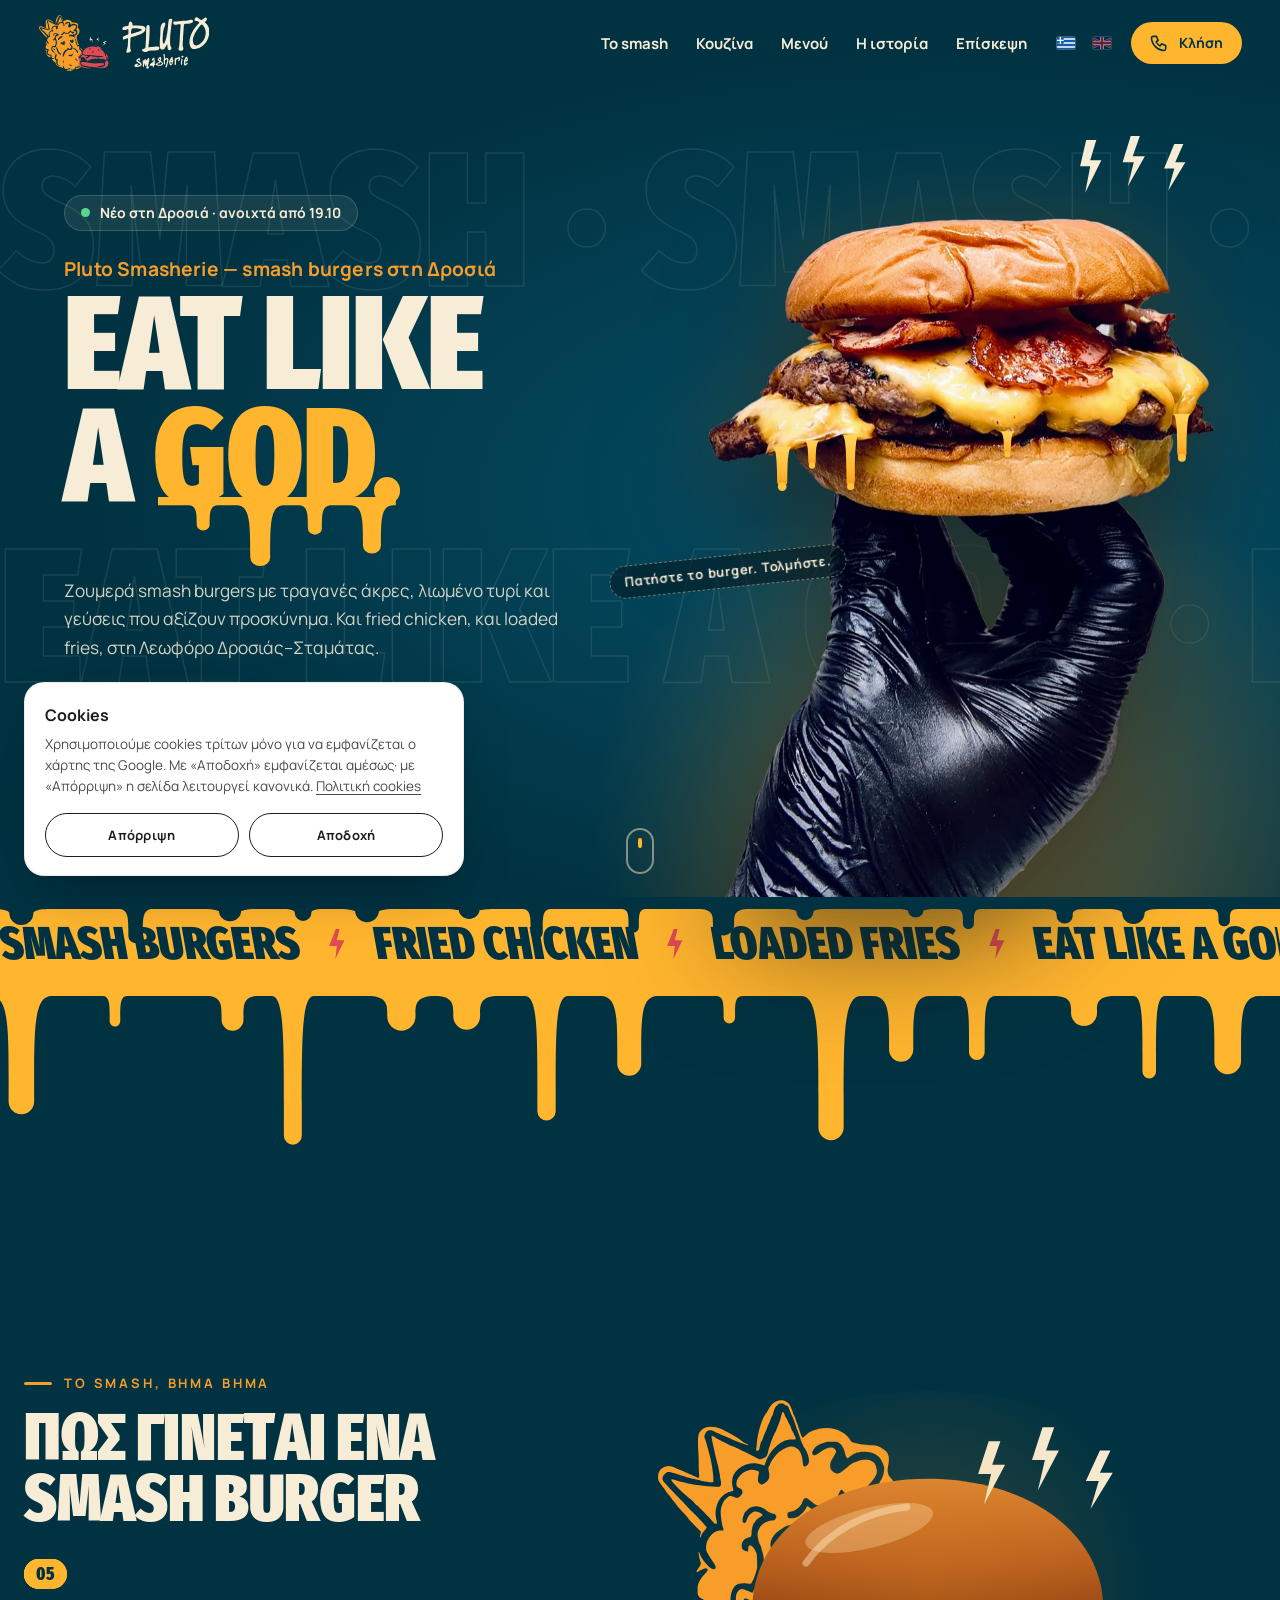
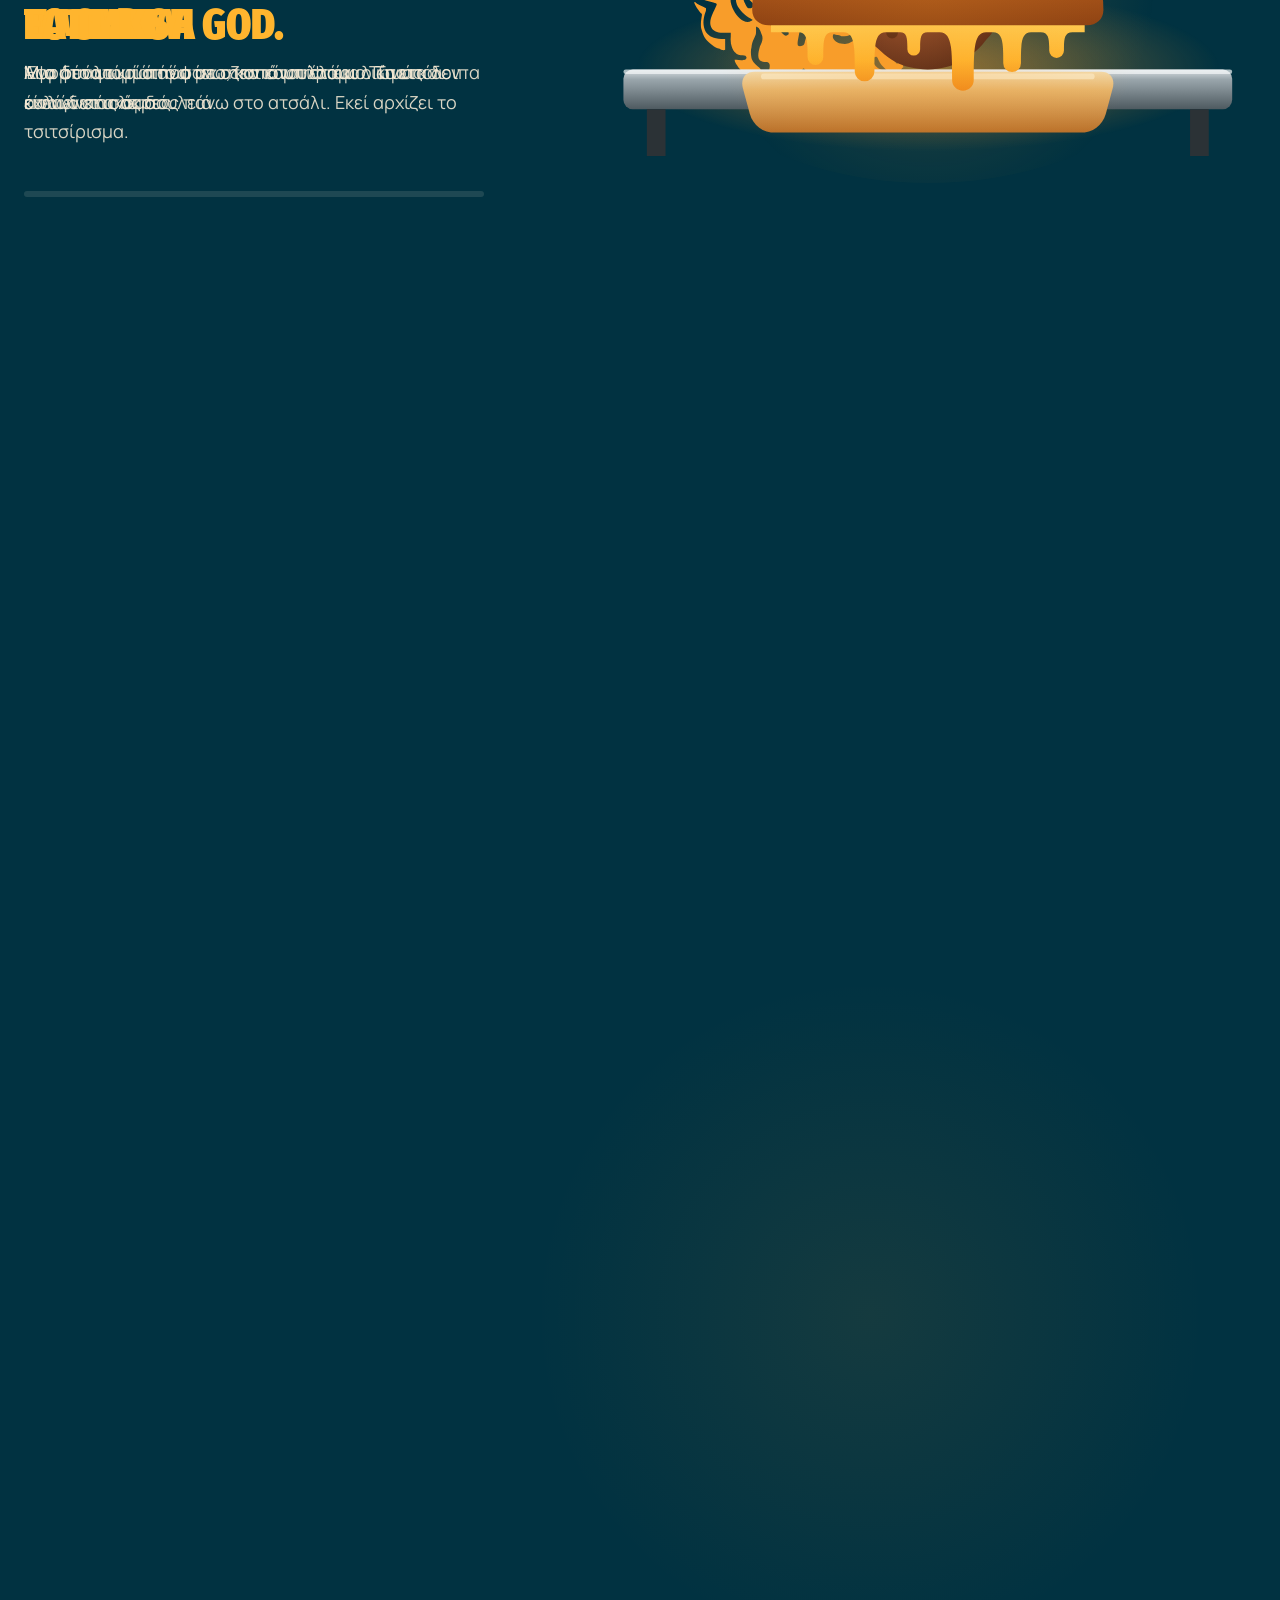
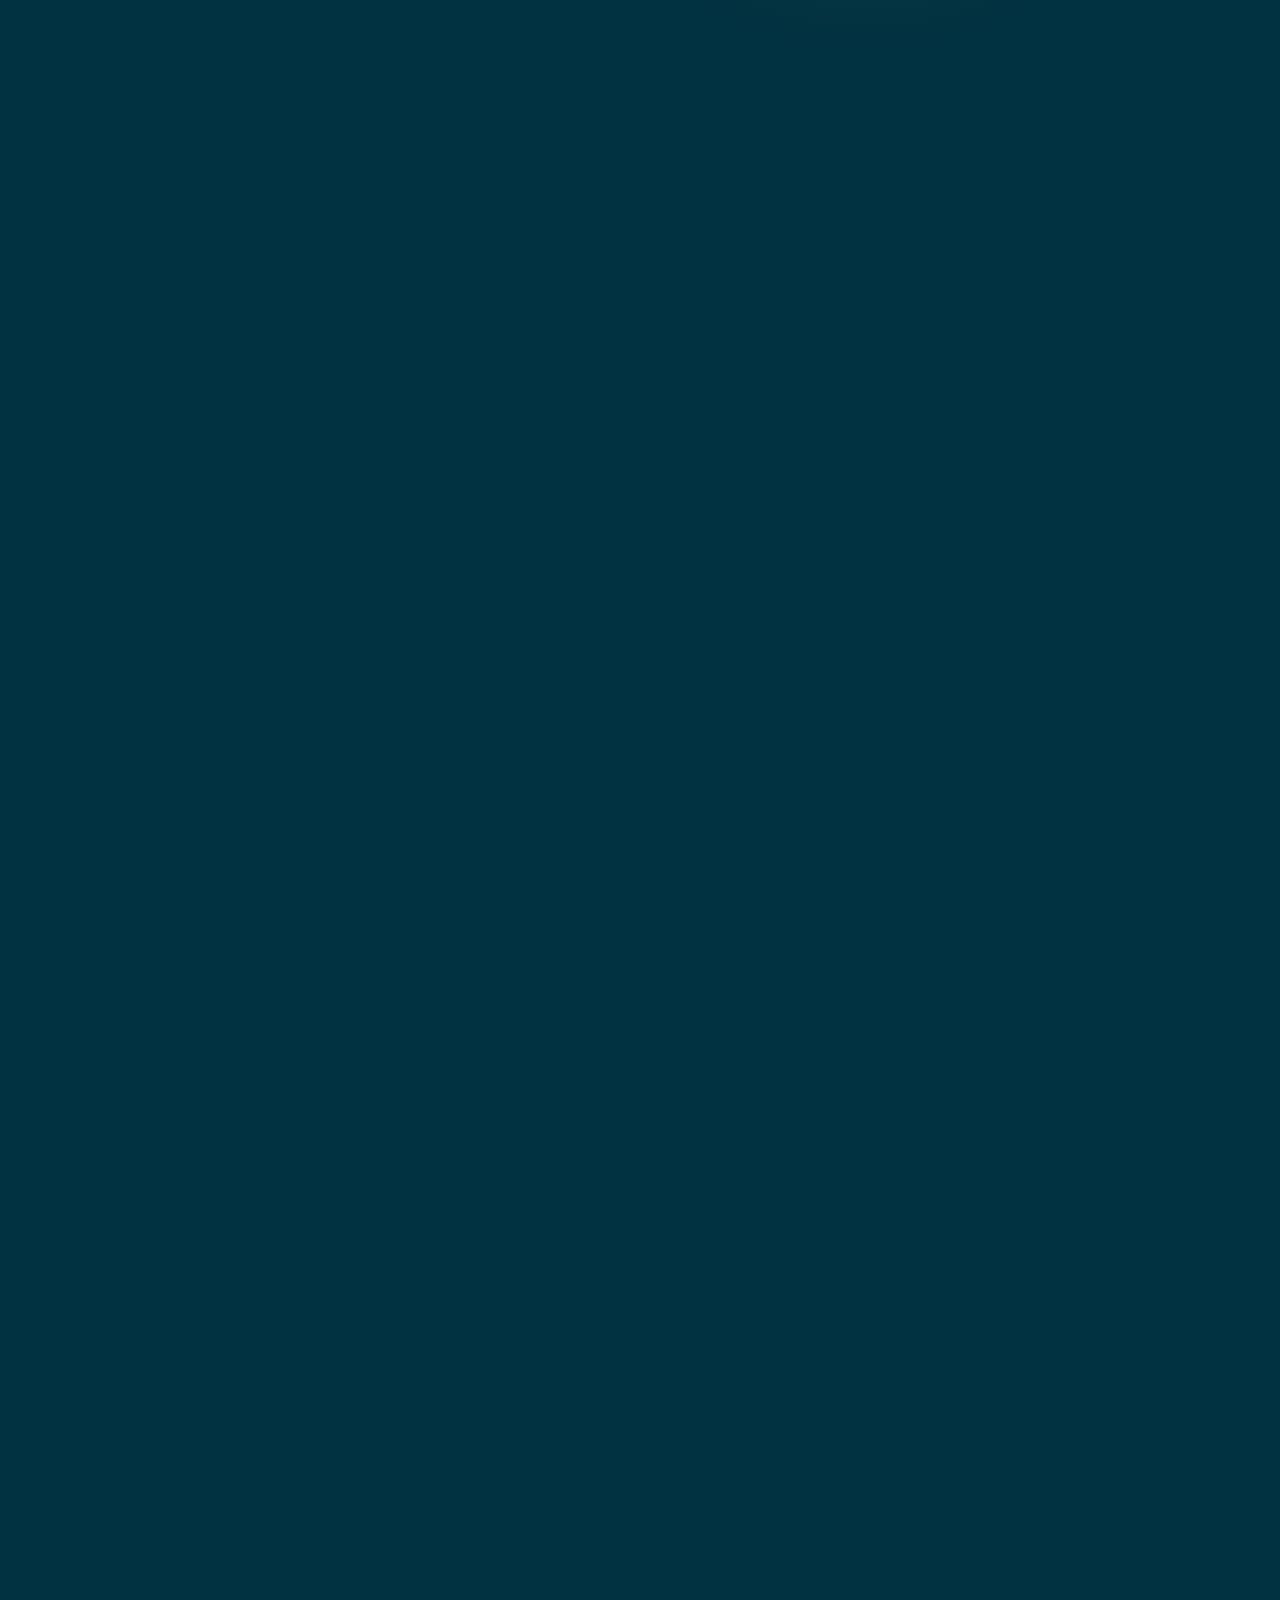
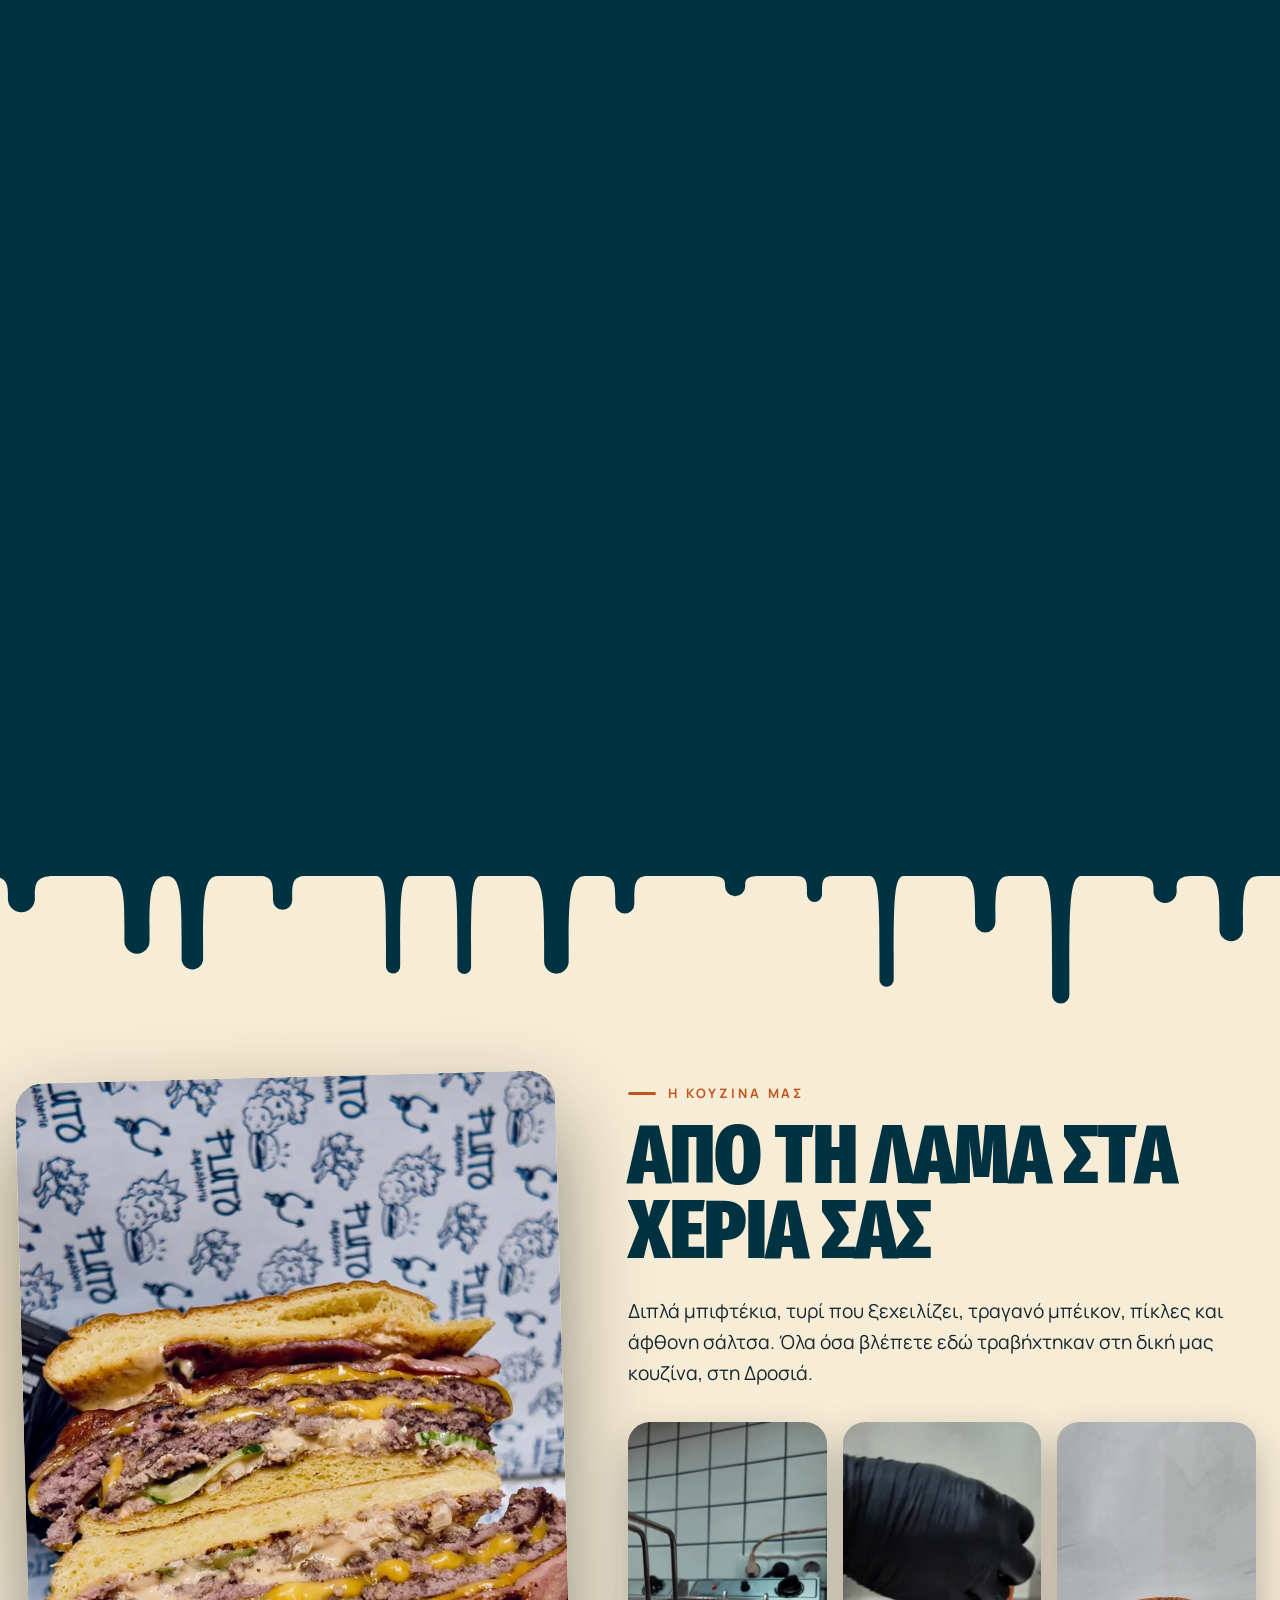
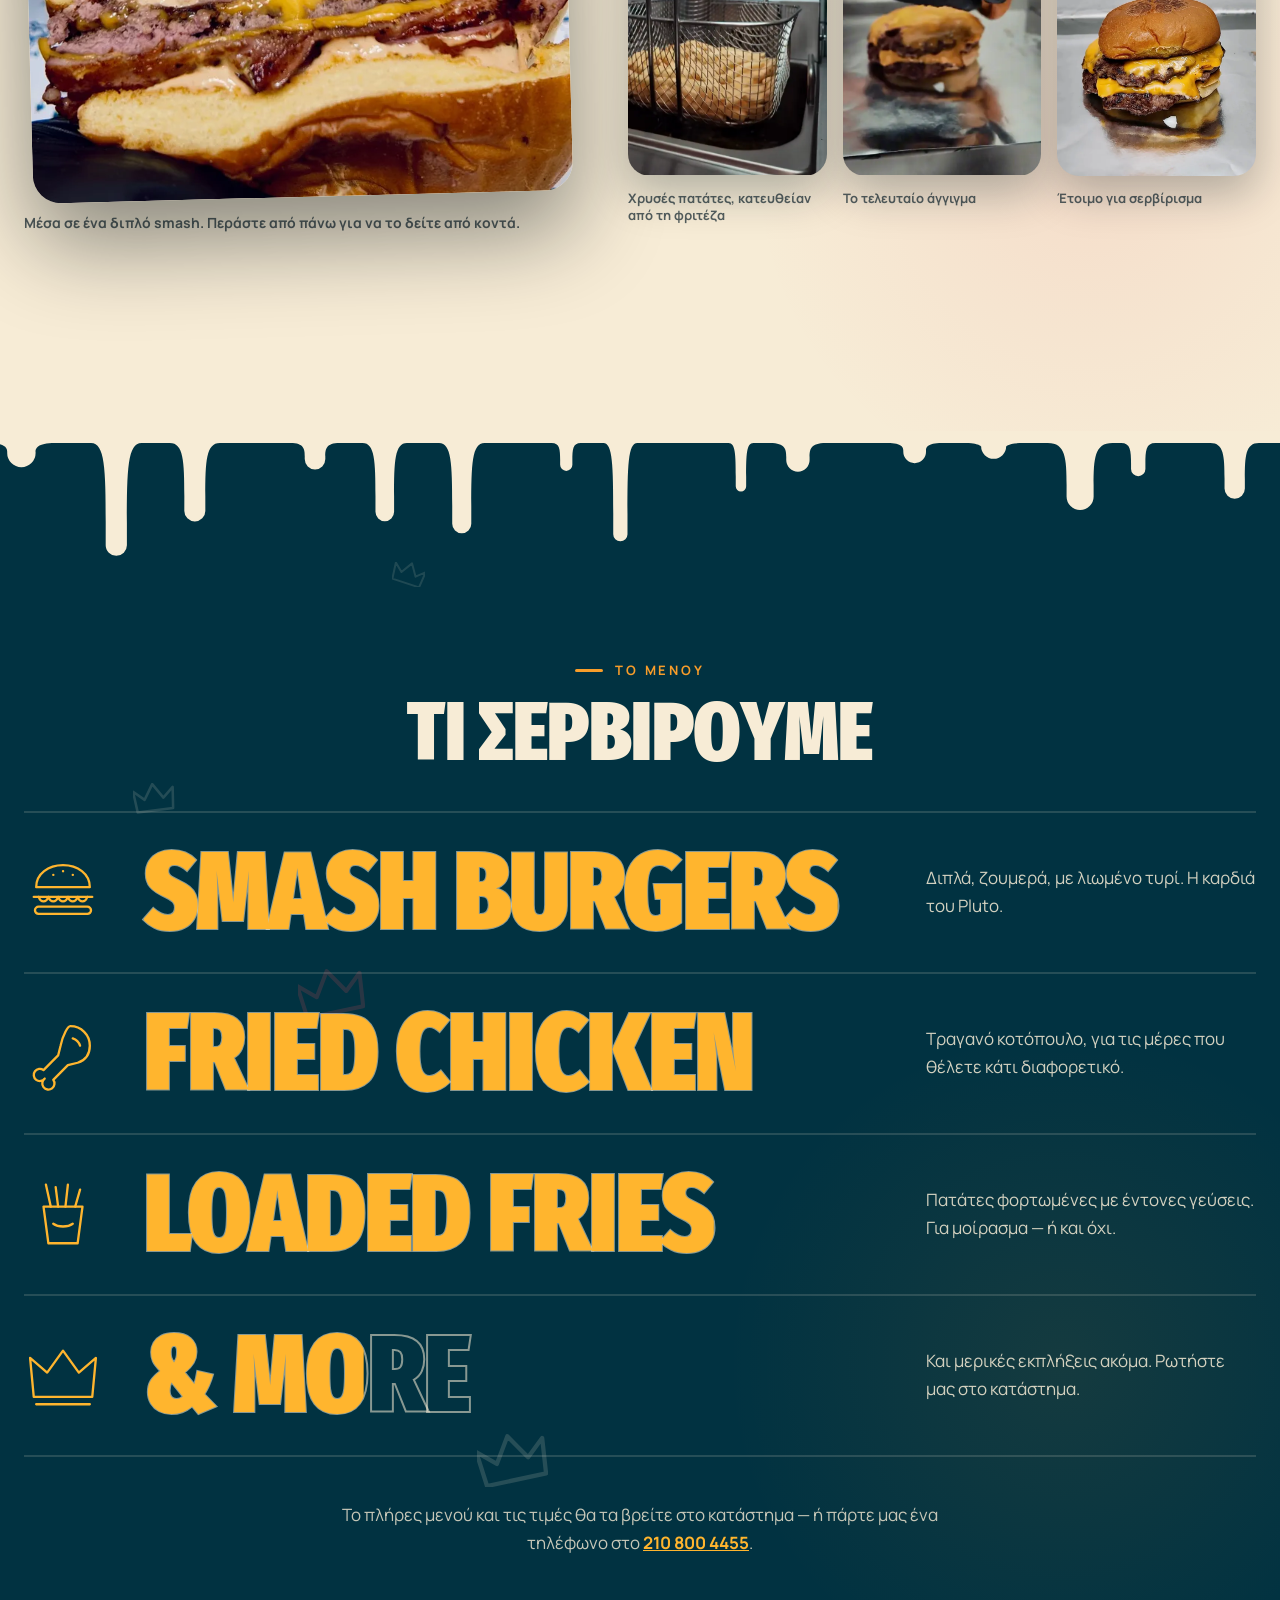
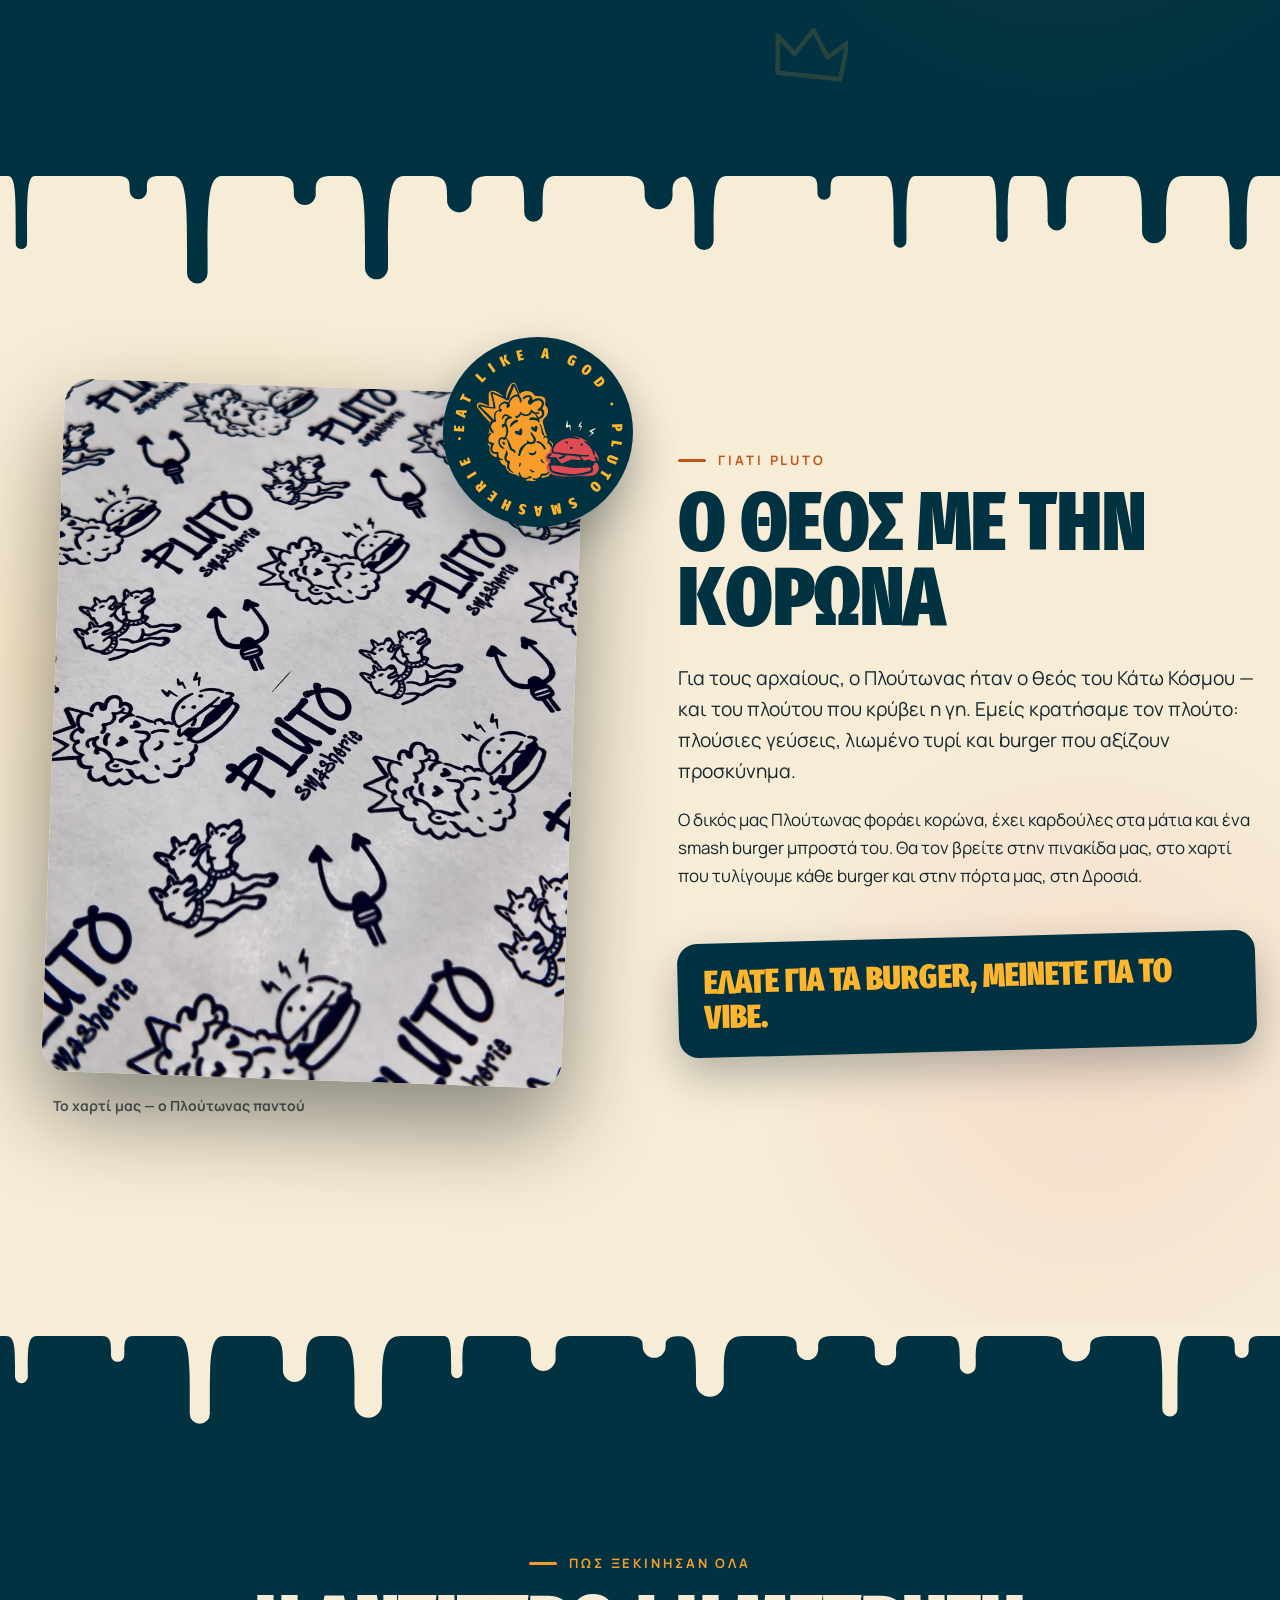
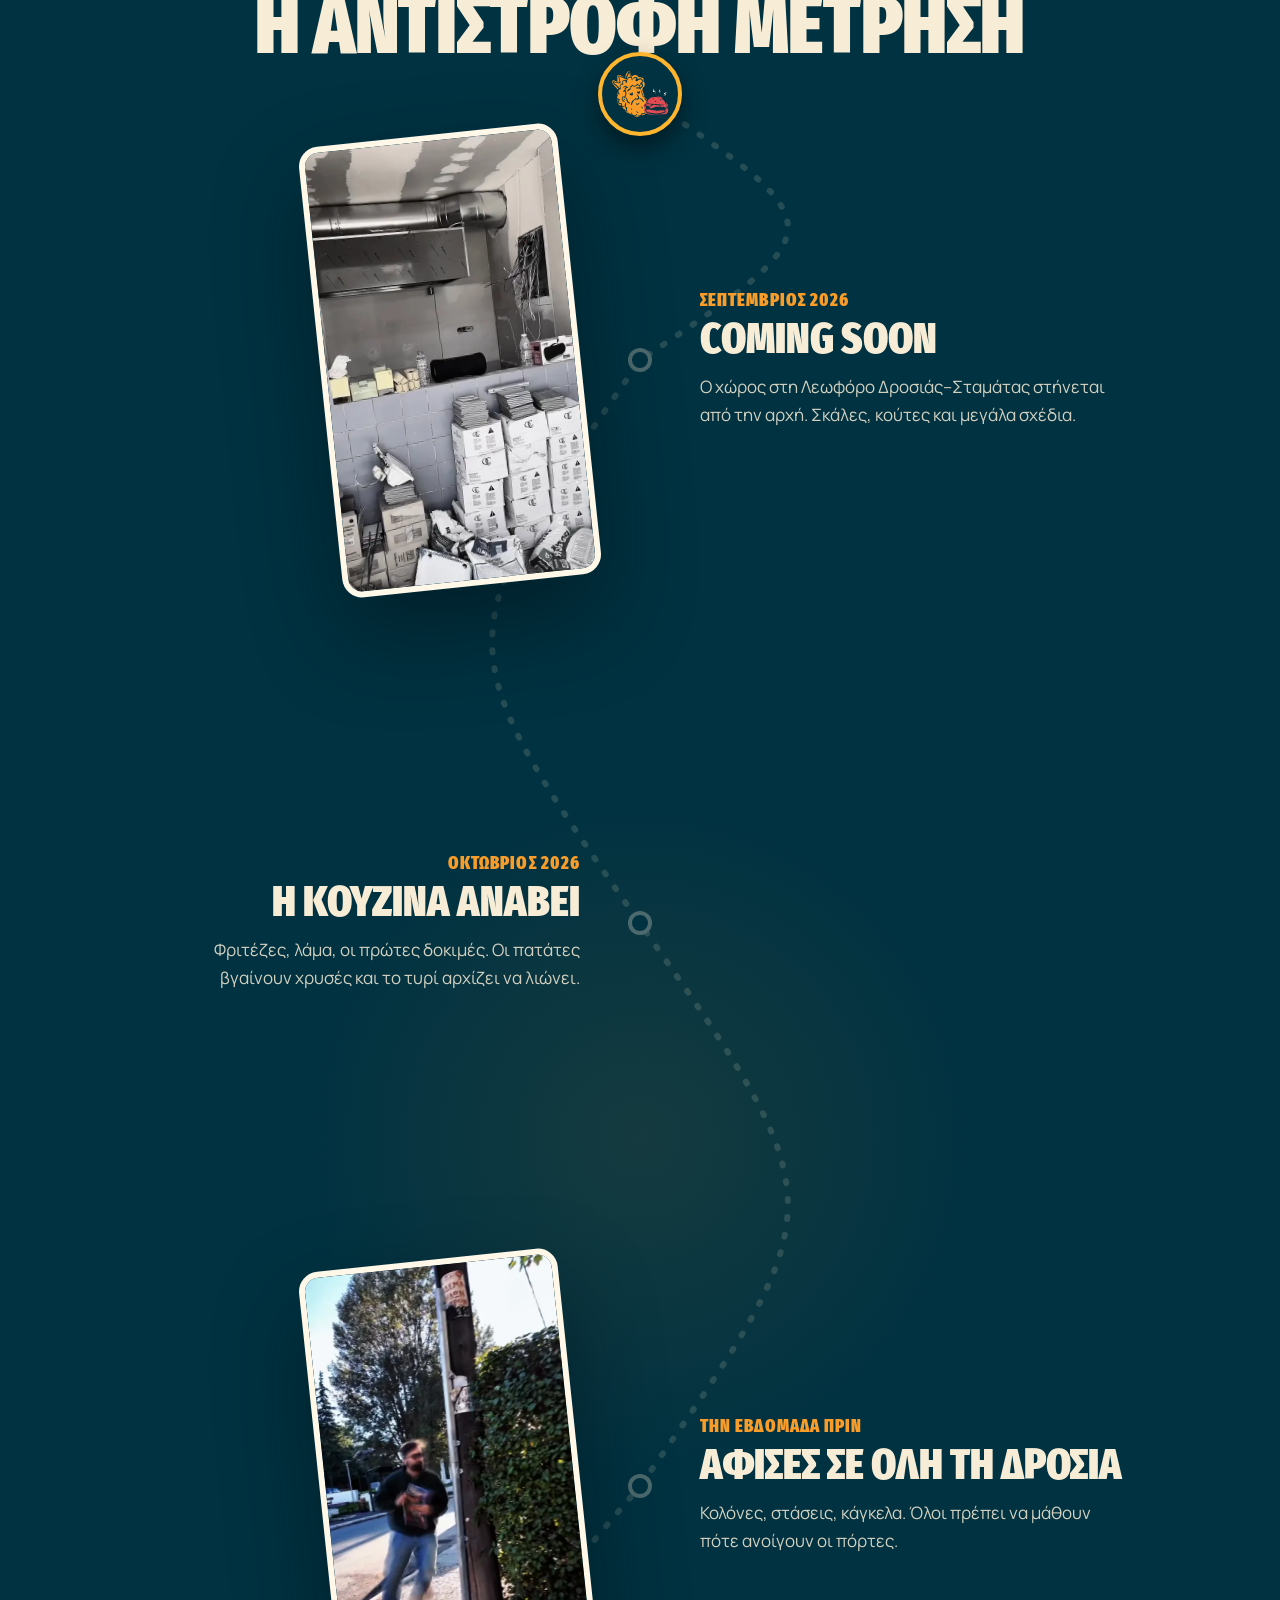
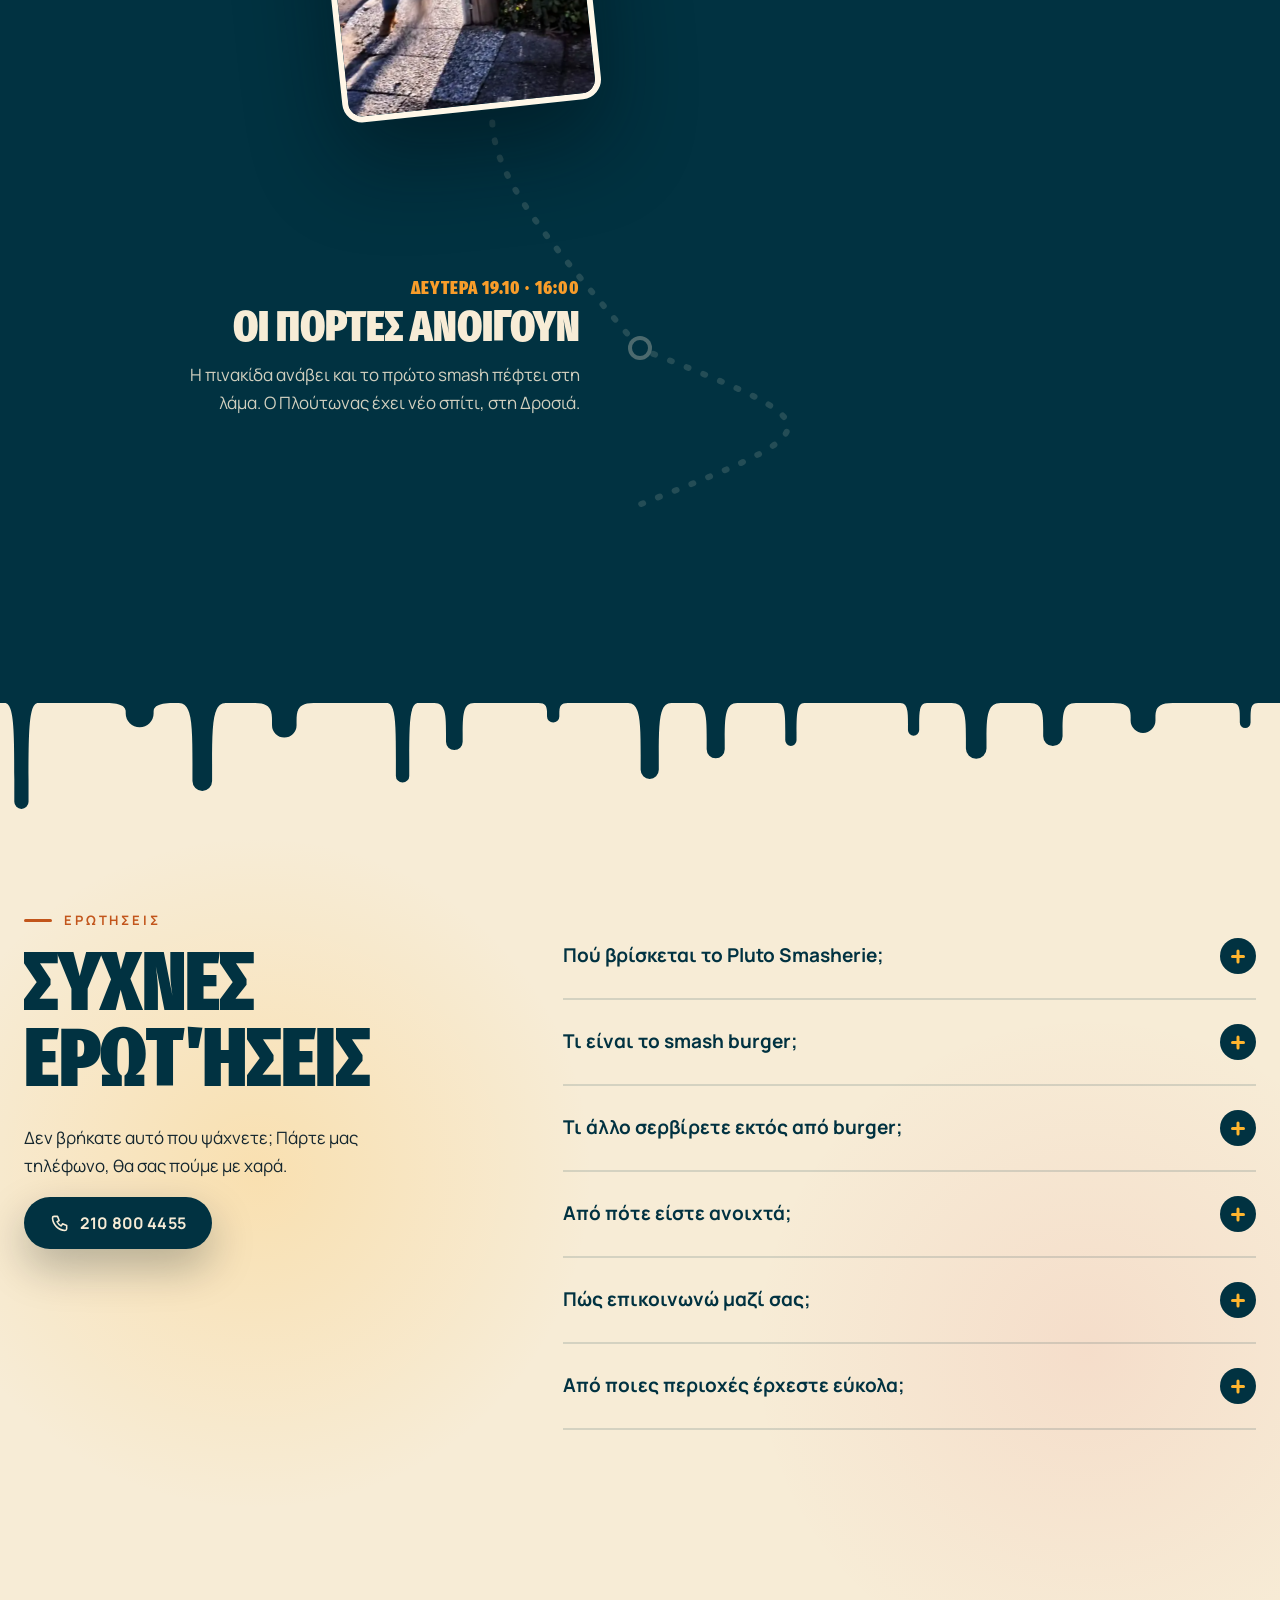
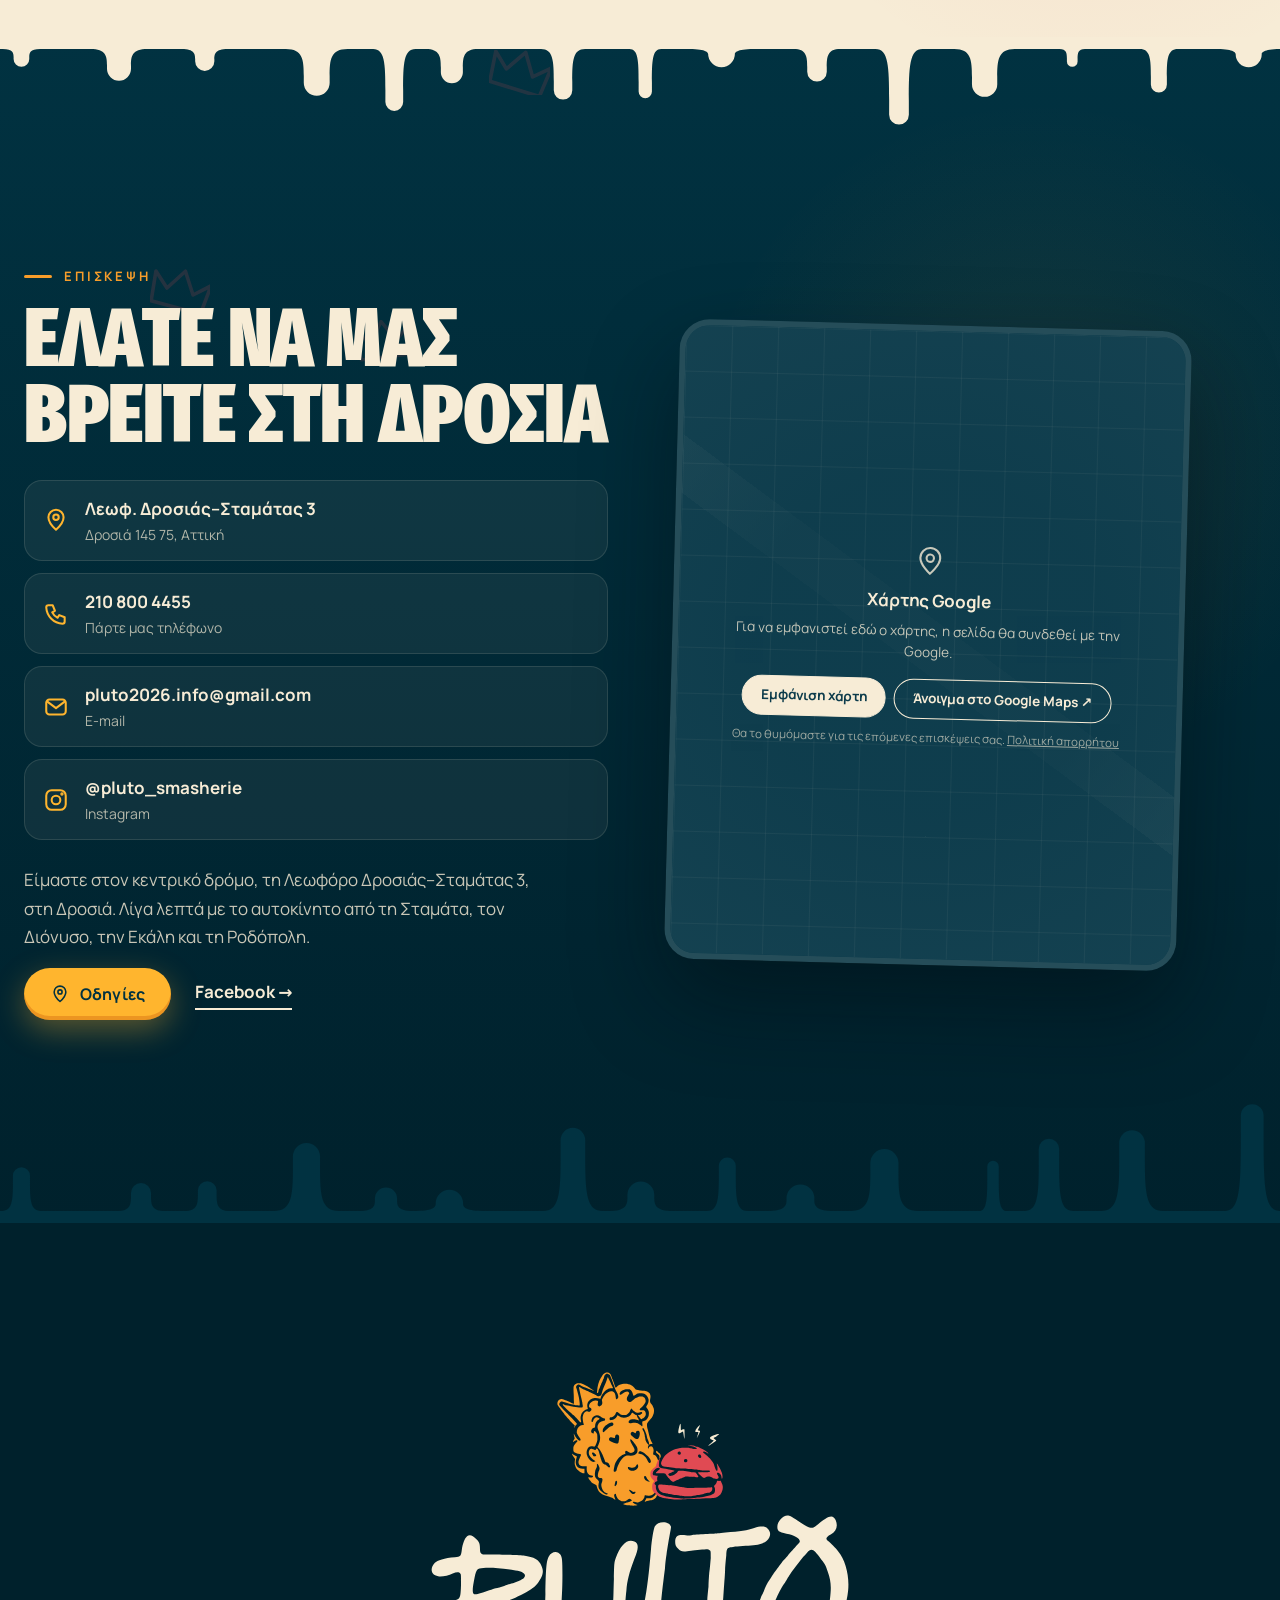
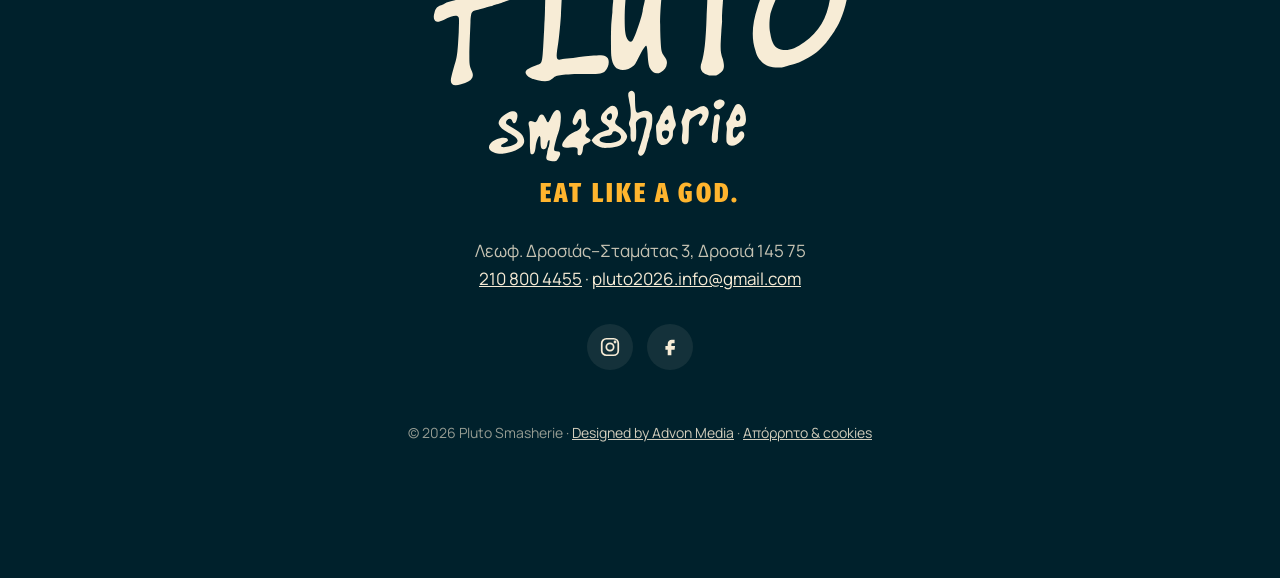
==== index.html @ eefd1eb3 "PLUTO: logo + wordmark in the header; fix Pluto head cropped at the crown everywhere Co-Authored-By:" ====
<!doctype html>
<html lang="el">
<head>
<meta charset="utf-8">
<meta name="viewport" content="width=device-width,initial-scale=1,viewport-fit=cut">
<title>Smash Burgers Δροσιά | Pluto Smasherie — Eat Like a God</title>
<!-- advon-icons · favicon.py · made from assets/img/pluto-smasherie-logo.svg · vc93f7c94 -->
<link rel="icon" href="favicon.ico?v=c93f7c94" sizes="32x32">
<link rel="icon" href="assets/icons/favicon-96.png?v=c93f7c94" type="image/png" sizes="96x96">
<link rel="icon" href="assets/icons/favicon-48.png?v=c93f7c94" type="image/png" sizes="48x48">
<link rel="apple-touch-icon" href="assets/icons/apple-touch-icon.png?v=c93f7c94">
<link rel="manifest" href="site.webmanifest?v=c93f7c94">
<!-- /advon-icons -->
<meta name="description" content="Pluto Smasherie στη Δροσιά: ζουμερά smash burgers με τραγανές άκρες και λιωμένο τυρί, fried chicken και loaded fries. Λεωφ. Δροσιάς–Σταμάτας 3 · 210 800 4455.">
<meta name="robots" content="index,follow,max-image-preview:large">
<!-- advon-en -->
<script>try{localStorage.setItem("pluto-lang","el")}catch(e){}</script>
<!-- /advon-en -->
<script id="advon-draft-guard">/* Advon: drafts stay out of Google; the real domain is untouched */(function(h){if(/(^|\.)(drafts\.advonmedia\.com|github\.io|netlify\.app)$/.test(h)){var m=document.createElement("meta");m.name="robots";m.content="noindex,nofollow";document.head.appendChild(m)}})(location.hostname)</script>
<meta name="theme-color" content="#013241">
<meta name="color-scheme" content="light only">
<meta property="og:type" content="restaurant.restaurant">
<meta property="og:site_name" content="Pluto Smasherie">
<meta property="og:title" content="Smash Burgers Δροσιά | Pluto Smasherie — Eat Like a God">
<meta property="og:description" content="Pluto Smasherie στη Δροσιά: ζουμερά smash burgers με τραγανές άκρες και λιωμένο τυρί, fried chicken και loaded fries. Λεωφ. Δροσιάς–Σταμάτας 3 · 210 800 4455.">
<meta property="og:image" content="assets/img/pluto-smasherie-og.jpg">
<meta property="og:image:width" content="1200">
<meta property="og:image:height" content="630">
<meta property="og:locale" content="el_GR">
<meta property="og:locale:alternate" content="en_GB">
<meta name="twitter:card" content="summary_large_image">
<link rel="preload" href="assets/img/pluto-smasherie-smash-burger-drosia-820.webp" as="image" fetchpriority="high" imagesrcset="assets/img/pluto-smasherie-smash-burger-drosia-520.webp 520w, assets/img/pluto-smasherie-smash-burger-drosia-820.webp 820w, assets/img/pluto-smasherie-smash-burger-drosia-1100.webp 1100w" imagesizes="(max-width:760px) 88vw, 46vw">
<link rel="preload" href="assets/fonts/fira-sans-extra-condensed-latin-900-normal.woff2" as="font" type="font/woff2" crossorigin>
<link rel="preload" href="assets/fonts/manrope-greek-400-normal.woff2" as="font" type="font/woff2" crossorigin>
<script>document.documentElement.classList.add('js')</script>
<style id="advon-fonts">@font-face{font-family:'Fira Sans Extra Condensed';font-style:normal;font-display:swap;font-weight:900;src:url(assets/fonts/fira-sans-extra-condensed-greek-900-normal.woff2) format('woff2');unicode-range:U+0370-0377,U+037A-037F,U+0384-038A,U+038C,U+038E-03A1,U+03A3-03FF}@font-face{font-family:'Fira Sans Extra Condensed';font-style:normal;font-display:swap;font-weight:900;src:url(assets/fonts/fira-sans-extra-condensed-latin-ext-900-normal.woff2) format('woff2');unicode-range:U+0100-02BA,U+02BD-02C5,U+02C7-02CC,U+02CE-02D7,U+02DD-02FF,U+0304,U+0308,U+0329,U+1D00-1DBF,U+1E00-1E9F,U+1EF2-1EFF,U+2020,U+20A0-20AB,U+20AD-20C0,U+2113,U+2C60-2C7F,U+A720-A7FF}@font-face{font-family:'Fira Sans Extra Condensed';font-style:normal;font-display:swap;font-weight:900;src:url(assets/fonts/fira-sans-extra-condensed-latin-900-normal.woff2) format('woff2');unicode-range:U+0000-00FF,U+0131,U+0152-0153,U+02BB-02BC,U+02C6,U+02DA,U+02DC,U+0304,U+0308,U+0329,U+2000-206F,U+20AC,U+2122,U+2191,U+2193,U+2212,U+2215,U+FEFF,U+FFFD}@font-face{font-family:'Manrope';font-style:normal;font-display:swap;font-weight:400;src:url(assets/fonts/manrope-greek-400-normal.woff2) format('woff2');unicode-range:U+0370-0377,U+037A-037F,U+0384-038A,U+038C,U+038E-03A1,U+03A3-03FF}@font-face{font-family:'Manrope';font-style:normal;font-display:swap;font-weight:400;src:url(assets/fonts/manrope-latin-ext-400-normal.woff2) format('woff2');unicode-range:U+0100-02BA,U+02BD-02C5,U+02C7-02CC,U+02CE-02D7,U+02DD-02FF,U+0304,U+0308,U+0329,U+1D00-1DBF,U+1E00-1E9F,U+1EF2-1EFF,U+2020,U+20A0-20AB,U+20AD-20C0,U+2113,U+2C60-2C7F,U+A720-A7FF}@font-face{font-family:'Manrope';font-style:normal;font-display:swap;font-weight:400;src:url(assets/fonts/manrope-latin-400-normal.woff2) format('woff2');unicode-range:U+0000-00FF,U+0131,U+0152-0153,U+02BB-02BC,U+02C6,U+02DA,U+02DC,U+0304,U+0308,U+0329,U+2000-206F,U+20AC,U+2122,U+2191,U+2193,U+2212,U+2215,U+FEFF,U+FFFD}@font-face{font-family:'Manrope';font-style:normal;font-display:swap;font-weight:700;src:url(assets/fonts/manrope-greek-700-normal.woff2) format('woff2');unicode-range:U+0370-0377,U+037A-037F,U+0384-038A,U+038C,U+038E-03A1,U+03A3-03FF}@font-face{font-family:'Manrope';font-style:normal;font-display:swap;font-weight:700;src:url(assets/fonts/manrope-latin-ext-700-normal.woff2) format('woff2');unicode-range:U+0100-02BA,U+02BD-02C5,U+02C7-02CC,U+02CE-02D7,U+02DD-02FF,U+0304,U+0308,U+0329,U+1D00-1DBF,U+1E00-1E9F,U+1EF2-1EFF,U+2020,U+20A0-20AB,U+20AD-20C0,U+2113,U+2C60-2C7F,U+A720-A7FF}@font-face{font-family:'Manrope';font-style:normal;font-display:swap;font-weight:700;src:url(assets/fonts/manrope-latin-700-normal.woff2) format('woff2');unicode-range:U+0000-00FF,U+0131,U+0152-0153,U+02BB-02BC,U+02C6,U+02DA,U+02DC,U+0304,U+0308,U+0329,U+2000-206F,U+20AC,U+2122,U+2191,U+2193,U+2212,U+2215,U+FEFF,U+FFFD}</style>
<style>:root{--navy:#013241;--navy2:#03465C;--deep:#00212C;--cream:#F7ECD6;--cream2:#FFF7E8;--ink:#14262E;--cheese:#FFB52E;--orange:#F89D2A;--ketchup:#E04A53;--ok:#C2551B;--fd:'Fira Sans Extra Condensed','Arial Narrow',Impact,sans-serif;--fb:'Manrope',system-ui,-apple-system,'Segoe UI',sans-serif;--sh1:0 6px 18px rgba(0,20,28,.18);--sh2:0 18px 44px rgba(0,20,28,.28);--sh3:0 40px 90px rgba(0,10,16,.45);--ease:cubic-bezier(.22,1,.36,1);--spring:cubic-bezier(.34,1.56,.64,1);--w:1240px;color-scheme:light only}*,*::before,*::after{box-sizing:border-box}html{scroll-behavior:smooth;-webkit-text-size-adjust:100%;overflow-x:clip}@media (prefers-reduced-motion:reduce){html{scroll-behavior:auto}}body{margin:0;background:var(--navy);color:var(--cream);font:400 17px/1.65 var(--fb);overflow-x:clip;-webkit-font-smoothing:antialiased}img,video,svg{display:block;max-width:100%}a{color:inherit}h1,h2,h3{margin:0;font-weight:900}p{margin:0 0 1em}.skip{position:absolute;left:-9999px;top:8px;z-index:200;background:var(--cheese);color:var(--navy);padding:10px 16px;border-radius:10px;font-weight:700}.skip:focus{left:12px}:focus-visible{outline:3px solid var(--cheese);outline-offset:3px;border-radius:6px}.wrap{width:min(var(--w),100% - 48px);margin-inline:auto}section{position:relative;isolation:isolate}.eyebrow{font:700 13px/1 var(--fb);letter-spacing:.22em;text-transform:uppercase;color:var(--orange);margin:0 0 18px;display:flex;align-items:center;gap:12px}.eyebrow::before{content:"";width:28px;height:3px;border-radius:3px;background:currentColor}h2{font:900 clamp(46px,6.4vw,96px)/.92 var(--fd);text-transform:uppercase;letter-spacing:-.005em;margin-bottom:28px}.lead{font-size:clamp(18px,1.5vw,21px);line-height:1.6}.btn{display:inline-flex;align-items:center;gap:10px;padding:16px 26px;border-radius:999px;font:800 16px/1 var(--fb);text-decoration:none;letter-spacing:.01em;position:relative;overflow:hidden;transition:transform .35s var(--spring),box-shadow .35s}.btn svg{width:20px;height:20px;flex:none}.btn-p{background:var(--cheese);color:var(--navy);box-shadow:0 10px 30px rgba(255,181,46,.35),inset 0 -4px 0 rgba(200,90,10,.35)}.btn-d{background:var(--navy);color:var(--cream);box-shadow:var(--sh2)}.btn-s{padding:11px 18px;font-size:14px;background:var(--cheese);color:var(--navy)}.btn::after{content:"";position:absolute;inset:0;background:linear-gradient(105deg,transparent 30%,rgba(255,255,255,.55) 50%,transparent 70%);transform:translateX(-120%)}@media (hover:hover){.btn:hover{transform:translateY(-3px) scale(1.03)}.btn:hover::after{transform:translateX(120%);transition:transform .8s}}.btn:active{transform:scale(.96)}.tlink{font-weight:700;text-decoration:none;border-bottom:2px solid currentColor;padding-bottom:2px}@media (hover:hover){.tlink:hover{color:var(--cheese)}}.hd{position:fixed;inset:0 0 auto;z-index:60;display:flex;align-items:center;gap:24px;padding:14px clamp(16px,3vw,40px);transition:background .4s,box-shadow .4s,padding .4s}.hd.solid{background:rgba(1,50,65,.92);-webkit-backdrop-filter:blur(12px);backdrop-filter:blur(12px);box-shadow:0 8px 30px rgba(0,0,0,.25);padding-block:10px}.brand{display:flex;align-items:center;gap:12px;color:var(--cream);margin-right:auto;text-decoration:none}.hd-logo{width:auto;height:58px;flex:none;transition:transform .6s var(--spring);transform-origin:50% 80%}.hd.solid .hd-logo{transform:scale(.84)}@media (hover:hover){.brand:hover .hd-logo{transform:rotate(-8deg) scale(1.06)}}.wm{width:auto;height:52px;fill:currentColor;transition:transform .5s var(--spring)}.hd.solid .wm{transform:scale(.86) rotate(-2deg)}.nav{display:flex;gap:28px;align-items:center}.nav a{color:var(--cream);text-decoration:none;font:700 15px/1 var(--fb);position:relative;padding:8px 0}.nav a::after{content:"";position:absolute;left:0;right:0;bottom:0;height:3px;border-radius:3px;background:var(--cheese);transform:scaleX(0);transform-origin:left;transition:transform .35s var(--ease)}@media (hover:hover){.nav a:hover::after{transform:scaleX(1)}}.nav .nav-call{display:none}.hd-r{display:flex;align-items:center;gap:14px}.langs{display:flex;gap:6px}.langs button{border:0;background:none;padding:6px;border-radius:8px;cursor:pointer;opacity:.55;transition:opacity .2s,transform .2s}.langs button[aria-pressed=true]{opacity:1}.flag{display:block;width:18px;height:12px;overflow:hidden;line-height:0;border-radius:2px;box-shadow:0 0 0 1px rgba(255,255,255,.25)}.flag svg{display:block;width:100%;height:100%}.burger{display:none;width:46px;height:46px;border:0;border-radius:50%;background:var(--cheese);cursor:pointer;position:relative}.burger i{position:absolute;left:13px;right:13px;height:3px;border-radius:3px;background:var(--navy);transition:transform .35s var(--ease),opacity .2s}.burger i:nth-child(1){top:15px}.burger i:nth-child(2){top:21.5px}.burger i:nth-child(3){top:28px}.burger[aria-expanded=true] i:nth-child(1){transform:translateY(6.5px) rotate(45deg)}.burger[aria-expanded=true] i:nth-child(2){opacity:0}.burger[aria-expanded=true] i:nth-child(3){transform:translateY(-6.5px) rotate(-45deg)}@media (max-width:1020px){.burger{display:block;z-index:70}.hd-call{display:none}.nav{position:fixed;inset:0;z-index:65;flex-direction:column;justify-content:center;gap:10px;background:var(--navy);clip-path:circle(0 at calc(100% - 44px) 38px);transition:clip-path .6s var(--ease);visibility:hidden}.nav.open{clip-path:circle(150% at calc(100% - 44px) 38px);visibility:visible}.nav a{font:900 44px/1.1 var(--fd);text-transform:uppercase;opacity:0;transform:translateY(20px);transition:opacity .4s,transform .5s var(--spring)}.nav.open a{opacity:1;transform:none}.nav.open a:nth-child(2){transition-delay:.05s}.nav.open a:nth-child(3){transition-delay:.1s}.nav.open a:nth-child(4){transition-delay:.15s}.nav.open a:nth-child(5){transition-delay:.2s}.nav.open a:nth-child(6){transition-delay:.25s}.nav .nav-call{display:inline-flex;align-items:center;gap:10px;margin-top:18px;font:800 20px/1 var(--fb);background:var(--cheese);color:var(--navy);padding:16px 24px;border-radius:999px}.nav .nav-call svg{width:22px;height:22px}.nav .nav-call::after{display:none}.langs{position:relative;z-index:70}}@media (max-width:520px){.wm{height:36px}.hd-logo{height:44px}.brand{gap:8px}.hd{gap:12px}}#intro{position:fixed;inset:0;z-index:100;background:var(--navy);display:none;place-items:center;pointer-events:none}.intro #intro{display:grid}.in-logo svg{width:100%;height:auto}.in-logo{width:min(56vw,340px);transform:scale(.2);opacity:0;animation:inPop .7s var(--spring) .05s forwards}@keyframes inPop{to{transform:scale(1);opacity:1}}.in-cheese{position:absolute;left:0;top:0;width:100%;height:100%;overflow:visible;transform:translateY(-120%);fill:var(--cheese)}.intro.go .in-cheese{transition:transform .5s cubic-bezier(.55,0,.3,1);transform:translateY(0)}.intro.out #intro{transition:transform .75s cubic-bezier(.65,0,.35,1);transform:translateY(118%)}.intro.out .in-logo{transition:opacity .2s;opacity:0}.hero{min-height:100svh;display:grid;grid-template-columns:minmax(0,1.05fr) minmax(0,1fr);align-items:center;gap:20px;padding:120px clamp(20px,5vw,80px) 0;overflow-x:clip;background:radial-gradient(110% 80% at 75% 55%,#05506A 0,var(--navy) 62%)}.h-bg{position:absolute;inset:0;z-index:-1;pointer-events:none;overflow:hidden}.h-glow{position:absolute;width:70vmax;height:70vmax;right:-12vmax;bottom:-30vmax;border-radius:50%;background:radial-gradient(circle,rgba(248,157,42,.42),rgba(248,157,42,0) 62%);transform:translate(var(--gx,0),var(--gy,0));transition:transform .6s var(--ease)}.mq{position:absolute;left:0;white-space:nowrap;display:flex;font:900 clamp(110px,15vw,240px)/1 var(--fd);color:transparent;-webkit-text-stroke:1.5px rgba(247,236,214,.10);letter-spacing:.01em}.mq span{padding-right:.2em}.mq1{top:14%;animation:mq 46s linear infinite}.mq2{top:58%;animation:mq 60s linear infinite reverse}@keyframes mq{to{transform:translateX(-50%)}}.h-txt{position:relative;z-index:2;max-width:640px;padding-bottom:9vh}.kick{display:inline-flex;align-items:center;gap:10px;font:700 14px/1 var(--fb);background:rgba(247,236,214,.08);border:1px solid rgba(247,236,214,.18);padding:10px 16px;border-radius:999px;margin:0 0 26px}.kick .dot{width:9px;height:9px;border-radius:50%;background:#58D68D;box-shadow:0 0 0 0 rgba(88,214,141,.6);animation:pulse 2.2s infinite}@keyframes pulse{70%{box-shadow:0 0 0 10px rgba(88,214,141,0)}100%{box-shadow:0 0 0 0 rgba(88,214,141,0)}}.h1{font:800 clamp(17px,1.5vw,21px)/1.35 var(--fb);color:var(--orange);margin:0 0 6px;letter-spacing:.01em}.display{font:900 clamp(84px,10.4vw,176px)/.84 var(--fd);margin:0 0 clamp(50px,5vw,74px);letter-spacing:-.01em;color:var(--cream)}.display .dl{display:block}.god{position:relative;display:inline-block;color:var(--cheese)}.god-drip{position:absolute;left:2%;top:86%;width:96%;height:.55em;overflow:visible;fill:var(--cheese)}.h-sub{font-size:clamp(17px,1.35vw,20px);max-width:520px;color:rgba(247,236,214,.86)}.h-cta{display:flex;align-items:center;gap:26px;flex-wrap:wrap;margin-top:30px}.h-food{position:relative;z-index:1;align-self:end;justify-self:center;width:min(100%,560px);height:100%;display:flex;flex-direction:column;justify-content:flex-end;align-items:center}.bite-btn{all:unset;display:block;position:relative;cursor:pointer;width:100%;-webkit-tap-highlight-color:transparent}.bite-btn:focus-visible{outline:3px solid var(--cheese);outline-offset:6px;border-radius:24px}.tilt{display:block;position:relative;transform-style:preserve-3d;transform:perspective(1100px) rotateX(var(--rx,0deg)) rotateY(var(--ry,0deg)) translateY(var(--ty,0px));transition:transform .5s var(--ease);will-change:transform}.h-burger{width:100%;height:auto}.bite-btn{filter:drop-shadow(0 40px 60px rgba(0,8,12,.55)) drop-shadow(0 0 40px rgba(248,157,42,.18))}.tilt{-webkit-mask-composite:source-in;mask-composite:intersect}.h-drips{position:absolute;inset:0;width:100%;height:100%;overflow:visible;pointer-events:none}.h-drips .d{fill:url(#hdg);transform-origin:50% 0;transform-box:fill-box;animation:drip var(--t,5s) ease-in-out var(--dl,0s) infinite alternate}@keyframes drip{from{transform:scaleY(.55)}to{transform:scaleY(1.12)}}.h-drips .drop{fill:#FFC23D;animation:drop var(--t,5s) ease-in var(--dl,0s) infinite}@keyframes drop{0%,62%{transform:translateY(0) scale(0);opacity:0}66%{transform:translateY(0) scale(1);opacity:1}100%{transform:translateY(220px) scale(.7);opacity:0}}.bolts{position:absolute;top:2%;right:4%;width:22%;z-index:2}.bolts path{fill:var(--cream);transform-box:fill-box;transform-origin:50% 100%;animation:zap 2.6s infinite}.bolts .b2{animation-delay:.25s}.bolts .b3{animation-delay:.5s}@keyframes zap{0%,40%,100%{opacity:1;transform:none}45%{opacity:.2;transform:scale(.85)}50%{opacity:1;transform:scale(1.12) rotate(-6deg)}60%{opacity:.5}}.bite-hint{font:700 13px/1 var(--fb);letter-spacing:.06em;color:var(--cream);background:rgba(0,20,28,.55);border:1px dashed rgba(247,236,214,.45);padding:9px 14px;border-radius:999px;position:absolute;left:-10%;bottom:40%;transform:rotate(-6deg);z-index:3;margin:0;animation:bob 3s ease-in-out infinite}@keyframes bob{50%{transform:rotate(-6deg) translateY(-6px)}}.crumbs{position:absolute;inset:0;pointer-events:none}.crumbs i{position:absolute;width:var(--s,8px);height:var(--s,8px);border-radius:40% 60% 50% 45%;background:var(--c,#D9822F);animation:crumb .9s var(--ease) forwards}@keyframes crumb{to{transform:translate(var(--x),var(--y)) rotate(var(--r));opacity:0}}.scroll-cue{position:absolute;left:50%;bottom:26px;width:28px;height:46px;border:2px solid rgba(247,236,214,.5);border-radius:20px;transform:translateX(-50%);z-index:3;transition:opacity .4s}.scroll-cue span{position:absolute;left:50%;top:8px;width:4px;height:10px;margin-left:-2px;border-radius:2px;background:var(--cheese);animation:cue 1.8s infinite}@keyframes cue{60%{transform:translateY(14px);opacity:0}100%{opacity:0}}.scrolled .scroll-cue{opacity:0}.js .h-txt>*{opacity:0;transform:translateY(26px)}.js .ready .h-txt>*{opacity:1}.js .ready .h-txt>*{opacity:1;transform:none;transition:opacity .6s,transform .9s var(--spring)}.js .ready .h-txt>*:nth-child(2){transition-delay:.08s}.js .ready .h-txt>*:nth-child(3){transition-delay:.16s}.js .ready .h-txt>*:nth-child(4){transition-delay:.26s}.js .ready .h-txt>*:nth-child(5){transition-delay:.34s}.js .h-food .bite-btn{transform:translateY(40%) scale(.9);opacity:0}.js .ready .h-food .bite-btn{transform:none;opacity:1;transition:transform 1.1s var(--spring) .15s,opacity .5s .15s}.js .ready .god-drip path{animation:godDrip 1.6s var(--ease) .7s both}@keyframes godDrip{from{transform:scaleY(0)}}.god-drip path{transform-origin:50% 0}@media (max-width:860px){.hero{grid-template-columns:1fr;padding:96px 20px 0;gap:0;min-height:auto}.h-txt{display:contents}.kick{order:1;justify-self:start}.h1{order:2}.display{order:3;margin-bottom:34px}.h-food{order:4}.h-sub{order:5;margin-top:10px}.h-cta{order:6;margin:22px 0 60px}.h-food .bite-btn{max-height:58svh;overflow:hidden;-webkit-mask-image:linear-gradient(#000 78%,transparent);mask-image:linear-gradient(#000 78%,transparent)}.display{font-size:clamp(70px,22vw,120px)}.h-food{width:min(100%,430px);margin-top:10px}.bite-hint{bottom:auto;top:8%;left:0}.mq1{top:30%}.mq2{top:64%}.scroll-cue{display:none}}.drip-edge{position:absolute;left:0;right:0;top:100%;height:150px;z-index:5;pointer-events:none;margin-top:-1px}.drip-edge svg{position:absolute;inset:0 0 auto;width:100%;height:100%;overflow:visible}.drip-edge[data-up]{top:auto;bottom:100%;margin:0 0 -1px;transform:scaleY(-1)}.drip-edge .fall{position:absolute;top:0;width:12px;height:16px;border-radius:50% 50% 50% 50%/60% 60% 40% 40%;opacity:0;animation:fall var(--t,4s) ease-in var(--dl,0s) infinite}@keyframes fall{0%,70%{opacity:0;transform:translateY(var(--y0,40px)) scale(.3)}74%{opacity:1;transform:translateY(var(--y0,40px)) scale(1)}100%{opacity:0;transform:translateY(calc(var(--y0,40px) + 160px)) scale(.8)}}.ticker{position:relative;background:var(--cheese);color:var(--navy);padding:22px 0 20px;overflow:visible;margin-top:-1px}.tk-in{display:flex;align-items:center;gap:28px;white-space:nowrap;font:900 clamp(30px,3.6vw,52px)/1 var(--fd);text-transform:uppercase;width:max-content;animation:mq 34s linear infinite;transform-origin:center}.ticker .tk-wrap{overflow:hidden}.tk-in i{display:block;width:19px;height:30px;background:var(--ketchup);flex:none;clip-path:polygon(60% 0,10% 56.25%,50% 56.25%,30% 100%,95% 37.5%,55% 37.5%,80% 0)}.tk-in i svg{width:100%;height:100%;fill:currentColor}.ticker{overflow-x:clip}.amb{position:absolute;inset:0;z-index:-1;overflow:hidden;pointer-events:none}.amb i{position:absolute;display:block}.amb.off i{animation-play-state:paused!important}.amb .ab{width:var(--s);height:calc(var(--s)*1.6);color:var(--c);opacity:0;animation:twk var(--t) ease-in-out var(--dl) infinite}.amb .ab svg,.amb .ac svg{width:100%;height:100%;fill:currentColor}@keyframes twk{0%,100%{opacity:0;transform:scale(.6)}50%{opacity:var(--o,.5);transform:scale(1)}}.amb .ac{width:var(--s);height:calc(var(--s)*.75);color:var(--c);opacity:var(--o,.12);animation:drift var(--t) ease-in-out var(--dl) infinite alternate}@keyframes drift{from{transform:translate(0,0)}to{transform:translate(var(--dx),var(--dy))}}.amb .pat{inset:-120px;background-size:220px 220px;opacity:.07;animation:pat 60s linear infinite}@keyframes pat{to{transform:translate(220px,220px)}}.amb .wash{width:60vmax;height:60vmax;border-radius:50%;background:radial-gradient(circle,var(--c),transparent 62%);opacity:.5;animation:drift var(--t) ease-in-out infinite alternate}.smash{background:var(--navy);height:520vh;padding-top:150px}.sm-pin{position:sticky;top:0;height:100svh;display:grid;grid-template-columns:minmax(0,.9fr) minmax(0,1.1fr);align-items:center;gap:40px;width:min(var(--w),100% - 48px);margin-inline:auto}.sm-txt h2{font-size:clamp(46px,5.2vw,82px)}.steps{list-style:none;margin:0;padding:0;display:grid}.steps li{grid-area:1/1;opacity:0;transform:translateY(24px);transition:opacity .45s,transform .6s var(--spring);pointer-events:none;max-width:460px}.steps li.on{opacity:1;transform:none;pointer-events:auto}.steps b{font:900 18px/1 var(--fd);color:var(--navy);background:var(--cheese);border-radius:999px;padding:6px 12px;display:inline-block;margin-bottom:14px}.steps h3{font:900 clamp(34px,3.4vw,52px)/1 var(--fd);text-transform:uppercase;color:var(--cheese);margin-bottom:12px}.steps p{font-size:18px;color:rgba(247,236,214,.88)}.sm-prog{height:6px;border-radius:6px;background:rgba(247,236,214,.12);margin-top:26px;max-width:460px;overflow:hidden}.sm-prog i{display:block;height:100%;width:100%;background:linear-gradient(90deg,var(--orange),var(--cheese));transform:scaleX(var(--p,0));transform-origin:left;border-radius:6px}.sm-stage{position:relative;aspect-ratio:560/380;justify-self:center;width:100%}.sm-stage::before{content:"";position:absolute;inset:6%;border-radius:50%;background:radial-gradient(circle,rgba(248,157,42,.2),transparent 65%)}#scene{width:100%;height:100%;overflow:hidden}#steam path{fill:none;stroke:rgba(247,236,214,.55);stroke-width:5;stroke-linecap:round;stroke-dasharray:30 200;animation:steam 1.6s linear infinite}#steam path:nth-child(2){animation-delay:.4s}#steam path:nth-child(3){animation-delay:.8s}@keyframes steam{from{stroke-dashoffset:230}to{stroke-dashoffset:0}}#splat circle{fill:#F6D58A}@media (max-width:860px){.smash{height:480vh;padding-top:120px}.sm-pin{grid-template-columns:1fr;grid-template-rows:auto 1fr;align-content:center;gap:0;padding-top:70px}.sm-stage{order:-1;width:100%;margin-bottom:6px}.sm-txt h2{font-size:clamp(34px,9.5vw,52px);margin-bottom:14px}.sm-txt .eyebrow{margin-bottom:10px}.steps h3{font-size:30px;margin-bottom:6px}.steps p{font-size:16px;margin:0}.steps b{margin-bottom:8px}.sm-prog{margin-top:14px}}.kitchen{background:var(--cream);color:var(--ink);padding:210px 0 200px}.kitchen .eyebrow,.story .eyebrow,.faq .eyebrow{color:var(--ok)}.ki-grid{display:grid;grid-template-columns:minmax(0,.86fr) minmax(0,1fr);gap:clamp(32px,5vw,80px);align-items:center}.ki-big{margin:0}.lens-box{position:relative;border-radius:28px;overflow:hidden;box-shadow:var(--sh3);transform:rotate(-1.5deg);cursor:zoom-in}.lens-box img{width:100%;height:auto}.lens{position:absolute;width:200px;height:200px;border-radius:50%;pointer-events:none;border:4px solid var(--cream2);box-shadow:0 18px 40px rgba(0,0,0,.4),inset 0 0 0 2px rgba(0,0,0,.08);background-repeat:no-repeat;opacity:0;transform:scale(.4);transition:opacity .25s,transform .35s var(--spring)}.lens-box.on .lens{opacity:1;transform:scale(1)}figcaption{font-size:14px;color:rgba(20,38,46,.72);margin-top:14px;font-weight:600}.ki-txt h2{color:var(--navy)}.tiles{display:grid;grid-template-columns:repeat(3,1fr);gap:16px;margin-top:34px}.tile{margin:0}.tile img{aspect-ratio:auto}.tile video,.tile img{width:100%;height:auto;border-radius:22px;box-shadow:var(--sh2);background:#ddd}.tile video{aspect-ratio:9/16;object-fit:cover}.tile figcaption{font-size:13px;line-height:1.35}.js .tile{opacity:0;transform:translateY(70px) scale(.92)}.js .tile.in{opacity:1;transform:translateY(var(--ty,0));transition:opacity .5s,transform .9s var(--spring)}.tile.t2{transition-delay:.08s}.tile.t3{transition-delay:.16s}@media (hover:hover){.tile:hover video,.tile:hover img{transform:scale(1.03);transition:transform .5s var(--spring)}}@media (max-width:860px){.kitchen{padding:170px 0 170px}.ki-grid{grid-template-columns:1fr}.tiles{gap:10px}.tile video,.tile img{border-radius:14px}.lens{display:none}}.menu{background:var(--navy);padding:230px 0 210px}.me-head{text-align:center;margin-bottom:40px}.me-head .eyebrow{justify-content:center}.rows{list-style:none;margin:0;padding:0;border-top:2px solid rgba(247,236,214,.15)}.row{display:grid;grid-template-columns:90px minmax(0,1fr) minmax(0,330px);gap:30px;align-items:center;padding:30px 0;border-bottom:2px solid rgba(247,236,214,.15);position:relative}.row .ico{width:78px;height:78px;color:var(--cheese);transition:transform .5s var(--spring)}.row .ico svg{width:100%;height:100%}.big{position:relative;font:900 clamp(56px,8.6vw,140px)/.9 var(--fd);letter-spacing:-.01em;white-space:nowrap}.big .o{color:transparent;-webkit-text-stroke:2px rgba(247,236,214,.55)}.big .f{position:absolute;left:0;top:0;color:var(--cheese);clip-path:inset(0 calc(100% - var(--fill,0%)) 0 0)}.row p{margin:0;color:rgba(247,236,214,.85);font-size:17px}@media (hover:hover){.row:hover .ico{transform:rotate(-12deg) scale(1.15)}.row:hover .big .f{--fill:100%!important}}.me-note{text-align:center;margin:44px auto 0;max-width:640px;color:rgba(247,236,214,.8)}.me-note a{color:var(--cheese);font-weight:800}@media (max-width:860px){.menu{padding:190px 0 180px}.row{grid-template-columns:52px 1fr;gap:6px 16px;padding:22px 0}.row .ico{width:50px;height:50px;grid-row:span 2}.big{font-size:clamp(40px,12.5vw,64px)}.big .o{-webkit-text-stroke-width:1.5px}.row p{font-size:15px}}.story{background:var(--cream);color:var(--ink);padding:220px 0 210px}.st-grid{display:grid;grid-template-columns:minmax(0,1fr) minmax(0,1fr);gap:clamp(40px,6vw,96px);align-items:center}.st-ph{margin:0;position:relative;max-width:520px;justify-self:center}.st-ph img{width:100%;height:auto;border-radius:26px;box-shadow:var(--sh3)}.js .st-ph img{transform:rotate(-8deg) scale(.86) translateY(40px);opacity:0}.js .st-ph.in img{transform:rotate(2deg);opacity:1;transition:transform 1.1s var(--spring),opacity .5s}.badge{text-decoration:none;position:absolute;right:-60px;top:-50px;width:190px;height:190px;border-radius:50%;background:var(--navy);box-shadow:var(--sh2);display:grid;place-items:center}.badge .ring{position:absolute;inset:0;width:100%;height:100%;animation:spin 22s linear infinite}.badge text{font:900 15.5px var(--fd);letter-spacing:.14em;fill:var(--cheese)}.badge .b-logo{width:66%;animation:nod 3.4s ease-in-out infinite;transform-origin:50% 80%}@keyframes spin{to{transform:rotate(360deg)}}@keyframes nod{50%{transform:rotate(-5deg) translateY(-3px)}}.st-txt h2{color:var(--navy)}.quote{margin:30px 0 0;padding:22px 26px;border-radius:20px;background:var(--navy);color:var(--cheese);font:900 clamp(26px,2.6vw,36px)/1.05 var(--fd);text-transform:uppercase;transform:rotate(-1.5deg);box-shadow:var(--sh2);display:inline-block}@media (max-width:860px){.story{padding:180px 0 170px}.st-grid{grid-template-columns:1fr}.st-ph{max-width:86%}.badge{right:-24px;top:-40px;width:130px;height:130px}.badge text{font-size:15px}}.road{background:var(--navy);padding:230px 0 220px}.ro-head{text-align:center;margin-bottom:70px}.ro-head .eyebrow{justify-content:center}.ro{position:relative}.ro-path{position:absolute;left:0;top:0;width:100%;height:100%;overflow:visible;pointer-events:none}.ro-path path{fill:none;stroke-linecap:round;stroke-linejoin:round}.ro-bg{stroke:rgba(247,236,214,.14);stroke-width:6;stroke-dasharray:2 16}.ro-fg{stroke:var(--cheese);stroke-width:12;filter:drop-shadow(0 6px 14px rgba(255,181,46,.35))}.ro-walker{position:absolute;left:0;top:0;width:84px;height:84px;margin:-42px 0 0 -42px;z-index:3;transform:translate(var(--wx,50%),var(--wy,0));border-radius:50%;background:var(--navy);border:4px solid var(--cheese);padding:9px;box-shadow:0 12px 26px rgba(0,0,0,.45)}.ro-walker svg{width:100%;height:100%;animation:nod 1.2s ease-in-out infinite}.stops{list-style:none;margin:0;padding:0;display:grid;gap:110px;position:relative;z-index:2}.stop{display:grid;grid-template-columns:minmax(0,1fr) minmax(0,1fr);gap:120px;align-items:center}.stop .pin{position:absolute;left:50%;width:30px;height:30px;margin-left:-15px;border-radius:50%;background:var(--navy);border:5px solid rgba(247,236,214,.3);transition:background .4s,border-color .4s,transform .5s var(--spring);transform:scale(.8)}.stop{position:relative}.stop.lit .pin{background:var(--cheese);border-color:var(--cream);transform:scale(1.15)}.stop figure{margin:0;justify-self:end;width:min(260px,100%)}.stop figure.wide{width:min(420px,100%)}.stop img{width:100%;height:auto;border-radius:20px;box-shadow:var(--sh3);border:6px solid var(--cream2)}.stop:nth-child(even) figure{order:2;justify-self:start}.stop:nth-child(even)>div{text-align:right}.when{font:900 18px/1 var(--fd);letter-spacing:.06em;color:var(--orange);text-transform:uppercase;margin-bottom:8px}.stop h3{font:900 clamp(34px,3.4vw,54px)/1 var(--fd);text-transform:uppercase;color:var(--cream);margin-bottom:12px}.stop p:last-child{color:rgba(247,236,214,.85);margin:0;max-width:420px}.stop:nth-child(even) p:last-child{margin-left:auto}.js .stop figure{opacity:0;transform:rotate(var(--sr,-6deg)) scale(.85)}.js .stop.lit figure{opacity:1;transform:rotate(var(--sr,-6deg));transition:transform .9s var(--spring),opacity .4s}.stop:nth-child(even){--sr:5deg}@media (max-width:860px){.road{padding:180px 0 170px}.ro-head{margin-bottom:46px}.stops{gap:70px;padding-left:58px}.stop{grid-template-columns:1fr;gap:18px}.stop .pin{left:-44px;margin-left:0}.stop figure,.stop:nth-child(even) figure{order:0;justify-self:start;width:min(200px,70%)}.stop figure.wide{width:min(320px,100%)}.stop:nth-child(even)>div{text-align:left}.stop:nth-child(even) p:last-child{margin-left:0}.ro-walker{width:58px;height:58px;margin:-29px 0 0 -29px;padding:6px;border-width:3px}}.faq{background:var(--cream);color:var(--ink);padding:220px 0 210px}.fa-grid{display:grid;grid-template-columns:minmax(0,.8fr) minmax(0,1.2fr);gap:clamp(32px,6vw,90px);align-items:start}.fa-side{position:sticky;top:120px}.fa-side h2{color:var(--navy)}.fa-side p{max-width:380px}.qa{border-bottom:2px solid rgba(1,50,65,.14)}.qa summary{list-style:none;cursor:pointer;display:flex;justify-content:space-between;gap:20px;align-items:center;padding:24px 0;font:800 19px/1.35 var(--fb);color:var(--navy);transition:transform .3s var(--spring)}.qa summary::-webkit-details-marker{display:none}.qa summary i{flex:none;width:36px;height:36px;border-radius:50%;background:var(--navy);position:relative;transition:transform .4s var(--spring),background .3s}.qa summary i::before,.qa summary i::after{content:"";position:absolute;left:11px;right:11px;top:16.5px;height:3px;border-radius:2px;background:var(--cheese)}.qa summary i::after{transform:rotate(90deg);transition:transform .3s}.qa[open] summary i{transform:rotate(180deg);background:var(--ketchup)}.qa[open] summary i::after{transform:rotate(0)}@media (hover:hover){.qa summary:hover{transform:translateX(6px)}}.qa .ans{overflow:hidden}.qa .ans p{margin:0 0 24px;max-width:640px}@media (max-width:860px){.faq{padding:180px 0 170px}.fa-grid{grid-template-columns:1fr}.fa-side{position:static}.qa summary{font-size:17px}}.visit{background:linear-gradient(180deg,var(--navy),var(--deep));padding:230px 0 200px}.vi-grid{display:grid;grid-template-columns:minmax(0,1fr) minmax(0,1fr);gap:clamp(32px,5vw,80px);align-items:center}address{font-style:normal;display:grid;gap:12px;margin:10px 0 26px}.vi-row{display:flex;gap:16px;align-items:center;text-decoration:none;padding:14px 18px;border-radius:18px;background:rgba(247,236,214,.06);border:1px solid rgba(247,236,214,.12);transition:transform .35s var(--spring),background .3s}.vi-row svg{width:26px;height:26px;color:var(--cheese);flex:none}.vi-row>span{display:grid}.vi-row b{font-size:17px}.vi-row span span{font-size:14px;color:rgba(247,236,214,.7)}@media (hover:hover){.vi-row:hover{transform:translateX(8px);background:rgba(247,236,214,.1)}}.dirs{color:rgba(247,236,214,.82);max-width:520px}.vi-cta{display:flex;align-items:center;gap:24px;flex-wrap:wrap;margin-top:8px}.vi-map{border-radius:30px;overflow:hidden;box-shadow:var(--sh3);aspect-ratio:4/5;max-height:640px;border:6px solid rgba(247,236,214,.1);background:#0c3b4b;transform:rotate(1.5deg)}.vi-map iframe{display:block;width:100%;height:100%;border:0}@media (max-width:860px){.visit{padding:180px 0 140px}.vi-grid{grid-template-columns:1fr}.vi-map{aspect-ratio:1;transform:none}}.ft{position:relative;background:var(--deep);padding:150px 0 120px;text-align:center}.ft-drip{z-index:1}.ft-brand{display:inline-flex;flex-direction:column;align-items:center;gap:6px;color:var(--cream);text-decoration:none}.ft-logo{width:170px;transition:transform .6s var(--spring)}@media (hover:hover){.ft-brand:hover .ft-logo{transform:rotate(-8deg) scale(1.06)}}.ft-wm{width:min(420px,80vw);height:auto;fill:currentColor}.ft-slogan{font:900 26px/1 var(--fd);letter-spacing:.12em;text-transform:uppercase;color:var(--cheese);margin:18px 0 30px}.ft-cols{display:grid;justify-items:center;gap:14px;color:rgba(247,236,214,.8)}.ft-cols a{color:var(--cream)}.ft-soc{display:flex;gap:14px;justify-content:center}.ft-soc a{width:46px;height:46px;border-radius:50%;display:grid;place-items:center;background:rgba(247,236,214,.08);transition:transform .35s var(--spring),background .3s}.ft-soc svg{width:22px;height:22px}@media (hover:hover){.ft-soc a:hover{transform:translateY(-4px) rotate(-6deg);background:var(--cheese);color:var(--navy)}}.ft-legal{margin-top:34px;font-size:14px;color:rgba(247,236,214,.6)}.ft-legal a{color:rgba(247,236,214,.85)}.mbar{display:none}@media (max-width:860px){.mbar{position:fixed;left:12px;right:12px;bottom:calc(12px + env(safe-area-inset-bottom));z-index:50;display:grid;grid-template-columns:repeat(3,1fr);background:rgba(0,33,44,.94);-webkit-backdrop-filter:blur(10px);backdrop-filter:blur(10px);border-radius:22px;box-shadow:var(--sh3);border:1px solid rgba(247,236,214,.12);transform:translateY(140%);transition:transform .6s var(--spring)}.mbar.on{transform:none}.mbar a{display:flex;flex-direction:column;align-items:center;gap:4px;padding:11px 0;text-decoration:none;font:700 12px/1 var(--fb);color:var(--cream)}.mbar a:first-child{color:var(--cheese)}.mbar svg{width:22px;height:22px}.ft{padding-bottom:140px}}.totop{position:fixed;right:22px;bottom:22px;z-index:50;width:52px;height:52px;opacity:0;transform:translateY(20px) scale(.8);transition:opacity .4s,transform .5s var(--spring);color:var(--navy)}.totop.on{opacity:1;transform:none}.totop svg{width:100%;height:100%}.tt-bg{fill:var(--cheese)}.tt-fg{fill:none;stroke:var(--ketchup);stroke-width:4;stroke-dasharray:126;stroke-dashoffset:calc(126 - 126*var(--p,0));transform:rotate(-90deg);transform-origin:center}.totop path{fill:none;stroke:var(--navy);stroke-width:3;stroke-linecap:round;stroke-linejoin:round}@media (max-width:860px){.totop{display:none}}.lc-w{display:inline-block;white-space:nowrap}.lc-c{display:inline-block}.js .lc .lc-c{opacity:0}.js .lc.in .lc-c{opacity:1;transition:opacity .35s,transform .7s var(--spring);transition-delay:calc(var(--i)*24ms)}.js .lc[data-fx=drop] .lc-c{transform:translateY(-.9em) rotate(-8deg)}.js .lc[data-fx=squash] .lc-c{transform:scale(1.6,.2);transform-origin:50% 100%}.js .lc[data-fx=flip] .lc-c{transform:rotateX(-95deg);transform-origin:50% 100%}.js .lc[data-fx=crown] .lc-c{transform:translateY(.6em) scale(.4)}.js .lc[data-fx=count] .lc-c{transform:translateX(.6em) skewX(-20deg)}.js .lc.in .lc-c{transform:none}.js .rv{opacity:0;transform:translateY(30px)}.js .rv.in{opacity:1;transform:none;transition:opacity .5s,transform .7s var(--spring)}.swap main,.swap .hd{transition:opacity .2s}.swap main{opacity:.4}.lb{position:fixed;inset:0;z-index:120;background:rgba(0,16,22,.92);display:grid;place-items:center;padding:24px}.lb[hidden]{display:none}.lb img{max-width:min(92vw,1100px);max-height:86vh;width:auto;height:auto;border-radius:18px;box-shadow:var(--sh3);animation:lbIn .45s var(--spring)}@keyframes lbIn{from{transform:scale(.8);opacity:0}}.lb-x{position:absolute;top:18px;right:18px;width:52px;height:52px;border-radius:50%;border:0;background:var(--cheese);color:var(--navy);font:700 32px/1 var(--fb);cursor:pointer}[data-lb]{cursor:zoom-in}@media (prefers-reduced-motion:reduce){*,*::before,*::after{animation:none!important;transition:none!important}.js .h-txt>*,.js .h-food .bite-btn,.js .tile,.js .st-ph img,.js .stop figure,.js .rv,.js .lc .lc-c{opacity:1!important;transform:none!important}.steps li{transition:none}}.hero{z-index:9}.ticker{z-index:8}.smash{z-index:7}.kitchen{z-index:6}.menu{z-index:5}.story{z-index:4}.road{z-index:3}.faq{z-index:2}.visit{z-index:1}</style>
<script type="application/ld+json">{"@context":"https://schema.org","@graph":[{"@type":"Restaurant","@id":"#restaurant","name":"Pluto Smasherie","alternateName":["Pluto","PLUTO Smasherie"],"description":"Smash burger restaurant in Drosia, Attica: smash burgers, fried chicken and loaded fries.","slogan":"Eat Like a God.","servesCuisine":["Burgers","Smash burgers","Fried chicken","American"],"telephone":"+30 210 800 4455","email":"pluto2026.info@gmail.com","image":"assets/img/pluto-smasherie-smash-burger-drosia-1100.webp","logo":"assets/icons/icon-512.png","address":{"@type":"PostalAddress","streetAddress":"Λεωφ. Δροσιάς–Σταμάτας 3","addressLocality":"Δροσιά","postalCode":"145 75","addressRegion":"Αττική","addressCountry":"GR"},"geo":{"@type":"GeoCoordinates","latitude":38.1209119,"longitude":23.8590225},"hasMap":"https://maps.google.com/?cid=13492553042540232839","areaServed":["Δροσιά","Σταμάτα","Διόνυσος","Εκάλη","Ροδόπολη"],"acceptsReservations":false,"knowsAbout":["Smash burgers","Fried chicken","Loaded fries","Burgers στη Δροσιά"],"sameAs":["https://www.instagram.com/pluto_smasherie/","https://www.facebook.com/p/Pluto-Smasherie-61594371047403/","https://maps.google.com/?cid=13492553042540232839"]},{"@type":"WebSite","name":"Pluto Smasherie","alternateName":["Pluto Smasherie Δροσιά","Pluto smash burgers"],"inLanguage":["el","en"]},{"@type":"FAQPage","mainEntity":[{"@type":"Question","name":"Πού βρίσκεται το Pluto Smasherie;","acceptedAnswer":{"@type":"Answer","text":"Στη Λεωφόρο Δροσιάς–Σταμάτας 3, στη Δροσιά (Τ.Κ. 145 75), πάνω στον κεντρικό δρόμο που ενώνει τη Δροσιά με τη Σταμάτα."}},{"@type":"Question","name":"Τι είναι το smash burger;","acceptedAnswer":{"@type":"Answer","text":"Είναι burger όπου η μπάλα του κιμά πατιέται με δύναμη πάνω σε πολύ καυτή λάμα. Έτσι το μπιφτέκι γίνεται λεπτό, με τραγανή, καραμελωμένη κρούστα στις άκρες, και μένει ζουμερό μέσα."}},{"@type":"Question","name":"Τι άλλο σερβίρετε εκτός από burger;","acceptedAnswer":{"@type":"Answer","text":"Fried chicken, loaded fries και μερικές ακόμα γεύσεις. Ολόκληρο το μενού και τις τιμές θα τα βρείτε στο κατάστημα."}},{"@type":"Question","name":"Από πότε είστε ανοιχτά;","acceptedAnswer":{"@type":"Answer","text":"Ανοίξαμε τη Δευτέρα 19 Οκτωβρίου 2026. Για το ωράριο, πάρτε μας τηλέφωνο στο 210 800 4455 ή δείτε το Instagram μας."}},{"@type":"Question","name":"Πώς επικοινωνώ μαζί σας;","acceptedAnswer":{"@type":"Answer","text":"Στο 210 800 4455, στο pluto2026.info@gmail.com ή με μήνυμα στο Instagram, στο @pluto_smasherie."}},{"@type":"Question","name":"Από ποιες περιοχές έρχεστε εύκολα;","acceptedAnswer":{"@type":"Answer","text":"Είμαστε λίγα λεπτά με το αυτοκίνητο από τη Σταμάτα, τον Διόνυσο, την Εκάλη και τη Ροδόπολη."}}]}]}</script>
<style id="advon-consent-css">.advon-ck{position:fixed;z-index:2147483000;left:16px;right:16px;bottom:16px;max-width:440px;background:#fff;color:#1d1d1f;border:1px solid rgba(0,0,0,.08);border-radius:20px;box-shadow:0 26px 60px -20px rgba(0,0,0,.35),0 2px 10px rgba(0,0,0,.06);padding:20px 20px 18px;font:inherit;font-size:14px;line-height:1.55;text-align:left;animation:advon-up .5s cubic-bezier(.16,1,.3,1) both}
.advon-ck[hidden]{display:none}
.advon-ck-t{font-weight:700;font-size:16px;margin:0 0 6px;color:#1d1d1f}
.advon-ck-p{margin:0 0 16px;color:#4a4a4f;font-size:13.5px}
.advon-ck-p a{color:inherit;text-decoration:underline;text-underline-offset:3px}
.advon-ck-b{display:flex;gap:10px}
.advon-ck-b button{flex:1 1 0;min-height:44px;border-radius:999px;border:1px solid #1d1d1f;background:#fff;color:#1d1d1f;font:inherit;font-size:13px;font-weight:600;letter-spacing:.02em;cursor:pointer;transition:background-color .2s,color .2s}
.advon-ck-b button:focus-visible{outline:2px solid #1d1d1f;outline-offset:3px}
@media (hover:hover){.advon-ck-b button:hover{background:#1d1d1f;color:#fff}}
@media (min-width:640px){.advon-ck{left:24px;right:auto;bottom:24px}}
@keyframes advon-up{from{opacity:0;transform:translateY(20px)}to{opacity:1;transform:none}}
@media (prefers-reduced-motion:reduce){.advon-ck{animation:none}}
</style>
</head>
<body>
<svg width="0" height="0" style="position:absolute" aria-hidden="true" focusable="false"><symbol id="lg" viewBox="165 235 750 610"><path fill="#F89D2A" fill-rule="evenodd" d="M499 833C497 833 492 832 488 832C481 832 474 830 469 828C465 826 465 826 471 824C474 823 479 822 482 820C485 819 491 817 495 816C500 814 503 812 504 812C505 809 498 803 494 803C492 803 489 805 485 807C484 809 482 810 482 810C481 810 480 811 479 812C475 814 465 815 459 814C451 811 442 805 439 798C437 794 434 787 434 783C434 782 433 781 433 781C432 780 429 782 428 783C426 785 426 785 426 788C426 792 428 799 430 803C433 808 431 808 425 804C417 798 415 798 390 790C376 785 369 781 362 774C355 767 352 760 349 748C348 743 348 743 346 742C335 737 326 732 324 728C323 727 322 726 322 725C318 721 312 712 312 709L312 708L315 708C320 709 328 709 330 708C333 706 334 704 332 702C332 701 331 701 326 700C318 700 315 698 310 692C306 685 304 677 305 667C305 664 305 661 305 660C305 660 303 660 296 660C282 660 277 658 272 653C267 646 267 638 274 623C279 613 280 610 280 609C280 608 278 607 274 606C255 601 250 599 247 593C246 591 246 590 246 584C246 578 246 577 247 573C250 566 252 563 257 557C262 552 264 549 264 548C264 547 262 545 261 545C259 545 254 547 250 549C246 552 244 552 244 551C244 550 247 545 250 541C252 537 252 537 251 533C250 530 248 522 248 519C247 514 249 515 250 520C253 527 256 531 262 538C270 547 276 549 278 544C278 542 278 540 275 536C263 518 261 515 261 509C261 498 266 488 276 481C279 479 283 478 288 478C293 478 293 478 290 469C288 459 287 450 287 444C288 433 292 424 299 419C303 416 305 416 310 418C313 420 317 420 319 419C321 418 324 414 325 413C326 411 326 407 325 406C325 405 323 404 322 403C316 400 315 399 315 394C315 387 322 377 331 373C337 370 344 369 350 371C356 372 356 373 354 381C353 386 353 390 354 392C356 394 358 396 360 396C363 396 370 391 372 387C374 384 374 379 373 374C372 371 372 367 372 365C373 365 373 363 374 362C376 355 387 340 394 336C396 335 397 334 397 334C397 334 398 334 399 333C407 328 415 327 420 330C428 334 432 342 433 356C434 363 434 364 437 364C439 364 442 361 443 359C446 353 443 342 437 332C434 328 434 327 430 318C427 308 424 302 424 300C423 299 422 297 422 296C422 295 420 289 415 276C412 271 410 264 409 262C408 258 406 256 405 256C404 256 403 255 401 254C399 252 399 252 395 252C391 252 390 252 388 255C385 257 385 257 382 264C381 268 380 271 380 272C378 274 376 280 376 280C376 280 375 282 375 283C373 288 372 289 370 294C369 297 368 300 368 300C367 301 365 307 362 314C361 317 360 319 359 320C358 322 357 327 356 332C355 336 354 336 351 336C350 335 350 335 350 333C350 332 351 330 351 327C352 308 358 285 367 270C368 270 369 268 370 266C375 256 381 250 386 248C395 244 404 246 410 254C411 256 416 268 416 269C416 270 416 271 417 272C418 273 418 275 419 276C420 278 421 283 423 287C425 292 426 297 427 299C428 302 430 308 432 312C432 312 433 313 433 313C433 313 436 311 438 309C444 303 450 300 462 297C485 291 510 301 519 319C520 320 521 321 521 321C525 322 536 325 540 325C542 325 547 326 552 326C563 326 566 327 572 330C575 332 580 335 581 337C582 337 583 339 584 341C587 347 587 353 585 363C583 373 584 378 590 385C592 387 597 394 598 398C604 409 603 424 597 436C596 439 594 442 593 443C592 444 592 445 592 446C592 446 588 450 584 454C576 463 575 465 573 468C571 473 570 476 571 481C571 485 573 495 575 500C575 500 576 504 577 508C582 530 587 547 594 557C595 560 596 562 595 562C595 562 593 562 591 562C588 562 586 563 584 563C581 565 581 565 580 561C580 555 578 551 575 543C572 537 572 536 568 519C565 510 560 497 556 493C554 491 552 491 552 492C550 495 551 497 554 503C558 510 559 514 561 523C561 527 562 532 563 534C563 536 564 540 564 543C566 551 569 556 576 563C579 566 579 568 578 568C576 569 575 575 575 578C576 583 577 583 579 578C579 576 581 575 582 574C590 567 599 574 600 588C600 591 600 594 599 598C598 602 598 605 598 606C598 608 598 608 604 610C610 612 614 618 618 629C620 634 620 635 621 636C622 636 623 637 622 638C621 638 621 641 621 645C621 647 620 648 619 650C619 650 618 652 618 652C618 653 618 653 617 653C616 654 616 654 616 654C616 655 616 656 615 656C614 657 614 658 614 659C614 660 614 661 613 662C613 663 612 664 612 665C611 668 608 670 608 668C608 667 607 667 606 667C606 668 606 668 607 669C608 670 607 672 606 672C606 672 605 672 605 672C605 673 602 676 602 676C601 676 601 675 600 674C599 673 598 672 598 673C598 673 598 674 599 675C601 677 601 677 600 678C599 680 597 680 595 679C593 678 593 678 592 680C592 681 592 682 593 681L594 681L594 685C594 687 594 690 594 690C594 691 590 691 590 690C590 690 590 691 590 694C590 697 590 698 591 699C591 700 592 700 592 700C592 700 592 700 592 700C592 700 592 699 592 698C592 697 592 697 592 697C594 697 595 698 594 700C594 702 594 703 595 704C595 704 595 705 595 706C595 708 596 710 598 712C600 715 601 715 603 714C604 712 608 711 608 713C608 713 608 714 608 715L609 717L609 716C610 713 611 714 611 716C611 718 612 720 612 720C612 722 612 722 611 722C610 722 610 723 609 724C608 727 607 728 606 727C605 727 605 727 605 728C606 729 605 730 605 730C604 730 604 730 604 731C604 731 604 732 603 731C602 731 602 731 602 732C602 732 602 733 601 733C601 733 601 734 601 734C601 735 601 736 600 736C600 737 600 737 600 737C601 737 604 744 604 746C604 747 604 748 604 749C602 751 603 753 606 753C607 753 607 753 607 754C607 755 607 755 606 755C604 755 604 758 605 760C606 761 606 763 606 764C606 765 606 766 606 767C607 768 607 768 608 767C608 767 608 766 608 765C608 763 610 764 610 766C611 768 611 770 610 771C609 772 606 772 606 771C606 770 604 768 603 768C602 768 602 766 602 763C602 760 602 760 601 758C600 757 599 752 601 751C601 751 601 750 600 750C600 749 600 748 599 747C599 745 599 742 599 743C598 744 598 744 598 745C598 745 597 747 597 749C597 755 597 758 598 758C598 758 599 758 599 759C599 759 599 761 599 762C600 764 600 765 600 766C600 766 600 767 601 768C602 768 603 769 604 770C605 771 606 772 606 772C607 772 606 774 606 775C605 775 605 776 605 776C605 777 598 783 595 785C588 789 578 790 568 789C566 788 563 788 562 788C562 788 560 790 560 792C560 802 547 816 534 818C528 820 524 819 518 817C514 816 510 816 509 817C508 818 508 820 511 822C515 826 520 828 526 829C529 830 531 830 531 831C531 831 529 832 526 832C520 834 506 834 499 833ZM561 815C561 815 562 813 563 811C564 810 566 806 566 804C568 800 567 800 574 801C581 802 589 800 595 797C602 793 610 784 610 781C610 780 611 780 612 780C614 780 614 778 612 778C611 777 611 777 612 776C613 775 614 775 614 776C614 778 614 778 615 778C616 777 617 778 616 779C616 780 616 780 617 780C617 780 618 780 617 782C617 783 617 783 618 783C619 783 619 783 619 784C620 786 620 786 618 786C618 786 618 786 618 786C618 787 617 787 617 787C616 787 615 789 614 790C614 792 613 794 612 794C612 794 612 795 611 796C609 801 602 806 594 808C592 808 589 809 585 810C572 813 567 814 565 815C563 816 561 816 561 815ZM672 801C671 801 668 801 667 801C664 800 664 799 667 799C668 799 669 799 669 798C669 798 671 797 672 798C672 798 674 799 676 799C679 799 680 799 680 800C680 800 681 800 682 800C684 800 684 801 684 801C684 802 678 802 672 801ZM831 798C831 798 830 798 828 798C826 798 825 797 825 797C825 796 826 796 829 796C831 796 832 796 832 796C832 796 832 796 831 796C830 796 830 795 830 795C830 794 831 794 832 794C834 794 834 794 834 795C834 796 834 796 835 796C836 796 836 796 836 795C836 795 837 794 840 794C842 794 843 795 843 795C843 796 842 797 841 797C839 797 838 797 838 798C838 799 832 799 831 798ZM646 796C645 796 644 796 642 796C638 796 638 796 638 795C637 794 638 793 640 792C642 792 642 792 642 792C642 793 644 793 645 793C647 793 648 794 648 796C648 797 647 798 646 796ZM866 794L866 792L868 792C870 792 872 792 872 792C875 792 874 794 872 794C871 794 870 794 870 794C869 794 869 794 869 795C869 796 868 796 867 796C866 796 866 796 866 794ZM844 794C844 793 846 792 848 792C851 791 855 793 852 794C850 795 844 795 844 794ZM874 792C874 792 875 792 876 792C878 792 878 791 878 791C878 790 878 790 879 790C879 790 880 789 881 789C882 788 882 788 883 788C884 788 884 785 883 784C882 783 882 783 881 784C880 784 880 785 881 785C881 785 882 785 882 786C882 786 881 786 881 786C880 786 880 786 880 786C880 786 879 786 878 786C875 786 875 785 877 784C877 784 878 783 878 782C878 781 878 780 879 780C880 779 880 778 880 778C880 777 880 777 881 777C882 777 882 777 882 778C882 778 882 779 883 780C884 780 884 781 884 782C884 784 884 784 886 784C887 784 888 784 888 784C889 785 889 787 888 786C888 786 887 787 886 787C886 788 885 788 884 788C884 788 884 788 884 789C884 789 883 790 882 790C882 790 882 791 882 791C882 792 881 792 880 792C879 792 878 792 878 792C878 793 877 793 876 793C875 793 874 793 874 792ZM625 791C625 790 625 790 627 790C629 790 630 790 630 789C630 788 630 788 632 788C632 788 634 789 635 789C636 789 636 789 636 790C636 790 633 792 632 791C631 791 630 791 630 791C630 792 629 792 628 792C625 792 625 792 625 791ZM622 789C621 788 622 787 623 786C623 786 624 785 624 784C625 783 626 783 627 784C629 785 629 786 626 786L624 786L624 788C625 790 624 790 623 790C623 790 622 790 622 789ZM864 786C864 785 867 783 868 783C869 783 869 783 869 782C869 781 871 780 872 781C872 781 872 782 872 782C871 782 871 784 871 784C871 785 871 786 869 786C866 787 864 787 864 786ZM736 785C736 784 736 784 736 783C736 783 738 783 741 783C746 783 746 783 746 784C746 785 746 785 744 786C739 786 737 786 736 785ZM761 785C761 784 761 784 761 783C761 783 769 783 772 784C776 785 775 786 767 786C760 786 760 786 761 785ZM780 786C779 786 779 785 779 784C779 783 781 783 782 784C783 785 784 785 784 784C784 784 786 783 788 783C792 783 792 783 792 784C792 785 792 785 788 786C784 786 783 786 780 786ZM396 783C398 782 398 782 398 781C398 781 396 780 394 779C386 776 381 772 376 765C375 763 374 761 374 761C374 761 374 760 373 759C369 750 368 740 371 733C374 725 375 719 374 716C373 713 371 712 367 712C360 711 357 710 355 706C353 702 354 694 357 684C358 682 359 679 360 677C362 672 362 667 360 663C358 658 358 657 355 652C354 650 351 649 350 649C350 649 350 652 350 656C350 663 350 663 346 671C344 674 342 682 342 685C340 691 341 701 342 705C344 711 345 712 356 722C359 725 360 728 358 734C356 747 356 751 359 758C364 768 378 779 388 783C392 784 394 784 396 783ZM513 782C517 781 521 776 520 773C520 772 518 772 515 772C510 774 510 773 504 769C498 765 495 763 494 763C493 763 492 764 492 766C493 769 501 778 505 781C508 782 510 783 513 782ZM871 778C871 777 871 776 872 775C872 774 873 772 873 771C874 768 876 768 877 768C878 769 878 776 877 777C876 777 876 778 876 778C876 778 875 779 873 779C872 779 872 779 871 778ZM672 774C673 772 672 771 670 770C668 770 666 770 664 770C661 770 661 770 661 769C661 768 661 768 662 768C669 768 672 768 672 770C672 770 672 770 673 770C674 770 674 770 674 770C674 771 675 771 677 771C679 771 680 771 681 772C681 772 681 772 681 772C681 771 684 771 684 772C684 772 685 772 686 772C688 772 688 772 688 773C688 774 688 774 684 774C682 774 680 774 680 774C680 775 678 775 676 775L672 776L672 774ZM800 773C800 772 800 771 800 771C799 771 799 769 800 769C800 769 800 768 800 768C800 766 801 766 802 766C802 766 804 767 805 766L808 766L808 769C808 772 808 772 807 772C807 772 806 772 806 773C805 774 804 774 802 774C800 774 800 774 800 773ZM841 771L841 769L843 769C846 770 849 769 849 768C849 768 849 768 848 768C848 768 848 767 848 765C848 764 848 762 848 762C849 762 852 760 852 759C852 758 852 758 852 758C853 758 853 758 853 757C853 757 853 756 854 756C855 756 855 758 854 758C854 758 854 759 855 759C855 759 856 760 855 763C855 767 854 768 851 766C850 766 850 766 850 767C850 767 850 768 850 768C851 768 851 768 851 768C851 769 851 769 850 769C850 769 850 769 850 770C850 770 849 771 848 771C847 772 846 772 846 773C846 773 846 773 844 773L841 773L841 771ZM896 773C895 772 894 772 894 772C893 772 892 772 892 772C892 771 892 771 891 771C891 771 890 771 890 770C890 770 890 770 889 770C888 770 888 770 888 769L888 767L893 768L897 768L898 766C898 766 898 765 899 765C900 765 900 763 900 757C899 754 899 753 899 753C898 752 898 746 898 746C899 746 899 745 899 744C899 743 900 742 901 744C901 745 902 746 902 747C903 750 902 765 900 765C900 765 900 766 900 766C900 768 899 768 899 768C898 768 898 769 898 771C899 773 899 774 898 774C897 774 896 773 896 773ZM832 770C831 768 829 768 828 770C827 770 825 770 822 770C816 770 815 770 816 767C816 766 816 766 824 766C830 766 832 766 832 766C833 765 834 765 834 766C834 766 837 766 840 766C846 766 847 766 847 767C847 768 847 768 843 768C840 768 840 768 839 769C839 769 839 770 840 770C840 770 840 772 839 772C839 772 838 772 838 772C838 772 838 772 837 772C834 773 833 773 832 770ZM634 769C633 768 633 765 634 765C634 765 634 765 634 764C633 764 633 764 633 764C633 763 634 763 636 763C637 763 638 763 638 764C638 764 638 764 639 764C640 764 641 765 641 766C641 767 640 768 639 768C639 768 638 769 638 769C638 770 635 770 634 769ZM740 769C740 768 740 768 739 768C737 769 737 768 737 768C737 767 737 767 740 766C741 766 743 766 743 766C744 766 744 766 744 766C744 766 745 766 746 766C746 766 747 765 747 765C747 764 750 764 750 765C751 766 753 766 765 766C766 766 766 767 766 768C766 768 766 769 766 769C765 769 765 769 765 769C765 768 761 768 751 769C747 769 745 769 745 769C745 768 744 768 744 768C743 768 742 768 742 768C742 769 742 769 741 769C741 769 740 769 740 769ZM768 768C768 768 768 768 768 767C768 767 769 766 775 766C781 766 782 767 782 767C782 768 781 768 780 768C779 768 776 768 773 768C771 768 768 768 768 768ZM784 765C784 763 784 763 792 762C799 762 800 762 800 764L800 766L794 766C790 766 786 766 785 766C784 766 784 766 784 765ZM721 764C720 763 720 760 721 760C722 760 722 760 722 760C722 760 722 760 721 760C720 760 720 759 720 759C720 758 720 758 721 758C722 758 722 758 722 758C722 759 722 759 723 759C724 759 724 759 724 760C724 760 726 760 730 760L736 761L736 762C736 764 735 764 735 764C734 764 734 764 734 764C734 765 721 765 721 764ZM833 763C833 763 834 762 838 762C840 762 841 762 840 762C839 762 838 762 838 761C838 760 834 760 833 760C833 761 830 761 823 761C818 760 811 760 809 760C807 760 805 760 805 760C804 760 804 760 803 760C802 760 802 759 802 759C802 758 803 758 809 758C814 758 817 758 817 758C817 757 832 757 842 758C848 758 848 758 848 759C848 760 848 760 848 760C848 760 848 761 848 761C848 762 848 762 848 762C847 762 847 762 847 763C847 764 847 764 840 764C834 764 833 764 833 763ZM746 762C746 762 744 761 741 761C738 761 736 760 736 760C736 760 736 759 737 759C737 759 737 759 736 759C735 759 734 759 735 758C735 757 739 757 741 758C742 758 748 759 753 759C757 759 757 759 757 760C757 761 755 762 752 762C751 762 750 762 750 762C750 763 749 763 749 762C749 761 748 761 748 762C748 763 746 763 746 762ZM776 761C774 760 775 759 776 759C778 760 784 758 784 757C785 756 789 756 789 757C789 757 788 758 788 758C786 758 786 758 786 758C786 759 786 759 785 759C785 759 784 759 783 760C783 761 777 761 776 761ZM872 756L872 752L874 752C876 752 877 754 875 755C875 755 874 756 874 756C874 758 874 760 873 760C872 760 872 759 872 756ZM636 758C636 758 636 758 635 758C634 758 634 758 634 757C634 756 634 756 634 756C633 756 633 756 633 755C633 755 633 754 634 754C634 754 634 754 634 753C634 752 634 752 632 752C629 752 628 753 628 754C629 756 629 757 628 757C628 757 628 757 628 758C628 758 627 759 625 758C623 758 622 754 624 752C625 751 631 750 636 751C639 751 640 751 640 752C641 754 641 756 640 756C640 756 640 756 640 757C640 758 640 758 639 758C638 758 638 758 638 758C638 759 637 759 637 759C636 759 636 759 636 758ZM697 752C697 752 696 752 696 752C694 752 694 752 694 751C694 750 697 750 702 750C704 751 706 751 706 751C707 751 708 751 708 752C708 753 707 753 702 753C698 753 697 753 697 752ZM672 748L672 746L676 746C680 746 680 747 680 748L680 750L676 750L672 750L672 748ZM871 749C871 748 871 748 870 748C870 748 870 748 870 747C870 747 870 746 870 746C871 746 871 746 871 746C871 745 871 745 872 745C872 745 872 745 872 744C872 744 873 744 874 744C875 744 875 744 875 743C874 741 875 741 876 742C878 743 878 746 877 746C877 746 876 747 875 747C874 748 874 748 873 748C873 748 872 749 872 749C872 749 872 750 872 750C871 750 871 749 871 749ZM656 747C654 745 655 744 657 744C660 744 666 745 666 746C666 747 656 748 656 747ZM434 745C437 741 439 736 439 731C439 727 439 727 437 725C434 722 433 723 431 729C429 736 428 743 428 746C429 748 431 748 434 745ZM640 746C638 745 642 743 645 744C645 744 647 744 648 744C651 744 652 744 652 745C652 746 651 746 648 746C646 746 643 746 642 746C641 746 640 746 640 746ZM584 728C584 728 581 725 578 722C572 716 570 713 567 706C565 702 563 702 560 704L558 705L558 708C558 714 563 721 569 724C575 727 584 729 584 728ZM685 714C685 714 685 713 684 713C684 713 684 712 684 710L684 708L686 708L688 708L688 712L688 715L686 715C685 715 685 715 685 714ZM707 714C704 713 707 708 710 708C711 708 712 708 712 708C712 709 713 709 713 709C715 709 715 711 713 712C713 712 712 712 713 712C714 712 714 714 713 714C712 714 712 714 712 714C712 713 712 713 711 713C711 713 710 713 710 714C710 715 709 715 707 714ZM610 711C610 710 610 709 610 708C611 704 607 703 606 707C606 708 605 708 604 708C600 708 599 705 601 703C602 702 603 702 605 702C607 702 608 702 608 702C608 703 610 703 611 703C613 703 613 703 612 705C612 706 612 706 613 707C614 707 614 708 613 710C612 712 611 713 610 711ZM875 712C874 712 873 711 873 711C872 711 871 710 869 710C866 710 866 710 866 709C866 708 866 708 875 707C877 707 880 706 880 706C880 706 880 706 880 706C882 706 881 704 878 704C876 703 876 703 876 701C877 700 880 700 880 701C880 702 880 702 881 702C882 702 882 702 882 704C882 705 882 705 882 706C881 706 881 706 882 707C883 710 882 711 881 709C880 708 880 708 880 710C880 711 879 712 878 712C878 712 876 712 875 712ZM720 709C720 708 719 708 718 708C717 708 716 707 716 706C716 705 716 705 717 705C717 705 718 705 718 704C718 703 719 703 720 704C720 705 720 706 720 707C720 708 720 708 722 707C722 707 723 706 723 706C725 706 725 709 723 710C721 710 720 710 720 709ZM668 708C668 708 667 708 666 707C665 707 665 707 665 706C665 704 665 704 664 704C663 704 662 703 663 701C663 700 663 700 665 700C667 700 668 701 668 703C668 705 668 705 668 706C669 706 670 706 670 708C670 709 668 710 668 708ZM863 708C862 708 862 708 862 708C860 708 858 706 858 705C858 704 859 704 860 704C863 704 863 704 863 700C863 698 863 697 864 697C864 697 864 696 864 694C864 692 864 692 865 692C866 692 866 692 866 690C866 688 866 688 864 688C863 688 863 688 863 686C863 684 863 684 864 684C866 684 866 684 866 685C866 686 866 686 867 686C868 686 868 686 868 686C868 685 870 684 871 685C872 686 872 687 871 687C870 687 870 687 870 688C870 688 870 688 871 688C872 688 872 688 871 691C871 692 871 694 870 694C870 694 870 696 870 699C870 702 870 704 870 704C869 704 869 704 869 705C869 706 869 706 866 706C863 706 862 706 862 706C862 707 863 707 864 707C864 707 864 707 864 708C864 709 863 709 863 708ZM704 707C703 707 703 706 703 706C703 705 703 704 700 704C698 704 698 704 698 702C699 701 698 701 696 700C695 700 694 700 694 701C694 701 694 702 694 702C693 702 693 701 693 701C693 700 693 700 694 700C694 700 694 700 694 699C694 698 696 695 698 695C698 695 702 693 703 692C703 692 704 692 704 692C704 692 705 691 705 690C706 689 706 689 709 689L712 689L712 693L712 696L706 696C703 696 700 696 701 696C701 696 701 700 700 700C699 701 700 702 703 702C704 702 704 702 704 702C704 703 705 703 706 703C708 703 709 704 708 706C708 708 708 708 706 708C705 708 704 708 704 707ZM830 705C830 705 830 704 830 704C830 704 830 704 830 704C830 703 831 703 831 703C832 703 832 703 832 702C832 701 833 700 837 700C839 700 840 700 840 701C840 701 840 702 842 702C842 702 843 701 843 701C843 700 846 700 847 701C849 703 848 703 840 703C834 703 832 703 832 704C832 705 831 706 830 706C830 706 830 706 830 705ZM788 700C786 698 786 696 787 696C788 696 788 696 787 696C787 696 786 695 786 695C786 694 787 694 788 694C788 694 789 694 789 694C790 694 790 695 790 696C790 696 790 696 790 697C791 697 791 698 791 699C792 701 792 701 790 701C789 701 788 700 788 700ZM810 696C810 696 809 696 809 696C809 696 808 695 808 695C807 694 807 693 808 693C808 693 810 691 810 691C810 690 810 690 811 689C811 688 812 688 813 688C816 688 817 688 817 690C817 692 817 692 816 692C816 692 815 693 815 693C815 694 814 694 814 694C813 694 813 694 813 695C813 695 813 696 812 696C812 696 811 696 811 696C811 696 811 696 810 696C810 696 810 696 810 696ZM896 692C896 692 896 691 896 691C896 690 895 690 894 690C893 689 893 688 895 687C897 686 898 686 898 688C898 689 899 691 899 691C899 692 899 692 898 692C897 692 896 692 896 692ZM288 690C286 689 284 688 283 688C277 686 269 680 264 675C258 669 256 664 253 654C251 650 252 638 253 632C254 627 254 626 252 625C248 621 240 609 240 606C240 604 242 605 245 608C247 609 251 611 255 613L261 616L261 618C261 619 261 621 260 623C255 637 255 649 261 659C267 667 274 670 288 671L295 671L295 677C295 681 295 684 295 686C295 689 295 689 295 690C294 691 291 691 288 690ZM656 689C655 688 655 686 655 686C655 686 661 686 663 687C664 687 664 689 664 690C663 691 662 691 662 690C662 689 660 688 659 690C658 691 656 691 656 689ZM617 686C617 686 618 685 619 684C620 683 621 683 621 682C621 680 623 679 625 680C626 680 627 680 628 680C630 680 630 681 630 682C630 684 630 684 629 684C628 684 628 684 628 685C628 686 628 686 627 686C626 686 624 684 624 683C624 682 624 682 623 683C623 683 622 684 622 684C622 685 622 685 621 686C620 686 619 686 619 687C618 688 616 688 617 686ZM711 686C711 685 711 684 712 684C713 684 714 683 715 683C716 682 724 682 727 683C729 683 730 683 730 683C731 682 732 682 733 683C733 684 733 684 734 684C735 684 736 684 736 685C736 686 736 686 730 685C729 685 728 685 727 686C726 686 723 686 723 685C723 684 722 684 722 684C721 684 721 684 721 685C721 686 721 686 720 686C719 686 718 686 718 686C718 687 716 687 714 687C711 687 711 687 711 686ZM849 684C849 683 849 682 849 682C850 682 850 680 849 678C849 677 848 676 847 676C845 676 844 675 845 674C845 674 845 674 845 673C845 672 845 671 847 672C849 672 850 674 848 674C847 674 847 674 847 674C847 675 848 675 848 675C849 675 850 675 850 676C850 676 850 676 851 676C852 676 852 676 852 679C852 681 852 684 852 684C852 687 850 687 849 684ZM888 684C888 684 888 683 887 683C886 683 886 683 886 680C886 676 887 673 888 673C889 673 889 672 888 672C887 672 885 666 886 665C886 663 888 663 888 664C888 665 888 665 888 665C889 666 889 666 889 666C889 667 889 668 890 668C890 668 890 669 890 672C891 675 891 676 892 676C893 676 893 677 892 678C891 678 891 680 891 681C892 683 891 684 891 684C890 685 888 685 888 684ZM432 683C435 682 436 681 437 675C443 652 457 628 470 618C478 612 483 611 492 612C506 615 521 610 527 600C529 595 530 587 528 579C527 576 527 575 523 569C521 567 519 563 518 562C514 556 503 543 501 542C500 541 500 541 499 541C494 542 498 553 508 569C511 574 513 577 515 582C517 587 516 593 513 596C511 598 504 601 500 601C496 601 490 599 486 595C482 592 479 590 478 591C475 592 474 596 475 601C476 605 476 605 470 607C459 611 449 619 442 628C432 642 429 649 426 665C424 675 423 681 425 683C426 684 430 684 432 683ZM667 682C667 681 667 680 668 680C668 680 668 680 668 679C668 679 667 679 666 680C665 681 664 681 664 680C664 679 664 678 666 678C668 677 670 677 670 678C670 679 671 679 672 678C674 677 677 677 677 678C677 678 678 678 679 678C680 679 681 679 680 680C680 681 679 681 676 681C672 681 672 681 671 682C670 684 667 684 667 682ZM513 679C519 678 527 672 530 667C533 662 533 656 529 652C527 649 527 650 526 653C525 654 523 657 522 659C518 665 513 667 502 666C500 665 496 664 494 664C488 662 487 662 487 664C485 670 491 677 501 679C508 680 508 680 513 679ZM864 676C863 675 863 672 864 672C865 672 865 671 865 670C865 668 865 668 866 668C866 668 866 668 866 669C866 670 867 670 867 669C868 668 869 668 869 671C869 672 868 673 868 674C868 676 868 676 866 676C866 676 864 676 864 676ZM800 675C800 674 799 674 798 674C796 674 795 673 796 672C796 671 799 671 800 672C801 674 802 674 801 672C801 672 801 672 803 672C805 672 806 672 806 672C806 673 806 673 805 673C804 673 804 673 804 674C804 675 800 676 800 675ZM827 675C824 674 823 673 826 673C828 672 836 672 836 673C836 674 832 675 827 675ZM751 667C751 666 751 666 748 666C745 667 744 666 744 666C743 665 742 665 742 666C742 667 742 667 739 667C736 667 736 667 736 666C736 666 736 665 737 665C737 665 736 665 736 665C733 664 724 664 723 664C721 664 720 664 720 665C720 666 720 666 716 666C714 666 712 666 712 666C712 665 711 665 710 665C708 665 708 665 708 664C708 663 708 663 710 663C711 663 712 663 712 664C712 664 712 664 713 664C714 664 714 664 714 664C714 663 716 662 719 662C720 662 720 662 720 662C720 662 722 662 723 662C724 662 727 662 730 661C735 661 738 662 738 663C738 664 738 664 738 664C739 664 739 664 739 663C739 662 739 662 740 662C741 662 741 662 741 663C741 664 743 664 744 663C744 663 744 662 744 662C743 662 743 662 743 662C743 661 744 661 744 661C746 661 746 661 746 662C746 663 746 663 748 663C750 663 751 662 751 662C751 662 751 662 752 662C752 662 752 661 752 661C752 660 754 660 760 660L768 660L768 663L768 666L764 666C761 666 761 666 761 665L761 664L761 665C760 666 760 666 758 666C755 666 755 666 755 665C755 664 755 664 754 664C753 664 752 664 753 666C753 667 753 668 752 668C751 668 751 668 751 667ZM699 665C699 664 698 664 696 664C695 664 694 663 694 663C694 662 690 662 689 663C688 663 684 663 680 662C679 662 677 661 675 661C673 661 672 660 674 660C675 660 676 659 676 659C676 658 680 658 680 659C680 660 680 660 680 659C680 658 687 658 688 659C689 660 691 660 694 661C704 662 704 662 704 663C704 664 704 664 703 664C702 664 701 665 700 665C700 665 699 665 699 665ZM406 664C409 662 409 661 405 653C403 649 401 645 400 645C398 643 394 642 392 642C387 642 386 640 384 632C378 616 371 599 364 589C361 585 354 576 353 576C352 575 352 574 355 569C361 556 364 546 364 534C364 526 362 516 360 512C360 511 360 510 359 508C359 507 358 504 356 501C352 488 351 483 356 474C359 467 366 462 377 460C383 460 384 459 385 456C386 454 386 454 386 452C385 450 383 448 382 448C378 448 371 445 366 440C353 431 339 433 330 446C328 450 327 453 326 458C326 463 326 464 328 464C331 465 332 464 333 460C336 451 341 446 347 444C351 444 356 445 360 448C362 450 362 451 359 453C355 455 351 458 349 461C348 462 348 464 347 464C345 465 342 476 342 483C342 486 341 488 341 489C341 489 339 489 338 490C334 491 332 492 329 494C323 500 323 510 328 513C331 514 333 515 335 515C336 515 336 515 336 511C336 507 337 505 339 504C342 504 348 510 351 519C352 524 352 539 352 544C349 557 344 569 341 572C340 573 339 573 334 572C317 570 311 574 306 589C304 596 304 604 306 610C310 623 319 635 328 639C332 641 338 641 341 639C343 638 344 637 344 637C344 637 342 636 341 635C330 629 320 619 316 610C311 597 316 582 325 582C327 582 332 584 337 586C343 589 344 589 345 586C348 580 350 580 353 584C356 589 359 596 362 608C363 610 364 614 364 616C365 619 366 623 367 625C369 631 372 640 373 641C374 642 374 642 374 643C374 644 377 648 379 649C381 651 382 652 386 652C390 653 391 654 395 659C400 665 403 666 406 664ZM617 664C616 663 616 662 616 661C616 660 616 659 617 659C618 659 618 658 618 658C618 656 619 656 620 658C620 658 620 659 621 660C622 661 622 661 622 662C621 664 621 664 619 664C618 664 617 664 617 664ZM863 660C863 657 863 656 862 656C862 656 862 656 862 655C862 652 860 651 858 652C856 652 856 652 855 651C855 650 855 650 855 651C855 651 855 652 854 652C854 652 854 653 854 654C854 656 854 656 853 656C852 656 852 656 852 656C852 657 852 657 851 657C850 657 850 656 851 653C851 652 851 651 852 651C853 651 853 651 853 650C853 650 853 650 854 650C854 650 855 649 855 643C856 641 856 640 856 640C857 640 859 643 859 644C859 644 859 644 860 644C860 644 860 645 860 646C860 646 860 647 860 647C859 647 859 647 859 648C859 648 859 648 860 648C860 648 860 648 860 648C860 647 861 647 862 648C863 649 864 652 864 653C864 653 864 654 865 655C866 657 866 657 865 659C864 661 863 662 863 660ZM670 660C670 660 669 660 669 660C669 658 658 658 658 659C658 660 655 660 655 659C655 657 656 656 657 656L659 656L658 656C657 656 656 656 656 655C656 654 656 654 658 655C660 655 661 655 662 655C662 655 663 655 663 656C663 657 664 657 667 657C669 657 670 657 670 658C670 658 672 657 672 656C672 656 673 656 674 656C676 656 676 656 676 656C676 657 676 658 675 658C675 658 674 658 674 658C674 658 674 658 674 658C673 658 672 659 672 660C672 660 672 661 670 660ZM737 658C736 658 736 658 720 658C707 658 703 658 703 658C703 657 702 657 700 657C699 657 698 657 698 656C698 656 698 655 701 656C702 656 704 656 704 655C704 655 712 655 720 655L736 655L736 654C736 653 736 652 737 652C737 652 737 652 736 652C734 650 735 648 737 647C738 647 739 646 739 646C740 646 740 646 740 646C741 645 741 645 742 645C742 645 743 648 742 648C742 648 742 649 742 650C742 651 742 651 741 651C740 651 740 651 740 652C740 652 740 652 741 652C742 652 742 652 742 653C742 654 743 654 745 654C747 654 747 654 747 655C747 656 747 656 746 656C744 656 744 656 744 657C744 658 744 658 742 658C740 658 739 658 739 659C738 660 737 660 737 658ZM750 648C750 646 749 646 748 647C747 648 747 648 746 648C745 647 745 646 746 646C746 646 747 645 748 644C751 643 753 643 753 645C753 646 753 646 752 646C751 646 751 646 752 646C754 646 753 648 752 648C751 648 750 648 750 648ZM641 644C641 641 641 641 640 640C639 640 639 640 639 638C639 637 639 636 639 636C638 636 638 636 638 635C638 634 640 634 640 635C640 635 640 635 640 634C640 633 642 632 644 632C644 632 644 632 644 633C644 634 644 634 645 634C646 634 646 634 646 635C646 636 646 636 647 636C648 636 648 636 648 636C648 637 648 637 649 637C649 637 650 637 650 638C652 639 651 640 650 640L648 640L648 644L648 648L645 648L642 648L641 644ZM848 647C847 645 847 641 847 641C848 640 848 640 849 640C851 640 851 640 851 642C851 644 850 645 850 645C850 645 850 646 850 646C850 648 848 648 848 647ZM585 644C589 642 589 637 585 629C581 620 574 614 561 603C559 601 551 597 548 596C546 595 544 595 544 594C544 594 542 594 541 594C538 594 538 594 536 596C532 600 532 604 535 604C538 604 544 605 548 607C558 612 566 620 571 630C576 640 578 643 581 645C583 646 583 646 585 644ZM725 641C724 640 724 637 725 636C727 633 728 633 728 635C729 636 729 637 730 637C731 637 731 638 730 639C729 639 729 640 729 640C729 641 729 641 727 641C726 641 725 641 725 641ZM853 639C853 639 852 638 851 638C850 638 850 638 850 638C850 637 849 636 848 636C848 636 846 634 846 632C846 632 848 630 848 630C849 630 851 633 851 634C851 635 852 636 853 637C854 638 855 639 855 639C855 640 854 640 853 639ZM842 628C842 625 843 625 846 625C847 626 847 626 847 628L847 630L844 630L842 630L842 628ZM728 627C728 626 728 626 728 626C729 626 729 625 729 624C729 623 733 622 734 624C734 625 737 625 737 624C737 623 738 623 739 624C740 625 740 626 738 626C732 627 732 627 732 626C732 624 732 624 731 625C730 626 730 627 730 627C730 628 730 628 729 628C728 628 728 628 728 627ZM837 625C836 624 836 624 836 622C836 620 836 620 834 620C834 620 833 620 833 619C833 619 833 618 832 618C832 618 832 618 832 618C832 617 832 616 833 616C834 616 836 618 836 619C836 620 836 620 837 620C838 620 842 623 842 624C842 625 838 625 837 625ZM646 623C646 623 648 622 649 620C653 617 654 616 654 616C654 615 654 615 654 615C655 615 655 615 655 614C655 614 655 614 656 614C656 614 656 614 656 616C656 619 656 620 654 620C653 620 653 620 652 622C652 624 651 624 648 624C647 624 646 624 646 623ZM793 624C793 623 793 622 794 622C794 622 794 622 794 622C794 621 794 621 794 621C793 621 793 621 793 622C793 622 793 622 792 622C792 622 792 622 792 621C792 621 792 620 792 620C793 620 793 619 792 619C791 619 789 613 790 613C790 613 790 611 790 610C790 608 790 608 791 608C791 608 792 608 792 608C792 609 792 609 793 609C794 609 794 609 794 610C794 610 794 610 794 610C792 610 792 611 793 612C794 613 794 613 793 615C793 616 793 616 793 617C794 617 794 618 794 619C794 620 795 620 795 620C796 620 796 621 796 622C796 622 796 622 795 622C795 622 794 623 794 624C794 624 794 624 794 624C793 624 793 624 793 624ZM626 622C626 621 626 619 626 617C626 612 623 608 614 602C611 600 611 599 611 595C612 590 613 590 616 594C617 596 619 597 622 600C628 603 630 606 631 611C632 615 632 617 630 621C628 625 626 625 626 622ZM710 623C709 623 709 622 709 622C709 621 709 621 708 621C707 620 708 617 709 616C710 615 712 615 712 616C712 616 713 616 714 616L716 616L716 618C716 621 716 622 715 622C714 622 714 622 714 623C714 624 714 624 712 624C711 624 710 624 710 623ZM341 616C344 615 347 613 347 611C347 609 339 601 336 600C332 598 328 598 328 602C328 602 329 605 330 607C335 617 335 617 341 616ZM734 607C733 606 733 603 734 603C734 603 734 602 734 601C734 599 734 599 735 599C736 599 736 599 736 604C736 608 736 608 735 608C735 608 734 608 734 607ZM792 606C792 604 792 604 794 604C794 604 795 604 795 604C795 603 796 603 798 603C800 603 800 603 800 604C800 607 800 607 796 607L792 608L792 606ZM812 606C812 604 812 604 813 604C814 604 815 604 815 602C815 601 815 601 816 601C818 601 818 601 818 602C818 603 818 604 819 604C820 605 820 606 819 606C818 606 817 606 816 606C816 605 816 605 815 606C815 607 815 607 814 607C812 607 812 607 812 606ZM684 604C683 604 683 603 684 602C684 602 683 602 682 602C681 602 680 602 680 602C680 602 680 602 680 602C679 602 679 602 679 603L679 604L676 604C673 604 672 604 672 603C672 602 671 602 671 603C670 604 669 604 669 603C669 602 669 602 669 602C670 602 670 601 670 601C671 599 672 599 672 600C672 601 677 601 679 600C680 599 680 599 680 598C680 595 684 593 685 595C686 596 686 599 685 599C683 599 684 600 686 600C688 602 689 602 689 603C689 604 689 604 688 604C688 604 688 604 688 605C688 606 686 606 684 604ZM703 595C703 594 703 593 704 591L704 589L708 589C711 589 711 589 711 590C711 591 711 592 710 592C710 592 708 592 707 594C705 596 704 597 703 595ZM800 594C800 593 800 593 799 593C798 593 798 591 799 590C800 590 806 590 806 590C806 591 806 591 806 591C807 591 807 593 806 594C806 595 805 595 805 595C804 595 804 595 804 596C804 596 803 596 802 596C800 596 800 596 800 594ZM719 593C719 592 718 592 717 593C717 594 716 594 716 592C716 591 718 590 719 591C720 591 720 591 720 591C720 590 724 590 730 590C736 590 740 590 740 590C740 590 751 590 755 590C757 590 758 590 758 590C758 589 761 590 762 591C762 591 762 592 762 592C762 592 752 592 741 592C722 592 721 592 721 593C720 594 719 594 719 593ZM780 592C780 592 780 592 780 592C779 592 779 591 780 590C780 590 781 590 782 590C784 590 784 590 784 588C784 587 784 587 786 587C788 587 788 587 788 588C788 590 788 590 786 590C785 590 784 591 784 591C784 592 782 593 781 593C781 593 780 593 780 592ZM817 592C817 592 816 592 815 591C814 591 813 591 813 590C813 590 812 590 810 590C809 590 808 590 808 589C808 589 808 588 808 588C809 588 809 588 809 588C809 588 808 588 808 588C807 588 804 585 804 584C804 583 803 583 803 583C802 583 802 583 802 584C802 584 801 584 800 584C799 584 798 584 798 584C798 584 797 584 796 584C794 584 795 579 798 579C800 579 804 581 804 582C804 583 804 583 805 583C806 583 807 583 807 584C807 584 808 584 808 584C809 584 810 584 810 585C810 586 810 586 811 586C812 586 812 586 813 586C813 587 814 587 814 587C815 587 816 588 816 588C816 590 818 591 819 591C820 591 820 591 820 592C820 592 820 592 819 592C818 592 817 592 817 592ZM696 588C696 587 696 587 700 586C704 585 705 585 704 587C704 589 704 589 702 589C700 590 699 590 698 590C696 590 696 590 696 588ZM768 587C768 587 767 586 766 586C763 586 761 585 761 585C761 584 761 584 761 585C760 585 760 585 758 585C756 585 755 584 754 584C753 584 752 584 752 584C752 584 748 584 747 584C746 584 744 584 741 584C731 584 720 585 720 585C719 586 714 585 714 584C714 584 713 584 712 584C711 584 710 584 710 583C710 582 712 582 715 582C717 582 718 582 718 582C718 582 720 582 723 582C726 582 734 582 741 582C756 582 762 583 763 584C763 584 764 584 765 584C766 583 772 583 774 584C776 585 777 586 775 586C774 586 774 586 774 586C774 587 768 587 768 587ZM442 559C444 557 446 554 446 551C446 549 446 546 447 545C448 542 448 540 448 534C448 526 448 525 444 522C442 519 439 519 435 521C432 523 432 523 431 526C431 527 430 530 430 532C430 536 429 536 422 534C416 532 411 531 408 533C405 534 403 537 403 541C403 547 409 551 424 556C429 557 433 559 434 559C435 560 439 560 442 559ZM532 538C534 536 538 528 538 524C540 516 539 507 536 505C530 500 522 504 522 511C521 515 520 515 518 513C515 511 512 509 510 508C504 507 498 512 499 518C500 523 516 536 524 539C526 540 530 539 532 538ZM390 500C402 488 406 485 416 482C425 481 425 469 417 467C414 467 413 467 410 468C405 469 402 471 400 472C399 472 397 474 394 476C392 477 388 480 386 482C383 485 378 492 378 493C378 494 378 494 377 495C376 497 375 504 376 505C376 506 376 507 376 508C377 509 378 510 380 509C380 509 385 505 390 500ZM250 488C250 488 251 485 251 484L252 480L244 472C239 467 235 463 234 462C233 461 230 457 226 452C218 444 206 430 206 429C206 429 204 426 201 423C199 420 196 416 194 414C192 412 189 407 187 404C180 395 176 389 176 387C174 376 179 367 189 364C194 362 199 363 208 367C209 368 212 369 215 370C220 372 231 377 234 378C244 383 247 384 248 384C249 384 249 384 248 367C248 358 248 343 247 334C246 307 247 305 253 299C260 293 266 292 279 294C286 296 293 299 305 306C307 307 317 313 320 315C321 316 323 317 324 318C326 319 328 321 330 322C332 323 334 324 334 324C336 325 337 326 335 326C335 326 333 326 331 325C329 324 326 323 323 322C317 319 312 318 304 314C289 308 287 307 280 304C271 299 269 299 265 300C261 302 258 307 258 311C258 312 259 315 260 317C262 323 263 328 264 331C270 352 272 362 274 382C274 388 274 390 274 391L273 392L269 392C266 392 263 391 262 391C260 391 258 390 256 390C254 390 251 389 249 388C247 388 244 387 243 387C236 386 222 382 208 377C195 373 193 373 189 376C184 380 182 386 185 390C186 391 192 398 194 400C198 405 220 427 221 428C221 429 231 439 242 450C256 465 262 472 262 472C262 473 261 475 259 477C256 481 254 482 252 488C251 490 249 491 250 488ZM550 483C551 482 551 476 550 471C550 469 550 466 550 465C550 463 549 463 557 460C562 458 565 457 570 452C576 445 579 439 579 429C580 419 578 414 571 404C569 401 567 398 567 398C567 397 570 392 573 387C577 379 578 374 578 366C577 361 576 359 574 355C571 347 564 342 555 339C550 338 540 337 535 338C533 339 531 339 530 339C529 339 528 339 528 340C528 340 527 341 525 341C522 343 516 347 515 348C513 351 511 349 509 343C507 333 504 328 500 324C496 320 494 320 484 320C476 320 476 320 470 322C464 324 459 326 455 330C450 336 449 340 451 343C454 345 456 344 462 340C476 330 485 328 490 333C493 336 493 338 491 341C490 344 486 350 485 352C482 355 481 364 483 369C485 372 489 376 492 376C494 377 498 376 500 375C502 374 509 368 514 364C519 359 522 358 530 355C536 352 540 352 546 352C551 352 552 352 555 354C560 356 562 359 563 363C564 364 564 366 564 367C566 370 565 377 563 380C561 384 556 391 551 396C550 397 549 398 548 399C547 399 546 400 546 400C546 400 540 405 539 407C539 407 539 408 539 410C540 413 541 413 549 413C559 412 561 414 564 420C566 425 566 431 565 435C564 437 560 444 559 444C559 444 558 445 557 446C555 448 547 452 545 452C544 452 544 452 539 445C537 443 535 439 534 438C531 436 531 435 533 434C533 434 535 434 537 434C543 432 550 428 550 425C550 421 547 419 544 420C536 424 530 424 523 422C517 419 513 416 507 410C505 408 502 405 502 405C501 405 500 407 497 413C496 416 495 419 494 420C491 424 484 430 481 432C478 433 472 434 468 434C459 434 455 433 448 426C439 418 436 418 433 426C432 427 432 429 432 429C432 430 428 435 426 437C420 442 416 444 413 444C408 444 405 446 406 451C406 455 408 457 415 456C423 456 432 449 438 440C439 438 440 436 440 436C441 434 442 435 445 437C457 447 473 448 488 441C494 438 499 434 502 428C504 423 505 423 510 426C515 430 517 431 521 433L525 434L527 439C528 442 529 445 530 446C532 449 535 455 535 456C535 458 534 458 530 456C525 454 517 452 512 452C507 452 506 452 501 453L496 454L493 458C490 462 489 464 490 467C492 471 496 471 505 469C513 467 526 468 535 473C537 474 539 476 542 478C548 484 549 484 550 483ZM275 464C274 463 272 461 271 460C268 456 252 440 246 434C243 432 240 429 240 429C240 428 237 425 233 422C216 408 199 390 199 388C199 386 200 386 206 388C214 391 216 391 221 392C229 394 242 397 246 397C260 399 269 400 278 400L285 400L286 399C288 397 288 395 287 388C286 386 286 380 285 376C283 364 282 362 278 346C273 322 270 311 271 310C272 309 274 310 280 314C284 316 291 320 296 322C301 325 308 328 311 329C314 331 319 333 322 334C330 338 342 344 348 347C356 352 359 352 364 349C368 347 370 344 371 339C373 331 379 313 383 305C386 300 392 284 394 277C394 274 396 271 396 270C397 266 398 266 400 269C400 271 403 276 405 280C407 285 410 290 411 292C412 295 413 298 414 300C415 301 417 305 418 308C421 313 421 314 420 315C420 316 420 316 415 316C411 315 402 317 401 318C400 318 399 319 397 320C389 324 380 333 374 342C371 347 368 353 368 354C368 354 368 355 367 356C367 357 366 359 366 360C365 363 364 363 361 361C353 358 342 357 334 360C329 361 322 365 318 369C308 377 305 390 309 403C310 406 310 407 307 408C303 409 300 410 298 411C292 414 286 420 283 426C282 429 281 431 281 431C280 433 278 441 278 445C278 449 278 452 280 461C281 465 280 466 278 466C276 466 276 465 275 464Z"/><path fill="#E04A53" fill-rule="evenodd" d="M691 806C683 805 665 803 660 802C657 802 652 801 650 801C636 798 629 796 621 791C619 789 617 788 616 788C616 788 615 788 614 787C614 787 614 786 613 786C613 786 612 786 612 786C612 786 612 785 612 785C610 785 610 784 610 782C610 781 606 777 604 777C603 777 602 776 602 776C602 776 601 774 600 773C599 771 598 770 598 770C598 769 598 769 597 768C594 765 593 749 594 742C595 740 595 738 595 738C595 737 596 736 596 736C596 735 597 734 597 734C597 733 600 730 602 727C602 726 603 725 603 725C602 725 602 725 602 724C602 724 599 720 599 720C598 720 596 719 596 718C596 718 596 717 595 717C593 716 591 712 589 708C588 706 587 704 586 704C586 703 586 700 586 694C586 686 586 686 587 683C588 681 589 680 589 680C589 680 590 679 590 679C590 678 598 669 601 667C603 666 605 664 605 664C606 664 606 664 607 664C607 664 608 663 608 662C609 660 609 660 609 660C610 660 612 656 612 652C613 651 613 648 614 646C615 645 615 643 616 642C616 641 617 638 618 636C618 636 618 635 618 635C618 634 619 634 619 634C620 634 626 627 626 625C626 624 626 624 626 624C627 624 627 624 627 623C627 623 627 622 628 622C629 622 628 625 627 628C626 630 624 638 624 645C622 664 624 666 645 670C646 670 652 671 658 672C672 675 679 676 685 677C691 678 692 678 692 680C692 682 689 683 677 688C665 692 663 694 666 699C670 703 675 703 684 700C694 696 702 690 705 685C706 683 708 681 711 680C713 680 730 680 738 681C746 682 757 684 764 685C767 686 773 686 777 686L785 687L786 688C788 690 789 692 790 693C790 694 793 698 795 700C796 703 798 706 798 706C798 708 795 708 787 708C783 707 776 707 771 706C766 706 757 706 752 705C741 705 740 705 731 709C727 711 720 714 718 714C717 715 714 716 712 717C710 718 707 720 705 720C701 721 689 727 688 728C687 729 684 729 683 727C682 727 680 726 679 725C676 723 670 716 668 713C666 712 665 710 664 709C663 708 662 706 660 704C659 702 657 700 656 698C655 698 654 696 653 694C652 693 651 692 651 692C650 692 641 691 631 691C612 690 610 690 610 689C610 687 620 678 624 675C628 673 629 672 627 670C625 665 619 666 611 670C608 672 601 679 599 682C598 685 596 690 596 693C596 699 600 701 610 701C612 701 616 701 617 702C619 702 619 703 618 704C616 705 615 715 616 720C617 724 617 724 616 725C616 726 615 726 615 726C611 727 606 730 605 733C603 736 604 739 608 741C609 742 610 742 610 746C610 758 610 760 614 768C617 774 620 778 627 782C640 790 663 796 704 800C729 803 731 803 747 802C765 802 777 801 788 799C790 799 793 798 795 798C798 798 801 797 804 797C807 796 811 796 813 796C816 795 820 794 823 794C826 794 830 793 832 792C844 791 860 785 866 780C872 775 873 760 868 750C867 749 866 748 866 747C866 747 868 745 870 744C875 739 878 733 879 728C880 723 880 723 885 724C889 725 890 725 892 724C894 724 895 724 896 724C896 725 902 737 904 742C906 751 906 760 902 770C900 774 900 776 898 779C897 780 896 782 896 782C896 783 889 790 885 792C880 796 880 796 875 798C866 800 862 801 814 802C801 803 784 803 778 804C770 804 757 804 748 804C738 805 727 805 722 806C715 806 698 806 691 806ZM736 792C735 792 732 791 729 791C726 790 723 790 720 790C717 790 713 789 700 787C696 786 690 786 686 785C682 784 675 783 671 782C666 782 661 781 659 780C656 780 652 779 649 778C646 777 642 776 641 776C637 775 632 772 628 769C625 766 623 762 621 755C619 747 620 743 623 741C626 739 640 740 656 742C668 743 674 744 676 744C684 745 698 747 704 748C719 751 725 752 728 752C731 752 734 753 736 753C742 754 758 756 763 756C768 756 772 756 783 755C786 755 801 754 818 754C839 754 848 753 851 753C858 751 858 752 859 757C859 763 858 766 855 770C853 772 848 776 846 776C845 776 842 776 839 777C830 779 827 780 820 782C816 783 815 783 804 785C801 786 797 787 796 787C794 787 791 788 788 788C786 789 780 790 775 790C768 792 765 792 752 792C745 792 737 792 736 792ZM869 714C867 714 865 713 860 710C850 706 848 705 843 705C840 704 834 706 832 707C831 709 825 711 823 711C820 711 814 707 805 698C798 692 795 687 797 686C798 686 805 686 814 686C822 686 833 686 838 686C847 686 848 685 848 682C848 678 847 678 840 678C820 678 817 678 808 677C803 676 797 676 795 675C793 675 788 674 786 674C783 674 778 674 774 673C770 673 765 672 762 672C752 672 741 671 734 670C730 670 721 670 713 669C705 668 697 668 695 667C686 666 673 664 664 663C658 663 653 662 651 662C642 659 640 659 637 656C635 655 633 651 633 648C633 646 634 639 636 637C644 618 653 608 672 596C675 594 678 592 678 592C679 592 680 591 682 590C684 589 688 588 691 586C709 580 718 578 739 578C752 578 755 578 772 582C778 583 786 584 788 584C790 584 791 582 790 580C789 577 780 573 765 570C763 569 762 569 761 569C761 568 759 568 757 568C753 567 752 567 752 566C752 565 754 566 763 567C774 568 774 568 786 572C787 572 790 573 793 574C796 575 798 576 799 576C799 576 800 576 800 576C800 577 802 578 805 579C820 585 828 590 837 598C843 603 844 605 838 602C834 599 830 598 826 596C821 594 820 594 818 597C818 599 818 600 825 604C834 611 844 620 847 624C848 624 858 637 859 639C861 641 866 651 867 654C868 655 868 658 869 661C872 670 873 674 876 677C877 679 878 680 879 680C882 680 882 677 882 668C882 663 881 659 881 658C881 657 880 655 880 653C879 652 879 650 879 649C878 647 880 648 881 650C882 652 884 654 884 654C886 658 895 673 896 676C902 690 904 695 904 704C904 709 904 711 903 713C902 716 901 715 900 711C900 705 897 697 892 693C889 689 887 688 883 688C880 688 880 688 880 689C879 692 880 695 883 699C889 708 888 712 882 715C879 716 873 716 869 714ZM744 642C745 642 746 641 747 640C749 638 749 638 749 635C749 632 749 632 747 630C745 628 744 628 741 628C737 628 733 632 734 635C734 640 739 644 744 642ZM808 622C811 621 811 615 808 611C806 608 804 608 801 608C798 608 798 608 797 610C794 614 798 623 804 623C806 623 807 623 808 622ZM719 607C722 604 720 597 715 595C712 594 708 596 707 598C706 600 706 605 707 606C710 609 716 610 719 607Z"/><path fill="#F6EBD2" fill-rule="evenodd" d="M842 569C842 568 851 560 859 553C862 549 865 547 865 546C866 546 854 540 852 540C852 540 849 537 849 536C848 532 852 529 866 523C876 520 888 517 888 518C888 520 874 530 868 533C866 534 865 535 865 536C865 536 867 538 870 540C877 544 878 546 873 549C870 552 857 560 856 560C856 560 856 560 855 561C854 562 843 570 842 570C842 570 842 569 842 569ZM735 534C734 531 733 524 732 518C731 512 730 507 730 506C730 506 726 508 723 510C715 515 713 515 710 513C709 512 709 512 709 509C709 499 716 472 718 472C720 472 720 481 720 492C720 497 721 501 721 501C721 501 724 500 727 498C733 496 735 496 736 498C737 499 737 539 736 539C736 539 735 537 735 534ZM791 533C791 533 793 527 795 521C797 514 798 510 798 510C798 510 795 509 792 509C786 509 786 509 785 508C783 506 784 504 786 499C792 489 804 476 804 480C804 481 801 488 798 494C796 498 795 501 795 501C795 502 797 502 799 502C804 503 805 504 805 506C805 507 802 513 799 520C795 527 792 533 792 534C792 534 792 534 792 534C791 534 791 534 791 533Z"/></symbol><symbol id="phd" viewBox="160 225 470 625"><path fill="#F89D2A" fill-rule="evenodd" d="M499 833C497 833 492 832 488 832C481 832 474 830 469 828C465 826 465 826 471 824C474 823 479 822 482 820C485 819 491 817 495 816C500 814 503 812 504 812C505 809 498 803 494 803C492 803 489 805 485 807C484 809 482 810 482 810C481 810 480 811 479 812C475 814 465 815 459 814C451 811 442 805 439 798C437 794 434 787 434 783C434 782 433 781 433 781C432 780 429 782 428 783C426 785 426 785 426 788C426 792 428 799 430 803C433 808 431 808 425 804C417 798 415 798 390 790C376 785 369 781 362 774C355 767 352 760 349 748C348 743 348 743 346 742C335 737 326 732 324 728C323 727 322 726 322 725C318 721 312 712 312 709L312 708L315 708C320 709 328 709 330 708C333 706 334 704 332 702C332 701 331 701 326 700C318 700 315 698 310 692C306 685 304 677 305 667C305 664 305 661 305 660C305 660 303 660 296 660C282 660 277 658 272 653C267 646 267 638 274 623C279 613 280 610 280 609C280 608 278 607 274 606C255 601 250 599 247 593C246 591 246 590 246 584C246 578 246 577 247 573C250 566 252 563 257 557C262 552 264 549 264 548C264 547 262 545 261 545C259 545 254 547 250 549C246 552 244 552 244 551C244 550 247 545 250 541C252 537 252 537 251 533C250 530 248 522 248 519C247 514 249 515 250 520C253 527 256 531 262 538C270 547 276 549 278 544C278 542 278 540 275 536C263 518 261 515 261 509C261 498 266 488 276 481C279 479 283 478 288 478C293 478 293 478 290 469C288 459 287 450 287 444C288 433 292 424 299 419C303 416 305 416 310 418C313 420 317 420 319 419C321 418 324 414 325 413C326 411 326 407 325 406C325 405 323 404 322 403C316 400 315 399 315 394C315 387 322 377 331 373C337 370 344 369 350 371C356 372 356 373 354 381C353 386 353 390 354 392C356 394 358 396 360 396C363 396 370 391 372 387C374 384 374 379 373 374C372 371 372 367 372 365C373 365 373 363 374 362C376 355 387 340 394 336C396 335 397 334 397 334C397 334 398 334 399 333C407 328 415 327 420 330C428 334 432 342 433 356C434 363 434 364 437 364C439 364 442 361 443 359C446 353 443 342 437 332C434 328 434 327 430 318C427 308 424 302 424 300C423 299 422 297 422 296C422 295 420 289 415 276C412 271 410 264 409 262C408 258 406 256 405 256C404 256 403 255 401 254C399 252 399 252 395 252C391 252 390 252 388 255C385 257 385 257 382 264C381 268 380 271 380 272C378 274 376 280 376 280C376 280 375 282 375 283C373 288 372 289 370 294C369 297 368 300 368 300C367 301 365 307 362 314C361 317 360 319 359 320C358 322 357 327 356 332C355 336 354 336 351 336C350 335 350 335 350 333C350 332 351 330 351 327C352 308 358 285 367 270C368 270 369 268 370 266C375 256 381 250 386 248C395 244 404 246 410 254C411 256 416 268 416 269C416 270 416 271 417 272C418 273 418 275 419 276C420 278 421 283 423 287C425 292 426 297 427 299C428 302 430 308 432 312C432 312 433 313 433 313C433 313 436 311 438 309C444 303 450 300 462 297C485 291 510 301 519 319C520 320 521 321 521 321C525 322 536 325 540 325C542 325 547 326 552 326C563 326 566 327 572 330C575 332 580 335 581 337C582 337 583 339 584 341C587 347 587 353 585 363C583 373 584 378 590 385C592 387 597 394 598 398C604 409 603 424 597 436C596 439 594 442 593 443C592 444 592 445 592 446C592 446 588 450 584 454C576 463 575 465 573 468C571 473 570 476 571 481C571 485 573 495 575 500C575 500 576 504 577 508C582 530 587 547 594 557C595 560 596 562 595 562C595 562 593 562 591 562C588 562 586 563 584 563C581 565 581 565 580 561C580 555 578 551 575 543C572 537 572 536 568 519C565 510 560 497 556 493C554 491 552 491 552 492C550 495 551 497 554 503C558 510 559 514 561 523C561 527 562 532 563 534C563 536 564 540 564 543C566 551 569 556 576 563C579 566 579 568 578 568C576 569 575 575 575 578C576 583 577 583 579 578C579 576 581 575 582 574C590 567 599 574 600 588C600 591 600 594 599 598C598 602 598 605 598 606C598 608 598 608 604 610C610 612 614 618 618 629C620 634 620 635 621 636C622 636 623 637 622 638C621 638 621 641 621 645C621 647 620 648 619 650C619 650 618 652 618 652C618 653 618 653 617 653C616 654 616 654 616 654C616 655 616 656 615 656C614 657 614 658 614 659C614 660 614 661 613 662C613 663 612 664 612 665C611 668 608 670 608 668C608 667 607 667 606 667C606 668 606 668 607 669C608 670 607 672 606 672C606 672 605 672 605 672C605 673 602 676 602 676C601 676 601 675 600 674C599 673 598 672 598 673C598 673 598 674 599 675C601 677 601 677 600 678C599 680 597 680 595 679C593 678 593 678 592 680C592 681 592 682 593 681L594 681L594 685C594 687 594 690 594 690C594 691 590 691 590 690C590 690 590 691 590 694C590 697 590 698 591 699C591 700 592 700 592 700C592 700 592 700 592 700C592 700 592 699 592 698C592 697 592 697 592 697C594 697 595 698 594 700C594 702 594 703 595 704C595 704 595 705 595 706C595 708 596 710 598 712C600 715 601 715 603 714C604 712 608 711 608 713C608 713 608 714 608 715L609 717L609 716C610 713 611 714 611 716C611 718 612 720 612 720C612 722 612 722 611 722C610 722 610 723 609 724C608 727 607 728 606 727C605 727 605 727 605 728C606 729 605 730 605 730C604 730 604 730 604 731C604 731 604 732 603 731C602 731 602 731 602 732C602 732 602 733 601 733C601 733 601 734 601 734C601 735 601 736 600 736C600 737 600 737 600 737C601 737 604 744 604 746C604 747 604 748 604 749C602 751 603 753 606 753C607 753 607 753 607 754C607 755 607 755 606 755C604 755 604 758 605 760C606 761 606 763 606 764C606 765 606 766 606 767C607 768 607 768 608 767C608 767 608 766 608 765C608 763 610 764 610 766C611 768 611 770 610 771C609 772 606 772 606 771C606 770 604 768 603 768C602 768 602 766 602 763C602 760 602 760 601 758C600 757 599 752 601 751C601 751 601 750 600 750C600 749 600 748 599 747C599 745 599 742 599 743C598 744 598 744 598 745C598 745 597 747 597 749C597 755 597 758 598 758C598 758 599 758 599 759C599 759 599 761 599 762C600 764 600 765 600 766C600 766 600 767 601 768C602 768 603 769 604 770C605 771 606 772 606 772C607 772 606 774 606 775C605 775 605 776 605 776C605 777 598 783 595 785C588 789 578 790 568 789C566 788 563 788 562 788C562 788 560 790 560 792C560 802 547 816 534 818C528 820 524 819 518 817C514 816 510 816 509 817C508 818 508 820 511 822C515 826 520 828 526 829C529 830 531 830 531 831C531 831 529 832 526 832C520 834 506 834 499 833ZM561 815C561 815 562 813 563 811C564 810 566 806 566 804C568 800 567 800 574 801C581 802 589 800 595 797C602 793 610 784 610 781C610 780 611 780 612 780C614 780 614 778 612 778C611 777 611 777 612 776C613 775 614 775 614 776C614 778 614 778 615 778C616 777 617 778 616 779C616 780 616 780 617 780C617 780 618 780 617 782C617 783 617 783 618 783C619 783 619 783 619 784C620 786 620 786 618 786C618 786 618 786 618 786C618 787 617 787 617 787C616 787 615 789 614 790C614 792 613 794 612 794C612 794 612 795 611 796C609 801 602 806 594 808C592 808 589 809 585 810C572 813 567 814 565 815C563 816 561 816 561 815ZM672 801C671 801 668 801 667 801C664 800 664 799 667 799C668 799 669 799 669 798C669 798 671 797 672 798C672 798 674 799 676 799C679 799 680 799 680 800C680 800 681 800 682 800C684 800 684 801 684 801C684 802 678 802 672 801ZM831 798C831 798 830 798 828 798C826 798 825 797 825 797C825 796 826 796 829 796C831 796 832 796 832 796C832 796 832 796 831 796C830 796 830 795 830 795C830 794 831 794 832 794C834 794 834 794 834 795C834 796 834 796 835 796C836 796 836 796 836 795C836 795 837 794 840 794C842 794 843 795 843 795C843 796 842 797 841 797C839 797 838 797 838 798C838 799 832 799 831 798ZM646 796C645 796 644 796 642 796C638 796 638 796 638 795C637 794 638 793 640 792C642 792 642 792 642 792C642 793 644 793 645 793C647 793 648 794 648 796C648 797 647 798 646 796ZM866 794L866 792L868 792C870 792 872 792 872 792C875 792 874 794 872 794C871 794 870 794 870 794C869 794 869 794 869 795C869 796 868 796 867 796C866 796 866 796 866 794ZM844 794C844 793 846 792 848 792C851 791 855 793 852 794C850 795 844 795 844 794ZM874 792C874 792 875 792 876 792C878 792 878 791 878 791C878 790 878 790 879 790C879 790 880 789 881 789C882 788 882 788 883 788C884 788 884 785 883 784C882 783 882 783 881 784C880 784 880 785 881 785C881 785 882 785 882 786C882 786 881 786 881 786C880 786 880 786 880 786C880 786 879 786 878 786C875 786 875 785 877 784C877 784 878 783 878 782C878 781 878 780 879 780C880 779 880 778 880 778C880 777 880 777 881 777C882 777 882 777 882 778C882 778 882 779 883 780C884 780 884 781 884 782C884 784 884 784 886 784C887 784 888 784 888 784C889 785 889 787 888 786C888 786 887 787 886 787C886 788 885 788 884 788C884 788 884 788 884 789C884 789 883 790 882 790C882 790 882 791 882 791C882 792 881 792 880 792C879 792 878 792 878 792C878 793 877 793 876 793C875 793 874 793 874 792ZM625 791C625 790 625 790 627 790C629 790 630 790 630 789C630 788 630 788 632 788C632 788 634 789 635 789C636 789 636 789 636 790C636 790 633 792 632 791C631 791 630 791 630 791C630 792 629 792 628 792C625 792 625 792 625 791ZM622 789C621 788 622 787 623 786C623 786 624 785 624 784C625 783 626 783 627 784C629 785 629 786 626 786L624 786L624 788C625 790 624 790 623 790C623 790 622 790 622 789ZM864 786C864 785 867 783 868 783C869 783 869 783 869 782C869 781 871 780 872 781C872 781 872 782 872 782C871 782 871 784 871 784C871 785 871 786 869 786C866 787 864 787 864 786ZM736 785C736 784 736 784 736 783C736 783 738 783 741 783C746 783 746 783 746 784C746 785 746 785 744 786C739 786 737 786 736 785ZM761 785C761 784 761 784 761 783C761 783 769 783 772 784C776 785 775 786 767 786C760 786 760 786 761 785ZM780 786C779 786 779 785 779 784C779 783 781 783 782 784C783 785 784 785 784 784C784 784 786 783 788 783C792 783 792 783 792 784C792 785 792 785 788 786C784 786 783 786 780 786ZM396 783C398 782 398 782 398 781C398 781 396 780 394 779C386 776 381 772 376 765C375 763 374 761 374 761C374 761 374 760 373 759C369 750 368 740 371 733C374 725 375 719 374 716C373 713 371 712 367 712C360 711 357 710 355 706C353 702 354 694 357 684C358 682 359 679 360 677C362 672 362 667 360 663C358 658 358 657 355 652C354 650 351 649 350 649C350 649 350 652 350 656C350 663 350 663 346 671C344 674 342 682 342 685C340 691 341 701 342 705C344 711 345 712 356 722C359 725 360 728 358 734C356 747 356 751 359 758C364 768 378 779 388 783C392 784 394 784 396 783ZM513 782C517 781 521 776 520 773C520 772 518 772 515 772C510 774 510 773 504 769C498 765 495 763 494 763C493 763 492 764 492 766C493 769 501 778 505 781C508 782 510 783 513 782ZM871 778C871 777 871 776 872 775C872 774 873 772 873 771C874 768 876 768 877 768C878 769 878 776 877 777C876 777 876 778 876 778C876 778 875 779 873 779C872 779 872 779 871 778ZM672 774C673 772 672 771 670 770C668 770 666 770 664 770C661 770 661 770 661 769C661 768 661 768 662 768C669 768 672 768 672 770C672 770 672 770 673 770C674 770 674 770 674 770C674 771 675 771 677 771C679 771 680 771 681 772C681 772 681 772 681 772C681 771 684 771 684 772C684 772 685 772 686 772C688 772 688 772 688 773C688 774 688 774 684 774C682 774 680 774 680 774C680 775 678 775 676 775L672 776L672 774ZM800 773C800 772 800 771 800 771C799 771 799 769 800 769C800 769 800 768 800 768C800 766 801 766 802 766C802 766 804 767 805 766L808 766L808 769C808 772 808 772 807 772C807 772 806 772 806 773C805 774 804 774 802 774C800 774 800 774 800 773ZM841 771L841 769L843 769C846 770 849 769 849 768C849 768 849 768 848 768C848 768 848 767 848 765C848 764 848 762 848 762C849 762 852 760 852 759C852 758 852 758 852 758C853 758 853 758 853 757C853 757 853 756 854 756C855 756 855 758 854 758C854 758 854 759 855 759C855 759 856 760 855 763C855 767 854 768 851 766C850 766 850 766 850 767C850 767 850 768 850 768C851 768 851 768 851 768C851 769 851 769 850 769C850 769 850 769 850 770C850 770 849 771 848 771C847 772 846 772 846 773C846 773 846 773 844 773L841 773L841 771ZM896 773C895 772 894 772 894 772C893 772 892 772 892 772C892 771 892 771 891 771C891 771 890 771 890 770C890 770 890 770 889 770C888 770 888 770 888 769L888 767L893 768L897 768L898 766C898 766 898 765 899 765C900 765 900 763 900 757C899 754 899 753 899 753C898 752 898 746 898 746C899 746 899 745 899 744C899 743 900 742 901 744C901 745 902 746 902 747C903 750 902 765 900 765C900 765 900 766 900 766C900 768 899 768 899 768C898 768 898 769 898 771C899 773 899 774 898 774C897 774 896 773 896 773ZM832 770C831 768 829 768 828 770C827 770 825 770 822 770C816 770 815 770 816 767C816 766 816 766 824 766C830 766 832 766 832 766C833 765 834 765 834 766C834 766 837 766 840 766C846 766 847 766 847 767C847 768 847 768 843 768C840 768 840 768 839 769C839 769 839 770 840 770C840 770 840 772 839 772C839 772 838 772 838 772C838 772 838 772 837 772C834 773 833 773 832 770ZM634 769C633 768 633 765 634 765C634 765 634 765 634 764C633 764 633 764 633 764C633 763 634 763 636 763C637 763 638 763 638 764C638 764 638 764 639 764C640 764 641 765 641 766C641 767 640 768 639 768C639 768 638 769 638 769C638 770 635 770 634 769ZM740 769C740 768 740 768 739 768C737 769 737 768 737 768C737 767 737 767 740 766C741 766 743 766 743 766C744 766 744 766 744 766C744 766 745 766 746 766C746 766 747 765 747 765C747 764 750 764 750 765C751 766 753 766 765 766C766 766 766 767 766 768C766 768 766 769 766 769C765 769 765 769 765 769C765 768 761 768 751 769C747 769 745 769 745 769C745 768 744 768 744 768C743 768 742 768 742 768C742 769 742 769 741 769C741 769 740 769 740 769ZM768 768C768 768 768 768 768 767C768 767 769 766 775 766C781 766 782 767 782 767C782 768 781 768 780 768C779 768 776 768 773 768C771 768 768 768 768 768ZM784 765C784 763 784 763 792 762C799 762 800 762 800 764L800 766L794 766C790 766 786 766 785 766C784 766 784 766 784 765ZM721 764C720 763 720 760 721 760C722 760 722 760 722 760C722 760 722 760 721 760C720 760 720 759 720 759C720 758 720 758 721 758C722 758 722 758 722 758C722 759 722 759 723 759C724 759 724 759 724 760C724 760 726 760 730 760L736 761L736 762C736 764 735 764 735 764C734 764 734 764 734 764C734 765 721 765 721 764ZM833 763C833 763 834 762 838 762C840 762 841 762 840 762C839 762 838 762 838 761C838 760 834 760 833 760C833 761 830 761 823 761C818 760 811 760 809 760C807 760 805 760 805 760C804 760 804 760 803 760C802 760 802 759 802 759C802 758 803 758 809 758C814 758 817 758 817 758C817 757 832 757 842 758C848 758 848 758 848 759C848 760 848 760 848 760C848 760 848 761 848 761C848 762 848 762 848 762C847 762 847 762 847 763C847 764 847 764 840 764C834 764 833 764 833 763ZM746 762C746 762 744 761 741 761C738 761 736 760 736 760C736 760 736 759 737 759C737 759 737 759 736 759C735 759 734 759 735 758C735 757 739 757 741 758C742 758 748 759 753 759C757 759 757 759 757 760C757 761 755 762 752 762C751 762 750 762 750 762C750 763 749 763 749 762C749 761 748 761 748 762C748 763 746 763 746 762ZM776 761C774 760 775 759 776 759C778 760 784 758 784 757C785 756 789 756 789 757C789 757 788 758 788 758C786 758 786 758 786 758C786 759 786 759 785 759C785 759 784 759 783 760C783 761 777 761 776 761ZM872 756L872 752L874 752C876 752 877 754 875 755C875 755 874 756 874 756C874 758 874 760 873 760C872 760 872 759 872 756ZM636 758C636 758 636 758 635 758C634 758 634 758 634 757C634 756 634 756 634 756C633 756 633 756 633 755C633 755 633 754 634 754C634 754 634 754 634 753C634 752 634 752 632 752C629 752 628 753 628 754C629 756 629 757 628 757C628 757 628 757 628 758C628 758 627 759 625 758C623 758 622 754 624 752C625 751 631 750 636 751C639 751 640 751 640 752C641 754 641 756 640 756C640 756 640 756 640 757C640 758 640 758 639 758C638 758 638 758 638 758C638 759 637 759 637 759C636 759 636 759 636 758ZM697 752C697 752 696 752 696 752C694 752 694 752 694 751C694 750 697 750 702 750C704 751 706 751 706 751C707 751 708 751 708 752C708 753 707 753 702 753C698 753 697 753 697 752ZM672 748L672 746L676 746C680 746 680 747 680 748L680 750L676 750L672 750L672 748ZM871 749C871 748 871 748 870 748C870 748 870 748 870 747C870 747 870 746 870 746C871 746 871 746 871 746C871 745 871 745 872 745C872 745 872 745 872 744C872 744 873 744 874 744C875 744 875 744 875 743C874 741 875 741 876 742C878 743 878 746 877 746C877 746 876 747 875 747C874 748 874 748 873 748C873 748 872 749 872 749C872 749 872 750 872 750C871 750 871 749 871 749ZM656 747C654 745 655 744 657 744C660 744 666 745 666 746C666 747 656 748 656 747ZM434 745C437 741 439 736 439 731C439 727 439 727 437 725C434 722 433 723 431 729C429 736 428 743 428 746C429 748 431 748 434 745ZM640 746C638 745 642 743 645 744C645 744 647 744 648 744C651 744 652 744 652 745C652 746 651 746 648 746C646 746 643 746 642 746C641 746 640 746 640 746ZM584 728C584 728 581 725 578 722C572 716 570 713 567 706C565 702 563 702 560 704L558 705L558 708C558 714 563 721 569 724C575 727 584 729 584 728ZM685 714C685 714 685 713 684 713C684 713 684 712 684 710L684 708L686 708L688 708L688 712L688 715L686 715C685 715 685 715 685 714ZM707 714C704 713 707 708 710 708C711 708 712 708 712 708C712 709 713 709 713 709C715 709 715 711 713 712C713 712 712 712 713 712C714 712 714 714 713 714C712 714 712 714 712 714C712 713 712 713 711 713C711 713 710 713 710 714C710 715 709 715 707 714ZM610 711C610 710 610 709 610 708C611 704 607 703 606 707C606 708 605 708 604 708C600 708 599 705 601 703C602 702 603 702 605 702C607 702 608 702 608 702C608 703 610 703 611 703C613 703 613 703 612 705C612 706 612 706 613 707C614 707 614 708 613 710C612 712 611 713 610 711ZM875 712C874 712 873 711 873 711C872 711 871 710 869 710C866 710 866 710 866 709C866 708 866 708 875 707C877 707 880 706 880 706C880 706 880 706 880 706C882 706 881 704 878 704C876 703 876 703 876 701C877 700 880 700 880 701C880 702 880 702 881 702C882 702 882 702 882 704C882 705 882 705 882 706C881 706 881 706 882 707C883 710 882 711 881 709C880 708 880 708 880 710C880 711 879 712 878 712C878 712 876 712 875 712ZM720 709C720 708 719 708 718 708C717 708 716 707 716 706C716 705 716 705 717 705C717 705 718 705 718 704C718 703 719 703 720 704C720 705 720 706 720 707C720 708 720 708 722 707C722 707 723 706 723 706C725 706 725 709 723 710C721 710 720 710 720 709ZM668 708C668 708 667 708 666 707C665 707 665 707 665 706C665 704 665 704 664 704C663 704 662 703 663 701C663 700 663 700 665 700C667 700 668 701 668 703C668 705 668 705 668 706C669 706 670 706 670 708C670 709 668 710 668 708ZM863 708C862 708 862 708 862 708C860 708 858 706 858 705C858 704 859 704 860 704C863 704 863 704 863 700C863 698 863 697 864 697C864 697 864 696 864 694C864 692 864 692 865 692C866 692 866 692 866 690C866 688 866 688 864 688C863 688 863 688 863 686C863 684 863 684 864 684C866 684 866 684 866 685C866 686 866 686 867 686C868 686 868 686 868 686C868 685 870 684 871 685C872 686 872 687 871 687C870 687 870 687 870 688C870 688 870 688 871 688C872 688 872 688 871 691C871 692 871 694 870 694C870 694 870 696 870 699C870 702 870 704 870 704C869 704 869 704 869 705C869 706 869 706 866 706C863 706 862 706 862 706C862 707 863 707 864 707C864 707 864 707 864 708C864 709 863 709 863 708ZM704 707C703 707 703 706 703 706C703 705 703 704 700 704C698 704 698 704 698 702C699 701 698 701 696 700C695 700 694 700 694 701C694 701 694 702 694 702C693 702 693 701 693 701C693 700 693 700 694 700C694 700 694 700 694 699C694 698 696 695 698 695C698 695 702 693 703 692C703 692 704 692 704 692C704 692 705 691 705 690C706 689 706 689 709 689L712 689L712 693L712 696L706 696C703 696 700 696 701 696C701 696 701 700 700 700C699 701 700 702 703 702C704 702 704 702 704 702C704 703 705 703 706 703C708 703 709 704 708 706C708 708 708 708 706 708C705 708 704 708 704 707ZM830 705C830 705 830 704 830 704C830 704 830 704 830 704C830 703 831 703 831 703C832 703 832 703 832 702C832 701 833 700 837 700C839 700 840 700 840 701C840 701 840 702 842 702C842 702 843 701 843 701C843 700 846 700 847 701C849 703 848 703 840 703C834 703 832 703 832 704C832 705 831 706 830 706C830 706 830 706 830 705ZM788 700C786 698 786 696 787 696C788 696 788 696 787 696C787 696 786 695 786 695C786 694 787 694 788 694C788 694 789 694 789 694C790 694 790 695 790 696C790 696 790 696 790 697C791 697 791 698 791 699C792 701 792 701 790 701C789 701 788 700 788 700ZM810 696C810 696 809 696 809 696C809 696 808 695 808 695C807 694 807 693 808 693C808 693 810 691 810 691C810 690 810 690 811 689C811 688 812 688 813 688C816 688 817 688 817 690C817 692 817 692 816 692C816 692 815 693 815 693C815 694 814 694 814 694C813 694 813 694 813 695C813 695 813 696 812 696C812 696 811 696 811 696C811 696 811 696 810 696C810 696 810 696 810 696ZM896 692C896 692 896 691 896 691C896 690 895 690 894 690C893 689 893 688 895 687C897 686 898 686 898 688C898 689 899 691 899 691C899 692 899 692 898 692C897 692 896 692 896 692ZM288 690C286 689 284 688 283 688C277 686 269 680 264 675C258 669 256 664 253 654C251 650 252 638 253 632C254 627 254 626 252 625C248 621 240 609 240 606C240 604 242 605 245 608C247 609 251 611 255 613L261 616L261 618C261 619 261 621 260 623C255 637 255 649 261 659C267 667 274 670 288 671L295 671L295 677C295 681 295 684 295 686C295 689 295 689 295 690C294 691 291 691 288 690ZM656 689C655 688 655 686 655 686C655 686 661 686 663 687C664 687 664 689 664 690C663 691 662 691 662 690C662 689 660 688 659 690C658 691 656 691 656 689ZM617 686C617 686 618 685 619 684C620 683 621 683 621 682C621 680 623 679 625 680C626 680 627 680 628 680C630 680 630 681 630 682C630 684 630 684 629 684C628 684 628 684 628 685C628 686 628 686 627 686C626 686 624 684 624 683C624 682 624 682 623 683C623 683 622 684 622 684C622 685 622 685 621 686C620 686 619 686 619 687C618 688 616 688 617 686ZM711 686C711 685 711 684 712 684C713 684 714 683 715 683C716 682 724 682 727 683C729 683 730 683 730 683C731 682 732 682 733 683C733 684 733 684 734 684C735 684 736 684 736 685C736 686 736 686 730 685C729 685 728 685 727 686C726 686 723 686 723 685C723 684 722 684 722 684C721 684 721 684 721 685C721 686 721 686 720 686C719 686 718 686 718 686C718 687 716 687 714 687C711 687 711 687 711 686ZM849 684C849 683 849 682 849 682C850 682 850 680 849 678C849 677 848 676 847 676C845 676 844 675 845 674C845 674 845 674 845 673C845 672 845 671 847 672C849 672 850 674 848 674C847 674 847 674 847 674C847 675 848 675 848 675C849 675 850 675 850 676C850 676 850 676 851 676C852 676 852 676 852 679C852 681 852 684 852 684C852 687 850 687 849 684ZM888 684C888 684 888 683 887 683C886 683 886 683 886 680C886 676 887 673 888 673C889 673 889 672 888 672C887 672 885 666 886 665C886 663 888 663 888 664C888 665 888 665 888 665C889 666 889 666 889 666C889 667 889 668 890 668C890 668 890 669 890 672C891 675 891 676 892 676C893 676 893 677 892 678C891 678 891 680 891 681C892 683 891 684 891 684C890 685 888 685 888 684ZM432 683C435 682 436 681 437 675C443 652 457 628 470 618C478 612 483 611 492 612C506 615 521 610 527 600C529 595 530 587 528 579C527 576 527 575 523 569C521 567 519 563 518 562C514 556 503 543 501 542C500 541 500 541 499 541C494 542 498 553 508 569C511 574 513 577 515 582C517 587 516 593 513 596C511 598 504 601 500 601C496 601 490 599 486 595C482 592 479 590 478 591C475 592 474 596 475 601C476 605 476 605 470 607C459 611 449 619 442 628C432 642 429 649 426 665C424 675 423 681 425 683C426 684 430 684 432 683ZM667 682C667 681 667 680 668 680C668 680 668 680 668 679C668 679 667 679 666 680C665 681 664 681 664 680C664 679 664 678 666 678C668 677 670 677 670 678C670 679 671 679 672 678C674 677 677 677 677 678C677 678 678 678 679 678C680 679 681 679 680 680C680 681 679 681 676 681C672 681 672 681 671 682C670 684 667 684 667 682ZM513 679C519 678 527 672 530 667C533 662 533 656 529 652C527 649 527 650 526 653C525 654 523 657 522 659C518 665 513 667 502 666C500 665 496 664 494 664C488 662 487 662 487 664C485 670 491 677 501 679C508 680 508 680 513 679ZM864 676C863 675 863 672 864 672C865 672 865 671 865 670C865 668 865 668 866 668C866 668 866 668 866 669C866 670 867 670 867 669C868 668 869 668 869 671C869 672 868 673 868 674C868 676 868 676 866 676C866 676 864 676 864 676ZM800 675C800 674 799 674 798 674C796 674 795 673 796 672C796 671 799 671 800 672C801 674 802 674 801 672C801 672 801 672 803 672C805 672 806 672 806 672C806 673 806 673 805 673C804 673 804 673 804 674C804 675 800 676 800 675ZM827 675C824 674 823 673 826 673C828 672 836 672 836 673C836 674 832 675 827 675ZM751 667C751 666 751 666 748 666C745 667 744 666 744 666C743 665 742 665 742 666C742 667 742 667 739 667C736 667 736 667 736 666C736 666 736 665 737 665C737 665 736 665 736 665C733 664 724 664 723 664C721 664 720 664 720 665C720 666 720 666 716 666C714 666 712 666 712 666C712 665 711 665 710 665C708 665 708 665 708 664C708 663 708 663 710 663C711 663 712 663 712 664C712 664 712 664 713 664C714 664 714 664 714 664C714 663 716 662 719 662C720 662 720 662 720 662C720 662 722 662 723 662C724 662 727 662 730 661C735 661 738 662 738 663C738 664 738 664 738 664C739 664 739 664 739 663C739 662 739 662 740 662C741 662 741 662 741 663C741 664 743 664 744 663C744 663 744 662 744 662C743 662 743 662 743 662C743 661 744 661 744 661C746 661 746 661 746 662C746 663 746 663 748 663C750 663 751 662 751 662C751 662 751 662 752 662C752 662 752 661 752 661C752 660 754 660 760 660L768 660L768 663L768 666L764 666C761 666 761 666 761 665L761 664L761 665C760 666 760 666 758 666C755 666 755 666 755 665C755 664 755 664 754 664C753 664 752 664 753 666C753 667 753 668 752 668C751 668 751 668 751 667ZM699 665C699 664 698 664 696 664C695 664 694 663 694 663C694 662 690 662 689 663C688 663 684 663 680 662C679 662 677 661 675 661C673 661 672 660 674 660C675 660 676 659 676 659C676 658 680 658 680 659C680 660 680 660 680 659C680 658 687 658 688 659C689 660 691 660 694 661C704 662 704 662 704 663C704 664 704 664 703 664C702 664 701 665 700 665C700 665 699 665 699 665ZM406 664C409 662 409 661 405 653C403 649 401 645 400 645C398 643 394 642 392 642C387 642 386 640 384 632C378 616 371 599 364 589C361 585 354 576 353 576C352 575 352 574 355 569C361 556 364 546 364 534C364 526 362 516 360 512C360 511 360 510 359 508C359 507 358 504 356 501C352 488 351 483 356 474C359 467 366 462 377 460C383 460 384 459 385 456C386 454 386 454 386 452C385 450 383 448 382 448C378 448 371 445 366 440C353 431 339 433 330 446C328 450 327 453 326 458C326 463 326 464 328 464C331 465 332 464 333 460C336 451 341 446 347 444C351 444 356 445 360 448C362 450 362 451 359 453C355 455 351 458 349 461C348 462 348 464 347 464C345 465 342 476 342 483C342 486 341 488 341 489C341 489 339 489 338 490C334 491 332 492 329 494C323 500 323 510 328 513C331 514 333 515 335 515C336 515 336 515 336 511C336 507 337 505 339 504C342 504 348 510 351 519C352 524 352 539 352 544C349 557 344 569 341 572C340 573 339 573 334 572C317 570 311 574 306 589C304 596 304 604 306 610C310 623 319 635 328 639C332 641 338 641 341 639C343 638 344 637 344 637C344 637 342 636 341 635C330 629 320 619 316 610C311 597 316 582 325 582C327 582 332 584 337 586C343 589 344 589 345 586C348 580 350 580 353 584C356 589 359 596 362 608C363 610 364 614 364 616C365 619 366 623 367 625C369 631 372 640 373 641C374 642 374 642 374 643C374 644 377 648 379 649C381 651 382 652 386 652C390 653 391 654 395 659C400 665 403 666 406 664ZM617 664C616 663 616 662 616 661C616 660 616 659 617 659C618 659 618 658 618 658C618 656 619 656 620 658C620 658 620 659 621 660C622 661 622 661 622 662C621 664 621 664 619 664C618 664 617 664 617 664ZM863 660C863 657 863 656 862 656C862 656 862 656 862 655C862 652 860 651 858 652C856 652 856 652 855 651C855 650 855 650 855 651C855 651 855 652 854 652C854 652 854 653 854 654C854 656 854 656 853 656C852 656 852 656 852 656C852 657 852 657 851 657C850 657 850 656 851 653C851 652 851 651 852 651C853 651 853 651 853 650C853 650 853 650 854 650C854 650 855 649 855 643C856 641 856 640 856 640C857 640 859 643 859 644C859 644 859 644 860 644C860 644 860 645 860 646C860 646 860 647 860 647C859 647 859 647 859 648C859 648 859 648 860 648C860 648 860 648 860 648C860 647 861 647 862 648C863 649 864 652 864 653C864 653 864 654 865 655C866 657 866 657 865 659C864 661 863 662 863 660ZM670 660C670 660 669 660 669 660C669 658 658 658 658 659C658 660 655 660 655 659C655 657 656 656 657 656L659 656L658 656C657 656 656 656 656 655C656 654 656 654 658 655C660 655 661 655 662 655C662 655 663 655 663 656C663 657 664 657 667 657C669 657 670 657 670 658C670 658 672 657 672 656C672 656 673 656 674 656C676 656 676 656 676 656C676 657 676 658 675 658C675 658 674 658 674 658C674 658 674 658 674 658C673 658 672 659 672 660C672 660 672 661 670 660ZM737 658C736 658 736 658 720 658C707 658 703 658 703 658C703 657 702 657 700 657C699 657 698 657 698 656C698 656 698 655 701 656C702 656 704 656 704 655C704 655 712 655 720 655L736 655L736 654C736 653 736 652 737 652C737 652 737 652 736 652C734 650 735 648 737 647C738 647 739 646 739 646C740 646 740 646 740 646C741 645 741 645 742 645C742 645 743 648 742 648C742 648 742 649 742 650C742 651 742 651 741 651C740 651 740 651 740 652C740 652 740 652 741 652C742 652 742 652 742 653C742 654 743 654 745 654C747 654 747 654 747 655C747 656 747 656 746 656C744 656 744 656 744 657C744 658 744 658 742 658C740 658 739 658 739 659C738 660 737 660 737 658ZM750 648C750 646 749 646 748 647C747 648 747 648 746 648C745 647 745 646 746 646C746 646 747 645 748 644C751 643 753 643 753 645C753 646 753 646 752 646C751 646 751 646 752 646C754 646 753 648 752 648C751 648 750 648 750 648ZM641 644C641 641 641 641 640 640C639 640 639 640 639 638C639 637 639 636 639 636C638 636 638 636 638 635C638 634 640 634 640 635C640 635 640 635 640 634C640 633 642 632 644 632C644 632 644 632 644 633C644 634 644 634 645 634C646 634 646 634 646 635C646 636 646 636 647 636C648 636 648 636 648 636C648 637 648 637 649 637C649 637 650 637 650 638C652 639 651 640 650 640L648 640L648 644L648 648L645 648L642 648L641 644ZM848 647C847 645 847 641 847 641C848 640 848 640 849 640C851 640 851 640 851 642C851 644 850 645 850 645C850 645 850 646 850 646C850 648 848 648 848 647ZM585 644C589 642 589 637 585 629C581 620 574 614 561 603C559 601 551 597 548 596C546 595 544 595 544 594C544 594 542 594 541 594C538 594 538 594 536 596C532 600 532 604 535 604C538 604 544 605 548 607C558 612 566 620 571 630C576 640 578 643 581 645C583 646 583 646 585 644ZM725 641C724 640 724 637 725 636C727 633 728 633 728 635C729 636 729 637 730 637C731 637 731 638 730 639C729 639 729 640 729 640C729 641 729 641 727 641C726 641 725 641 725 641ZM853 639C853 639 852 638 851 638C850 638 850 638 850 638C850 637 849 636 848 636C848 636 846 634 846 632C846 632 848 630 848 630C849 630 851 633 851 634C851 635 852 636 853 637C854 638 855 639 855 639C855 640 854 640 853 639ZM842 628C842 625 843 625 846 625C847 626 847 626 847 628L847 630L844 630L842 630L842 628ZM728 627C728 626 728 626 728 626C729 626 729 625 729 624C729 623 733 622 734 624C734 625 737 625 737 624C737 623 738 623 739 624C740 625 740 626 738 626C732 627 732 627 732 626C732 624 732 624 731 625C730 626 730 627 730 627C730 628 730 628 729 628C728 628 728 628 728 627ZM837 625C836 624 836 624 836 622C836 620 836 620 834 620C834 620 833 620 833 619C833 619 833 618 832 618C832 618 832 618 832 618C832 617 832 616 833 616C834 616 836 618 836 619C836 620 836 620 837 620C838 620 842 623 842 624C842 625 838 625 837 625ZM646 623C646 623 648 622 649 620C653 617 654 616 654 616C654 615 654 615 654 615C655 615 655 615 655 614C655 614 655 614 656 614C656 614 656 614 656 616C656 619 656 620 654 620C653 620 653 620 652 622C652 624 651 624 648 624C647 624 646 624 646 623ZM793 624C793 623 793 622 794 622C794 622 794 622 794 622C794 621 794 621 794 621C793 621 793 621 793 622C793 622 793 622 792 622C792 622 792 622 792 621C792 621 792 620 792 620C793 620 793 619 792 619C791 619 789 613 790 613C790 613 790 611 790 610C790 608 790 608 791 608C791 608 792 608 792 608C792 609 792 609 793 609C794 609 794 609 794 610C794 610 794 610 794 610C792 610 792 611 793 612C794 613 794 613 793 615C793 616 793 616 793 617C794 617 794 618 794 619C794 620 795 620 795 620C796 620 796 621 796 622C796 622 796 622 795 622C795 622 794 623 794 624C794 624 794 624 794 624C793 624 793 624 793 624ZM626 622C626 621 626 619 626 617C626 612 623 608 614 602C611 600 611 599 611 595C612 590 613 590 616 594C617 596 619 597 622 600C628 603 630 606 631 611C632 615 632 617 630 621C628 625 626 625 626 622ZM710 623C709 623 709 622 709 622C709 621 709 621 708 621C707 620 708 617 709 616C710 615 712 615 712 616C712 616 713 616 714 616L716 616L716 618C716 621 716 622 715 622C714 622 714 622 714 623C714 624 714 624 712 624C711 624 710 624 710 623ZM341 616C344 615 347 613 347 611C347 609 339 601 336 600C332 598 328 598 328 602C328 602 329 605 330 607C335 617 335 617 341 616ZM734 607C733 606 733 603 734 603C734 603 734 602 734 601C734 599 734 599 735 599C736 599 736 599 736 604C736 608 736 608 735 608C735 608 734 608 734 607ZM792 606C792 604 792 604 794 604C794 604 795 604 795 604C795 603 796 603 798 603C800 603 800 603 800 604C800 607 800 607 796 607L792 608L792 606ZM812 606C812 604 812 604 813 604C814 604 815 604 815 602C815 601 815 601 816 601C818 601 818 601 818 602C818 603 818 604 819 604C820 605 820 606 819 606C818 606 817 606 816 606C816 605 816 605 815 606C815 607 815 607 814 607C812 607 812 607 812 606ZM684 604C683 604 683 603 684 602C684 602 683 602 682 602C681 602 680 602 680 602C680 602 680 602 680 602C679 602 679 602 679 603L679 604L676 604C673 604 672 604 672 603C672 602 671 602 671 603C670 604 669 604 669 603C669 602 669 602 669 602C670 602 670 601 670 601C671 599 672 599 672 600C672 601 677 601 679 600C680 599 680 599 680 598C680 595 684 593 685 595C686 596 686 599 685 599C683 599 684 600 686 600C688 602 689 602 689 603C689 604 689 604 688 604C688 604 688 604 688 605C688 606 686 606 684 604ZM703 595C703 594 703 593 704 591L704 589L708 589C711 589 711 589 711 590C711 591 711 592 710 592C710 592 708 592 707 594C705 596 704 597 703 595ZM800 594C800 593 800 593 799 593C798 593 798 591 799 590C800 590 806 590 806 590C806 591 806 591 806 591C807 591 807 593 806 594C806 595 805 595 805 595C804 595 804 595 804 596C804 596 803 596 802 596C800 596 800 596 800 594ZM719 593C719 592 718 592 717 593C717 594 716 594 716 592C716 591 718 590 719 591C720 591 720 591 720 591C720 590 724 590 730 590C736 590 740 590 740 590C740 590 751 590 755 590C757 590 758 590 758 590C758 589 761 590 762 591C762 591 762 592 762 592C762 592 752 592 741 592C722 592 721 592 721 593C720 594 719 594 719 593ZM780 592C780 592 780 592 780 592C779 592 779 591 780 590C780 590 781 590 782 590C784 590 784 590 784 588C784 587 784 587 786 587C788 587 788 587 788 588C788 590 788 590 786 590C785 590 784 591 784 591C784 592 782 593 781 593C781 593 780 593 780 592ZM817 592C817 592 816 592 815 591C814 591 813 591 813 590C813 590 812 590 810 590C809 590 808 590 808 589C808 589 808 588 808 588C809 588 809 588 809 588C809 588 808 588 808 588C807 588 804 585 804 584C804 583 803 583 803 583C802 583 802 583 802 584C802 584 801 584 800 584C799 584 798 584 798 584C798 584 797 584 796 584C794 584 795 579 798 579C800 579 804 581 804 582C804 583 804 583 805 583C806 583 807 583 807 584C807 584 808 584 808 584C809 584 810 584 810 585C810 586 810 586 811 586C812 586 812 586 813 586C813 587 814 587 814 587C815 587 816 588 816 588C816 590 818 591 819 591C820 591 820 591 820 592C820 592 820 592 819 592C818 592 817 592 817 592ZM696 588C696 587 696 587 700 586C704 585 705 585 704 587C704 589 704 589 702 589C700 590 699 590 698 590C696 590 696 590 696 588ZM768 587C768 587 767 586 766 586C763 586 761 585 761 585C761 584 761 584 761 585C760 585 760 585 758 585C756 585 755 584 754 584C753 584 752 584 752 584C752 584 748 584 747 584C746 584 744 584 741 584C731 584 720 585 720 585C719 586 714 585 714 584C714 584 713 584 712 584C711 584 710 584 710 583C710 582 712 582 715 582C717 582 718 582 718 582C718 582 720 582 723 582C726 582 734 582 741 582C756 582 762 583 763 584C763 584 764 584 765 584C766 583 772 583 774 584C776 585 777 586 775 586C774 586 774 586 774 586C774 587 768 587 768 587ZM442 559C444 557 446 554 446 551C446 549 446 546 447 545C448 542 448 540 448 534C448 526 448 525 444 522C442 519 439 519 435 521C432 523 432 523 431 526C431 527 430 530 430 532C430 536 429 536 422 534C416 532 411 531 408 533C405 534 403 537 403 541C403 547 409 551 424 556C429 557 433 559 434 559C435 560 439 560 442 559ZM532 538C534 536 538 528 538 524C540 516 539 507 536 505C530 500 522 504 522 511C521 515 520 515 518 513C515 511 512 509 510 508C504 507 498 512 499 518C500 523 516 536 524 539C526 540 530 539 532 538ZM390 500C402 488 406 485 416 482C425 481 425 469 417 467C414 467 413 467 410 468C405 469 402 471 400 472C399 472 397 474 394 476C392 477 388 480 386 482C383 485 378 492 378 493C378 494 378 494 377 495C376 497 375 504 376 505C376 506 376 507 376 508C377 509 378 510 380 509C380 509 385 505 390 500ZM250 488C250 488 251 485 251 484L252 480L244 472C239 467 235 463 234 462C233 461 230 457 226 452C218 444 206 430 206 429C206 429 204 426 201 423C199 420 196 416 194 414C192 412 189 407 187 404C180 395 176 389 176 387C174 376 179 367 189 364C194 362 199 363 208 367C209 368 212 369 215 370C220 372 231 377 234 378C244 383 247 384 248 384C249 384 249 384 248 367C248 358 248 343 247 334C246 307 247 305 253 299C260 293 266 292 279 294C286 296 293 299 305 306C307 307 317 313 320 315C321 316 323 317 324 318C326 319 328 321 330 322C332 323 334 324 334 324C336 325 337 326 335 326C335 326 333 326 331 325C329 324 326 323 323 322C317 319 312 318 304 314C289 308 287 307 280 304C271 299 269 299 265 300C261 302 258 307 258 311C258 312 259 315 260 317C262 323 263 328 264 331C270 352 272 362 274 382C274 388 274 390 274 391L273 392L269 392C266 392 263 391 262 391C260 391 258 390 256 390C254 390 251 389 249 388C247 388 244 387 243 387C236 386 222 382 208 377C195 373 193 373 189 376C184 380 182 386 185 390C186 391 192 398 194 400C198 405 220 427 221 428C221 429 231 439 242 450C256 465 262 472 262 472C262 473 261 475 259 477C256 481 254 482 252 488C251 490 249 491 250 488ZM550 483C551 482 551 476 550 471C550 469 550 466 550 465C550 463 549 463 557 460C562 458 565 457 570 452C576 445 579 439 579 429C580 419 578 414 571 404C569 401 567 398 567 398C567 397 570 392 573 387C577 379 578 374 578 366C577 361 576 359 574 355C571 347 564 342 555 339C550 338 540 337 535 338C533 339 531 339 530 339C529 339 528 339 528 340C528 340 527 341 525 341C522 343 516 347 515 348C513 351 511 349 509 343C507 333 504 328 500 324C496 320 494 320 484 320C476 320 476 320 470 322C464 324 459 326 455 330C450 336 449 340 451 343C454 345 456 344 462 340C476 330 485 328 490 333C493 336 493 338 491 341C490 344 486 350 485 352C482 355 481 364 483 369C485 372 489 376 492 376C494 377 498 376 500 375C502 374 509 368 514 364C519 359 522 358 530 355C536 352 540 352 546 352C551 352 552 352 555 354C560 356 562 359 563 363C564 364 564 366 564 367C566 370 565 377 563 380C561 384 556 391 551 396C550 397 549 398 548 399C547 399 546 400 546 400C546 400 540 405 539 407C539 407 539 408 539 410C540 413 541 413 549 413C559 412 561 414 564 420C566 425 566 431 565 435C564 437 560 444 559 444C559 444 558 445 557 446C555 448 547 452 545 452C544 452 544 452 539 445C537 443 535 439 534 438C531 436 531 435 533 434C533 434 535 434 537 434C543 432 550 428 550 425C550 421 547 419 544 420C536 424 530 424 523 422C517 419 513 416 507 410C505 408 502 405 502 405C501 405 500 407 497 413C496 416 495 419 494 420C491 424 484 430 481 432C478 433 472 434 468 434C459 434 455 433 448 426C439 418 436 418 433 426C432 427 432 429 432 429C432 430 428 435 426 437C420 442 416 444 413 444C408 444 405 446 406 451C406 455 408 457 415 456C423 456 432 449 438 440C439 438 440 436 440 436C441 434 442 435 445 437C457 447 473 448 488 441C494 438 499 434 502 428C504 423 505 423 510 426C515 430 517 431 521 433L525 434L527 439C528 442 529 445 530 446C532 449 535 455 535 456C535 458 534 458 530 456C525 454 517 452 512 452C507 452 506 452 501 453L496 454L493 458C490 462 489 464 490 467C492 471 496 471 505 469C513 467 526 468 535 473C537 474 539 476 542 478C548 484 549 484 550 483ZM275 464C274 463 272 461 271 460C268 456 252 440 246 434C243 432 240 429 240 429C240 428 237 425 233 422C216 408 199 390 199 388C199 386 200 386 206 388C214 391 216 391 221 392C229 394 242 397 246 397C260 399 269 400 278 400L285 400L286 399C288 397 288 395 287 388C286 386 286 380 285 376C283 364 282 362 278 346C273 322 270 311 271 310C272 309 274 310 280 314C284 316 291 320 296 322C301 325 308 328 311 329C314 331 319 333 322 334C330 338 342 344 348 347C356 352 359 352 364 349C368 347 370 344 371 339C373 331 379 313 383 305C386 300 392 284 394 277C394 274 396 271 396 270C397 266 398 266 400 269C400 271 403 276 405 280C407 285 410 290 411 292C412 295 413 298 414 300C415 301 417 305 418 308C421 313 421 314 420 315C420 316 420 316 415 316C411 315 402 317 401 318C400 318 399 319 397 320C389 324 380 333 374 342C371 347 368 353 368 354C368 354 368 355 367 356C367 357 366 359 366 360C365 363 364 363 361 361C353 358 342 357 334 360C329 361 322 365 318 369C308 377 305 390 309 403C310 406 310 407 307 408C303 409 300 410 298 411C292 414 286 420 283 426C282 429 281 431 281 431C280 433 278 441 278 445C278 449 278 452 280 461C281 465 280 466 278 466C276 466 276 465 275 464Z"/></symbol><symbol id="wm" viewBox="0 0 1110 658"><path fill-rule="evenodd" d="M336 650C340 645 344 637 344 634C344 629 342 627 334 627C328 626 328 626 328 622C328 616 334 592 339 579C345 563 348 532 344 524C341 517 334 516 328 523C326 524 322 532 319 539C312 554 311 554 306 542C301 532 299 530 295 530C291 530 288 534 285 541C282 549 279 552 274 549C262 544 258 549 262 562C263 567 264 574 264 584C264 591 264 605 264 614C265 632 265 634 268 635C274 636 277 632 279 617C281 598 289 581 291 589C292 590 292 596 292 602C292 618 295 624 303 621C307 619 308 618 310 609C311 601 313 597 315 597C317 597 316 607 314 615C312 618 311 624 310 628C310 631 309 636 308 639C306 649 308 651 319 653C329 654 333 654 336 650ZM562 637C567 633 571 623 574 606C575 602 577 597 577 595C578 593 580 588 580 583C581 578 583 570 585 566C588 553 589 532 585 528C578 519 569 518 556 523C545 528 543 525 542 498C542 475 542 474 538 470C535 466 531 466 527 470C524 473 524 473 524 481C525 485 526 493 527 498C531 512 532 537 528 545C525 551 525 556 528 561C530 565 530 566 530 579C529 598 532 605 540 601C545 599 545 594 545 572C544 558 544 551 545 550C549 542 560 536 567 538C574 539 574 548 567 570C566 576 563 588 560 598C557 607 554 618 553 621C549 629 549 633 552 636C556 640 559 640 562 637ZM399 636C402 633 403 630 404 622C405 612 406 610 415 606C427 599 427 598 418 593C408 588 408 584 417 576C423 571 424 567 419 564C413 559 412 556 412 540C412 525 411 519 406 517C398 511 386 520 380 538C376 547 376 553 379 556C383 560 387 558 391 548C394 541 396 540 398 542C400 544 401 551 400 558C399 566 396 569 384 575C371 581 363 587 357 595C343 612 348 621 370 617C389 615 391 616 390 628C390 633 390 635 391 636C394 638 397 638 399 636ZM200 632C217 630 231 624 241 616C247 610 249 606 249 600C249 586 240 576 210 560C202 556 201 555 201 550C201 546 206 541 211 541C214 541 216 543 218 549C222 557 227 553 230 541C235 523 224 516 206 525C188 535 179 546 182 556C184 563 193 571 207 578C228 588 236 598 229 605C223 612 195 619 189 615C186 613 189 609 196 606C205 601 206 600 206 598C206 585 168 593 159 608C155 613 155 619 158 623C161 627 171 632 178 633C187 634 188 634 200 632ZM488 616C498 615 504 612 511 606C517 600 521 593 521 588C521 581 511 569 500 562C488 555 487 551 493 540C504 521 490 499 474 510C468 514 457 526 454 531C449 541 452 549 463 556C471 562 475 567 473 569C472 570 469 572 465 572C450 576 436 584 430 594L427 598L431 604C436 610 447 616 456 618C462 619 477 618 488 616ZM810 609C818 606 828 595 830 589C833 579 826 571 819 576C817 577 815 581 813 584C809 592 803 594 801 587C800 584 800 570 802 567C804 563 805 563 816 562C830 561 834 557 835 545C836 518 820 494 808 505C806 507 797 524 793 535C792 539 789 544 787 546C782 552 782 553 784 561C785 567 785 569 784 576C783 587 783 599 784 603C788 613 799 615 810 609ZM626 608C631 605 640 595 641 589C642 587 642 583 642 579C642 573 642 572 646 566C651 558 651 556 646 542C644 535 643 527 642 521C641 508 638 505 630 506C627 507 620 515 616 521C615 524 613 528 611 530C610 532 608 537 607 541C605 545 602 551 600 554C597 560 597 560 598 577C599 590 599 595 601 599C606 610 615 614 626 608ZM681 605C683 602 684 597 684 570C685 544 685 544 697 536C712 526 716 525 719 530C721 533 720 536 715 543C710 550 709 554 712 558C717 563 725 557 732 543C739 528 738 516 729 510C723 506 718 507 706 514C694 521 692 522 686 518C679 512 676 514 673 526C672 529 669 536 667 541C664 550 664 550 666 556C668 564 668 568 667 578C665 589 665 602 668 605C671 609 678 610 681 605ZM756 604C760 602 761 597 761 587C761 578 764 551 766 542C768 531 761 525 754 532C751 534 751 535 750 546C750 552 748 561 748 564C745 578 744 597 745 600C747 605 752 607 756 604ZM456 603C445 600 446 592 457 589C460 588 465 587 470 586C478 585 481 583 482 578C485 569 503 577 505 588C506 598 493 605 470 605C464 605 459 604 456 603ZM618 593C613 588 611 578 615 574C617 572 624 571 628 573C632 574 633 578 631 585C628 595 624 597 618 593ZM622 555C619 553 620 549 623 546C626 542 628 542 630 546C633 552 627 559 622 555ZM810 545C807 543 808 535 811 532C815 527 819 529 820 536C821 544 814 550 810 545ZM470 543C464 539 468 529 475 527C479 526 481 528 481 534C481 543 476 548 470 543ZM768 514C780 506 782 497 774 492C765 487 750 495 750 504C750 513 761 519 768 514ZM82 450C109 443 118 432 111 416C104 401 104 397 104 374C104 351 106 314 107 285C109 257 109 257 127 253C132 252 141 250 146 248C150 246 159 244 164 243C168 241 176 239 180 238C184 237 192 234 197 232C202 230 210 227 214 226C226 222 255 207 267 199C280 191 285 184 293 170C299 157 300 150 295 138C288 121 276 114 247 110C231 108 182 107 161 107C134 108 132 107 132 89C132 79 130 74 122 66C113 56 104 53 98 59C92 64 86 79 84 95C82 111 81 113 66 114C38 116 19 122 13 129C-2 145 3 163 24 165C33 166 50 162 60 157C70 153 77 153 80 157C82 160 82 160 82 185C81 222 80 224 66 228C55 230 45 233 38 237C36 239 30 241 27 242C18 246 15 250 12 260C8 272 10 282 17 284C21 286 26 284 36 280C59 268 71 266 75 272C77 274 77 278 76 312C73 367 72 379 64 402C59 420 55 435 55 440C55 452 64 456 82 450ZM314 441C316 440 320 438 324 435C330 429 331 428 344 426C356 424 382 422 419 423C450 423 456 422 463 415C472 406 475 389 470 381C466 376 460 373 452 373C439 373 412 375 400 377C394 378 380 380 370 381C360 382 350 383 348 384C335 388 333 382 336 360C340 339 344 298 346 269C349 211 350 195 350 161C350 122 349 115 345 108C338 96 321 98 314 112C308 123 306 139 305 213C304 240 304 269 303 279C302 289 302 306 301 317C297 395 297 394 286 398C255 409 247 416 256 426C265 437 298 445 314 441ZM758 426C760 425 765 422 767 420C778 412 779 403 774 384C767 363 767 360 770 310C771 298 772 286 772 283C771 276 773 245 774 235C775 228 775 221 778 178C779 168 780 152 780 142C781 132 782 118 783 110C784 92 785 91 793 88C796 88 805 86 812 86C820 85 833 84 841 84C868 82 883 78 890 71C901 59 902 48 892 38C886 32 873 32 857 37C840 43 819 46 781 49C773 50 764 51 762 51C759 52 744 52 728 53C711 54 696 55 691 56C685 57 681 57 676 56C655 54 648 58 648 74C648 82 650 86 656 92C663 100 669 100 690 97C701 95 726 93 733 93C735 93 737 94 739 96C742 98 742 98 742 116C741 126 740 143 738 155C737 167 736 183 736 192C735 200 734 213 733 222C733 230 732 253 731 272C729 334 725 370 718 392C711 410 718 422 736 426C741 427 753 427 758 426ZM610 418C620 412 625 406 626 395C627 389 625 384 619 376C611 364 611 362 609 326C607 270 609 237 621 144C622 129 624 113 625 108C626 99 630 74 634 52C636 43 637 37 637 34C634 18 602 17 594 33C591 39 586 69 584 94C579 156 573 203 567 232C565 241 562 252 562 257C558 278 541 327 535 335C528 343 518 331 516 312C514 299 514 259 516 236C517 226 518 210 519 203C521 176 527 153 540 119C552 90 552 78 540 73C522 65 504 81 491 116C487 128 487 128 486 172C485 201 485 223 484 232C483 239 482 252 482 260C481 267 480 282 479 292C478 314 478 359 479 374C480 387 484 398 489 404C499 416 523 415 538 401C542 398 544 394 552 378C561 360 568 349 571 348C573 348 574 353 575 368C576 389 578 401 581 407C588 420 599 425 610 418ZM950 400C975 393 978 392 992 384C1017 371 1028 361 1047 340C1054 331 1063 319 1066 314C1069 309 1073 302 1075 299C1088 280 1102 235 1105 203C1109 163 1098 122 1079 99C1072 90 1059 77 1054 73C1044 66 1046 61 1059 54C1074 46 1079 32 1072 16C1064 0 1054 3 1018 33C1009 40 1002 38 972 18C956 7 950 4 945 4C932 4 918 20 918 34C918 45 921 48 942 52C965 56 980 66 977 74C977 75 973 79 970 82C967 86 961 92 958 96C954 100 948 107 945 111C941 115 936 121 932 125C930 129 924 136 921 140C917 145 912 152 909 156C907 159 902 167 898 173C891 183 886 192 882 205C880 209 878 214 876 217C875 220 870 233 866 246C851 291 849 328 860 361C864 376 868 382 877 391C888 402 899 406 921 406C931 406 932 406 950 400ZM927 358C911 354 904 344 899 314C896 301 897 281 899 268C904 246 925 198 938 182C940 178 944 172 946 168C948 165 951 160 953 157C955 154 961 146 967 138C972 131 980 121 984 116C988 112 994 106 997 102C1008 89 1014 92 1034 120C1044 132 1046 136 1051 152C1060 177 1061 192 1057 225C1049 275 1028 311 989 339C964 357 945 363 927 358ZM117 212C111 210 112 196 118 167C123 146 124 145 141 143C158 141 185 143 226 149C248 152 256 160 248 169C245 173 226 181 215 184C212 185 204 187 196 190C188 193 178 196 174 196C167 198 148 204 135 209C126 212 120 213 117 212Z"/></symbol></svg>
<a class="skip" href="#main" data-en="Skip to content">Μετάβαση στο περιεχόμενο</a>

<div id="intro" aria-hidden="true">
  <div class="in-logo"><svg viewBox="0 0 750 610"><use href="#lg"/></svg></div>
  <svg class="in-cheese" id="inCheese" preserveAspectRatio="none"><path/></svg>
</div>

<header class="hd" id="hd">
  <a href="#top" class="brand" aria-label="Pluto Smasherie — επιστροφή στην αρχή" data-en-aria="Pluto Smasherie — back to top">
    <svg class="hd-logo" viewBox="0 0 750 610" aria-hidden="true"><use href="#lg"/></svg>
    <svg class="wm" viewBox="0 0 1110 658" aria-hidden="true"><use href="#wm"/></svg>
  </a>
  <nav class="nav" id="nav" aria-label="Κύριο μενού" data-en-aria="Main menu">
    <a href="#smash" data-en="The smash">Το smash</a>
    <a href="#kitchen" data-en="Kitchen">Κουζίνα</a>
    <a href="#menu" data-en="Menu">Μενού</a>
    <a href="#story" data-en="Our story">Η ιστορία</a>
    <a href="#visit" data-en="Visit">Επίσκεψη</a>
    <a class="nav-call" href="tel:+302108004455"><svg viewBox="0 0 24 24" fill="none" stroke="currentColor" stroke-width="1.9" stroke-linecap="round" stroke-linejoin="round" aria-hidden="true"><path d="M5 4h4l2 5-2.5 1.5a11 11 0 0 0 5 5L15 13l5 2v4a2 2 0 0 1-2 2A16 16 0 0 1 3 6a2 2 0 0 1 2-2"/></svg><span>210 800 4455</span></a>
  </nav>
  <div class="hd-r">
    <div class="langs" role="group" aria-label="Γλώσσα" data-en-aria="Language">
      <button type="button" data-l="el" aria-label="Ελληνικά"><span class="flag"><svg viewBox="0 0 27 18" preserveAspectRatio="xMidYMid slice" aria-hidden="true"><rect width="27" height="18" fill="#0D5EAF"/><path d="M0 3h27M0 9h27M0 15h27" stroke="#fff" stroke-width="2"/><rect width="10" height="10" fill="#0D5EAF"/><path d="M5 0v10M0 5h10" stroke="#fff" stroke-width="2"/></svg></span></button>
      <button type="button" data-l="en" aria-label="English"><span class="flag"><svg viewBox="0 0 60 30" preserveAspectRatio="xMidYMid slice" aria-hidden="true"><clipPath id="uk"><path d="M0 0v30h60V0z"/></clipPath><g clip-path="url(#uk)"><path d="M0 0v30h60V0z" fill="#012169"/><path d="M0 0l60 30m0-30L0 30" stroke="#fff" stroke-width="6"/><path d="M0 0l60 30m0-30L0 30" stroke="#C8102E" stroke-width="4"/><path d="M30 0v30M0 15h60" stroke="#fff" stroke-width="10"/><path d="M30 0v30M0 15h60" stroke="#C8102E" stroke-width="6"/></g></svg></span></button>
    </div>
    <a class="btn btn-s hd-call" href="tel:+302108004455"><svg viewBox="0 0 24 24" fill="none" stroke="currentColor" stroke-width="1.9" stroke-linecap="round" stroke-linejoin="round" aria-hidden="true"><path d="M5 4h4l2 5-2.5 1.5a11 11 0 0 0 5 5L15 13l5 2v4a2 2 0 0 1-2 2A16 16 0 0 1 3 6a2 2 0 0 1 2-2"/></svg><span data-en="Call">Κλήση</span></a>
    <button class="burger" id="burger" type="button" aria-expanded="false" aria-controls="nav" aria-label="Μενού πλοήγησης" data-en-aria="Navigation menu"><i></i><i></i><i></i></button>
  </div>
</header>

<main id="main">
<!-- ============ HERO ============ -->
<section class="hero" id="top" aria-labelledby="h1">
  <div class="h-bg" aria-hidden="true">
    <div class="h-glow"></div>
    <div class="mq mq1"><span>SMASH · SMASH · SMASH · SMASH · SMASH · SMASH · </span><span>SMASH · SMASH · SMASH · SMASH · SMASH · SMASH · </span></div>
    <div class="mq mq2"><span>EAT LIKE A GOD · EAT LIKE A GOD · EAT LIKE A GOD · </span><span>EAT LIKE A GOD · EAT LIKE A GOD · EAT LIKE A GOD · </span></div>
  </div>
  <div class="h-txt">
    <p class="kick"><span class="dot"></span><span data-en="New in Drosia · open since 19.10">Νέο στη Δροσιά · ανοιχτά από 19.10</span></p>
    <h1 id="h1" class="h1" data-en="Pluto Smasherie — smash burgers in Drosia">Pluto Smasherie — smash burgers στη Δροσιά</h1>
    <p class="display" aria-label="Eat like a god."><span class="dl">EAT LIKE</span> <span class="dl">A <span class="god">GOD.<svg class="god-drip" viewBox="0 0 200 70" preserveAspectRatio="none" aria-hidden="true"><path/></svg></span></span></p>
    <p class="h-sub" data-en="Juicy smash burgers with crispy edges, melted cheese and flavours worth worshipping. Fried chicken and loaded fries too, on Drosias–Stamatas Avenue.">Ζουμερά smash burgers με τραγανές άκρες, λιωμένο τυρί και γεύσεις που αξίζουν προσκύνημα. Και fried chicken, και loaded fries, στη Λεωφόρο Δροσιάς–Σταμάτας.</p>
    <div class="h-cta">
      <a class="btn btn-p mag" href="tel:+302108004455"><svg viewBox="0 0 24 24" fill="none" stroke="currentColor" stroke-width="1.9" stroke-linecap="round" stroke-linejoin="round" aria-hidden="true"><path d="M5 4h4l2 5-2.5 1.5a11 11 0 0 0 5 5L15 13l5 2v4a2 2 0 0 1-2 2A16 16 0 0 1 3 6a2 2 0 0 1 2-2"/></svg><span>210 800 4455</span></a>
      <a class="tlink" href="#visit" data-en="How to find us →">Πώς θα μας βρείτε →</a>
    </div>
  </div>
  <div class="h-food" id="hFood">
    <div class="bolts" aria-hidden="true"><svg viewBox="0 0 120 60"><path class="b1" d="M14 4 8 30h10l-5 26 16-32H18l6-20z"/><path class="b2" d="M58 0 50 26h11l-6 24 17-30H60l7-20z"/><path class="b3" d="M101 8l-10 24h10l-6 22 17-28h-10l8-18z"/></svg></div>
    <button class="bite-btn" id="biteBtn" type="button" aria-label="Δοκιμάστε μια μπουκιά" data-en-aria="Take a bite">
      <span class="tilt" id="tilt">
        <img class="h-burger" id="hBurger" src="assets/img/pluto-smasherie-smash-burger-drosia-820.webp" srcset="assets/img/pluto-smasherie-smash-burger-drosia-520.webp 520w, assets/img/pluto-smasherie-smash-burger-drosia-820.webp 820w, assets/img/pluto-smasherie-smash-burger-drosia-1100.webp 1100w" sizes="(max-width:760px) 88vw, 46vw" width="820" height="1015" fetchpriority="high" decoding="async" alt="Διπλό smash burger με λιωμένο τυρί και μπέικον, σε χέρι με μαύρο γάντι" data-en-alt="Double smash burger with melted cheese and bacon, held in a black-gloved hand">
        <svg class="h-drips" viewBox="0 0 1000 1238" aria-hidden="true"><g id="hDrips"></g></svg>
      </span>
      <span class="crumbs" id="crumbs" aria-hidden="true"></span>
    </button>
    <p class="bite-hint" id="biteHint" aria-live="polite"><span data-en="Tap the burger. Go on.">Πατήστε το burger. Τολμήστε.</span></p>
  </div>
  <a class="scroll-cue" href="#smash" aria-label="Συνέχεια" data-en-aria="Scroll on"><span></span></a>
  <div class="drip-edge" data-c="#013241" aria-hidden="true"></div>
</section>

<!-- ============ TICKER ============ -->
<div class="ticker" aria-hidden="true">
  <div class="tk-in"><span>SMASH BURGERS</span><i></i><span>FRIED CHICKEN</span><i></i><span>LOADED FRIES</span><i></i><span>EAT LIKE A GOD</span><i></i><span>ΔΡΟΣΙΑ · ΣΤΑΜΑΤΑ</span><i></i><span>SMASH BURGERS</span><i></i><span>FRIED CHICKEN</span><i></i><span>LOADED FRIES</span><i></i><span>EAT LIKE A GOD</span><i></i><span>ΔΡΟΣΙΑ · ΣΤΑΜΑΤΑ</span><i></i></div>
  <div class="drip-edge" data-c="#FFB52E" data-n="1.25"></div>
</div>

<!-- ============ SMASH (signature, pinned scroll) ============ -->
<section class="smash" id="smash" aria-labelledby="smH">
  <div class="amb" data-k="bolts" aria-hidden="true"></div>
  <div class="sm-pin">
    <div class="sm-txt">
      <p class="eyebrow" data-en="The smash, step by step">Το smash, βήμα βήμα</p>
      <h2 id="smH" class="lc" data-fx="drop" data-en="How a smash burger is made">Πώς γίνεται ένα smash burger</h2>
      <ol class="steps" id="steps">
        <li class="on"><b>01</b><h3 data-en="The ball">Η μπάλα</h3><p data-en="A ball of minced beef hits the hot steel. Nothing has happened yet.">Μια μπάλα κιμά πέφτει στην καυτή λάμα. Τίποτα δεν έχει γίνει ακόμα.</p></li>
        <li><b>02</b><h3 data-en="The smash">Το smash</h3><p data-en="One hard press with the spatula and the beef spreads thin across the steel. That is where the sizzle starts.">Ένα δυνατό πάτημα με τη σπάτουλα και ο κιμάς απλώνεται λεπτός πάνω στο ατσάλι. Εκεί αρχίζει το τσιτσίρισμα.</p></li>
        <li><b>03</b><h3 data-en="The crust">Η κρούστα</h3><p data-en="The edges caramelise and turn crispy like lace, while the inside stays juicy.">Οι άκρες καραμελώνουν και γίνονται τραγανές σαν δαντέλα, ενώ μέσα το μπιφτέκι μένει ζουμερό.</p></li>
        <li><b>04</b><h3 data-en="The cheese">Το τυρί</h3><p data-en="A slice of cheese on the hot patty melts and runs down the sides.">Μια φέτα τυρί πάνω στο ζεστό μπιφτέκι λιώνει και κυλάει στις άκρες.</p></li>
        <li><b>05</b><h3>Eat like a god.</h3><p data-en="A soft bun on top and it is ready. The rest is up to you.">Αφράτο ψωμί από πάνω, και είναι έτοιμο. Τα υπόλοιπα είναι δική σας δουλειά.</p></li>
      </ol>
      <div class="sm-prog" aria-hidden="true"><i id="smBar"></i></div>
    </div>
    <div class="sm-stage" aria-hidden="true">
      <svg id="scene" viewBox="20 170 560 380">
        <defs>
          <radialGradient id="gMeat" cx=".38" cy=".32" r=".75"><stop offset="0" stop-color="#B0654A"/><stop offset=".55" stop-color="#7A3B26"/><stop offset="1" stop-color="#4A2014"/></radialGradient>
          <linearGradient id="gPatty" x1="0" y1="0" x2="0" y2="1"><stop offset="0" stop-color="#6B3320"/><stop offset=".5" stop-color="#4E2215"/><stop offset="1" stop-color="#2E130B"/></linearGradient>
          <linearGradient id="gSteel" x1="0" y1="0" x2="0" y2="1"><stop offset="0" stop-color="#D9E0E3"/><stop offset=".25" stop-color="#9AA6AC"/><stop offset="1" stop-color="#4E5A60"/></linearGradient>
          <linearGradient id="gBlade" x1="0" y1="0" x2="1" y2="0"><stop offset="0" stop-color="#8E9AA0"/><stop offset=".45" stop-color="#E9EEF0"/><stop offset="1" stop-color="#7E8A90"/></linearGradient>
          <linearGradient id="gCheese" x1="0" y1="0" x2="0" y2="1"><stop offset="0" stop-color="#FFD25A"/><stop offset=".6" stop-color="#FFB52E"/><stop offset="1" stop-color="#F08A1C"/></linearGradient>
          <linearGradient id="gBun" x1="0" y1="0" x2="0" y2="1"><stop offset="0" stop-color="#D9822F"/><stop offset=".55" stop-color="#B85E1E"/><stop offset="1" stop-color="#8A3F12"/></linearGradient>
          <linearGradient id="gBunB" x1="0" y1="0" x2="0" y2="1"><stop offset="0" stop-color="#F3D9A8"/><stop offset=".3" stop-color="#E7B46A"/><stop offset="1" stop-color="#B9702A"/></linearGradient>
          <radialGradient id="gHeat" cx=".5" cy=".5" r=".5"><stop offset="0" stop-color="#F89D2A" stop-opacity=".55"/><stop offset="1" stop-color="#F89D2A" stop-opacity="0"/></radialGradient>
        </defs>
        <ellipse id="heat" cx="300" cy="430" rx="250" ry="70" fill="url(#gHeat)" opacity="0"/>
        <g id="godHead" opacity="0"><svg x="22" y="190" width="290" height="300" viewBox="0 0 470 625"><use href="#phd"/></svg></g>
        <g id="griddle"><rect x="40" y="430" width="520" height="34" rx="8" fill="url(#gSteel)"/><rect x="40" y="430" width="520" height="4" rx="2" fill="#F4F7F8" opacity=".7"/><rect x="60" y="464" width="16" height="40" fill="#2B3236"/><rect x="524" y="464" width="16" height="40" fill="#2B3236"/></g>
        <g id="bunB" opacity="0"><path d="M152 432h296c8 0 12 6 10 14l-6 22c-3 10-11 16-22 16H170c-11 0-19-6-22-16l-6-22c-2-8 2-14 10-14z" fill="url(#gBunB)"/><path d="M160 436h280" stroke="#FBEBC8" stroke-width="5" stroke-linecap="round" opacity=".7"/></g>
        <g id="splat"></g>
        <g id="meat"><path id="meatP" fill="url(#gMeat)"/><path id="lace" fill="none" stroke="#2A0F07" stroke-width="5" stroke-linejoin="round" opacity="0"/><g id="specks"></g></g>
        <path id="cheese" fill="url(#gCheese)"/>
        <g id="steam" opacity="0"><path d="M240 360c-14-20 14-34 0-56s14-34 0-56"/><path d="M300 350c-14-20 14-34 0-56s14-34 0-56"/><path d="M360 360c-14-20 14-34 0-56s14-34 0-56"/></g>
        <g id="bunT" opacity="0"><path d="M150 0C150-70 220-112 300-112S450-70 450 0c0 8-6 13-14 13H164c-8 0-14-5-14-13z" fill="url(#gBun)"/><ellipse cx="250" cy="-70" rx="56" ry="17" fill="#FFE2B0" opacity=".35" transform="rotate(-14 250 -70)"/><path d="M196-40c18-26 50-44 86-48" stroke="#FFF1D6" stroke-width="6" stroke-linecap="round" fill="none" opacity=".45"/></g>
        <g id="spat"><rect x="160" y="-34" width="280" height="16" rx="4" fill="url(#gBlade)"/><path d="M270-34l14-60h32l14 60z" fill="#9AA6AC"/><rect x="284" y="-250" width="32" height="170" rx="14" fill="#1C2A30"/><rect x="290" y="-240" width="6" height="150" rx="3" fill="#3B4D55"/></g>
        <g id="sBolts" fill="#F6EBD2" opacity="0"><path d="M352 238l-9 28h11l-6 26 18-34h-11l7-20z"/><path d="M398 226l-9 28h11l-6 26 18-34h-11l7-20z"/><path d="M447 246l-12 26h11l-7 24 19-31h-11l9-19z"/></g>
      </svg>
    </div>
  </div>
  <div class="drip-edge" data-c="#013241" data-n=".9"></div>
</section>

<!-- ============ KITCHEN ============ -->
<section class="kitchen" id="kitchen" aria-labelledby="kiH">
  <div class="amb" data-k="pattern" aria-hidden="true"></div>
  <div class="wrap ki-grid">
    <figure class="ki-big">
      <div class="lens-box" id="lensBox">
        <img src="assets/img/pluto-smasherie-diplo-smash-burger-tomi-720.webp" srcset="assets/img/pluto-smasherie-diplo-smash-burger-tomi-720.webp 720w, assets/img/pluto-smasherie-diplo-smash-burger-tomi-1200.webp 1200w" sizes="(max-width:760px) 92vw, 40vw" width="720" height="960" loading="lazy" decoding="async" alt="Τομή από διπλό smash burger με τυρί, μπέικον, πίκλες και σάλτσα, μπροστά στο χαρτί του Pluto" data-en-alt="Cross-section of a double smash burger with cheese, bacon, pickles and sauce, in front of Pluto's wrapping paper">
        <span class="lens" id="lens" aria-hidden="true"></span>
      </div>
      <figcaption data-en="Inside a double smash. Move over it and look closer.">Μέσα σε ένα διπλό smash. Περάστε από πάνω για να το δείτε από κοντά.</figcaption>
    </figure>
    <div class="ki-txt">
      <p class="eyebrow" data-en="Our kitchen">Η κουζίνα μας</p>
      <h2 id="kiH" class="lc" data-fx="squash" data-en="From the steel to your hands">Από τη λάμα στα χέρια σας</h2>
      <p class="lead" data-en="Double patties, cheese that melts over the edges, crispy bacon, pickles and plenty of sauce. Everything you see here was shot in our own kitchen in Drosia.">Διπλά μπιφτέκια, τυρί που ξεχειλίζει, τραγανό μπέικον, πίκλες και άφθονη σάλτσα. Όλα όσα βλέπετε εδώ τραβήχτηκαν στη δική μας κουζίνα, στη Δροσιά.</p>
      <div class="tiles">
        <figure class="tile t1"><video muted loop playsinline preload="none" poster="assets/video/pluto-smasherie-fries-poster.webp" data-src="assets/video/pluto-smasherie-fries.mp4" width="540" height="960" aria-label="Τραγανές πατάτες πέφτουν από το καλάθι της φριτέζας" data-en-aria="Crispy fries tipped out of the fryer basket"></video><figcaption data-en="Golden fries, straight from the fryer">Χρυσές πατάτες, κατευθείαν από τη φριτέζα</figcaption></figure>
        <figure class="tile t2"><video muted loop playsinline preload="none" poster="assets/video/pluto-smasherie-press-poster.webp" data-src="assets/video/pluto-smasherie-press.mp4" width="540" height="960" aria-label="Το πάνω ψωμί μπαίνει πάνω σε διπλό smash burger" data-en-aria="The top bun goes on a double smash burger"></video><figcaption data-en="The last touch">Το τελευταίο άγγιγμα</figcaption></figure>
        <figure class="tile t3"><img src="assets/img/pluto-smasherie-smash-burger-lama-720.webp" width="720" height="1280" loading="lazy" decoding="async" alt="Διπλό smash burger με λιωμένο τυρί πάνω σε ατσάλινο πάγκο" data-en-alt="Double smash burger with melted cheese on a steel counter"><figcaption data-en="Ready to go">Έτοιμο για σερβίρισμα</figcaption></figure>
      </div>
    </div>
  </div>
  <div class="drip-edge" data-c="#F7ECD6" data-n=".8"></div>
</section>

<!-- ============ MENU ============ -->
<section class="menu" id="menu" aria-labelledby="meH">
  <div class="amb" data-k="crowns" aria-hidden="true"></div>
  <div class="wrap">
    <div class="me-head">
      <p class="eyebrow" data-en="The menu">Το μενού</p>
      <h2 id="meH" class="lc" data-fx="flip" data-en="What we serve">Τι σερβίρουμε</h2>
    </div>
    <ul class="rows">
      <li class="row"><span class="ico"><svg viewBox="0 0 64 64" fill="none" stroke="currentColor" stroke-width="1.9" stroke-linecap="round" stroke-linejoin="round" stroke-width="2.6" aria-hidden="true"><path d="M10 28c0-11 10-18 22-18s22 7 22 18z"/><path d="M8 36h48"/><path d="M12 36c2 5 6 5 8 0 2 5 6 5 8 0 2 5 6 5 8 0 2 5 6 5 8 0 2 5 6 5 8 0"/><path d="M12 44h40a3 3 0 0 1 0 6H12a3 3 0 0 1 0-6z"/><path d="M24 18h.1M32 15h.1M40 18h.1"/></svg></span><h3 class="big"><span class="o">SMASH BURGERS</span><span class="f" aria-hidden="true">SMASH BURGERS</span></h3><p data-en="Double, juicy, with melted cheese. The heart of Pluto.">Διπλά, ζουμερά, με λιωμένο τυρί. Η καρδιά του Pluto.</p></li>
      <li class="row"><span class="ico"><svg viewBox="0 0 64 64" fill="none" stroke="currentColor" stroke-width="1.9" stroke-linecap="round" stroke-linejoin="round" stroke-width="2.6" aria-hidden="true"><path d="M38 10c9 0 16 7 16 16 0 7-4 12-10 14l-8 2-12 12a5 5 0 1 1-7-1 5 5 0 1 1-1-7l12-12 2-8c2-9 6-16 8-16z"/><path d="M40 20c3 1 5 3 6 6"/></svg></span><h3 class="big"><span class="o">FRIED CHICKEN</span><span class="f" aria-hidden="true">FRIED CHICKEN</span></h3><p data-en="Crispy chicken for the days you want something different.">Τραγανό κοτόπουλο, για τις μέρες που θέλετε κάτι διαφορετικό.</p></li>
      <li class="row"><span class="ico"><svg viewBox="0 0 64 64" fill="none" stroke="currentColor" stroke-width="1.9" stroke-linecap="round" stroke-linejoin="round" stroke-width="2.6" aria-hidden="true"><path d="M16 26h32l-4 30H20z"/><path d="M22 26 18 8m10 18-2-16m8 16 2-18m6 18 4-14"/><path d="M24 40c4 3 12 3 16 0"/></svg></span><h3 class="big"><span class="o">LOADED FRIES</span><span class="f" aria-hidden="true">LOADED FRIES</span></h3><p data-en="Fries loaded with bold flavours. Made for sharing — or not.">Πατάτες φορτωμένες με έντονες γεύσεις. Για μοίρασμα — ή και όχι.</p></li>
      <li class="row"><span class="ico"><svg viewBox="0 0 64 64" fill="none" stroke="currentColor" stroke-width="1.9" stroke-linecap="round" stroke-linejoin="round" stroke-width="2.6" aria-hidden="true"><path d="M8 50 5 18l14 12 13-18 13 18 14-12-3 32z"/><path d="M10 56h44"/></svg></span><h3 class="big"><span class="o">&amp; MORE</span><span class="f" aria-hidden="true">&amp; MORE</span></h3><p data-en="And a few more surprises. Ask us in store.">Και μερικές εκπλήξεις ακόμα. Ρωτήστε μας στο κατάστημα.</p></li>
    </ul>
    <p class="me-note" data-en="You will find the full menu and prices in store — or give us a call on <a href=&quot;tel:+302108004455&quot;>210 800 4455</a>.">Το πλήρες μενού και τις τιμές θα τα βρείτε στο κατάστημα — ή πάρτε μας ένα τηλέφωνο στο <a href="tel:+302108004455">210 800 4455</a>.</p>
  </div>
  <div class="drip-edge" data-c="#013241" data-n="1"></div>
</section>

<!-- ============ STORY ============ -->
<section class="story" id="story" aria-labelledby="stH">
  <div class="amb" data-k="pattern" aria-hidden="true"></div>
  <div class="wrap st-grid">
    <figure class="st-ph">
      <img src="assets/img/pluto-smasherie-xarti-perityligmatos-900.webp" width="900" height="1200" loading="lazy" decoding="async" alt="Το χαρτί περιτυλίγματος του Pluto Smasherie με τον Πλούτωνα, το δίκρανο και burger" data-en-alt="Pluto Smasherie's wrapping paper with Pluto, the bident and burgers">
      <figcaption data-en="Our wrapping paper — Pluto everywhere">Το χαρτί μας — ο Πλούτωνας παντού</figcaption>
      <a class="badge" href="#top" aria-label="Pluto Smasherie — επιστροφή στην αρχή" data-en-aria="Pluto Smasherie — back to top">
        <svg class="ring" aria-hidden="true" viewBox="0 0 200 200"><defs><path id="rp" d="M100 100m-78 0a78 78 0 1 1 156 0a78 78 0 1 1-156 0"/></defs><text><textPath href="#rp" textLength="486" lengthAdjust="spacing">EAT LIKE A GOD · PLUTO SMASHERIE ·</textPath></text></svg>
        <svg class="b-logo" viewBox="0 0 750 610" aria-hidden="true"><use href="#lg"/></svg>
      </a>
    </figure>
    <div class="st-txt">
      <p class="eyebrow" data-en="Why Pluto">Γιατί Pluto</p>
      <h2 id="stH" class="lc" data-fx="crown" data-en="The god with the crown">Ο θεός με την κορώνα</h2>
      <p class="lead" data-en="For the ancients, Pluto was the god of the underworld — and of the riches hidden in the earth. We kept the riches: rich flavours, melted cheese and burgers worth worshipping.">Για τους αρχαίους, ο Πλούτωνας ήταν ο θεός του Κάτω Κόσμου — και του πλούτου που κρύβει η γη. Εμείς κρατήσαμε τον πλούτο: πλούσιες γεύσεις, λιωμένο τυρί και burger που αξίζουν προσκύνημα.</p>
      <p data-en="Our Pluto wears a crown, has hearts for eyes and a smash burger in front of him. You will find him on our sign, on the paper we wrap every burger in and at our door in Drosia.">Ο δικός μας Πλούτωνας φοράει κορώνα, έχει καρδούλες στα μάτια και ένα smash burger μπροστά του. Θα τον βρείτε στην πινακίδα μας, στο χαρτί που τυλίγουμε κάθε burger και στην πόρτα μας, στη Δροσιά.</p>
      <blockquote class="quote"><span data-en="Come for the burgers, stay for the vibe.">Ελάτε για τα burger, μείνετε για το vibe.</span></blockquote>
    </div>
  </div>
  <div class="drip-edge" data-c="#F7ECD6" data-n=".85"></div>
</section>

<!-- ============ ROADMAP ============ -->
<section class="road" id="road" aria-labelledby="roH">
  <div class="amb" data-k="bolts" aria-hidden="true"></div>
  <div class="wrap">
    <div class="ro-head">
      <p class="eyebrow" data-en="How it all began">Πώς ξεκίνησαν όλα</p>
      <h2 id="roH" class="lc" data-fx="count" data-en="The countdown">Η αντίστροφη μέτρηση</h2>
    </div>
    <div class="ro" id="ro">
      <svg class="ro-path" id="roSvg" aria-hidden="true"><path class="ro-bg"/><path class="ro-fg" id="roFg"/></svg>
      <div class="ro-walker" id="roWalker" aria-hidden="true"><svg viewBox="0 0 750 610"><use href="#lg"/></svg></div>
      <ol class="stops">
        <li class="stop"><span class="pin"></span><figure><img src="assets/img/pluto-smasherie-anakainisi-katastimatos-540.webp" width="540" height="960" loading="lazy" decoding="async" alt="Ο χώρος του Pluto Smasherie στη Δροσιά κατά την ανακαίνιση" data-en-alt="The Pluto Smasherie space in Drosia during the renovation"></figure><div><p class="when" data-en="September 2026">Σεπτέμβριος 2026</p><h3>Coming soon</h3><p data-en="The space on Drosias–Stamatas Avenue is built from scratch. Ladders, boxes and big plans.">Ο χώρος στη Λεωφόρο Δροσιάς–Σταμάτας στήνεται από την αρχή. Σκάλες, κούτες και μεγάλα σχέδια.</p></div></li>
        <li class="stop"><span class="pin"></span><figure><img src="assets/img/pluto-smasherie-tiganites-patates-fritreza-540.webp" width="540" height="960" loading="lazy" decoding="async" alt="Πατάτες τηγανίζονται στο καλάθι της φριτέζας" data-en-alt="Fries frying in the fryer basket"></figure><div><p class="when" data-en="October 2026">Οκτώβριος 2026</p><h3 data-en="The kitchen fires up">Η κουζίνα ανάβει</h3><p data-en="Fryers, the steel, the first tests. The fries come out golden and the cheese starts to melt.">Φριτέζες, λάμα, οι πρώτες δοκιμές. Οι πατάτες βγαίνουν χρυσές και το τυρί αρχίζει να λιώνει.</p></div></li>
        <li class="stop"><span class="pin"></span><figure><img src="assets/img/pluto-smasherie-afises-egkainia-drosia-540.webp" width="540" height="960" loading="lazy" decoding="async" alt="Η ομάδα του Pluto μοιράζει αφίσες για τα εγκαίνια στους δρόμους της Δροσιάς" data-en-alt="The Pluto team putting up opening posters around Drosia"></figure><div><p class="when" data-en="The week before">Την εβδομάδα πριν</p><h3 data-en="Posters all over Drosia">Αφίσες σε όλη τη Δροσιά</h3><p data-en="Poles, bus stops, fences. Everyone has to know when the doors open.">Κολόνες, στάσεις, κάγκελα. Όλοι πρέπει να μάθουν πότε ανοίγουν οι πόρτες.</p></div></li>
        <li class="stop"><span class="pin"></span><figure class="wide"><img src="assets/img/pluto-smasherie-pinakida-drosia-631.webp" width="631" height="371" loading="lazy" decoding="async" alt="Η φωτεινή πινακίδα του Pluto Smasherie με τον Πλούτωνα" data-en-alt="The lit Pluto Smasherie sign with Pluto"></figure><div><p class="when" data-en="Monday 19.10 · 16:00">Δευτέρα 19.10 · 16:00</p><h3 data-en="Doors open">Οι πόρτες ανοίγουν</h3><p data-en="The sign lights up and the first smash hits the steel. Pluto has a new home in Drosia.">Η πινακίδα ανάβει και το πρώτο smash πέφτει στη λάμα. Ο Πλούτωνας έχει νέο σπίτι, στη Δροσιά.</p></div></li>
      </ol>
    </div>
  </div>
  <div class="drip-edge" data-c="#013241" data-n=".9"></div>
</section>

<!-- ============ FAQ ============ -->
<section class="faq" id="faq" aria-labelledby="faH">
  <div class="amb" data-k="pattern" aria-hidden="true"></div>
  <div class="wrap fa-grid">
    <div class="fa-side">
      <p class="eyebrow" data-en="Questions">Ερωτήσεις</p>
      <h2 id="faH" class="lc" data-fx="drop" data-en="Frequently asked questions">Συχνές ερωτήσεις</h2>
      <p data-en="Can't find what you are looking for? Call us, we're happy to help.">Δεν βρήκατε αυτό που ψάχνετε; Πάρτε μας τηλέφωνο, θα σας πούμε με χαρά.</p>
      <a class="btn btn-d mag" href="tel:+302108004455"><svg viewBox="0 0 24 24" fill="none" stroke="currentColor" stroke-width="1.9" stroke-linecap="round" stroke-linejoin="round" aria-hidden="true"><path d="M5 4h4l2 5-2.5 1.5a11 11 0 0 0 5 5L15 13l5 2v4a2 2 0 0 1-2 2A16 16 0 0 1 3 6a2 2 0 0 1 2-2"/></svg><span>210 800 4455</span></a>
    </div>
    <div class="fa-list" id="faList">
      <details class="qa"><summary><span data-en="Where is Pluto Smasherie?">Πού βρίσκεται το Pluto Smasherie;</span><i aria-hidden="true"></i></summary><div class="ans"><p data-en="At Drosias–Stamatas Avenue 3 in Drosia (145 75), on the main road between Drosia and Stamata.">Στη Λεωφόρο Δροσιάς–Σταμάτας 3, στη Δροσιά (Τ.Κ. 145 75), πάνω στον κεντρικό δρόμο που ενώνει τη Δροσιά με τη Σταμάτα.</p></div></details>
      <details class="qa"><summary><span data-en="What is a smash burger?">Τι είναι το smash burger;</span><i aria-hidden="true"></i></summary><div class="ans"><p data-en="It is a burger where a ball of minced beef is pressed hard onto a very hot griddle. The patty turns thin, with a crispy, caramelised crust at the edges, and stays juicy inside.">Είναι burger όπου η μπάλα του κιμά πατιέται με δύναμη πάνω σε πολύ καυτή λάμα. Έτσι το μπιφτέκι γίνεται λεπτό, με τραγανή, καραμελωμένη κρούστα στις άκρες, και μένει ζουμερό μέσα.</p></div></details>
      <details class="qa"><summary><span data-en="What else do you serve besides burgers?">Τι άλλο σερβίρετε εκτός από burger;</span><i aria-hidden="true"></i></summary><div class="ans"><p data-en="Fried chicken, loaded fries and a few more flavours. You will find the full menu and prices in store.">Fried chicken, loaded fries και μερικές ακόμα γεύσεις. Ολόκληρο το μενού και τις τιμές θα τα βρείτε στο κατάστημα.</p></div></details>
      <details class="qa"><summary><span data-en="Since when are you open?">Από πότε είστε ανοιχτά;</span><i aria-hidden="true"></i></summary><div class="ans"><p data-en="We opened on Monday 19 October 2026. For our opening hours, call us on 210 800 4455 or check our Instagram.">Ανοίξαμε τη Δευτέρα 19 Οκτωβρίου 2026. Για το ωράριο, πάρτε μας τηλέφωνο στο 210 800 4455 ή δείτε το Instagram μας.</p></div></details>
      <details class="qa"><summary><span data-en="How can I contact you?">Πώς επικοινωνώ μαζί σας;</span><i aria-hidden="true"></i></summary><div class="ans"><p data-en="On 210 800 4455, at pluto2026.info@gmail.com or with a message on Instagram, @pluto_smasherie.">Στο 210 800 4455, στο pluto2026.info@gmail.com ή με μήνυμα στο Instagram, στο @pluto_smasherie.</p></div></details>
      <details class="qa"><summary><span data-en="Which areas are close by?">Από ποιες περιοχές έρχεστε εύκολα;</span><i aria-hidden="true"></i></summary><div class="ans"><p data-en="We are a few minutes by car from Stamata, Dionysos, Ekali and Rodopoli.">Είμαστε λίγα λεπτά με το αυτοκίνητο από τη Σταμάτα, τον Διόνυσο, την Εκάλη και τη Ροδόπολη.</p></div></details>
    </div>
  </div>
  <div class="drip-edge" data-c="#F7ECD6" data-n=".8"></div>
</section>

<!-- ============ VISIT ============ -->
<section class="visit" id="visit" aria-labelledby="viH">
  <div class="amb" data-k="crowns" aria-hidden="true"></div>
  <div class="wrap vi-grid">
    <div class="vi-txt">
      <p class="eyebrow" data-en="Visit">Επίσκεψη</p>
      <h2 id="viH" class="lc" data-fx="squash" data-en="Come and find us in Drosia">Ελάτε να μας βρείτε στη Δροσιά</h2>
      <address>
        <a class="vi-row" href="https://maps.google.com/?cid=13492553042540232839" target="_blank" rel="noopener"><svg viewBox="0 0 24 24" fill="none" stroke="currentColor" stroke-width="1.9" stroke-linecap="round" stroke-linejoin="round" aria-hidden="true"><path d="M12 21s-7-6.2-7-11.5a7 7 0 0 1 14 0C19 14.8 12 21 12 21z"/><circle cx="12" cy="9.5" r="2.5"/></svg><span><b data-en="Drosias–Stamatas Ave 3">Λεωφ. Δροσιάς–Σταμάτας 3</b><span data-en="Drosia 145 75, Attica">Δροσιά 145 75, Αττική</span></span></a>
        <a class="vi-row" href="tel:+302108004455"><svg viewBox="0 0 24 24" fill="none" stroke="currentColor" stroke-width="1.9" stroke-linecap="round" stroke-linejoin="round" aria-hidden="true"><path d="M5 4h4l2 5-2.5 1.5a11 11 0 0 0 5 5L15 13l5 2v4a2 2 0 0 1-2 2A16 16 0 0 1 3 6a2 2 0 0 1 2-2"/></svg><span><b>210 800 4455</b><span data-en="Call us">Πάρτε μας τηλέφωνο</span></span></a>
        <a class="vi-row" href="mailto:pluto2026.info@gmail.com"><svg viewBox="0 0 24 24" fill="none" stroke="currentColor" stroke-width="1.9" stroke-linecap="round" stroke-linejoin="round" aria-hidden="true"><rect x="3" y="5" width="18" height="14" rx="3"/><path d="m4 7 8 6 8-6"/></svg><span><b>pluto2026.info@gmail.com</b><span>E-mail</span></span></a>
        <a class="vi-row" href="https://www.instagram.com/pluto_smasherie/" target="_blank" rel="noopener"><svg viewBox="0 0 24 24" fill="none" stroke="currentColor" stroke-width="1.9" stroke-linecap="round" stroke-linejoin="round" aria-hidden="true"><rect x="3" y="3" width="18" height="18" rx="5"/><circle cx="12" cy="12" r="4"/><circle cx="17.5" cy="6.5" r=".6" fill="currentColor"/></svg><span><b>@pluto_smasherie</b><span>Instagram</span></span></a>
      </address>
      <p class="dirs" data-en="We are on the main Drosias–Stamatas Avenue, at number 3, in Drosia. A few minutes by car from Stamata, Dionysos, Ekali and Rodopoli.">Είμαστε στον κεντρικό δρόμο, τη Λεωφόρο Δροσιάς–Σταμάτας 3, στη Δροσιά. Λίγα λεπτά με το αυτοκίνητο από τη Σταμάτα, τον Διόνυσο, την Εκάλη και τη Ροδόπολη.</p>
      <div class="vi-cta"><a class="btn btn-p mag" href="https://www.google.com/maps/dir/?api=1&amp;destination=38.1209119,23.8590225" target="_blank" rel="noopener"><svg viewBox="0 0 24 24" fill="none" stroke="currentColor" stroke-width="1.9" stroke-linecap="round" stroke-linejoin="round" aria-hidden="true"><path d="M12 21s-7-6.2-7-11.5a7 7 0 0 1 14 0C19 14.8 12 21 12 21z"/><circle cx="12" cy="9.5" r="2.5"/></svg><span data-en="Directions">Οδηγίες</span></a><a class="tlink" href="https://www.facebook.com/p/Pluto-Smasherie-61594371047403/" target="_blank" rel="noopener">Facebook →</a></div>
    </div>
    <div class="vi-map">
      <iframe title="Χάρτης: Pluto Smasherie, Λεωφ. Δροσιάς–Σταμάτας 3, Δροσιά" data-en-title="Map: Pluto Smasherie, Drosias–Stamatas Ave 3, Drosia" src="about:blank" data-advon-src="https://www.google.com/maps?q=Pluto+Smasherie,+%CE%9B%CE%B5%CF%89%CF%86.+%CE%94%CF%81%CE%BF%CF%83%CE%B9%CE%AC%CF%82+%CE%A3%CF%84%CE%B1%CE%BC%CE%B1%CF%84%CE%AC%CF%82+3,+%CE%94%CF%81%CE%BF%CF%83%CE%B9%CE%AC+145+75&amp;ll=38.1209119,23.8590225&amp;z=16&amp;output=embed" data-advon-kind="map" data-advon-provider="Google" data-advon-link="https://maps.google.com/?cid=13492553042540232839" loading="lazy" referrerpolicy="no-referrer-when-downgrade"></iframe>
    </div>
  </div>
</section>
</main>

<footer class="ft">
  <div class="ft-drip drip-edge" data-c="#013241" data-up="1" aria-hidden="true"></div>
  <div class="wrap ft-in">
    <a href="#top" class="ft-brand" aria-label="Pluto Smasherie — επιστροφή στην αρχή" data-en-aria="Pluto Smasherie — back to top">
      <svg class="ft-logo" viewBox="0 0 750 610" aria-hidden="true"><use href="#lg"/></svg>
      <svg class="ft-wm" viewBox="0 0 1110 658" aria-hidden="true"><use href="#wm"/></svg>
    </a>
    <p class="ft-slogan">Eat Like a God.</p>
    <div class="ft-cols">
      <p><span data-en="Drosias–Stamatas Ave 3, Drosia 145 75">Λεωφ. Δροσιάς–Σταμάτας 3, Δροσιά 145 75</span><br><a href="tel:+302108004455">210 800 4455</a> · <a href="mailto:pluto2026.info@gmail.com">pluto2026.info@gmail.com</a></p>
      <p class="ft-soc"><a href="https://www.instagram.com/pluto_smasherie/" target="_blank" rel="noopener" aria-label="Instagram"><svg viewBox="0 0 24 24" fill="none" stroke="currentColor" stroke-width="1.9" stroke-linecap="round" stroke-linejoin="round" aria-hidden="true"><rect x="3" y="3" width="18" height="18" rx="5"/><circle cx="12" cy="12" r="4"/><circle cx="17.5" cy="6.5" r=".6" fill="currentColor"/></svg></a><a href="https://www.facebook.com/p/Pluto-Smasherie-61594371047403/" target="_blank" rel="noopener" aria-label="Facebook"><svg viewBox="0 0 24 24" fill="currentColor" aria-hidden="true"><path d="M14 8h3V4h-3c-2.8 0-4.5 1.9-4.5 4.7V11H7v4h2.5v6h4v-6H17l.5-4h-4V9c0-.6.4-1 1-1z"/></svg></a></p>
    </div>
    <p class="ft-legal">© 2026 Pluto Smasherie · <a href="https://advonmedia.com" target="_blank" rel="noopener">Designed by Advon Media</a> <span aria-hidden="true">·</span> <a href="privacy.html" data-en="Privacy &amp; cookies">Απόρρητο &amp; cookies</a></p>
  </div>
</footer>

<nav class="mbar" aria-label="Γρήγορες ενέργειες" data-en-aria="Quick actions">
  <a href="tel:+302108004455"><svg viewBox="0 0 24 24" fill="none" stroke="currentColor" stroke-width="1.9" stroke-linecap="round" stroke-linejoin="round" aria-hidden="true"><path d="M5 4h4l2 5-2.5 1.5a11 11 0 0 0 5 5L15 13l5 2v4a2 2 0 0 1-2 2A16 16 0 0 1 3 6a2 2 0 0 1 2-2"/></svg><span data-en="Call">Κλήση</span></a>
  <a href="https://www.google.com/maps/dir/?api=1&amp;destination=38.1209119,23.8590225" target="_blank" rel="noopener"><svg viewBox="0 0 24 24" fill="none" stroke="currentColor" stroke-width="1.9" stroke-linecap="round" stroke-linejoin="round" aria-hidden="true"><path d="M12 21s-7-6.2-7-11.5a7 7 0 0 1 14 0C19 14.8 12 21 12 21z"/><circle cx="12" cy="9.5" r="2.5"/></svg><span data-en="Directions">Οδηγίες</span></a>
  <a href="https://www.instagram.com/pluto_smasherie/" target="_blank" rel="noopener"><svg viewBox="0 0 24 24" fill="none" stroke="currentColor" stroke-width="1.9" stroke-linecap="round" stroke-linejoin="round" aria-hidden="true"><rect x="3" y="3" width="18" height="18" rx="5"/><circle cx="12" cy="12" r="4"/><circle cx="17.5" cy="6.5" r=".6" fill="currentColor"/></svg><span>Instagram</span></a>
</nav>
<a class="totop" href="#top" aria-label="Στην αρχή" data-en-aria="Back to top"><svg viewBox="0 0 44 44" aria-hidden="true"><circle cx="22" cy="22" r="20" class="tt-bg"/><circle cx="22" cy="22" r="20" class="tt-fg" id="ttFg"/><path d="M22 29V15m-6 6 6-6 6 6"/></svg></a>

<div class="lb" id="lb" hidden role="dialog" aria-modal="true" aria-label="Μεγέθυνση φωτογραφίας" data-en-aria="Enlarged photo"><button type="button" class="lb-x" id="lbX" aria-label="Κλείσιμο" data-en-aria="Close">×</button><img id="lbImg" alt=""></div>

<script>(function(){
'use strict';
var d=document,D=d.documentElement,W=window,RM=matchMedia('(prefers-reduced-motion:reduce)').matches,HOVER=matchMedia('(hover:hover) and (pointer:fine)').matches;
var $=function(s,c){return (c||d).querySelector(s)},$$=function(s,c){return [].slice.call((c||d).querySelectorAll(s))};
var clamp=function(v,a,b){return v<a?a:v>b?b:v},lerp=function(a,b,t){return a+(b-a)*t},seg=function(p,a,b){return clamp((p-a)/(b-a),0,1)};
var eo=function(t){return 1-Math.pow(1-t,3)},eio=function(t){return t<.5?4*t*t*t:1-Math.pow(-2*t+2,3)/2},back=function(t){var c=1.70158,c3=c+1;return 1+c3*Math.pow(t-1,3)+c*Math.pow(t-1,2)};
var META={el:{t:d.title,d:(($('meta[name=description]')||{}).content||'')},en:{t:'Smash Burgers Drosia | Pluto Smasherie — Eat Like a God',d:'Pluto Smasherie in Drosia: juicy smash burgers with crispy edges and melted cheese, fried chicken and loaded fries. Drosias–Stamatas Ave 3 · +30 210 800 4455.'}};
var lang='el';try{lang=localStorage.getItem('pluto-lang')==='en'?'en':'el'}catch(e){}
if(D.lang==='en')lang='en';
function T(el,en){return lang==='en'?en:el}

/* ---------- seeded random + drips ---------- */
function rng(s){return function(){s=(s*16807)%2147483647;return (s-1)/2147483646}}
function dripD(x,y,w,L){var r=Math.max(4,w*.42),h=w/2;
 return 'M'+(x-h-6)+' '+(y-2)+'C'+(x-h)+' '+y+' '+(x-r)+' '+(y+L*.35)+' '+(x-r)+' '+(y+L-r)+'A'+r+' '+r+' 0 0 0 '+(x+r)+' '+(y+L-r)+'C'+(x+r)+' '+(y+L*.35)+' '+(x+h)+' '+y+' '+(x+h+6)+' '+(y-2)+'Z'}
function edgeD(Wd,base,drips,k){var s='M0 -2H'+Wd+'V'+base;
 drips.slice().sort(function(a,b){return b.x-a.x}).forEach(function(q){var L=q.L*k,r=Math.max(5,q.w*.42),h=q.w/2+q.w*.5;
  s+='L'+(q.x+h)+' '+base+'C'+(q.x+r*.9)+' '+base+' '+(q.x+r)+' '+(base+L*.3)+' '+(q.x+r)+' '+(base+L-r)+'A'+r+' '+r+' 0 0 1 '+(q.x-r)+' '+(base+L-r)+'C'+(q.x-r)+' '+(base+L*.3)+' '+(q.x-r*.9)+' '+base+' '+(q.x-h)+' '+base});
 return s+'L0 '+base+'Z'}
var EDGES=[];
function buildEdges(){var vw=D.clientWidth;EDGES=[];
 $$('.drip-edge').forEach(function(el,i){var R=rng(97+i*31),n=Math.max(5,Math.round(vw/(vw<700?58:84))),f=+(el.dataset.n||1),drips=[];
  for(var j=0;j<n;j++){var x=(j+.25+R()*.5)/n*vw;drips.push({x:x,w:12+R()*(vw<700?16:22),L:(18+R()*R()*120)*f})}
  var mx=Math.max.apply(null,drips.map(function(q){return q.L}));
  el.innerHTML='<svg viewBox="0 0 '+vw+' 150" preserveAspectRatio="none" style="height:150px"><path fill="'+el.dataset.c+'"/></svg>';
  var fl=drips.slice().sort(function(a,b){return b.L-a.L}).slice(0,vw<700?2:3);
  fl.forEach(function(q,m){var f2=d.createElement('span');f2.className='fall';f2.style.cssText='left:'+(q.x-6)+'px;background:'+el.dataset.c+';--y0:'+(q.L+8)+'px;--t:'+(3.6+m*1.3)+'s;--dl:'+(m*1.1)+'s';el.appendChild(f2)});
  EDGES.push({el:el,p:$('path',el),drips:drips,vw:vw,k:-1})});
 edges(true)}
function edges(force){var vh=innerHeight;EDGES.forEach(function(e){var r=e.el.getBoundingClientRect();if(!force&&(r.bottom<-50||r.top>vh+50))return;
 var t=RM?1:clamp(1-(r.top-vh*.15)/(vh*.85),0,1),k=.45+.75*eo(t);if(Math.abs(k-e.k)<.01&&!force)return;e.k=k;e.p.setAttribute('d',edgeD(e.vw,10,e.drips,k))})}

/* ---------- hero: god drip + burger drips ---------- */
(function(){var p=$('.god-drip path');if(p){var R=rng(7),s='M0 0H200V8';[[180,18,46],[132,14,28],[86,20,58],[38,13,24]].forEach(function(q){var x=q[0],w=q[1],L=q[2],r=w*.42;
 s+='L'+(x+w)+' 8C'+(x+r)+' 8 '+(x+r)+' '+(8+L*.3)+' '+(x+r)+' '+(8+L-r)+'A'+r+' '+r+' 0 0 1 '+(x-r)+' '+(8+L-r)+'C'+(x-r)+' '+(8+L*.3)+' '+(x-r)+' 8 '+(x-w)+' 8'});p.setAttribute('d',s+'L0 8Z')}
 var g=$('#hDrips');if(!g)return;var html='<defs><linearGradient id="hdg" x1="0" y1="0" x2="0" y2="1"><stop offset="0" stop-color="#FFD45E"/><stop offset=".7" stop-color="#FFB52E"/><stop offset="1" stop-color="#F59A1C"/></linearGradient></defs>';
 [[214,420,22,70,5.2,0],[268,408,16,44,4.4,.8],[338,398,18,92,6,1.6],[622,392,15,40,4.8,.4],[938,360,20,78,5.6,1.1]].forEach(function(q){
  html+='<path class="d" style="--t:'+q[4]+'s;--dl:'+q[5]+'s" d="'+dripD(q[0],q[1],q[2],q[3])+'"/><circle class="drop" cx="'+q[0]+'" cy="'+(q[1]+q[3])+'" r="'+(q[2]*.36)+'" style="--t:'+(q[4]*1.6)+'s;--dl:'+(q[5]+1)+'s"/>'});
 g.innerHTML=html})();

/* ---------- intro: melt ---------- */
var introOn=false;
function ready(){D.classList.add('ready');var h=$('.hero');h&&h.classList.add('ready')}
(function(){var seen=false;try{seen=sessionStorage.getItem('pluto-intro')}catch(e){}
 if(seen||RM||d.hidden){ready();return}
 try{sessionStorage.setItem('pluto-intro','1')}catch(e){}
 introOn=true;D.classList.add('intro');
 var vw=innerWidth,vh=innerHeight,R=rng(3),drips=[],n=Math.round(vw/60);
 for(var i=0;i<n;i++)drips.push({x:(i+.2+R()*.6)/n*vw,w:14+R()*26,L:30+R()*R()*vh*.32});
 var sv=$('#inCheese');sv.setAttribute('viewBox','0 0 '+vw+' '+vh);$('path',sv).setAttribute('d',edgeD(vw,vh*.86,drips,1));
 setTimeout(function(){D.classList.add('go')},620);
 setTimeout(function(){D.classList.add('out')},1180);
 setTimeout(ready,1300);
 setTimeout(function(){D.classList.remove('intro','go','out');var i=$('#intro');i&&i.remove()},2100)})();
setTimeout(function(){if(!D.classList.contains('ready'))ready()},2600);

/* ---------- i18n ---------- */
var A={'data-en-alt':'alt','data-en-aria':'aria-label','data-en-title':'title'};
function applyLang(l,first){lang=l;D.lang=l;
 $$('[data-en]').forEach(function(e){if(e.dataset.el==null)e.dataset.el=e.innerHTML;var v=l==='en'?e.dataset.en:e.dataset.el;if(!first||l==='en')e.innerHTML=v});
 Object.keys(A).forEach(function(k){$$('['+k+']').forEach(function(e){var a=A[k],ek='el'+a.replace(/\W/g,'');if(e.dataset[ek]==null)e.dataset[ek]=e.getAttribute(a)||'';e.setAttribute(a,l==='en'?e.getAttribute(k):e.dataset[ek])})});
 d.title=META[l].t;var md=$('meta[name=description]');if(md)md.content=META[l].d;
 $$('.langs button').forEach(function(b){b.setAttribute('aria-pressed',b.dataset.l===l)});
 try{localStorage.setItem('pluto-lang',l)}catch(e){}
 $$('.lc').forEach(function(h){var seen=h.classList.contains('in');split(h);if(seen)h.classList.add('in')});
 hint(bites)}
$$('.langs button').forEach(function(b){b.addEventListener('click',function(){if(b.dataset.l!==lang){D.classList.add('swap');applyLang(b.dataset.l);setTimeout(function(){D.classList.remove('swap')},350)}})});

/* ---------- letter split for headings ---------- */
function split(h){h.setAttribute('aria-label',h.textContent.replace(/\s+/g,' ').trim());var i=0;
 (function walk(n){[].slice.call(n.childNodes).forEach(function(c){
  if(c.nodeType===3){var f=d.createDocumentFragment();c.textContent.split(/(\s+)/).forEach(function(w){if(!w)return;if(/^\s+$/.test(w)){f.appendChild(d.createTextNode(' '));return}
   var ws=d.createElement('span');ws.className='lc-w';ws.setAttribute('aria-hidden','true');
   Array.from(w).forEach(function(ch){var s=d.createElement('span');s.className='lc-c';s.style.setProperty('--i',i++);s.textContent=ch;ws.appendChild(s)});f.appendChild(ws)});c.replaceWith(f)}
  else if(c.nodeType===1&&c.tagName!=='BR')walk(c)})})(h)}

/* ---------- nav ---------- */
var hd=$('#hd'),nav=$('#nav'),bg=$('#burger');
function navT(o){nav.classList.toggle('open',o);bg.setAttribute('aria-expanded',o);d.body.style.overflow=o?'hidden':''}
bg.addEventListener('click',function(){navT(!nav.classList.contains('open'))});
$$('a',nav).forEach(function(a){a.addEventListener('click',function(){navT(false)})});
d.addEventListener('keydown',function(e){if(e.key==='Escape'){navT(false);lbClose()}});

/* ---------- hero tilt + bite ---------- */
var hf=$('#hFood'),tilt=$('#tilt'),hero=$('.hero'),img=$('#hBurger'),btn=$('#biteBtn'),cr=$('#crumbs'),bites=0,BL=[];
if(HOVER&&!RM&&hero){hero.addEventListener('pointermove',function(e){var r=hero.getBoundingClientRect(),x=(e.clientX-r.left)/r.width-.5,y=(e.clientY-r.top)/r.height-.5;
 tilt.style.setProperty('--ry',(x*16).toFixed(2)+'deg');tilt.style.setProperty('--rx',(-y*10).toFixed(2)+'deg');
 hero.style.setProperty('--gx',(x*60).toFixed(1)+'px');hero.style.setProperty('--gy',(y*40).toFixed(1)+'px')});
 hero.addEventListener('pointerleave',function(){tilt.style.setProperty('--ry','0deg');tilt.style.setProperty('--rx','0deg')})}
function hint(n){var h=$('#biteHint span');if(!h)return;var M=[[ 'Πατήστε το burger. Τολμήστε.','Tap the burger. Go on.'],['Άλλη μία;','One more?'],['Τελευταία μπουκιά…','Last bite…'],['Νέο burger, έτοιμο.','A fresh one, ready.']];
 var m=M[Math.min(n,3)];h.dataset.el=m[0];h.dataset.en=m[1];h.textContent=lang==='en'?m[1]:m[0]}
function mask(){var img=tilt;if(!BL.length){img.style.webkitMaskImage=img.style.maskImage='';return}
 var L=[];BL.forEach(function(c){L.push('radial-gradient(circle at '+c[0].toFixed(1)+'% '+c[1].toFixed(1)+'%, transparent '+c[2].toFixed(1)+'px, #000 '+(c[2]+1).toFixed(1)+'px)')});
 var v=L.join(',');img.style.webkitMaskImage=v;img.style.maskImage=v}
function bite(px,py){var r=img.getBoundingClientRect(),R=r.width*.085;if(bites>=3)return;bites++;
 for(var a=-1.6;a<=1.6;a+=.8){var ox=Math.cos(a+Math.PI/2)*R*.75,oy=Math.sin(a)*R*.5;BL.push([(px+ox)/r.width*100,(py+oy)/r.height*100,R*(.62+Math.random()*.12)])}
 mask();
 if(!RM){for(var i=0;i<14;i++){var c=d.createElement('i'),ang=Math.random()*Math.PI*2,dist=40+Math.random()*90;
  c.style.cssText='left:'+px+'px;top:'+py+'px;--s:'+(4+Math.random()*9)+'px;--c:'+['#D9822F','#FFB52E','#6B3320','#F3D9A8'][i%4]+';--x:'+(Math.cos(ang)*dist)+'px;--y:'+(Math.sin(ang)*dist+60)+'px;--r:'+(Math.random()*400)+'deg';
  cr.appendChild(c);setTimeout(function(n){return function(){n.remove()}}(c),950)}
  tilt.animate([{transform:getComputedStyle(tilt).transform},{transform:'perspective(1100px) scale(.96) rotate(-2deg)'},{transform:getComputedStyle(tilt).transform}],{duration:320,easing:'ease-out'})}
 hint(bites);
 if(bites>=3)setTimeout(function(){BL=[];bites=0;mask();if(!RM)img.animate([{transform:'translateY(40px) scale(.9)',opacity:0},{transform:'none',opacity:1}],{duration:650,easing:'cubic-bezier(.34,1.56,.64,1)'});setTimeout(function(){hint(0)},2200)},1100);
}
if(btn){btn.addEventListener('click',function(e){var r=img.getBoundingClientRect(),x,y;
 if(e.detail===0||!e.clientX){x=r.width*(.2+Math.random()*.6);y=r.height*(.16+Math.random()*.12)}else{x=e.clientX-r.left;y=e.clientY-r.top}
 var L=x<r.width/2,k=bites*.075;x=r.width*(L?.07+k+Math.random()*.04:.93-k-Math.random()*.04);y=clamp(y,r.height*.14,r.height*.3);bite(x,y)})}

/* ---------- smash scene (signature) ---------- */
var SC={sec:$('#smash'),steps:$$('#steps li'),bar:$('#smBar'),last:-1};
(function(){if(!SC.sec)return;var N=48,i;
 SC.meat=$('#meatP');SC.lace=$('#lace');SC.ch=$('#cheese');SC.spat=$('#spat');SC.bunT=$('#bunT');SC.bunB=$('#bunB');SC.gr=$('#griddle');SC.heat=$('#heat');SC.steam=$('#steam');SC.sb=$('#sBolts');SC.god=$('#godHead');SC.splat=$('#splat');
 var R=rng(11);SC.noise=[];for(i=0;i<N;i++)SC.noise.push(R());SC.N=N;
 var sp='';for(i=0;i<16;i++){var a=Math.PI+(i/15)*Math.PI;sp+='<circle cx="300" cy="425" r="'+(2+R()*4)+'" data-a="'+a.toFixed(3)+'" data-d="'+(120+R()*130)+'"/>'}SC.splat.innerHTML=sp;SC.drops=$$('circle',SC.splat);
 var sk='';for(i=0;i<9;i++)sk+='<circle cx="'+(262+R()*76)+'" cy="'+(330+R()*70)+'" r="'+(2+R()*3)+'" fill="#3A170C" opacity=".6"/>';$('#specks').innerHTML=sk;SC.specks=$('#specks')})();
function meatPts(s,c){var pts=[],N=SC.N,cx=300,b=430,r=62,rx=lerp(r,166,s),ry=lerp(r,19,s),cy=b-ry;
 for(var i=0;i<N;i++){var a=i/N*Math.PI*2,ca=Math.cos(a),sa=Math.sin(a),n=lerp(2,4.5,s),
  ex=Math.sign(ca)*Math.pow(Math.abs(ca),2/n),ey=Math.sign(sa)*Math.pow(Math.abs(sa),2/n),j=1+(SC.noise[i]-.5)*(.05+.16*c*(Math.abs(ca)>.6?1:.25));
  var x=cx+ex*rx*j,y=cy+ey*ry*(sa>0?1:j);if(y>b)y=b;pts.push([x,y])}return pts}
function smooth(p){var s='M'+p[0][0].toFixed(1)+' '+p[0][1].toFixed(1),n=p.length;
 for(var i=0;i<n;i++){var p0=p[(i-1+n)%n],p1=p[i],p2=p[(i+1)%n],p3=p[(i+2)%n];
  s+='C'+(p1[0]+(p2[0]-p0[0])/6).toFixed(1)+' '+(p1[1]+(p2[1]-p0[1])/6).toFixed(1)+' '+(p2[0]-(p3[0]-p1[0])/6).toFixed(1)+' '+(p2[1]-(p3[1]-p1[1])/6).toFixed(1)+' '+p2[0].toFixed(1)+' '+p2[1].toFixed(1)}return s+'Z'}
function cheeseD(top,m){var x0=172,x1=428,th=10+5*m,s='M'+(x0-6*m)+' '+(top+th)+'L'+(x0-6*m)+' '+(top+5)+'Q'+(x0-6*m)+' '+top+' '+(x0+5)+' '+top+'L'+(x1-5)+' '+top+'Q'+(x1+6*m)+' '+top+' '+(x1+6*m)+' '+(top+5)+'L'+(x1+6*m)+' '+(top+th),b=top+th;
 if(m>.03)[[410,15,22],[372,18,34],[330,22,50],[288,13,20],[246,20,42],[204,16,28]].forEach(function(q){var x=q[0],w=q[1],L=q[2]*m,r=w*.42,h=w*.9;
  s+='L'+(x+h)+' '+b+'C'+(x+r)+' '+b+' '+(x+r)+' '+(b+L*.3)+' '+(x+r)+' '+(b+L-r)+'A'+r+' '+r+' 0 0 1 '+(x-r)+' '+(b+L-r)+'C'+(x-r)+' '+(b+L*.3)+' '+(x-r)+' '+b+' '+(x-h)+' '+b});
 return s+'L'+(x0-6*m)+' '+b+'Z'}
function smashUpd(){if(!SC.sec)return;var r=SC.sec.getBoundingClientRect(),vh=innerHeight,p=RM?1:clamp(-r.top/(r.height-vh),0,1);
 if(Math.abs(p-SC.last)<.0008)return;SC.last=p;
 var s=eio(seg(p,.17,.29)),c=seg(p,.36,.5),dsc=seg(p,.08,.17),lift=seg(p,.3,.4),pts=meatPts(s,c),top=Math.min.apply(null,pts.map(function(q){return q[1]}));
 SC.meat.setAttribute('d',smooth(pts));SC.lace.setAttribute('d',smooth(pts));SC.lace.setAttribute('opacity',(c*.9).toFixed(2));SC.specks.setAttribute('opacity',(1-s).toFixed(2));
 var sy=p<.17?lerp(-80,top+18,eo(dsc)):p<.3?top+18:lerp(top+18,-200,eio(lift));SC.spat.setAttribute('transform','translate(0 '+sy.toFixed(1)+')');SC.spat.setAttribute('opacity',p>.4?0:1);
 var sp=seg(p,.18,.34);SC.drops.forEach(function(e){var a=+e.dataset.a,dd=+e.dataset.d*eo(sp);e.setAttribute('transform','translate('+(Math.cos(a)*dd).toFixed(1)+' '+(Math.sin(a)*dd*.55+sp*sp*90).toFixed(1)+')');e.setAttribute('opacity',sp>0&&sp<1?(1-sp).toFixed(2):0)});
 SC.heat.setAttribute('opacity',(seg(p,.1,.25)*(1-seg(p,.8,.9))).toFixed(2));SC.steam.setAttribute('opacity',(seg(p,.2,.3)*(1-seg(p,.7,.8))).toFixed(2));
 var cf=seg(p,.53,.61),cm=eo(seg(p,.61,.74)),ct=top-8;
 if(p<.52){SC.ch.setAttribute('opacity',0)}else{SC.ch.setAttribute('opacity',1);var cy=lerp(-280,0,eo(cf)),rot=lerp(-14,0,eo(cf));SC.ch.setAttribute('d',cheeseD(ct,cm));SC.ch.setAttribute('transform','translate(0 '+cy.toFixed(1)+') rotate('+rot.toFixed(1)+' 300 '+ct+')')}
 var bt=seg(p,.77,.86),bb=seg(p,.79,.88);SC.bunT.setAttribute('opacity',p>.76?1:0);SC.bunT.setAttribute('transform','translate(0 '+(lerp(-260,ct-4,back(bt))).toFixed(1)+')');
 SC.bunB.setAttribute('opacity',bb.toFixed(2));SC.bunB.setAttribute('transform','translate(0 '+lerp(30,0,eo(bb)).toFixed(1)+')');SC.gr.setAttribute('opacity',(1-bb).toFixed(2));
 var g=seg(p,.88,.97);SC.sb.setAttribute('opacity',g>0?1:0);SC.sb.setAttribute('transform','translate(0 '+lerp(30,0,back(g)).toFixed(1)+')');SC.god.setAttribute('opacity',eo(g).toFixed(2));SC.god.setAttribute('transform','translate('+lerp(-80,0,back(g)).toFixed(1)+' 0)');
 var k=p<.17?0:p<.36?1:p<.53?2:p<.77?3:4;SC.steps.forEach(function(li,i){li.classList.toggle('on',i===k)});SC.bar.style.setProperty('--p',p.toFixed(3))}

/* ---------- lens ---------- */
(function(){var b=$('#lensBox'),l=$('#lens');if(!b||!HOVER)return;var im=$('img',b),Z=2.4,srcBig='assets/img/pluto-smasherie-diplo-smash-burger-tomi-1200.webp';
 b.addEventListener('pointerenter',function(){l.style.backgroundImage='url('+srcBig+')';b.classList.add('on')});
 b.addEventListener('pointerleave',function(){b.classList.remove('on')});
 b.addEventListener('pointermove',function(e){var r=b.getBoundingClientRect(),x=e.clientX-r.left,y=e.clientY-r.top;l.style.left=(x-100)+'px';l.style.top=(y-100)+'px';
  l.style.backgroundSize=(r.width*Z)+'px '+(r.height*Z)+'px';l.style.backgroundPosition=(-(x*Z-100))+'px '+(-(y*Z-100))+'px'})})();

/* ---------- roadmap ---------- */
var RO={box:$('#ro'),svg:$('#roSvg'),fg:$('#roFg'),bgp:$('.ro-bg'),wk:$('#roWalker'),pins:$$('.stop .pin'),stops:$$('.stop'),len:0,ys:[]};
function roBuild(){if(!RO.box)return;var br=RO.box.getBoundingClientRect(),w=br.width,h=br.height,mob=innerWidth<=860,P=[];
 RO.pins.forEach(function(p,i){var r=p.getBoundingClientRect();p.style.top=(RO.stops[i].offsetHeight/2-15)+'px';r=p.getBoundingClientRect();P.push([r.left+r.width/2-br.left,r.top+r.height/2-br.top])});
 var x0=P[0][0],s='M'+x0+' '+(-40);P.unshift([x0,-40]);P.push([P[P.length-1][0],h+30]);
 for(var i=1;i<P.length;i++){var a=P[i-1],b=P[i],my=(b[1]-a[1])*.5,wob=mob?0:(i%2?1:-1)*w*.16;
  s+='C'+(a[0]+wob)+' '+(a[1]+my)+' '+(b[0]+wob)+' '+(b[1]-my)+' '+b[0]+' '+b[1]}
 RO.svg.setAttribute('viewBox','0 0 '+w+' '+h);RO.fg.setAttribute('d',s);RO.bgp.setAttribute('d',s);RO.len=RO.fg.getTotalLength();
 RO.fg.style.strokeDasharray=RO.len;RO.ys=P.slice(1,-1).map(function(q){return q[1]});RO.lastp=-1;roUpd()}
function roUpd(){if(!RO.box||!RO.len)return;var r=RO.box.getBoundingClientRect(),vh=innerHeight,p=RM?1:clamp((vh*.62-r.top)/r.height,0,1);
 if(Math.abs(p-RO.lastp)<.0005)return;RO.lastp=p;RO.fg.style.strokeDashoffset=(RO.len*(1-p)).toFixed(1);
 var pt=RO.fg.getPointAtLength(RO.len*p);RO.wk.style.setProperty('--wx',pt.x.toFixed(1)+'px');RO.wk.style.setProperty('--wy',pt.y.toFixed(1)+'px');
 RO.stops.forEach(function(st,i){st.classList.toggle('lit',pt.y>=RO.ys[i]-20)})}

/* ---------- menu fill ---------- */
var ROWS=$$('.row');
function rowsUpd(){var vh=innerHeight;ROWS.forEach(function(r){var b=r.getBoundingClientRect();if(b.bottom<0||b.top>vh)return;var f=RM?100:clamp((vh*.82-b.top)/(vh*.4),0,1)*100;r.style.setProperty('--fill',f.toFixed(1)+'%')})}

/* ---------- ticker skew ---------- */
var tk=$('.tk-in'),tkw;if(tk){tkw=d.createElement('div');tkw.className='tk-sk';tk.parentNode.insertBefore(tkw,tk);tkw.appendChild(tk);tkw.style.overflow='hidden'}
var lastY=scrollY,vel=0;

/* ---------- ambient ---------- */
function ICON(t,r){return t==='bolt'?'<svg viewBox="0 0 20 32"><path transform="rotate('+r+' 10 16)" d="M12 0 2 18h8l-4 14 13-20h-8l5-12z"/></svg>':'<svg viewBox="0 0 40 30"><path transform="rotate('+r+' 20 15)" d="M3 26 1 6l10 9L20 1l9 14 10-9-2 20z" fill="none" stroke="currentColor" stroke-width="2.4" stroke-linejoin="round"/></svg>'}
var PAT="url(\"data:image/svg+xml,%3Csvg xmlns='http://www.w3.org/2000/svg' width='220' height='220' fill='none' stroke='%23013241' stroke-width='3' stroke-linecap='round' stroke-linejoin='round'%3E%3Cpath d='M30 70V40m0 0c0-8 6-12 6-12m-6 12c0-8-6-12-6-12M30 40h0'/%3E%3Cpath d='M22 28v-6m16 6v-6M30 70v18'/%3E%3Cpath d='M140 60c0-14 12-24 30-24s30 10 30 24zM140 66h60M142 74c4 8 52 8 56 0'/%3E%3Cpath d='M70 160l-6-22 12 10 8-16 8 16 12-10-6 22z'/%3E%3Cpath d='M170 150l-8 16h8l-4 14 12-18h-8l5-12z'/%3E%3C/svg%3E\")";
$$('.amb').forEach(function(a,ix){var k=a.dataset.k,R=rng(200+ix*13),m=innerWidth<700,h='';
 if(k==='pattern'){h+='<i class="pat" style="background-image:'+PAT+'"></i>';h+='<i class="wash" style="left:-10%;top:10%;--c:rgba(255,181,46,.45);--t:26s;--dx:80px;--dy:60px;--r:0deg"></i><i class="wash" style="right:-15%;bottom:-10%;left:auto;--c:rgba(224,74,83,.18);--t:32s;--dx:-90px;--dy:-40px;--r:0deg"></i>'}
 else{var n=k==='bolts'?(m?7:13):(m?4:8);for(var i=0;i<n;i++){var isB=k==='bolts'||i%3===0;
  h+='<i class="'+(isB?'ab':'ac')+'" style="left:'+(R()*96).toFixed(1)+'%;top:'+(R()*94).toFixed(1)+'%;--s:'+(isB?10+R()*20:30+R()*50).toFixed(0)+'px;--c:'+['#F7ECD6','#FFB52E','#F89D2A','#E04A53'][Math.floor(R()*4)]+';--t:'+(4+R()*7).toFixed(1)+'s;--dl:'+(-R()*8).toFixed(1)+'s;--r:'+(R()*50-25).toFixed(0)+'deg;--o:'+(isB?.35+R()*.3:.1+R()*.08).toFixed(2)+';--dx:'+(R()*80-40).toFixed(0)+'px;--dy:'+(R()*80-40).toFixed(0)+'px">'+ICON(isB?'bolt':'crown',(R()*40-20).toFixed(0))+'</i>'}
  h+='<i class="wash" style="left:'+(R()*60).toFixed(0)+'%;top:'+(R()*50).toFixed(0)+'%;--c:rgba(248,157,42,.16);--t:28s;--dx:100px;--dy:80px;--r:0deg"></i>'}
 a.innerHTML=h});
if('IntersectionObserver' in W){var aio=new IntersectionObserver(function(es){es.forEach(function(e){e.target.classList.toggle('off',!e.isIntersecting)})});$$('.amb').forEach(function(a){aio.observe(a)})}

/* ---------- reveals, videos ---------- */
$$('.lc').forEach(split);
var io=new IntersectionObserver(function(es){es.forEach(function(e){if(e.isIntersecting){e.target.classList.add('in');io.unobserve(e.target)}})},{rootMargin:'0px 0px -8% 0px',threshold:.04});
$$('.lc,.tile,.st-ph,.rv').forEach(function(e){if(RM)e.classList.add('in');else io.observe(e)});
var vio=new IntersectionObserver(function(es){es.forEach(function(e){var v=e.target;if(e.isIntersecting){if(!v.src&&v.dataset.src){v.src=v.dataset.src}if(!RM)v.play().catch(function(){})}else v.pause()})},{threshold:.2});
var con=navigator.connection||{};$$('video[data-src]').forEach(function(v){if(!(con.saveData||/2g/.test(con.effectiveType||'')))vio.observe(v)});

/* ---------- FAQ: one open ---------- */
$$('.qa').forEach(function(q){q.addEventListener('toggle',function(){if(q.open)$$('.qa').forEach(function(o){if(o!==q)o.open=false})})});

/* ---------- lightbox ---------- */
var lb=$('#lb'),lbi=$('#lbImg'),lastF=null;
function lbOpen(im){lastF=d.activeElement;lbi.src=(im.currentSrc||im.src).replace('-720.webp','-1200.webp');lbi.alt=im.alt;lb.hidden=false;d.body.style.overflow='hidden';$('#lbX').focus()}
function lbClose(){if(!lb||lb.hidden)return;lb.hidden=true;d.body.style.overflow='';lastF&&lastF.focus()}
$$('.lens-box img,.tile img,.st-ph img,.stop img').forEach(function(im){var t=im.closest('.lens-box')||im;t.setAttribute('data-lb','');t.tabIndex=0;t.setAttribute('role','button');
 t.addEventListener('click',function(){lbOpen(im)});t.addEventListener('keydown',function(e){if(e.key==='Enter'||e.key===' '){e.preventDefault();lbOpen(im)}})});
lb.addEventListener('click',function(e){if(e.target!==lbi)lbClose()});

/* ---------- one scroll loop ---------- */
var mb=$('.mbar'),tt=$('.totop'),ttf=$('#ttFg'),tick=false;
function onScroll(){tick=false;var y=scrollY,vh=innerHeight,H=D.scrollHeight-vh;
 hd.classList.toggle('solid',y>40);D.classList.toggle('scrolled',y>60);
 if(mb)mb.classList.toggle('on',y>vh*.7);if(tt){tt.classList.toggle('on',y>vh);tt.style.setProperty('--p',(y/H).toFixed(3))}
 if(!RM&&tilt&&y<vh*1.2)tilt.style.setProperty('--ty',(y*.12).toFixed(1)+'px');
 vel=lerp(vel,y-lastY,.2);lastY=y;if(tkw&&!RM)tkw.style.transform='skewX('+clamp(-vel*.25,-10,10).toFixed(2)+'deg)';
 edges();smashUpd();rowsUpd();roUpd();
 if(Math.abs(vel)>.3&&!tick){tick=true;requestAnimationFrame(onScroll)}}
addEventListener('scroll',function(){if(!tick){tick=true;requestAnimationFrame(onScroll)}},{passive:true});
var rz;addEventListener('resize',function(){clearTimeout(rz);rz=setTimeout(function(){if(Math.abs(D.clientWidth-(EDGES[0]&&EDGES[0].vw||0))>40)buildEdges();roBuild();SC.last=-1;onScroll()},180)});
buildEdges();applyLang(lang,true);
(d.fonts&&d.fonts.ready?d.fonts.ready:Promise.resolve()).then(function(){roBuild();onScroll()});
addEventListener('load',function(){roBuild();onScroll()});
onScroll();
})();
</script>
<script id="advon-consent">/* advon-consent (+tour kind, 13 Oct 2026) · nothing from Google, Mux, YouTube… loads until the visitor says so (GDPR / ePrivacy). Advon Media, Sept 2026 */
(function () {
  var KEY = 'advon-consent', PRIV = 'privacy.html', YEAR = 365 * 864e5;
  function get() { try { var c = JSON.parse(localStorage.getItem(KEY) || '{}') || {}; return (c.t && Date.now() - c.t > YEAR) ? {} : c; } catch (e) { return {}; } }
  function put(c) { c.t = Date.now(); try { localStorage.setItem(KEY, JSON.stringify(c)); } catch (e) {} }
  var C = get();
  function en() { return /^en/i.test(document.documentElement.getAttribute('lang') || ''); }
  var TX = {
    el: {
      map: ['Χάρτης Google', 'Για να εμφανιστεί εδώ ο χάρτης, η σελίδα θα συνδεθεί με την Google.', 'Εμφάνιση χάρτη', 'Άνοιγμα στο Google Maps'],
      video: ['Βίντεο', 'Για να παίξει εδώ το βίντεο, η σελίδα θα συνδεθεί με τον πάροχο %p.', 'Αναπαραγωγή βίντεο', 'Άνοιγμα στο %p'],
      tour: ['3D περιήγηση', 'Για να εμφανιστεί εδώ η 3D περιήγηση, η σελίδα θα συνδεθεί με τον πάροχο %p.', 'Έναρξη 3D περιήγησης', 'Άνοιγμα στο %p'],
      booking: ['Ημερολόγιο', 'Για να εμφανιστεί εδώ, η σελίδα θα συνδεθεί με τον πάροχο %p.', 'Εμφάνιση', 'Άνοιγμα σε νέα καρτέλα'],
      other: ['Εξωτερικό περιεχόμενο', 'Για να εμφανιστεί εδώ, η σελίδα θα συνδεθεί με το %p.', 'Εμφάνιση', 'Άνοιγμα σε νέα καρτέλα'],
      remember: 'Θα το θυμόμαστε για τις επόμενες επισκέψεις σας.', privacy: 'Πολιτική απορρήτου',
      boxT: 'Cookies στατιστικών', boxP: 'Με τη συγκατάθεσή σας χρησιμοποιούμε %s, για να βλέπουμε πόσοι επισκέπτες έρχονται στη σελίδα και τι τους ενδιαφέρει. Τα στοιχεία τα επεξεργάζεται %c. Αν επιλέξετε «Απόρριψη», η σελίδα λειτουργεί κανονικά.',
      no: 'Απόρριψη', yes: 'Αποδοχή', more: 'Περισσότερα'
    },
    en: {
      map: ['Google Maps', 'To show the map here, this page will connect to Google.', 'Show map', 'Open in Google Maps'],
      video: ['Video', 'To play the video here, this page will connect to %p.', 'Play video', 'Open on %p'],
      tour: ['3D tour', 'To show the 3D tour here, this page will connect to %p.', 'Start 3D tour', 'Open on %p'],
      booking: ['Calendar', 'To show it here, this page will connect to %p.', 'Show', 'Open in a new tab'],
      other: ['External content', 'To show it here, this page will connect to %p.', 'Show', 'Open in a new tab'],
      remember: 'We will remember this for your next visits.', privacy: 'Privacy policy',
      boxT: 'Statistics cookies', boxP: 'With your consent we use %s to see how many people visit this page and what interests them. The data is processed by %c. If you choose “Reject”, the page works normally.',
      no: 'Reject', yes: 'Accept', more: 'More'
    }
  };
  function t() { return TX[en() ? 'en' : 'el']; }
  function esc(s) { return String(s).replace(/[&<>"]/g, function (c) { return { '&': '&amp;', '<': '&lt;', '>': '&gt;', '"': '&quot;' }[c]; }); }

  /* ── iframes: a card inside the same box, so the layout never moves ── */
  function frames(kind) { return [].slice.call(document.querySelectorAll('iframe[data-advon-src]')).filter(function (f) { return !kind || f.getAttribute('data-advon-kind') === kind; }); }
  function load(f) {
    if (f.getAttribute('data-advon-on')) return;
    f.setAttribute('data-advon-on', '1'); f.removeAttribute('srcdoc'); f.src = f.getAttribute('data-advon-src');
  }
  function tone(el) {
    var n = el, bg = '', fg = getComputedStyle(el.parentNode || document.body).color;
    while (n && n.nodeType === 1) { var b = getComputedStyle(n).backgroundColor; if (b && !/rgba\(0, 0, 0, 0\)|transparent/.test(b)) { bg = b; break; } n = n.parentNode; }
    return { bg: bg || 'rgb(255,255,255)', fg: fg || 'rgb(30,30,30)', font: getComputedStyle(el.parentNode || document.body).fontFamily };
  }
  function card(f) {
    if (f.getAttribute('data-advon-on')) return;
    var k = f.getAttribute('data-advon-kind') || 'other', p = f.getAttribute('data-advon-provider') || '', L = t(), w = L[k] || L.other;
    var link = f.getAttribute('data-advon-link'), c = tone(f), fonts = document.getElementById('advon-fonts');
    var icon = k === 'map' ? '<path d="M12 21s-7-6.1-7-11.2A7 7 0 0 1 19 9.8C19 14.9 12 21 12 21z"/><circle cx="12" cy="10" r="2.6"/>'
      : k === 'video' ? '<circle cx="12" cy="12" r="9.5"/><path d="M10 8.5l6 3.5-6 3.5z"/>'
      : k === 'tour' ? '<path d="M12 3l8 4.5v9L12 21l-8-4.5v-9z"/><path d="M12 12l8-4.5M12 12v9M12 12L4 7.5"/>'
      : '<rect x="3.5" y="5" width="17" height="15" rx="2"/><path d="M3.5 10h17M8 3v4M16 3v4"/>';
    var pat = k === 'map' ? "background-image:linear-gradient(var(--l) 1px,transparent 1px),linear-gradient(90deg,var(--l) 1px,transparent 1px),radial-gradient(120% 90% at 50% 50%,color-mix(in srgb,var(--bg) 70%,transparent) 30%,transparent 75%),linear-gradient(35deg,transparent 47%,var(--l2) 47%,var(--l2) 53%,transparent 53%);background-size:46px 46px,46px 46px,100% 100%,100% 100%;" : '';
    var doc = '<!doctype html><html lang="' + (en() ? 'en' : 'el') + '"><head><meta charset="utf-8"><base target="_blank">' + (fonts ? fonts.outerHTML : '') +
      '<style>:root{--fg:' + c.fg + ';--bg:' + c.bg + ';--l:color-mix(in srgb,var(--fg) 5%,transparent);--l2:color-mix(in srgb,var(--fg) 5%,transparent)}' +
      '*{box-sizing:border-box}html,body{height:100%;margin:0}body{font-family:' + c.font.replace(/</g, '') + ';color:var(--fg);background:color-mix(in srgb,var(--fg) 4%,var(--bg));' + pat +
      'display:flex;align-items:center;justify-content:center;text-align:center;padding:18px;-webkit-font-smoothing:antialiased}' +
      '.c{max-width:430px;display:flex;flex-direction:column;align-items:center;gap:10px}svg{width:34px;height:34px;fill:none;stroke:currentColor;stroke-width:1.5;stroke-linecap:round;stroke-linejoin:round;opacity:.8}' +
      'h2{font-size:17px;line-height:1.25;margin:2px 0 0;font-weight:600}p{font-size:13.5px;line-height:1.55;margin:0;opacity:.78}' +
      '.b{display:flex;flex-wrap:wrap;gap:8px;justify-content:center;margin-top:6px}' +
      'button,a.o{font:inherit;font-size:13.5px;font-weight:600;line-height:1;padding:12px 18px;border-radius:999px;cursor:pointer;text-decoration:none;border:1px solid var(--fg)}' +
      'button{background:var(--fg);color:var(--bg)}a.o{background:transparent;color:var(--fg)}' +
      'button:focus-visible,a:focus-visible{outline:2px solid var(--fg);outline-offset:3px}small{font-size:11.5px;opacity:.62;line-height:1.5}small a{color:inherit}' +
      '@media (hover:hover){button:hover{opacity:.88}a.o:hover{background:color-mix(in srgb,var(--fg) 8%,transparent)}}' +
      '@media (max-height:250px){p,small{display:none}svg{width:26px;height:26px}}@media (max-height:170px){h2{display:none}}</style></head><body><div class="c">' +
      '<svg viewBox="0 0 24 24" aria-hidden="true">' + icon + '</svg><h2>' + esc(w[0]) + '</h2><p>' + esc(w[1].replace('%p', p)) + '</p>' +
      '<div class="b"><button type="button" id="y">' + esc(w[2]) + '</button>' + (link ? '<a class="o" href="' + esc(link) + '" rel="noopener">' + esc(w[3].replace('%p', p)) + ' ↗</a>' : '') + '</div>' +
      '<small>' + esc(L.remember) + ' <a href="' + esc(new URL(PRIV, location.href).href) + '" target="_top">' + esc(L.privacy) + '</a></small></div>' +
      '<script>document.getElementById("y").onclick=function(){parent.advonConsent.allow("' + k + '")}<\/script></body></html>';
    f.setAttribute('srcdoc', doc);
    if (!f.getAttribute('title')) f.setAttribute('title', w[0]);
  }
  function paint() { frames().forEach(function (f) { var k = f.getAttribute('data-advon-kind'); if (C[k] === 1) load(f); else card(f); }); }

  /* ── statistics / ads: a small box, both choices equal ── */
  var TR = window.ADVON_TRACKERS || [], box;
  function loadTrackers() {
    if (window.__advonTR) return; window.__advonTR = 1;
    var g = TR.filter(function (i) { return /^(G|AW|UA|DC)-/.test(i); });
    window.dataLayer = window.dataLayer || []; window.gtag = window.gtag || function () { dataLayer.push(arguments); };
    gtag('consent', 'update', { ad_storage: 'granted', analytics_storage: 'granted', ad_user_data: 'granted', ad_personalization: 'granted' });
    if (g.length) { var s = document.createElement('script'); s.async = true; s.src = 'https://www.googletagmanager.com/gtag/js?id=' + g[0]; document.head.appendChild(s); gtag('js', new Date()); g.forEach(function (i) { gtag('config', i); }); }
    TR.filter(function (i) { return /^GTM-/.test(i); }).forEach(function (i) {
      dataLayer.push({ 'gtm.start': new Date().getTime(), event: 'gtm.js' }); var s = document.createElement('script'); s.async = true; s.src = 'https://www.googletagmanager.com/gtm.js?id=' + i; document.head.appendChild(s);
    });
    TR.filter(function (i) { return /^FB-/.test(i); }).forEach(function (i) {
      !function (f, b, e, v, n, t, s) { if (f.fbq) return; n = f.fbq = function () { n.callMethod ? n.callMethod.apply(n, arguments) : n.queue.push(arguments); }; if (!f._fbq) f._fbq = n; n.push = n; n.loaded = !0; n.version = '2.0'; n.queue = []; t = b.createElement(e); t.async = !0; t.src = v; s = b.getElementsByTagName(e)[0]; s.parentNode.insertBefore(t, s); }(window, document, 'script', 'https://connect.facebook.net/en_US/fbevents.js');
      fbq('init', i.slice(3)); fbq('track', 'PageView');
    });
  }
  function clearCookies() {
    var h = location.hostname, ds = ['', h, '.' + h, '.' + h.split('.').slice(-2).join('.')];
    document.cookie.split(';').forEach(function (c) { var n = c.split('=')[0].trim(); if (/^(_ga|_gid|_gcl|_fbp|_fbc)/.test(n)) ds.forEach(function (d) { document.cookie = n + '=; Max-Age=0; path=/' + (d ? '; domain=' + d : ''); }); });
  }
  /* ── one cookie box (Angelo, 25 Sept 2026): «Αποδοχή» loads the map / video / statistics at once and on every later visit;
        «Απόρριψη» keeps the page as it is (the map card stays, one click still loads it) ── */
  function kindsHere() { var k = {}; frames().forEach(function (f) { k[f.getAttribute('data-advon-kind') || 'other'] = 1; }); return k; }
  function decided() { return C.all === 1 || C.all === 0 || (!frames().length && (C.stats === 1 || C.stats === 0)); }
  function acceptAll() { var k = kindsHere(); for (var x in k) C[x] = 1; C.all = 1; if (TR.length) C.stats = 1; put(C); frames().forEach(load); if (TR.length) loadTrackers(); }
  function rejectAll() { var had = !!window.__advonTR; C.all = 0; C.stats = 0; put(C); clearCookies(); if (had) location.reload(); }
  function showBox() {
    var k = kindsHere(); if (!TR.length && !Object.keys(k).length) return;
    var L = t(), E = en(), show = [], who = {};
    if (k.map) show.push(E ? 'the Google map' : 'ο χάρτης της Google');
    if (k.video) { var vp = frames('video').map(function (f) { return f.getAttribute('data-advon-provider') || ''; }).filter(Boolean); show.push((E ? 'the video' : 'το βίντεο') + (vp.length ? ' (' + vp[0] + ')' : '')); }
    if (k.tour) { var tp = frames('tour').map(function (f) { return f.getAttribute('data-advon-provider') || ''; }).filter(Boolean); show.push((E ? 'the 3D tour' : 'η 3D περιήγηση') + (tp.length ? ' (' + tp[0] + ')' : '')); }
    if (k.booking || k.other) show.push(E ? 'the embedded calendar' : 'το ενσωματωμένο ημερολόγιο');
    if (TR.length) { if (TR.some(function (i) { return !/^FB-/.test(i); })) who.Google = 1; if (TR.some(function (i) { return /^FB-/.test(i); })) who.Meta = 1; }
    function and(a) { return a.length > 1 ? a.slice(0, -1).join(', ') + (E ? ' and ' : ' και ') + a[a.length - 1] : (a[0] || ''); }
    var n = show.length, st = TR.length ? (E ? 'for visitor statistics (' : 'για στατιστικά επισκεψιμότητας (') + and(Object.keys(who)) + ')' : '';
    var txt = E
      ? 'We use third-party cookies only ' + (n ? 'to show ' + and(show) : '') + (n && st ? ' and ' : '') + st + '. “Accept” ' + (n ? 'shows ' + (n > 1 ? 'them' : 'it') + ' straight away' : 'turns them on') + '; with “Reject” the page works normally.'
      : 'Χρησιμοποιούμε cookies τρίτων μόνο ' + (n ? 'για να εμφανίζ' + (n > 1 ? 'ονται ' : 'εται ') + and(show) : '') + (n && st ? ' και ' : '') + st + '. Με «Αποδοχή» ' + (n ? 'εμφανίζ' + (n > 1 ? 'ονται' : 'εται') + ' αμέσως' : 'ενεργοποιούνται') + '· με «Απόρριψη» η σελίδα λειτουργεί κανονικά.';
    if (!box) { box = document.createElement('div'); box.className = 'advon-ck'; box.setAttribute('role', 'region'); document.body.appendChild(box); }
    box.setAttribute('aria-label', 'Cookies');
    box.innerHTML = '<p class="advon-ck-t">Cookies</p><p class="advon-ck-p">' + esc(txt)
      + (PRIV ? ' <a href="' + esc(PRIV) + '">' + esc(E ? 'Cookie policy' : 'Πολιτική cookies') + '</a>' : '') + '</p><div class="advon-ck-b"><button type="button" data-a="0">' + esc(L.no) + '</button><button type="button" data-a="1">' + esc(L.yes) + '</button></div>';
    box.hidden = false;
    [].forEach.call(box.querySelectorAll('button'), function (b) {
      b.onclick = function () { box.hidden = true; if (b.getAttribute('data-a') === '1') acceptAll(); else rejectAll(); };
    });
  }

  window.advonConsent = {
    allow: function (k) { C[k] = 1; put(C); frames(k).forEach(load); },
    settings: function () { showBox(); },
    reset: function () { C = {}; try { localStorage.removeItem(KEY); } catch (e) {} clearCookies(); }
  };
  function start() {
    paint();
    if (TR.length && C.stats === 1) loadTrackers();
    if (!decided()) showBox();
    [].forEach.call(document.querySelectorAll('[data-advon-settings]'), function (a) { a.addEventListener('click', function (e) { e.preventDefault(); showBox(); }); });
    new MutationObserver(function () { frames().forEach(function (f) { if (!f.getAttribute('data-advon-on')) card(f); }); if (box && !box.hidden) showBox(); })
      .observe(document.documentElement, { attributes: true, attributeFilter: ['lang'] });
  }
  if (document.readyState === 'loading') document.addEventListener('DOMContentLoaded', start); else start();
})();
</script>
<script id="advon-en-nav">/* flags = links between / and /en (Google ranks both) */document.addEventListener("click",function(e){var b=e.target.closest&&e.target.closest("button[data-l],button[data-lang],a[data-l],a[data-lang],[data-set-lang]");if(!b)return;var l=b.getAttribute("data-l")||b.getAttribute("data-lang")||b.getAttribute("data-set-lang");if(l==="el"||(l!=="el"&&l!=="en"))return;e.preventDefault();e.stopImmediatePropagation();location.href=(l==="en"?"en":"./")+location.hash},true)</script>
</body>
</html>
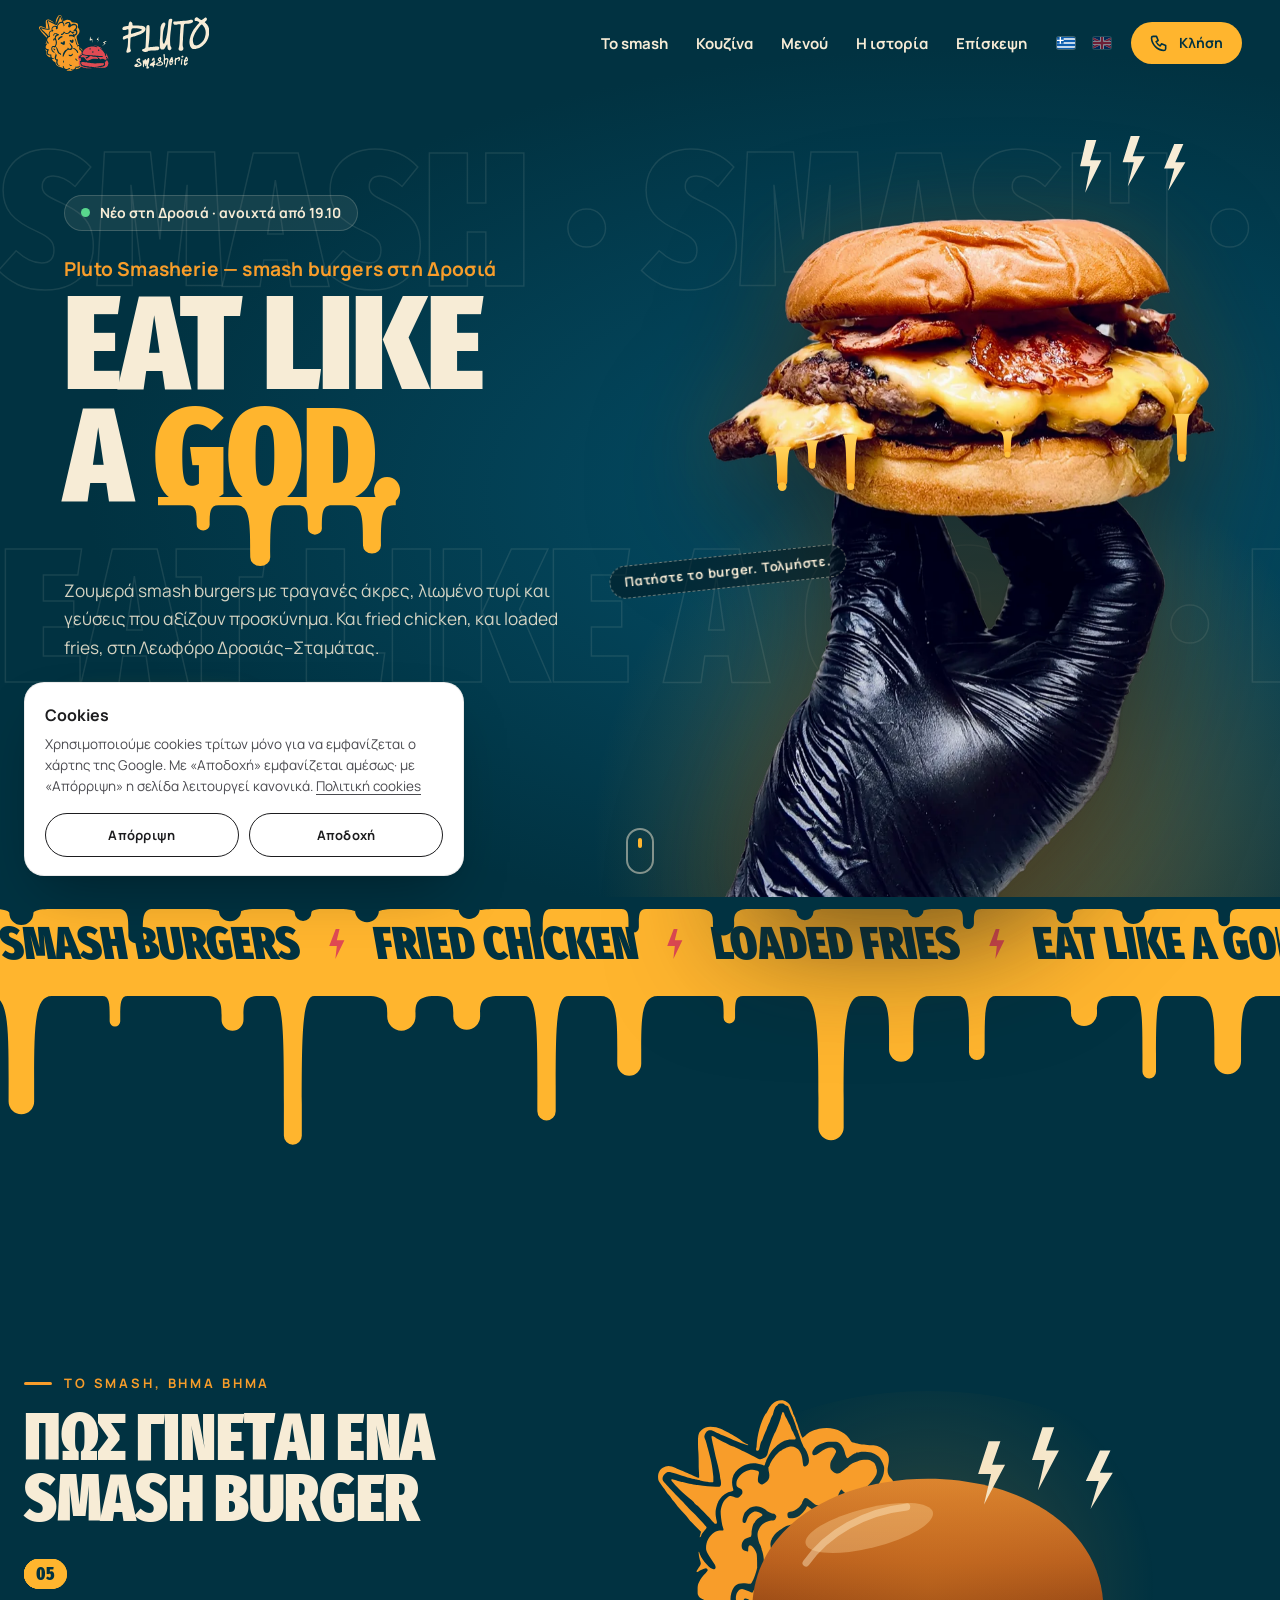
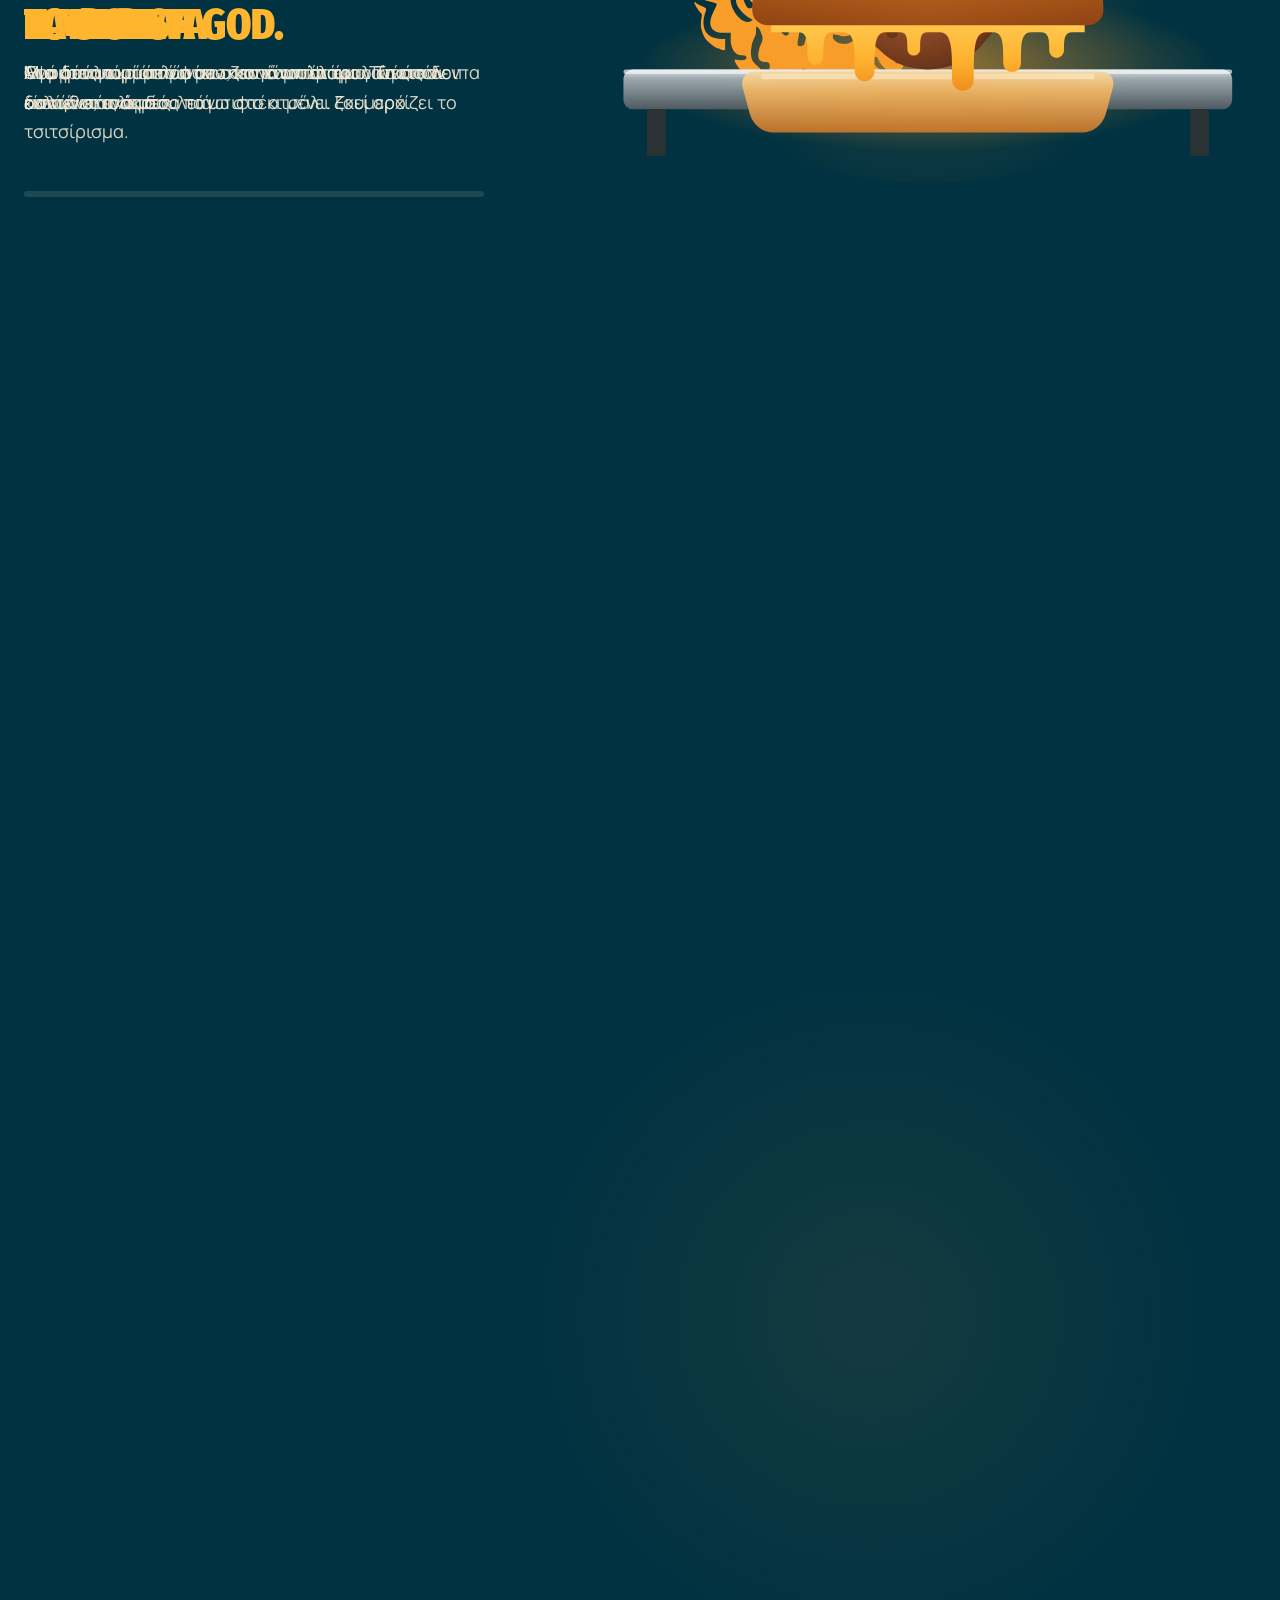
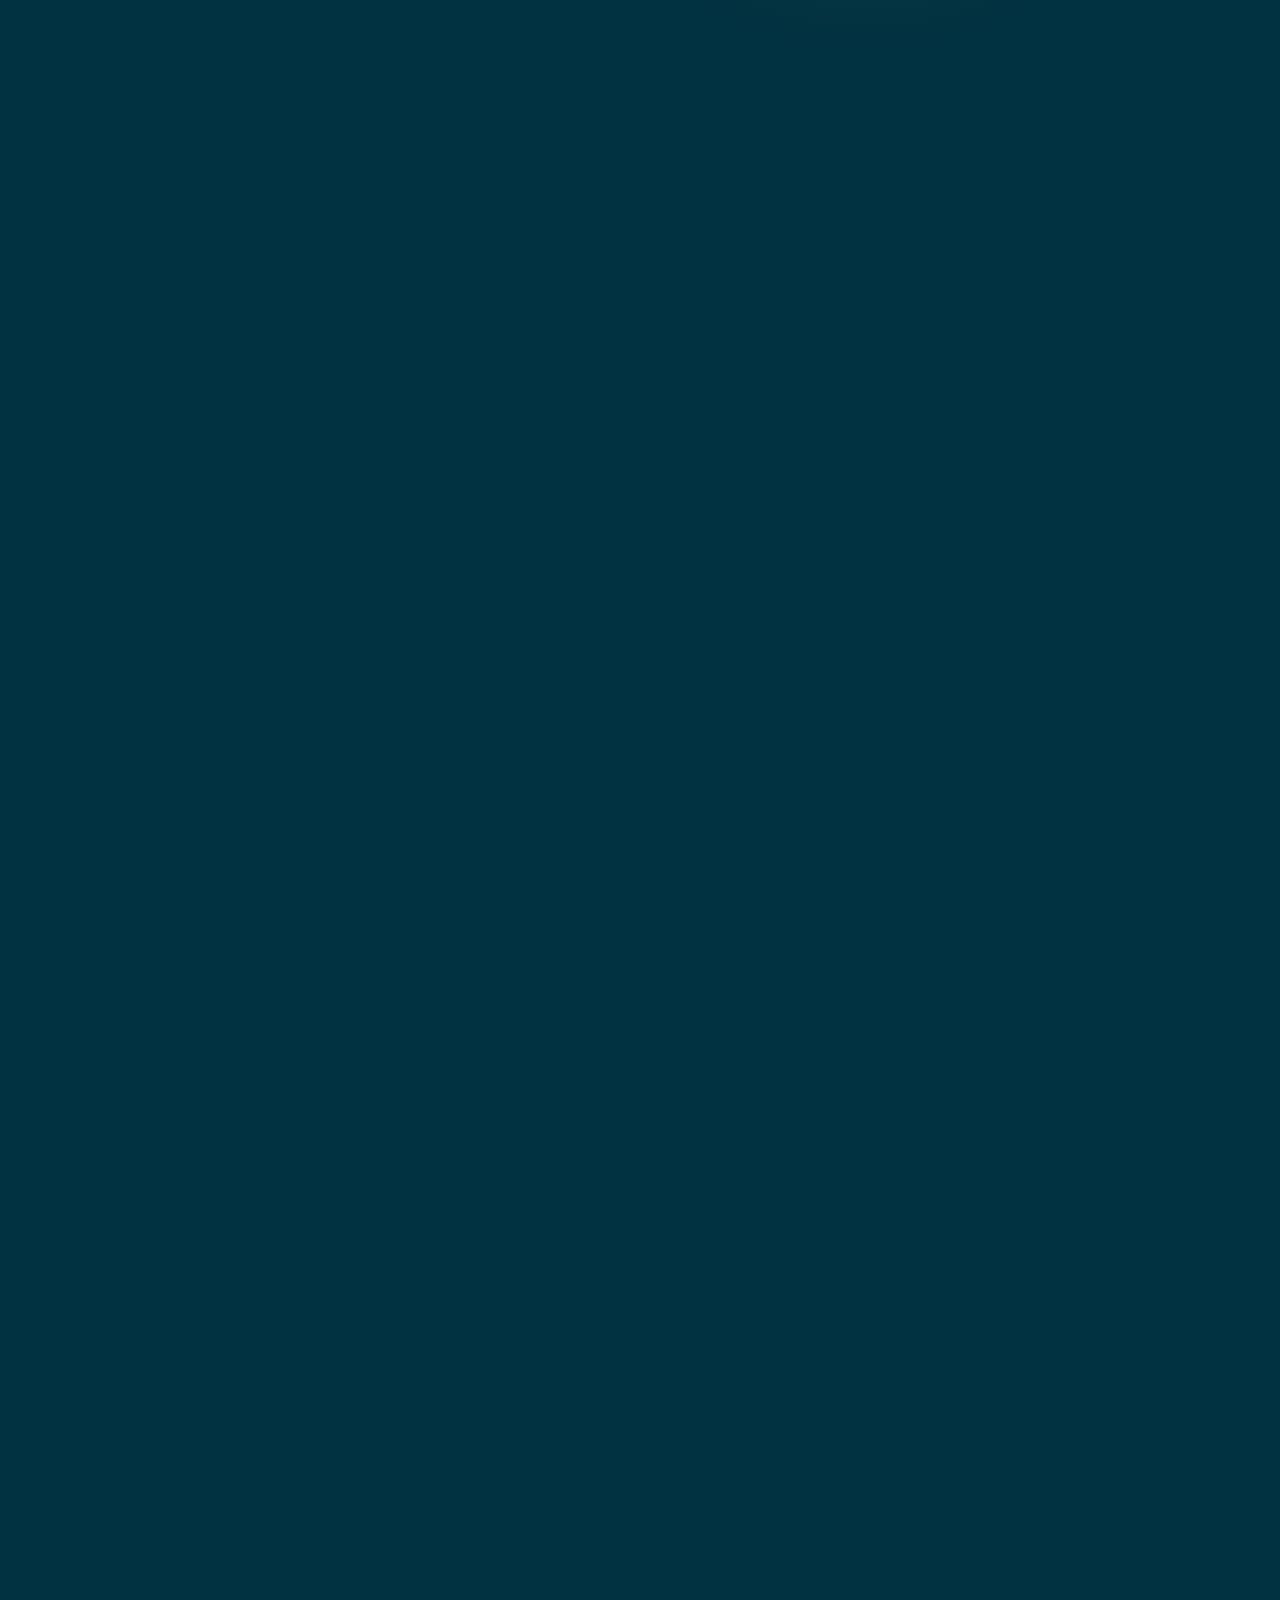
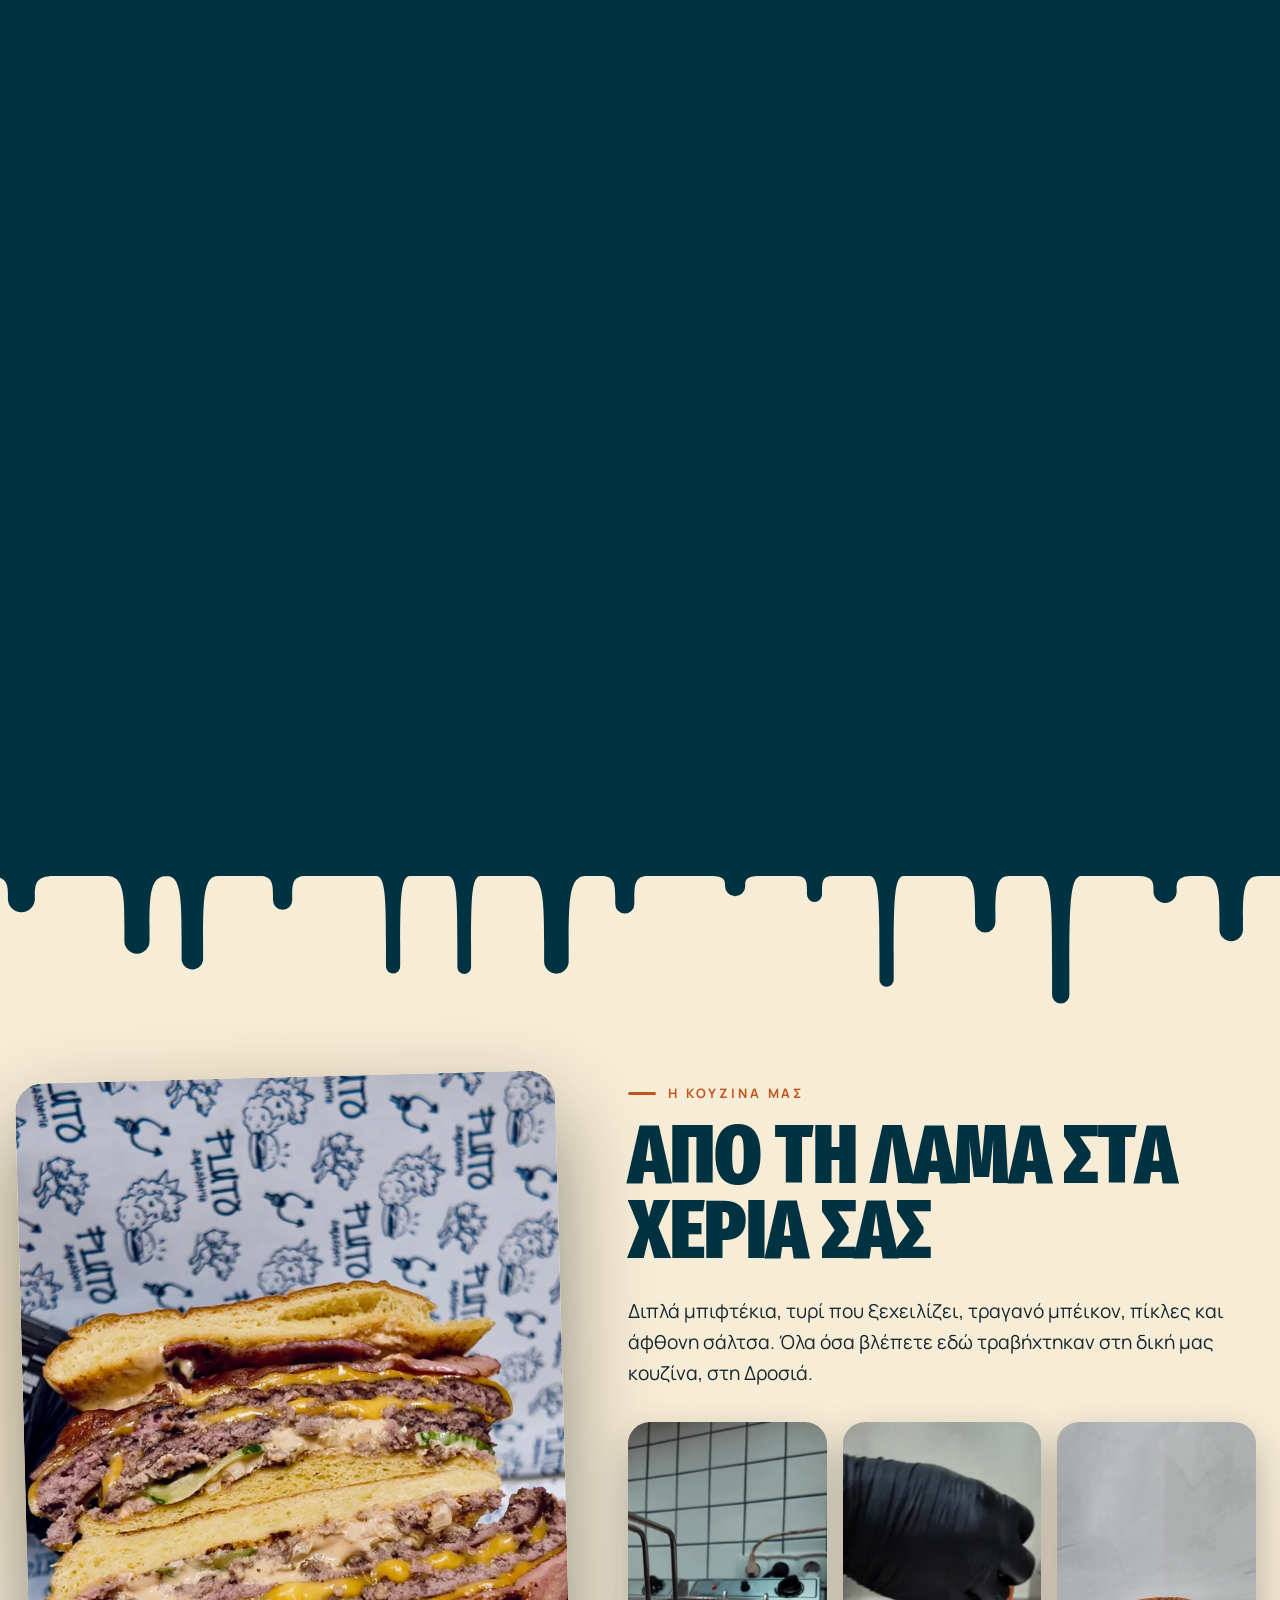
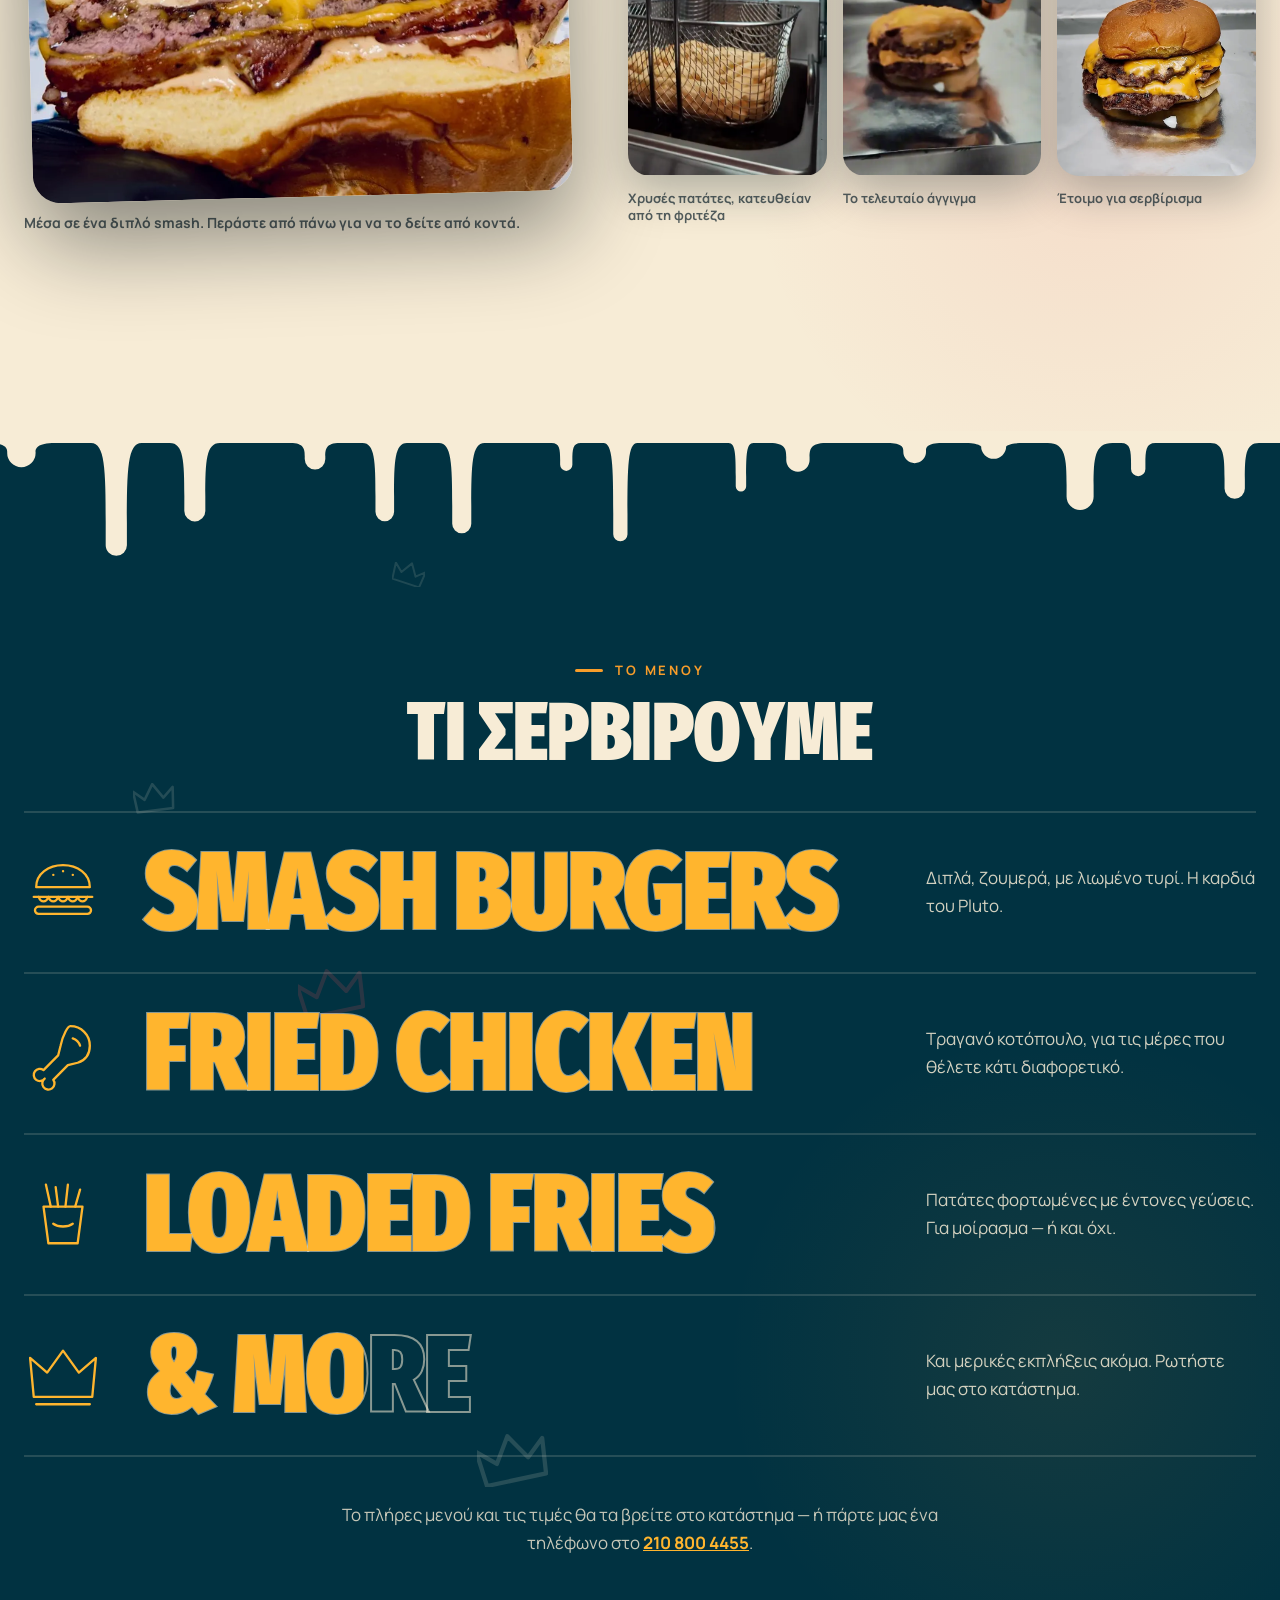
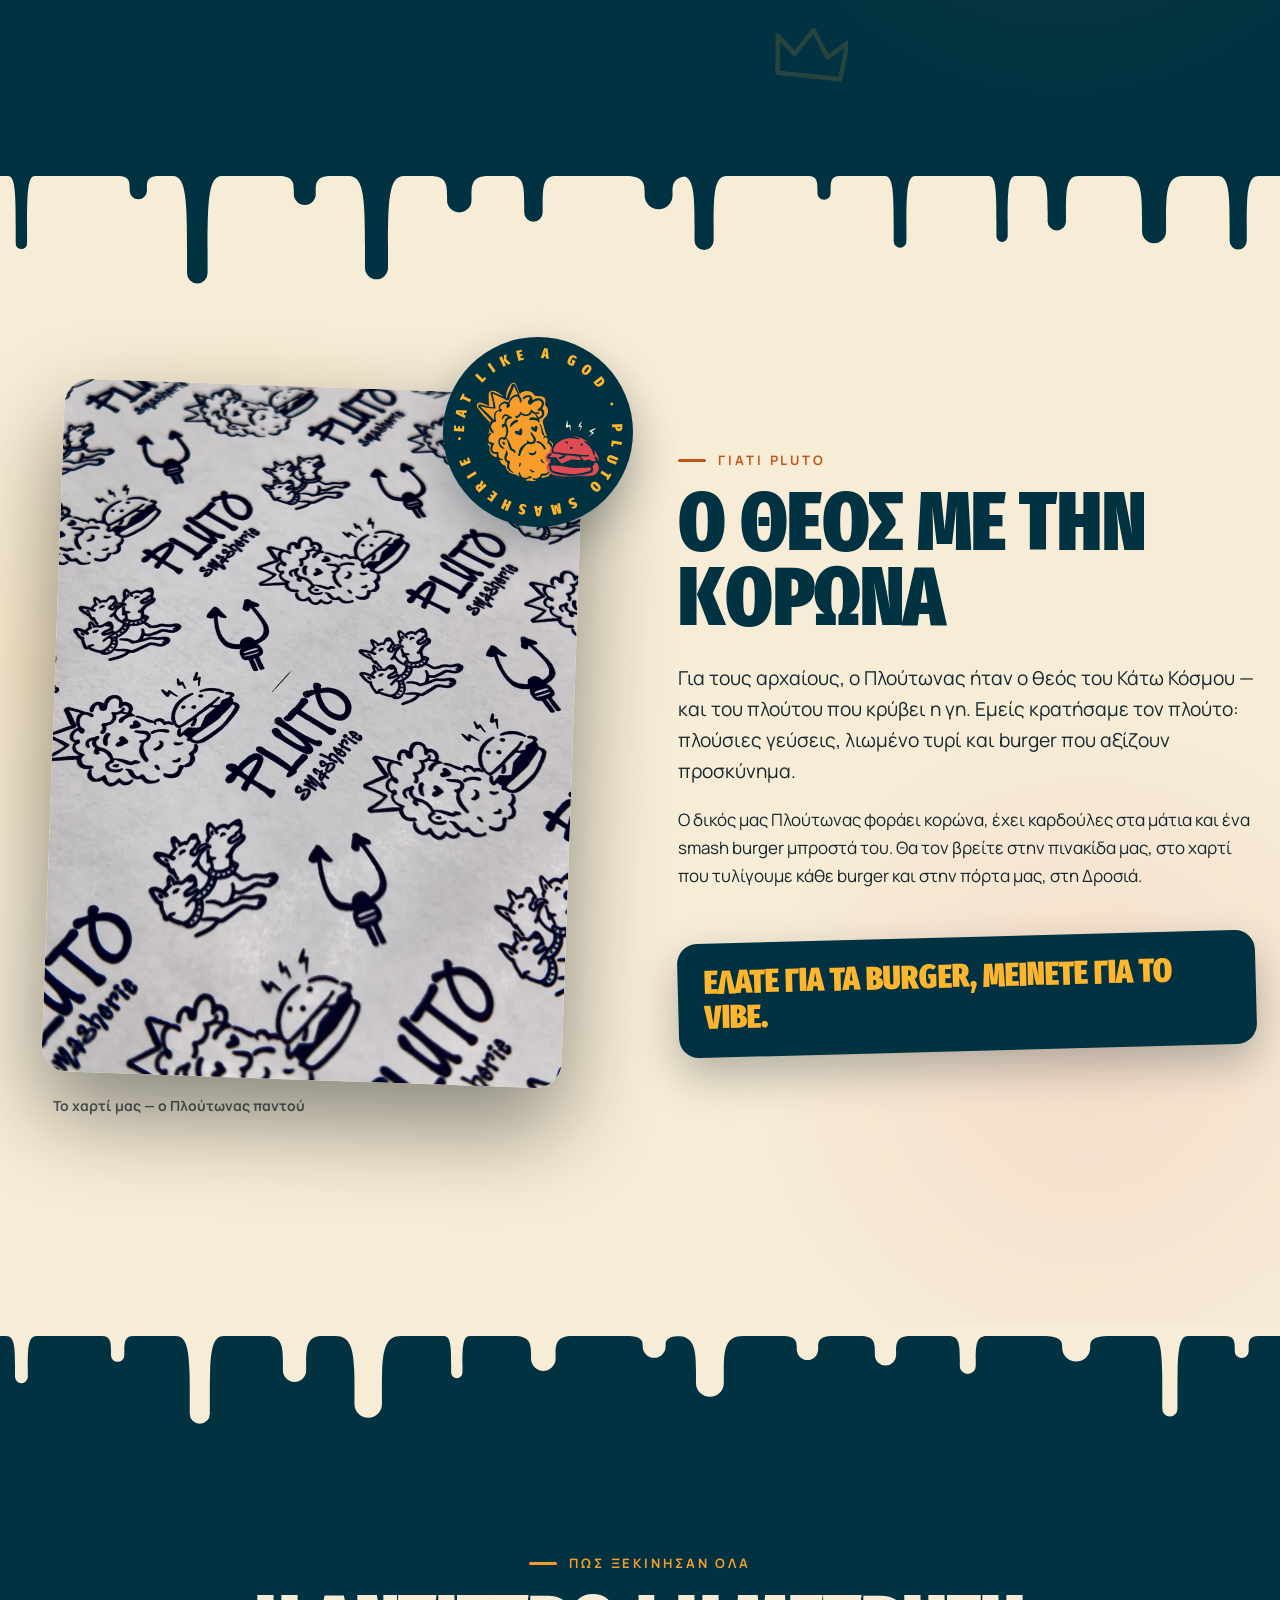
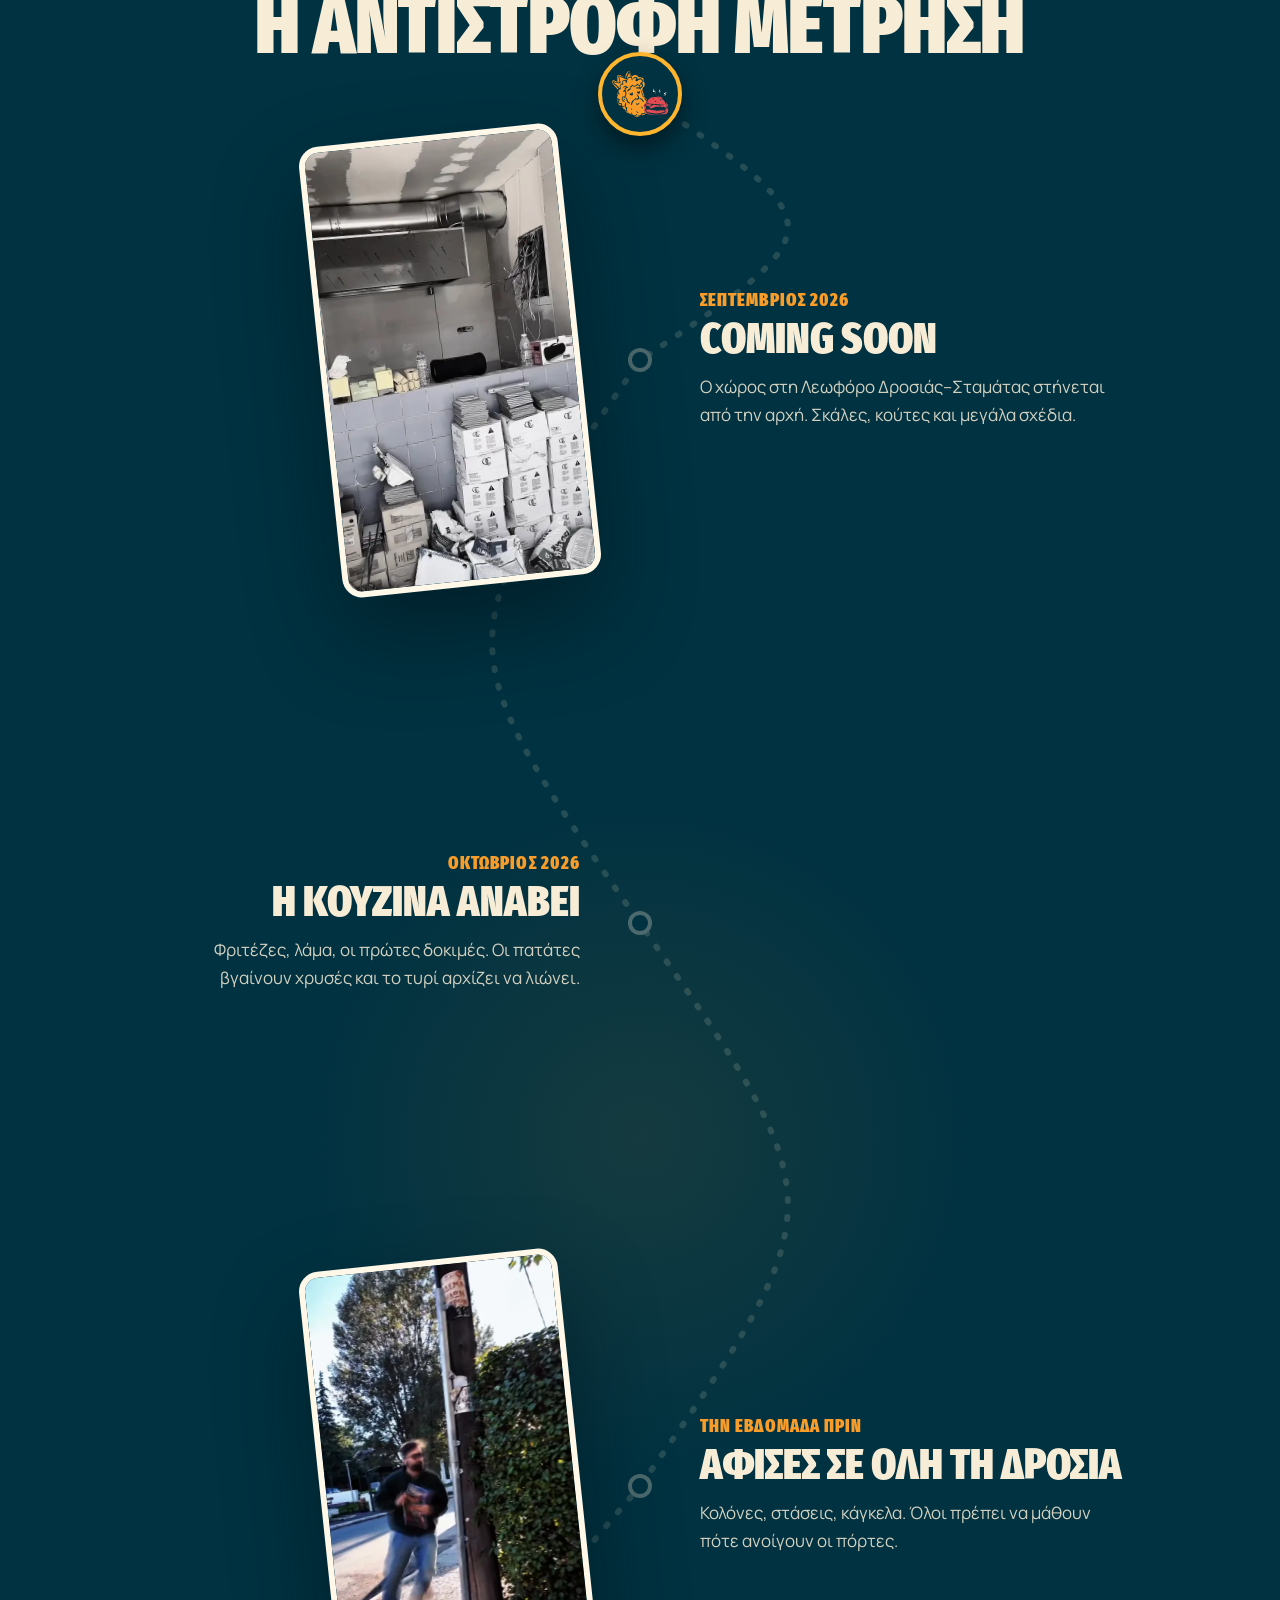
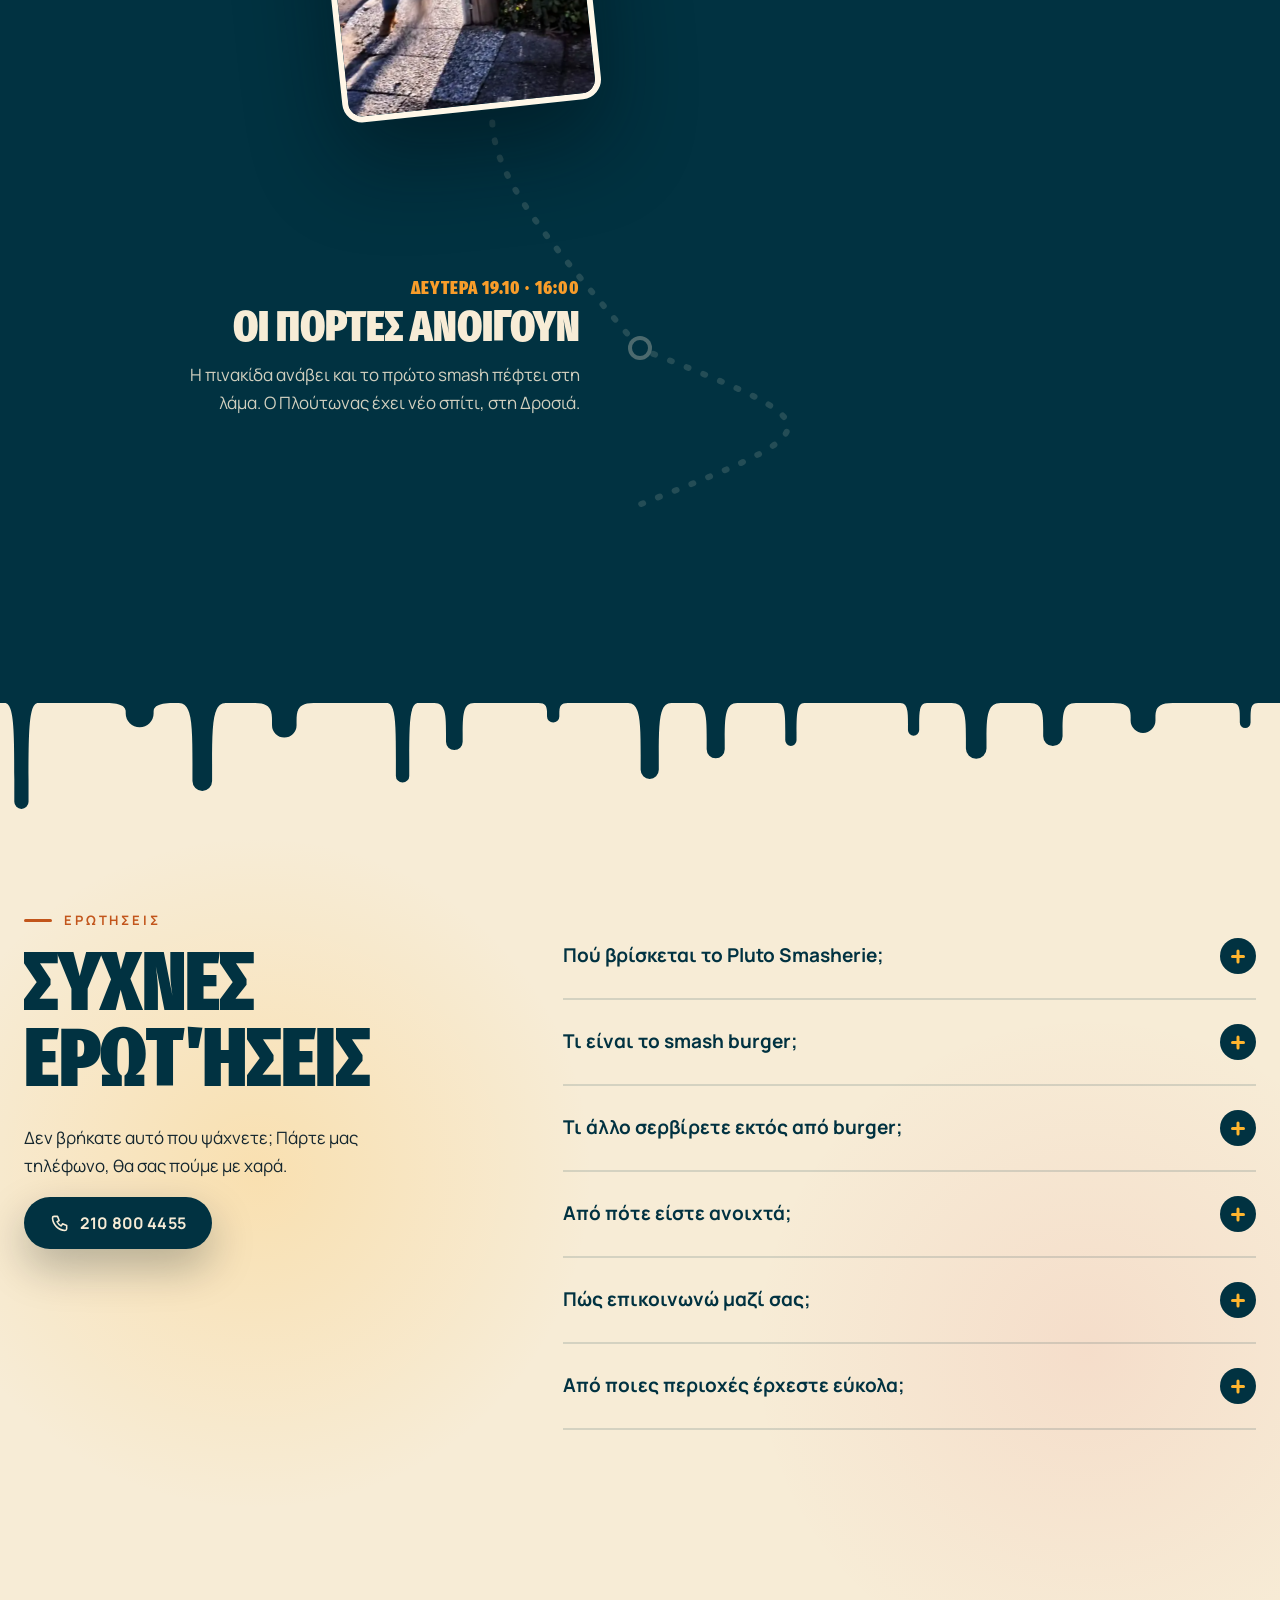
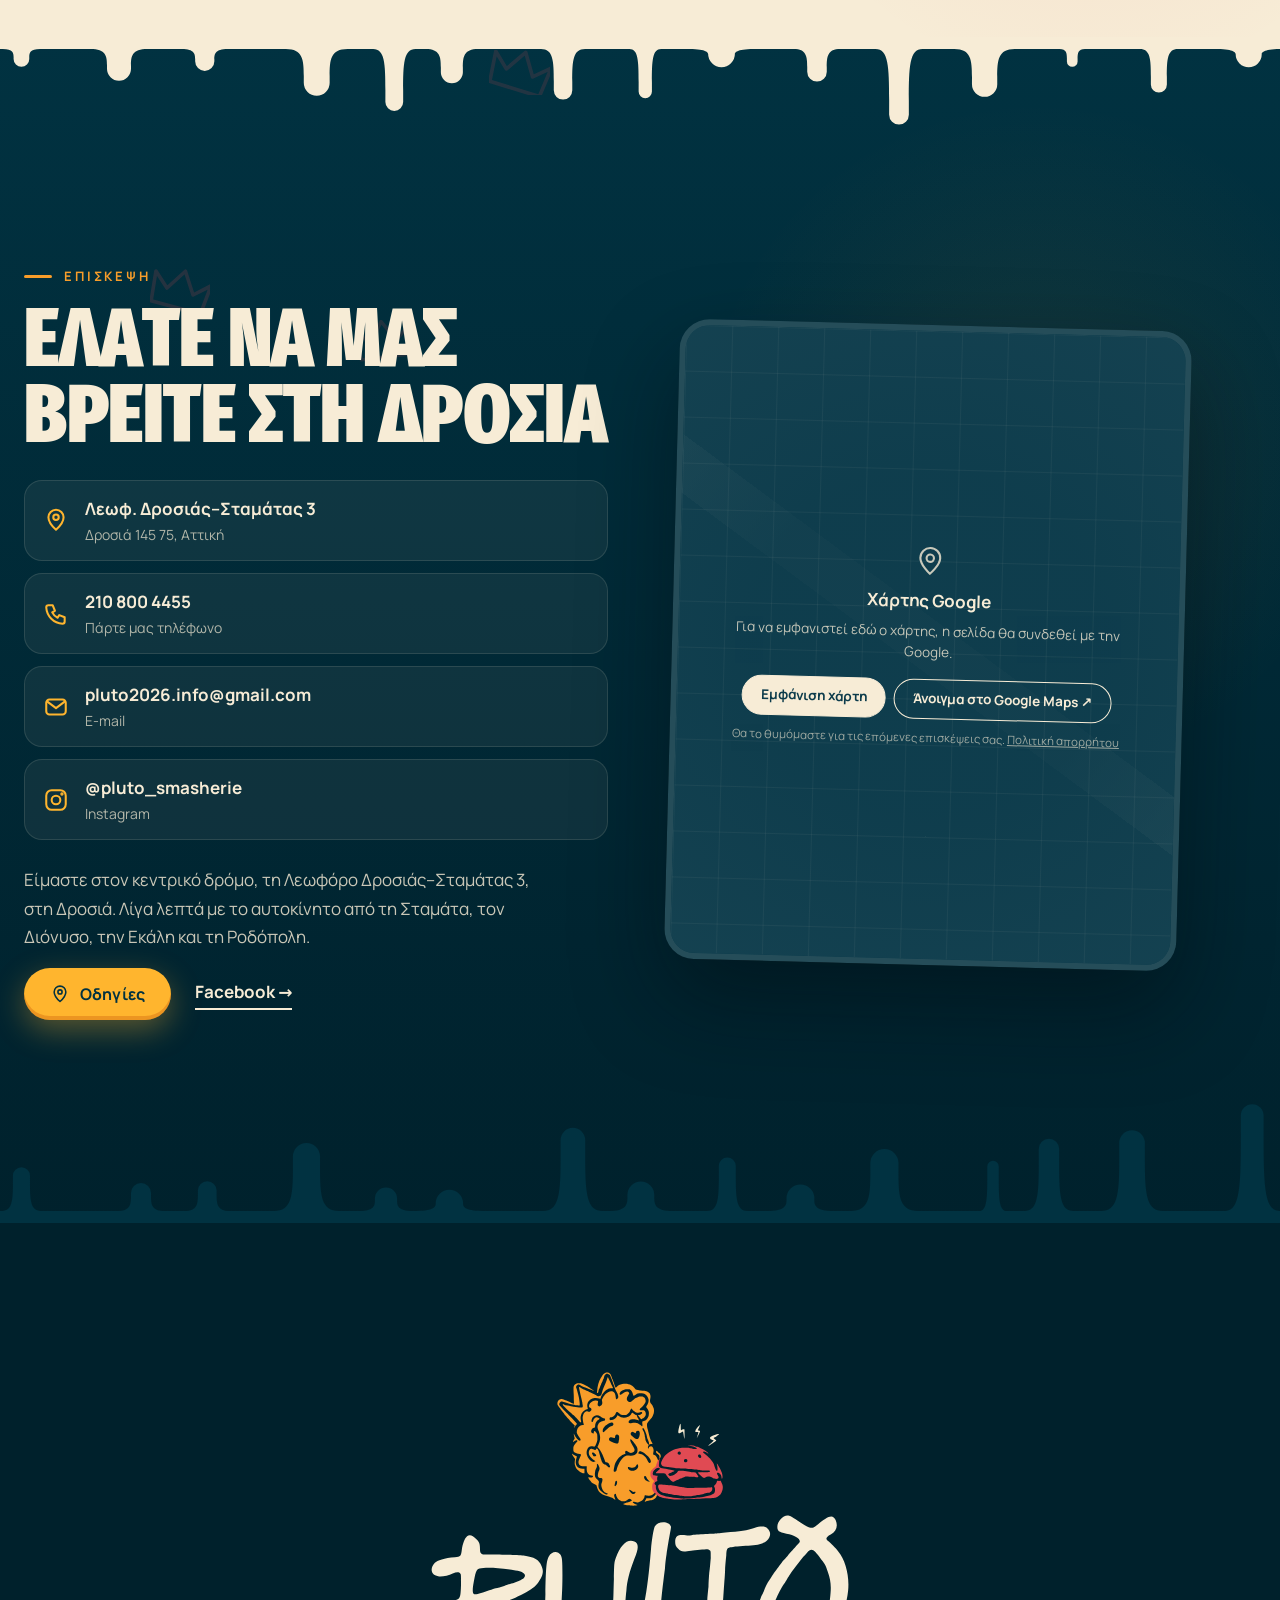
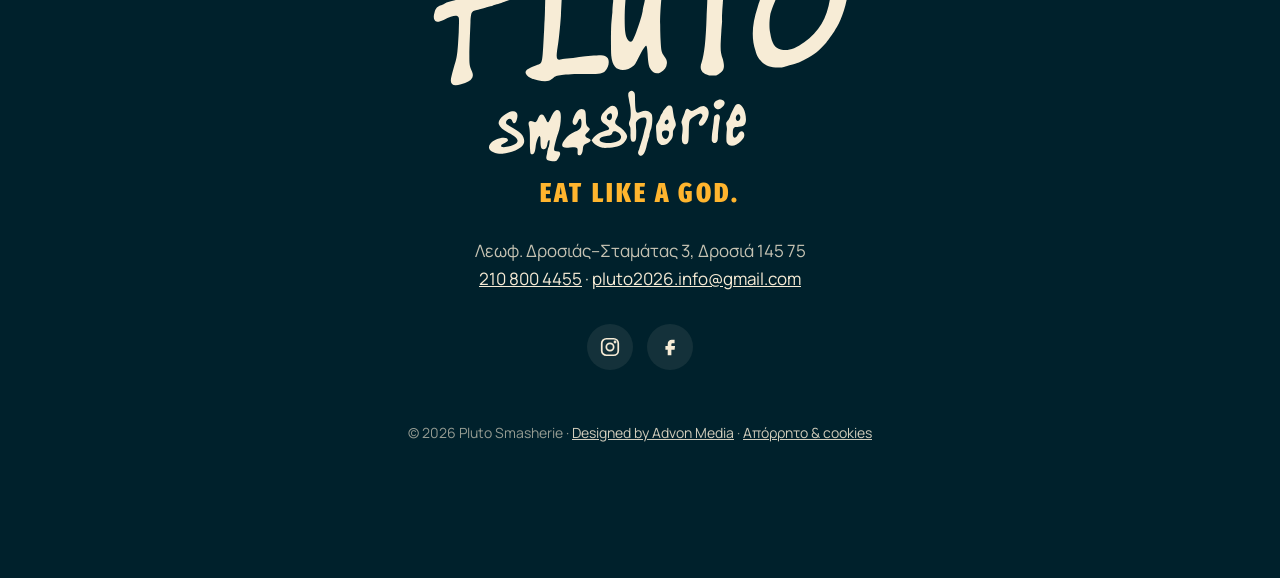
==== commit f1293416: "PLUTO: eat the whole burger bite by bite, then a fresh one drops in Co-Authored-By: Claude Opus 5.5 " ====
--- a/index.html
+++ b/index.html
@@ -414,24 +414,26 @@
  tilt.style.setProperty('--ry',(x*16).toFixed(2)+'deg');tilt.style.setProperty('--rx',(-y*10).toFixed(2)+'deg');
  hero.style.setProperty('--gx',(x*60).toFixed(1)+'px');hero.style.setProperty('--gy',(y*40).toFixed(1)+'px')});
  hero.addEventListener('pointerleave',function(){tilt.style.setProperty('--ry','0deg');tilt.style.setProperty('--rx','0deg')})}
-function hint(n){var h=$('#biteHint span');if(!h)return;var M=[[ 'Πατήστε το burger. Τολμήστε.','Tap the burger. Go on.'],['Άλλη μία;','One more?'],['Τελευταία μπουκιά…','Last bite…'],['Νέο burger, έτοιμο.','A fresh one, ready.']];
- var m=M[Math.min(n,3)];h.dataset.el=m[0];h.dataset.en=m[1];h.textContent=lang==='en'?m[1]:m[0]}
-function mask(){var img=tilt;if(!BL.length){img.style.webkitMaskImage=img.style.maskImage='';return}
- var L=[];BL.forEach(function(c){L.push('radial-gradient(circle at '+c[0].toFixed(1)+'% '+c[1].toFixed(1)+'%, transparent '+c[2].toFixed(1)+'px, #000 '+(c[2]+1).toFixed(1)+'px)')});
- var v=L.join(',');img.style.webkitMaskImage=v;img.style.maskImage=v}
-function bite(px,py){var r=img.getBoundingClientRect(),R=r.width*.085;if(bites>=3)return;bites++;
- for(var a=-1.6;a<=1.6;a+=.8){var ox=Math.cos(a+Math.PI/2)*R*.75,oy=Math.sin(a)*R*.5;BL.push([(px+ox)/r.width*100,(py+oy)/r.height*100,R*(.62+Math.random()*.12)])}
- mask();
- if(!RM){for(var i=0;i<14;i++){var c=d.createElement('i'),ang=Math.random()*Math.PI*2,dist=40+Math.random()*90;
-  c.style.cssText='left:'+px+'px;top:'+py+'px;--s:'+(4+Math.random()*9)+'px;--c:'+['#D9822F','#FFB52E','#6B3320','#F3D9A8'][i%4]+';--x:'+(Math.cos(ang)*dist)+'px;--y:'+(Math.sin(ang)*dist+60)+'px;--r:'+(Math.random()*400)+'deg';
-  cr.appendChild(c);setTimeout(function(n){return function(){n.remove()}}(c),950)}
-  tilt.animate([{transform:getComputedStyle(tilt).transform},{transform:'perspective(1100px) scale(.96) rotate(-2deg)'},{transform:getComputedStyle(tilt).transform}],{duration:320,easing:'ease-out'})}
+var MAXB=10,eating=false;
+function hint(n){var h=$('#biteHint span');if(!h)return;
+ var M=n>=MAXB?['Καθαρό πιάτο! Έρχεται νέο…','Clean plate! A fresh one is coming…']:n>=9?['Τελευταία μπουκιά…','Last bite…']:n>=6?['Σχεδόν τελειώσατε!','Almost done!']:n>=3?['Συνεχίστε, μην ντρέπεστε…','Keep going, don\'t be shy…']:n>=1?['Άλλη μία;','One more?']:['Πατήστε το burger. Τολμήστε.','Tap the burger. Go on.'];
+ h.dataset.el=M[0];h.dataset.en=M[1];h.textContent=lang==='en'?M[1]:M[0]}
+function mask(){var el=tilt;if(!BL.length){el.style.webkitMaskImage=el.style.maskImage='';return}
+ var L=BL.map(function(c){return c.lin?'linear-gradient(transparent 0 '+c.lin+'%, #000 '+c.lin+'%)':'radial-gradient(circle at '+c[0].toFixed(1)+'% '+c[1].toFixed(1)+'%, transparent '+c[2].toFixed(1)+'px, #000 '+(c[2]+1).toFixed(1)+'px)'});
+ var v=L.join(',');el.style.webkitMaskImage=v;el.style.maskImage=v}
+function crumbs(px,py,n){if(RM)return;for(var i=0;i<n;i++){var c=d.createElement('i'),ang=Math.random()*Math.PI*2,dist=40+Math.random()*110;
+ c.style.cssText='left:'+px+'px;top:'+py+'px;--s:'+(4+Math.random()*10)+'px;--c:'+['#D9822F','#FFB52E','#6B3320','#F3D9A8','#E04A53'][i%5]+';--x:'+(Math.cos(ang)*dist)+'px;--y:'+(Math.sin(ang)*dist+70)+'px;--r:'+(Math.random()*400)+'deg';
+ cr.appendChild(c);setTimeout(function(n){return function(){n.remove()}}(c),950)}}
+function bite(){if(eating||bites>=MAXB)return;var r=img.getBoundingClientRect(),W=r.width,H=r.height,k=Math.floor(bites/2),left=bites%2===0;
+ var x=(left?.06+k*.11:.94-k*.11)*W,R=W*.115;bites++;
+ [.03,.11,.19,.27,.35].forEach(function(f,i){var jx=(Math.random()-.5)*W*.03,rr=R*(.86+Math.random()*.22);BL.push([(x+jx)/W*100,f*100,rr])});
+ mask();crumbs(x,H*.2,16);
+ if(!RM)tilt.animate([{transform:getComputedStyle(tilt).transform},{transform:'perspective(1100px) scale(.95) rotate('+(left?2:-2)+'deg)'},{transform:getComputedStyle(tilt).transform}],{duration:300,easing:'ease-out'});
  hint(bites);
- if(bites>=3)setTimeout(function(){BL=[];bites=0;mask();if(!RM)img.animate([{transform:'translateY(40px) scale(.9)',opacity:0},{transform:'none',opacity:1}],{duration:650,easing:'cubic-bezier(.34,1.56,.64,1)'});setTimeout(function(){hint(0)},2200)},1100);
-}
-if(btn){btn.addEventListener('click',function(e){var r=img.getBoundingClientRect(),x,y;
- if(e.detail===0||!e.clientX){x=r.width*(.2+Math.random()*.6);y=r.height*(.16+Math.random()*.12)}else{x=e.clientX-r.left;y=e.clientY-r.top}
- var L=x<r.width/2,k=bites*.075;x=r.width*(L?.07+k+Math.random()*.04:.93-k-Math.random()*.04);y=clamp(y,r.height*.14,r.height*.3);bite(x,y)})}
+ if(bites>=MAXB){eating=true;setTimeout(function(){BL.push({lin:40});mask();crumbs(W*.5,H*.2,24)},250);
+  setTimeout(function(){BL=[];bites=0;mask();if(!RM)tilt.animate([{transform:'translateY(-60%) scale(.85)',opacity:0},{transform:'translateY(4%)',opacity:1,offset:.7},{transform:'none',opacity:1}],{duration:800,easing:'cubic-bezier(.34,1.56,.64,1)'});
+   setTimeout(function(){eating=false;hint(0)},1600)},1500)}}
+if(btn){btn.addEventListener('click',bite)}
 
 /* ---------- smash scene (signature) ---------- */
 var SC={sec:$('#smash'),steps:$$('#steps li'),bar:$('#smBar'),last:-1};
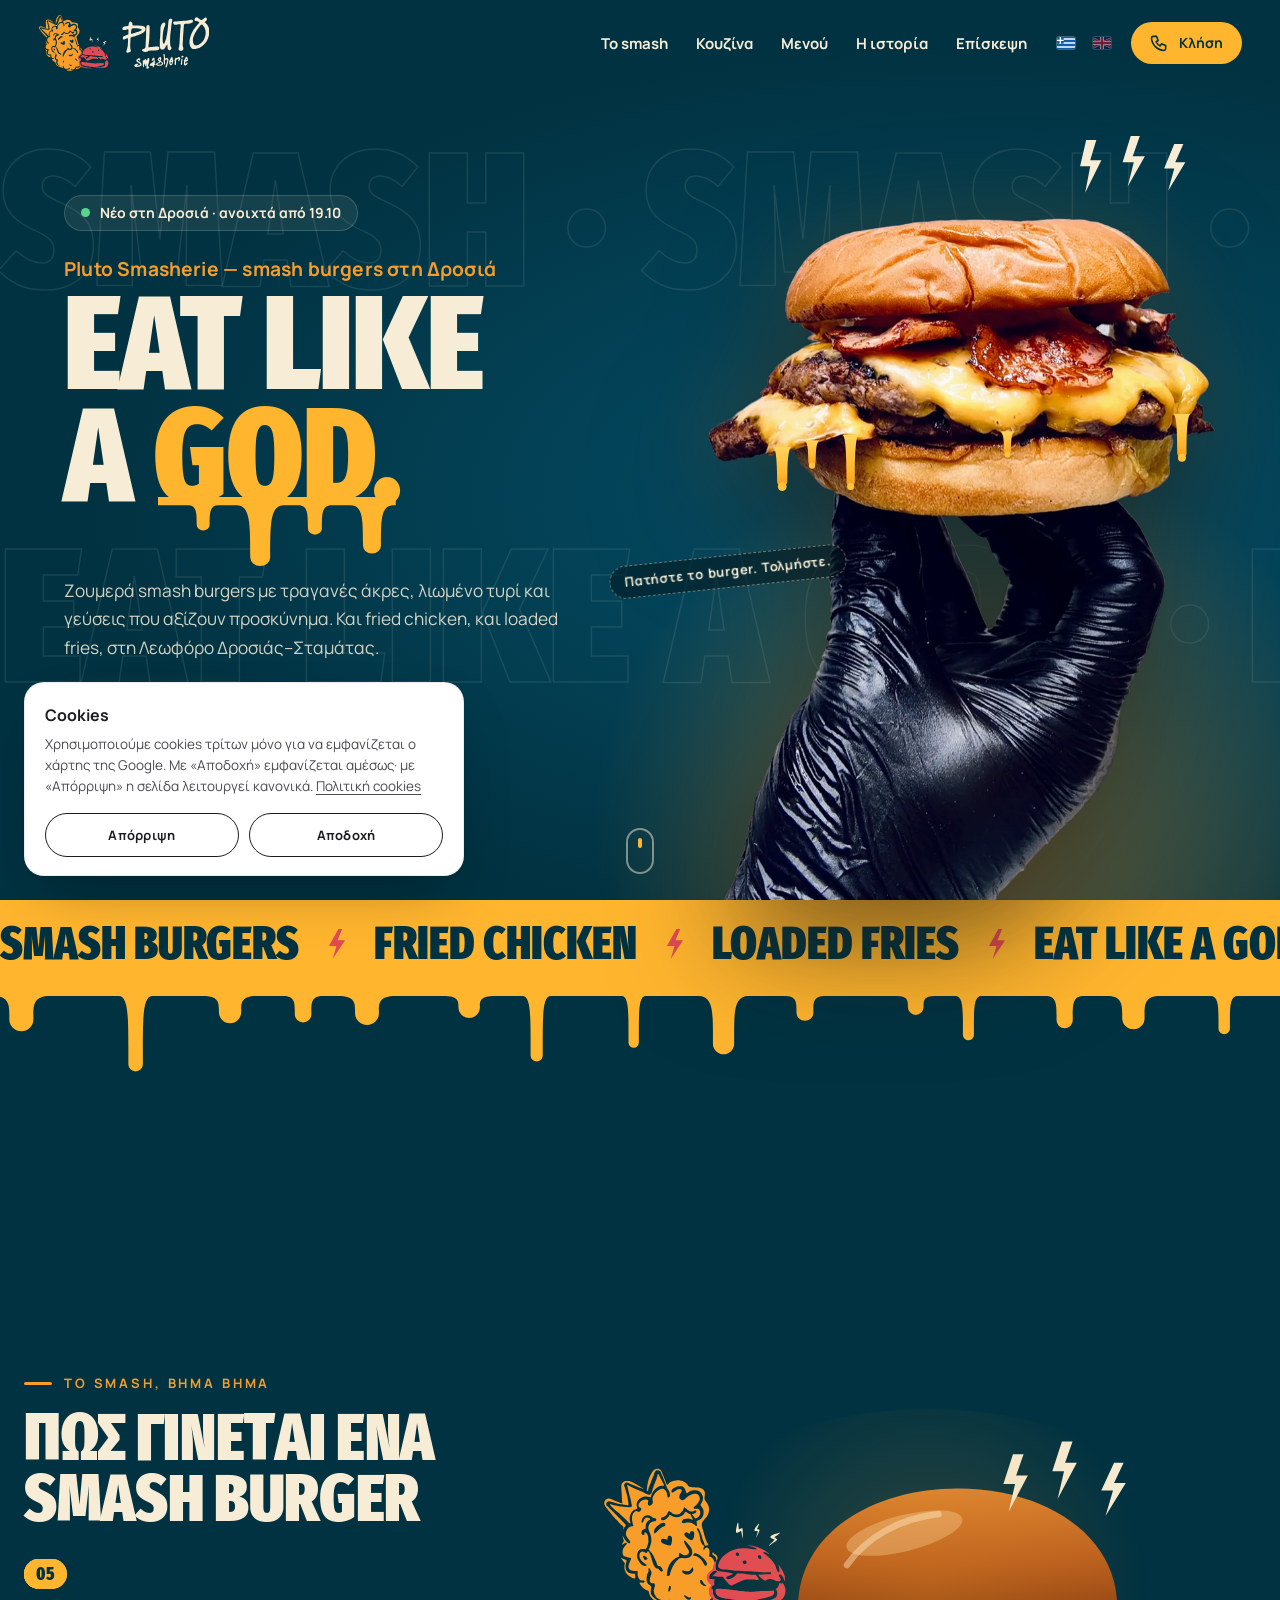
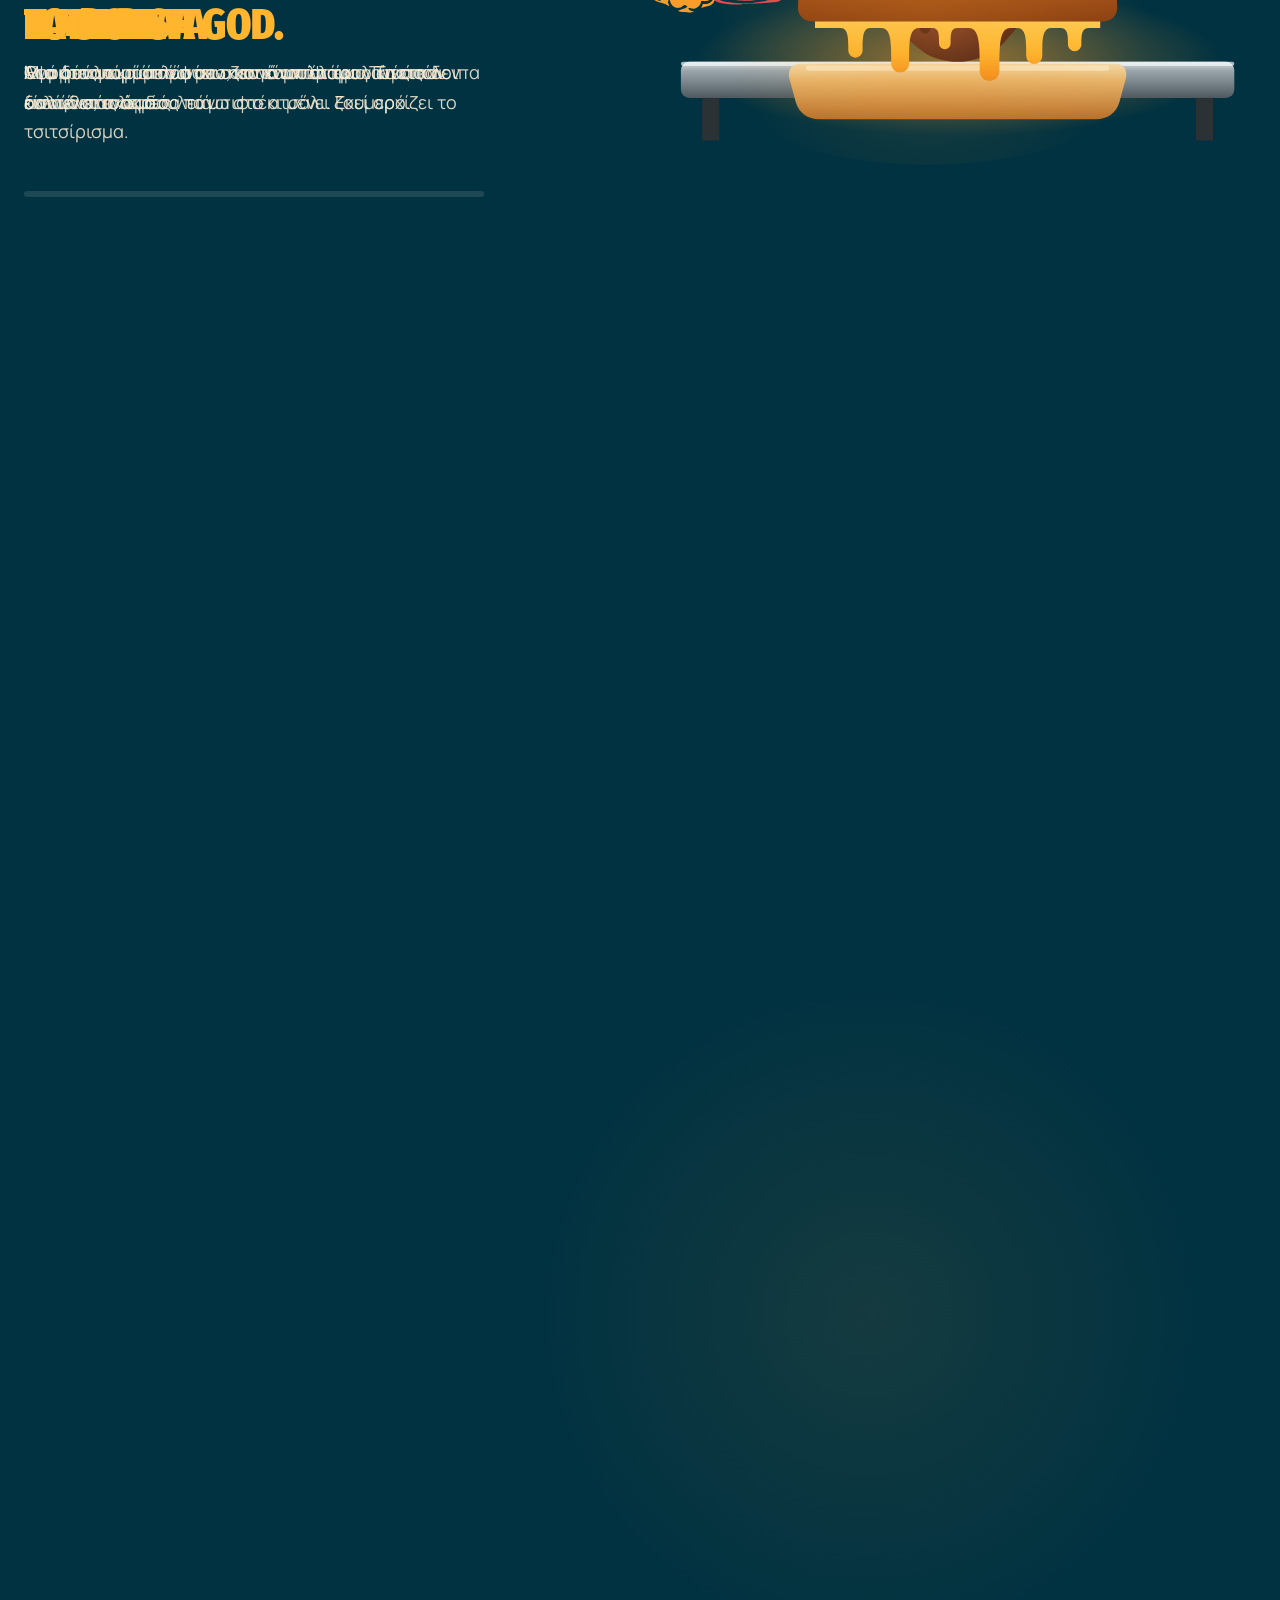
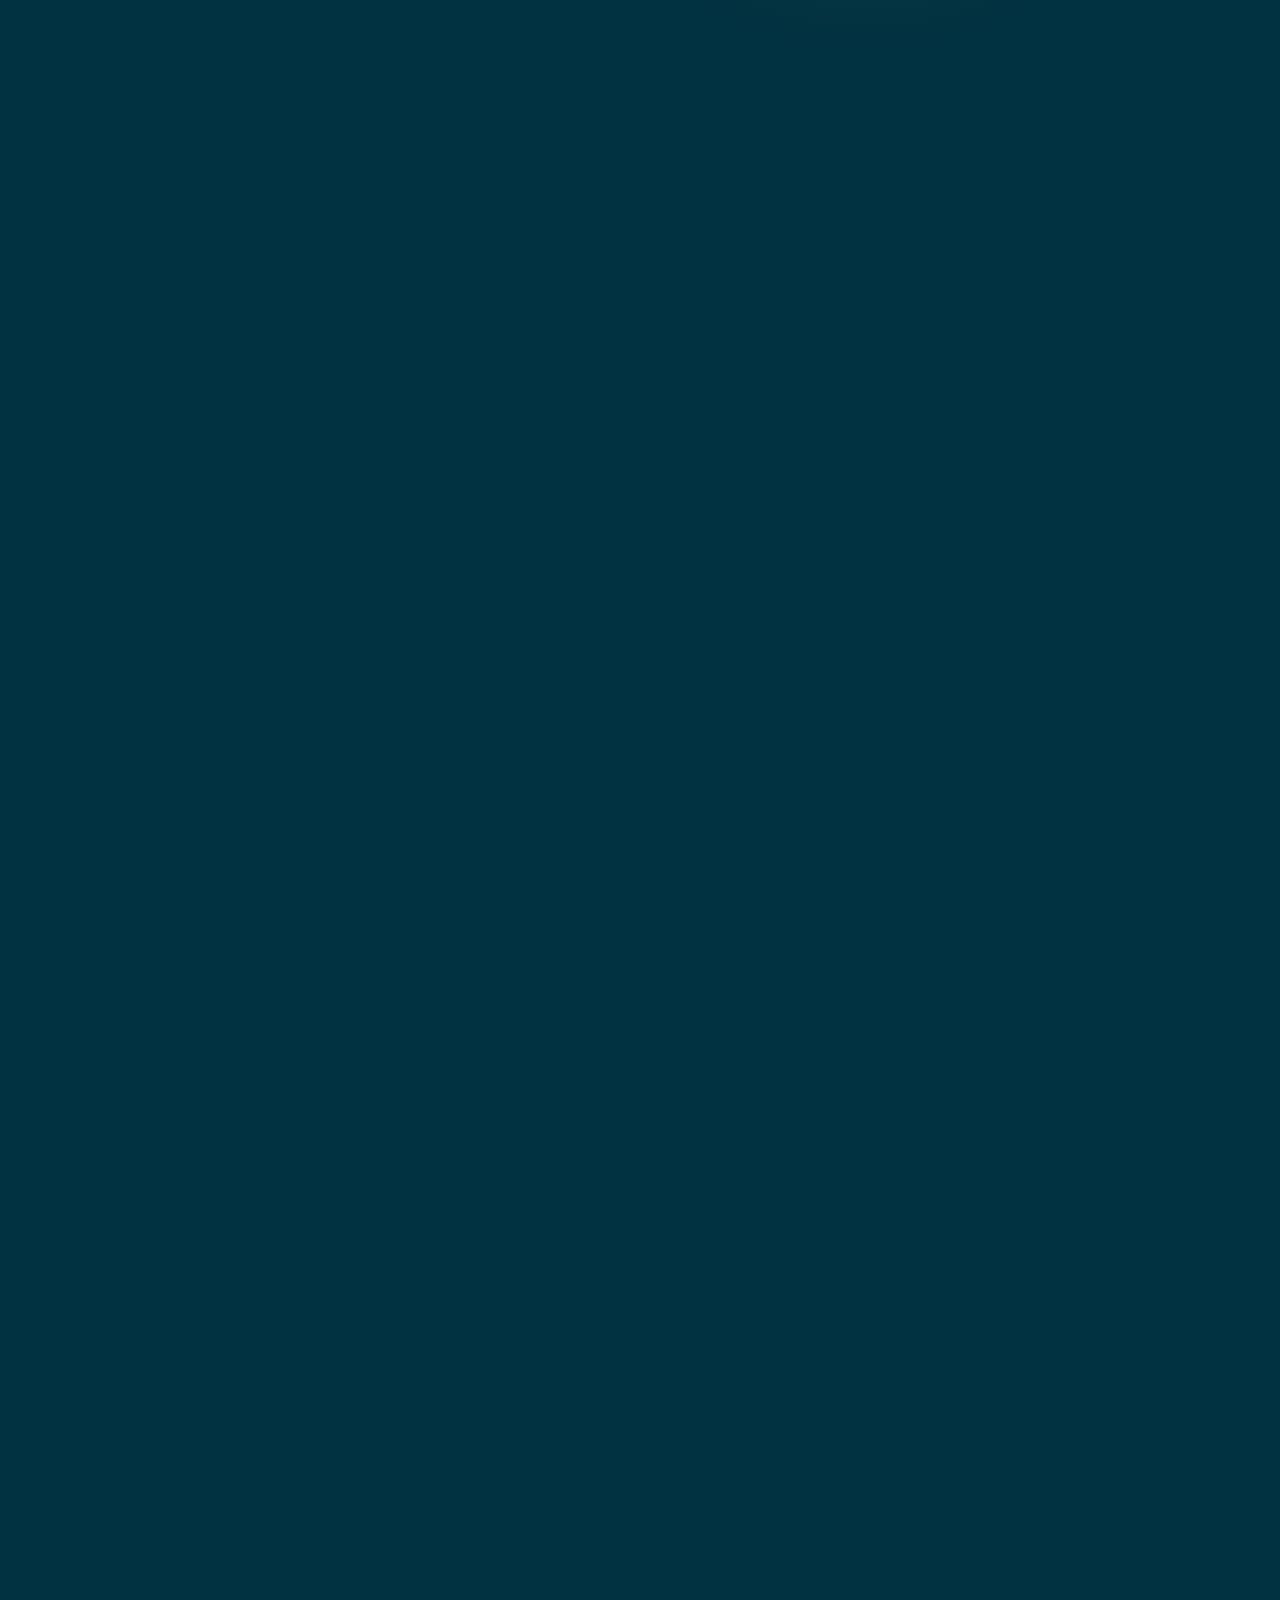
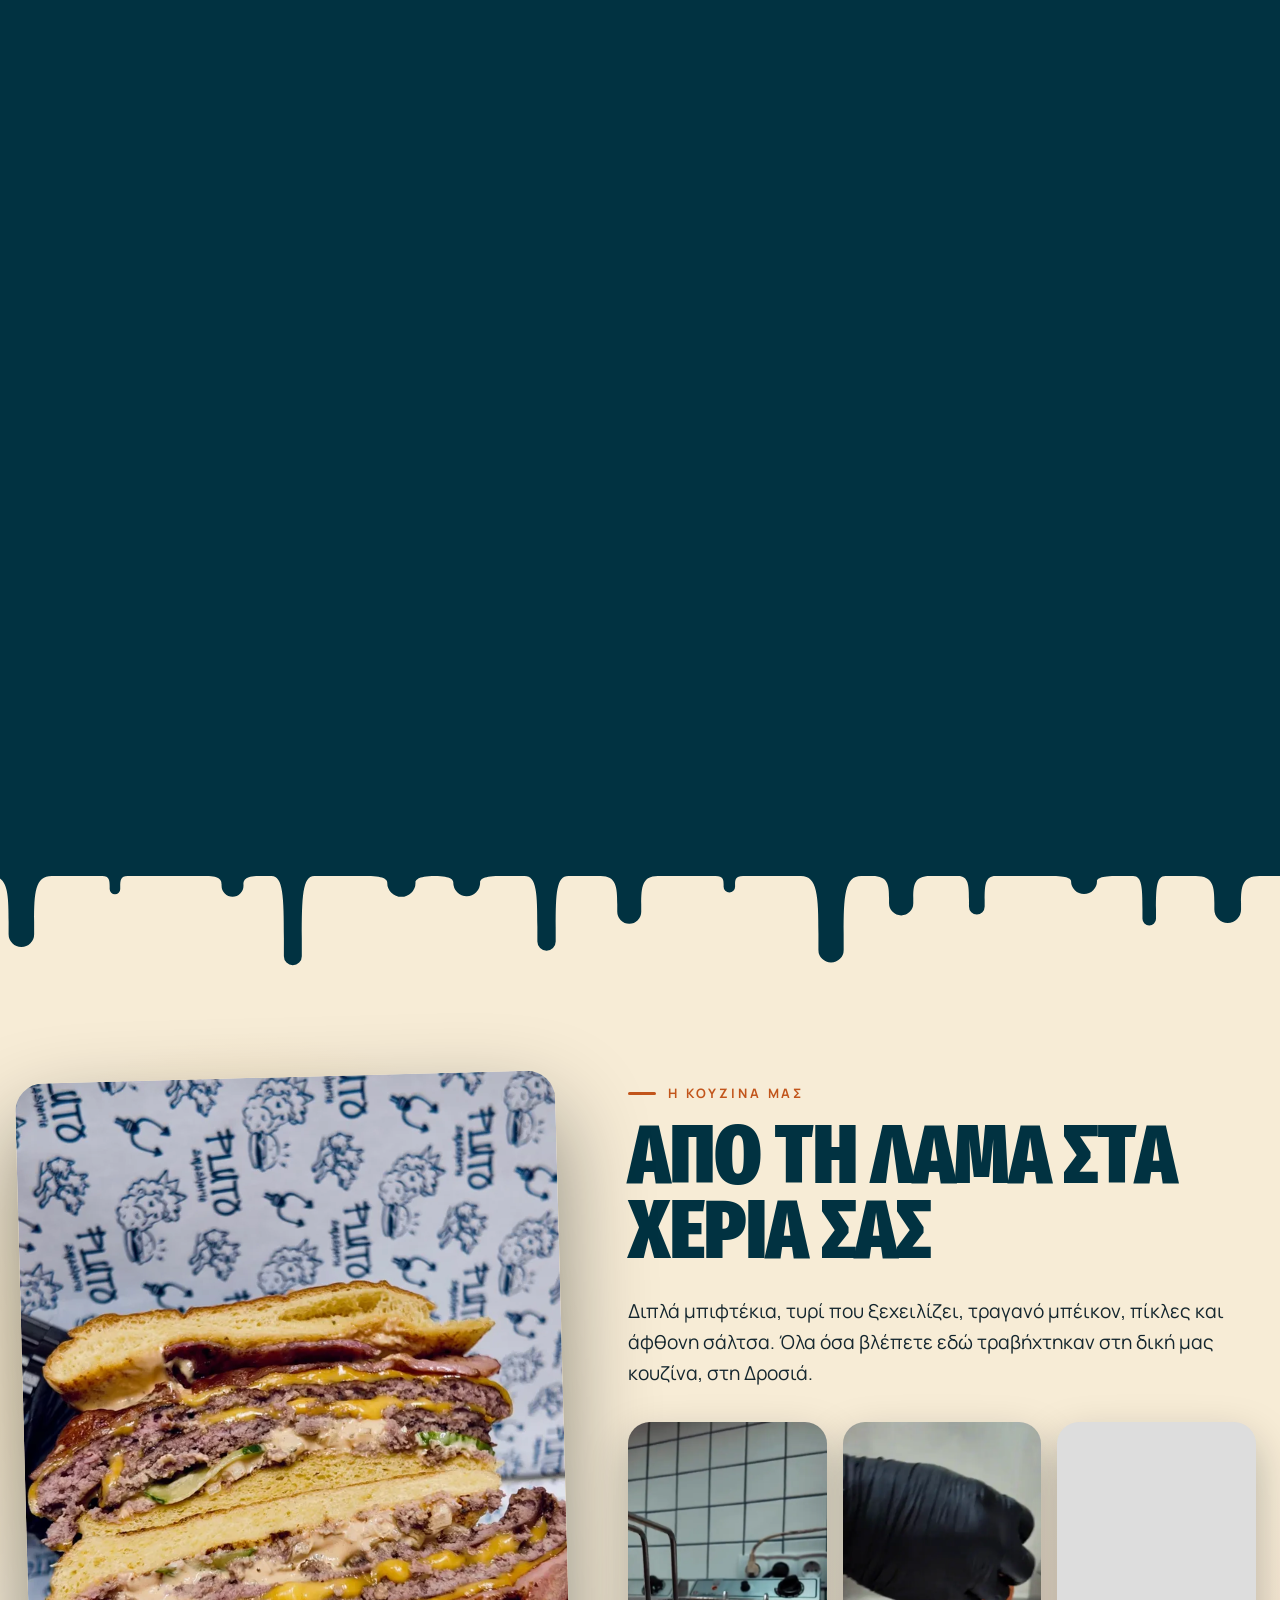
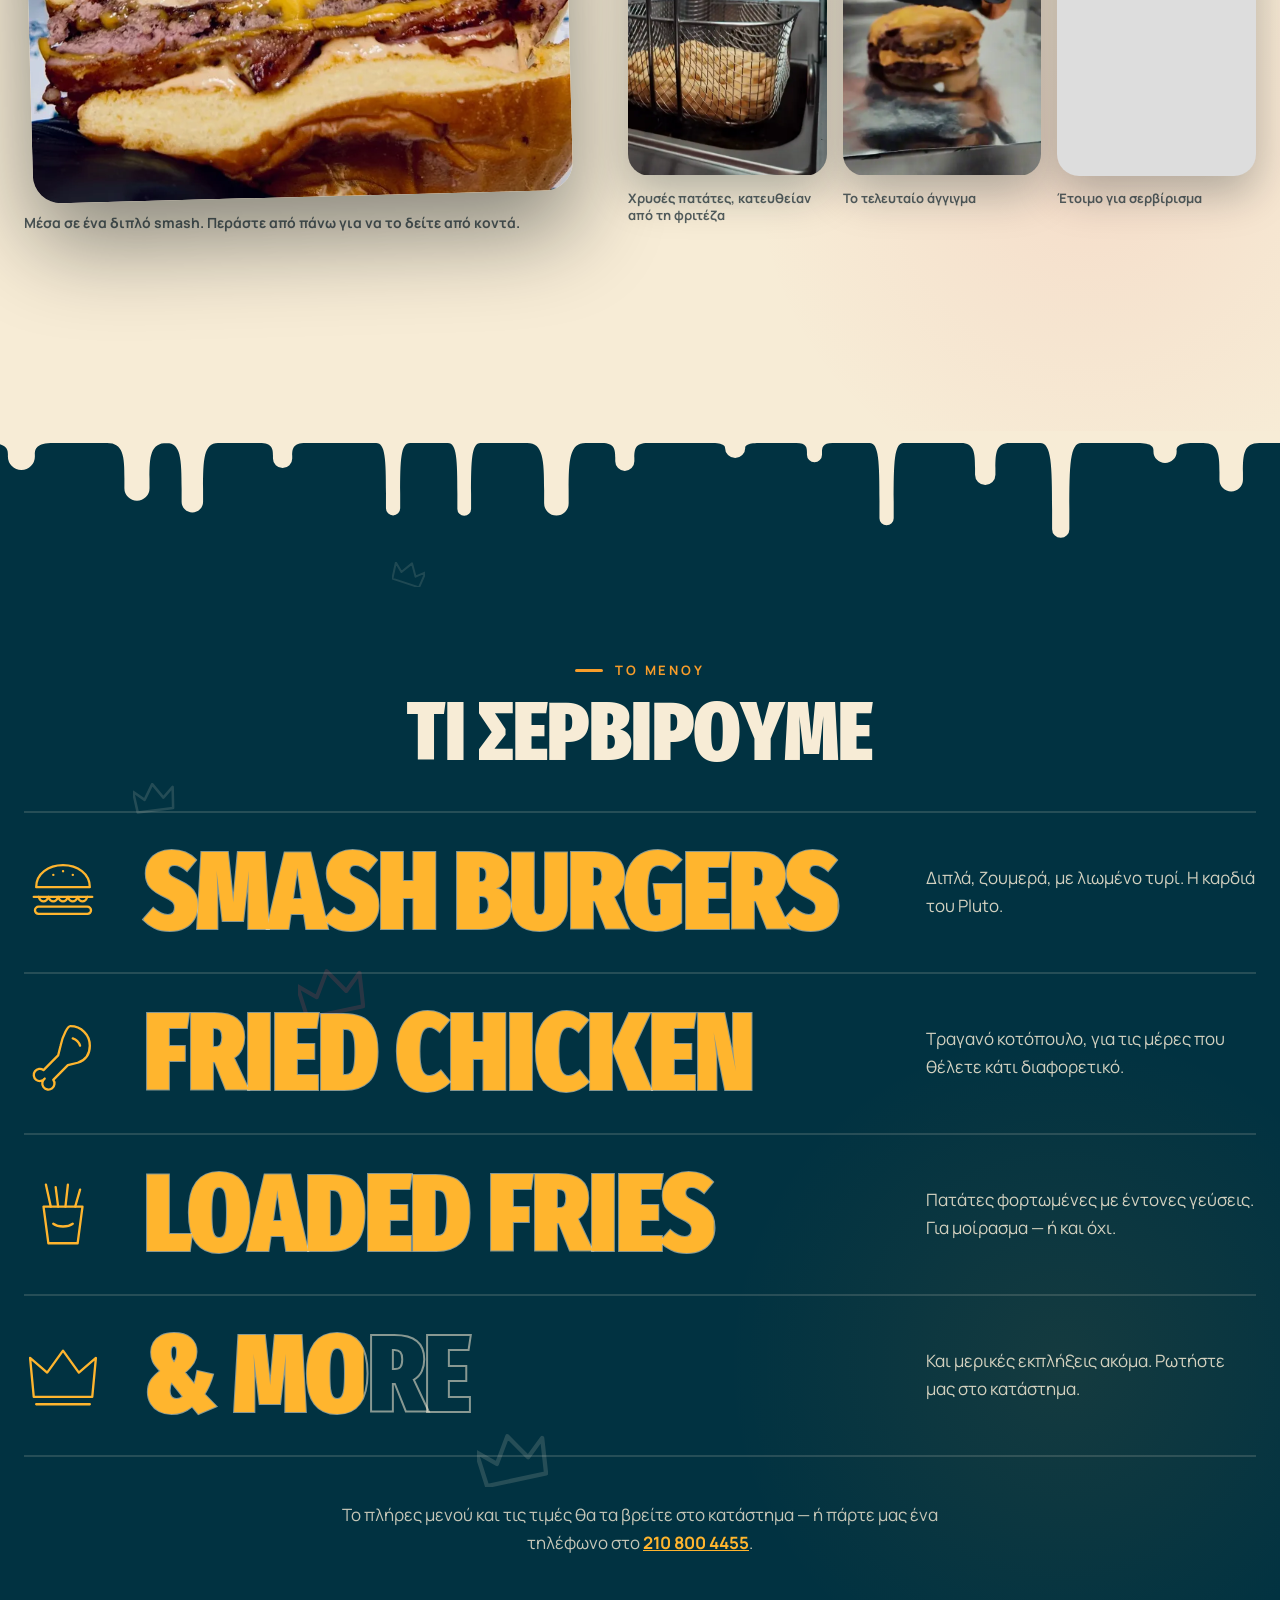
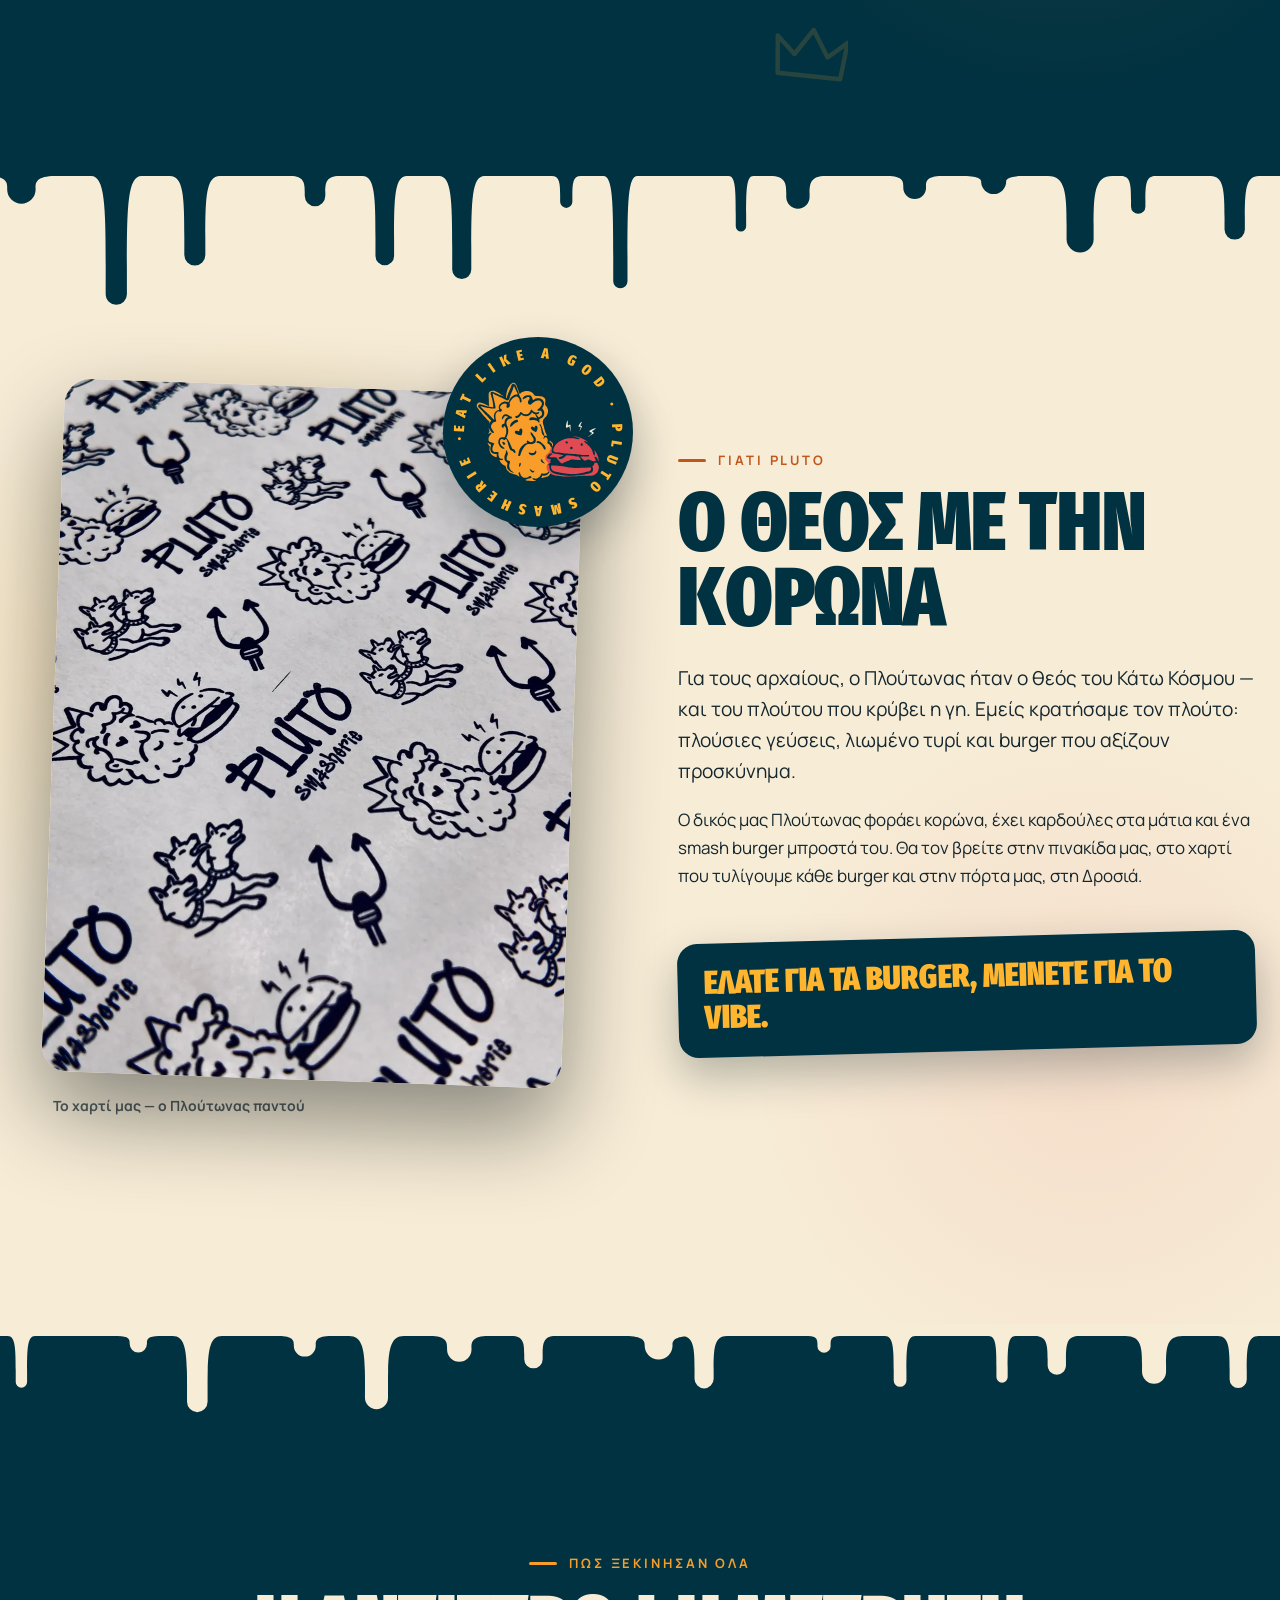
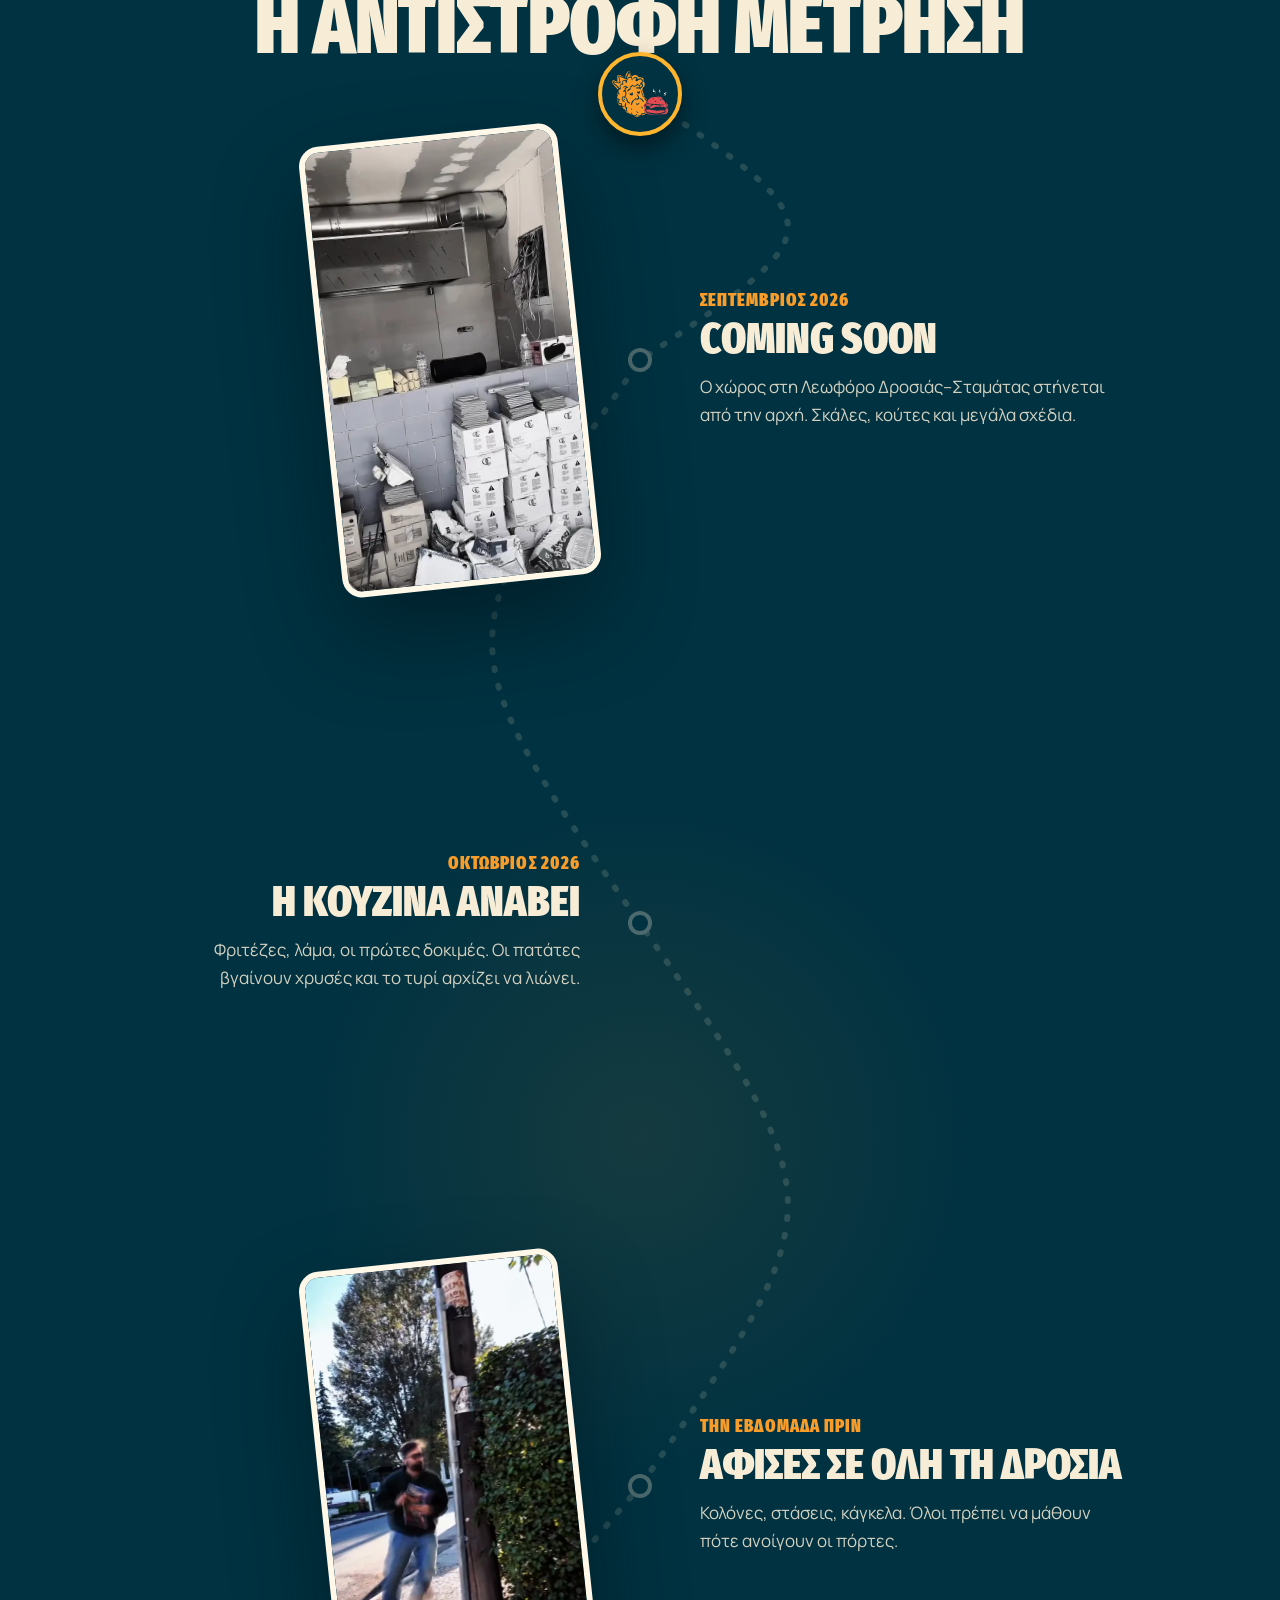
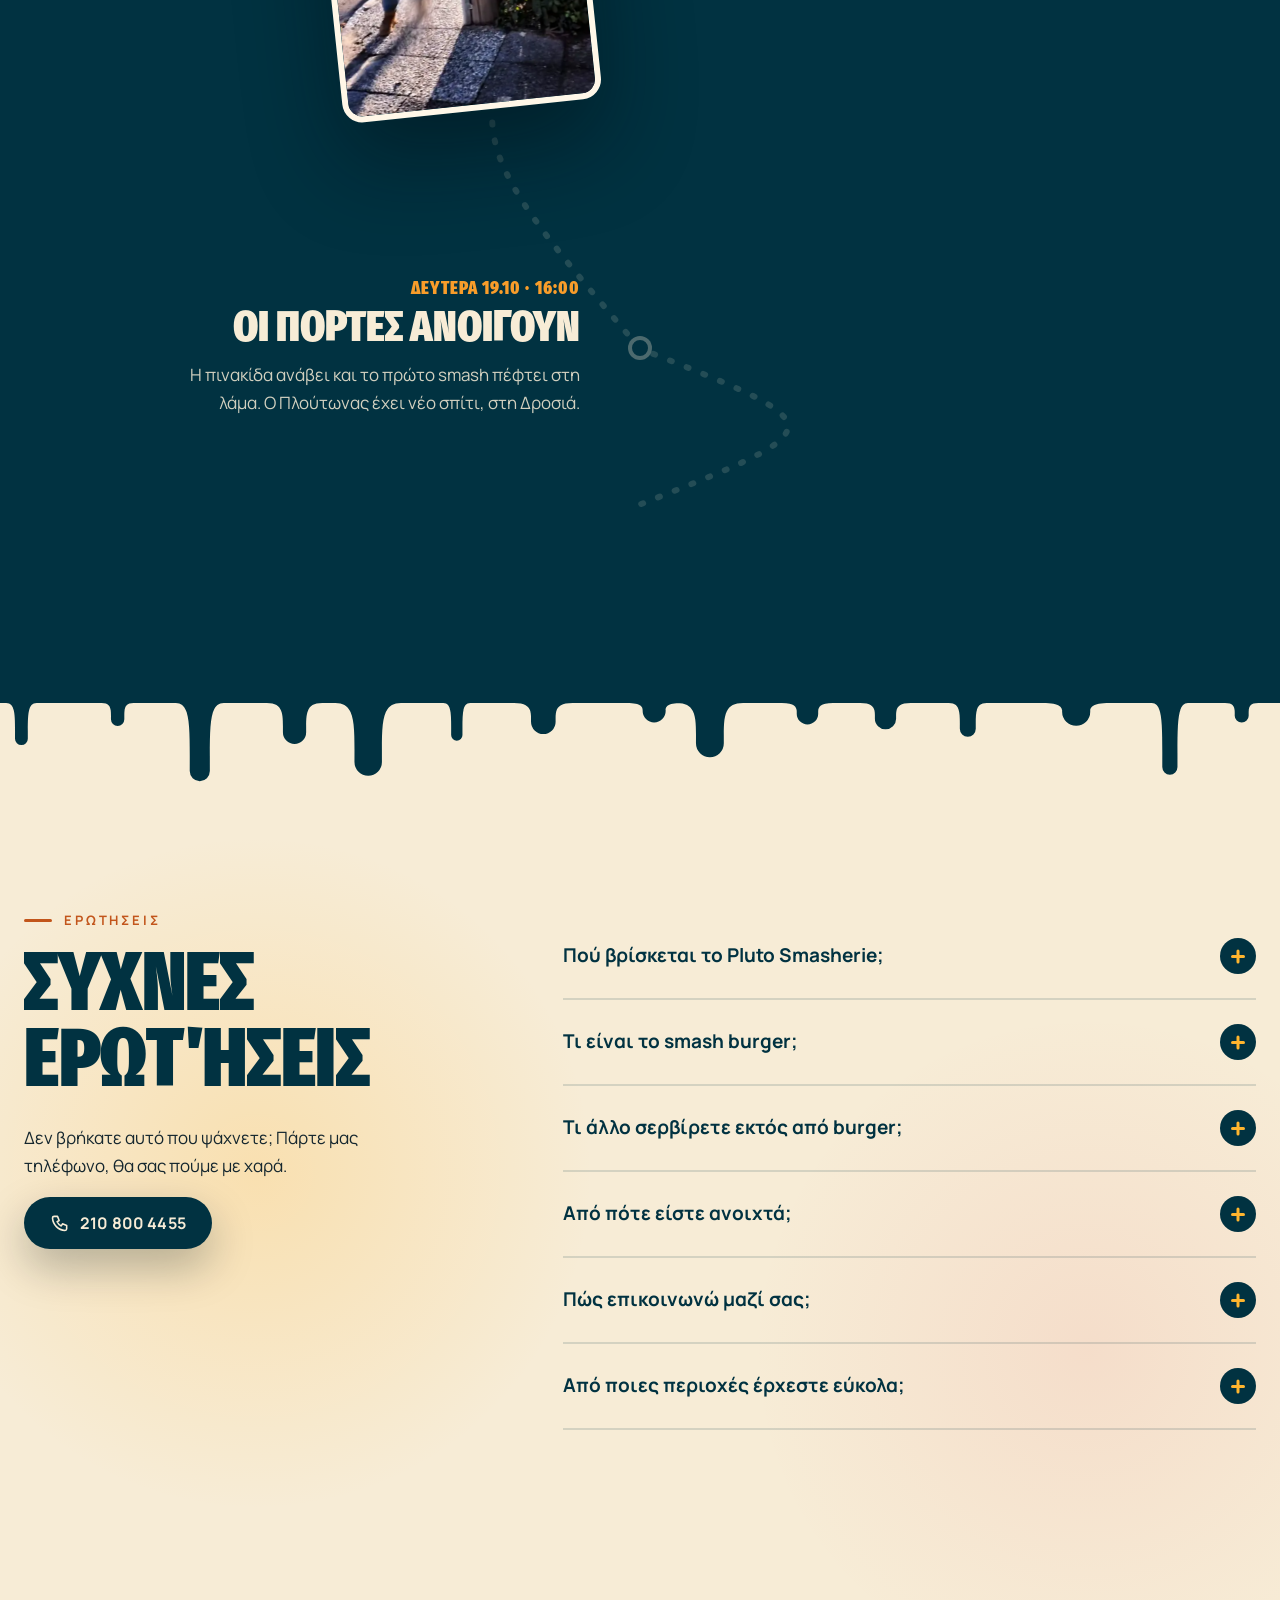
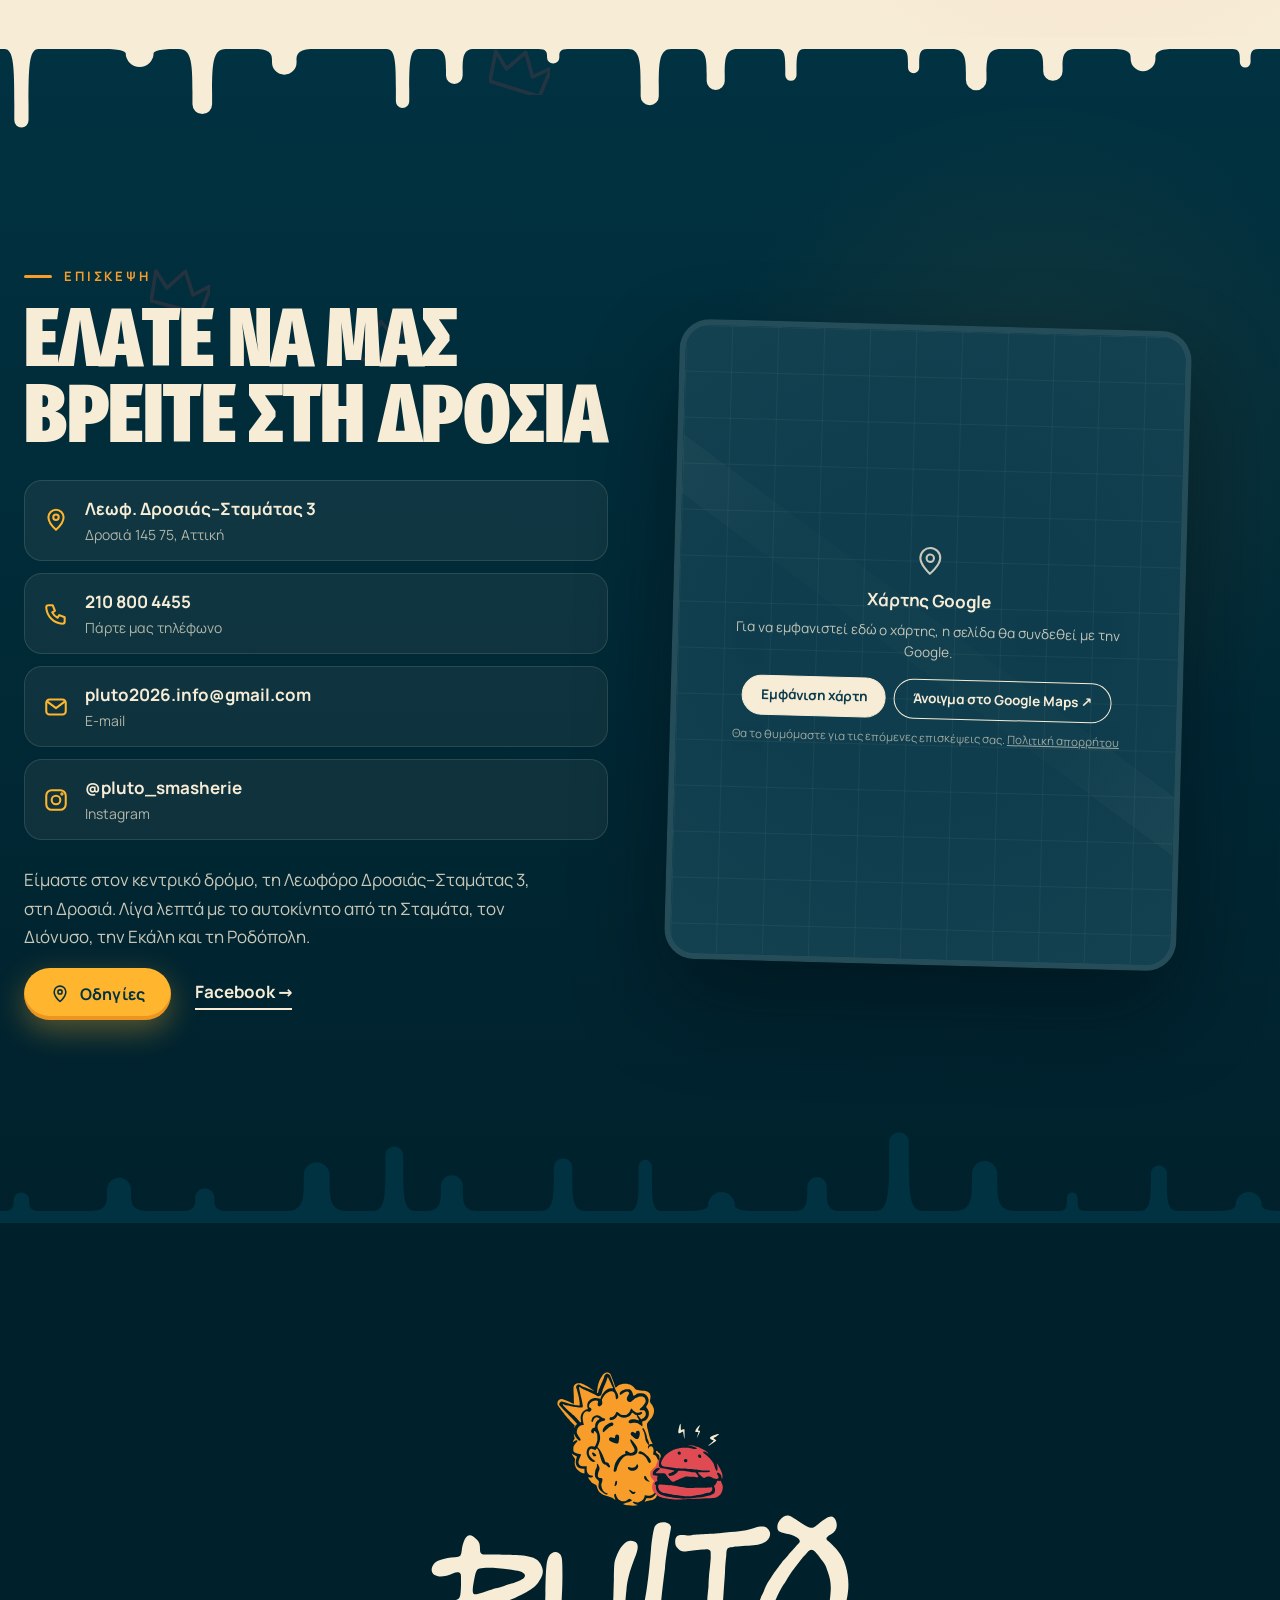
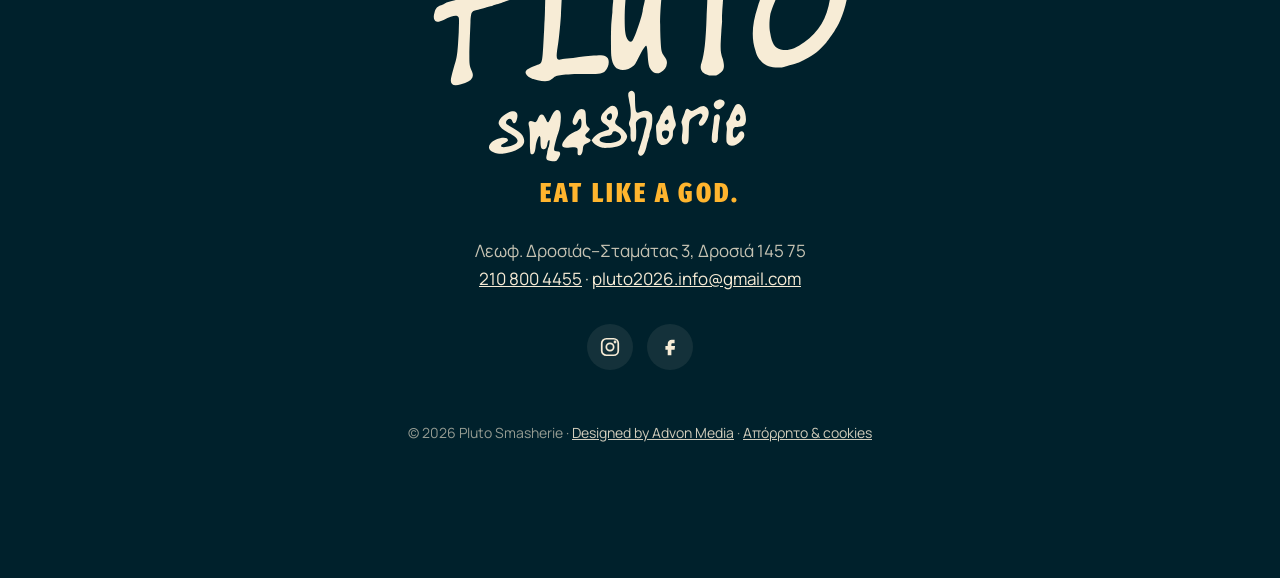
==== commit 31871e88: "PLUTO: clean cheese strip under the hero (no overlap, no tilt, drips grow once); Pluto logo sits bes" ====
--- a/index.html
+++ b/index.html
@@ -34,7 +34,7 @@
 <link rel="preload" href="assets/fonts/manrope-greek-400-normal.woff2" as="font" type="font/woff2" crossorigin>
 <script>document.documentElement.classList.add('js')</script>
 <style id="advon-fonts">@font-face{font-family:'Fira Sans Extra Condensed';font-style:normal;font-display:swap;font-weight:900;src:url(assets/fonts/fira-sans-extra-condensed-greek-900-normal.woff2) format('woff2');unicode-range:U+0370-0377,U+037A-037F,U+0384-038A,U+038C,U+038E-03A1,U+03A3-03FF}@font-face{font-family:'Fira Sans Extra Condensed';font-style:normal;font-display:swap;font-weight:900;src:url(assets/fonts/fira-sans-extra-condensed-latin-ext-900-normal.woff2) format('woff2');unicode-range:U+0100-02BA,U+02BD-02C5,U+02C7-02CC,U+02CE-02D7,U+02DD-02FF,U+0304,U+0308,U+0329,U+1D00-1DBF,U+1E00-1E9F,U+1EF2-1EFF,U+2020,U+20A0-20AB,U+20AD-20C0,U+2113,U+2C60-2C7F,U+A720-A7FF}@font-face{font-family:'Fira Sans Extra Condensed';font-style:normal;font-display:swap;font-weight:900;src:url(assets/fonts/fira-sans-extra-condensed-latin-900-normal.woff2) format('woff2');unicode-range:U+0000-00FF,U+0131,U+0152-0153,U+02BB-02BC,U+02C6,U+02DA,U+02DC,U+0304,U+0308,U+0329,U+2000-206F,U+20AC,U+2122,U+2191,U+2193,U+2212,U+2215,U+FEFF,U+FFFD}@font-face{font-family:'Manrope';font-style:normal;font-display:swap;font-weight:400;src:url(assets/fonts/manrope-greek-400-normal.woff2) format('woff2');unicode-range:U+0370-0377,U+037A-037F,U+0384-038A,U+038C,U+038E-03A1,U+03A3-03FF}@font-face{font-family:'Manrope';font-style:normal;font-display:swap;font-weight:400;src:url(assets/fonts/manrope-latin-ext-400-normal.woff2) format('woff2');unicode-range:U+0100-02BA,U+02BD-02C5,U+02C7-02CC,U+02CE-02D7,U+02DD-02FF,U+0304,U+0308,U+0329,U+1D00-1DBF,U+1E00-1E9F,U+1EF2-1EFF,U+2020,U+20A0-20AB,U+20AD-20C0,U+2113,U+2C60-2C7F,U+A720-A7FF}@font-face{font-family:'Manrope';font-style:normal;font-display:swap;font-weight:400;src:url(assets/fonts/manrope-latin-400-normal.woff2) format('woff2');unicode-range:U+0000-00FF,U+0131,U+0152-0153,U+02BB-02BC,U+02C6,U+02DA,U+02DC,U+0304,U+0308,U+0329,U+2000-206F,U+20AC,U+2122,U+2191,U+2193,U+2212,U+2215,U+FEFF,U+FFFD}@font-face{font-family:'Manrope';font-style:normal;font-display:swap;font-weight:700;src:url(assets/fonts/manrope-greek-700-normal.woff2) format('woff2');unicode-range:U+0370-0377,U+037A-037F,U+0384-038A,U+038C,U+038E-03A1,U+03A3-03FF}@font-face{font-family:'Manrope';font-style:normal;font-display:swap;font-weight:700;src:url(assets/fonts/manrope-latin-ext-700-normal.woff2) format('woff2');unicode-range:U+0100-02BA,U+02BD-02C5,U+02C7-02CC,U+02CE-02D7,U+02DD-02FF,U+0304,U+0308,U+0329,U+1D00-1DBF,U+1E00-1E9F,U+1EF2-1EFF,U+2020,U+20A0-20AB,U+20AD-20C0,U+2113,U+2C60-2C7F,U+A720-A7FF}@font-face{font-family:'Manrope';font-style:normal;font-display:swap;font-weight:700;src:url(assets/fonts/manrope-latin-700-normal.woff2) format('woff2');unicode-range:U+0000-00FF,U+0131,U+0152-0153,U+02BB-02BC,U+02C6,U+02DA,U+02DC,U+0304,U+0308,U+0329,U+2000-206F,U+20AC,U+2122,U+2191,U+2193,U+2212,U+2215,U+FEFF,U+FFFD}</style>
-<style>:root{--navy:#013241;--navy2:#03465C;--deep:#00212C;--cream:#F7ECD6;--cream2:#FFF7E8;--ink:#14262E;--cheese:#FFB52E;--orange:#F89D2A;--ketchup:#E04A53;--ok:#C2551B;--fd:'Fira Sans Extra Condensed','Arial Narrow',Impact,sans-serif;--fb:'Manrope',system-ui,-apple-system,'Segoe UI',sans-serif;--sh1:0 6px 18px rgba(0,20,28,.18);--sh2:0 18px 44px rgba(0,20,28,.28);--sh3:0 40px 90px rgba(0,10,16,.45);--ease:cubic-bezier(.22,1,.36,1);--spring:cubic-bezier(.34,1.56,.64,1);--w:1240px;color-scheme:light only}*,*::before,*::after{box-sizing:border-box}html{scroll-behavior:smooth;-webkit-text-size-adjust:100%;overflow-x:clip}@media (prefers-reduced-motion:reduce){html{scroll-behavior:auto}}body{margin:0;background:var(--navy);color:var(--cream);font:400 17px/1.65 var(--fb);overflow-x:clip;-webkit-font-smoothing:antialiased}img,video,svg{display:block;max-width:100%}a{color:inherit}h1,h2,h3{margin:0;font-weight:900}p{margin:0 0 1em}.skip{position:absolute;left:-9999px;top:8px;z-index:200;background:var(--cheese);color:var(--navy);padding:10px 16px;border-radius:10px;font-weight:700}.skip:focus{left:12px}:focus-visible{outline:3px solid var(--cheese);outline-offset:3px;border-radius:6px}.wrap{width:min(var(--w),100% - 48px);margin-inline:auto}section{position:relative;isolation:isolate}.eyebrow{font:700 13px/1 var(--fb);letter-spacing:.22em;text-transform:uppercase;color:var(--orange);margin:0 0 18px;display:flex;align-items:center;gap:12px}.eyebrow::before{content:"";width:28px;height:3px;border-radius:3px;background:currentColor}h2{font:900 clamp(46px,6.4vw,96px)/.92 var(--fd);text-transform:uppercase;letter-spacing:-.005em;margin-bottom:28px}.lead{font-size:clamp(18px,1.5vw,21px);line-height:1.6}.btn{display:inline-flex;align-items:center;gap:10px;padding:16px 26px;border-radius:999px;font:800 16px/1 var(--fb);text-decoration:none;letter-spacing:.01em;position:relative;overflow:hidden;transition:transform .35s var(--spring),box-shadow .35s}.btn svg{width:20px;height:20px;flex:none}.btn-p{background:var(--cheese);color:var(--navy);box-shadow:0 10px 30px rgba(255,181,46,.35),inset 0 -4px 0 rgba(200,90,10,.35)}.btn-d{background:var(--navy);color:var(--cream);box-shadow:var(--sh2)}.btn-s{padding:11px 18px;font-size:14px;background:var(--cheese);color:var(--navy)}.btn::after{content:"";position:absolute;inset:0;background:linear-gradient(105deg,transparent 30%,rgba(255,255,255,.55) 50%,transparent 70%);transform:translateX(-120%)}@media (hover:hover){.btn:hover{transform:translateY(-3px) scale(1.03)}.btn:hover::after{transform:translateX(120%);transition:transform .8s}}.btn:active{transform:scale(.96)}.tlink{font-weight:700;text-decoration:none;border-bottom:2px solid currentColor;padding-bottom:2px}@media (hover:hover){.tlink:hover{color:var(--cheese)}}.hd{position:fixed;inset:0 0 auto;z-index:60;display:flex;align-items:center;gap:24px;padding:14px clamp(16px,3vw,40px);transition:background .4s,box-shadow .4s,padding .4s}.hd.solid{background:rgba(1,50,65,.92);-webkit-backdrop-filter:blur(12px);backdrop-filter:blur(12px);box-shadow:0 8px 30px rgba(0,0,0,.25);padding-block:10px}.brand{display:flex;align-items:center;gap:12px;color:var(--cream);margin-right:auto;text-decoration:none}.hd-logo{width:auto;height:58px;flex:none;transition:transform .6s var(--spring);transform-origin:50% 80%}.hd.solid .hd-logo{transform:scale(.84)}@media (hover:hover){.brand:hover .hd-logo{transform:rotate(-8deg) scale(1.06)}}.wm{width:auto;height:52px;fill:currentColor;transition:transform .5s var(--spring)}.hd.solid .wm{transform:scale(.86) rotate(-2deg)}.nav{display:flex;gap:28px;align-items:center}.nav a{color:var(--cream);text-decoration:none;font:700 15px/1 var(--fb);position:relative;padding:8px 0}.nav a::after{content:"";position:absolute;left:0;right:0;bottom:0;height:3px;border-radius:3px;background:var(--cheese);transform:scaleX(0);transform-origin:left;transition:transform .35s var(--ease)}@media (hover:hover){.nav a:hover::after{transform:scaleX(1)}}.nav .nav-call{display:none}.hd-r{display:flex;align-items:center;gap:14px}.langs{display:flex;gap:6px}.langs button{border:0;background:none;padding:6px;border-radius:8px;cursor:pointer;opacity:.55;transition:opacity .2s,transform .2s}.langs button[aria-pressed=true]{opacity:1}.flag{display:block;width:18px;height:12px;overflow:hidden;line-height:0;border-radius:2px;box-shadow:0 0 0 1px rgba(255,255,255,.25)}.flag svg{display:block;width:100%;height:100%}.burger{display:none;width:46px;height:46px;border:0;border-radius:50%;background:var(--cheese);cursor:pointer;position:relative}.burger i{position:absolute;left:13px;right:13px;height:3px;border-radius:3px;background:var(--navy);transition:transform .35s var(--ease),opacity .2s}.burger i:nth-child(1){top:15px}.burger i:nth-child(2){top:21.5px}.burger i:nth-child(3){top:28px}.burger[aria-expanded=true] i:nth-child(1){transform:translateY(6.5px) rotate(45deg)}.burger[aria-expanded=true] i:nth-child(2){opacity:0}.burger[aria-expanded=true] i:nth-child(3){transform:translateY(-6.5px) rotate(-45deg)}@media (max-width:1020px){.burger{display:block;z-index:70}.hd-call{display:none}.nav{position:fixed;inset:0;z-index:65;flex-direction:column;justify-content:center;gap:10px;background:var(--navy);clip-path:circle(0 at calc(100% - 44px) 38px);transition:clip-path .6s var(--ease);visibility:hidden}.nav.open{clip-path:circle(150% at calc(100% - 44px) 38px);visibility:visible}.nav a{font:900 44px/1.1 var(--fd);text-transform:uppercase;opacity:0;transform:translateY(20px);transition:opacity .4s,transform .5s var(--spring)}.nav.open a{opacity:1;transform:none}.nav.open a:nth-child(2){transition-delay:.05s}.nav.open a:nth-child(3){transition-delay:.1s}.nav.open a:nth-child(4){transition-delay:.15s}.nav.open a:nth-child(5){transition-delay:.2s}.nav.open a:nth-child(6){transition-delay:.25s}.nav .nav-call{display:inline-flex;align-items:center;gap:10px;margin-top:18px;font:800 20px/1 var(--fb);background:var(--cheese);color:var(--navy);padding:16px 24px;border-radius:999px}.nav .nav-call svg{width:22px;height:22px}.nav .nav-call::after{display:none}.langs{position:relative;z-index:70}}@media (max-width:520px){.wm{height:36px}.hd-logo{height:44px}.brand{gap:8px}.hd{gap:12px}}#intro{position:fixed;inset:0;z-index:100;background:var(--navy);display:none;place-items:center;pointer-events:none}.intro #intro{display:grid}.in-logo svg{width:100%;height:auto}.in-logo{width:min(56vw,340px);transform:scale(.2);opacity:0;animation:inPop .7s var(--spring) .05s forwards}@keyframes inPop{to{transform:scale(1);opacity:1}}.in-cheese{position:absolute;left:0;top:0;width:100%;height:100%;overflow:visible;transform:translateY(-120%);fill:var(--cheese)}.intro.go .in-cheese{transition:transform .5s cubic-bezier(.55,0,.3,1);transform:translateY(0)}.intro.out #intro{transition:transform .75s cubic-bezier(.65,0,.35,1);transform:translateY(118%)}.intro.out .in-logo{transition:opacity .2s;opacity:0}.hero{min-height:100svh;display:grid;grid-template-columns:minmax(0,1.05fr) minmax(0,1fr);align-items:center;gap:20px;padding:120px clamp(20px,5vw,80px) 0;overflow-x:clip;background:radial-gradient(110% 80% at 75% 55%,#05506A 0,var(--navy) 62%)}.h-bg{position:absolute;inset:0;z-index:-1;pointer-events:none;overflow:hidden}.h-glow{position:absolute;width:70vmax;height:70vmax;right:-12vmax;bottom:-30vmax;border-radius:50%;background:radial-gradient(circle,rgba(248,157,42,.42),rgba(248,157,42,0) 62%);transform:translate(var(--gx,0),var(--gy,0));transition:transform .6s var(--ease)}.mq{position:absolute;left:0;white-space:nowrap;display:flex;font:900 clamp(110px,15vw,240px)/1 var(--fd);color:transparent;-webkit-text-stroke:1.5px rgba(247,236,214,.10);letter-spacing:.01em}.mq span{padding-right:.2em}.mq1{top:14%;animation:mq 46s linear infinite}.mq2{top:58%;animation:mq 60s linear infinite reverse}@keyframes mq{to{transform:translateX(-50%)}}.h-txt{position:relative;z-index:2;max-width:640px;padding-bottom:9vh}.kick{display:inline-flex;align-items:center;gap:10px;font:700 14px/1 var(--fb);background:rgba(247,236,214,.08);border:1px solid rgba(247,236,214,.18);padding:10px 16px;border-radius:999px;margin:0 0 26px}.kick .dot{width:9px;height:9px;border-radius:50%;background:#58D68D;box-shadow:0 0 0 0 rgba(88,214,141,.6);animation:pulse 2.2s infinite}@keyframes pulse{70%{box-shadow:0 0 0 10px rgba(88,214,141,0)}100%{box-shadow:0 0 0 0 rgba(88,214,141,0)}}.h1{font:800 clamp(17px,1.5vw,21px)/1.35 var(--fb);color:var(--orange);margin:0 0 6px;letter-spacing:.01em}.display{font:900 clamp(84px,10.4vw,176px)/.84 var(--fd);margin:0 0 clamp(50px,5vw,74px);letter-spacing:-.01em;color:var(--cream)}.display .dl{display:block}.god{position:relative;display:inline-block;color:var(--cheese)}.god-drip{position:absolute;left:2%;top:86%;width:96%;height:.55em;overflow:visible;fill:var(--cheese)}.h-sub{font-size:clamp(17px,1.35vw,20px);max-width:520px;color:rgba(247,236,214,.86)}.h-cta{display:flex;align-items:center;gap:26px;flex-wrap:wrap;margin-top:30px}.h-food{position:relative;z-index:1;align-self:end;justify-self:center;width:min(100%,560px);height:100%;display:flex;flex-direction:column;justify-content:flex-end;align-items:center}.bite-btn{all:unset;display:block;position:relative;cursor:pointer;width:100%;-webkit-tap-highlight-color:transparent}.bite-btn:focus-visible{outline:3px solid var(--cheese);outline-offset:6px;border-radius:24px}.tilt{display:block;position:relative;transform-style:preserve-3d;transform:perspective(1100px) rotateX(var(--rx,0deg)) rotateY(var(--ry,0deg)) translateY(var(--ty,0px));transition:transform .5s var(--ease);will-change:transform}.h-burger{width:100%;height:auto}.bite-btn{filter:drop-shadow(0 40px 60px rgba(0,8,12,.55)) drop-shadow(0 0 40px rgba(248,157,42,.18))}.tilt{-webkit-mask-composite:source-in;mask-composite:intersect}.h-drips{position:absolute;inset:0;width:100%;height:100%;overflow:visible;pointer-events:none}.h-drips .d{fill:url(#hdg);transform-origin:50% 0;transform-box:fill-box;animation:drip var(--t,5s) ease-in-out var(--dl,0s) infinite alternate}@keyframes drip{from{transform:scaleY(.55)}to{transform:scaleY(1.12)}}.h-drips .drop{fill:#FFC23D;animation:drop var(--t,5s) ease-in var(--dl,0s) infinite}@keyframes drop{0%,62%{transform:translateY(0) scale(0);opacity:0}66%{transform:translateY(0) scale(1);opacity:1}100%{transform:translateY(220px) scale(.7);opacity:0}}.bolts{position:absolute;top:2%;right:4%;width:22%;z-index:2}.bolts path{fill:var(--cream);transform-box:fill-box;transform-origin:50% 100%;animation:zap 2.6s infinite}.bolts .b2{animation-delay:.25s}.bolts .b3{animation-delay:.5s}@keyframes zap{0%,40%,100%{opacity:1;transform:none}45%{opacity:.2;transform:scale(.85)}50%{opacity:1;transform:scale(1.12) rotate(-6deg)}60%{opacity:.5}}.bite-hint{font:700 13px/1 var(--fb);letter-spacing:.06em;color:var(--cream);background:rgba(0,20,28,.55);border:1px dashed rgba(247,236,214,.45);padding:9px 14px;border-radius:999px;position:absolute;left:-10%;bottom:40%;transform:rotate(-6deg);z-index:3;margin:0;animation:bob 3s ease-in-out infinite}@keyframes bob{50%{transform:rotate(-6deg) translateY(-6px)}}.crumbs{position:absolute;inset:0;pointer-events:none}.crumbs i{position:absolute;width:var(--s,8px);height:var(--s,8px);border-radius:40% 60% 50% 45%;background:var(--c,#D9822F);animation:crumb .9s var(--ease) forwards}@keyframes crumb{to{transform:translate(var(--x),var(--y)) rotate(var(--r));opacity:0}}.scroll-cue{position:absolute;left:50%;bottom:26px;width:28px;height:46px;border:2px solid rgba(247,236,214,.5);border-radius:20px;transform:translateX(-50%);z-index:3;transition:opacity .4s}.scroll-cue span{position:absolute;left:50%;top:8px;width:4px;height:10px;margin-left:-2px;border-radius:2px;background:var(--cheese);animation:cue 1.8s infinite}@keyframes cue{60%{transform:translateY(14px);opacity:0}100%{opacity:0}}.scrolled .scroll-cue{opacity:0}.js .h-txt>*{opacity:0;transform:translateY(26px)}.js .ready .h-txt>*{opacity:1}.js .ready .h-txt>*{opacity:1;transform:none;transition:opacity .6s,transform .9s var(--spring)}.js .ready .h-txt>*:nth-child(2){transition-delay:.08s}.js .ready .h-txt>*:nth-child(3){transition-delay:.16s}.js .ready .h-txt>*:nth-child(4){transition-delay:.26s}.js .ready .h-txt>*:nth-child(5){transition-delay:.34s}.js .h-food .bite-btn{transform:translateY(40%) scale(.9);opacity:0}.js .ready .h-food .bite-btn{transform:none;opacity:1;transition:transform 1.1s var(--spring) .15s,opacity .5s .15s}.js .ready .god-drip path{animation:godDrip 1.6s var(--ease) .7s both}@keyframes godDrip{from{transform:scaleY(0)}}.god-drip path{transform-origin:50% 0}@media (max-width:860px){.hero{grid-template-columns:1fr;padding:96px 20px 0;gap:0;min-height:auto}.h-txt{display:contents}.kick{order:1;justify-self:start}.h1{order:2}.display{order:3;margin-bottom:34px}.h-food{order:4}.h-sub{order:5;margin-top:10px}.h-cta{order:6;margin:22px 0 60px}.h-food .bite-btn{max-height:58svh;overflow:hidden;-webkit-mask-image:linear-gradient(#000 78%,transparent);mask-image:linear-gradient(#000 78%,transparent)}.display{font-size:clamp(70px,22vw,120px)}.h-food{width:min(100%,430px);margin-top:10px}.bite-hint{bottom:auto;top:8%;left:0}.mq1{top:30%}.mq2{top:64%}.scroll-cue{display:none}}.drip-edge{position:absolute;left:0;right:0;top:100%;height:150px;z-index:5;pointer-events:none;margin-top:-1px}.drip-edge svg{position:absolute;inset:0 0 auto;width:100%;height:100%;overflow:visible}.drip-edge[data-up]{top:auto;bottom:100%;margin:0 0 -1px;transform:scaleY(-1)}.drip-edge .fall{position:absolute;top:0;width:12px;height:16px;border-radius:50% 50% 50% 50%/60% 60% 40% 40%;opacity:0;animation:fall var(--t,4s) ease-in var(--dl,0s) infinite}@keyframes fall{0%,70%{opacity:0;transform:translateY(var(--y0,40px)) scale(.3)}74%{opacity:1;transform:translateY(var(--y0,40px)) scale(1)}100%{opacity:0;transform:translateY(calc(var(--y0,40px) + 160px)) scale(.8)}}.ticker{position:relative;background:var(--cheese);color:var(--navy);padding:22px 0 20px;overflow:visible;margin-top:-1px}.tk-in{display:flex;align-items:center;gap:28px;white-space:nowrap;font:900 clamp(30px,3.6vw,52px)/1 var(--fd);text-transform:uppercase;width:max-content;animation:mq 34s linear infinite;transform-origin:center}.ticker .tk-wrap{overflow:hidden}.tk-in i{display:block;width:19px;height:30px;background:var(--ketchup);flex:none;clip-path:polygon(60% 0,10% 56.25%,50% 56.25%,30% 100%,95% 37.5%,55% 37.5%,80% 0)}.tk-in i svg{width:100%;height:100%;fill:currentColor}.ticker{overflow-x:clip}.amb{position:absolute;inset:0;z-index:-1;overflow:hidden;pointer-events:none}.amb i{position:absolute;display:block}.amb.off i{animation-play-state:paused!important}.amb .ab{width:var(--s);height:calc(var(--s)*1.6);color:var(--c);opacity:0;animation:twk var(--t) ease-in-out var(--dl) infinite}.amb .ab svg,.amb .ac svg{width:100%;height:100%;fill:currentColor}@keyframes twk{0%,100%{opacity:0;transform:scale(.6)}50%{opacity:var(--o,.5);transform:scale(1)}}.amb .ac{width:var(--s);height:calc(var(--s)*.75);color:var(--c);opacity:var(--o,.12);animation:drift var(--t) ease-in-out var(--dl) infinite alternate}@keyframes drift{from{transform:translate(0,0)}to{transform:translate(var(--dx),var(--dy))}}.amb .pat{inset:-120px;background-size:220px 220px;opacity:.07;animation:pat 60s linear infinite}@keyframes pat{to{transform:translate(220px,220px)}}.amb .wash{width:60vmax;height:60vmax;border-radius:50%;background:radial-gradient(circle,var(--c),transparent 62%);opacity:.5;animation:drift var(--t) ease-in-out infinite alternate}.smash{background:var(--navy);height:520vh;padding-top:150px}.sm-pin{position:sticky;top:0;height:100svh;display:grid;grid-template-columns:minmax(0,.9fr) minmax(0,1.1fr);align-items:center;gap:40px;width:min(var(--w),100% - 48px);margin-inline:auto}.sm-txt h2{font-size:clamp(46px,5.2vw,82px)}.steps{list-style:none;margin:0;padding:0;display:grid}.steps li{grid-area:1/1;opacity:0;transform:translateY(24px);transition:opacity .45s,transform .6s var(--spring);pointer-events:none;max-width:460px}.steps li.on{opacity:1;transform:none;pointer-events:auto}.steps b{font:900 18px/1 var(--fd);color:var(--navy);background:var(--cheese);border-radius:999px;padding:6px 12px;display:inline-block;margin-bottom:14px}.steps h3{font:900 clamp(34px,3.4vw,52px)/1 var(--fd);text-transform:uppercase;color:var(--cheese);margin-bottom:12px}.steps p{font-size:18px;color:rgba(247,236,214,.88)}.sm-prog{height:6px;border-radius:6px;background:rgba(247,236,214,.12);margin-top:26px;max-width:460px;overflow:hidden}.sm-prog i{display:block;height:100%;width:100%;background:linear-gradient(90deg,var(--orange),var(--cheese));transform:scaleX(var(--p,0));transform-origin:left;border-radius:6px}.sm-stage{position:relative;aspect-ratio:560/380;justify-self:center;width:100%}.sm-stage::before{content:"";position:absolute;inset:6%;border-radius:50%;background:radial-gradient(circle,rgba(248,157,42,.2),transparent 65%)}#scene{width:100%;height:100%;overflow:hidden}#steam path{fill:none;stroke:rgba(247,236,214,.55);stroke-width:5;stroke-linecap:round;stroke-dasharray:30 200;animation:steam 1.6s linear infinite}#steam path:nth-child(2){animation-delay:.4s}#steam path:nth-child(3){animation-delay:.8s}@keyframes steam{from{stroke-dashoffset:230}to{stroke-dashoffset:0}}#splat circle{fill:#F6D58A}@media (max-width:860px){.smash{height:480vh;padding-top:120px}.sm-pin{grid-template-columns:1fr;grid-template-rows:auto 1fr;align-content:center;gap:0;padding-top:70px}.sm-stage{order:-1;width:100%;margin-bottom:6px}.sm-txt h2{font-size:clamp(34px,9.5vw,52px);margin-bottom:14px}.sm-txt .eyebrow{margin-bottom:10px}.steps h3{font-size:30px;margin-bottom:6px}.steps p{font-size:16px;margin:0}.steps b{margin-bottom:8px}.sm-prog{margin-top:14px}}.kitchen{background:var(--cream);color:var(--ink);padding:210px 0 200px}.kitchen .eyebrow,.story .eyebrow,.faq .eyebrow{color:var(--ok)}.ki-grid{display:grid;grid-template-columns:minmax(0,.86fr) minmax(0,1fr);gap:clamp(32px,5vw,80px);align-items:center}.ki-big{margin:0}.lens-box{position:relative;border-radius:28px;overflow:hidden;box-shadow:var(--sh3);transform:rotate(-1.5deg);cursor:zoom-in}.lens-box img{width:100%;height:auto}.lens{position:absolute;width:200px;height:200px;border-radius:50%;pointer-events:none;border:4px solid var(--cream2);box-shadow:0 18px 40px rgba(0,0,0,.4),inset 0 0 0 2px rgba(0,0,0,.08);background-repeat:no-repeat;opacity:0;transform:scale(.4);transition:opacity .25s,transform .35s var(--spring)}.lens-box.on .lens{opacity:1;transform:scale(1)}figcaption{font-size:14px;color:rgba(20,38,46,.72);margin-top:14px;font-weight:600}.ki-txt h2{color:var(--navy)}.tiles{display:grid;grid-template-columns:repeat(3,1fr);gap:16px;margin-top:34px}.tile{margin:0}.tile img{aspect-ratio:auto}.tile video,.tile img{width:100%;height:auto;border-radius:22px;box-shadow:var(--sh2);background:#ddd}.tile video{aspect-ratio:9/16;object-fit:cover}.tile figcaption{font-size:13px;line-height:1.35}.js .tile{opacity:0;transform:translateY(70px) scale(.92)}.js .tile.in{opacity:1;transform:translateY(var(--ty,0));transition:opacity .5s,transform .9s var(--spring)}.tile.t2{transition-delay:.08s}.tile.t3{transition-delay:.16s}@media (hover:hover){.tile:hover video,.tile:hover img{transform:scale(1.03);transition:transform .5s var(--spring)}}@media (max-width:860px){.kitchen{padding:170px 0 170px}.ki-grid{grid-template-columns:1fr}.tiles{gap:10px}.tile video,.tile img{border-radius:14px}.lens{display:none}}.menu{background:var(--navy);padding:230px 0 210px}.me-head{text-align:center;margin-bottom:40px}.me-head .eyebrow{justify-content:center}.rows{list-style:none;margin:0;padding:0;border-top:2px solid rgba(247,236,214,.15)}.row{display:grid;grid-template-columns:90px minmax(0,1fr) minmax(0,330px);gap:30px;align-items:center;padding:30px 0;border-bottom:2px solid rgba(247,236,214,.15);position:relative}.row .ico{width:78px;height:78px;color:var(--cheese);transition:transform .5s var(--spring)}.row .ico svg{width:100%;height:100%}.big{position:relative;font:900 clamp(56px,8.6vw,140px)/.9 var(--fd);letter-spacing:-.01em;white-space:nowrap}.big .o{color:transparent;-webkit-text-stroke:2px rgba(247,236,214,.55)}.big .f{position:absolute;left:0;top:0;color:var(--cheese);clip-path:inset(0 calc(100% - var(--fill,0%)) 0 0)}.row p{margin:0;color:rgba(247,236,214,.85);font-size:17px}@media (hover:hover){.row:hover .ico{transform:rotate(-12deg) scale(1.15)}.row:hover .big .f{--fill:100%!important}}.me-note{text-align:center;margin:44px auto 0;max-width:640px;color:rgba(247,236,214,.8)}.me-note a{color:var(--cheese);font-weight:800}@media (max-width:860px){.menu{padding:190px 0 180px}.row{grid-template-columns:52px 1fr;gap:6px 16px;padding:22px 0}.row .ico{width:50px;height:50px;grid-row:span 2}.big{font-size:clamp(40px,12.5vw,64px)}.big .o{-webkit-text-stroke-width:1.5px}.row p{font-size:15px}}.story{background:var(--cream);color:var(--ink);padding:220px 0 210px}.st-grid{display:grid;grid-template-columns:minmax(0,1fr) minmax(0,1fr);gap:clamp(40px,6vw,96px);align-items:center}.st-ph{margin:0;position:relative;max-width:520px;justify-self:center}.st-ph img{width:100%;height:auto;border-radius:26px;box-shadow:var(--sh3)}.js .st-ph img{transform:rotate(-8deg) scale(.86) translateY(40px);opacity:0}.js .st-ph.in img{transform:rotate(2deg);opacity:1;transition:transform 1.1s var(--spring),opacity .5s}.badge{text-decoration:none;position:absolute;right:-60px;top:-50px;width:190px;height:190px;border-radius:50%;background:var(--navy);box-shadow:var(--sh2);display:grid;place-items:center}.badge .ring{position:absolute;inset:0;width:100%;height:100%;animation:spin 22s linear infinite}.badge text{font:900 15.5px var(--fd);letter-spacing:.14em;fill:var(--cheese)}.badge .b-logo{width:66%;animation:nod 3.4s ease-in-out infinite;transform-origin:50% 80%}@keyframes spin{to{transform:rotate(360deg)}}@keyframes nod{50%{transform:rotate(-5deg) translateY(-3px)}}.st-txt h2{color:var(--navy)}.quote{margin:30px 0 0;padding:22px 26px;border-radius:20px;background:var(--navy);color:var(--cheese);font:900 clamp(26px,2.6vw,36px)/1.05 var(--fd);text-transform:uppercase;transform:rotate(-1.5deg);box-shadow:var(--sh2);display:inline-block}@media (max-width:860px){.story{padding:180px 0 170px}.st-grid{grid-template-columns:1fr}.st-ph{max-width:86%}.badge{right:-24px;top:-40px;width:130px;height:130px}.badge text{font-size:15px}}.road{background:var(--navy);padding:230px 0 220px}.ro-head{text-align:center;margin-bottom:70px}.ro-head .eyebrow{justify-content:center}.ro{position:relative}.ro-path{position:absolute;left:0;top:0;width:100%;height:100%;overflow:visible;pointer-events:none}.ro-path path{fill:none;stroke-linecap:round;stroke-linejoin:round}.ro-bg{stroke:rgba(247,236,214,.14);stroke-width:6;stroke-dasharray:2 16}.ro-fg{stroke:var(--cheese);stroke-width:12;filter:drop-shadow(0 6px 14px rgba(255,181,46,.35))}.ro-walker{position:absolute;left:0;top:0;width:84px;height:84px;margin:-42px 0 0 -42px;z-index:3;transform:translate(var(--wx,50%),var(--wy,0));border-radius:50%;background:var(--navy);border:4px solid var(--cheese);padding:9px;box-shadow:0 12px 26px rgba(0,0,0,.45)}.ro-walker svg{width:100%;height:100%;animation:nod 1.2s ease-in-out infinite}.stops{list-style:none;margin:0;padding:0;display:grid;gap:110px;position:relative;z-index:2}.stop{display:grid;grid-template-columns:minmax(0,1fr) minmax(0,1fr);gap:120px;align-items:center}.stop .pin{position:absolute;left:50%;width:30px;height:30px;margin-left:-15px;border-radius:50%;background:var(--navy);border:5px solid rgba(247,236,214,.3);transition:background .4s,border-color .4s,transform .5s var(--spring);transform:scale(.8)}.stop{position:relative}.stop.lit .pin{background:var(--cheese);border-color:var(--cream);transform:scale(1.15)}.stop figure{margin:0;justify-self:end;width:min(260px,100%)}.stop figure.wide{width:min(420px,100%)}.stop img{width:100%;height:auto;border-radius:20px;box-shadow:var(--sh3);border:6px solid var(--cream2)}.stop:nth-child(even) figure{order:2;justify-self:start}.stop:nth-child(even)>div{text-align:right}.when{font:900 18px/1 var(--fd);letter-spacing:.06em;color:var(--orange);text-transform:uppercase;margin-bottom:8px}.stop h3{font:900 clamp(34px,3.4vw,54px)/1 var(--fd);text-transform:uppercase;color:var(--cream);margin-bottom:12px}.stop p:last-child{color:rgba(247,236,214,.85);margin:0;max-width:420px}.stop:nth-child(even) p:last-child{margin-left:auto}.js .stop figure{opacity:0;transform:rotate(var(--sr,-6deg)) scale(.85)}.js .stop.lit figure{opacity:1;transform:rotate(var(--sr,-6deg));transition:transform .9s var(--spring),opacity .4s}.stop:nth-child(even){--sr:5deg}@media (max-width:860px){.road{padding:180px 0 170px}.ro-head{margin-bottom:46px}.stops{gap:70px;padding-left:58px}.stop{grid-template-columns:1fr;gap:18px}.stop .pin{left:-44px;margin-left:0}.stop figure,.stop:nth-child(even) figure{order:0;justify-self:start;width:min(200px,70%)}.stop figure.wide{width:min(320px,100%)}.stop:nth-child(even)>div{text-align:left}.stop:nth-child(even) p:last-child{margin-left:0}.ro-walker{width:58px;height:58px;margin:-29px 0 0 -29px;padding:6px;border-width:3px}}.faq{background:var(--cream);color:var(--ink);padding:220px 0 210px}.fa-grid{display:grid;grid-template-columns:minmax(0,.8fr) minmax(0,1.2fr);gap:clamp(32px,6vw,90px);align-items:start}.fa-side{position:sticky;top:120px}.fa-side h2{color:var(--navy)}.fa-side p{max-width:380px}.qa{border-bottom:2px solid rgba(1,50,65,.14)}.qa summary{list-style:none;cursor:pointer;display:flex;justify-content:space-between;gap:20px;align-items:center;padding:24px 0;font:800 19px/1.35 var(--fb);color:var(--navy);transition:transform .3s var(--spring)}.qa summary::-webkit-details-marker{display:none}.qa summary i{flex:none;width:36px;height:36px;border-radius:50%;background:var(--navy);position:relative;transition:transform .4s var(--spring),background .3s}.qa summary i::before,.qa summary i::after{content:"";position:absolute;left:11px;right:11px;top:16.5px;height:3px;border-radius:2px;background:var(--cheese)}.qa summary i::after{transform:rotate(90deg);transition:transform .3s}.qa[open] summary i{transform:rotate(180deg);background:var(--ketchup)}.qa[open] summary i::after{transform:rotate(0)}@media (hover:hover){.qa summary:hover{transform:translateX(6px)}}.qa .ans{overflow:hidden}.qa .ans p{margin:0 0 24px;max-width:640px}@media (max-width:860px){.faq{padding:180px 0 170px}.fa-grid{grid-template-columns:1fr}.fa-side{position:static}.qa summary{font-size:17px}}.visit{background:linear-gradient(180deg,var(--navy),var(--deep));padding:230px 0 200px}.vi-grid{display:grid;grid-template-columns:minmax(0,1fr) minmax(0,1fr);gap:clamp(32px,5vw,80px);align-items:center}address{font-style:normal;display:grid;gap:12px;margin:10px 0 26px}.vi-row{display:flex;gap:16px;align-items:center;text-decoration:none;padding:14px 18px;border-radius:18px;background:rgba(247,236,214,.06);border:1px solid rgba(247,236,214,.12);transition:transform .35s var(--spring),background .3s}.vi-row svg{width:26px;height:26px;color:var(--cheese);flex:none}.vi-row>span{display:grid}.vi-row b{font-size:17px}.vi-row span span{font-size:14px;color:rgba(247,236,214,.7)}@media (hover:hover){.vi-row:hover{transform:translateX(8px);background:rgba(247,236,214,.1)}}.dirs{color:rgba(247,236,214,.82);max-width:520px}.vi-cta{display:flex;align-items:center;gap:24px;flex-wrap:wrap;margin-top:8px}.vi-map{border-radius:30px;overflow:hidden;box-shadow:var(--sh3);aspect-ratio:4/5;max-height:640px;border:6px solid rgba(247,236,214,.1);background:#0c3b4b;transform:rotate(1.5deg)}.vi-map iframe{display:block;width:100%;height:100%;border:0}@media (max-width:860px){.visit{padding:180px 0 140px}.vi-grid{grid-template-columns:1fr}.vi-map{aspect-ratio:1;transform:none}}.ft{position:relative;background:var(--deep);padding:150px 0 120px;text-align:center}.ft-drip{z-index:1}.ft-brand{display:inline-flex;flex-direction:column;align-items:center;gap:6px;color:var(--cream);text-decoration:none}.ft-logo{width:170px;transition:transform .6s var(--spring)}@media (hover:hover){.ft-brand:hover .ft-logo{transform:rotate(-8deg) scale(1.06)}}.ft-wm{width:min(420px,80vw);height:auto;fill:currentColor}.ft-slogan{font:900 26px/1 var(--fd);letter-spacing:.12em;text-transform:uppercase;color:var(--cheese);margin:18px 0 30px}.ft-cols{display:grid;justify-items:center;gap:14px;color:rgba(247,236,214,.8)}.ft-cols a{color:var(--cream)}.ft-soc{display:flex;gap:14px;justify-content:center}.ft-soc a{width:46px;height:46px;border-radius:50%;display:grid;place-items:center;background:rgba(247,236,214,.08);transition:transform .35s var(--spring),background .3s}.ft-soc svg{width:22px;height:22px}@media (hover:hover){.ft-soc a:hover{transform:translateY(-4px) rotate(-6deg);background:var(--cheese);color:var(--navy)}}.ft-legal{margin-top:34px;font-size:14px;color:rgba(247,236,214,.6)}.ft-legal a{color:rgba(247,236,214,.85)}.mbar{display:none}@media (max-width:860px){.mbar{position:fixed;left:12px;right:12px;bottom:calc(12px + env(safe-area-inset-bottom));z-index:50;display:grid;grid-template-columns:repeat(3,1fr);background:rgba(0,33,44,.94);-webkit-backdrop-filter:blur(10px);backdrop-filter:blur(10px);border-radius:22px;box-shadow:var(--sh3);border:1px solid rgba(247,236,214,.12);transform:translateY(140%);transition:transform .6s var(--spring)}.mbar.on{transform:none}.mbar a{display:flex;flex-direction:column;align-items:center;gap:4px;padding:11px 0;text-decoration:none;font:700 12px/1 var(--fb);color:var(--cream)}.mbar a:first-child{color:var(--cheese)}.mbar svg{width:22px;height:22px}.ft{padding-bottom:140px}}.totop{position:fixed;right:22px;bottom:22px;z-index:50;width:52px;height:52px;opacity:0;transform:translateY(20px) scale(.8);transition:opacity .4s,transform .5s var(--spring);color:var(--navy)}.totop.on{opacity:1;transform:none}.totop svg{width:100%;height:100%}.tt-bg{fill:var(--cheese)}.tt-fg{fill:none;stroke:var(--ketchup);stroke-width:4;stroke-dasharray:126;stroke-dashoffset:calc(126 - 126*var(--p,0));transform:rotate(-90deg);transform-origin:center}.totop path{fill:none;stroke:var(--navy);stroke-width:3;stroke-linecap:round;stroke-linejoin:round}@media (max-width:860px){.totop{display:none}}.lc-w{display:inline-block;white-space:nowrap}.lc-c{display:inline-block}.js .lc .lc-c{opacity:0}.js .lc.in .lc-c{opacity:1;transition:opacity .35s,transform .7s var(--spring);transition-delay:calc(var(--i)*24ms)}.js .lc[data-fx=drop] .lc-c{transform:translateY(-.9em) rotate(-8deg)}.js .lc[data-fx=squash] .lc-c{transform:scale(1.6,.2);transform-origin:50% 100%}.js .lc[data-fx=flip] .lc-c{transform:rotateX(-95deg);transform-origin:50% 100%}.js .lc[data-fx=crown] .lc-c{transform:translateY(.6em) scale(.4)}.js .lc[data-fx=count] .lc-c{transform:translateX(.6em) skewX(-20deg)}.js .lc.in .lc-c{transform:none}.js .rv{opacity:0;transform:translateY(30px)}.js .rv.in{opacity:1;transform:none;transition:opacity .5s,transform .7s var(--spring)}.swap main,.swap .hd{transition:opacity .2s}.swap main{opacity:.4}.lb{position:fixed;inset:0;z-index:120;background:rgba(0,16,22,.92);display:grid;place-items:center;padding:24px}.lb[hidden]{display:none}.lb img{max-width:min(92vw,1100px);max-height:86vh;width:auto;height:auto;border-radius:18px;box-shadow:var(--sh3);animation:lbIn .45s var(--spring)}@keyframes lbIn{from{transform:scale(.8);opacity:0}}.lb-x{position:absolute;top:18px;right:18px;width:52px;height:52px;border-radius:50%;border:0;background:var(--cheese);color:var(--navy);font:700 32px/1 var(--fb);cursor:pointer}[data-lb]{cursor:zoom-in}@media (prefers-reduced-motion:reduce){*,*::before,*::after{animation:none!important;transition:none!important}.js .h-txt>*,.js .h-food .bite-btn,.js .tile,.js .st-ph img,.js .stop figure,.js .rv,.js .lc .lc-c{opacity:1!important;transform:none!important}.steps li{transition:none}}.hero{z-index:9}.ticker{z-index:8}.smash{z-index:7}.kitchen{z-index:6}.menu{z-index:5}.story{z-index:4}.road{z-index:3}.faq{z-index:2}.visit{z-index:1}</style>
+<style>:root{--navy:#013241;--navy2:#03465C;--deep:#00212C;--cream:#F7ECD6;--cream2:#FFF7E8;--ink:#14262E;--cheese:#FFB52E;--orange:#F89D2A;--ketchup:#E04A53;--ok:#C2551B;--fd:'Fira Sans Extra Condensed','Arial Narrow',Impact,sans-serif;--fb:'Manrope',system-ui,-apple-system,'Segoe UI',sans-serif;--sh1:0 6px 18px rgba(0,20,28,.18);--sh2:0 18px 44px rgba(0,20,28,.28);--sh3:0 40px 90px rgba(0,10,16,.45);--ease:cubic-bezier(.22,1,.36,1);--spring:cubic-bezier(.34,1.56,.64,1);--w:1240px;color-scheme:light only}*,*::before,*::after{box-sizing:border-box}html{scroll-behavior:smooth;-webkit-text-size-adjust:100%;overflow-x:clip}@media (prefers-reduced-motion:reduce){html{scroll-behavior:auto}}body{margin:0;background:var(--navy);color:var(--cream);font:400 17px/1.65 var(--fb);overflow-x:clip;-webkit-font-smoothing:antialiased}img,video,svg{display:block;max-width:100%}a{color:inherit}h1,h2,h3{margin:0;font-weight:900}p{margin:0 0 1em}.skip{position:absolute;left:-9999px;top:8px;z-index:200;background:var(--cheese);color:var(--navy);padding:10px 16px;border-radius:10px;font-weight:700}.skip:focus{left:12px}:focus-visible{outline:3px solid var(--cheese);outline-offset:3px;border-radius:6px}.wrap{width:min(var(--w),100% - 48px);margin-inline:auto}section{position:relative;isolation:isolate}.eyebrow{font:700 13px/1 var(--fb);letter-spacing:.22em;text-transform:uppercase;color:var(--orange);margin:0 0 18px;display:flex;align-items:center;gap:12px}.eyebrow::before{content:"";width:28px;height:3px;border-radius:3px;background:currentColor}h2{font:900 clamp(46px,6.4vw,96px)/.92 var(--fd);text-transform:uppercase;letter-spacing:-.005em;margin-bottom:28px}.lead{font-size:clamp(18px,1.5vw,21px);line-height:1.6}.btn{display:inline-flex;align-items:center;gap:10px;padding:16px 26px;border-radius:999px;font:800 16px/1 var(--fb);text-decoration:none;letter-spacing:.01em;position:relative;overflow:hidden;transition:transform .35s var(--spring),box-shadow .35s}.btn svg{width:20px;height:20px;flex:none}.btn-p{background:var(--cheese);color:var(--navy);box-shadow:0 10px 30px rgba(255,181,46,.35),inset 0 -4px 0 rgba(200,90,10,.35)}.btn-d{background:var(--navy);color:var(--cream);box-shadow:var(--sh2)}.btn-s{padding:11px 18px;font-size:14px;background:var(--cheese);color:var(--navy)}.btn::after{content:"";position:absolute;inset:0;background:linear-gradient(105deg,transparent 30%,rgba(255,255,255,.55) 50%,transparent 70%);transform:translateX(-120%)}@media (hover:hover){.btn:hover{transform:translateY(-3px) scale(1.03)}.btn:hover::after{transform:translateX(120%);transition:transform .8s}}.btn:active{transform:scale(.96)}.tlink{font-weight:700;text-decoration:none;border-bottom:2px solid currentColor;padding-bottom:2px}@media (hover:hover){.tlink:hover{color:var(--cheese)}}.hd{position:fixed;inset:0 0 auto;z-index:60;display:flex;align-items:center;gap:24px;padding:14px clamp(16px,3vw,40px);transition:background .4s,box-shadow .4s,padding .4s}.hd.solid{background:rgba(1,50,65,.92);-webkit-backdrop-filter:blur(12px);backdrop-filter:blur(12px);box-shadow:0 8px 30px rgba(0,0,0,.25);padding-block:10px}.brand{display:flex;align-items:center;gap:12px;color:var(--cream);margin-right:auto;text-decoration:none}.hd-logo{width:auto;height:58px;flex:none;transition:transform .6s var(--spring);transform-origin:50% 80%}.hd.solid .hd-logo{transform:scale(.84)}@media (hover:hover){.brand:hover .hd-logo{transform:rotate(-8deg) scale(1.06)}}.wm{width:auto;height:52px;fill:currentColor;transition:transform .5s var(--spring)}.hd.solid .wm{transform:scale(.86) rotate(-2deg)}.nav{display:flex;gap:28px;align-items:center}.nav a{color:var(--cream);text-decoration:none;font:700 15px/1 var(--fb);position:relative;padding:8px 0}.nav a::after{content:"";position:absolute;left:0;right:0;bottom:0;height:3px;border-radius:3px;background:var(--cheese);transform:scaleX(0);transform-origin:left;transition:transform .35s var(--ease)}@media (hover:hover){.nav a:hover::after{transform:scaleX(1)}}.nav .nav-call{display:none}.hd-r{display:flex;align-items:center;gap:14px}.langs{display:flex;gap:6px}.langs button{border:0;background:none;padding:6px;border-radius:8px;cursor:pointer;opacity:.55;transition:opacity .2s,transform .2s}.langs button[aria-pressed=true]{opacity:1}.flag{display:block;width:18px;height:12px;overflow:hidden;line-height:0;border-radius:2px;box-shadow:0 0 0 1px rgba(255,255,255,.25)}.flag svg{display:block;width:100%;height:100%}.burger{display:none;width:46px;height:46px;border:0;border-radius:50%;background:var(--cheese);cursor:pointer;position:relative}.burger i{position:absolute;left:13px;right:13px;height:3px;border-radius:3px;background:var(--navy);transition:transform .35s var(--ease),opacity .2s}.burger i:nth-child(1){top:15px}.burger i:nth-child(2){top:21.5px}.burger i:nth-child(3){top:28px}.burger[aria-expanded=true] i:nth-child(1){transform:translateY(6.5px) rotate(45deg)}.burger[aria-expanded=true] i:nth-child(2){opacity:0}.burger[aria-expanded=true] i:nth-child(3){transform:translateY(-6.5px) rotate(-45deg)}@media (max-width:1020px){.burger{display:block;z-index:70}.hd-call{display:none}.nav{position:fixed;inset:0;z-index:65;flex-direction:column;justify-content:center;gap:10px;background:var(--navy);clip-path:circle(0 at calc(100% - 44px) 38px);transition:clip-path .6s var(--ease);visibility:hidden}.nav.open{clip-path:circle(150% at calc(100% - 44px) 38px);visibility:visible}.nav a{font:900 44px/1.1 var(--fd);text-transform:uppercase;opacity:0;transform:translateY(20px);transition:opacity .4s,transform .5s var(--spring)}.nav.open a{opacity:1;transform:none}.nav.open a:nth-child(2){transition-delay:.05s}.nav.open a:nth-child(3){transition-delay:.1s}.nav.open a:nth-child(4){transition-delay:.15s}.nav.open a:nth-child(5){transition-delay:.2s}.nav.open a:nth-child(6){transition-delay:.25s}.nav .nav-call{display:inline-flex;align-items:center;gap:10px;margin-top:18px;font:800 20px/1 var(--fb);background:var(--cheese);color:var(--navy);padding:16px 24px;border-radius:999px}.nav .nav-call svg{width:22px;height:22px}.nav .nav-call::after{display:none}.langs{position:relative;z-index:70}}@media (max-width:520px){.wm{height:36px}.hd-logo{height:44px}.brand{gap:8px}.hd{gap:12px}}#intro{position:fixed;inset:0;z-index:100;background:var(--navy);display:none;place-items:center;pointer-events:none}.intro #intro{display:grid}.in-logo svg{width:100%;height:auto}.in-logo{width:min(56vw,340px);transform:scale(.2);opacity:0;animation:inPop .7s var(--spring) .05s forwards}@keyframes inPop{to{transform:scale(1);opacity:1}}.in-cheese{position:absolute;left:0;top:0;width:100%;height:100%;overflow:visible;transform:translateY(-120%);fill:var(--cheese)}.intro.go .in-cheese{transition:transform .5s cubic-bezier(.55,0,.3,1);transform:translateY(0)}.intro.out #intro{transition:transform .75s cubic-bezier(.65,0,.35,1);transform:translateY(118%)}.intro.out .in-logo{transition:opacity .2s;opacity:0}.hero{min-height:100svh;display:grid;grid-template-columns:minmax(0,1.05fr) minmax(0,1fr);align-items:center;gap:20px;padding:120px clamp(20px,5vw,80px) 0;overflow-x:clip;background:radial-gradient(110% 80% at 75% 55%,#05506A 0,var(--navy) 62%)}.h-bg{position:absolute;inset:0;z-index:-1;pointer-events:none;overflow:hidden}.h-glow{position:absolute;width:70vmax;height:70vmax;right:-12vmax;bottom:-30vmax;border-radius:50%;background:radial-gradient(circle,rgba(248,157,42,.42),rgba(248,157,42,0) 62%);transform:translate(var(--gx,0),var(--gy,0));transition:transform .6s var(--ease)}.mq{position:absolute;left:0;white-space:nowrap;display:flex;font:900 clamp(110px,15vw,240px)/1 var(--fd);color:transparent;-webkit-text-stroke:1.5px rgba(247,236,214,.10);letter-spacing:.01em}.mq span{padding-right:.2em}.mq1{top:14%;animation:mq 46s linear infinite}.mq2{top:58%;animation:mq 60s linear infinite reverse}@keyframes mq{to{transform:translateX(-50%)}}.h-txt{position:relative;z-index:2;max-width:640px;padding-bottom:9vh}.kick{display:inline-flex;align-items:center;gap:10px;font:700 14px/1 var(--fb);background:rgba(247,236,214,.08);border:1px solid rgba(247,236,214,.18);padding:10px 16px;border-radius:999px;margin:0 0 26px}.kick .dot{width:9px;height:9px;border-radius:50%;background:#58D68D;box-shadow:0 0 0 0 rgba(88,214,141,.6);animation:pulse 2.2s infinite}@keyframes pulse{70%{box-shadow:0 0 0 10px rgba(88,214,141,0)}100%{box-shadow:0 0 0 0 rgba(88,214,141,0)}}.h1{font:800 clamp(17px,1.5vw,21px)/1.35 var(--fb);color:var(--orange);margin:0 0 6px;letter-spacing:.01em}.display{font:900 clamp(84px,10.4vw,176px)/.84 var(--fd);margin:0 0 clamp(50px,5vw,74px);letter-spacing:-.01em;color:var(--cream)}.display .dl{display:block}.god{position:relative;display:inline-block;color:var(--cheese)}.god-drip{position:absolute;left:2%;top:86%;width:96%;height:.55em;overflow:visible;fill:var(--cheese)}.h-sub{font-size:clamp(17px,1.35vw,20px);max-width:520px;color:rgba(247,236,214,.86)}.h-cta{display:flex;align-items:center;gap:26px;flex-wrap:wrap;margin-top:30px}.h-food{position:relative;z-index:1;align-self:end;justify-self:center;width:min(100%,560px);height:100%;display:flex;flex-direction:column;justify-content:flex-end;align-items:center}.bite-btn{all:unset;display:block;position:relative;cursor:pointer;width:100%;-webkit-tap-highlight-color:transparent}.bite-btn:focus-visible{outline:3px solid var(--cheese);outline-offset:6px;border-radius:24px}.tilt{display:block;position:relative;transform-style:preserve-3d;transform:perspective(1100px) rotateX(var(--rx,0deg)) rotateY(var(--ry,0deg)) translateY(var(--ty,0px));transition:transform .5s var(--ease);will-change:transform}.h-burger{width:100%;height:auto}.bite-btn{filter:drop-shadow(0 40px 60px rgba(0,8,12,.55)) drop-shadow(0 0 40px rgba(248,157,42,.18))}.tilt{-webkit-mask-composite:source-in;mask-composite:intersect}.h-drips{position:absolute;inset:0;width:100%;height:100%;overflow:visible;pointer-events:none}.h-drips .d{fill:url(#hdg);transform-origin:50% 0;transform-box:fill-box;animation:drip var(--t,5s) ease-in-out var(--dl,0s) infinite alternate}@keyframes drip{from{transform:scaleY(.55)}to{transform:scaleY(1.12)}}.h-drips .drop{fill:#FFC23D;animation:drop var(--t,5s) ease-in var(--dl,0s) infinite}@keyframes drop{0%,62%{transform:translateY(0) scale(0);opacity:0}66%{transform:translateY(0) scale(1);opacity:1}100%{transform:translateY(220px) scale(.7);opacity:0}}.bolts{position:absolute;top:2%;right:4%;width:22%;z-index:2}.bolts path{fill:var(--cream);transform-box:fill-box;transform-origin:50% 100%;animation:zap 2.6s infinite}.bolts .b2{animation-delay:.25s}.bolts .b3{animation-delay:.5s}@keyframes zap{0%,40%,100%{opacity:1;transform:none}45%{opacity:.2;transform:scale(.85)}50%{opacity:1;transform:scale(1.12) rotate(-6deg)}60%{opacity:.5}}.bite-hint{font:700 13px/1 var(--fb);letter-spacing:.06em;color:var(--cream);background:rgba(0,20,28,.55);border:1px dashed rgba(247,236,214,.45);padding:9px 14px;border-radius:999px;position:absolute;left:-10%;bottom:40%;transform:rotate(-6deg);z-index:3;margin:0;animation:bob 3s ease-in-out infinite}@keyframes bob{50%{transform:rotate(-6deg) translateY(-6px)}}.crumbs{position:absolute;inset:0;pointer-events:none}.crumbs i{position:absolute;width:var(--s,8px);height:var(--s,8px);border-radius:40% 60% 50% 45%;background:var(--c,#D9822F);animation:crumb .9s var(--ease) forwards}@keyframes crumb{to{transform:translate(var(--x),var(--y)) rotate(var(--r));opacity:0}}.scroll-cue{position:absolute;left:50%;bottom:26px;width:28px;height:46px;border:2px solid rgba(247,236,214,.5);border-radius:20px;transform:translateX(-50%);z-index:3;transition:opacity .4s}.scroll-cue span{position:absolute;left:50%;top:8px;width:4px;height:10px;margin-left:-2px;border-radius:2px;background:var(--cheese);animation:cue 1.8s infinite}@keyframes cue{60%{transform:translateY(14px);opacity:0}100%{opacity:0}}.scrolled .scroll-cue{opacity:0}.js .h-txt>*{opacity:0;transform:translateY(26px)}.js .ready .h-txt>*{opacity:1}.js .ready .h-txt>*{opacity:1;transform:none;transition:opacity .6s,transform .9s var(--spring)}.js .ready .h-txt>*:nth-child(2){transition-delay:.08s}.js .ready .h-txt>*:nth-child(3){transition-delay:.16s}.js .ready .h-txt>*:nth-child(4){transition-delay:.26s}.js .ready .h-txt>*:nth-child(5){transition-delay:.34s}.js .h-food .bite-btn{transform:translateY(40%) scale(.9);opacity:0}.js .ready .h-food .bite-btn{transform:none;opacity:1;transition:transform 1.1s var(--spring) .15s,opacity .5s .15s}.js .ready .god-drip path{animation:godDrip 1.6s var(--ease) .7s both}@keyframes godDrip{from{transform:scaleY(0)}}.god-drip path{transform-origin:50% 0}@media (max-width:860px){.hero{grid-template-columns:1fr;padding:96px 20px 0;gap:0;min-height:auto}.h-txt{display:contents}.kick{order:1;justify-self:start}.h1{order:2}.display{order:3;margin-bottom:34px}.h-food{order:4}.h-sub{order:5;margin-top:10px}.h-cta{order:6;margin:22px 0 60px}.h-food .bite-btn{max-height:58svh;overflow:hidden;-webkit-mask-image:linear-gradient(#000 78%,transparent);mask-image:linear-gradient(#000 78%,transparent)}.display{font-size:clamp(70px,22vw,120px)}.h-food{width:min(100%,430px);margin-top:10px}.bite-hint{bottom:auto;top:8%;left:0}.mq1{top:30%}.mq2{top:64%}.scroll-cue{display:none}}.drip-edge{position:absolute;left:0;right:0;top:100%;height:150px;z-index:5;pointer-events:none;margin-top:-1px}.drip-edge svg{position:absolute;inset:0 0 auto;width:100%;height:100%;overflow:visible;transform-origin:50% 0;transform:scaleY(.3);transition:transform 1.6s cubic-bezier(.22,1,.36,1)}.drip-edge.in svg{transform:none}.drip-edge .fall{animation-play-state:paused}.drip-edge.in .fall{animation-play-state:running}.drip-edge[data-up]{top:auto;bottom:100%;margin:0 0 -1px;transform:scaleY(-1)}.drip-edge .fall{position:absolute;top:0;width:12px;height:16px;border-radius:50% 50% 50% 50%/60% 60% 40% 40%;opacity:0;animation:fall var(--t,4s) ease-in var(--dl,0s) infinite}@keyframes fall{0%,70%{opacity:0;transform:translateY(var(--y0,40px)) scale(.3)}74%{opacity:1;transform:translateY(var(--y0,40px)) scale(1)}100%{opacity:0;transform:translateY(calc(var(--y0,40px) + 160px)) scale(.8)}}.ticker{position:relative;background:var(--cheese);color:var(--navy);padding:22px 0 20px;overflow:visible;margin-top:-1px}.tk-in{display:flex;align-items:center;gap:28px;white-space:nowrap;font:900 clamp(30px,3.6vw,52px)/1 var(--fd);text-transform:uppercase;width:max-content;animation:mq 34s linear infinite;transform-origin:center}.ticker .tk-wrap{overflow:hidden}.tk-in i{display:block;width:19px;height:30px;background:var(--ketchup);flex:none;clip-path:polygon(60% 0,10% 56.25%,50% 56.25%,30% 100%,95% 37.5%,55% 37.5%,80% 0)}.tk-in i svg{width:100%;height:100%;fill:currentColor}.ticker{overflow-x:clip}.amb{position:absolute;inset:0;z-index:-1;overflow:hidden;pointer-events:none}.amb i{position:absolute;display:block}.amb.off i{animation-play-state:paused!important}.amb .ab{width:var(--s);height:calc(var(--s)*1.6);color:var(--c);opacity:0;animation:twk var(--t) ease-in-out var(--dl) infinite}.amb .ab svg,.amb .ac svg{width:100%;height:100%;fill:currentColor}@keyframes twk{0%,100%{opacity:0;transform:scale(.6)}50%{opacity:var(--o,.5);transform:scale(1)}}.amb .ac{width:var(--s);height:calc(var(--s)*.75);color:var(--c);opacity:var(--o,.12);animation:drift var(--t) ease-in-out var(--dl) infinite alternate}@keyframes drift{from{transform:translate(0,0)}to{transform:translate(var(--dx),var(--dy))}}.amb .pat{inset:-120px;background-size:220px 220px;opacity:.07;animation:pat 60s linear infinite}@keyframes pat{to{transform:translate(220px,220px)}}.amb .wash{width:60vmax;height:60vmax;border-radius:50%;background:radial-gradient(circle,var(--c),transparent 62%);opacity:.5;animation:drift var(--t) ease-in-out infinite alternate}.smash{background:var(--navy);height:520vh;padding-top:150px}.sm-pin{position:sticky;top:0;height:100svh;display:grid;grid-template-columns:minmax(0,.9fr) minmax(0,1.1fr);align-items:center;gap:40px;width:min(var(--w),100% - 48px);margin-inline:auto}.sm-txt h2{font-size:clamp(46px,5.2vw,82px)}.steps{list-style:none;margin:0;padding:0;display:grid}.steps li{grid-area:1/1;opacity:0;transform:translateY(24px);transition:opacity .45s,transform .6s var(--spring);pointer-events:none;max-width:460px}.steps li.on{opacity:1;transform:none;pointer-events:auto}.steps b{font:900 18px/1 var(--fd);color:var(--navy);background:var(--cheese);border-radius:999px;padding:6px 12px;display:inline-block;margin-bottom:14px}.steps h3{font:900 clamp(34px,3.4vw,52px)/1 var(--fd);text-transform:uppercase;color:var(--cheese);margin-bottom:12px}.steps p{font-size:18px;color:rgba(247,236,214,.88)}.sm-prog{height:6px;border-radius:6px;background:rgba(247,236,214,.12);margin-top:26px;max-width:460px;overflow:hidden}.sm-prog i{display:block;height:100%;width:100%;background:linear-gradient(90deg,var(--orange),var(--cheese));transform:scaleX(var(--p,0));transform-origin:left;border-radius:6px}.sm-stage{position:relative;aspect-ratio:616/380;justify-self:center;width:100%}.sm-stage::before{content:"";position:absolute;inset:6%;border-radius:50%;background:radial-gradient(circle,rgba(248,157,42,.2),transparent 65%)}#scene{width:100%;height:100%;overflow:hidden}#steam path{fill:none;stroke:rgba(247,236,214,.55);stroke-width:5;stroke-linecap:round;stroke-dasharray:30 200;animation:steam 1.6s linear infinite}#steam path:nth-child(2){animation-delay:.4s}#steam path:nth-child(3){animation-delay:.8s}@keyframes steam{from{stroke-dashoffset:230}to{stroke-dashoffset:0}}#splat circle{fill:#F6D58A}@media (max-width:860px){.smash{height:480vh;padding-top:120px}.sm-pin{grid-template-columns:1fr;grid-template-rows:auto 1fr;align-content:center;gap:0;padding-top:70px}.sm-stage{order:-1;width:100%;margin-bottom:6px}.sm-txt h2{font-size:clamp(34px,9.5vw,52px);margin-bottom:14px}.sm-txt .eyebrow{margin-bottom:10px}.steps h3{font-size:30px;margin-bottom:6px}.steps p{font-size:16px;margin:0}.steps b{margin-bottom:8px}.sm-prog{margin-top:14px}}.kitchen{background:var(--cream);color:var(--ink);padding:210px 0 200px}.kitchen .eyebrow,.story .eyebrow,.faq .eyebrow{color:var(--ok)}.ki-grid{display:grid;grid-template-columns:minmax(0,.86fr) minmax(0,1fr);gap:clamp(32px,5vw,80px);align-items:center}.ki-big{margin:0}.lens-box{position:relative;border-radius:28px;overflow:hidden;box-shadow:var(--sh3);transform:rotate(-1.5deg);cursor:zoom-in}.lens-box img{width:100%;height:auto}.lens{position:absolute;width:200px;height:200px;border-radius:50%;pointer-events:none;border:4px solid var(--cream2);box-shadow:0 18px 40px rgba(0,0,0,.4),inset 0 0 0 2px rgba(0,0,0,.08);background-repeat:no-repeat;opacity:0;transform:scale(.4);transition:opacity .25s,transform .35s var(--spring)}.lens-box.on .lens{opacity:1;transform:scale(1)}figcaption{font-size:14px;color:rgba(20,38,46,.72);margin-top:14px;font-weight:600}.ki-txt h2{color:var(--navy)}.tiles{display:grid;grid-template-columns:repeat(3,1fr);gap:16px;margin-top:34px}.tile{margin:0}.tile img{aspect-ratio:auto}.tile video,.tile img{width:100%;height:auto;border-radius:22px;box-shadow:var(--sh2);background:#ddd}.tile video{aspect-ratio:9/16;object-fit:cover}.tile figcaption{font-size:13px;line-height:1.35}.js .tile{opacity:0;transform:translateY(70px) scale(.92)}.js .tile.in{opacity:1;transform:translateY(var(--ty,0));transition:opacity .5s,transform .9s var(--spring)}.tile.t2{transition-delay:.08s}.tile.t3{transition-delay:.16s}@media (hover:hover){.tile:hover video,.tile:hover img{transform:scale(1.03);transition:transform .5s var(--spring)}}@media (max-width:860px){.kitchen{padding:170px 0 170px}.ki-grid{grid-template-columns:1fr}.tiles{gap:10px}.tile video,.tile img{border-radius:14px}.lens{display:none}}.menu{background:var(--navy);padding:230px 0 210px}.me-head{text-align:center;margin-bottom:40px}.me-head .eyebrow{justify-content:center}.rows{list-style:none;margin:0;padding:0;border-top:2px solid rgba(247,236,214,.15)}.row{display:grid;grid-template-columns:90px minmax(0,1fr) minmax(0,330px);gap:30px;align-items:center;padding:30px 0;border-bottom:2px solid rgba(247,236,214,.15);position:relative}.row .ico{width:78px;height:78px;color:var(--cheese);transition:transform .5s var(--spring)}.row .ico svg{width:100%;height:100%}.big{position:relative;font:900 clamp(56px,8.6vw,140px)/.9 var(--fd);letter-spacing:-.01em;white-space:nowrap}.big .o{color:transparent;-webkit-text-stroke:2px rgba(247,236,214,.55)}.big .f{position:absolute;left:0;top:0;color:var(--cheese);clip-path:inset(0 calc(100% - var(--fill,0%)) 0 0)}.row p{margin:0;color:rgba(247,236,214,.85);font-size:17px}@media (hover:hover){.row:hover .ico{transform:rotate(-12deg) scale(1.15)}.row:hover .big .f{--fill:100%!important}}.me-note{text-align:center;margin:44px auto 0;max-width:640px;color:rgba(247,236,214,.8)}.me-note a{color:var(--cheese);font-weight:800}@media (max-width:860px){.menu{padding:190px 0 180px}.row{grid-template-columns:52px 1fr;gap:6px 16px;padding:22px 0}.row .ico{width:50px;height:50px;grid-row:span 2}.big{font-size:clamp(40px,12.5vw,64px)}.big .o{-webkit-text-stroke-width:1.5px}.row p{font-size:15px}}.story{background:var(--cream);color:var(--ink);padding:220px 0 210px}.st-grid{display:grid;grid-template-columns:minmax(0,1fr) minmax(0,1fr);gap:clamp(40px,6vw,96px);align-items:center}.st-ph{margin:0;position:relative;max-width:520px;justify-self:center}.st-ph img{width:100%;height:auto;border-radius:26px;box-shadow:var(--sh3)}.js .st-ph img{transform:rotate(-8deg) scale(.86) translateY(40px);opacity:0}.js .st-ph.in img{transform:rotate(2deg);opacity:1;transition:transform 1.1s var(--spring),opacity .5s}.badge{text-decoration:none;position:absolute;right:-60px;top:-50px;width:190px;height:190px;border-radius:50%;background:var(--navy);box-shadow:var(--sh2);display:grid;place-items:center}.badge .ring{position:absolute;inset:0;width:100%;height:100%;animation:spin 22s linear infinite}.badge text{font:900 15.5px var(--fd);letter-spacing:.14em;fill:var(--cheese)}.badge .b-logo{width:66%;animation:nod 3.4s ease-in-out infinite;transform-origin:50% 80%}@keyframes spin{to{transform:rotate(360deg)}}@keyframes nod{50%{transform:rotate(-5deg) translateY(-3px)}}.st-txt h2{color:var(--navy)}.quote{margin:30px 0 0;padding:22px 26px;border-radius:20px;background:var(--navy);color:var(--cheese);font:900 clamp(26px,2.6vw,36px)/1.05 var(--fd);text-transform:uppercase;transform:rotate(-1.5deg);box-shadow:var(--sh2);display:inline-block}@media (max-width:860px){.story{padding:180px 0 170px}.st-grid{grid-template-columns:1fr}.st-ph{max-width:86%}.badge{right:-24px;top:-40px;width:130px;height:130px}.badge text{font-size:15px}}.road{background:var(--navy);padding:230px 0 220px}.ro-head{text-align:center;margin-bottom:70px}.ro-head .eyebrow{justify-content:center}.ro{position:relative}.ro-path{position:absolute;left:0;top:0;width:100%;height:100%;overflow:visible;pointer-events:none}.ro-path path{fill:none;stroke-linecap:round;stroke-linejoin:round}.ro-bg{stroke:rgba(247,236,214,.14);stroke-width:6;stroke-dasharray:2 16}.ro-fg{stroke:var(--cheese);stroke-width:12;filter:drop-shadow(0 6px 14px rgba(255,181,46,.35))}.ro-walker{position:absolute;left:0;top:0;width:84px;height:84px;margin:-42px 0 0 -42px;z-index:3;transform:translate(var(--wx,50%),var(--wy,0));border-radius:50%;background:var(--navy);border:4px solid var(--cheese);padding:9px;box-shadow:0 12px 26px rgba(0,0,0,.45)}.ro-walker svg{width:100%;height:100%;animation:nod 1.2s ease-in-out infinite}.stops{list-style:none;margin:0;padding:0;display:grid;gap:110px;position:relative;z-index:2}.stop{display:grid;grid-template-columns:minmax(0,1fr) minmax(0,1fr);gap:120px;align-items:center}.stop .pin{position:absolute;left:50%;width:30px;height:30px;margin-left:-15px;border-radius:50%;background:var(--navy);border:5px solid rgba(247,236,214,.3);transition:background .4s,border-color .4s,transform .5s var(--spring);transform:scale(.8)}.stop{position:relative}.stop.lit .pin{background:var(--cheese);border-color:var(--cream);transform:scale(1.15)}.stop figure{margin:0;justify-self:end;width:min(260px,100%)}.stop figure.wide{width:min(420px,100%)}.stop img{width:100%;height:auto;border-radius:20px;box-shadow:var(--sh3);border:6px solid var(--cream2)}.stop:nth-child(even) figure{order:2;justify-self:start}.stop:nth-child(even)>div{text-align:right}.when{font:900 18px/1 var(--fd);letter-spacing:.06em;color:var(--orange);text-transform:uppercase;margin-bottom:8px}.stop h3{font:900 clamp(34px,3.4vw,54px)/1 var(--fd);text-transform:uppercase;color:var(--cream);margin-bottom:12px}.stop p:last-child{color:rgba(247,236,214,.85);margin:0;max-width:420px}.stop:nth-child(even) p:last-child{margin-left:auto}.js .stop figure{opacity:0;transform:rotate(var(--sr,-6deg)) scale(.85)}.js .stop.lit figure{opacity:1;transform:rotate(var(--sr,-6deg));transition:transform .9s var(--spring),opacity .4s}.stop:nth-child(even){--sr:5deg}@media (max-width:860px){.road{padding:180px 0 170px}.ro-head{margin-bottom:46px}.stops{gap:70px;padding-left:58px}.stop{grid-template-columns:1fr;gap:18px}.stop .pin{left:-44px;margin-left:0}.stop figure,.stop:nth-child(even) figure{order:0;justify-self:start;width:min(200px,70%)}.stop figure.wide{width:min(320px,100%)}.stop:nth-child(even)>div{text-align:left}.stop:nth-child(even) p:last-child{margin-left:0}.ro-walker{width:58px;height:58px;margin:-29px 0 0 -29px;padding:6px;border-width:3px}}.faq{background:var(--cream);color:var(--ink);padding:220px 0 210px}.fa-grid{display:grid;grid-template-columns:minmax(0,.8fr) minmax(0,1.2fr);gap:clamp(32px,6vw,90px);align-items:start}.fa-side{position:sticky;top:120px}.fa-side h2{color:var(--navy)}.fa-side p{max-width:380px}.qa{border-bottom:2px solid rgba(1,50,65,.14)}.qa summary{list-style:none;cursor:pointer;display:flex;justify-content:space-between;gap:20px;align-items:center;padding:24px 0;font:800 19px/1.35 var(--fb);color:var(--navy);transition:transform .3s var(--spring)}.qa summary::-webkit-details-marker{display:none}.qa summary i{flex:none;width:36px;height:36px;border-radius:50%;background:var(--navy);position:relative;transition:transform .4s var(--spring),background .3s}.qa summary i::before,.qa summary i::after{content:"";position:absolute;left:11px;right:11px;top:16.5px;height:3px;border-radius:2px;background:var(--cheese)}.qa summary i::after{transform:rotate(90deg);transition:transform .3s}.qa[open] summary i{transform:rotate(180deg);background:var(--ketchup)}.qa[open] summary i::after{transform:rotate(0)}@media (hover:hover){.qa summary:hover{transform:translateX(6px)}}.qa .ans{overflow:hidden}.qa .ans p{margin:0 0 24px;max-width:640px}@media (max-width:860px){.faq{padding:180px 0 170px}.fa-grid{grid-template-columns:1fr}.fa-side{position:static}.qa summary{font-size:17px}}.visit{background:linear-gradient(180deg,var(--navy),var(--deep));padding:230px 0 200px}.vi-grid{display:grid;grid-template-columns:minmax(0,1fr) minmax(0,1fr);gap:clamp(32px,5vw,80px);align-items:center}address{font-style:normal;display:grid;gap:12px;margin:10px 0 26px}.vi-row{display:flex;gap:16px;align-items:center;text-decoration:none;padding:14px 18px;border-radius:18px;background:rgba(247,236,214,.06);border:1px solid rgba(247,236,214,.12);transition:transform .35s var(--spring),background .3s}.vi-row svg{width:26px;height:26px;color:var(--cheese);flex:none}.vi-row>span{display:grid}.vi-row b{font-size:17px}.vi-row span span{font-size:14px;color:rgba(247,236,214,.7)}@media (hover:hover){.vi-row:hover{transform:translateX(8px);background:rgba(247,236,214,.1)}}.dirs{color:rgba(247,236,214,.82);max-width:520px}.vi-cta{display:flex;align-items:center;gap:24px;flex-wrap:wrap;margin-top:8px}.vi-map{border-radius:30px;overflow:hidden;box-shadow:var(--sh3);aspect-ratio:4/5;max-height:640px;border:6px solid rgba(247,236,214,.1);background:#0c3b4b;transform:rotate(1.5deg)}.vi-map iframe{display:block;width:100%;height:100%;border:0}@media (max-width:860px){.visit{padding:180px 0 140px}.vi-grid{grid-template-columns:1fr}.vi-map{aspect-ratio:1;transform:none}}.ft{position:relative;background:var(--deep);padding:150px 0 120px;text-align:center}.ft-drip{z-index:1}.ft-brand{display:inline-flex;flex-direction:column;align-items:center;gap:6px;color:var(--cream);text-decoration:none}.ft-logo{width:170px;transition:transform .6s var(--spring)}@media (hover:hover){.ft-brand:hover .ft-logo{transform:rotate(-8deg) scale(1.06)}}.ft-wm{width:min(420px,80vw);height:auto;fill:currentColor}.ft-slogan{font:900 26px/1 var(--fd);letter-spacing:.12em;text-transform:uppercase;color:var(--cheese);margin:18px 0 30px}.ft-cols{display:grid;justify-items:center;gap:14px;color:rgba(247,236,214,.8)}.ft-cols a{color:var(--cream)}.ft-soc{display:flex;gap:14px;justify-content:center}.ft-soc a{width:46px;height:46px;border-radius:50%;display:grid;place-items:center;background:rgba(247,236,214,.08);transition:transform .35s var(--spring),background .3s}.ft-soc svg{width:22px;height:22px}@media (hover:hover){.ft-soc a:hover{transform:translateY(-4px) rotate(-6deg);background:var(--cheese);color:var(--navy)}}.ft-legal{margin-top:34px;font-size:14px;color:rgba(247,236,214,.6)}.ft-legal a{color:rgba(247,236,214,.85)}.mbar{display:none}@media (max-width:860px){.mbar{position:fixed;left:12px;right:12px;bottom:calc(12px + env(safe-area-inset-bottom));z-index:50;display:grid;grid-template-columns:repeat(3,1fr);background:rgba(0,33,44,.94);-webkit-backdrop-filter:blur(10px);backdrop-filter:blur(10px);border-radius:22px;box-shadow:var(--sh3);border:1px solid rgba(247,236,214,.12);transform:translateY(140%);transition:transform .6s var(--spring)}.mbar.on{transform:none}.mbar a{display:flex;flex-direction:column;align-items:center;gap:4px;padding:11px 0;text-decoration:none;font:700 12px/1 var(--fb);color:var(--cream)}.mbar a:first-child{color:var(--cheese)}.mbar svg{width:22px;height:22px}.ft{padding-bottom:140px}}.totop{position:fixed;right:22px;bottom:22px;z-index:50;width:52px;height:52px;opacity:0;transform:translateY(20px) scale(.8);transition:opacity .4s,transform .5s var(--spring);color:var(--navy)}.totop.on{opacity:1;transform:none}.totop svg{width:100%;height:100%}.tt-bg{fill:var(--cheese)}.tt-fg{fill:none;stroke:var(--ketchup);stroke-width:4;stroke-dasharray:126;stroke-dashoffset:calc(126 - 126*var(--p,0));transform:rotate(-90deg);transform-origin:center}.totop path{fill:none;stroke:var(--navy);stroke-width:3;stroke-linecap:round;stroke-linejoin:round}@media (max-width:860px){.totop{display:none}}.lc-w{display:inline-block;white-space:nowrap}.lc-c{display:inline-block}.js .lc .lc-c{opacity:0}.js .lc.in .lc-c{opacity:1;transition:opacity .35s,transform .7s var(--spring);transition-delay:calc(var(--i)*24ms)}.js .lc[data-fx=drop] .lc-c{transform:translateY(-.9em) rotate(-8deg)}.js .lc[data-fx=squash] .lc-c{transform:scale(1.6,.2);transform-origin:50% 100%}.js .lc[data-fx=flip] .lc-c{transform:rotateX(-95deg);transform-origin:50% 100%}.js .lc[data-fx=crown] .lc-c{transform:translateY(.6em) scale(.4)}.js .lc[data-fx=count] .lc-c{transform:translateX(.6em) skewX(-20deg)}.js .lc.in .lc-c{transform:none}.js .rv{opacity:0;transform:translateY(30px)}.js .rv.in{opacity:1;transform:none;transition:opacity .5s,transform .7s var(--spring)}.swap main,.swap .hd{transition:opacity .2s}.swap main{opacity:.4}.lb{position:fixed;inset:0;z-index:120;background:rgba(0,16,22,.92);display:grid;place-items:center;padding:24px}.lb[hidden]{display:none}.lb img{max-width:min(92vw,1100px);max-height:86vh;width:auto;height:auto;border-radius:18px;box-shadow:var(--sh3);animation:lbIn .45s var(--spring)}@keyframes lbIn{from{transform:scale(.8);opacity:0}}.lb-x{position:absolute;top:18px;right:18px;width:52px;height:52px;border-radius:50%;border:0;background:var(--cheese);color:var(--navy);font:700 32px/1 var(--fb);cursor:pointer}[data-lb]{cursor:zoom-in}@media (prefers-reduced-motion:reduce){*,*::before,*::after{animation:none!important;transition:none!important}.js .h-txt>*,.js .h-food .bite-btn,.js .tile,.js .st-ph img,.js .stop figure,.js .rv,.js .lc .lc-c{opacity:1!important;transform:none!important}.steps li{transition:none}}.hero{z-index:9}.ticker{z-index:8}.smash{z-index:7}.kitchen{z-index:6}.menu{z-index:5}.story{z-index:4}.road{z-index:3}.faq{z-index:2}.visit{z-index:1}</style>
 <script type="application/ld+json">{"@context":"https://schema.org","@graph":[{"@type":"Restaurant","@id":"#restaurant","name":"Pluto Smasherie","alternateName":["Pluto","PLUTO Smasherie"],"description":"Smash burger restaurant in Drosia, Attica: smash burgers, fried chicken and loaded fries.","slogan":"Eat Like a God.","servesCuisine":["Burgers","Smash burgers","Fried chicken","American"],"telephone":"+30 210 800 4455","email":"pluto2026.info@gmail.com","image":"assets/img/pluto-smasherie-smash-burger-drosia-1100.webp","logo":"assets/icons/icon-512.png","address":{"@type":"PostalAddress","streetAddress":"Λεωφ. Δροσιάς–Σταμάτας 3","addressLocality":"Δροσιά","postalCode":"145 75","addressRegion":"Αττική","addressCountry":"GR"},"geo":{"@type":"GeoCoordinates","latitude":38.1209119,"longitude":23.8590225},"hasMap":"https://maps.google.com/?cid=13492553042540232839","areaServed":["Δροσιά","Σταμάτα","Διόνυσος","Εκάλη","Ροδόπολη"],"acceptsReservations":false,"knowsAbout":["Smash burgers","Fried chicken","Loaded fries","Burgers στη Δροσιά"],"sameAs":["https://www.instagram.com/pluto_smasherie/","https://www.facebook.com/p/Pluto-Smasherie-61594371047403/","https://maps.google.com/?cid=13492553042540232839"]},{"@type":"WebSite","name":"Pluto Smasherie","alternateName":["Pluto Smasherie Δροσιά","Pluto smash burgers"],"inLanguage":["el","en"]},{"@type":"FAQPage","mainEntity":[{"@type":"Question","name":"Πού βρίσκεται το Pluto Smasherie;","acceptedAnswer":{"@type":"Answer","text":"Στη Λεωφόρο Δροσιάς–Σταμάτας 3, στη Δροσιά (Τ.Κ. 145 75), πάνω στον κεντρικό δρόμο που ενώνει τη Δροσιά με τη Σταμάτα."}},{"@type":"Question","name":"Τι είναι το smash burger;","acceptedAnswer":{"@type":"Answer","text":"Είναι burger όπου η μπάλα του κιμά πατιέται με δύναμη πάνω σε πολύ καυτή λάμα. Έτσι το μπιφτέκι γίνεται λεπτό, με τραγανή, καραμελωμένη κρούστα στις άκρες, και μένει ζουμερό μέσα."}},{"@type":"Question","name":"Τι άλλο σερβίρετε εκτός από burger;","acceptedAnswer":{"@type":"Answer","text":"Fried chicken, loaded fries και μερικές ακόμα γεύσεις. Ολόκληρο το μενού και τις τιμές θα τα βρείτε στο κατάστημα."}},{"@type":"Question","name":"Από πότε είστε ανοιχτά;","acceptedAnswer":{"@type":"Answer","text":"Ανοίξαμε τη Δευτέρα 19 Οκτωβρίου 2026. Για το ωράριο, πάρτε μας τηλέφωνο στο 210 800 4455 ή δείτε το Instagram μας."}},{"@type":"Question","name":"Πώς επικοινωνώ μαζί σας;","acceptedAnswer":{"@type":"Answer","text":"Στο 210 800 4455, στο pluto2026.info@gmail.com ή με μήνυμα στο Instagram, στο @pluto_smasherie."}},{"@type":"Question","name":"Από ποιες περιοχές έρχεστε εύκολα;","acceptedAnswer":{"@type":"Answer","text":"Είμαστε λίγα λεπτά με το αυτοκίνητο από τη Σταμάτα, τον Διόνυσο, την Εκάλη και τη Ροδόπολη."}}]}]}</script>
 <style id="advon-consent-css">.advon-ck{position:fixed;z-index:2147483000;left:16px;right:16px;bottom:16px;max-width:440px;background:#fff;color:#1d1d1f;border:1px solid rgba(0,0,0,.08);border-radius:20px;box-shadow:0 26px 60px -20px rgba(0,0,0,.35),0 2px 10px rgba(0,0,0,.06);padding:20px 20px 18px;font:inherit;font-size:14px;line-height:1.55;text-align:left;animation:advon-up .5s cubic-bezier(.16,1,.3,1) both}
 .advon-ck[hidden]{display:none}
@@ -112,13 +112,12 @@
     <p class="bite-hint" id="biteHint" aria-live="polite"><span data-en="Tap the burger. Go on.">Πατήστε το burger. Τολμήστε.</span></p>
   </div>
   <a class="scroll-cue" href="#smash" aria-label="Συνέχεια" data-en-aria="Scroll on"><span></span></a>
-  <div class="drip-edge" data-c="#013241" aria-hidden="true"></div>
 </section>
 
 <!-- ============ TICKER ============ -->
 <div class="ticker" aria-hidden="true">
   <div class="tk-in"><span>SMASH BURGERS</span><i></i><span>FRIED CHICKEN</span><i></i><span>LOADED FRIES</span><i></i><span>EAT LIKE A GOD</span><i></i><span>ΔΡΟΣΙΑ · ΣΤΑΜΑΤΑ</span><i></i><span>SMASH BURGERS</span><i></i><span>FRIED CHICKEN</span><i></i><span>LOADED FRIES</span><i></i><span>EAT LIKE A GOD</span><i></i><span>ΔΡΟΣΙΑ · ΣΤΑΜΑΤΑ</span><i></i></div>
-  <div class="drip-edge" data-c="#FFB52E" data-n="1.25"></div>
+  <div class="drip-edge" data-c="#FFB52E" data-n="1"></div>
 </div>
 
 <!-- ============ SMASH (signature, pinned scroll) ============ -->
@@ -138,7 +137,7 @@
       <div class="sm-prog" aria-hidden="true"><i id="smBar"></i></div>
     </div>
     <div class="sm-stage" aria-hidden="true">
-      <svg id="scene" viewBox="20 170 560 380">
+      <svg id="scene" viewBox="-36 170 616 380">
         <defs>
           <radialGradient id="gMeat" cx=".38" cy=".32" r=".75"><stop offset="0" stop-color="#B0654A"/><stop offset=".55" stop-color="#7A3B26"/><stop offset="1" stop-color="#4A2014"/></radialGradient>
           <linearGradient id="gPatty" x1="0" y1="0" x2="0" y2="1"><stop offset="0" stop-color="#6B3320"/><stop offset=".5" stop-color="#4E2215"/><stop offset="1" stop-color="#2E130B"/></linearGradient>
@@ -150,7 +149,7 @@
           <radialGradient id="gHeat" cx=".5" cy=".5" r=".5"><stop offset="0" stop-color="#F89D2A" stop-opacity=".55"/><stop offset="1" stop-color="#F89D2A" stop-opacity="0"/></radialGradient>
         </defs>
         <ellipse id="heat" cx="300" cy="430" rx="250" ry="70" fill="url(#gHeat)" opacity="0"/>
-        <g id="godHead" opacity="0"><svg x="22" y="190" width="290" height="300" viewBox="0 0 470 625"><use href="#phd"/></svg></g>
+        <g id="godHead" opacity="0"><svg x="-28" y="250" width="162" height="132" viewBox="0 0 750 610"><use href="#lg"/></svg></g>
         <g id="griddle"><rect x="40" y="430" width="520" height="34" rx="8" fill="url(#gSteel)"/><rect x="40" y="430" width="520" height="4" rx="2" fill="#F4F7F8" opacity=".7"/><rect x="60" y="464" width="16" height="40" fill="#2B3236"/><rect x="524" y="464" width="16" height="40" fill="#2B3236"/></g>
         <g id="bunB" opacity="0"><path d="M152 432h296c8 0 12 6 10 14l-6 22c-3 10-11 16-22 16H170c-11 0-19-6-22-16l-6-22c-2-8 2-14 10-14z" fill="url(#gBunB)"/><path d="M160 436h280" stroke="#FBEBC8" stroke-width="5" stroke-linecap="round" opacity=".7"/></g>
         <g id="splat"></g>
@@ -353,9 +352,10 @@
   var fl=drips.slice().sort(function(a,b){return b.L-a.L}).slice(0,vw<700?2:3);
   fl.forEach(function(q,m){var f2=d.createElement('span');f2.className='fall';f2.style.cssText='left:'+(q.x-6)+'px;background:'+el.dataset.c+';--y0:'+(q.L+8)+'px;--t:'+(3.6+m*1.3)+'s;--dl:'+(m*1.1)+'s';el.appendChild(f2)});
   EDGES.push({el:el,p:$('path',el),drips:drips,vw:vw,k:-1})});
- edges(true)}
-function edges(force){var vh=innerHeight;EDGES.forEach(function(e){var r=e.el.getBoundingClientRect();if(!force&&(r.bottom<-50||r.top>vh+50))return;
- var t=RM?1:clamp(1-(r.top-vh*.15)/(vh*.85),0,1),k=.45+.75*eo(t);if(Math.abs(k-e.k)<.01&&!force)return;e.k=k;e.p.setAttribute('d',edgeD(e.vw,10,e.drips,k))})}
+ edges();watchEdges()}
+function edges(){EDGES.forEach(function(e){if(e.k===1)return;e.k=1;e.p.setAttribute('d',edgeD(e.vw,10,e.drips,1))})}
+var eio2='IntersectionObserver' in W?new IntersectionObserver(function(es){es.forEach(function(x){if(x.isIntersecting){x.target.classList.add('in');eio2.unobserve(x.target)}})},{rootMargin:'0px 0px -12% 0px'}):null;
+function watchEdges(){$$('.drip-edge').forEach(function(el){if(RM||!eio2)el.classList.add('in');else eio2.observe(el)})}
 
 /* ---------- hero: god drip + burger drips ---------- */
 (function(){var p=$('.god-drip path');if(p){var R=rng(7),s='M0 0H200V8';[[180,18,46],[132,14,28],[86,20,58],[38,13,24]].forEach(function(q){var x=q[0],w=q[1],L=q[2],r=w*.42;
@@ -464,7 +464,7 @@
  if(p<.52){SC.ch.setAttribute('opacity',0)}else{SC.ch.setAttribute('opacity',1);var cy=lerp(-280,0,eo(cf)),rot=lerp(-14,0,eo(cf));SC.ch.setAttribute('d',cheeseD(ct,cm));SC.ch.setAttribute('transform','translate(0 '+cy.toFixed(1)+') rotate('+rot.toFixed(1)+' 300 '+ct+')')}
  var bt=seg(p,.77,.86),bb=seg(p,.79,.88);SC.bunT.setAttribute('opacity',p>.76?1:0);SC.bunT.setAttribute('transform','translate(0 '+(lerp(-260,ct-4,back(bt))).toFixed(1)+')');
  SC.bunB.setAttribute('opacity',bb.toFixed(2));SC.bunB.setAttribute('transform','translate(0 '+lerp(30,0,eo(bb)).toFixed(1)+')');SC.gr.setAttribute('opacity',(1-bb).toFixed(2));
- var g=seg(p,.88,.97);SC.sb.setAttribute('opacity',g>0?1:0);SC.sb.setAttribute('transform','translate(0 '+lerp(30,0,back(g)).toFixed(1)+')');SC.god.setAttribute('opacity',eo(g).toFixed(2));SC.god.setAttribute('transform','translate('+lerp(-80,0,back(g)).toFixed(1)+' 0)');
+ var g=seg(p,.88,.97);SC.sb.setAttribute('opacity',g>0?1:0);SC.sb.setAttribute('transform','translate(0 '+lerp(30,0,back(g)).toFixed(1)+')');var gs=lerp(.3,1,back(g));SC.god.setAttribute('opacity',eo(g).toFixed(2));SC.god.setAttribute('transform','translate(53 320) scale('+gs.toFixed(3)+') rotate('+lerp(-14,0,eo(g)).toFixed(1)+') translate(-53 -320)');
  var k=p<.17?0:p<.36?1:p<.53?2:p<.77?3:4;SC.steps.forEach(function(li,i){li.classList.toggle('on',i===k)});SC.bar.style.setProperty('--p',p.toFixed(3))}
 
 /* ---------- lens ---------- */
@@ -531,8 +531,8 @@
  hd.classList.toggle('solid',y>40);D.classList.toggle('scrolled',y>60);
  if(mb)mb.classList.toggle('on',y>vh*.7);if(tt){tt.classList.toggle('on',y>vh);tt.style.setProperty('--p',(y/H).toFixed(3))}
  if(!RM&&tilt&&y<vh*1.2)tilt.style.setProperty('--ty',(y*.12).toFixed(1)+'px');
- vel=lerp(vel,y-lastY,.2);lastY=y;if(tkw&&!RM)tkw.style.transform='skewX('+clamp(-vel*.25,-10,10).toFixed(2)+'deg)';
- edges();smashUpd();rowsUpd();roUpd();
+ vel=lerp(vel,y-lastY,.2);lastY=y;
+ smashUpd();rowsUpd();roUpd();
  if(Math.abs(vel)>.3&&!tick){tick=true;requestAnimationFrame(onScroll)}}
 addEventListener('scroll',function(){if(!tick){tick=true;requestAnimationFrame(onScroll)}},{passive:true});
 var rz;addEventListener('resize',function(){clearTimeout(rz);rz=setTimeout(function(){if(Math.abs(D.clientWidth-(EDGES[0]&&EDGES[0].vw||0))>40)buildEdges();roBuild();SC.last=-1;onScroll()},180)});
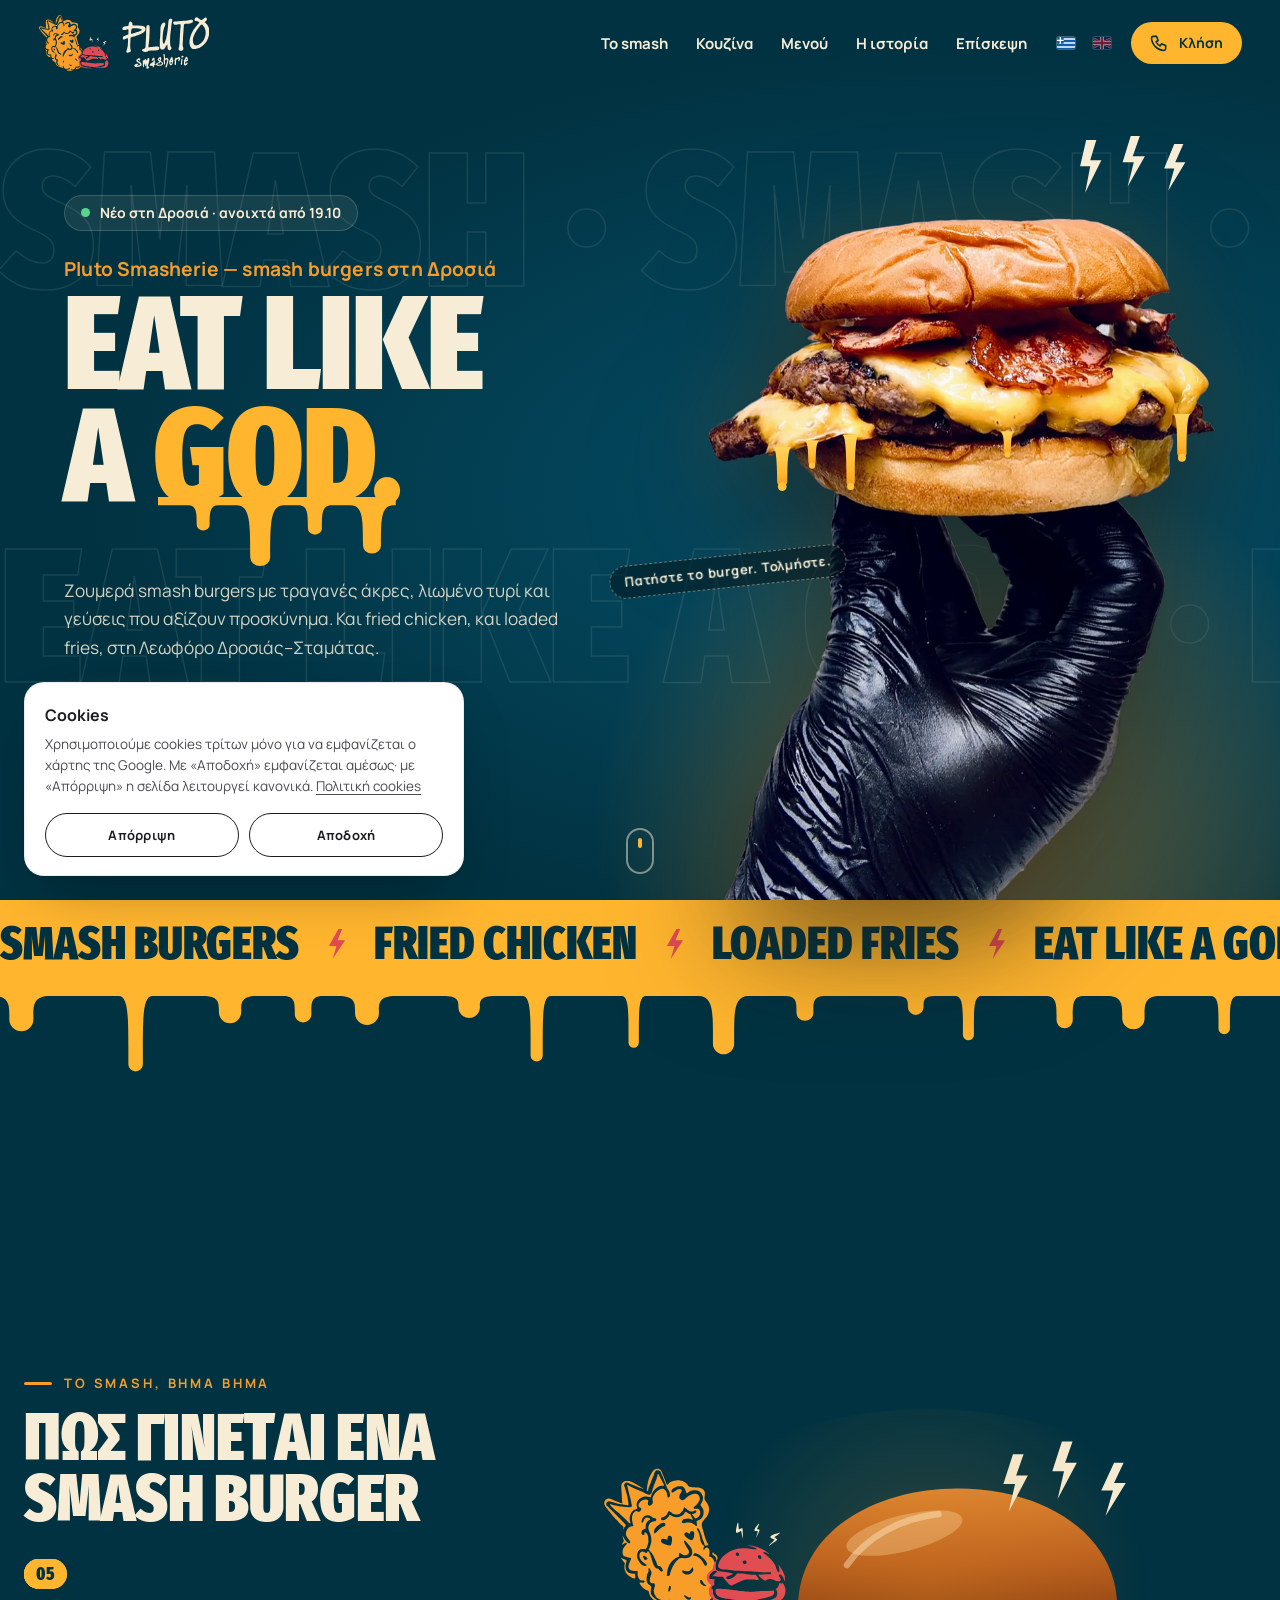
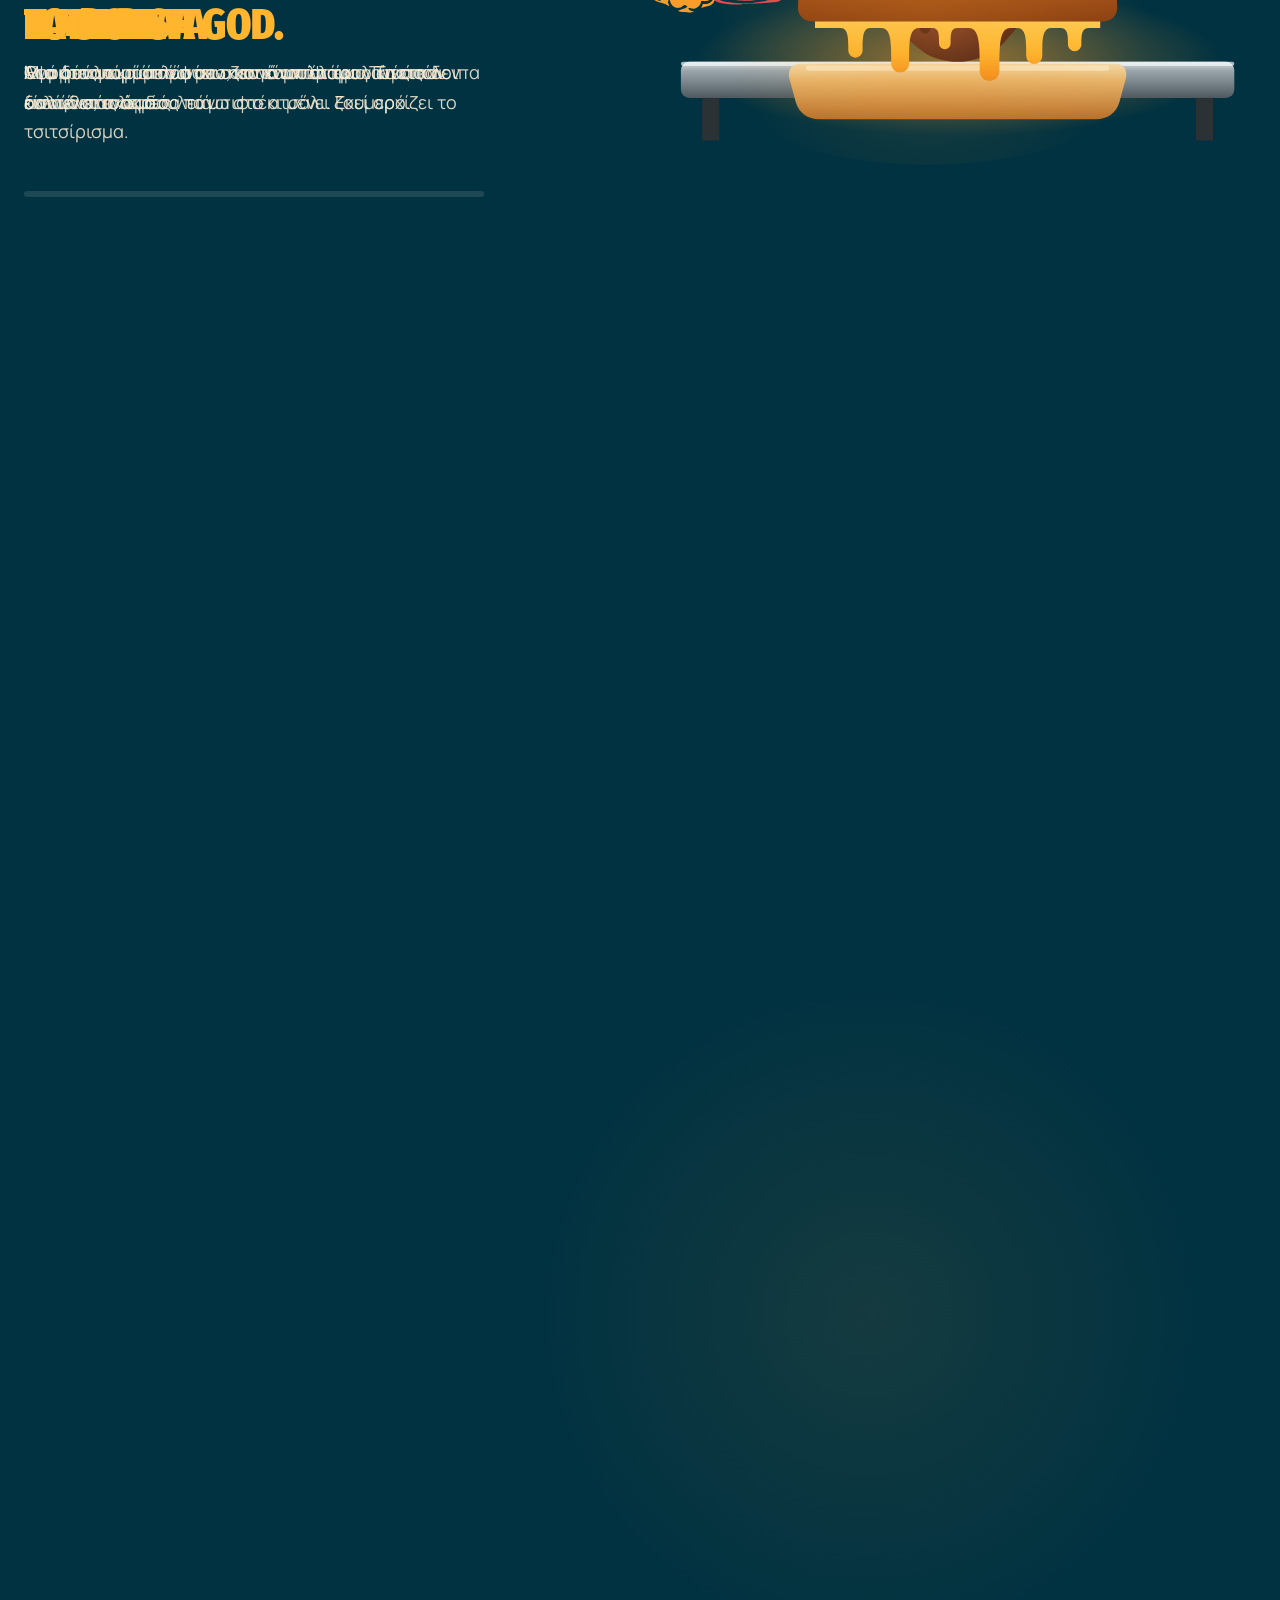
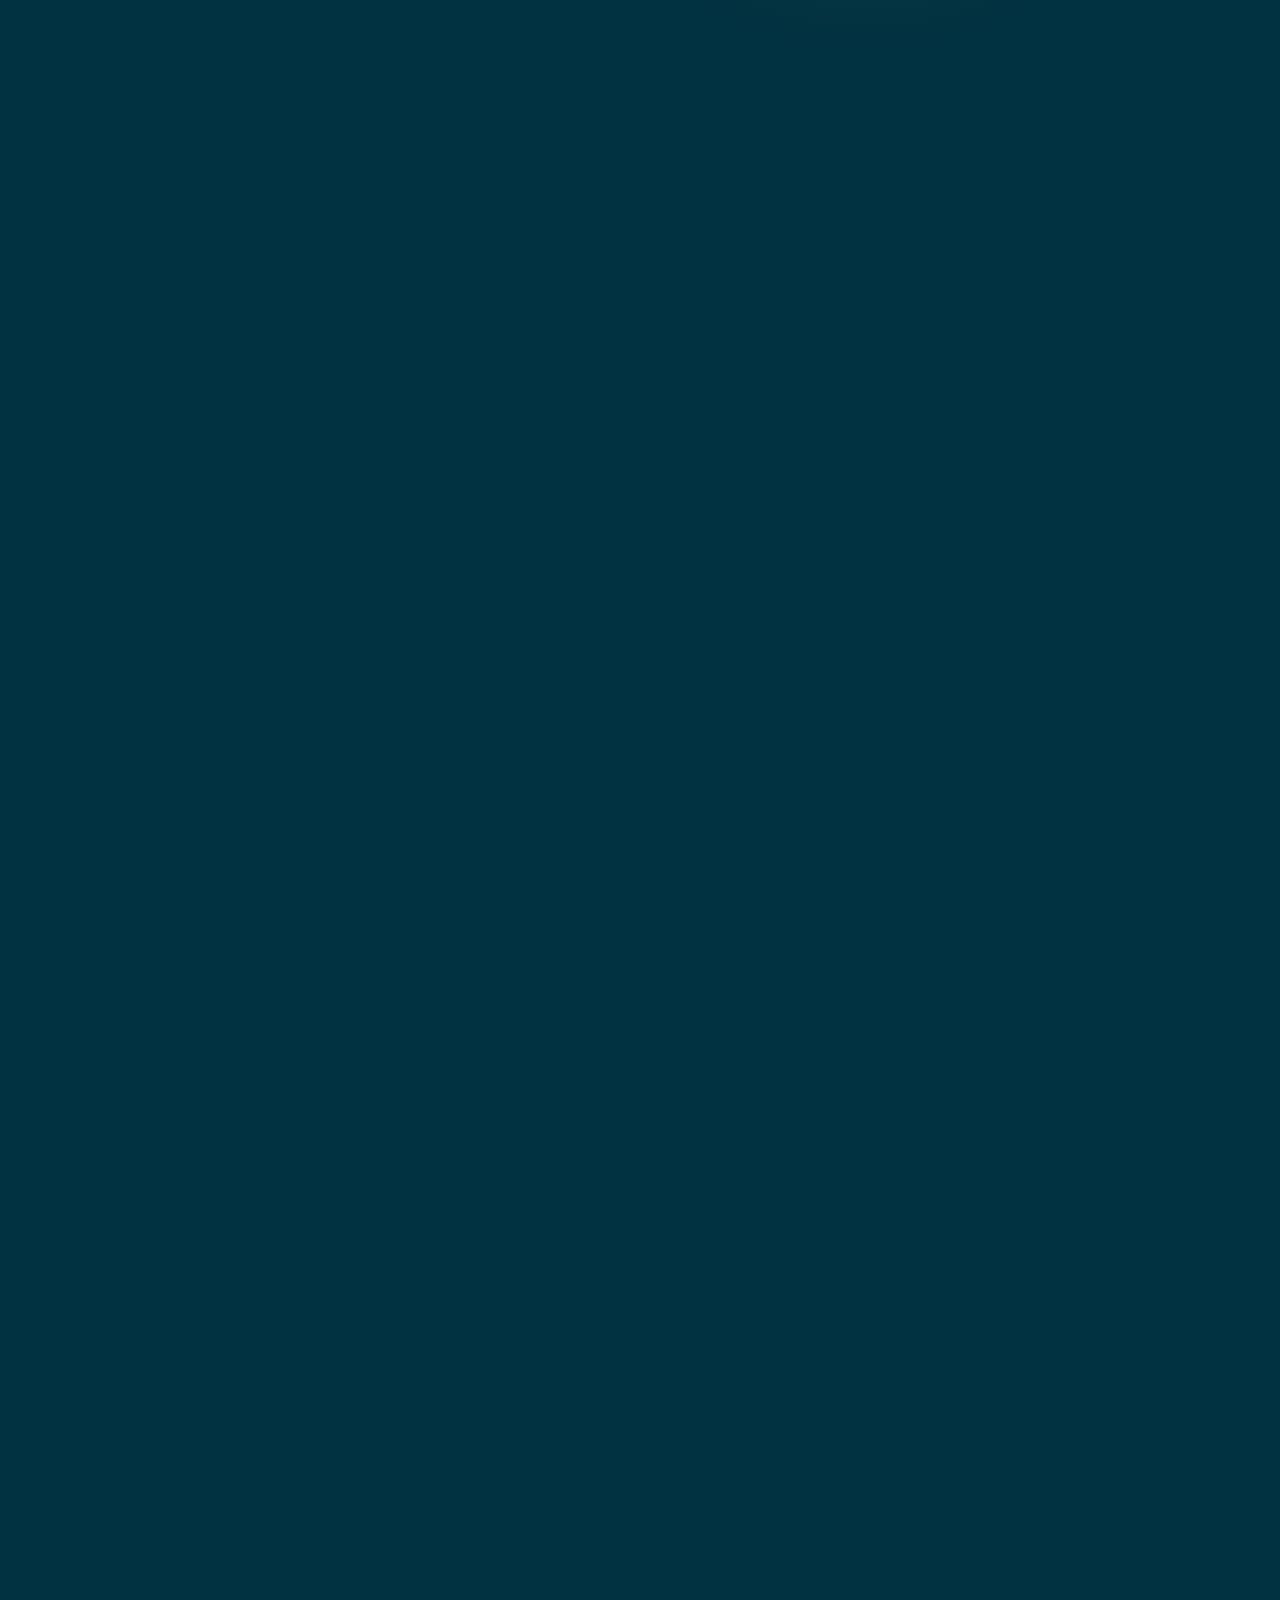
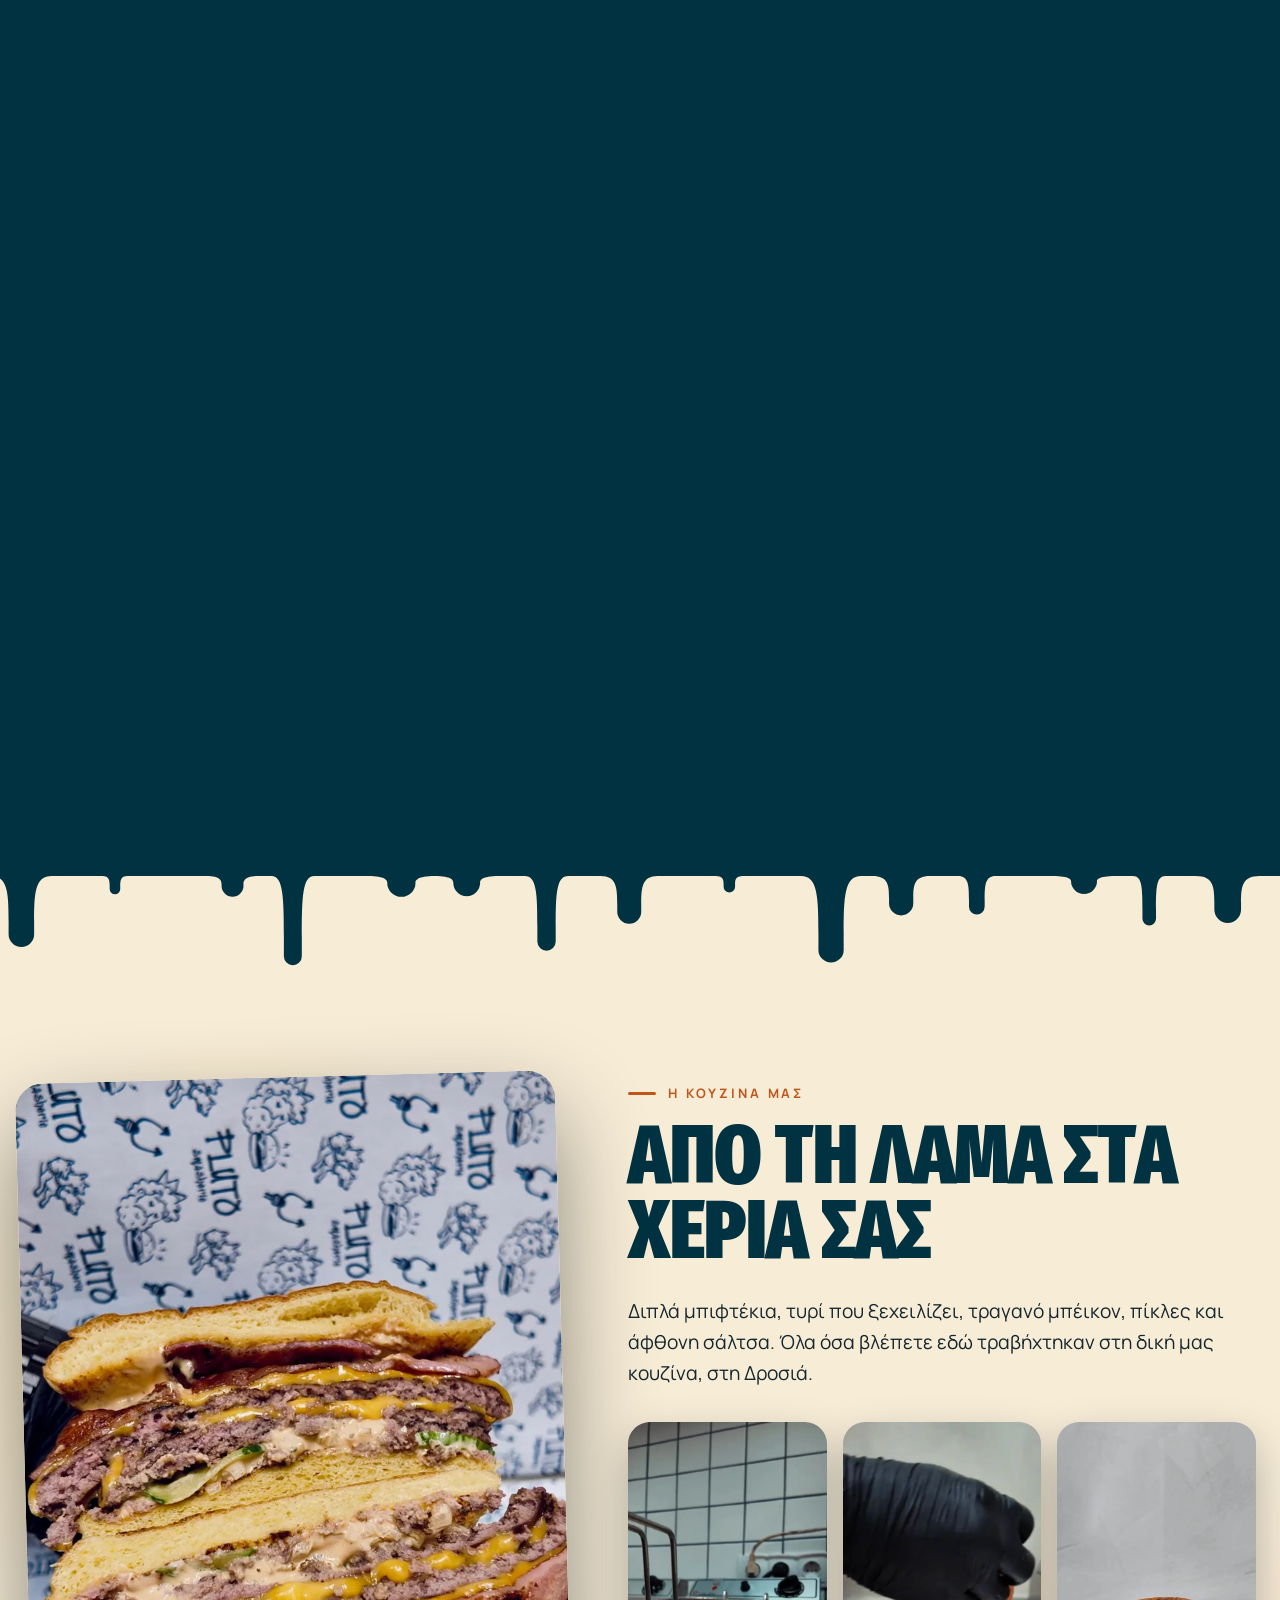
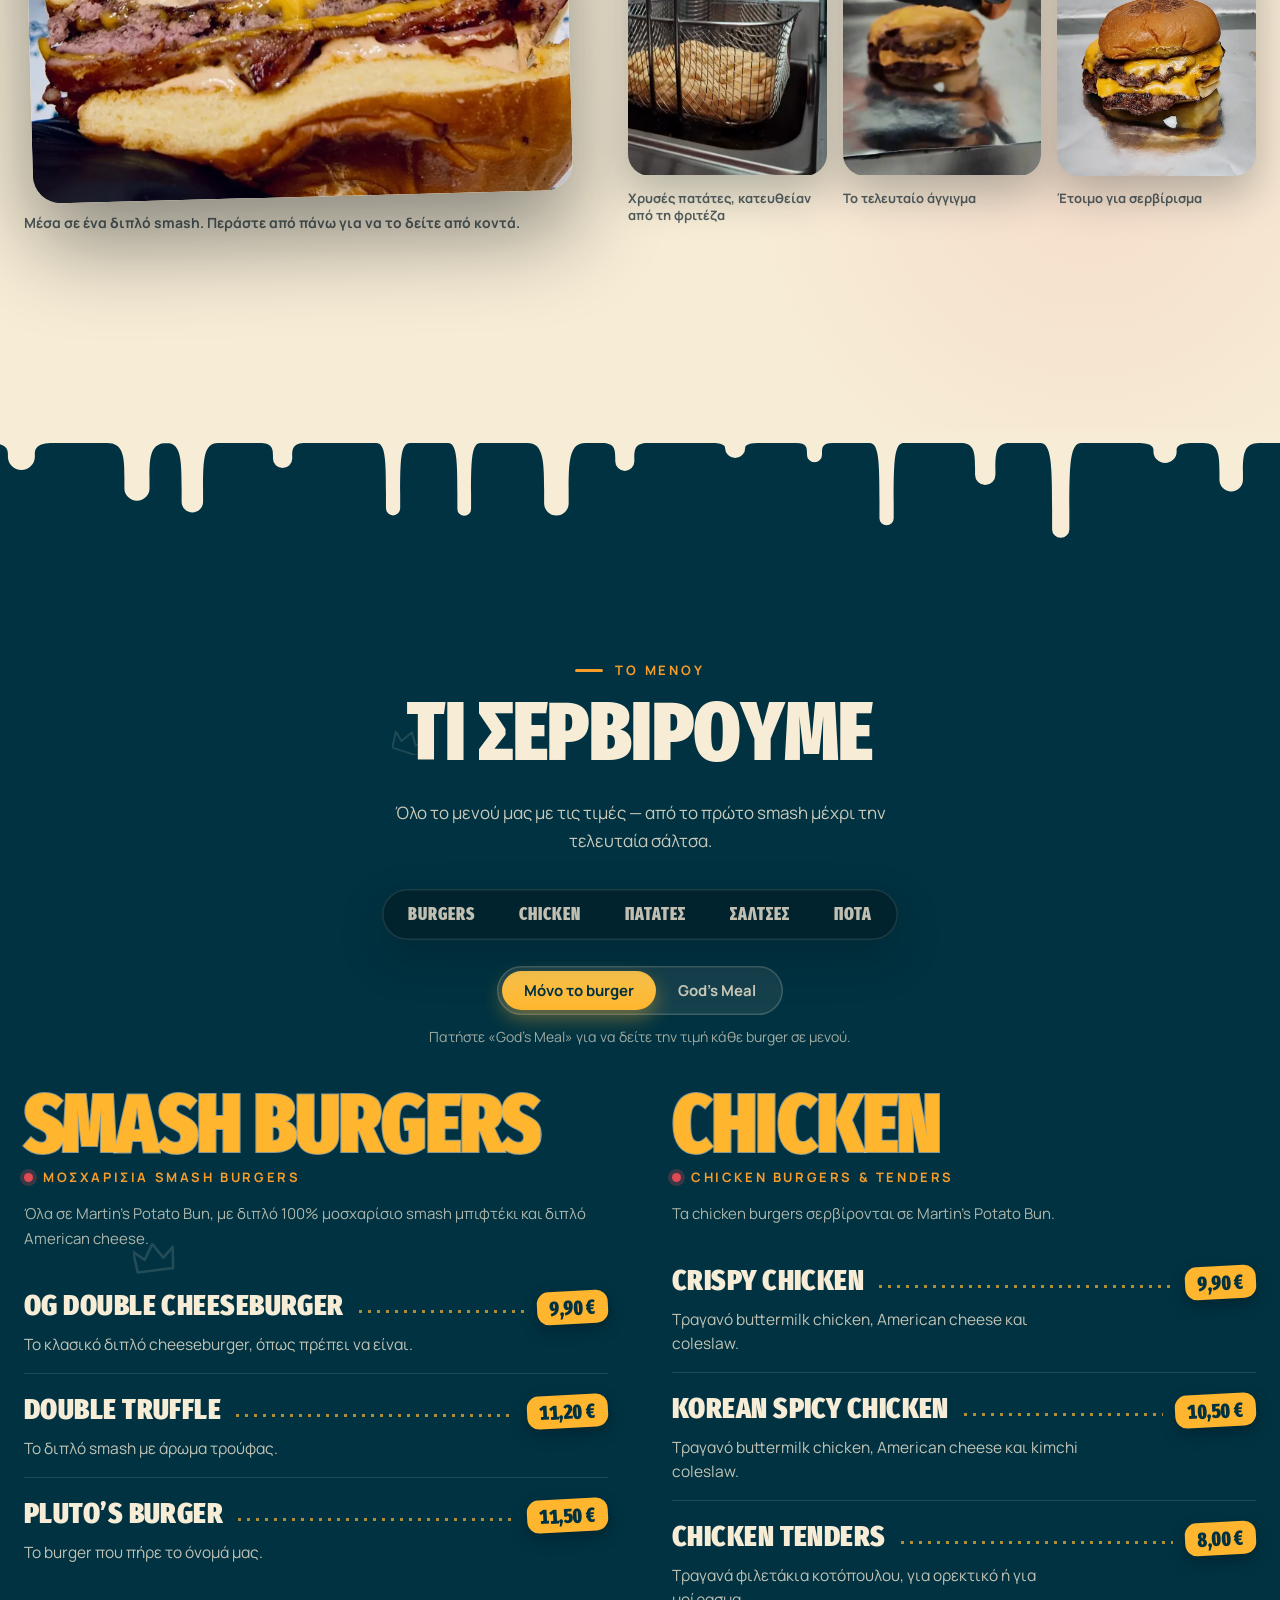
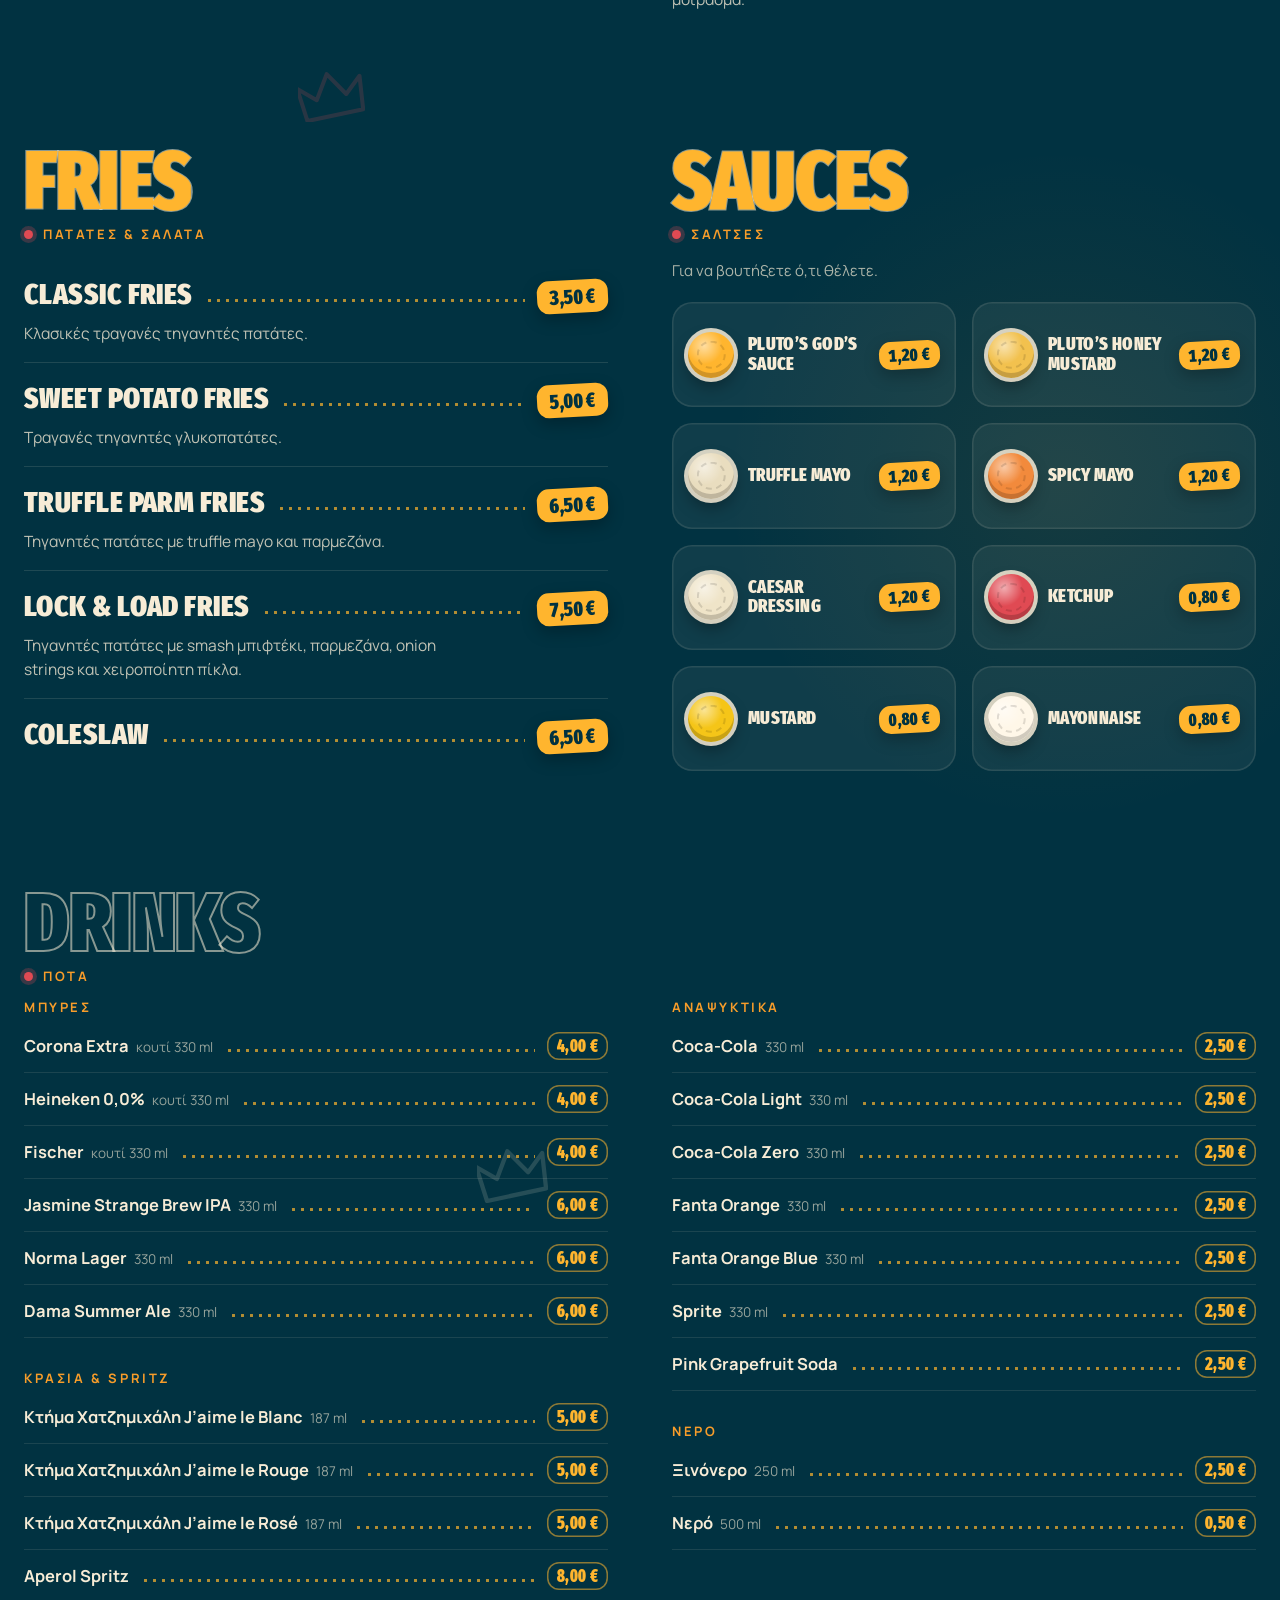
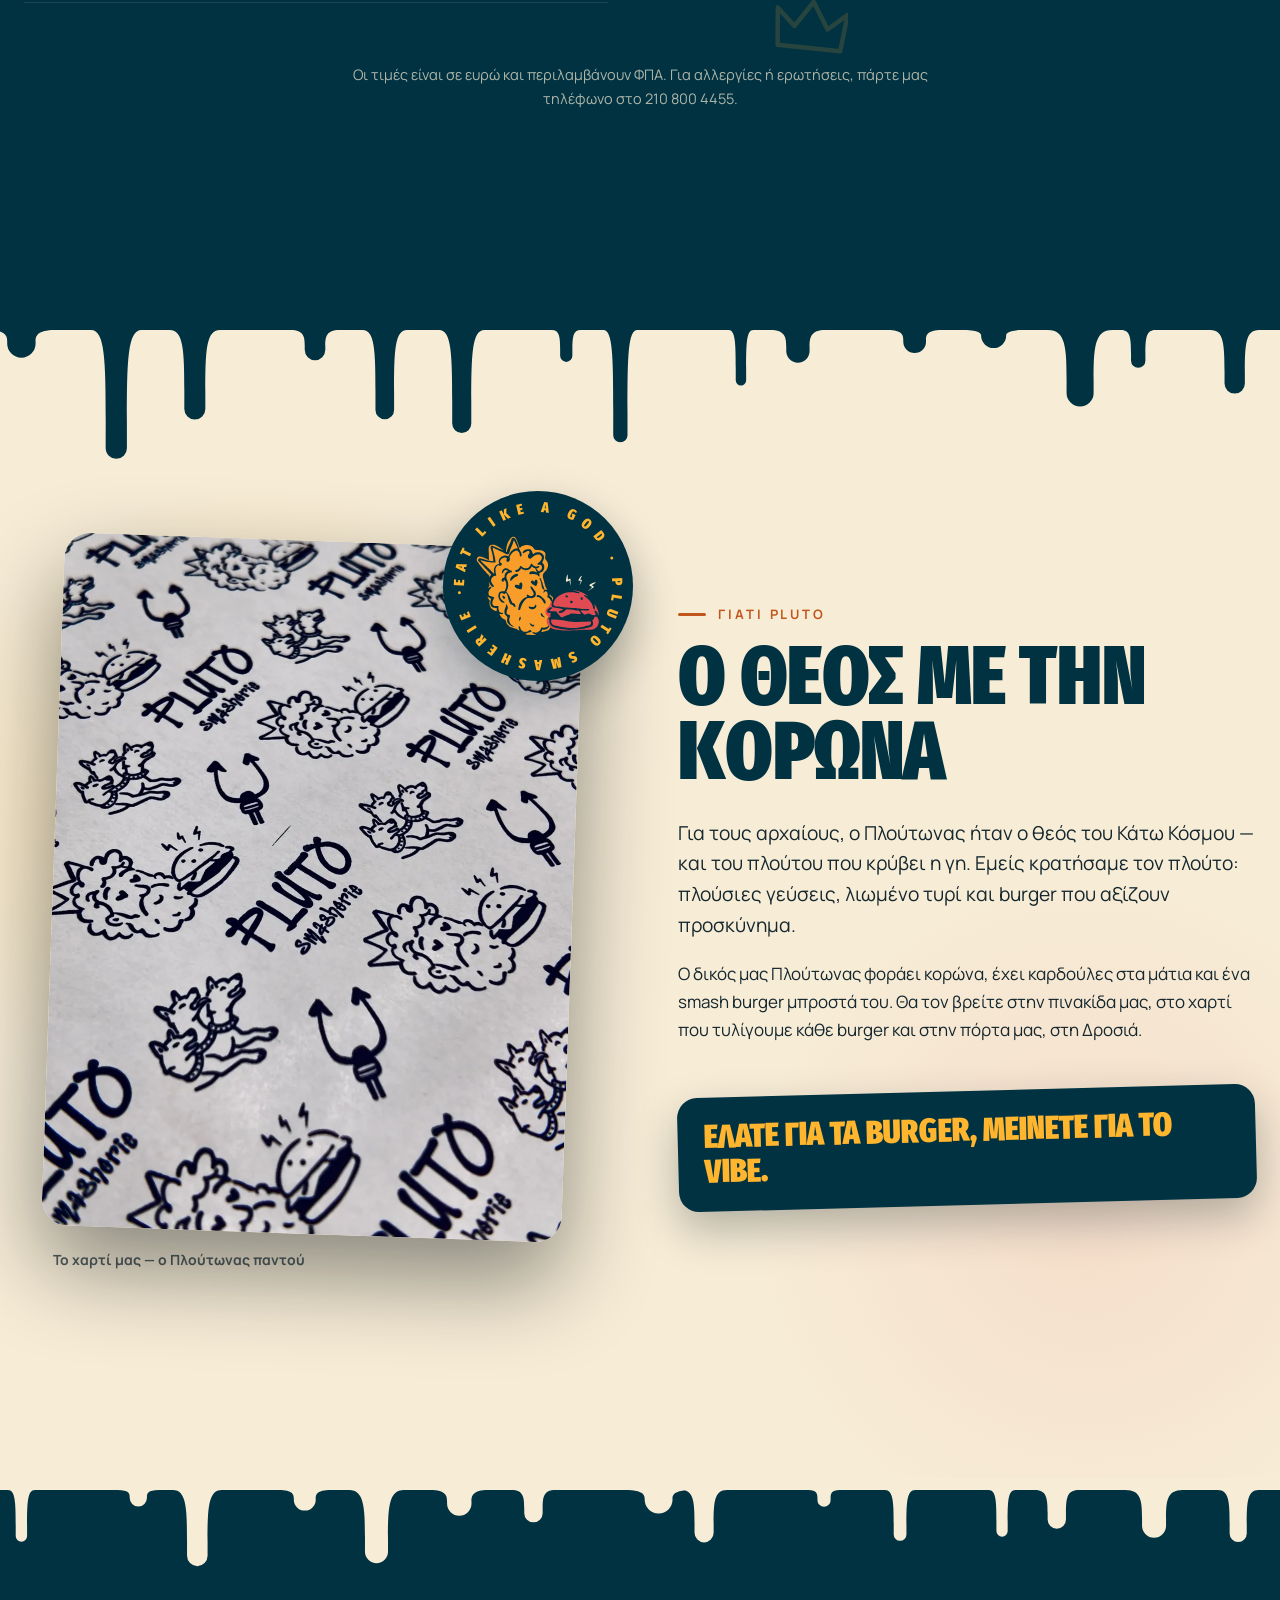
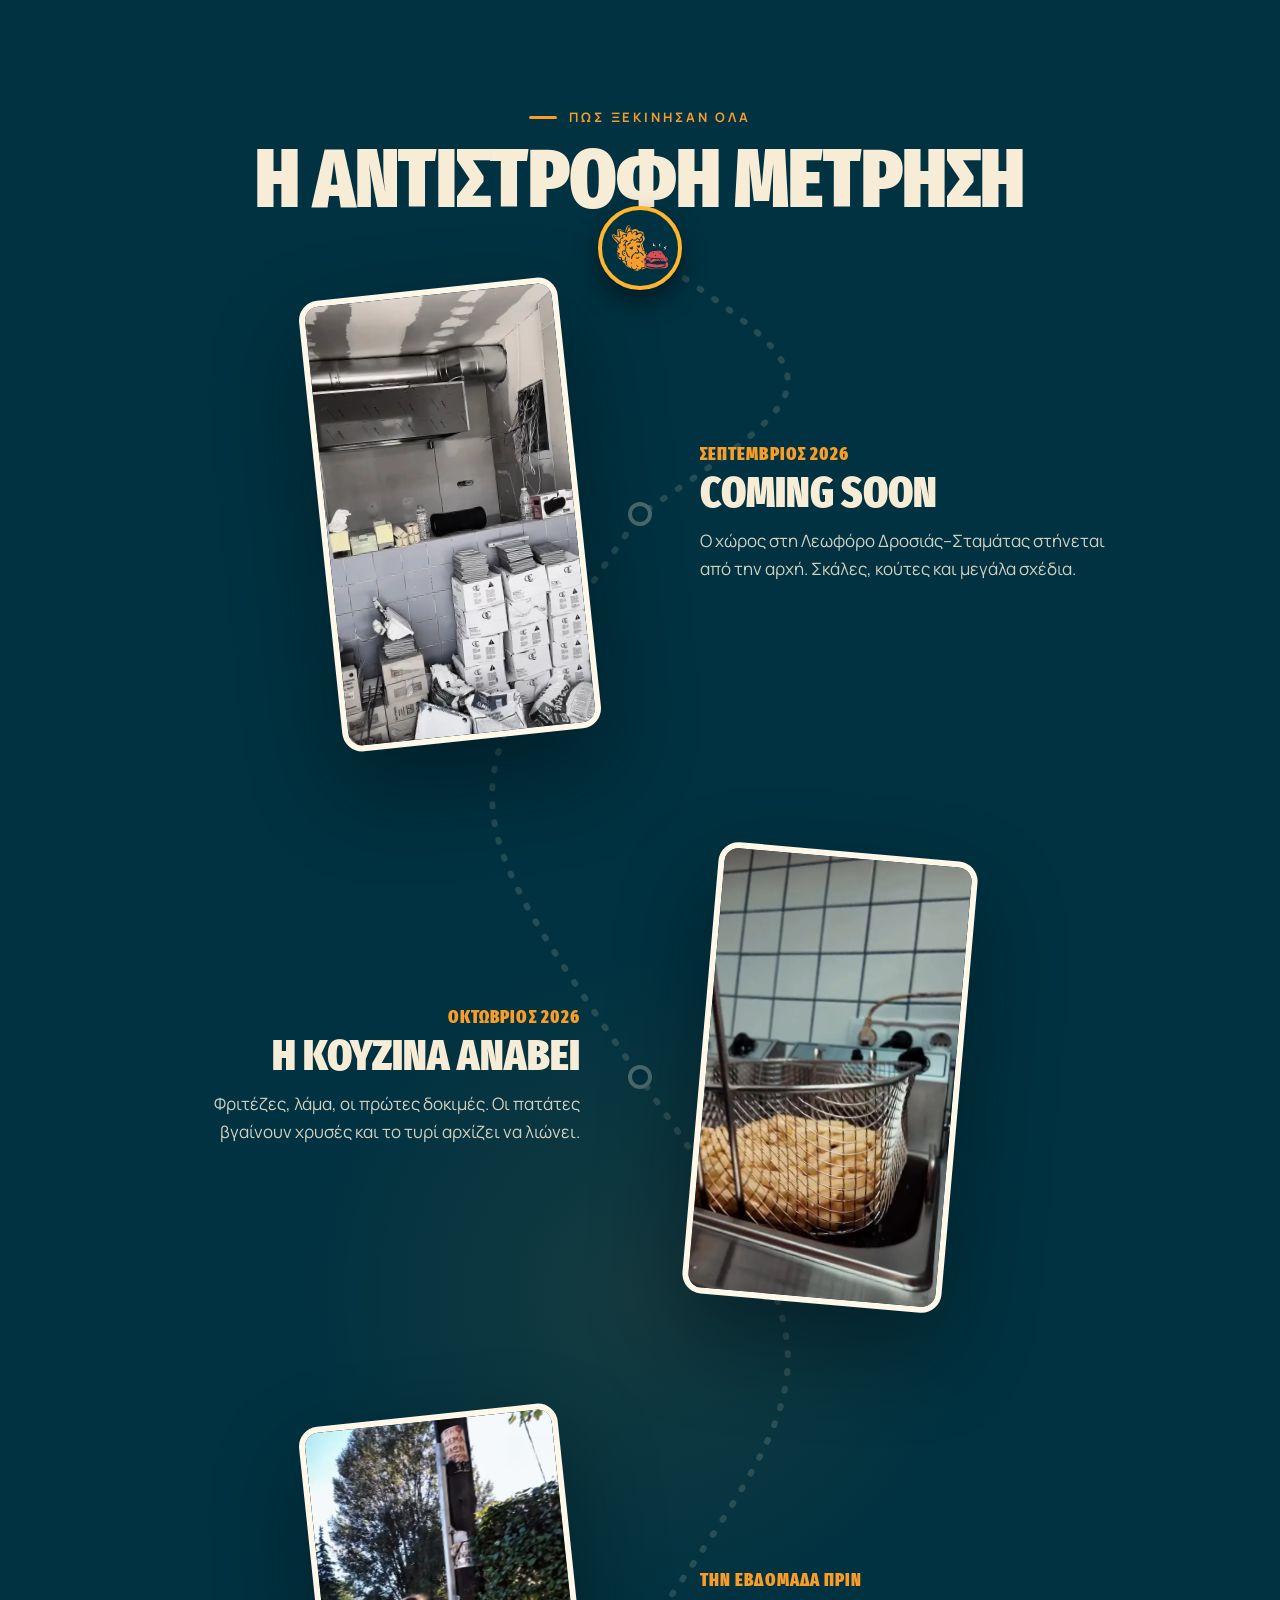
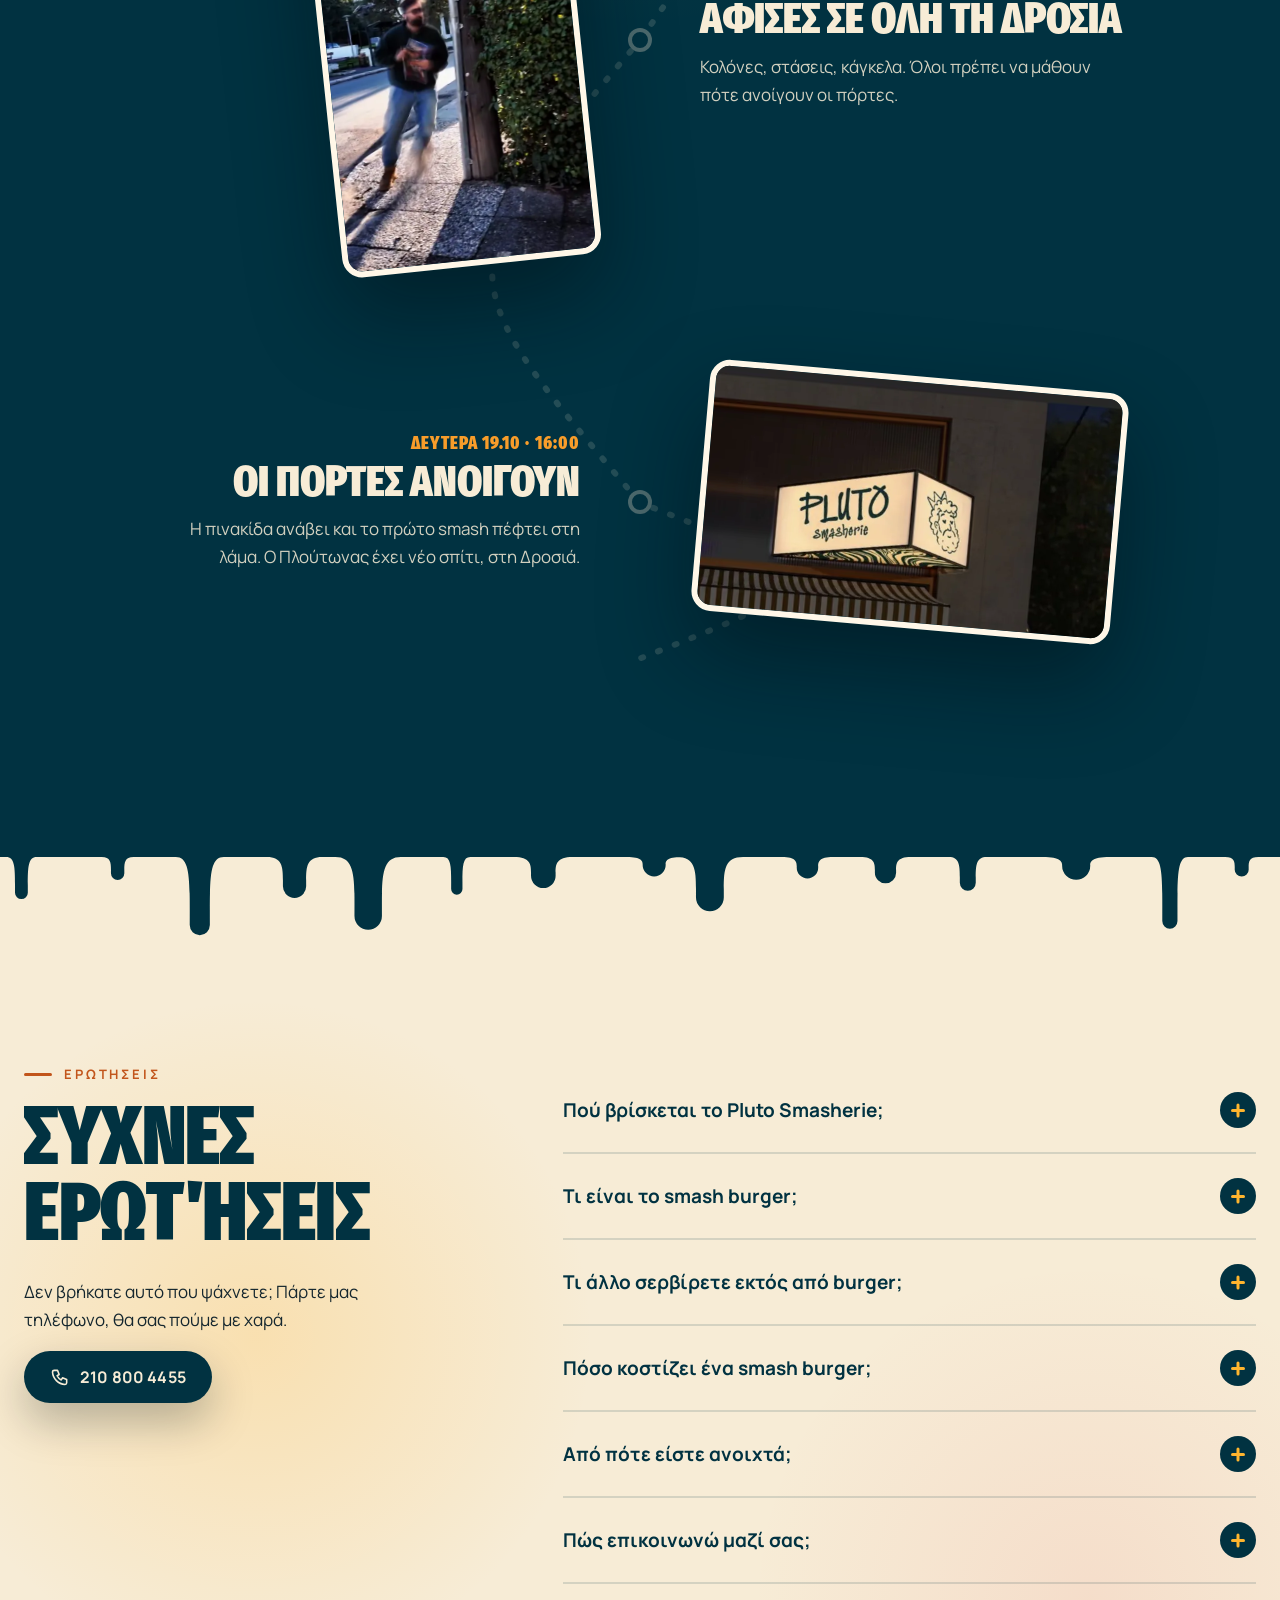
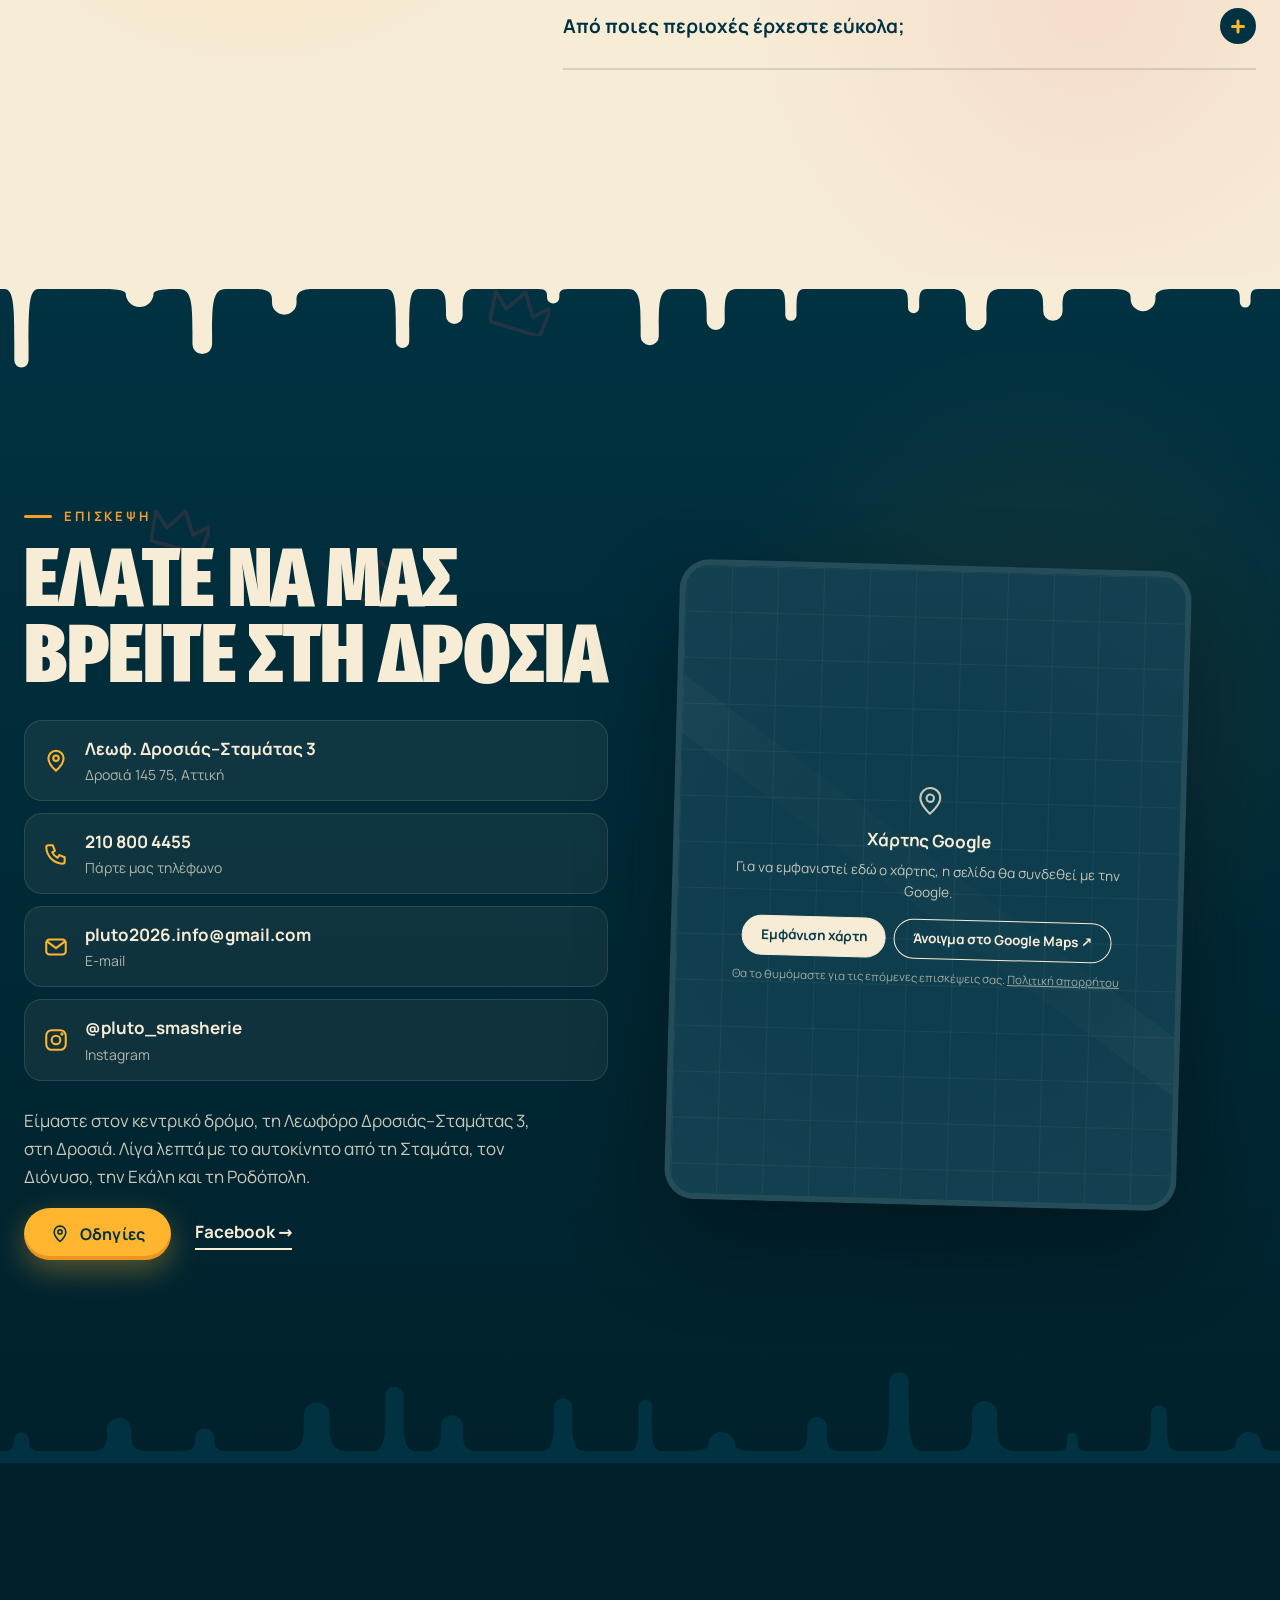
==== commit e55f301c: "PLUTO: full menu with prices from their QR menu — category tabs, God's Meal price switch, sauce tubs" ====
--- a/index.html
+++ b/index.html
@@ -34,8 +34,8 @@
 <link rel="preload" href="assets/fonts/manrope-greek-400-normal.woff2" as="font" type="font/woff2" crossorigin>
 <script>document.documentElement.classList.add('js')</script>
 <style id="advon-fonts">@font-face{font-family:'Fira Sans Extra Condensed';font-style:normal;font-display:swap;font-weight:900;src:url(assets/fonts/fira-sans-extra-condensed-greek-900-normal.woff2) format('woff2');unicode-range:U+0370-0377,U+037A-037F,U+0384-038A,U+038C,U+038E-03A1,U+03A3-03FF}@font-face{font-family:'Fira Sans Extra Condensed';font-style:normal;font-display:swap;font-weight:900;src:url(assets/fonts/fira-sans-extra-condensed-latin-ext-900-normal.woff2) format('woff2');unicode-range:U+0100-02BA,U+02BD-02C5,U+02C7-02CC,U+02CE-02D7,U+02DD-02FF,U+0304,U+0308,U+0329,U+1D00-1DBF,U+1E00-1E9F,U+1EF2-1EFF,U+2020,U+20A0-20AB,U+20AD-20C0,U+2113,U+2C60-2C7F,U+A720-A7FF}@font-face{font-family:'Fira Sans Extra Condensed';font-style:normal;font-display:swap;font-weight:900;src:url(assets/fonts/fira-sans-extra-condensed-latin-900-normal.woff2) format('woff2');unicode-range:U+0000-00FF,U+0131,U+0152-0153,U+02BB-02BC,U+02C6,U+02DA,U+02DC,U+0304,U+0308,U+0329,U+2000-206F,U+20AC,U+2122,U+2191,U+2193,U+2212,U+2215,U+FEFF,U+FFFD}@font-face{font-family:'Manrope';font-style:normal;font-display:swap;font-weight:400;src:url(assets/fonts/manrope-greek-400-normal.woff2) format('woff2');unicode-range:U+0370-0377,U+037A-037F,U+0384-038A,U+038C,U+038E-03A1,U+03A3-03FF}@font-face{font-family:'Manrope';font-style:normal;font-display:swap;font-weight:400;src:url(assets/fonts/manrope-latin-ext-400-normal.woff2) format('woff2');unicode-range:U+0100-02BA,U+02BD-02C5,U+02C7-02CC,U+02CE-02D7,U+02DD-02FF,U+0304,U+0308,U+0329,U+1D00-1DBF,U+1E00-1E9F,U+1EF2-1EFF,U+2020,U+20A0-20AB,U+20AD-20C0,U+2113,U+2C60-2C7F,U+A720-A7FF}@font-face{font-family:'Manrope';font-style:normal;font-display:swap;font-weight:400;src:url(assets/fonts/manrope-latin-400-normal.woff2) format('woff2');unicode-range:U+0000-00FF,U+0131,U+0152-0153,U+02BB-02BC,U+02C6,U+02DA,U+02DC,U+0304,U+0308,U+0329,U+2000-206F,U+20AC,U+2122,U+2191,U+2193,U+2212,U+2215,U+FEFF,U+FFFD}@font-face{font-family:'Manrope';font-style:normal;font-display:swap;font-weight:700;src:url(assets/fonts/manrope-greek-700-normal.woff2) format('woff2');unicode-range:U+0370-0377,U+037A-037F,U+0384-038A,U+038C,U+038E-03A1,U+03A3-03FF}@font-face{font-family:'Manrope';font-style:normal;font-display:swap;font-weight:700;src:url(assets/fonts/manrope-latin-ext-700-normal.woff2) format('woff2');unicode-range:U+0100-02BA,U+02BD-02C5,U+02C7-02CC,U+02CE-02D7,U+02DD-02FF,U+0304,U+0308,U+0329,U+1D00-1DBF,U+1E00-1E9F,U+1EF2-1EFF,U+2020,U+20A0-20AB,U+20AD-20C0,U+2113,U+2C60-2C7F,U+A720-A7FF}@font-face{font-family:'Manrope';font-style:normal;font-display:swap;font-weight:700;src:url(assets/fonts/manrope-latin-700-normal.woff2) format('woff2');unicode-range:U+0000-00FF,U+0131,U+0152-0153,U+02BB-02BC,U+02C6,U+02DA,U+02DC,U+0304,U+0308,U+0329,U+2000-206F,U+20AC,U+2122,U+2191,U+2193,U+2212,U+2215,U+FEFF,U+FFFD}</style>
-<style>:root{--navy:#013241;--navy2:#03465C;--deep:#00212C;--cream:#F7ECD6;--cream2:#FFF7E8;--ink:#14262E;--cheese:#FFB52E;--orange:#F89D2A;--ketchup:#E04A53;--ok:#C2551B;--fd:'Fira Sans Extra Condensed','Arial Narrow',Impact,sans-serif;--fb:'Manrope',system-ui,-apple-system,'Segoe UI',sans-serif;--sh1:0 6px 18px rgba(0,20,28,.18);--sh2:0 18px 44px rgba(0,20,28,.28);--sh3:0 40px 90px rgba(0,10,16,.45);--ease:cubic-bezier(.22,1,.36,1);--spring:cubic-bezier(.34,1.56,.64,1);--w:1240px;color-scheme:light only}*,*::before,*::after{box-sizing:border-box}html{scroll-behavior:smooth;-webkit-text-size-adjust:100%;overflow-x:clip}@media (prefers-reduced-motion:reduce){html{scroll-behavior:auto}}body{margin:0;background:var(--navy);color:var(--cream);font:400 17px/1.65 var(--fb);overflow-x:clip;-webkit-font-smoothing:antialiased}img,video,svg{display:block;max-width:100%}a{color:inherit}h1,h2,h3{margin:0;font-weight:900}p{margin:0 0 1em}.skip{position:absolute;left:-9999px;top:8px;z-index:200;background:var(--cheese);color:var(--navy);padding:10px 16px;border-radius:10px;font-weight:700}.skip:focus{left:12px}:focus-visible{outline:3px solid var(--cheese);outline-offset:3px;border-radius:6px}.wrap{width:min(var(--w),100% - 48px);margin-inline:auto}section{position:relative;isolation:isolate}.eyebrow{font:700 13px/1 var(--fb);letter-spacing:.22em;text-transform:uppercase;color:var(--orange);margin:0 0 18px;display:flex;align-items:center;gap:12px}.eyebrow::before{content:"";width:28px;height:3px;border-radius:3px;background:currentColor}h2{font:900 clamp(46px,6.4vw,96px)/.92 var(--fd);text-transform:uppercase;letter-spacing:-.005em;margin-bottom:28px}.lead{font-size:clamp(18px,1.5vw,21px);line-height:1.6}.btn{display:inline-flex;align-items:center;gap:10px;padding:16px 26px;border-radius:999px;font:800 16px/1 var(--fb);text-decoration:none;letter-spacing:.01em;position:relative;overflow:hidden;transition:transform .35s var(--spring),box-shadow .35s}.btn svg{width:20px;height:20px;flex:none}.btn-p{background:var(--cheese);color:var(--navy);box-shadow:0 10px 30px rgba(255,181,46,.35),inset 0 -4px 0 rgba(200,90,10,.35)}.btn-d{background:var(--navy);color:var(--cream);box-shadow:var(--sh2)}.btn-s{padding:11px 18px;font-size:14px;background:var(--cheese);color:var(--navy)}.btn::after{content:"";position:absolute;inset:0;background:linear-gradient(105deg,transparent 30%,rgba(255,255,255,.55) 50%,transparent 70%);transform:translateX(-120%)}@media (hover:hover){.btn:hover{transform:translateY(-3px) scale(1.03)}.btn:hover::after{transform:translateX(120%);transition:transform .8s}}.btn:active{transform:scale(.96)}.tlink{font-weight:700;text-decoration:none;border-bottom:2px solid currentColor;padding-bottom:2px}@media (hover:hover){.tlink:hover{color:var(--cheese)}}.hd{position:fixed;inset:0 0 auto;z-index:60;display:flex;align-items:center;gap:24px;padding:14px clamp(16px,3vw,40px);transition:background .4s,box-shadow .4s,padding .4s}.hd.solid{background:rgba(1,50,65,.92);-webkit-backdrop-filter:blur(12px);backdrop-filter:blur(12px);box-shadow:0 8px 30px rgba(0,0,0,.25);padding-block:10px}.brand{display:flex;align-items:center;gap:12px;color:var(--cream);margin-right:auto;text-decoration:none}.hd-logo{width:auto;height:58px;flex:none;transition:transform .6s var(--spring);transform-origin:50% 80%}.hd.solid .hd-logo{transform:scale(.84)}@media (hover:hover){.brand:hover .hd-logo{transform:rotate(-8deg) scale(1.06)}}.wm{width:auto;height:52px;fill:currentColor;transition:transform .5s var(--spring)}.hd.solid .wm{transform:scale(.86) rotate(-2deg)}.nav{display:flex;gap:28px;align-items:center}.nav a{color:var(--cream);text-decoration:none;font:700 15px/1 var(--fb);position:relative;padding:8px 0}.nav a::after{content:"";position:absolute;left:0;right:0;bottom:0;height:3px;border-radius:3px;background:var(--cheese);transform:scaleX(0);transform-origin:left;transition:transform .35s var(--ease)}@media (hover:hover){.nav a:hover::after{transform:scaleX(1)}}.nav .nav-call{display:none}.hd-r{display:flex;align-items:center;gap:14px}.langs{display:flex;gap:6px}.langs button{border:0;background:none;padding:6px;border-radius:8px;cursor:pointer;opacity:.55;transition:opacity .2s,transform .2s}.langs button[aria-pressed=true]{opacity:1}.flag{display:block;width:18px;height:12px;overflow:hidden;line-height:0;border-radius:2px;box-shadow:0 0 0 1px rgba(255,255,255,.25)}.flag svg{display:block;width:100%;height:100%}.burger{display:none;width:46px;height:46px;border:0;border-radius:50%;background:var(--cheese);cursor:pointer;position:relative}.burger i{position:absolute;left:13px;right:13px;height:3px;border-radius:3px;background:var(--navy);transition:transform .35s var(--ease),opacity .2s}.burger i:nth-child(1){top:15px}.burger i:nth-child(2){top:21.5px}.burger i:nth-child(3){top:28px}.burger[aria-expanded=true] i:nth-child(1){transform:translateY(6.5px) rotate(45deg)}.burger[aria-expanded=true] i:nth-child(2){opacity:0}.burger[aria-expanded=true] i:nth-child(3){transform:translateY(-6.5px) rotate(-45deg)}@media (max-width:1020px){.burger{display:block;z-index:70}.hd-call{display:none}.nav{position:fixed;inset:0;z-index:65;flex-direction:column;justify-content:center;gap:10px;background:var(--navy);clip-path:circle(0 at calc(100% - 44px) 38px);transition:clip-path .6s var(--ease);visibility:hidden}.nav.open{clip-path:circle(150% at calc(100% - 44px) 38px);visibility:visible}.nav a{font:900 44px/1.1 var(--fd);text-transform:uppercase;opacity:0;transform:translateY(20px);transition:opacity .4s,transform .5s var(--spring)}.nav.open a{opacity:1;transform:none}.nav.open a:nth-child(2){transition-delay:.05s}.nav.open a:nth-child(3){transition-delay:.1s}.nav.open a:nth-child(4){transition-delay:.15s}.nav.open a:nth-child(5){transition-delay:.2s}.nav.open a:nth-child(6){transition-delay:.25s}.nav .nav-call{display:inline-flex;align-items:center;gap:10px;margin-top:18px;font:800 20px/1 var(--fb);background:var(--cheese);color:var(--navy);padding:16px 24px;border-radius:999px}.nav .nav-call svg{width:22px;height:22px}.nav .nav-call::after{display:none}.langs{position:relative;z-index:70}}@media (max-width:520px){.wm{height:36px}.hd-logo{height:44px}.brand{gap:8px}.hd{gap:12px}}#intro{position:fixed;inset:0;z-index:100;background:var(--navy);display:none;place-items:center;pointer-events:none}.intro #intro{display:grid}.in-logo svg{width:100%;height:auto}.in-logo{width:min(56vw,340px);transform:scale(.2);opacity:0;animation:inPop .7s var(--spring) .05s forwards}@keyframes inPop{to{transform:scale(1);opacity:1}}.in-cheese{position:absolute;left:0;top:0;width:100%;height:100%;overflow:visible;transform:translateY(-120%);fill:var(--cheese)}.intro.go .in-cheese{transition:transform .5s cubic-bezier(.55,0,.3,1);transform:translateY(0)}.intro.out #intro{transition:transform .75s cubic-bezier(.65,0,.35,1);transform:translateY(118%)}.intro.out .in-logo{transition:opacity .2s;opacity:0}.hero{min-height:100svh;display:grid;grid-template-columns:minmax(0,1.05fr) minmax(0,1fr);align-items:center;gap:20px;padding:120px clamp(20px,5vw,80px) 0;overflow-x:clip;background:radial-gradient(110% 80% at 75% 55%,#05506A 0,var(--navy) 62%)}.h-bg{position:absolute;inset:0;z-index:-1;pointer-events:none;overflow:hidden}.h-glow{position:absolute;width:70vmax;height:70vmax;right:-12vmax;bottom:-30vmax;border-radius:50%;background:radial-gradient(circle,rgba(248,157,42,.42),rgba(248,157,42,0) 62%);transform:translate(var(--gx,0),var(--gy,0));transition:transform .6s var(--ease)}.mq{position:absolute;left:0;white-space:nowrap;display:flex;font:900 clamp(110px,15vw,240px)/1 var(--fd);color:transparent;-webkit-text-stroke:1.5px rgba(247,236,214,.10);letter-spacing:.01em}.mq span{padding-right:.2em}.mq1{top:14%;animation:mq 46s linear infinite}.mq2{top:58%;animation:mq 60s linear infinite reverse}@keyframes mq{to{transform:translateX(-50%)}}.h-txt{position:relative;z-index:2;max-width:640px;padding-bottom:9vh}.kick{display:inline-flex;align-items:center;gap:10px;font:700 14px/1 var(--fb);background:rgba(247,236,214,.08);border:1px solid rgba(247,236,214,.18);padding:10px 16px;border-radius:999px;margin:0 0 26px}.kick .dot{width:9px;height:9px;border-radius:50%;background:#58D68D;box-shadow:0 0 0 0 rgba(88,214,141,.6);animation:pulse 2.2s infinite}@keyframes pulse{70%{box-shadow:0 0 0 10px rgba(88,214,141,0)}100%{box-shadow:0 0 0 0 rgba(88,214,141,0)}}.h1{font:800 clamp(17px,1.5vw,21px)/1.35 var(--fb);color:var(--orange);margin:0 0 6px;letter-spacing:.01em}.display{font:900 clamp(84px,10.4vw,176px)/.84 var(--fd);margin:0 0 clamp(50px,5vw,74px);letter-spacing:-.01em;color:var(--cream)}.display .dl{display:block}.god{position:relative;display:inline-block;color:var(--cheese)}.god-drip{position:absolute;left:2%;top:86%;width:96%;height:.55em;overflow:visible;fill:var(--cheese)}.h-sub{font-size:clamp(17px,1.35vw,20px);max-width:520px;color:rgba(247,236,214,.86)}.h-cta{display:flex;align-items:center;gap:26px;flex-wrap:wrap;margin-top:30px}.h-food{position:relative;z-index:1;align-self:end;justify-self:center;width:min(100%,560px);height:100%;display:flex;flex-direction:column;justify-content:flex-end;align-items:center}.bite-btn{all:unset;display:block;position:relative;cursor:pointer;width:100%;-webkit-tap-highlight-color:transparent}.bite-btn:focus-visible{outline:3px solid var(--cheese);outline-offset:6px;border-radius:24px}.tilt{display:block;position:relative;transform-style:preserve-3d;transform:perspective(1100px) rotateX(var(--rx,0deg)) rotateY(var(--ry,0deg)) translateY(var(--ty,0px));transition:transform .5s var(--ease);will-change:transform}.h-burger{width:100%;height:auto}.bite-btn{filter:drop-shadow(0 40px 60px rgba(0,8,12,.55)) drop-shadow(0 0 40px rgba(248,157,42,.18))}.tilt{-webkit-mask-composite:source-in;mask-composite:intersect}.h-drips{position:absolute;inset:0;width:100%;height:100%;overflow:visible;pointer-events:none}.h-drips .d{fill:url(#hdg);transform-origin:50% 0;transform-box:fill-box;animation:drip var(--t,5s) ease-in-out var(--dl,0s) infinite alternate}@keyframes drip{from{transform:scaleY(.55)}to{transform:scaleY(1.12)}}.h-drips .drop{fill:#FFC23D;animation:drop var(--t,5s) ease-in var(--dl,0s) infinite}@keyframes drop{0%,62%{transform:translateY(0) scale(0);opacity:0}66%{transform:translateY(0) scale(1);opacity:1}100%{transform:translateY(220px) scale(.7);opacity:0}}.bolts{position:absolute;top:2%;right:4%;width:22%;z-index:2}.bolts path{fill:var(--cream);transform-box:fill-box;transform-origin:50% 100%;animation:zap 2.6s infinite}.bolts .b2{animation-delay:.25s}.bolts .b3{animation-delay:.5s}@keyframes zap{0%,40%,100%{opacity:1;transform:none}45%{opacity:.2;transform:scale(.85)}50%{opacity:1;transform:scale(1.12) rotate(-6deg)}60%{opacity:.5}}.bite-hint{font:700 13px/1 var(--fb);letter-spacing:.06em;color:var(--cream);background:rgba(0,20,28,.55);border:1px dashed rgba(247,236,214,.45);padding:9px 14px;border-radius:999px;position:absolute;left:-10%;bottom:40%;transform:rotate(-6deg);z-index:3;margin:0;animation:bob 3s ease-in-out infinite}@keyframes bob{50%{transform:rotate(-6deg) translateY(-6px)}}.crumbs{position:absolute;inset:0;pointer-events:none}.crumbs i{position:absolute;width:var(--s,8px);height:var(--s,8px);border-radius:40% 60% 50% 45%;background:var(--c,#D9822F);animation:crumb .9s var(--ease) forwards}@keyframes crumb{to{transform:translate(var(--x),var(--y)) rotate(var(--r));opacity:0}}.scroll-cue{position:absolute;left:50%;bottom:26px;width:28px;height:46px;border:2px solid rgba(247,236,214,.5);border-radius:20px;transform:translateX(-50%);z-index:3;transition:opacity .4s}.scroll-cue span{position:absolute;left:50%;top:8px;width:4px;height:10px;margin-left:-2px;border-radius:2px;background:var(--cheese);animation:cue 1.8s infinite}@keyframes cue{60%{transform:translateY(14px);opacity:0}100%{opacity:0}}.scrolled .scroll-cue{opacity:0}.js .h-txt>*{opacity:0;transform:translateY(26px)}.js .ready .h-txt>*{opacity:1}.js .ready .h-txt>*{opacity:1;transform:none;transition:opacity .6s,transform .9s var(--spring)}.js .ready .h-txt>*:nth-child(2){transition-delay:.08s}.js .ready .h-txt>*:nth-child(3){transition-delay:.16s}.js .ready .h-txt>*:nth-child(4){transition-delay:.26s}.js .ready .h-txt>*:nth-child(5){transition-delay:.34s}.js .h-food .bite-btn{transform:translateY(40%) scale(.9);opacity:0}.js .ready .h-food .bite-btn{transform:none;opacity:1;transition:transform 1.1s var(--spring) .15s,opacity .5s .15s}.js .ready .god-drip path{animation:godDrip 1.6s var(--ease) .7s both}@keyframes godDrip{from{transform:scaleY(0)}}.god-drip path{transform-origin:50% 0}@media (max-width:860px){.hero{grid-template-columns:1fr;padding:96px 20px 0;gap:0;min-height:auto}.h-txt{display:contents}.kick{order:1;justify-self:start}.h1{order:2}.display{order:3;margin-bottom:34px}.h-food{order:4}.h-sub{order:5;margin-top:10px}.h-cta{order:6;margin:22px 0 60px}.h-food .bite-btn{max-height:58svh;overflow:hidden;-webkit-mask-image:linear-gradient(#000 78%,transparent);mask-image:linear-gradient(#000 78%,transparent)}.display{font-size:clamp(70px,22vw,120px)}.h-food{width:min(100%,430px);margin-top:10px}.bite-hint{bottom:auto;top:8%;left:0}.mq1{top:30%}.mq2{top:64%}.scroll-cue{display:none}}.drip-edge{position:absolute;left:0;right:0;top:100%;height:150px;z-index:5;pointer-events:none;margin-top:-1px}.drip-edge svg{position:absolute;inset:0 0 auto;width:100%;height:100%;overflow:visible;transform-origin:50% 0;transform:scaleY(.3);transition:transform 1.6s cubic-bezier(.22,1,.36,1)}.drip-edge.in svg{transform:none}.drip-edge .fall{animation-play-state:paused}.drip-edge.in .fall{animation-play-state:running}.drip-edge[data-up]{top:auto;bottom:100%;margin:0 0 -1px;transform:scaleY(-1)}.drip-edge .fall{position:absolute;top:0;width:12px;height:16px;border-radius:50% 50% 50% 50%/60% 60% 40% 40%;opacity:0;animation:fall var(--t,4s) ease-in var(--dl,0s) infinite}@keyframes fall{0%,70%{opacity:0;transform:translateY(var(--y0,40px)) scale(.3)}74%{opacity:1;transform:translateY(var(--y0,40px)) scale(1)}100%{opacity:0;transform:translateY(calc(var(--y0,40px) + 160px)) scale(.8)}}.ticker{position:relative;background:var(--cheese);color:var(--navy);padding:22px 0 20px;overflow:visible;margin-top:-1px}.tk-in{display:flex;align-items:center;gap:28px;white-space:nowrap;font:900 clamp(30px,3.6vw,52px)/1 var(--fd);text-transform:uppercase;width:max-content;animation:mq 34s linear infinite;transform-origin:center}.ticker .tk-wrap{overflow:hidden}.tk-in i{display:block;width:19px;height:30px;background:var(--ketchup);flex:none;clip-path:polygon(60% 0,10% 56.25%,50% 56.25%,30% 100%,95% 37.5%,55% 37.5%,80% 0)}.tk-in i svg{width:100%;height:100%;fill:currentColor}.ticker{overflow-x:clip}.amb{position:absolute;inset:0;z-index:-1;overflow:hidden;pointer-events:none}.amb i{position:absolute;display:block}.amb.off i{animation-play-state:paused!important}.amb .ab{width:var(--s);height:calc(var(--s)*1.6);color:var(--c);opacity:0;animation:twk var(--t) ease-in-out var(--dl) infinite}.amb .ab svg,.amb .ac svg{width:100%;height:100%;fill:currentColor}@keyframes twk{0%,100%{opacity:0;transform:scale(.6)}50%{opacity:var(--o,.5);transform:scale(1)}}.amb .ac{width:var(--s);height:calc(var(--s)*.75);color:var(--c);opacity:var(--o,.12);animation:drift var(--t) ease-in-out var(--dl) infinite alternate}@keyframes drift{from{transform:translate(0,0)}to{transform:translate(var(--dx),var(--dy))}}.amb .pat{inset:-120px;background-size:220px 220px;opacity:.07;animation:pat 60s linear infinite}@keyframes pat{to{transform:translate(220px,220px)}}.amb .wash{width:60vmax;height:60vmax;border-radius:50%;background:radial-gradient(circle,var(--c),transparent 62%);opacity:.5;animation:drift var(--t) ease-in-out infinite alternate}.smash{background:var(--navy);height:520vh;padding-top:150px}.sm-pin{position:sticky;top:0;height:100svh;display:grid;grid-template-columns:minmax(0,.9fr) minmax(0,1.1fr);align-items:center;gap:40px;width:min(var(--w),100% - 48px);margin-inline:auto}.sm-txt h2{font-size:clamp(46px,5.2vw,82px)}.steps{list-style:none;margin:0;padding:0;display:grid}.steps li{grid-area:1/1;opacity:0;transform:translateY(24px);transition:opacity .45s,transform .6s var(--spring);pointer-events:none;max-width:460px}.steps li.on{opacity:1;transform:none;pointer-events:auto}.steps b{font:900 18px/1 var(--fd);color:var(--navy);background:var(--cheese);border-radius:999px;padding:6px 12px;display:inline-block;margin-bottom:14px}.steps h3{font:900 clamp(34px,3.4vw,52px)/1 var(--fd);text-transform:uppercase;color:var(--cheese);margin-bottom:12px}.steps p{font-size:18px;color:rgba(247,236,214,.88)}.sm-prog{height:6px;border-radius:6px;background:rgba(247,236,214,.12);margin-top:26px;max-width:460px;overflow:hidden}.sm-prog i{display:block;height:100%;width:100%;background:linear-gradient(90deg,var(--orange),var(--cheese));transform:scaleX(var(--p,0));transform-origin:left;border-radius:6px}.sm-stage{position:relative;aspect-ratio:616/380;justify-self:center;width:100%}.sm-stage::before{content:"";position:absolute;inset:6%;border-radius:50%;background:radial-gradient(circle,rgba(248,157,42,.2),transparent 65%)}#scene{width:100%;height:100%;overflow:hidden}#steam path{fill:none;stroke:rgba(247,236,214,.55);stroke-width:5;stroke-linecap:round;stroke-dasharray:30 200;animation:steam 1.6s linear infinite}#steam path:nth-child(2){animation-delay:.4s}#steam path:nth-child(3){animation-delay:.8s}@keyframes steam{from{stroke-dashoffset:230}to{stroke-dashoffset:0}}#splat circle{fill:#F6D58A}@media (max-width:860px){.smash{height:480vh;padding-top:120px}.sm-pin{grid-template-columns:1fr;grid-template-rows:auto 1fr;align-content:center;gap:0;padding-top:70px}.sm-stage{order:-1;width:100%;margin-bottom:6px}.sm-txt h2{font-size:clamp(34px,9.5vw,52px);margin-bottom:14px}.sm-txt .eyebrow{margin-bottom:10px}.steps h3{font-size:30px;margin-bottom:6px}.steps p{font-size:16px;margin:0}.steps b{margin-bottom:8px}.sm-prog{margin-top:14px}}.kitchen{background:var(--cream);color:var(--ink);padding:210px 0 200px}.kitchen .eyebrow,.story .eyebrow,.faq .eyebrow{color:var(--ok)}.ki-grid{display:grid;grid-template-columns:minmax(0,.86fr) minmax(0,1fr);gap:clamp(32px,5vw,80px);align-items:center}.ki-big{margin:0}.lens-box{position:relative;border-radius:28px;overflow:hidden;box-shadow:var(--sh3);transform:rotate(-1.5deg);cursor:zoom-in}.lens-box img{width:100%;height:auto}.lens{position:absolute;width:200px;height:200px;border-radius:50%;pointer-events:none;border:4px solid var(--cream2);box-shadow:0 18px 40px rgba(0,0,0,.4),inset 0 0 0 2px rgba(0,0,0,.08);background-repeat:no-repeat;opacity:0;transform:scale(.4);transition:opacity .25s,transform .35s var(--spring)}.lens-box.on .lens{opacity:1;transform:scale(1)}figcaption{font-size:14px;color:rgba(20,38,46,.72);margin-top:14px;font-weight:600}.ki-txt h2{color:var(--navy)}.tiles{display:grid;grid-template-columns:repeat(3,1fr);gap:16px;margin-top:34px}.tile{margin:0}.tile img{aspect-ratio:auto}.tile video,.tile img{width:100%;height:auto;border-radius:22px;box-shadow:var(--sh2);background:#ddd}.tile video{aspect-ratio:9/16;object-fit:cover}.tile figcaption{font-size:13px;line-height:1.35}.js .tile{opacity:0;transform:translateY(70px) scale(.92)}.js .tile.in{opacity:1;transform:translateY(var(--ty,0));transition:opacity .5s,transform .9s var(--spring)}.tile.t2{transition-delay:.08s}.tile.t3{transition-delay:.16s}@media (hover:hover){.tile:hover video,.tile:hover img{transform:scale(1.03);transition:transform .5s var(--spring)}}@media (max-width:860px){.kitchen{padding:170px 0 170px}.ki-grid{grid-template-columns:1fr}.tiles{gap:10px}.tile video,.tile img{border-radius:14px}.lens{display:none}}.menu{background:var(--navy);padding:230px 0 210px}.me-head{text-align:center;margin-bottom:40px}.me-head .eyebrow{justify-content:center}.rows{list-style:none;margin:0;padding:0;border-top:2px solid rgba(247,236,214,.15)}.row{display:grid;grid-template-columns:90px minmax(0,1fr) minmax(0,330px);gap:30px;align-items:center;padding:30px 0;border-bottom:2px solid rgba(247,236,214,.15);position:relative}.row .ico{width:78px;height:78px;color:var(--cheese);transition:transform .5s var(--spring)}.row .ico svg{width:100%;height:100%}.big{position:relative;font:900 clamp(56px,8.6vw,140px)/.9 var(--fd);letter-spacing:-.01em;white-space:nowrap}.big .o{color:transparent;-webkit-text-stroke:2px rgba(247,236,214,.55)}.big .f{position:absolute;left:0;top:0;color:var(--cheese);clip-path:inset(0 calc(100% - var(--fill,0%)) 0 0)}.row p{margin:0;color:rgba(247,236,214,.85);font-size:17px}@media (hover:hover){.row:hover .ico{transform:rotate(-12deg) scale(1.15)}.row:hover .big .f{--fill:100%!important}}.me-note{text-align:center;margin:44px auto 0;max-width:640px;color:rgba(247,236,214,.8)}.me-note a{color:var(--cheese);font-weight:800}@media (max-width:860px){.menu{padding:190px 0 180px}.row{grid-template-columns:52px 1fr;gap:6px 16px;padding:22px 0}.row .ico{width:50px;height:50px;grid-row:span 2}.big{font-size:clamp(40px,12.5vw,64px)}.big .o{-webkit-text-stroke-width:1.5px}.row p{font-size:15px}}.story{background:var(--cream);color:var(--ink);padding:220px 0 210px}.st-grid{display:grid;grid-template-columns:minmax(0,1fr) minmax(0,1fr);gap:clamp(40px,6vw,96px);align-items:center}.st-ph{margin:0;position:relative;max-width:520px;justify-self:center}.st-ph img{width:100%;height:auto;border-radius:26px;box-shadow:var(--sh3)}.js .st-ph img{transform:rotate(-8deg) scale(.86) translateY(40px);opacity:0}.js .st-ph.in img{transform:rotate(2deg);opacity:1;transition:transform 1.1s var(--spring),opacity .5s}.badge{text-decoration:none;position:absolute;right:-60px;top:-50px;width:190px;height:190px;border-radius:50%;background:var(--navy);box-shadow:var(--sh2);display:grid;place-items:center}.badge .ring{position:absolute;inset:0;width:100%;height:100%;animation:spin 22s linear infinite}.badge text{font:900 15.5px var(--fd);letter-spacing:.14em;fill:var(--cheese)}.badge .b-logo{width:66%;animation:nod 3.4s ease-in-out infinite;transform-origin:50% 80%}@keyframes spin{to{transform:rotate(360deg)}}@keyframes nod{50%{transform:rotate(-5deg) translateY(-3px)}}.st-txt h2{color:var(--navy)}.quote{margin:30px 0 0;padding:22px 26px;border-radius:20px;background:var(--navy);color:var(--cheese);font:900 clamp(26px,2.6vw,36px)/1.05 var(--fd);text-transform:uppercase;transform:rotate(-1.5deg);box-shadow:var(--sh2);display:inline-block}@media (max-width:860px){.story{padding:180px 0 170px}.st-grid{grid-template-columns:1fr}.st-ph{max-width:86%}.badge{right:-24px;top:-40px;width:130px;height:130px}.badge text{font-size:15px}}.road{background:var(--navy);padding:230px 0 220px}.ro-head{text-align:center;margin-bottom:70px}.ro-head .eyebrow{justify-content:center}.ro{position:relative}.ro-path{position:absolute;left:0;top:0;width:100%;height:100%;overflow:visible;pointer-events:none}.ro-path path{fill:none;stroke-linecap:round;stroke-linejoin:round}.ro-bg{stroke:rgba(247,236,214,.14);stroke-width:6;stroke-dasharray:2 16}.ro-fg{stroke:var(--cheese);stroke-width:12;filter:drop-shadow(0 6px 14px rgba(255,181,46,.35))}.ro-walker{position:absolute;left:0;top:0;width:84px;height:84px;margin:-42px 0 0 -42px;z-index:3;transform:translate(var(--wx,50%),var(--wy,0));border-radius:50%;background:var(--navy);border:4px solid var(--cheese);padding:9px;box-shadow:0 12px 26px rgba(0,0,0,.45)}.ro-walker svg{width:100%;height:100%;animation:nod 1.2s ease-in-out infinite}.stops{list-style:none;margin:0;padding:0;display:grid;gap:110px;position:relative;z-index:2}.stop{display:grid;grid-template-columns:minmax(0,1fr) minmax(0,1fr);gap:120px;align-items:center}.stop .pin{position:absolute;left:50%;width:30px;height:30px;margin-left:-15px;border-radius:50%;background:var(--navy);border:5px solid rgba(247,236,214,.3);transition:background .4s,border-color .4s,transform .5s var(--spring);transform:scale(.8)}.stop{position:relative}.stop.lit .pin{background:var(--cheese);border-color:var(--cream);transform:scale(1.15)}.stop figure{margin:0;justify-self:end;width:min(260px,100%)}.stop figure.wide{width:min(420px,100%)}.stop img{width:100%;height:auto;border-radius:20px;box-shadow:var(--sh3);border:6px solid var(--cream2)}.stop:nth-child(even) figure{order:2;justify-self:start}.stop:nth-child(even)>div{text-align:right}.when{font:900 18px/1 var(--fd);letter-spacing:.06em;color:var(--orange);text-transform:uppercase;margin-bottom:8px}.stop h3{font:900 clamp(34px,3.4vw,54px)/1 var(--fd);text-transform:uppercase;color:var(--cream);margin-bottom:12px}.stop p:last-child{color:rgba(247,236,214,.85);margin:0;max-width:420px}.stop:nth-child(even) p:last-child{margin-left:auto}.js .stop figure{opacity:0;transform:rotate(var(--sr,-6deg)) scale(.85)}.js .stop.lit figure{opacity:1;transform:rotate(var(--sr,-6deg));transition:transform .9s var(--spring),opacity .4s}.stop:nth-child(even){--sr:5deg}@media (max-width:860px){.road{padding:180px 0 170px}.ro-head{margin-bottom:46px}.stops{gap:70px;padding-left:58px}.stop{grid-template-columns:1fr;gap:18px}.stop .pin{left:-44px;margin-left:0}.stop figure,.stop:nth-child(even) figure{order:0;justify-self:start;width:min(200px,70%)}.stop figure.wide{width:min(320px,100%)}.stop:nth-child(even)>div{text-align:left}.stop:nth-child(even) p:last-child{margin-left:0}.ro-walker{width:58px;height:58px;margin:-29px 0 0 -29px;padding:6px;border-width:3px}}.faq{background:var(--cream);color:var(--ink);padding:220px 0 210px}.fa-grid{display:grid;grid-template-columns:minmax(0,.8fr) minmax(0,1.2fr);gap:clamp(32px,6vw,90px);align-items:start}.fa-side{position:sticky;top:120px}.fa-side h2{color:var(--navy)}.fa-side p{max-width:380px}.qa{border-bottom:2px solid rgba(1,50,65,.14)}.qa summary{list-style:none;cursor:pointer;display:flex;justify-content:space-between;gap:20px;align-items:center;padding:24px 0;font:800 19px/1.35 var(--fb);color:var(--navy);transition:transform .3s var(--spring)}.qa summary::-webkit-details-marker{display:none}.qa summary i{flex:none;width:36px;height:36px;border-radius:50%;background:var(--navy);position:relative;transition:transform .4s var(--spring),background .3s}.qa summary i::before,.qa summary i::after{content:"";position:absolute;left:11px;right:11px;top:16.5px;height:3px;border-radius:2px;background:var(--cheese)}.qa summary i::after{transform:rotate(90deg);transition:transform .3s}.qa[open] summary i{transform:rotate(180deg);background:var(--ketchup)}.qa[open] summary i::after{transform:rotate(0)}@media (hover:hover){.qa summary:hover{transform:translateX(6px)}}.qa .ans{overflow:hidden}.qa .ans p{margin:0 0 24px;max-width:640px}@media (max-width:860px){.faq{padding:180px 0 170px}.fa-grid{grid-template-columns:1fr}.fa-side{position:static}.qa summary{font-size:17px}}.visit{background:linear-gradient(180deg,var(--navy),var(--deep));padding:230px 0 200px}.vi-grid{display:grid;grid-template-columns:minmax(0,1fr) minmax(0,1fr);gap:clamp(32px,5vw,80px);align-items:center}address{font-style:normal;display:grid;gap:12px;margin:10px 0 26px}.vi-row{display:flex;gap:16px;align-items:center;text-decoration:none;padding:14px 18px;border-radius:18px;background:rgba(247,236,214,.06);border:1px solid rgba(247,236,214,.12);transition:transform .35s var(--spring),background .3s}.vi-row svg{width:26px;height:26px;color:var(--cheese);flex:none}.vi-row>span{display:grid}.vi-row b{font-size:17px}.vi-row span span{font-size:14px;color:rgba(247,236,214,.7)}@media (hover:hover){.vi-row:hover{transform:translateX(8px);background:rgba(247,236,214,.1)}}.dirs{color:rgba(247,236,214,.82);max-width:520px}.vi-cta{display:flex;align-items:center;gap:24px;flex-wrap:wrap;margin-top:8px}.vi-map{border-radius:30px;overflow:hidden;box-shadow:var(--sh3);aspect-ratio:4/5;max-height:640px;border:6px solid rgba(247,236,214,.1);background:#0c3b4b;transform:rotate(1.5deg)}.vi-map iframe{display:block;width:100%;height:100%;border:0}@media (max-width:860px){.visit{padding:180px 0 140px}.vi-grid{grid-template-columns:1fr}.vi-map{aspect-ratio:1;transform:none}}.ft{position:relative;background:var(--deep);padding:150px 0 120px;text-align:center}.ft-drip{z-index:1}.ft-brand{display:inline-flex;flex-direction:column;align-items:center;gap:6px;color:var(--cream);text-decoration:none}.ft-logo{width:170px;transition:transform .6s var(--spring)}@media (hover:hover){.ft-brand:hover .ft-logo{transform:rotate(-8deg) scale(1.06)}}.ft-wm{width:min(420px,80vw);height:auto;fill:currentColor}.ft-slogan{font:900 26px/1 var(--fd);letter-spacing:.12em;text-transform:uppercase;color:var(--cheese);margin:18px 0 30px}.ft-cols{display:grid;justify-items:center;gap:14px;color:rgba(247,236,214,.8)}.ft-cols a{color:var(--cream)}.ft-soc{display:flex;gap:14px;justify-content:center}.ft-soc a{width:46px;height:46px;border-radius:50%;display:grid;place-items:center;background:rgba(247,236,214,.08);transition:transform .35s var(--spring),background .3s}.ft-soc svg{width:22px;height:22px}@media (hover:hover){.ft-soc a:hover{transform:translateY(-4px) rotate(-6deg);background:var(--cheese);color:var(--navy)}}.ft-legal{margin-top:34px;font-size:14px;color:rgba(247,236,214,.6)}.ft-legal a{color:rgba(247,236,214,.85)}.mbar{display:none}@media (max-width:860px){.mbar{position:fixed;left:12px;right:12px;bottom:calc(12px + env(safe-area-inset-bottom));z-index:50;display:grid;grid-template-columns:repeat(3,1fr);background:rgba(0,33,44,.94);-webkit-backdrop-filter:blur(10px);backdrop-filter:blur(10px);border-radius:22px;box-shadow:var(--sh3);border:1px solid rgba(247,236,214,.12);transform:translateY(140%);transition:transform .6s var(--spring)}.mbar.on{transform:none}.mbar a{display:flex;flex-direction:column;align-items:center;gap:4px;padding:11px 0;text-decoration:none;font:700 12px/1 var(--fb);color:var(--cream)}.mbar a:first-child{color:var(--cheese)}.mbar svg{width:22px;height:22px}.ft{padding-bottom:140px}}.totop{position:fixed;right:22px;bottom:22px;z-index:50;width:52px;height:52px;opacity:0;transform:translateY(20px) scale(.8);transition:opacity .4s,transform .5s var(--spring);color:var(--navy)}.totop.on{opacity:1;transform:none}.totop svg{width:100%;height:100%}.tt-bg{fill:var(--cheese)}.tt-fg{fill:none;stroke:var(--ketchup);stroke-width:4;stroke-dasharray:126;stroke-dashoffset:calc(126 - 126*var(--p,0));transform:rotate(-90deg);transform-origin:center}.totop path{fill:none;stroke:var(--navy);stroke-width:3;stroke-linecap:round;stroke-linejoin:round}@media (max-width:860px){.totop{display:none}}.lc-w{display:inline-block;white-space:nowrap}.lc-c{display:inline-block}.js .lc .lc-c{opacity:0}.js .lc.in .lc-c{opacity:1;transition:opacity .35s,transform .7s var(--spring);transition-delay:calc(var(--i)*24ms)}.js .lc[data-fx=drop] .lc-c{transform:translateY(-.9em) rotate(-8deg)}.js .lc[data-fx=squash] .lc-c{transform:scale(1.6,.2);transform-origin:50% 100%}.js .lc[data-fx=flip] .lc-c{transform:rotateX(-95deg);transform-origin:50% 100%}.js .lc[data-fx=crown] .lc-c{transform:translateY(.6em) scale(.4)}.js .lc[data-fx=count] .lc-c{transform:translateX(.6em) skewX(-20deg)}.js .lc.in .lc-c{transform:none}.js .rv{opacity:0;transform:translateY(30px)}.js .rv.in{opacity:1;transform:none;transition:opacity .5s,transform .7s var(--spring)}.swap main,.swap .hd{transition:opacity .2s}.swap main{opacity:.4}.lb{position:fixed;inset:0;z-index:120;background:rgba(0,16,22,.92);display:grid;place-items:center;padding:24px}.lb[hidden]{display:none}.lb img{max-width:min(92vw,1100px);max-height:86vh;width:auto;height:auto;border-radius:18px;box-shadow:var(--sh3);animation:lbIn .45s var(--spring)}@keyframes lbIn{from{transform:scale(.8);opacity:0}}.lb-x{position:absolute;top:18px;right:18px;width:52px;height:52px;border-radius:50%;border:0;background:var(--cheese);color:var(--navy);font:700 32px/1 var(--fb);cursor:pointer}[data-lb]{cursor:zoom-in}@media (prefers-reduced-motion:reduce){*,*::before,*::after{animation:none!important;transition:none!important}.js .h-txt>*,.js .h-food .bite-btn,.js .tile,.js .st-ph img,.js .stop figure,.js .rv,.js .lc .lc-c{opacity:1!important;transform:none!important}.steps li{transition:none}}.hero{z-index:9}.ticker{z-index:8}.smash{z-index:7}.kitchen{z-index:6}.menu{z-index:5}.story{z-index:4}.road{z-index:3}.faq{z-index:2}.visit{z-index:1}</style>
-<script type="application/ld+json">{"@context":"https://schema.org","@graph":[{"@type":"Restaurant","@id":"#restaurant","name":"Pluto Smasherie","alternateName":["Pluto","PLUTO Smasherie"],"description":"Smash burger restaurant in Drosia, Attica: smash burgers, fried chicken and loaded fries.","slogan":"Eat Like a God.","servesCuisine":["Burgers","Smash burgers","Fried chicken","American"],"telephone":"+30 210 800 4455","email":"pluto2026.info@gmail.com","image":"assets/img/pluto-smasherie-smash-burger-drosia-1100.webp","logo":"assets/icons/icon-512.png","address":{"@type":"PostalAddress","streetAddress":"Λεωφ. Δροσιάς–Σταμάτας 3","addressLocality":"Δροσιά","postalCode":"145 75","addressRegion":"Αττική","addressCountry":"GR"},"geo":{"@type":"GeoCoordinates","latitude":38.1209119,"longitude":23.8590225},"hasMap":"https://maps.google.com/?cid=13492553042540232839","areaServed":["Δροσιά","Σταμάτα","Διόνυσος","Εκάλη","Ροδόπολη"],"acceptsReservations":false,"knowsAbout":["Smash burgers","Fried chicken","Loaded fries","Burgers στη Δροσιά"],"sameAs":["https://www.instagram.com/pluto_smasherie/","https://www.facebook.com/p/Pluto-Smasherie-61594371047403/","https://maps.google.com/?cid=13492553042540232839"]},{"@type":"WebSite","name":"Pluto Smasherie","alternateName":["Pluto Smasherie Δροσιά","Pluto smash burgers"],"inLanguage":["el","en"]},{"@type":"FAQPage","mainEntity":[{"@type":"Question","name":"Πού βρίσκεται το Pluto Smasherie;","acceptedAnswer":{"@type":"Answer","text":"Στη Λεωφόρο Δροσιάς–Σταμάτας 3, στη Δροσιά (Τ.Κ. 145 75), πάνω στον κεντρικό δρόμο που ενώνει τη Δροσιά με τη Σταμάτα."}},{"@type":"Question","name":"Τι είναι το smash burger;","acceptedAnswer":{"@type":"Answer","text":"Είναι burger όπου η μπάλα του κιμά πατιέται με δύναμη πάνω σε πολύ καυτή λάμα. Έτσι το μπιφτέκι γίνεται λεπτό, με τραγανή, καραμελωμένη κρούστα στις άκρες, και μένει ζουμερό μέσα."}},{"@type":"Question","name":"Τι άλλο σερβίρετε εκτός από burger;","acceptedAnswer":{"@type":"Answer","text":"Fried chicken, loaded fries και μερικές ακόμα γεύσεις. Ολόκληρο το μενού και τις τιμές θα τα βρείτε στο κατάστημα."}},{"@type":"Question","name":"Από πότε είστε ανοιχτά;","acceptedAnswer":{"@type":"Answer","text":"Ανοίξαμε τη Δευτέρα 19 Οκτωβρίου 2026. Για το ωράριο, πάρτε μας τηλέφωνο στο 210 800 4455 ή δείτε το Instagram μας."}},{"@type":"Question","name":"Πώς επικοινωνώ μαζί σας;","acceptedAnswer":{"@type":"Answer","text":"Στο 210 800 4455, στο pluto2026.info@gmail.com ή με μήνυμα στο Instagram, στο @pluto_smasherie."}},{"@type":"Question","name":"Από ποιες περιοχές έρχεστε εύκολα;","acceptedAnswer":{"@type":"Answer","text":"Είμαστε λίγα λεπτά με το αυτοκίνητο από τη Σταμάτα, τον Διόνυσο, την Εκάλη και τη Ροδόπολη."}}]}]}</script>
+<style>:root{--navy:#013241;--navy2:#03465C;--deep:#00212C;--cream:#F7ECD6;--cream2:#FFF7E8;--ink:#14262E;--cheese:#FFB52E;--orange:#F89D2A;--ketchup:#E04A53;--ok:#C2551B;--fd:'Fira Sans Extra Condensed','Arial Narrow',Impact,sans-serif;--fb:'Manrope',system-ui,-apple-system,'Segoe UI',sans-serif;--sh1:0 6px 18px rgba(0,20,28,.18);--sh2:0 18px 44px rgba(0,20,28,.28);--sh3:0 40px 90px rgba(0,10,16,.45);--ease:cubic-bezier(.22,1,.36,1);--spring:cubic-bezier(.34,1.56,.64,1);--w:1240px;color-scheme:light only}*,*::before,*::after{box-sizing:border-box}html{scroll-behavior:smooth;-webkit-text-size-adjust:100%;overflow-x:clip}@media (prefers-reduced-motion:reduce){html{scroll-behavior:auto}}body{margin:0;background:var(--navy);color:var(--cream);font:400 17px/1.65 var(--fb);overflow-x:clip;-webkit-font-smoothing:antialiased}img,video,svg{display:block;max-width:100%}a{color:inherit}h1,h2,h3{margin:0;font-weight:900}p{margin:0 0 1em}.skip{position:absolute;left:-9999px;top:8px;z-index:200;background:var(--cheese);color:var(--navy);padding:10px 16px;border-radius:10px;font-weight:700}.skip:focus{left:12px}:focus-visible{outline:3px solid var(--cheese);outline-offset:3px;border-radius:6px}.wrap{width:min(var(--w),100% - 48px);margin-inline:auto}section{position:relative;isolation:isolate}.eyebrow{font:700 13px/1 var(--fb);letter-spacing:.22em;text-transform:uppercase;color:var(--orange);margin:0 0 18px;display:flex;align-items:center;gap:12px}.eyebrow::before{content:"";width:28px;height:3px;border-radius:3px;background:currentColor}h2{font:900 clamp(46px,6.4vw,96px)/.92 var(--fd);text-transform:uppercase;letter-spacing:-.005em;margin-bottom:28px}.lead{font-size:clamp(18px,1.5vw,21px);line-height:1.6}.btn{display:inline-flex;align-items:center;gap:10px;padding:16px 26px;border-radius:999px;font:800 16px/1 var(--fb);text-decoration:none;letter-spacing:.01em;position:relative;overflow:hidden;transition:transform .35s var(--spring),box-shadow .35s}.btn svg{width:20px;height:20px;flex:none}.btn-p{background:var(--cheese);color:var(--navy);box-shadow:0 10px 30px rgba(255,181,46,.35),inset 0 -4px 0 rgba(200,90,10,.35)}.btn-d{background:var(--navy);color:var(--cream);box-shadow:var(--sh2)}.btn-s{padding:11px 18px;font-size:14px;background:var(--cheese);color:var(--navy)}.btn::after{content:"";position:absolute;inset:0;background:linear-gradient(105deg,transparent 30%,rgba(255,255,255,.55) 50%,transparent 70%);transform:translateX(-120%)}@media (hover:hover){.btn:hover{transform:translateY(-3px) scale(1.03)}.btn:hover::after{transform:translateX(120%);transition:transform .8s}}.btn:active{transform:scale(.96)}.tlink{font-weight:700;text-decoration:none;border-bottom:2px solid currentColor;padding-bottom:2px}@media (hover:hover){.tlink:hover{color:var(--cheese)}}.hd{position:fixed;inset:0 0 auto;z-index:60;display:flex;align-items:center;gap:24px;padding:14px clamp(16px,3vw,40px);transition:background .4s,box-shadow .4s,padding .4s}.hd.solid{background:rgba(1,50,65,.92);-webkit-backdrop-filter:blur(12px);backdrop-filter:blur(12px);box-shadow:0 8px 30px rgba(0,0,0,.25);padding-block:10px}.brand{display:flex;align-items:center;gap:12px;color:var(--cream);margin-right:auto;text-decoration:none}.hd-logo{width:auto;height:58px;flex:none;transition:transform .6s var(--spring);transform-origin:50% 80%}.hd.solid .hd-logo{transform:scale(.84)}@media (hover:hover){.brand:hover .hd-logo{transform:rotate(-8deg) scale(1.06)}}.wm{width:auto;height:52px;fill:currentColor;transition:transform .5s var(--spring)}.hd.solid .wm{transform:scale(.86) rotate(-2deg)}.nav{display:flex;gap:28px;align-items:center}.nav a{color:var(--cream);text-decoration:none;font:700 15px/1 var(--fb);position:relative;padding:8px 0}.nav a::after{content:"";position:absolute;left:0;right:0;bottom:0;height:3px;border-radius:3px;background:var(--cheese);transform:scaleX(0);transform-origin:left;transition:transform .35s var(--ease)}@media (hover:hover){.nav a:hover::after{transform:scaleX(1)}}.nav .nav-call{display:none}.hd-r{display:flex;align-items:center;gap:14px}.langs{display:flex;gap:6px}.langs button{border:0;background:none;padding:6px;border-radius:8px;cursor:pointer;opacity:.55;transition:opacity .2s,transform .2s}.langs button[aria-pressed=true]{opacity:1}.flag{display:block;width:18px;height:12px;overflow:hidden;line-height:0;border-radius:2px;box-shadow:0 0 0 1px rgba(255,255,255,.25)}.flag svg{display:block;width:100%;height:100%}.burger{display:none;width:46px;height:46px;border:0;border-radius:50%;background:var(--cheese);cursor:pointer;position:relative}.burger i{position:absolute;left:13px;right:13px;height:3px;border-radius:3px;background:var(--navy);transition:transform .35s var(--ease),opacity .2s}.burger i:nth-child(1){top:15px}.burger i:nth-child(2){top:21.5px}.burger i:nth-child(3){top:28px}.burger[aria-expanded=true] i:nth-child(1){transform:translateY(6.5px) rotate(45deg)}.burger[aria-expanded=true] i:nth-child(2){opacity:0}.burger[aria-expanded=true] i:nth-child(3){transform:translateY(-6.5px) rotate(-45deg)}@media (max-width:1020px){.burger{display:block;z-index:70}.hd-call{display:none}.nav{position:fixed;inset:0;z-index:65;flex-direction:column;justify-content:center;gap:10px;background:var(--navy);clip-path:circle(0 at calc(100% - 44px) 38px);transition:clip-path .6s var(--ease);visibility:hidden}.nav.open{clip-path:circle(150% at calc(100% - 44px) 38px);visibility:visible}.nav a{font:900 44px/1.1 var(--fd);text-transform:uppercase;opacity:0;transform:translateY(20px);transition:opacity .4s,transform .5s var(--spring)}.nav.open a{opacity:1;transform:none}.nav.open a:nth-child(2){transition-delay:.05s}.nav.open a:nth-child(3){transition-delay:.1s}.nav.open a:nth-child(4){transition-delay:.15s}.nav.open a:nth-child(5){transition-delay:.2s}.nav.open a:nth-child(6){transition-delay:.25s}.nav .nav-call{display:inline-flex;align-items:center;gap:10px;margin-top:18px;font:800 20px/1 var(--fb);background:var(--cheese);color:var(--navy);padding:16px 24px;border-radius:999px}.nav .nav-call svg{width:22px;height:22px}.nav .nav-call::after{display:none}.langs{position:relative;z-index:70}}@media (max-width:520px){.wm{height:36px}.hd-logo{height:44px}.brand{gap:8px}.hd{gap:12px}}#intro{position:fixed;inset:0;z-index:100;background:var(--navy);display:none;place-items:center;pointer-events:none}.intro #intro{display:grid}.in-logo svg{width:100%;height:auto}.in-logo{width:min(56vw,340px);transform:scale(.2);opacity:0;animation:inPop .7s var(--spring) .05s forwards}@keyframes inPop{to{transform:scale(1);opacity:1}}.in-cheese{position:absolute;left:0;top:0;width:100%;height:100%;overflow:visible;transform:translateY(-120%);fill:var(--cheese)}.intro.go .in-cheese{transition:transform .5s cubic-bezier(.55,0,.3,1);transform:translateY(0)}.intro.out #intro{transition:transform .75s cubic-bezier(.65,0,.35,1);transform:translateY(118%)}.intro.out .in-logo{transition:opacity .2s;opacity:0}.hero{min-height:100svh;display:grid;grid-template-columns:minmax(0,1.05fr) minmax(0,1fr);align-items:center;gap:20px;padding:120px clamp(20px,5vw,80px) 0;overflow-x:clip;background:radial-gradient(110% 80% at 75% 55%,#05506A 0,var(--navy) 62%)}.h-bg{position:absolute;inset:0;z-index:-1;pointer-events:none;overflow:hidden}.h-glow{position:absolute;width:70vmax;height:70vmax;right:-12vmax;bottom:-30vmax;border-radius:50%;background:radial-gradient(circle,rgba(248,157,42,.42),rgba(248,157,42,0) 62%);transform:translate(var(--gx,0),var(--gy,0));transition:transform .6s var(--ease)}.mq{position:absolute;left:0;white-space:nowrap;display:flex;font:900 clamp(110px,15vw,240px)/1 var(--fd);color:transparent;-webkit-text-stroke:1.5px rgba(247,236,214,.10);letter-spacing:.01em}.mq span{padding-right:.2em}.mq1{top:14%;animation:mq 46s linear infinite}.mq2{top:58%;animation:mq 60s linear infinite reverse}@keyframes mq{to{transform:translateX(-50%)}}.h-txt{position:relative;z-index:2;max-width:640px;padding-bottom:9vh}.kick{display:inline-flex;align-items:center;gap:10px;font:700 14px/1 var(--fb);background:rgba(247,236,214,.08);border:1px solid rgba(247,236,214,.18);padding:10px 16px;border-radius:999px;margin:0 0 26px}.kick .dot{width:9px;height:9px;border-radius:50%;background:#58D68D;box-shadow:0 0 0 0 rgba(88,214,141,.6);animation:pulse 2.2s infinite}@keyframes pulse{70%{box-shadow:0 0 0 10px rgba(88,214,141,0)}100%{box-shadow:0 0 0 0 rgba(88,214,141,0)}}.h1{font:800 clamp(17px,1.5vw,21px)/1.35 var(--fb);color:var(--orange);margin:0 0 6px;letter-spacing:.01em}.display{font:900 clamp(84px,10.4vw,176px)/.84 var(--fd);margin:0 0 clamp(50px,5vw,74px);letter-spacing:-.01em;color:var(--cream)}.display .dl{display:block}.god{position:relative;display:inline-block;color:var(--cheese)}.god-drip{position:absolute;left:2%;top:86%;width:96%;height:.55em;overflow:visible;fill:var(--cheese)}.h-sub{font-size:clamp(17px,1.35vw,20px);max-width:520px;color:rgba(247,236,214,.86)}.h-cta{display:flex;align-items:center;gap:26px;flex-wrap:wrap;margin-top:30px}.h-food{position:relative;z-index:1;align-self:end;justify-self:center;width:min(100%,560px);height:100%;display:flex;flex-direction:column;justify-content:flex-end;align-items:center}.bite-btn{all:unset;display:block;position:relative;cursor:pointer;width:100%;-webkit-tap-highlight-color:transparent}.bite-btn:focus-visible{outline:3px solid var(--cheese);outline-offset:6px;border-radius:24px}.tilt{display:block;position:relative;transform-style:preserve-3d;transform:perspective(1100px) rotateX(var(--rx,0deg)) rotateY(var(--ry,0deg)) translateY(var(--ty,0px));transition:transform .5s var(--ease);will-change:transform}.h-burger{width:100%;height:auto}.bite-btn{filter:drop-shadow(0 40px 60px rgba(0,8,12,.55)) drop-shadow(0 0 40px rgba(248,157,42,.18))}.tilt{-webkit-mask-composite:source-in;mask-composite:intersect}.h-drips{position:absolute;inset:0;width:100%;height:100%;overflow:visible;pointer-events:none}.h-drips .d{fill:url(#hdg);transform-origin:50% 0;transform-box:fill-box;animation:drip var(--t,5s) ease-in-out var(--dl,0s) infinite alternate}@keyframes drip{from{transform:scaleY(.55)}to{transform:scaleY(1.12)}}.h-drips .drop{fill:#FFC23D;animation:drop var(--t,5s) ease-in var(--dl,0s) infinite}@keyframes drop{0%,62%{transform:translateY(0) scale(0);opacity:0}66%{transform:translateY(0) scale(1);opacity:1}100%{transform:translateY(220px) scale(.7);opacity:0}}.bolts{position:absolute;top:2%;right:4%;width:22%;z-index:2}.bolts path{fill:var(--cream);transform-box:fill-box;transform-origin:50% 100%;animation:zap 2.6s infinite}.bolts .b2{animation-delay:.25s}.bolts .b3{animation-delay:.5s}@keyframes zap{0%,40%,100%{opacity:1;transform:none}45%{opacity:.2;transform:scale(.85)}50%{opacity:1;transform:scale(1.12) rotate(-6deg)}60%{opacity:.5}}.bite-hint{font:700 13px/1 var(--fb);letter-spacing:.06em;color:var(--cream);background:rgba(0,20,28,.55);border:1px dashed rgba(247,236,214,.45);padding:9px 14px;border-radius:999px;position:absolute;left:-10%;bottom:40%;transform:rotate(-6deg);z-index:3;margin:0;animation:bob 3s ease-in-out infinite}@keyframes bob{50%{transform:rotate(-6deg) translateY(-6px)}}.crumbs{position:absolute;inset:0;pointer-events:none}.crumbs i{position:absolute;width:var(--s,8px);height:var(--s,8px);border-radius:40% 60% 50% 45%;background:var(--c,#D9822F);animation:crumb .9s var(--ease) forwards}@keyframes crumb{to{transform:translate(var(--x),var(--y)) rotate(var(--r));opacity:0}}.scroll-cue{position:absolute;left:50%;bottom:26px;width:28px;height:46px;border:2px solid rgba(247,236,214,.5);border-radius:20px;transform:translateX(-50%);z-index:3;transition:opacity .4s}.scroll-cue span{position:absolute;left:50%;top:8px;width:4px;height:10px;margin-left:-2px;border-radius:2px;background:var(--cheese);animation:cue 1.8s infinite}@keyframes cue{60%{transform:translateY(14px);opacity:0}100%{opacity:0}}.scrolled .scroll-cue{opacity:0}.js .h-txt>*{opacity:0;transform:translateY(26px)}.js .ready .h-txt>*{opacity:1}.js .ready .h-txt>*{opacity:1;transform:none;transition:opacity .6s,transform .9s var(--spring)}.js .ready .h-txt>*:nth-child(2){transition-delay:.08s}.js .ready .h-txt>*:nth-child(3){transition-delay:.16s}.js .ready .h-txt>*:nth-child(4){transition-delay:.26s}.js .ready .h-txt>*:nth-child(5){transition-delay:.34s}.js .h-food .bite-btn{transform:translateY(40%) scale(.9);opacity:0}.js .ready .h-food .bite-btn{transform:none;opacity:1;transition:transform 1.1s var(--spring) .15s,opacity .5s .15s}.js .ready .god-drip path{animation:godDrip 1.6s var(--ease) .7s both}@keyframes godDrip{from{transform:scaleY(0)}}.god-drip path{transform-origin:50% 0}@media (max-width:860px){.hero{grid-template-columns:1fr;padding:96px 20px 0;gap:0;min-height:auto}.h-txt{display:contents}.kick{order:1;justify-self:start}.h1{order:2}.display{order:3;margin-bottom:34px}.h-food{order:4}.h-sub{order:5;margin-top:10px}.h-cta{order:6;margin:22px 0 60px}.h-food .bite-btn{max-height:58svh;overflow:hidden;-webkit-mask-image:linear-gradient(#000 78%,transparent);mask-image:linear-gradient(#000 78%,transparent)}.display{font-size:clamp(70px,22vw,120px)}.h-food{width:min(100%,430px);margin-top:10px}.bite-hint{bottom:auto;top:8%;left:0}.mq1{top:30%}.mq2{top:64%}.scroll-cue{display:none}}.drip-edge{position:absolute;left:0;right:0;top:100%;height:150px;z-index:5;pointer-events:none;margin-top:-1px}.drip-edge svg{position:absolute;inset:0 0 auto;width:100%;height:100%;overflow:visible;transform-origin:50% 0;transform:scaleY(.3);transition:transform 1.6s cubic-bezier(.22,1,.36,1)}.drip-edge.in svg{transform:none}.drip-edge .fall{animation-play-state:paused}.drip-edge.in .fall{animation-play-state:running}.drip-edge[data-up]{top:auto;bottom:100%;margin:0 0 -1px;transform:scaleY(-1)}.drip-edge .fall{position:absolute;top:0;width:12px;height:16px;border-radius:50% 50% 50% 50%/60% 60% 40% 40%;opacity:0;animation:fall var(--t,4s) ease-in var(--dl,0s) infinite}@keyframes fall{0%,70%{opacity:0;transform:translateY(var(--y0,40px)) scale(.3)}74%{opacity:1;transform:translateY(var(--y0,40px)) scale(1)}100%{opacity:0;transform:translateY(calc(var(--y0,40px) + 160px)) scale(.8)}}.ticker{position:relative;background:var(--cheese);color:var(--navy);padding:22px 0 20px;overflow:visible;margin-top:-1px}.tk-in{display:flex;align-items:center;gap:28px;white-space:nowrap;font:900 clamp(30px,3.6vw,52px)/1 var(--fd);text-transform:uppercase;width:max-content;animation:mq 34s linear infinite;transform-origin:center}.ticker .tk-wrap{overflow:hidden}.tk-in i{display:block;width:19px;height:30px;background:var(--ketchup);flex:none;clip-path:polygon(60% 0,10% 56.25%,50% 56.25%,30% 100%,95% 37.5%,55% 37.5%,80% 0)}.tk-in i svg{width:100%;height:100%;fill:currentColor}.ticker{overflow-x:clip}.amb{position:absolute;inset:0;z-index:-1;overflow:hidden;pointer-events:none}.amb i{position:absolute;display:block}.amb.off i{animation-play-state:paused!important}.amb .ab{width:var(--s);height:calc(var(--s)*1.6);color:var(--c);opacity:0;animation:twk var(--t) ease-in-out var(--dl) infinite}.amb .ab svg,.amb .ac svg{width:100%;height:100%;fill:currentColor}@keyframes twk{0%,100%{opacity:0;transform:scale(.6)}50%{opacity:var(--o,.5);transform:scale(1)}}.amb .ac{width:var(--s);height:calc(var(--s)*.75);color:var(--c);opacity:var(--o,.12);animation:drift var(--t) ease-in-out var(--dl) infinite alternate}@keyframes drift{from{transform:translate(0,0)}to{transform:translate(var(--dx),var(--dy))}}.amb .pat{inset:-120px;background-size:220px 220px;opacity:.07;animation:pat 60s linear infinite}@keyframes pat{to{transform:translate(220px,220px)}}.amb .wash{width:60vmax;height:60vmax;border-radius:50%;background:radial-gradient(circle,var(--c),transparent 62%);opacity:.5;animation:drift var(--t) ease-in-out infinite alternate}.smash{background:var(--navy);height:520vh;padding-top:150px}.sm-pin{position:sticky;top:0;height:100svh;display:grid;grid-template-columns:minmax(0,.9fr) minmax(0,1.1fr);align-items:center;gap:40px;width:min(var(--w),100% - 48px);margin-inline:auto}.sm-txt h2{font-size:clamp(46px,5.2vw,82px)}.steps{list-style:none;margin:0;padding:0;display:grid}.steps li{grid-area:1/1;opacity:0;transform:translateY(24px);transition:opacity .45s,transform .6s var(--spring);pointer-events:none;max-width:460px}.steps li.on{opacity:1;transform:none;pointer-events:auto}.steps b{font:900 18px/1 var(--fd);color:var(--navy);background:var(--cheese);border-radius:999px;padding:6px 12px;display:inline-block;margin-bottom:14px}.steps h3{font:900 clamp(34px,3.4vw,52px)/1 var(--fd);text-transform:uppercase;color:var(--cheese);margin-bottom:12px}.steps p{font-size:18px;color:rgba(247,236,214,.88)}.sm-prog{height:6px;border-radius:6px;background:rgba(247,236,214,.12);margin-top:26px;max-width:460px;overflow:hidden}.sm-prog i{display:block;height:100%;width:100%;background:linear-gradient(90deg,var(--orange),var(--cheese));transform:scaleX(var(--p,0));transform-origin:left;border-radius:6px}.sm-stage{position:relative;aspect-ratio:616/380;justify-self:center;width:100%}.sm-stage::before{content:"";position:absolute;inset:6%;border-radius:50%;background:radial-gradient(circle,rgba(248,157,42,.2),transparent 65%)}#scene{width:100%;height:100%;overflow:hidden}#steam path{fill:none;stroke:rgba(247,236,214,.55);stroke-width:5;stroke-linecap:round;stroke-dasharray:30 200;animation:steam 1.6s linear infinite}#steam path:nth-child(2){animation-delay:.4s}#steam path:nth-child(3){animation-delay:.8s}@keyframes steam{from{stroke-dashoffset:230}to{stroke-dashoffset:0}}#splat circle{fill:#F6D58A}@media (max-width:860px){.smash{height:480vh;padding-top:120px}.sm-pin{grid-template-columns:1fr;grid-template-rows:auto 1fr;align-content:center;gap:0;padding-top:70px}.sm-stage{order:-1;width:100%;margin-bottom:6px}.sm-txt h2{font-size:clamp(34px,9.5vw,52px);margin-bottom:14px}.sm-txt .eyebrow{margin-bottom:10px}.steps h3{font-size:30px;margin-bottom:6px}.steps p{font-size:16px;margin:0}.steps b{margin-bottom:8px}.sm-prog{margin-top:14px}}.kitchen{background:var(--cream);color:var(--ink);padding:210px 0 200px}.kitchen .eyebrow,.story .eyebrow,.faq .eyebrow{color:var(--ok)}.ki-grid{display:grid;grid-template-columns:minmax(0,.86fr) minmax(0,1fr);gap:clamp(32px,5vw,80px);align-items:center}.ki-big{margin:0}.lens-box{position:relative;border-radius:28px;overflow:hidden;box-shadow:var(--sh3);transform:rotate(-1.5deg);cursor:zoom-in}.lens-box img{width:100%;height:auto}.lens{position:absolute;width:200px;height:200px;border-radius:50%;pointer-events:none;border:4px solid var(--cream2);box-shadow:0 18px 40px rgba(0,0,0,.4),inset 0 0 0 2px rgba(0,0,0,.08);background-repeat:no-repeat;opacity:0;transform:scale(.4);transition:opacity .25s,transform .35s var(--spring)}.lens-box.on .lens{opacity:1;transform:scale(1)}figcaption{font-size:14px;color:rgba(20,38,46,.72);margin-top:14px;font-weight:600}.ki-txt h2{color:var(--navy)}.tiles{display:grid;grid-template-columns:repeat(3,1fr);gap:16px;margin-top:34px}.tile{margin:0}.tile img{aspect-ratio:auto}.tile video,.tile img{width:100%;height:auto;border-radius:22px;box-shadow:var(--sh2);background:#ddd}.tile video{aspect-ratio:9/16;object-fit:cover}.tile figcaption{font-size:13px;line-height:1.35}.js .tile{opacity:0;transform:translateY(70px) scale(.92)}.js .tile.in{opacity:1;transform:translateY(var(--ty,0));transition:opacity .5s,transform .9s var(--spring)}.tile.t2{transition-delay:.08s}.tile.t3{transition-delay:.16s}@media (hover:hover){.tile:hover video,.tile:hover img{transform:scale(1.03);transition:transform .5s var(--spring)}}@media (max-width:860px){.kitchen{padding:170px 0 170px}.ki-grid{grid-template-columns:1fr}.tiles{gap:10px}.tile video,.tile img{border-radius:14px}.lens{display:none}}.menu{background:var(--navy);padding:230px 0 210px}.me-head{text-align:center;margin-bottom:34px}.me-head .eyebrow{justify-content:center}.me-lead{max-width:560px;margin:16px auto 0;color:rgba(247,236,214,.82)}.big{position:relative;font:900 clamp(56px,8.6vw,140px)/.9 var(--fd);letter-spacing:-.01em;white-space:nowrap}.big .o{color:transparent;-webkit-text-stroke:2px rgba(247,236,214,.55)}.big .f{position:absolute;left:0;top:0;color:var(--cheese);clip-path:inset(0 calc(100% - var(--fill,0%)) 0 0)}.mtabs{position:sticky;top:76px;z-index:20;display:flex;justify-content:center;margin:0 auto 26px;pointer-events:none}.mtabs-in{position:relative;display:flex;gap:4px;padding:6px;border-radius:999px;background:rgba(0,33,44,.86);-webkit-backdrop-filter:blur(12px);backdrop-filter:blur(12px);box-shadow:var(--sh2),inset 0 0 0 1.5px rgba(247,236,214,.12);overflow-x:auto;scrollbar-width:none;max-width:100%;pointer-events:auto}.mtabs-in::-webkit-scrollbar{display:none}.mtabs a{position:relative;z-index:1;flex:none;padding:11px 20px;border-radius:999px;font:900 17px/1 var(--fd);letter-spacing:.06em;text-transform:uppercase;text-decoration:none;color:rgba(247,236,214,.78);transition:color .3s}.mtabs a.on{color:var(--navy)}.mtabs-blob{position:absolute;z-index:0;top:6px;bottom:6px;left:0;width:0;border-radius:999px;background:var(--cheese);box-shadow:0 6px 18px rgba(255,181,46,.45);transform:translateX(var(--bx,0));width:var(--bw,0);transition:transform .55s var(--spring),width .55s var(--spring)}.meal-sw{position:relative;display:flex;width:max-content;margin:8px auto 10px;padding:5px;border-radius:999px;background:rgba(247,236,214,.08);box-shadow:inset 0 0 0 1.5px rgba(247,236,214,.18)}.meal-sw button{position:relative;z-index:1;border:0;background:none;cursor:pointer;padding:12px 22px;border-radius:999px;font:800 15px/1 var(--fb);color:rgba(247,236,214,.8);transition:color .3s}.meal-sw button.on{color:var(--navy)}.meal-k{position:absolute;z-index:0;top:5px;bottom:5px;left:5px;width:var(--kw,50%);border-radius:999px;background:linear-gradient(180deg,#FFC94F,var(--cheese));box-shadow:0 8px 20px rgba(255,181,46,.4);transform:translateX(var(--kx,0));transition:transform .5s var(--spring),width .5s var(--spring)}.meal-note{text-align:center;font-size:14px;color:rgba(247,236,214,.65);margin:0 0 40px}.mgrid{display:grid;grid-template-columns:repeat(2,minmax(0,1fr));gap:clamp(30px,5vw,80px);align-items:start}.mgrid+.mgrid,.mgrid+.mblock,.mblock-drinks{margin-top:clamp(70px,9vw,120px)}.mblock{scroll-margin-top:150px}.mh{margin-bottom:18px}.mh-big{font-size:clamp(52px,6.4vw,104px)}.mh-t{display:flex;align-items:center;gap:10px;margin:10px 0 0;font:700 13px/1 var(--fb);letter-spacing:.2em;text-transform:uppercase;color:var(--orange)}.mh-dot{width:9px;height:9px;border-radius:50%;background:var(--ketchup);box-shadow:0 0 0 4px rgba(224,74,83,.25)}.mb-note{margin:0 0 18px;font-size:15px;color:rgba(247,236,214,.7)}.mlist,.dlist,.tubs{list-style:none;margin:0;padding:0}.mi{position:relative;padding:20px 18px 18px;margin:0 -18px;border-radius:20px;transition:background .35s,transform .45s var(--spring)}.mi::after{content:"";position:absolute;left:18px;right:18px;bottom:0;height:1.5px;background:rgba(247,236,214,.12)}.mi:last-child::after{display:none}.mi-top{display:flex;align-items:baseline;gap:12px}.mi-n{margin:0;font:900 clamp(25px,2.3vw,32px)/1.05 var(--fd);letter-spacing:.015em;text-transform:uppercase;color:var(--cream);transition:color .3s}.mi-dots,.di .mi-dots{flex:1;min-width:24px;height:3px;align-self:center;margin-top:.5em;background:radial-gradient(circle,rgba(255,181,46,.7) 1.4px,transparent 1.8px) 0 50%/9px 3px repeat-x;transform-origin:0 50%;transform:scaleX(var(--ds,1));transition:transform .9s var(--ease) calc(var(--i)*90ms + .15s)}.mp{flex:none;display:inline-block;padding:7px 13px 6px;border-radius:12px;background:var(--cheese);color:var(--navy);font:900 20px/1 var(--fd);letter-spacing:.02em;box-shadow:0 6px 16px rgba(0,0,0,.25);transform:rotate(-3deg);font-variant-numeric:tabular-nums;transition:transform .45s var(--spring),background .3s}.mp.flip{animation:mpFlip .55s var(--spring)}@keyframes mpFlip{0%{transform:rotate(-3deg) rotateX(0)}45%{transform:rotate(4deg) rotateX(90deg) scale(.9)}100%{transform:rotate(-3deg) rotateX(0)}}.meal .mp[data-m]{background:var(--ketchup);color:var(--cream2)}.mi-d{margin:8px 0 0;max-width:46ch;font-size:15.5px;line-height:1.55;color:rgba(247,236,214,.78)}@media (hover:hover){.mi:hover{background:rgba(247,236,214,.06);transform:translateX(6px)}.mi:hover .mi-n{color:var(--cheese)}.mi:hover .mp{transform:rotate(3deg) scale(1.1)}}.js .mi.rv,.js .di.rv{transform:translateY(26px)}.js .mi.rv,.js .di.rv,.js .tub.rv{transition-delay:calc(var(--i)*70ms)}.js .rv:not(.in) .mi-dots{--ds:0}.js .rv:not(.in) .mp{transform:rotate(-14deg) scale(.4);opacity:0}.js .rv.in .mp{transition:transform .6s var(--spring) calc(var(--i)*90ms + .35s),opacity .3s calc(var(--i)*90ms + .35s)}.mgrid-sides{align-items:stretch}#m-sauces{display:flex;flex-direction:column}.tubs{display:grid;grid-template-columns:repeat(2,minmax(0,1fr));grid-auto-rows:1fr;gap:16px;flex:1}.tub{display:flex;align-items:center;gap:14px;padding:14px 16px;border-radius:20px;background:rgba(247,236,214,.06);box-shadow:inset 0 0 0 1.5px rgba(247,236,214,.1);transition:transform .45s var(--spring),background .3s}.tub-c{position:relative;flex:none;width:46px;height:46px;border-radius:50%;background:radial-gradient(circle at 35% 30%,rgba(255,255,255,.55),transparent 42%),var(--sc);box-shadow:inset 0 -5px 0 rgba(0,0,0,.18),0 0 0 4px rgba(247,236,214,.85),0 8px 16px rgba(0,0,0,.35)}.tub-c i{position:absolute;left:50%;top:50%;width:62%;height:62%;border-radius:50%;transform:translate(-50%,-50%);border:2px dashed rgba(0,0,0,.12)}.tub-n{flex:1;font:900 18px/1.1 var(--fd);letter-spacing:.02em;text-transform:uppercase}.tub .mp{font-size:17px;padding:6px 10px 5px}.js .tub.rv{transform:translateY(20px) scale(.92)}@media (hover:hover){.tub:hover{transform:translateY(-4px) rotate(-1deg);background:rgba(247,236,214,.1)}.tub:hover .tub-c{animation:tubW .6s var(--spring)}}@keyframes tubW{0%,100%{transform:none}35%{transform:rotate(-14deg) scale(1.1)}70%{transform:rotate(10deg)}}.dgrp+.dgrp{margin-top:34px}.dg-t{margin:0 0 6px;font:700 13px/1 var(--fb);letter-spacing:.2em;text-transform:uppercase;color:var(--orange)}.di{display:flex;align-items:baseline;gap:12px;padding:12px 0;border-bottom:1.5px solid rgba(247,236,214,.1)}.di-n{font:800 16.5px/1.3 var(--fb);color:var(--cream)}.di-n small{font-weight:400;font-size:13.5px;color:rgba(247,236,214,.6);margin-left:4px}.di .mp{font-size:17px;padding:6px 10px 5px;background:transparent;color:var(--cheese);box-shadow:inset 0 0 0 1.5px rgba(255,181,46,.55);transform:none}.me-note{text-align:center;margin:60px auto 0;max-width:640px;font-size:14.5px;color:rgba(247,236,214,.7)}@media (max-width:860px){.menu{padding:190px 0 180px}.mgrid{grid-template-columns:1fr;gap:60px}.mgrid+.mgrid,.mgrid+.mblock,.mblock-drinks{margin-top:60px}.mtabs{top:66px;margin-inline:-24px;padding-inline:12px}.mtabs a{padding:10px 15px;font-size:15.5px}.mh-big{font-size:clamp(46px,14vw,72px)}.big .o{-webkit-text-stroke-width:1.5px}.mi{padding:17px 12px 15px;margin:0 -12px}.mi::after{left:12px;right:12px}.mi-n{font-size:clamp(22px,6.4vw,27px)}.mp{font-size:18px}.mblock{scroll-margin-top:132px}.dgrp+.dgrp{margin-top:28px}}@media (max-width:560px){.mtabs-in{gap:0;padding:5px}.mtabs a{padding:10px 11px;font-size:14.5px;letter-spacing:.04em}.mtabs-blob{top:5px;bottom:5px}.tubs{gap:12px}.tub{flex-direction:column;justify-content:center;text-align:center;gap:9px;padding:18px 10px 16px}.tub-n{flex:none;font-size:16.5px}}@media (max-width:400px){.mtabs a{padding:10px 8px;font-size:13.5px}.meal-sw button{padding:11px 16px;font-size:14px}}.story{background:var(--cream);color:var(--ink);padding:220px 0 210px}.st-grid{display:grid;grid-template-columns:minmax(0,1fr) minmax(0,1fr);gap:clamp(40px,6vw,96px);align-items:center}.st-ph{margin:0;position:relative;max-width:520px;justify-self:center}.st-ph img{width:100%;height:auto;border-radius:26px;box-shadow:var(--sh3)}.js .st-ph img{transform:rotate(-8deg) scale(.86) translateY(40px);opacity:0}.js .st-ph.in img{transform:rotate(2deg);opacity:1;transition:transform 1.1s var(--spring),opacity .5s}.badge{text-decoration:none;position:absolute;right:-60px;top:-50px;width:190px;height:190px;border-radius:50%;background:var(--navy);box-shadow:var(--sh2);display:grid;place-items:center}.badge .ring{position:absolute;inset:0;width:100%;height:100%;animation:spin 22s linear infinite}.badge text{font:900 15.5px var(--fd);letter-spacing:.14em;fill:var(--cheese)}.badge .b-logo{width:66%;animation:nod 3.4s ease-in-out infinite;transform-origin:50% 80%}@keyframes spin{to{transform:rotate(360deg)}}@keyframes nod{50%{transform:rotate(-5deg) translateY(-3px)}}.st-txt h2{color:var(--navy)}.quote{margin:30px 0 0;padding:22px 26px;border-radius:20px;background:var(--navy);color:var(--cheese);font:900 clamp(26px,2.6vw,36px)/1.05 var(--fd);text-transform:uppercase;transform:rotate(-1.5deg);box-shadow:var(--sh2);display:inline-block}@media (max-width:860px){.story{padding:180px 0 170px}.st-grid{grid-template-columns:1fr}.st-ph{max-width:86%}.badge{right:-24px;top:-40px;width:130px;height:130px}.badge text{font-size:15px}}.road{background:var(--navy);padding:230px 0 220px}.ro-head{text-align:center;margin-bottom:70px}.ro-head .eyebrow{justify-content:center}.ro{position:relative}.ro-path{position:absolute;left:0;top:0;width:100%;height:100%;overflow:visible;pointer-events:none}.ro-path path{fill:none;stroke-linecap:round;stroke-linejoin:round}.ro-bg{stroke:rgba(247,236,214,.14);stroke-width:6;stroke-dasharray:2 16}.ro-fg{stroke:var(--cheese);stroke-width:12;filter:drop-shadow(0 6px 14px rgba(255,181,46,.35))}.ro-walker{position:absolute;left:0;top:0;width:84px;height:84px;margin:-42px 0 0 -42px;z-index:3;transform:translate(var(--wx,50%),var(--wy,0));border-radius:50%;background:var(--navy);border:4px solid var(--cheese);padding:9px;box-shadow:0 12px 26px rgba(0,0,0,.45)}.ro-walker svg{width:100%;height:100%;animation:nod 1.2s ease-in-out infinite}.stops{list-style:none;margin:0;padding:0;display:grid;gap:110px;position:relative;z-index:2}.stop{display:grid;grid-template-columns:minmax(0,1fr) minmax(0,1fr);gap:120px;align-items:center}.stop .pin{position:absolute;left:50%;width:30px;height:30px;margin-left:-15px;border-radius:50%;background:var(--navy);border:5px solid rgba(247,236,214,.3);transition:background .4s,border-color .4s,transform .5s var(--spring);transform:scale(.8)}.stop{position:relative}.stop.lit .pin{background:var(--cheese);border-color:var(--cream);transform:scale(1.15)}.stop figure{margin:0;justify-self:end;width:min(260px,100%)}.stop figure.wide{width:min(420px,100%)}.stop img{width:100%;height:auto;border-radius:20px;box-shadow:var(--sh3);border:6px solid var(--cream2)}.stop:nth-child(even) figure{order:2;justify-self:start}.stop:nth-child(even)>div{text-align:right}.when{font:900 18px/1 var(--fd);letter-spacing:.06em;color:var(--orange);text-transform:uppercase;margin-bottom:8px}.stop h3{font:900 clamp(34px,3.4vw,54px)/1 var(--fd);text-transform:uppercase;color:var(--cream);margin-bottom:12px}.stop p:last-child{color:rgba(247,236,214,.85);margin:0;max-width:420px}.stop:nth-child(even) p:last-child{margin-left:auto}.js .stop figure{opacity:0;transform:rotate(var(--sr,-6deg)) scale(.85)}.js .stop.lit figure{opacity:1;transform:rotate(var(--sr,-6deg));transition:transform .9s var(--spring),opacity .4s}.stop:nth-child(even){--sr:5deg}@media (max-width:860px){.road{padding:180px 0 170px}.ro-head{margin-bottom:46px}.stops{gap:70px;padding-left:58px}.stop{grid-template-columns:1fr;gap:18px}.stop .pin{left:-44px;margin-left:0}.stop figure,.stop:nth-child(even) figure{order:0;justify-self:start;width:min(200px,70%)}.stop figure.wide{width:min(320px,100%)}.stop:nth-child(even)>div{text-align:left}.stop:nth-child(even) p:last-child{margin-left:0}.ro-walker{width:58px;height:58px;margin:-29px 0 0 -29px;padding:6px;border-width:3px}}.faq{background:var(--cream);color:var(--ink);padding:220px 0 210px}.fa-grid{display:grid;grid-template-columns:minmax(0,.8fr) minmax(0,1.2fr);gap:clamp(32px,6vw,90px);align-items:start}.fa-side{position:sticky;top:120px}.fa-side h2{color:var(--navy)}.fa-side p{max-width:380px}.qa{border-bottom:2px solid rgba(1,50,65,.14)}.qa summary{list-style:none;cursor:pointer;display:flex;justify-content:space-between;gap:20px;align-items:center;padding:24px 0;font:800 19px/1.35 var(--fb);color:var(--navy);transition:transform .3s var(--spring)}.qa summary::-webkit-details-marker{display:none}.qa summary i{flex:none;width:36px;height:36px;border-radius:50%;background:var(--navy);position:relative;transition:transform .4s var(--spring),background .3s}.qa summary i::before,.qa summary i::after{content:"";position:absolute;left:11px;right:11px;top:16.5px;height:3px;border-radius:2px;background:var(--cheese)}.qa summary i::after{transform:rotate(90deg);transition:transform .3s}.qa[open] summary i{transform:rotate(180deg);background:var(--ketchup)}.qa[open] summary i::after{transform:rotate(0)}@media (hover:hover){.qa summary:hover{transform:translateX(6px)}}.qa .ans{overflow:hidden}.qa .ans p{margin:0 0 24px;max-width:640px}@media (max-width:860px){.faq{padding:180px 0 170px}.fa-grid{grid-template-columns:1fr}.fa-side{position:static}.qa summary{font-size:17px}}.visit{background:linear-gradient(180deg,var(--navy),var(--deep));padding:230px 0 200px}.vi-grid{display:grid;grid-template-columns:minmax(0,1fr) minmax(0,1fr);gap:clamp(32px,5vw,80px);align-items:center}address{font-style:normal;display:grid;gap:12px;margin:10px 0 26px}.vi-row{display:flex;gap:16px;align-items:center;text-decoration:none;padding:14px 18px;border-radius:18px;background:rgba(247,236,214,.06);border:1px solid rgba(247,236,214,.12);transition:transform .35s var(--spring),background .3s}.vi-row svg{width:26px;height:26px;color:var(--cheese);flex:none}.vi-row>span{display:grid}.vi-row b{font-size:17px}.vi-row span span{font-size:14px;color:rgba(247,236,214,.7)}@media (hover:hover){.vi-row:hover{transform:translateX(8px);background:rgba(247,236,214,.1)}}.dirs{color:rgba(247,236,214,.82);max-width:520px}.vi-cta{display:flex;align-items:center;gap:24px;flex-wrap:wrap;margin-top:8px}.vi-map{border-radius:30px;overflow:hidden;box-shadow:var(--sh3);aspect-ratio:4/5;max-height:640px;border:6px solid rgba(247,236,214,.1);background:#0c3b4b;transform:rotate(1.5deg)}.vi-map iframe{display:block;width:100%;height:100%;border:0}@media (max-width:860px){.visit{padding:180px 0 140px}.vi-grid{grid-template-columns:1fr}.vi-map{aspect-ratio:1;transform:none}}.ft{position:relative;background:var(--deep);padding:150px 0 120px;text-align:center}.ft-drip{z-index:1}.ft-brand{display:inline-flex;flex-direction:column;align-items:center;gap:6px;color:var(--cream);text-decoration:none}.ft-logo{width:170px;transition:transform .6s var(--spring)}@media (hover:hover){.ft-brand:hover .ft-logo{transform:rotate(-8deg) scale(1.06)}}.ft-wm{width:min(420px,80vw);height:auto;fill:currentColor}.ft-slogan{font:900 26px/1 var(--fd);letter-spacing:.12em;text-transform:uppercase;color:var(--cheese);margin:18px 0 30px}.ft-cols{display:grid;justify-items:center;gap:14px;color:rgba(247,236,214,.8)}.ft-cols a{color:var(--cream)}.ft-soc{display:flex;gap:14px;justify-content:center}.ft-soc a{width:46px;height:46px;border-radius:50%;display:grid;place-items:center;background:rgba(247,236,214,.08);transition:transform .35s var(--spring),background .3s}.ft-soc svg{width:22px;height:22px}@media (hover:hover){.ft-soc a:hover{transform:translateY(-4px) rotate(-6deg);background:var(--cheese);color:var(--navy)}}.ft-legal{margin-top:34px;font-size:14px;color:rgba(247,236,214,.6)}.ft-legal a{color:rgba(247,236,214,.85)}.mbar{display:none}@media (max-width:860px){.mbar{position:fixed;left:12px;right:12px;bottom:calc(12px + env(safe-area-inset-bottom));z-index:50;display:grid;grid-template-columns:repeat(3,1fr);background:rgba(0,33,44,.94);-webkit-backdrop-filter:blur(10px);backdrop-filter:blur(10px);border-radius:22px;box-shadow:var(--sh3);border:1px solid rgba(247,236,214,.12);transform:translateY(140%);transition:transform .6s var(--spring)}.mbar.on{transform:none}.mbar a{display:flex;flex-direction:column;align-items:center;gap:4px;padding:11px 0;text-decoration:none;font:700 12px/1 var(--fb);color:var(--cream)}.mbar a:first-child{color:var(--cheese)}.mbar svg{width:22px;height:22px}.ft{padding-bottom:140px}}.totop{position:fixed;right:22px;bottom:22px;z-index:50;width:52px;height:52px;opacity:0;transform:translateY(20px) scale(.8);transition:opacity .4s,transform .5s var(--spring);color:var(--navy)}.totop.on{opacity:1;transform:none}.totop svg{width:100%;height:100%}.tt-bg{fill:var(--cheese)}.tt-fg{fill:none;stroke:var(--ketchup);stroke-width:4;stroke-dasharray:126;stroke-dashoffset:calc(126 - 126*var(--p,0));transform:rotate(-90deg);transform-origin:center}.totop path{fill:none;stroke:var(--navy);stroke-width:3;stroke-linecap:round;stroke-linejoin:round}@media (max-width:860px){.totop{display:none}}.lc-w{display:inline-block;white-space:nowrap}.lc-c{display:inline-block}.js .lc .lc-c{opacity:0}.js .lc.in .lc-c{opacity:1;transition:opacity .35s,transform .7s var(--spring);transition-delay:calc(var(--i)*24ms)}.js .lc[data-fx=drop] .lc-c{transform:translateY(-.9em) rotate(-8deg)}.js .lc[data-fx=squash] .lc-c{transform:scale(1.6,.2);transform-origin:50% 100%}.js .lc[data-fx=flip] .lc-c{transform:rotateX(-95deg);transform-origin:50% 100%}.js .lc[data-fx=crown] .lc-c{transform:translateY(.6em) scale(.4)}.js .lc[data-fx=count] .lc-c{transform:translateX(.6em) skewX(-20deg)}.js .lc.in .lc-c{transform:none}.js .rv{opacity:0;transform:translateY(30px)}.js .rv.in{opacity:1;transform:none;transition:opacity .5s,transform .7s var(--spring)}.swap main,.swap .hd{transition:opacity .2s}.swap main{opacity:.4}.lb{position:fixed;inset:0;z-index:120;background:rgba(0,16,22,.92);display:grid;place-items:center;padding:24px}.lb[hidden]{display:none}.lb img{max-width:min(92vw,1100px);max-height:86vh;width:auto;height:auto;border-radius:18px;box-shadow:var(--sh3);animation:lbIn .45s var(--spring)}@keyframes lbIn{from{transform:scale(.8);opacity:0}}.lb-x{position:absolute;top:18px;right:18px;width:52px;height:52px;border-radius:50%;border:0;background:var(--cheese);color:var(--navy);font:700 32px/1 var(--fb);cursor:pointer}[data-lb]{cursor:zoom-in}@media (prefers-reduced-motion:reduce){*,*::before,*::after{animation:none!important;transition:none!important}.js .h-txt>*,.js .h-food .bite-btn,.js .tile,.js .st-ph img,.js .stop figure,.js .rv,.js .lc .lc-c{opacity:1!important;transform:none!important}.steps li{transition:none}}.hero{z-index:9}.ticker{z-index:8}.smash{z-index:7}.kitchen{z-index:6}.menu{z-index:5}.story{z-index:4}.road{z-index:3}.faq{z-index:2}.visit{z-index:1}</style>
+<script type="application/ld+json">{"@context":"https://schema.org","@graph":[{"@type":"Restaurant","@id":"#restaurant","name":"Pluto Smasherie","alternateName":["Pluto","PLUTO Smasherie"],"description":"Smash burger restaurant in Drosia, Attica: smash burgers, fried chicken and loaded fries.","slogan":"Eat Like a God.","servesCuisine":["Burgers","Smash burgers","Fried chicken","American"],"telephone":"+30 210 800 4455","email":"pluto2026.info@gmail.com","image":"assets/img/pluto-smasherie-smash-burger-drosia-1100.webp","logo":"assets/icons/icon-512.png","address":{"@type":"PostalAddress","streetAddress":"Λεωφ. Δροσιάς–Σταμάτας 3","addressLocality":"Δροσιά","postalCode":"145 75","addressRegion":"Αττική","addressCountry":"GR"},"geo":{"@type":"GeoCoordinates","latitude":38.1209119,"longitude":23.8590225},"hasMap":"https://maps.google.com/?cid=13492553042540232839","areaServed":["Δροσιά","Σταμάτα","Διόνυσος","Εκάλη","Ροδόπολη"],"acceptsReservations":false,"knowsAbout":["Smash burgers","Fried chicken","Loaded fries","Burgers στη Δροσιά"],"sameAs":["https://www.instagram.com/pluto_smasherie/","https://www.facebook.com/p/Pluto-Smasherie-61594371047403/","https://maps.google.com/?cid=13492553042540232839"],"hasMenu":{"@type":"Menu","@id":"#menu","name":"Μενού Pluto Smasherie","inLanguage":"el","hasMenuSection":[{"@type":"MenuSection","name":"Μοσχαρίσια smash burgers","description":"Όλα σε Martin’s Potato Bun, με διπλό 100% μοσχαρίσιο smash μπιφτέκι και διπλό American cheese.","hasMenuItem":[{"@type":"MenuItem","name":"OG Double Cheeseburger","offers":{"@type":"Offer","price":"9.90","priceCurrency":"EUR"},"description":"Το κλασικό διπλό cheeseburger, όπως πρέπει να είναι."},{"@type":"MenuItem","name":"Double Truffle","offers":{"@type":"Offer","price":"11.20","priceCurrency":"EUR"},"description":"Το διπλό smash με άρωμα τρούφας."},{"@type":"MenuItem","name":"Pluto’s Burger","offers":{"@type":"Offer","price":"11.50","priceCurrency":"EUR"},"description":"Το burger που πήρε το όνομά μας."}]},{"@type":"MenuSection","name":"Chicken burgers & tenders","description":"Τα chicken burgers σερβίρονται σε Martin’s Potato Bun.","hasMenuItem":[{"@type":"MenuItem","name":"Crispy Chicken","offers":{"@type":"Offer","price":"9.90","priceCurrency":"EUR"},"description":"Τραγανό buttermilk chicken, American cheese και coleslaw."},{"@type":"MenuItem","name":"Korean Spicy Chicken","offers":{"@type":"Offer","price":"10.50","priceCurrency":"EUR"},"description":"Τραγανό buttermilk chicken, American cheese και kimchi coleslaw."},{"@type":"MenuItem","name":"Chicken Tenders","offers":{"@type":"Offer","price":"8.00","priceCurrency":"EUR"},"description":"Τραγανά φιλετάκια κοτόπουλου, για ορεκτικό ή για μοίρασμα."}]},{"@type":"MenuSection","name":"God’s Meal","hasMenuItem":[{"@type":"MenuItem","name":"OG Double Cheeseburger — God’s Meal","offers":{"@type":"Offer","price":"14.40","priceCurrency":"EUR"}},{"@type":"MenuItem","name":"Double Truffle — God’s Meal","offers":{"@type":"Offer","price":"15.70","priceCurrency":"EUR"}},{"@type":"MenuItem","name":"Pluto’s Burger — God’s Meal","offers":{"@type":"Offer","price":"16.00","priceCurrency":"EUR"}},{"@type":"MenuItem","name":"Crispy Chicken — God’s Meal","offers":{"@type":"Offer","price":"14.40","priceCurrency":"EUR"}},{"@type":"MenuItem","name":"Korean Spicy Chicken — God’s Meal","offers":{"@type":"Offer","price":"15.00","priceCurrency":"EUR"}}]},{"@type":"MenuSection","name":"Πατάτες & σαλάτα","hasMenuItem":[{"@type":"MenuItem","name":"Classic Fries","offers":{"@type":"Offer","price":"3.50","priceCurrency":"EUR"},"description":"Κλασικές τραγανές τηγανητές πατάτες."},{"@type":"MenuItem","name":"Sweet Potato Fries","offers":{"@type":"Offer","price":"5.00","priceCurrency":"EUR"},"description":"Τραγανές τηγανητές γλυκοπατάτες."},{"@type":"MenuItem","name":"Truffle Parm Fries","offers":{"@type":"Offer","price":"6.50","priceCurrency":"EUR"},"description":"Τηγανητές πατάτες με truffle mayo και παρμεζάνα."},{"@type":"MenuItem","name":"Lock & Load Fries","offers":{"@type":"Offer","price":"7.50","priceCurrency":"EUR"},"description":"Τηγανητές πατάτες με smash μπιφτέκι, παρμεζάνα, onion strings και χειροποίητη πίκλα."},{"@type":"MenuItem","name":"Coleslaw","offers":{"@type":"Offer","price":"6.50","priceCurrency":"EUR"}}]},{"@type":"MenuSection","name":"Σάλτσες","hasMenuItem":[{"@type":"MenuItem","name":"Pluto’s God’s Sauce","offers":{"@type":"Offer","price":"1.20","priceCurrency":"EUR"}},{"@type":"MenuItem","name":"Pluto’s Honey Mustard","offers":{"@type":"Offer","price":"1.20","priceCurrency":"EUR"}},{"@type":"MenuItem","name":"Truffle Mayo","offers":{"@type":"Offer","price":"1.20","priceCurrency":"EUR"}},{"@type":"MenuItem","name":"Spicy Mayo","offers":{"@type":"Offer","price":"1.20","priceCurrency":"EUR"}},{"@type":"MenuItem","name":"Caesar Dressing","offers":{"@type":"Offer","price":"1.20","priceCurrency":"EUR"}},{"@type":"MenuItem","name":"Ketchup","offers":{"@type":"Offer","price":"0.80","priceCurrency":"EUR"}},{"@type":"MenuItem","name":"Mustard","offers":{"@type":"Offer","price":"0.80","priceCurrency":"EUR"}},{"@type":"MenuItem","name":"Mayonnaise","offers":{"@type":"Offer","price":"0.80","priceCurrency":"EUR"}}]},{"@type":"MenuSection","name":"Μπύρες","hasMenuItem":[{"@type":"MenuItem","name":"Corona Extra κουτί 330 ml","offers":{"@type":"Offer","price":"4.00","priceCurrency":"EUR"}},{"@type":"MenuItem","name":"Heineken 0,0% κουτί 330 ml","offers":{"@type":"Offer","price":"4.00","priceCurrency":"EUR"}},{"@type":"MenuItem","name":"Fischer κουτί 330 ml","offers":{"@type":"Offer","price":"4.00","priceCurrency":"EUR"}},{"@type":"MenuItem","name":"Jasmine Strange Brew IPA 330 ml","offers":{"@type":"Offer","price":"6.00","priceCurrency":"EUR"}},{"@type":"MenuItem","name":"Norma Lager 330 ml","offers":{"@type":"Offer","price":"6.00","priceCurrency":"EUR"}},{"@type":"MenuItem","name":"Dama Summer Ale 330 ml","offers":{"@type":"Offer","price":"6.00","priceCurrency":"EUR"}}]},{"@type":"MenuSection","name":"Κρασιά & spritz","hasMenuItem":[{"@type":"MenuItem","name":"Κτήμα Χατζημιχάλη J’aime le Blanc 187 ml","offers":{"@type":"Offer","price":"5.00","priceCurrency":"EUR"}},{"@type":"MenuItem","name":"Κτήμα Χατζημιχάλη J’aime le Rouge 187 ml","offers":{"@type":"Offer","price":"5.00","priceCurrency":"EUR"}},{"@type":"MenuItem","name":"Κτήμα Χατζημιχάλη J’aime le Rosé 187 ml","offers":{"@type":"Offer","price":"5.00","priceCurrency":"EUR"}},{"@type":"MenuItem","name":"Aperol Spritz","offers":{"@type":"Offer","price":"8.00","priceCurrency":"EUR"}}]},{"@type":"MenuSection","name":"Αναψυκτικά","hasMenuItem":[{"@type":"MenuItem","name":"Coca-Cola 330 ml","offers":{"@type":"Offer","price":"2.50","priceCurrency":"EUR"}},{"@type":"MenuItem","name":"Coca-Cola Light 330 ml","offers":{"@type":"Offer","price":"2.50","priceCurrency":"EUR"}},{"@type":"MenuItem","name":"Coca-Cola Zero 330 ml","offers":{"@type":"Offer","price":"2.50","priceCurrency":"EUR"}},{"@type":"MenuItem","name":"Fanta Orange 330 ml","offers":{"@type":"Offer","price":"2.50","priceCurrency":"EUR"}},{"@type":"MenuItem","name":"Fanta Orange Blue 330 ml","offers":{"@type":"Offer","price":"2.50","priceCurrency":"EUR"}},{"@type":"MenuItem","name":"Sprite 330 ml","offers":{"@type":"Offer","price":"2.50","priceCurrency":"EUR"}},{"@type":"MenuItem","name":"Pink Grapefruit Soda","offers":{"@type":"Offer","price":"2.50","priceCurrency":"EUR"}}]},{"@type":"MenuSection","name":"Νερό","hasMenuItem":[{"@type":"MenuItem","name":"Ξινόνερο 250 ml","offers":{"@type":"Offer","price":"2.50","priceCurrency":"EUR"}},{"@type":"MenuItem","name":"Νερό 500 ml","offers":{"@type":"Offer","price":"0.50","priceCurrency":"EUR"}}]}]},"priceRange":"€"},{"@type":"WebSite","name":"Pluto Smasherie","alternateName":["Pluto Smasherie Δροσιά","Pluto smash burgers"],"inLanguage":["el","en"]},{"@type":"FAQPage","mainEntity":[{"@type":"Question","name":"Πού βρίσκεται το Pluto Smasherie;","acceptedAnswer":{"@type":"Answer","text":"Στη Λεωφόρο Δροσιάς–Σταμάτας 3, στη Δροσιά (Τ.Κ. 145 75), πάνω στον κεντρικό δρόμο που ενώνει τη Δροσιά με τη Σταμάτα."}},{"@type":"Question","name":"Τι είναι το smash burger;","acceptedAnswer":{"@type":"Answer","text":"Είναι burger όπου η μπάλα του κιμά πατιέται με δύναμη πάνω σε πολύ καυτή λάμα. Έτσι το μπιφτέκι γίνεται λεπτό, με τραγανή, καραμελωμένη κρούστα στις άκρες, και μένει ζουμερό μέσα."}},{"@type":"Question","name":"Τι άλλο σερβίρετε εκτός από burger;","acceptedAnswer":{"@type":"Answer","text":"Chicken burgers (Crispy Chicken και Korean Spicy Chicken), chicken tenders, πατάτες (κλασικές, γλυκοπατάτες, Truffle Parm και Lock & Load), coleslaw, σάλτσες, μπύρες, κρασιά και αναψυκτικά. Όλο το μενού με τις τιμές θα το βρείτε εδώ, στην ενότητα «Μενού»."}},{"@type":"Question","name":"Πόσο κοστίζει ένα smash burger;","acceptedAnswer":{"@type":"Answer","text":"Τα smash burgers μας ξεκινούν από 9,90 € (OG Double Cheeseburger). Κάθε burger υπάρχει και ως God’s Meal, σε μενού, από 14,40 €."}},{"@type":"Question","name":"Από πότε είστε ανοιχτά;","acceptedAnswer":{"@type":"Answer","text":"Ανοίξαμε τη Δευτέρα 19 Οκτωβρίου 2026. Για το ωράριο, πάρτε μας τηλέφωνο στο 210 800 4455 ή δείτε το Instagram μας."}},{"@type":"Question","name":"Πώς επικοινωνώ μαζί σας;","acceptedAnswer":{"@type":"Answer","text":"Στο 210 800 4455, στο pluto2026.info@gmail.com ή με μήνυμα στο Instagram, στο @pluto_smasherie."}},{"@type":"Question","name":"Από ποιες περιοχές έρχεστε εύκολα;","acceptedAnswer":{"@type":"Answer","text":"Είμαστε λίγα λεπτά με το αυτοκίνητο από τη Σταμάτα, τον Διόνυσο, την Εκάλη και τη Ροδόπολη."}}]}]}</script>
 <style id="advon-consent-css">.advon-ck{position:fixed;z-index:2147483000;left:16px;right:16px;bottom:16px;max-width:440px;background:#fff;color:#1d1d1f;border:1px solid rgba(0,0,0,.08);border-radius:20px;box-shadow:0 26px 60px -20px rgba(0,0,0,.35),0 2px 10px rgba(0,0,0,.06);padding:20px 20px 18px;font:inherit;font-size:14px;line-height:1.55;text-align:left;animation:advon-up .5s cubic-bezier(.16,1,.3,1) both}
 .advon-ck[hidden]{display:none}
 .advon-ck-t{font-weight:700;font-size:16px;margin:0 0 6px;color:#1d1d1f}
@@ -197,14 +197,30 @@
     <div class="me-head">
       <p class="eyebrow" data-en="The menu">Το μενού</p>
       <h2 id="meH" class="lc" data-fx="flip" data-en="What we serve">Τι σερβίρουμε</h2>
-    </div>
-    <ul class="rows">
-      <li class="row"><span class="ico"><svg viewBox="0 0 64 64" fill="none" stroke="currentColor" stroke-width="1.9" stroke-linecap="round" stroke-linejoin="round" stroke-width="2.6" aria-hidden="true"><path d="M10 28c0-11 10-18 22-18s22 7 22 18z"/><path d="M8 36h48"/><path d="M12 36c2 5 6 5 8 0 2 5 6 5 8 0 2 5 6 5 8 0 2 5 6 5 8 0 2 5 6 5 8 0"/><path d="M12 44h40a3 3 0 0 1 0 6H12a3 3 0 0 1 0-6z"/><path d="M24 18h.1M32 15h.1M40 18h.1"/></svg></span><h3 class="big"><span class="o">SMASH BURGERS</span><span class="f" aria-hidden="true">SMASH BURGERS</span></h3><p data-en="Double, juicy, with melted cheese. The heart of Pluto.">Διπλά, ζουμερά, με λιωμένο τυρί. Η καρδιά του Pluto.</p></li>
-      <li class="row"><span class="ico"><svg viewBox="0 0 64 64" fill="none" stroke="currentColor" stroke-width="1.9" stroke-linecap="round" stroke-linejoin="round" stroke-width="2.6" aria-hidden="true"><path d="M38 10c9 0 16 7 16 16 0 7-4 12-10 14l-8 2-12 12a5 5 0 1 1-7-1 5 5 0 1 1-1-7l12-12 2-8c2-9 6-16 8-16z"/><path d="M40 20c3 1 5 3 6 6"/></svg></span><h3 class="big"><span class="o">FRIED CHICKEN</span><span class="f" aria-hidden="true">FRIED CHICKEN</span></h3><p data-en="Crispy chicken for the days you want something different.">Τραγανό κοτόπουλο, για τις μέρες που θέλετε κάτι διαφορετικό.</p></li>
-      <li class="row"><span class="ico"><svg viewBox="0 0 64 64" fill="none" stroke="currentColor" stroke-width="1.9" stroke-linecap="round" stroke-linejoin="round" stroke-width="2.6" aria-hidden="true"><path d="M16 26h32l-4 30H20z"/><path d="M22 26 18 8m10 18-2-16m8 16 2-18m6 18 4-14"/><path d="M24 40c4 3 12 3 16 0"/></svg></span><h3 class="big"><span class="o">LOADED FRIES</span><span class="f" aria-hidden="true">LOADED FRIES</span></h3><p data-en="Fries loaded with bold flavours. Made for sharing — or not.">Πατάτες φορτωμένες με έντονες γεύσεις. Για μοίρασμα — ή και όχι.</p></li>
-      <li class="row"><span class="ico"><svg viewBox="0 0 64 64" fill="none" stroke="currentColor" stroke-width="1.9" stroke-linecap="round" stroke-linejoin="round" stroke-width="2.6" aria-hidden="true"><path d="M8 50 5 18l14 12 13-18 13 18 14-12-3 32z"/><path d="M10 56h44"/></svg></span><h3 class="big"><span class="o">&amp; MORE</span><span class="f" aria-hidden="true">&amp; MORE</span></h3><p data-en="And a few more surprises. Ask us in store.">Και μερικές εκπλήξεις ακόμα. Ρωτήστε μας στο κατάστημα.</p></li>
-    </ul>
-    <p class="me-note" data-en="You will find the full menu and prices in store — or give us a call on <a href=&quot;tel:+302108004455&quot;>210 800 4455</a>.">Το πλήρες μενού και τις τιμές θα τα βρείτε στο κατάστημα — ή πάρτε μας ένα τηλέφωνο στο <a href="tel:+302108004455">210 800 4455</a>.</p>
+      <p class="me-lead" data-en="Our full menu with prices — from the first smash to the last sauce.">Όλο το μενού μας με τις τιμές — από το πρώτο smash μέχρι την τελευταία σάλτσα.</p>
+    </div>
+    <nav class="mtabs" aria-label="Κατηγορίες μενού" data-en-aria="Menu categories"><div class="mtabs-in"><a href="#m-beef" data-en="Burgers">Burgers</a><a href="#m-chicken" data-en="Chicken">Chicken</a><a href="#m-fries" data-en="Fries">Πατάτες</a><a href="#m-sauces" data-en="Sauces">Σάλτσες</a><a href="#m-drinks" data-en="Drinks">Ποτά</a><i class="mtabs-blob" aria-hidden="true"></i></div></nav>
+    <div class="meal-sw rv" role="group" aria-label="Τιμή" data-en-aria="Price"><button type="button" class="on" data-meal="0" aria-pressed="true"><span data-en="Burger only">Μόνο το burger</span></button><button type="button" data-meal="1" aria-pressed="false">God’s Meal</button><i class="meal-k" aria-hidden="true"></i></div>
+    <p class="meal-note" data-en="Tap «God’s Meal» to see the meal price of each burger.">Πατήστε «God’s Meal» για να δείτε την τιμή κάθε burger σε μενού.</p>
+    <div class="mgrid mgrid-food">
+      <div class="mblock" id="m-beef"><header class="mh"><h3 class="big mh-big" aria-hidden="true"><span class="o">SMASH BURGERS</span><span class="f">SMASH BURGERS</span></h3><p class="mh-t"><span class="mh-dot" aria-hidden="true"></span><span data-en="Beef smash burgers">Μοσχαρίσια smash burgers</span></p></header><p class="mb-note" data-en="All on a Martin’s Potato Bun, with a double 100% beef smash patty and double American cheese.">Όλα σε Martin’s Potato Bun, με διπλό 100% μοσχαρίσιο smash μπιφτέκι και διπλό American cheese.</p><ul class="mlist"><li class="mi rv" style="--i:0"><div class="mi-top"><h4 class="mi-n">OG Double Cheeseburger</h4><span class="mi-dots" aria-hidden="true"></span><span class="mp" data-p="9.9" data-m="14.4">9,90 €</span></div><p class="mi-d" data-en="The classic double cheeseburger, the way it should be.">Το κλασικό διπλό cheeseburger, όπως πρέπει να είναι.</p></li><li class="mi rv" style="--i:1"><div class="mi-top"><h4 class="mi-n">Double Truffle</h4><span class="mi-dots" aria-hidden="true"></span><span class="mp" data-p="11.2" data-m="15.7">11,20 €</span></div><p class="mi-d" data-en="The double smash with a hint of truffle.">Το διπλό smash με άρωμα τρούφας.</p></li><li class="mi rv" style="--i:2"><div class="mi-top"><h4 class="mi-n">Pluto’s Burger</h4><span class="mi-dots" aria-hidden="true"></span><span class="mp" data-p="11.5" data-m="16.0">11,50 €</span></div><p class="mi-d" data-en="The burger that carries our name.">Το burger που πήρε το όνομά μας.</p></li></ul></div>
+      <div class="mblock" id="m-chicken"><header class="mh"><h3 class="big mh-big" aria-hidden="true"><span class="o">CHICKEN</span><span class="f">CHICKEN</span></h3><p class="mh-t"><span class="mh-dot" aria-hidden="true"></span><span data-en="Chicken burgers &amp; tenders">Chicken burgers &amp; tenders</span></p></header><p class="mb-note" data-en="The chicken burgers are served on a Martin’s Potato Bun.">Τα chicken burgers σερβίρονται σε Martin’s Potato Bun.</p><ul class="mlist"><li class="mi rv" style="--i:0"><div class="mi-top"><h4 class="mi-n">Crispy Chicken</h4><span class="mi-dots" aria-hidden="true"></span><span class="mp" data-p="9.9" data-m="14.4">9,90 €</span></div><p class="mi-d" data-en="Crispy buttermilk chicken, American cheese and coleslaw.">Τραγανό buttermilk chicken, American cheese και coleslaw.</p></li><li class="mi rv" style="--i:1"><div class="mi-top"><h4 class="mi-n">Korean Spicy Chicken</h4><span class="mi-dots" aria-hidden="true"></span><span class="mp" data-p="10.5" data-m="15.0">10,50 €</span></div><p class="mi-d" data-en="Crispy buttermilk chicken, American cheese and kimchi coleslaw.">Τραγανό buttermilk chicken, American cheese και kimchi coleslaw.</p></li><li class="mi rv" style="--i:2"><div class="mi-top"><h4 class="mi-n">Chicken Tenders</h4><span class="mi-dots" aria-hidden="true"></span><span class="mp" data-p="8.0">8,00 €</span></div><p class="mi-d" data-en="Crispy chicken tenders, as a starter or for sharing.">Τραγανά φιλετάκια κοτόπουλου, για ορεκτικό ή για μοίρασμα.</p></li></ul></div>
+    </div>
+    <div class="mgrid mgrid-sides">
+      <div class="mblock" id="m-fries"><header class="mh"><h3 class="big mh-big" aria-hidden="true"><span class="o">FRIES</span><span class="f">FRIES</span></h3><p class="mh-t"><span class="mh-dot" aria-hidden="true"></span><span data-en="Fries &amp; salad">Πατάτες &amp; σαλάτα</span></p></header><ul class="mlist"><li class="mi rv" style="--i:0"><div class="mi-top"><h4 class="mi-n">Classic Fries</h4><span class="mi-dots" aria-hidden="true"></span><span class="mp" data-p="3.5">3,50 €</span></div><p class="mi-d" data-en="Classic crispy fries.">Κλασικές τραγανές τηγανητές πατάτες.</p></li><li class="mi rv" style="--i:1"><div class="mi-top"><h4 class="mi-n">Sweet Potato Fries</h4><span class="mi-dots" aria-hidden="true"></span><span class="mp" data-p="5.0">5,00 €</span></div><p class="mi-d" data-en="Crispy sweet potato fries.">Τραγανές τηγανητές γλυκοπατάτες.</p></li><li class="mi rv" style="--i:2"><div class="mi-top"><h4 class="mi-n">Truffle Parm Fries</h4><span class="mi-dots" aria-hidden="true"></span><span class="mp" data-p="6.5">6,50 €</span></div><p class="mi-d" data-en="Fries with truffle mayo and parmesan.">Τηγανητές πατάτες με truffle mayo και παρμεζάνα.</p></li><li class="mi rv" style="--i:3"><div class="mi-top"><h4 class="mi-n">Lock &amp; Load Fries</h4><span class="mi-dots" aria-hidden="true"></span><span class="mp" data-p="7.5">7,50 €</span></div><p class="mi-d" data-en="Fries with a smash patty, parmesan, onion strings and homemade pickles.">Τηγανητές πατάτες με smash μπιφτέκι, παρμεζάνα, onion strings και χειροποίητη πίκλα.</p></li><li class="mi rv" style="--i:4"><div class="mi-top"><h4 class="mi-n">Coleslaw</h4><span class="mi-dots" aria-hidden="true"></span><span class="mp" data-p="6.5">6,50 €</span></div></li></ul></div>
+      <div class="mblock" id="m-sauces"><header class="mh"><h3 class="big mh-big" aria-hidden="true"><span class="o">SAUCES</span><span class="f">SAUCES</span></h3><p class="mh-t"><span class="mh-dot" aria-hidden="true"></span><span data-en="Sauces">Σάλτσες</span></p></header><p class="mb-note" data-en="For dipping anything you like.">Για να βουτήξετε ό,τι θέλετε.</p><ul class="tubs"><li class="tub rv" style="--i:0;--sc:#FFB52E"><span class="tub-c" aria-hidden="true"><i></i></span><span class="tub-n">Pluto’s God’s Sauce</span><span class="mp" data-p="1.2">1,20 €</span></li><li class="tub rv" style="--i:1;--sc:#F2C14E"><span class="tub-c" aria-hidden="true"><i></i></span><span class="tub-n">Pluto’s Honey Mustard</span><span class="mp" data-p="1.2">1,20 €</span></li><li class="tub rv" style="--i:2;--sc:#E9DDBF"><span class="tub-c" aria-hidden="true"><i></i></span><span class="tub-n">Truffle Mayo</span><span class="mp" data-p="1.2">1,20 €</span></li><li class="tub rv" style="--i:3;--sc:#F28A3C"><span class="tub-c" aria-hidden="true"><i></i></span><span class="tub-n">Spicy Mayo</span><span class="mp" data-p="1.2">1,20 €</span></li><li class="tub rv" style="--i:4;--sc:#EFE4C8"><span class="tub-c" aria-hidden="true"><i></i></span><span class="tub-n">Caesar Dressing</span><span class="mp" data-p="1.2">1,20 €</span></li><li class="tub rv" style="--i:5;--sc:#E04A53"><span class="tub-c" aria-hidden="true"><i></i></span><span class="tub-n">Ketchup</span><span class="mp" data-p="0.8">0,80 €</span></li><li class="tub rv" style="--i:6;--sc:#F5C518"><span class="tub-c" aria-hidden="true"><i></i></span><span class="tub-n">Mustard</span><span class="mp" data-p="0.8">0,80 €</span></li><li class="tub rv" style="--i:7;--sc:#FFF7E8"><span class="tub-c" aria-hidden="true"><i></i></span><span class="tub-n">Mayonnaise</span><span class="mp" data-p="0.8">0,80 €</span></li></ul></div>
+    </div>
+    <div class="mblock mblock-drinks" id="m-drinks"><header class="mh"><h3 class="big mh-big" aria-hidden="true"><span class="o">DRINKS</span><span class="f">DRINKS</span></h3><p class="mh-t"><span class="mh-dot" aria-hidden="true"></span><span data-en="Drinks">Ποτά</span></p></header><div class="mgrid mgrid-drinks">
+      <div class="dcol">
+        <div class="dgrp"><h4 class="dg-t" data-en="Beers">Μπύρες</h4><ul class="dlist"><li class="di rv" style="--i:0"><span class="di-n">Corona Extra <small data-en="can 330 ml">κουτί 330 ml</small></span><span class="mi-dots" aria-hidden="true"></span><span class="mp" data-p="4.0">4,00 €</span></li><li class="di rv" style="--i:1"><span class="di-n">Heineken 0,0% <small data-en="can 330 ml">κουτί 330 ml</small></span><span class="mi-dots" aria-hidden="true"></span><span class="mp" data-p="4.0">4,00 €</span></li><li class="di rv" style="--i:2"><span class="di-n">Fischer <small data-en="can 330 ml">κουτί 330 ml</small></span><span class="mi-dots" aria-hidden="true"></span><span class="mp" data-p="4.0">4,00 €</span></li><li class="di rv" style="--i:3"><span class="di-n">Jasmine Strange Brew IPA <small data-en="330 ml">330 ml</small></span><span class="mi-dots" aria-hidden="true"></span><span class="mp" data-p="6.0">6,00 €</span></li><li class="di rv" style="--i:4"><span class="di-n">Norma Lager <small data-en="330 ml">330 ml</small></span><span class="mi-dots" aria-hidden="true"></span><span class="mp" data-p="6.0">6,00 €</span></li><li class="di rv" style="--i:5"><span class="di-n">Dama Summer Ale <small data-en="330 ml">330 ml</small></span><span class="mi-dots" aria-hidden="true"></span><span class="mp" data-p="6.0">6,00 €</span></li></ul></div>
+        <div class="dgrp"><h4 class="dg-t" data-en="Wines &amp; spritz">Κρασιά &amp; spritz</h4><ul class="dlist"><li class="di rv" style="--i:0"><span class="di-n"><span data-en="Hatzimichalis Estate J’aime le Blanc">Κτήμα Χατζημιχάλη J’aime le Blanc</span> <small data-en="187 ml">187 ml</small></span><span class="mi-dots" aria-hidden="true"></span><span class="mp" data-p="5.0">5,00 €</span></li><li class="di rv" style="--i:1"><span class="di-n"><span data-en="Hatzimichalis Estate J’aime le Rouge">Κτήμα Χατζημιχάλη J’aime le Rouge</span> <small data-en="187 ml">187 ml</small></span><span class="mi-dots" aria-hidden="true"></span><span class="mp" data-p="5.0">5,00 €</span></li><li class="di rv" style="--i:2"><span class="di-n"><span data-en="Hatzimichalis Estate J’aime le Rosé">Κτήμα Χατζημιχάλη J’aime le Rosé</span> <small data-en="187 ml">187 ml</small></span><span class="mi-dots" aria-hidden="true"></span><span class="mp" data-p="5.0">5,00 €</span></li><li class="di rv" style="--i:3"><span class="di-n">Aperol Spritz</span><span class="mi-dots" aria-hidden="true"></span><span class="mp" data-p="8.0">8,00 €</span></li></ul></div>
+      </div>
+      <div class="dcol">
+        <div class="dgrp"><h4 class="dg-t" data-en="Soft drinks">Αναψυκτικά</h4><ul class="dlist"><li class="di rv" style="--i:0"><span class="di-n">Coca-Cola <small data-en="330 ml">330 ml</small></span><span class="mi-dots" aria-hidden="true"></span><span class="mp" data-p="2.5">2,50 €</span></li><li class="di rv" style="--i:1"><span class="di-n">Coca-Cola Light <small data-en="330 ml">330 ml</small></span><span class="mi-dots" aria-hidden="true"></span><span class="mp" data-p="2.5">2,50 €</span></li><li class="di rv" style="--i:2"><span class="di-n">Coca-Cola Zero <small data-en="330 ml">330 ml</small></span><span class="mi-dots" aria-hidden="true"></span><span class="mp" data-p="2.5">2,50 €</span></li><li class="di rv" style="--i:3"><span class="di-n">Fanta Orange <small data-en="330 ml">330 ml</small></span><span class="mi-dots" aria-hidden="true"></span><span class="mp" data-p="2.5">2,50 €</span></li><li class="di rv" style="--i:4"><span class="di-n">Fanta Orange Blue <small data-en="330 ml">330 ml</small></span><span class="mi-dots" aria-hidden="true"></span><span class="mp" data-p="2.5">2,50 €</span></li><li class="di rv" style="--i:5"><span class="di-n">Sprite <small data-en="330 ml">330 ml</small></span><span class="mi-dots" aria-hidden="true"></span><span class="mp" data-p="2.5">2,50 €</span></li><li class="di rv" style="--i:6"><span class="di-n">Pink Grapefruit Soda</span><span class="mi-dots" aria-hidden="true"></span><span class="mp" data-p="2.5">2,50 €</span></li></ul></div>
+        <div class="dgrp"><h4 class="dg-t" data-en="Water">Νερό</h4><ul class="dlist"><li class="di rv" style="--i:0"><span class="di-n"><span data-en="Sparkling water">Ξινόνερο</span> <small data-en="250 ml">250 ml</small></span><span class="mi-dots" aria-hidden="true"></span><span class="mp" data-p="2.5">2,50 €</span></li><li class="di rv" style="--i:1"><span class="di-n"><span data-en="Water">Νερό</span> <small data-en="500 ml">500 ml</small></span><span class="mi-dots" aria-hidden="true"></span><span class="mp" data-p="0.5">0,50 €</span></li></ul></div>
+      </div>
+    </div></div>
+    <p class="me-note" data-en="Prices are in euro and include VAT. For allergies or questions, call us on 210 800 4455.">Οι τιμές είναι σε ευρώ και περιλαμβάνουν ΦΠΑ. Για αλλεργίες ή ερωτήσεις, πάρτε μας τηλέφωνο στο 210 800 4455.</p>
   </div>
   <div class="drip-edge" data-c="#013241" data-n="1"></div>
 </section>
@@ -267,7 +283,8 @@
     <div class="fa-list" id="faList">
       <details class="qa"><summary><span data-en="Where is Pluto Smasherie?">Πού βρίσκεται το Pluto Smasherie;</span><i aria-hidden="true"></i></summary><div class="ans"><p data-en="At Drosias–Stamatas Avenue 3 in Drosia (145 75), on the main road between Drosia and Stamata.">Στη Λεωφόρο Δροσιάς–Σταμάτας 3, στη Δροσιά (Τ.Κ. 145 75), πάνω στον κεντρικό δρόμο που ενώνει τη Δροσιά με τη Σταμάτα.</p></div></details>
       <details class="qa"><summary><span data-en="What is a smash burger?">Τι είναι το smash burger;</span><i aria-hidden="true"></i></summary><div class="ans"><p data-en="It is a burger where a ball of minced beef is pressed hard onto a very hot griddle. The patty turns thin, with a crispy, caramelised crust at the edges, and stays juicy inside.">Είναι burger όπου η μπάλα του κιμά πατιέται με δύναμη πάνω σε πολύ καυτή λάμα. Έτσι το μπιφτέκι γίνεται λεπτό, με τραγανή, καραμελωμένη κρούστα στις άκρες, και μένει ζουμερό μέσα.</p></div></details>
-      <details class="qa"><summary><span data-en="What else do you serve besides burgers?">Τι άλλο σερβίρετε εκτός από burger;</span><i aria-hidden="true"></i></summary><div class="ans"><p data-en="Fried chicken, loaded fries and a few more flavours. You will find the full menu and prices in store.">Fried chicken, loaded fries και μερικές ακόμα γεύσεις. Ολόκληρο το μενού και τις τιμές θα τα βρείτε στο κατάστημα.</p></div></details>
+      <details class="qa"><summary><span data-en="What else do you serve besides burgers?">Τι άλλο σερβίρετε εκτός από burger;</span><i aria-hidden="true"></i></summary><div class="ans"><p data-en="Chicken burgers (Crispy Chicken and Korean Spicy Chicken), chicken tenders, fries (classic, sweet potato, Truffle Parm and Lock &amp; Load), coleslaw, sauces, beers, wines and soft drinks. You will find the full menu with prices right here, in the «Menu» section.">Chicken burgers (Crispy Chicken και Korean Spicy Chicken), chicken tenders, πατάτες (κλασικές, γλυκοπατάτες, Truffle Parm και Lock &amp; Load), coleslaw, σάλτσες, μπύρες, κρασιά και αναψυκτικά. Όλο το μενού με τις τιμές θα το βρείτε εδώ, στην ενότητα «Μενού».</p></div></details>
+      <details class="qa"><summary><span data-en="How much is a smash burger?">Πόσο κοστίζει ένα smash burger;</span><i aria-hidden="true"></i></summary><div class="ans"><p data-en="Our smash burgers start at €9.90 (OG Double Cheeseburger). Every burger also comes as a God’s Meal, from €14.40.">Τα smash burgers μας ξεκινούν από 9,90 € (OG Double Cheeseburger). Κάθε burger υπάρχει και ως God’s Meal, σε μενού, από 14,40 €.</p></div></details>
       <details class="qa"><summary><span data-en="Since when are you open?">Από πότε είστε ανοιχτά;</span><i aria-hidden="true"></i></summary><div class="ans"><p data-en="We opened on Monday 19 October 2026. For our opening hours, call us on 210 800 4455 or check our Instagram.">Ανοίξαμε τη Δευτέρα 19 Οκτωβρίου 2026. Για το ωράριο, πάρτε μας τηλέφωνο στο 210 800 4455 ή δείτε το Instagram μας.</p></div></details>
       <details class="qa"><summary><span data-en="How can I contact you?">Πώς επικοινωνώ μαζί σας;</span><i aria-hidden="true"></i></summary><div class="ans"><p data-en="On 210 800 4455, at pluto2026.info@gmail.com or with a message on Instagram, @pluto_smasherie.">Στο 210 800 4455, στο pluto2026.info@gmail.com ή με μήνυμα στο Instagram, στο @pluto_smasherie.</p></div></details>
       <details class="qa"><summary><span data-en="Which areas are close by?">Από ποιες περιοχές έρχεστε εύκολα;</span><i aria-hidden="true"></i></summary><div class="ans"><p data-en="We are a few minutes by car from Stamata, Dionysos, Ekali and Rodopoli.">Είμαστε λίγα λεπτά με το αυτοκίνητο από τη Σταμάτα, τον Διόνυσο, την Εκάλη και τη Ροδόπολη.</p></div></details>
@@ -489,7 +506,7 @@
  RO.stops.forEach(function(st,i){st.classList.toggle('lit',pt.y>=RO.ys[i]-20)})}
 
 /* ---------- menu fill ---------- */
-var ROWS=$$('.row');
+var ROWS=$$('.mh');
 function rowsUpd(){var vh=innerHeight;ROWS.forEach(function(r){var b=r.getBoundingClientRect();if(b.bottom<0||b.top>vh)return;var f=RM?100:clamp((vh*.82-b.top)/(vh*.4),0,1)*100;r.style.setProperty('--fill',f.toFixed(1)+'%')})}
 
 /* ---------- ticker skew ---------- */
@@ -513,6 +530,30 @@
 $$('.lc,.tile,.st-ph,.rv').forEach(function(e){if(RM)e.classList.add('in');else io.observe(e)});
 var vio=new IntersectionObserver(function(es){es.forEach(function(e){var v=e.target;if(e.isIntersecting){if(!v.src&&v.dataset.src){v.src=v.dataset.src}if(!RM)v.play().catch(function(){})}else v.pause()})},{threshold:.2});
 var con=navigator.connection||{};$$('video[data-src]').forEach(function(v){if(!(con.saveData||/2g/.test(con.effectiveType||'')))vio.observe(v)});
+
+/* ---------- full menu: tabs, God's Meal switch, prices ---------- */
+(function(){var mn=$('#menu');if(!mn)return;
+ $$('.mi,.di,.tub,.meal-sw',mn).forEach(function(e){if(RM)e.classList.add('in');else io.observe(e)});
+ var meal=false,ps=$$('.mp',mn);
+ function fmt(v){v=+v;return lang==='en'?'€'+v.toFixed(2):v.toFixed(2).replace('.',',')+' €'}
+ function paint(anim){ps.forEach(function(p,i){var v=meal&&p.dataset.m?p.dataset.m:p.dataset.p,t=fmt(v);if(p.textContent===t)return;
+  if(anim&&p.dataset.m&&!RM){p.classList.remove('flip');void p.offsetWidth;p.classList.add('flip');setTimeout(function(){p.textContent=t},150+i*8)}else p.textContent=t})}
+ var sw=$('.meal-sw',mn),kb=$('.meal-k',mn),bs=$$('.meal-sw button',mn);
+ function knob(){var b=bs[meal?1:0];if(!b)return;sw.style.setProperty('--kx',(b.offsetLeft-5)+'px');sw.style.setProperty('--kw',b.offsetWidth+'px')}
+ bs.forEach(function(b){b.addEventListener('click',function(){var m=b.dataset.meal==='1';if(m===meal)return;meal=m;mn.classList.toggle('meal',meal);
+  bs.forEach(function(x){var on=(x.dataset.meal==='1')===meal;x.classList.toggle('on',on);x.setAttribute('aria-pressed',on)});knob();paint(true)})});
+ new MutationObserver(function(){paint(false);knob();blob()}).observe(D,{attributes:true,attributeFilter:['lang']});
+ var tabs=$$('.mtabs a',mn),bin=$('.mtabs-in',mn),bl=$('.mtabs-blob',mn),cur=-1,blocks=tabs.map(function(a){return $(a.getAttribute('href'))});
+ function blob(){var a=tabs[cur<0?0:cur];if(!a)return;bin.style.setProperty('--bx',a.offsetLeft+'px');bin.style.setProperty('--bw',a.offsetWidth+'px');bl.style.opacity=cur<0?0:1}
+ function spy(){var y=innerHeight*.38,k=-1,bt=-1e9;blocks.forEach(function(b,i){if(!b)return;var t=b.getBoundingClientRect().top;if(t<y&&t>bt+40){k=i;bt=t}});
+  var r=mn.getBoundingClientRect();if(r.bottom<innerHeight*.4)k=-1;
+  if(k!==cur){cur=k;tabs.forEach(function(a,i){a.classList.toggle('on',i===k);if(i===k)a.setAttribute('aria-current','true');else a.removeAttribute('aria-current')});blob();
+   var a=tabs[k];if(a&&bin.scrollWidth>bin.clientWidth)bin.scrollTo({left:a.offsetLeft-(bin.clientWidth-a.offsetWidth)/2,behavior:RM?'auto':'smooth'})}}
+ var st=false;addEventListener('scroll',function(){if(!st){st=true;requestAnimationFrame(function(){st=false;spy()})}},{passive:true});
+ addEventListener('resize',function(){knob();blob()});
+ (d.fonts&&d.fonts.ready?d.fonts.ready:Promise.resolve()).then(function(){knob();blob();spy()});
+ paint(false);knob();spy();
+})();
 
 /* ---------- FAQ: one open ---------- */
 $$('.qa').forEach(function(q){q.addEventListener('toggle',function(){if(q.open)$$('.qa').forEach(function(o){if(o!==q)o.open=false})})});
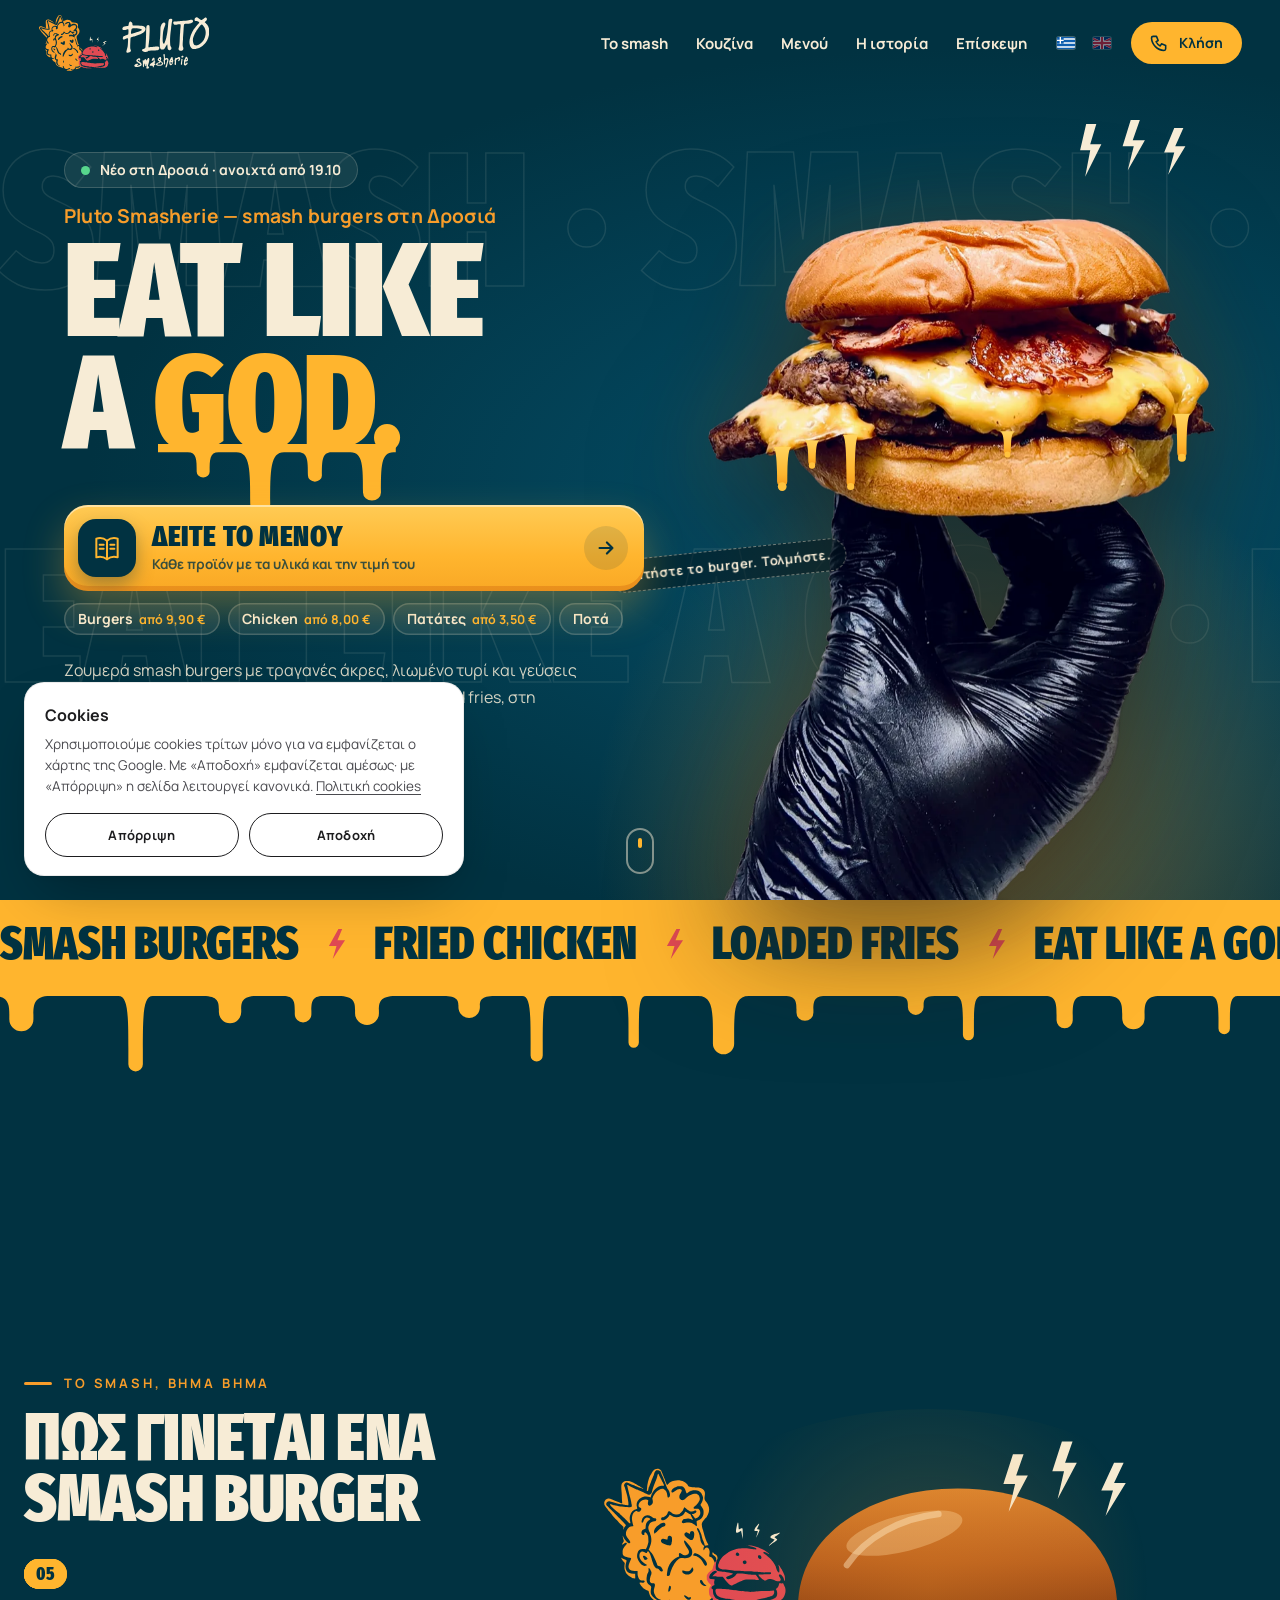
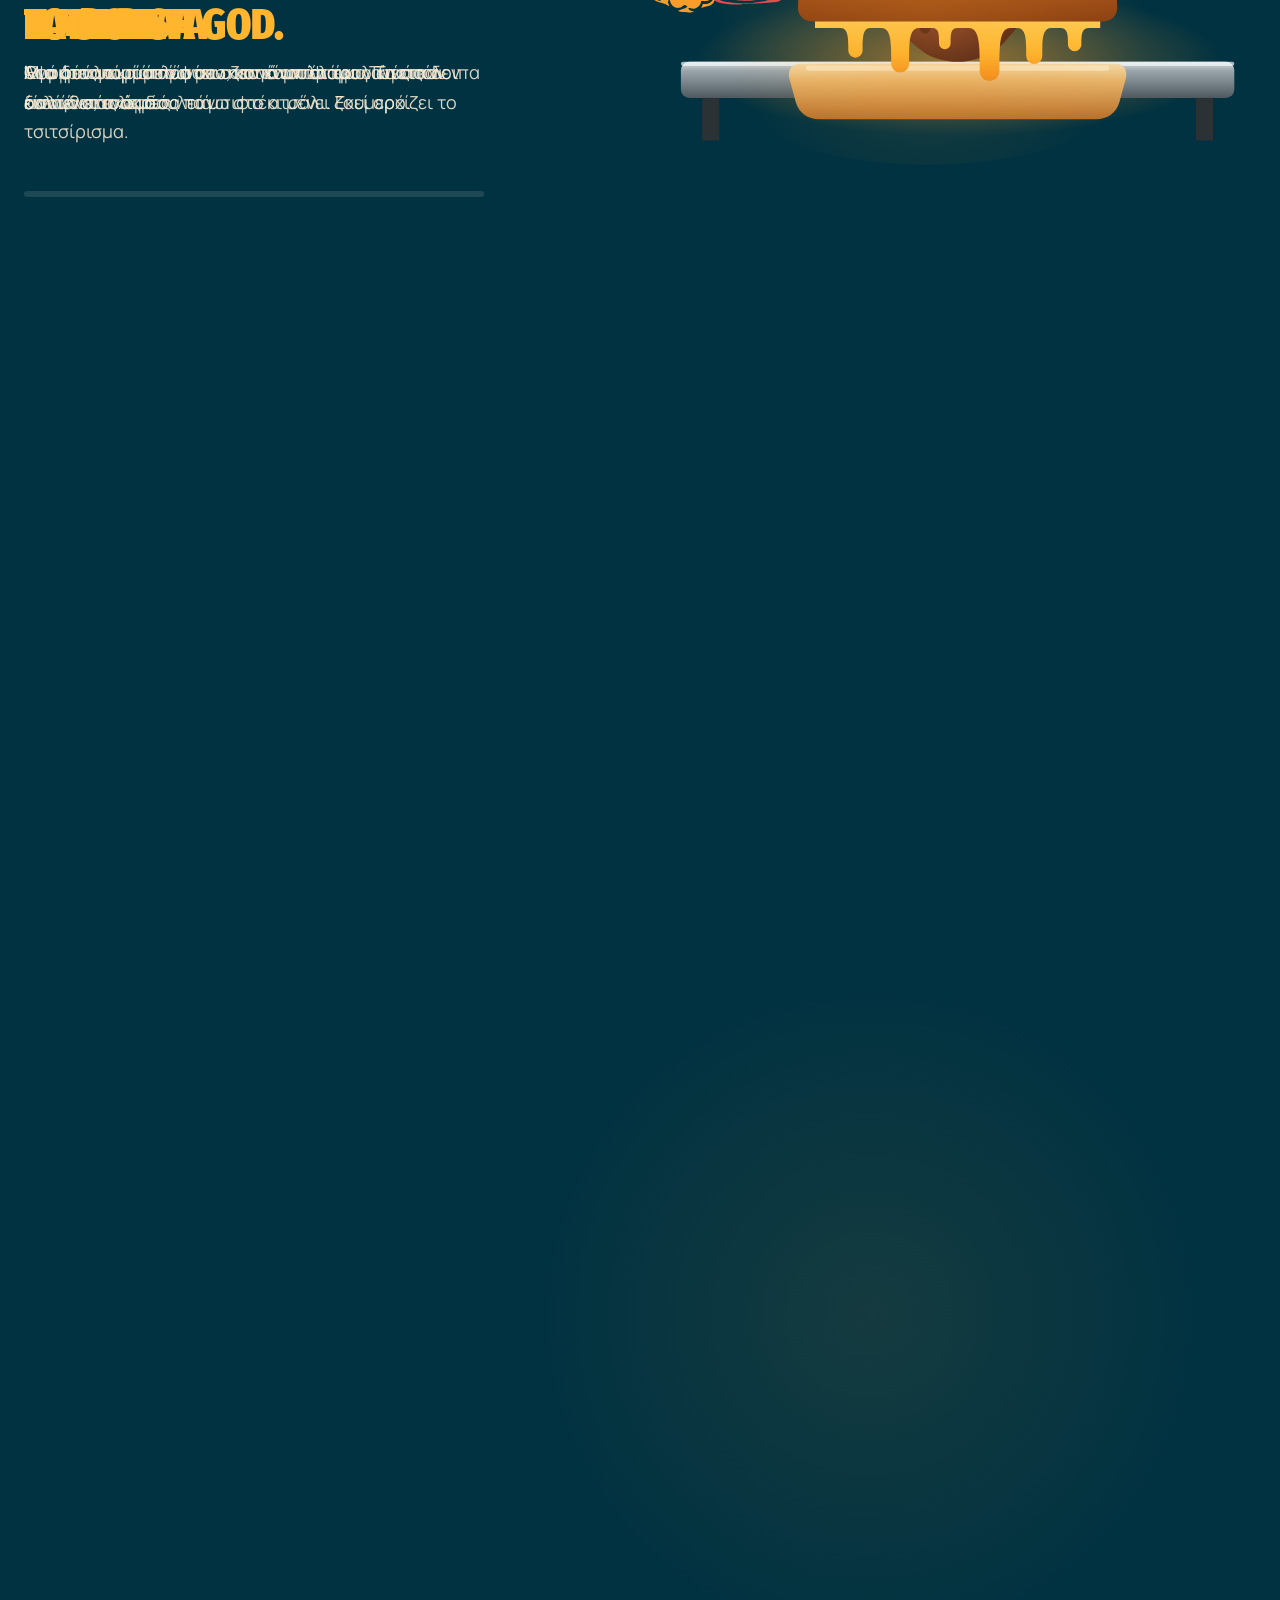
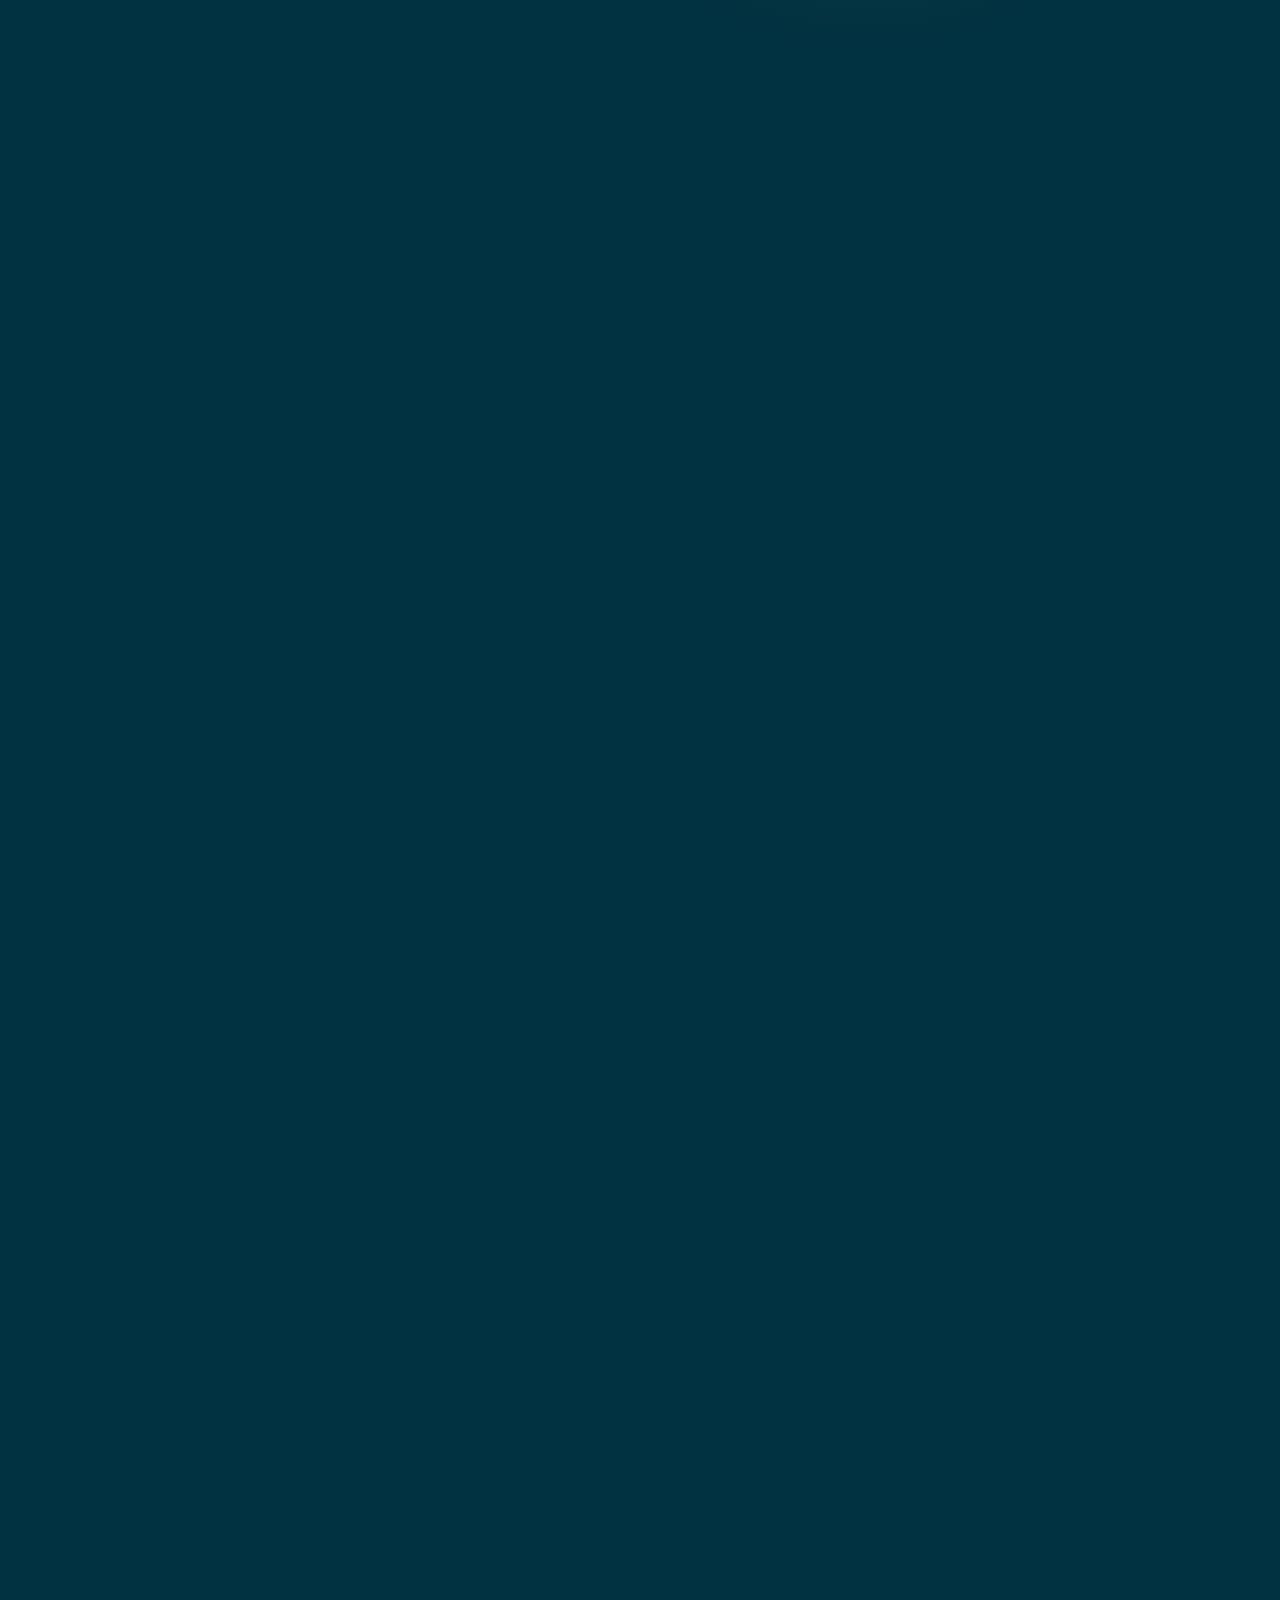
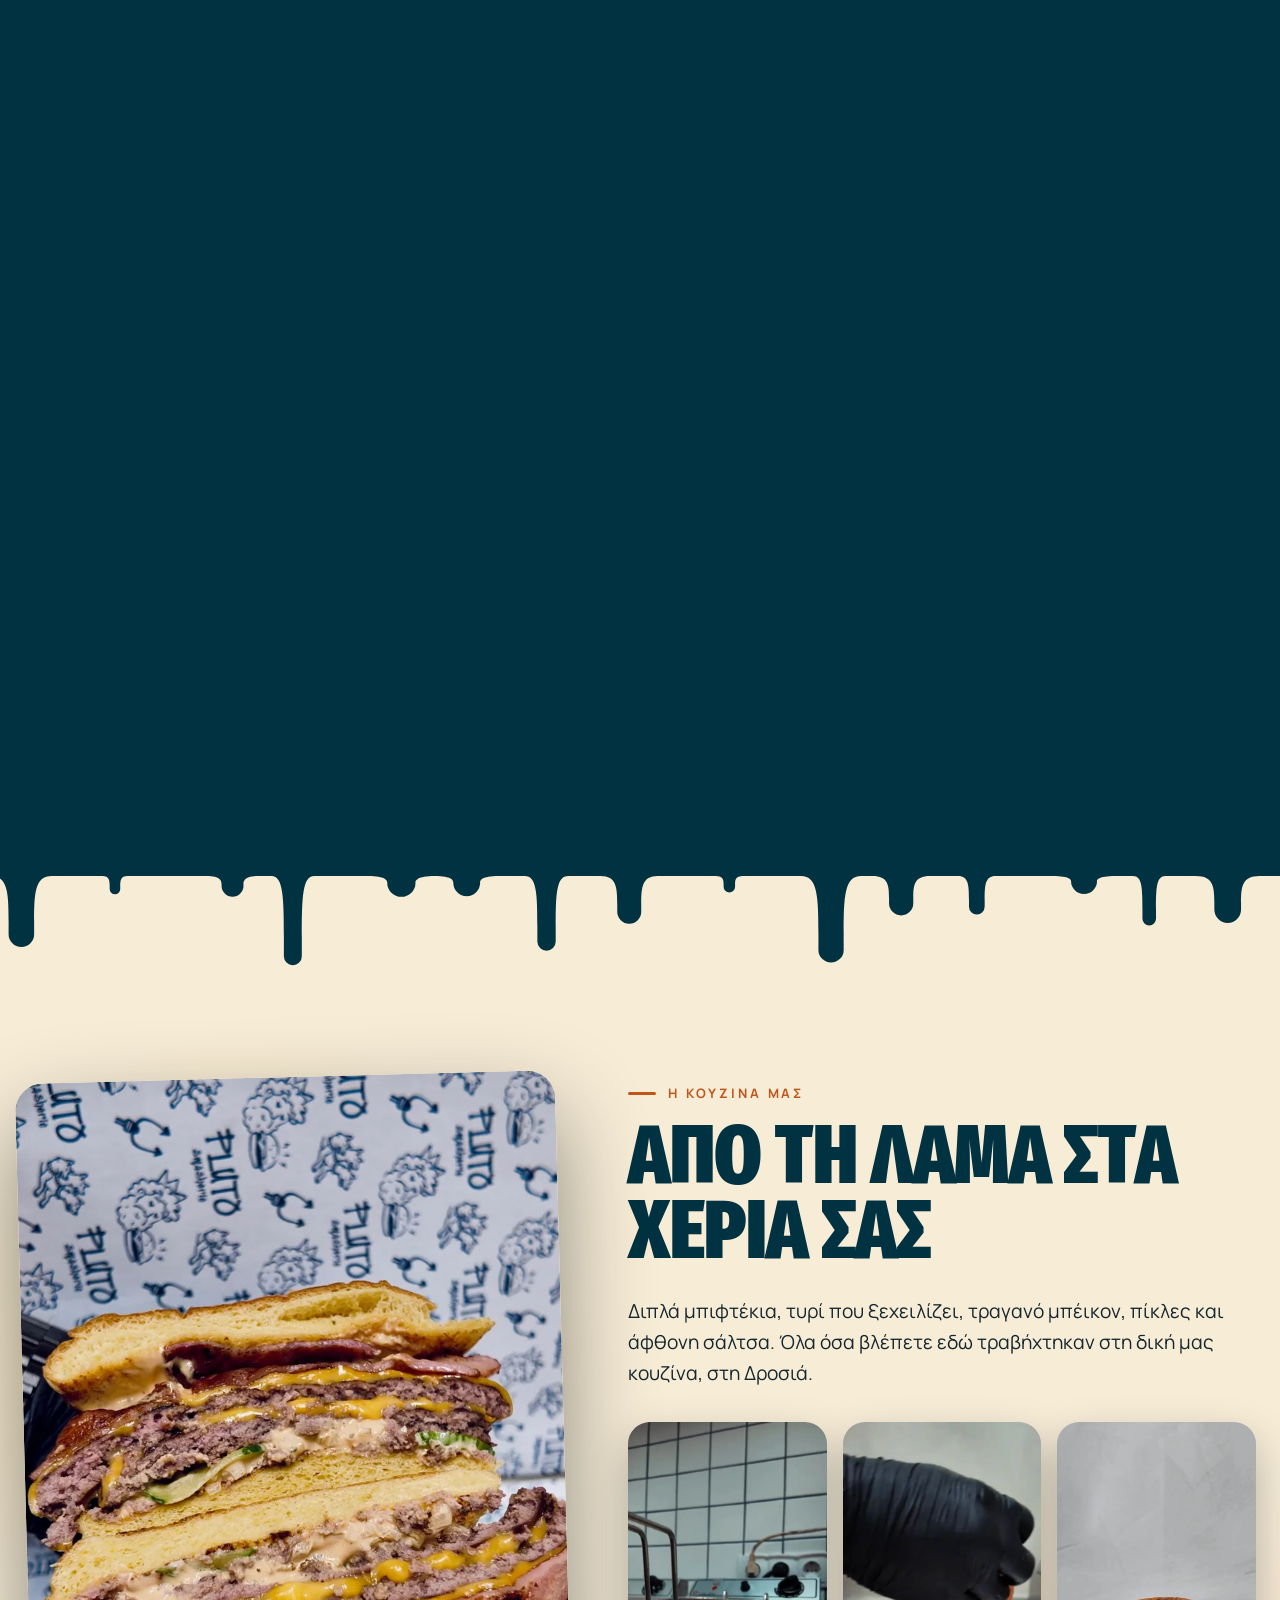
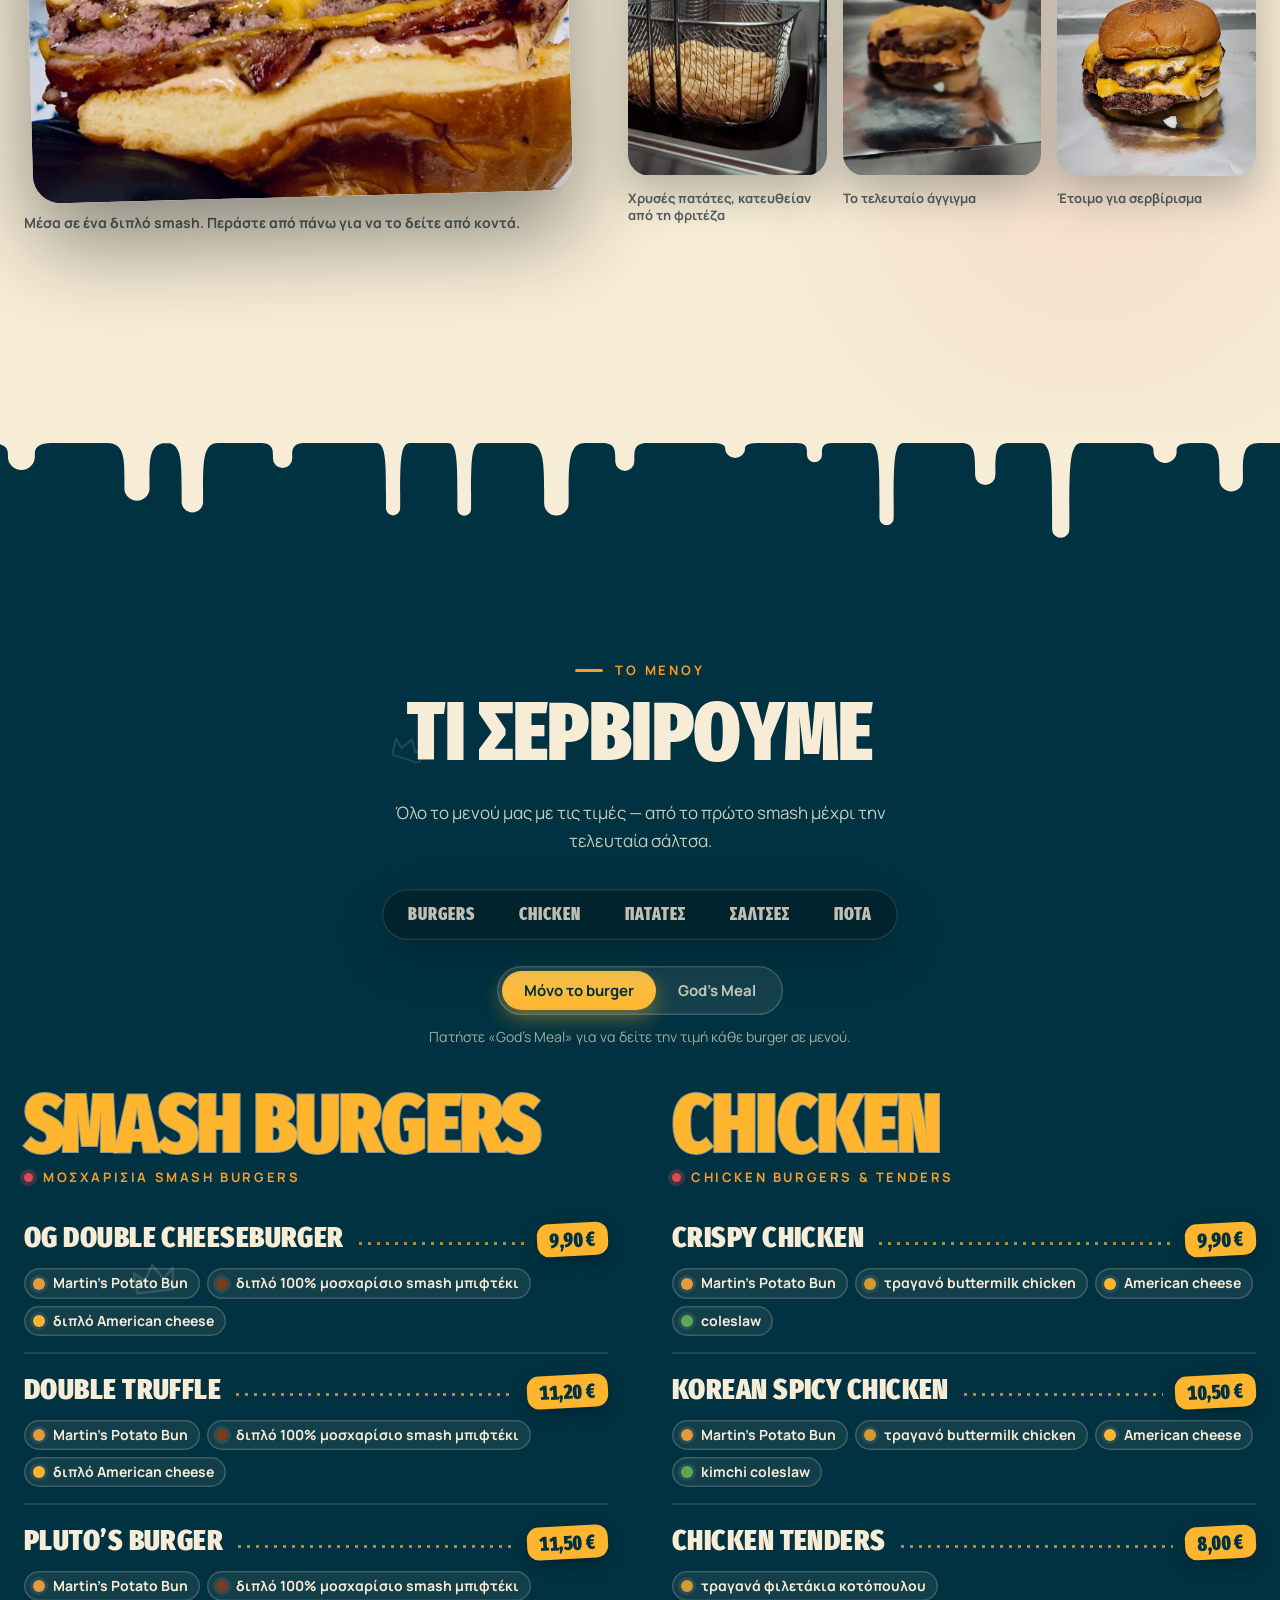
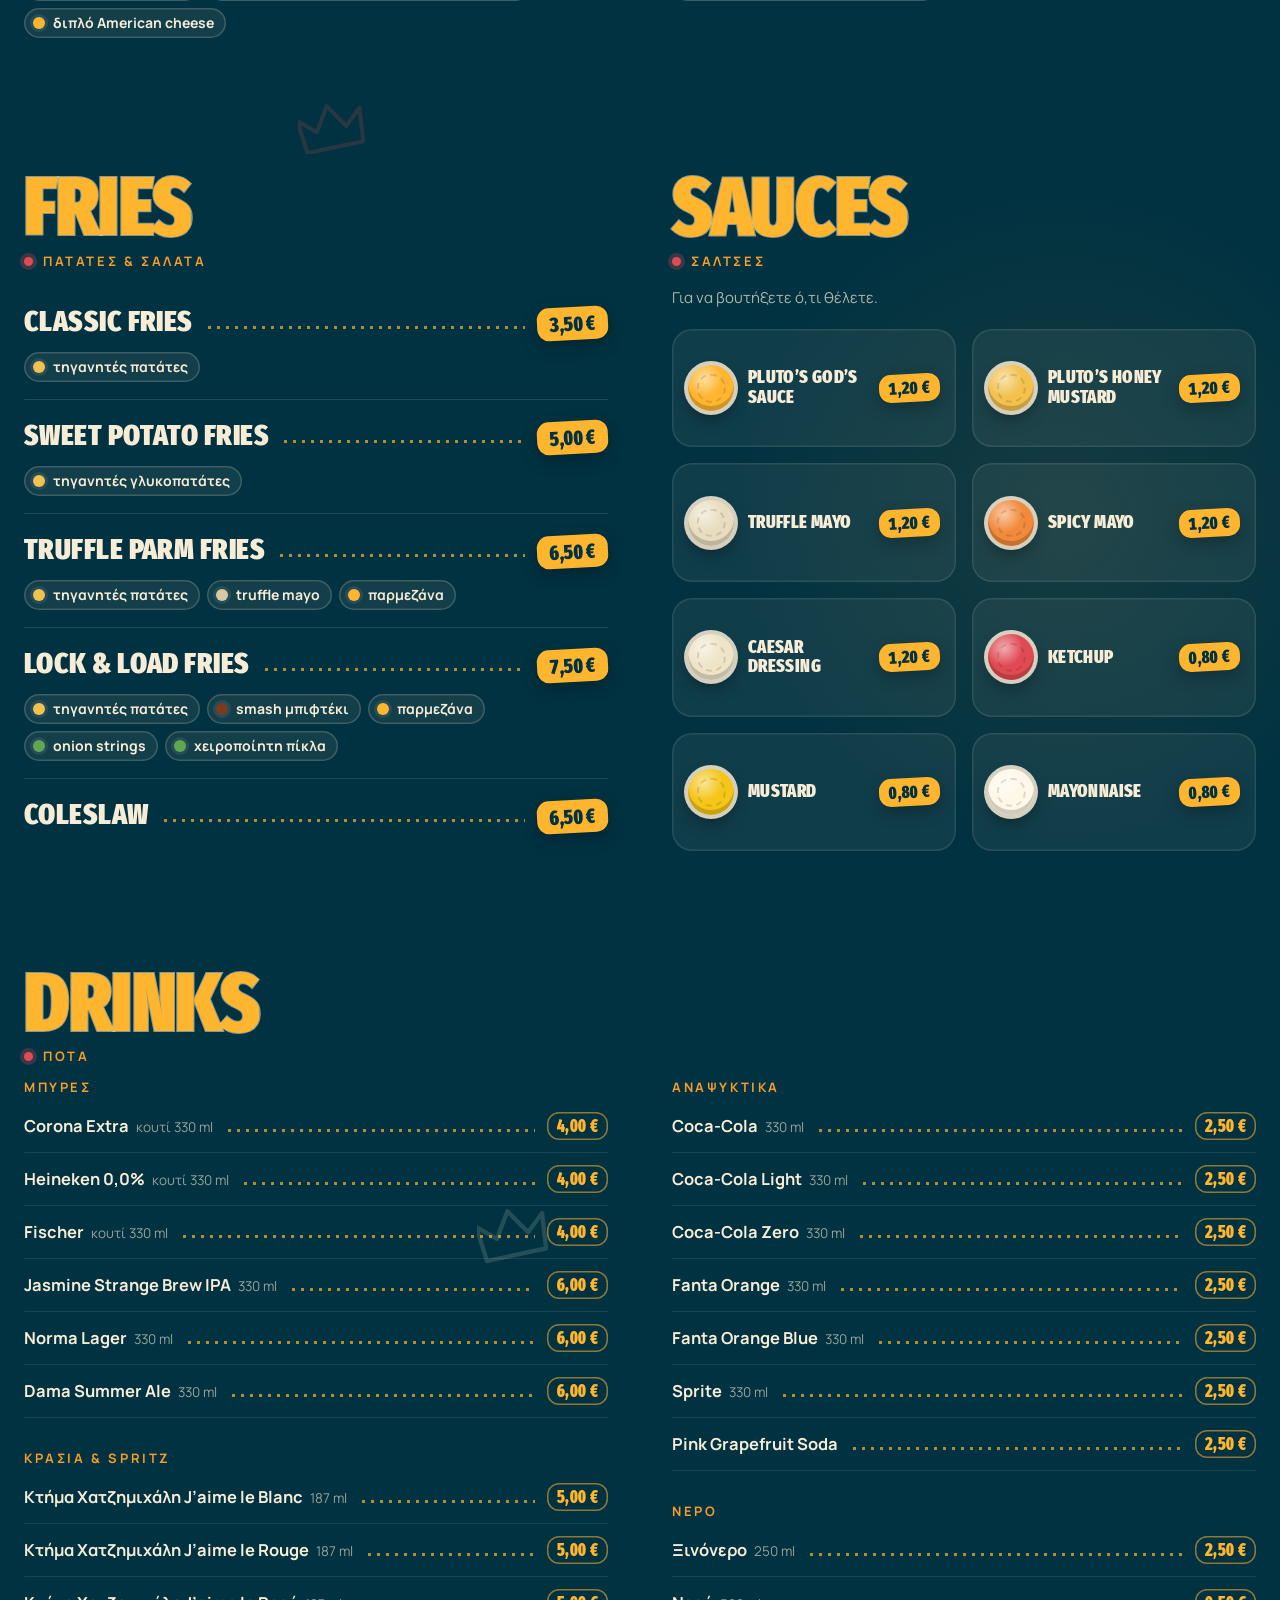
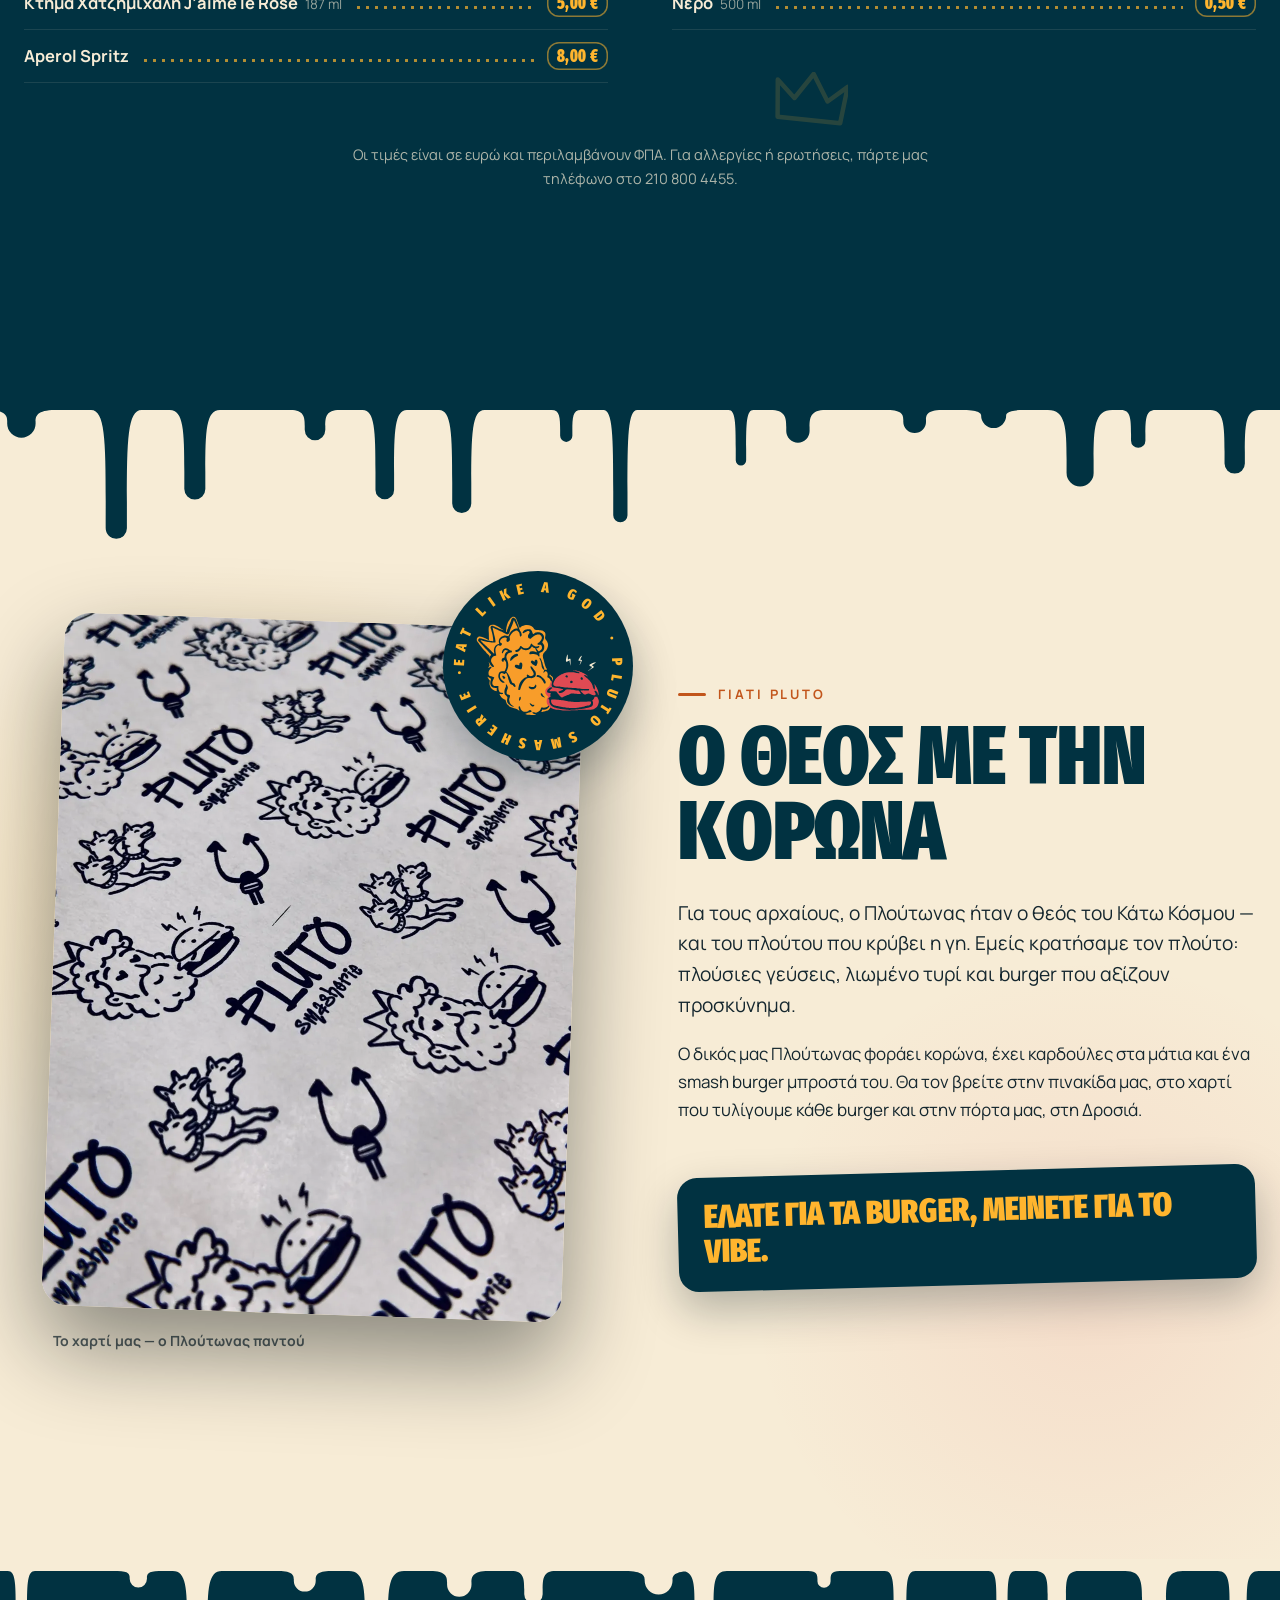
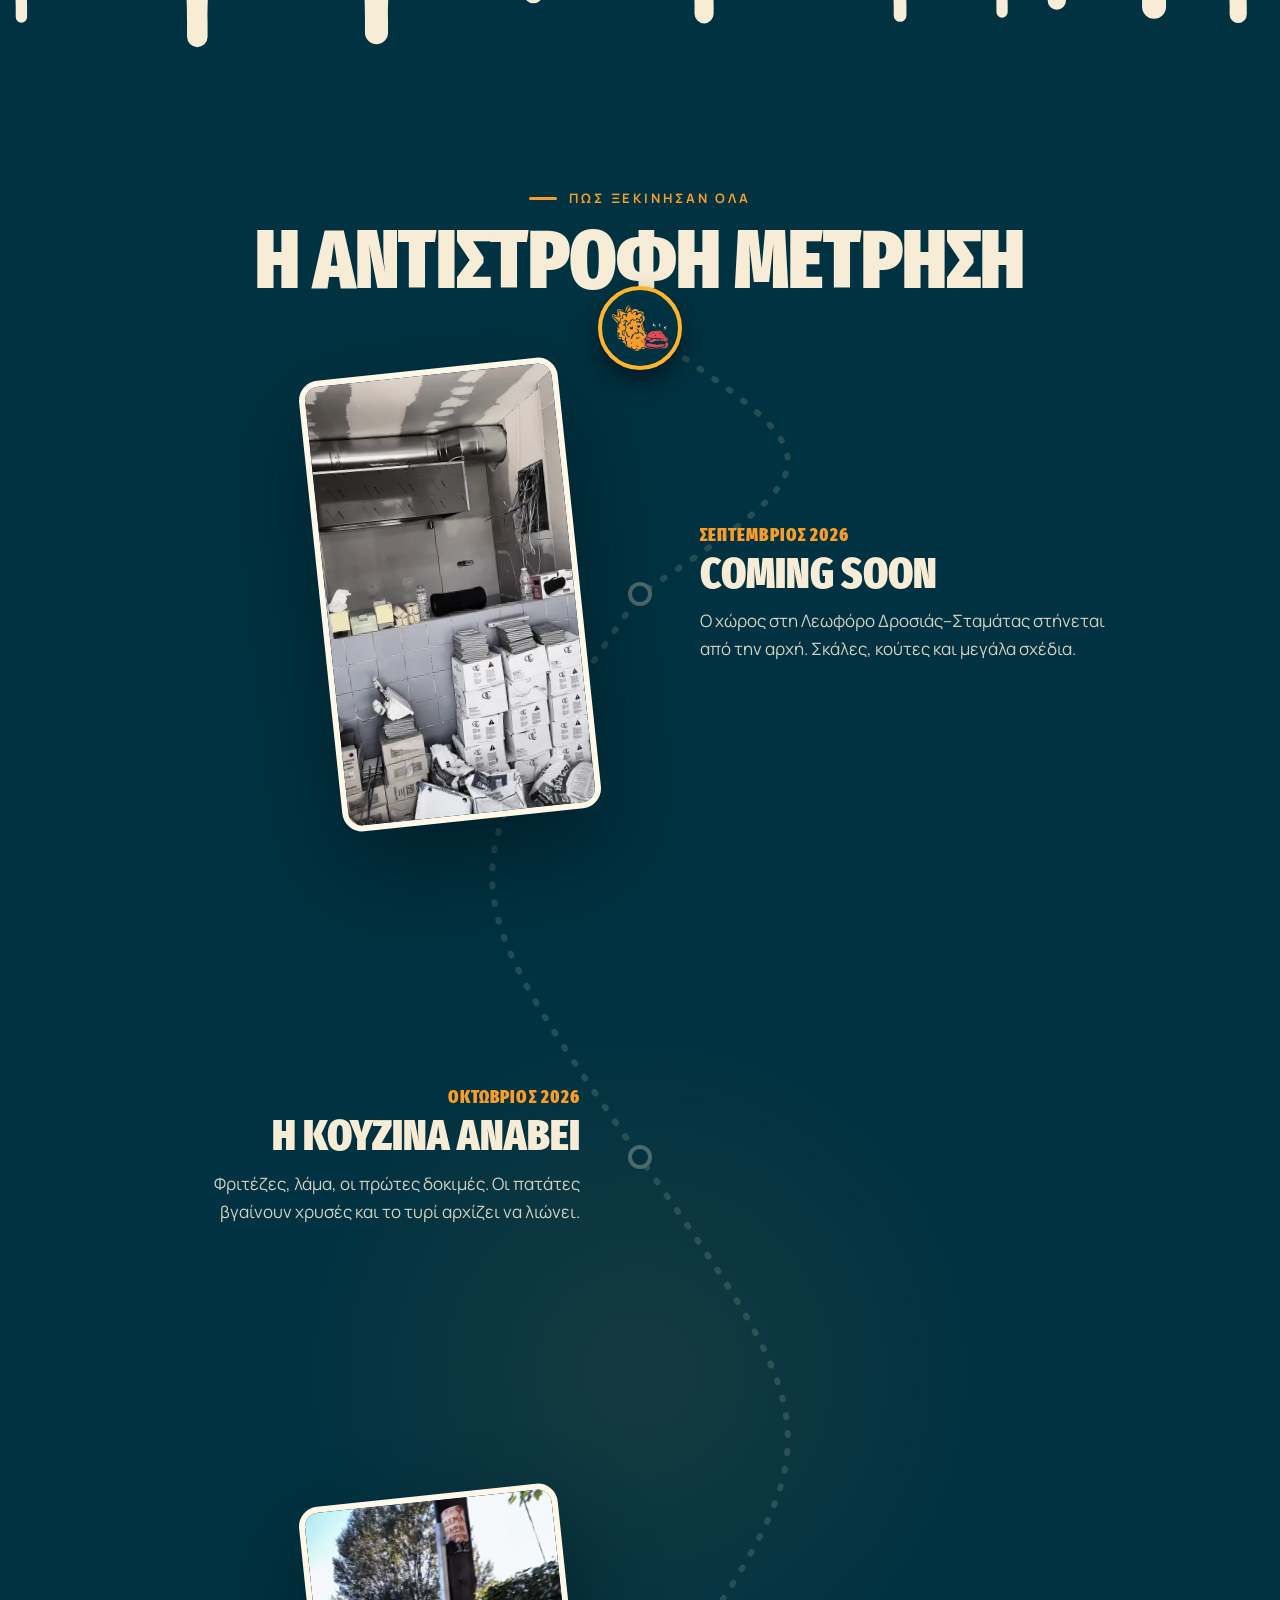
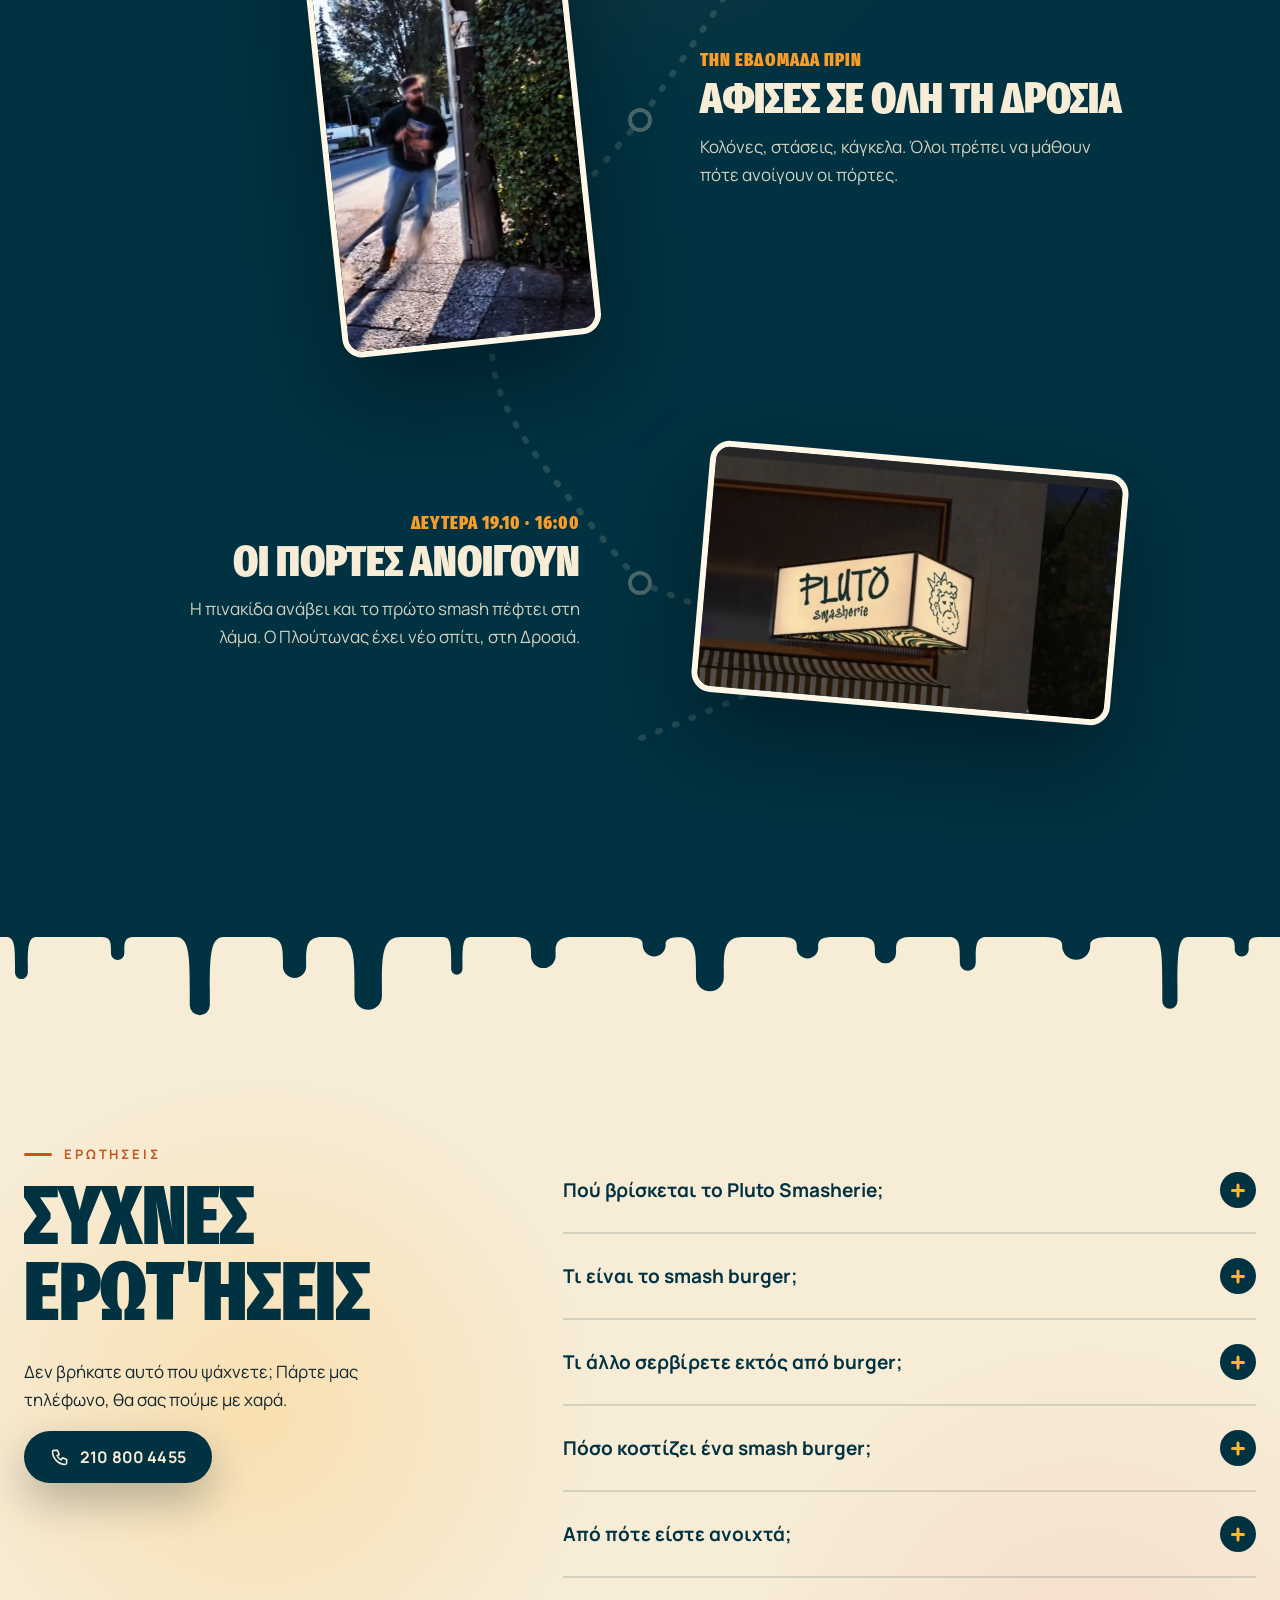
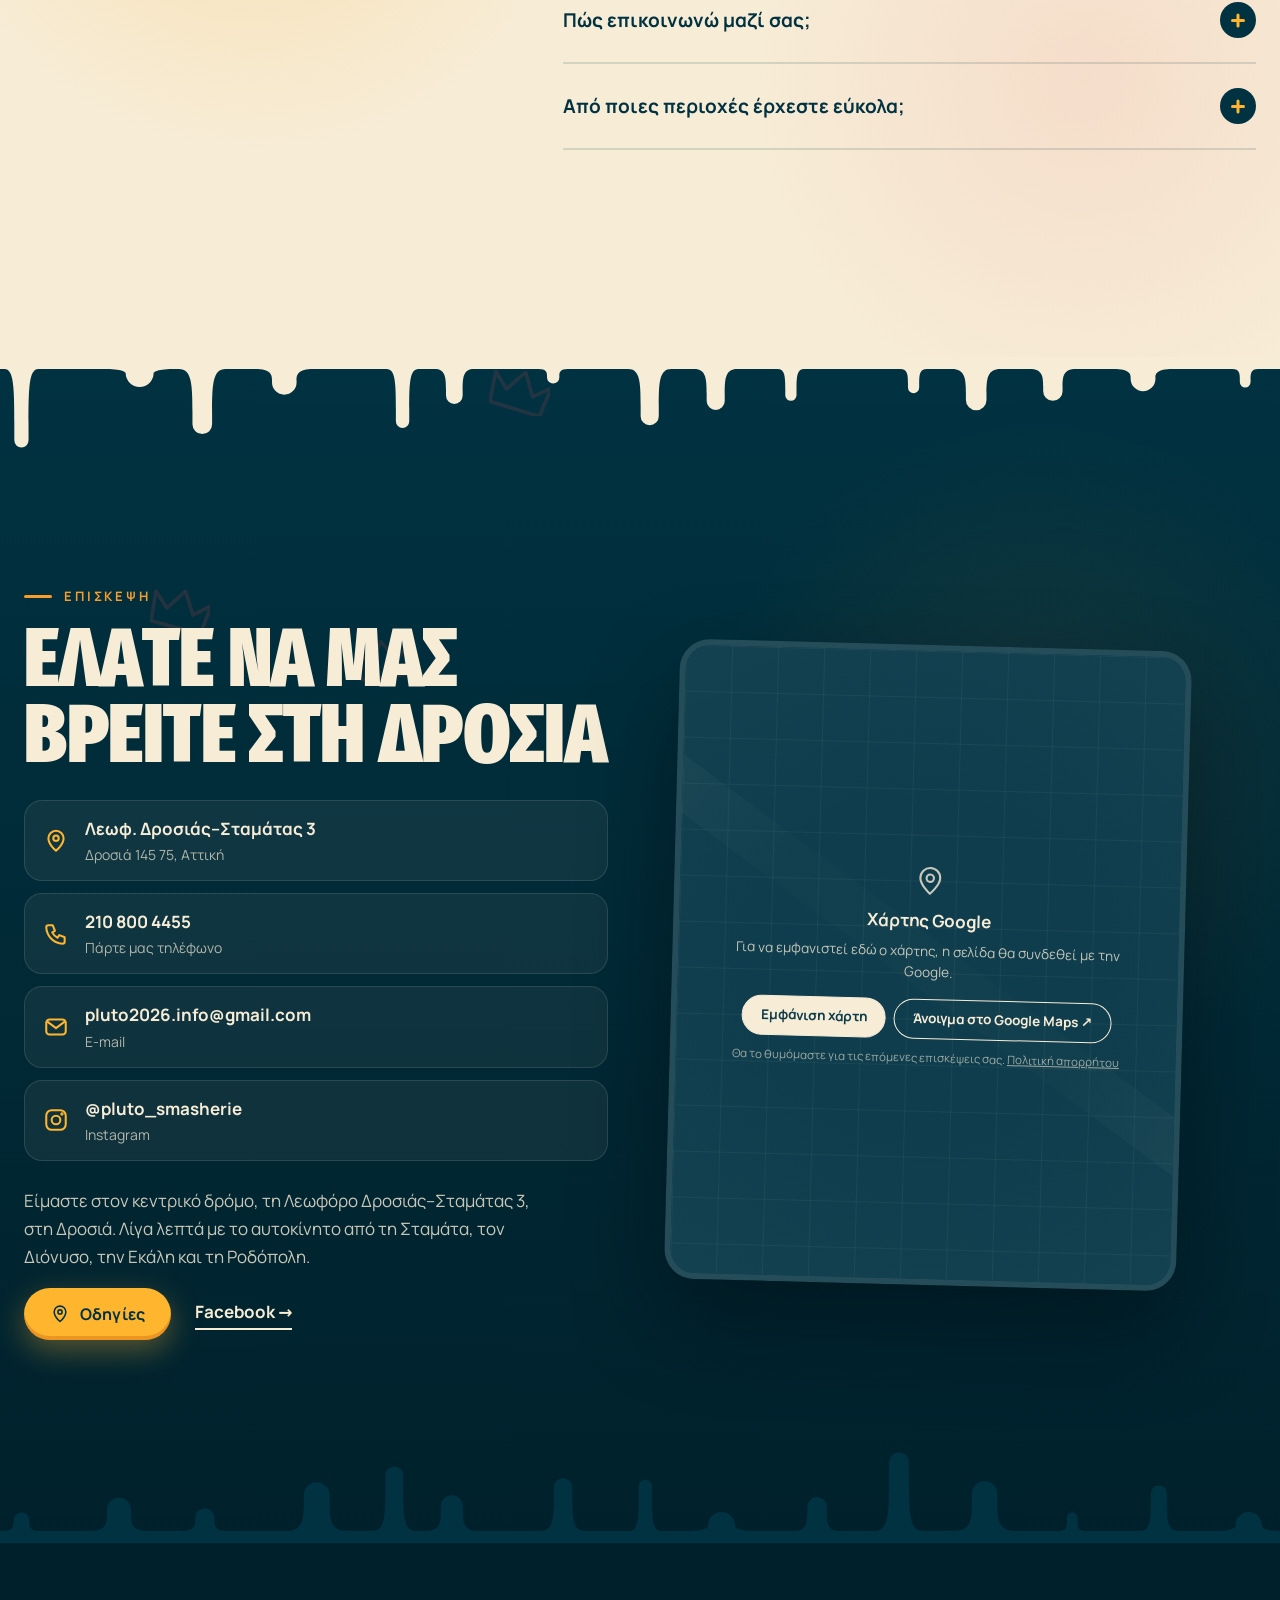
==== commit 4bffaab6: "PLUTO: «Δείτε το μενού» in the hero opens a full menu sheet with every ingredient as chips; ingredie" ====
--- a/index.html
+++ b/index.html
@@ -34,8 +34,8 @@
 <link rel="preload" href="assets/fonts/manrope-greek-400-normal.woff2" as="font" type="font/woff2" crossorigin>
 <script>document.documentElement.classList.add('js')</script>
 <style id="advon-fonts">@font-face{font-family:'Fira Sans Extra Condensed';font-style:normal;font-display:swap;font-weight:900;src:url(assets/fonts/fira-sans-extra-condensed-greek-900-normal.woff2) format('woff2');unicode-range:U+0370-0377,U+037A-037F,U+0384-038A,U+038C,U+038E-03A1,U+03A3-03FF}@font-face{font-family:'Fira Sans Extra Condensed';font-style:normal;font-display:swap;font-weight:900;src:url(assets/fonts/fira-sans-extra-condensed-latin-ext-900-normal.woff2) format('woff2');unicode-range:U+0100-02BA,U+02BD-02C5,U+02C7-02CC,U+02CE-02D7,U+02DD-02FF,U+0304,U+0308,U+0329,U+1D00-1DBF,U+1E00-1E9F,U+1EF2-1EFF,U+2020,U+20A0-20AB,U+20AD-20C0,U+2113,U+2C60-2C7F,U+A720-A7FF}@font-face{font-family:'Fira Sans Extra Condensed';font-style:normal;font-display:swap;font-weight:900;src:url(assets/fonts/fira-sans-extra-condensed-latin-900-normal.woff2) format('woff2');unicode-range:U+0000-00FF,U+0131,U+0152-0153,U+02BB-02BC,U+02C6,U+02DA,U+02DC,U+0304,U+0308,U+0329,U+2000-206F,U+20AC,U+2122,U+2191,U+2193,U+2212,U+2215,U+FEFF,U+FFFD}@font-face{font-family:'Manrope';font-style:normal;font-display:swap;font-weight:400;src:url(assets/fonts/manrope-greek-400-normal.woff2) format('woff2');unicode-range:U+0370-0377,U+037A-037F,U+0384-038A,U+038C,U+038E-03A1,U+03A3-03FF}@font-face{font-family:'Manrope';font-style:normal;font-display:swap;font-weight:400;src:url(assets/fonts/manrope-latin-ext-400-normal.woff2) format('woff2');unicode-range:U+0100-02BA,U+02BD-02C5,U+02C7-02CC,U+02CE-02D7,U+02DD-02FF,U+0304,U+0308,U+0329,U+1D00-1DBF,U+1E00-1E9F,U+1EF2-1EFF,U+2020,U+20A0-20AB,U+20AD-20C0,U+2113,U+2C60-2C7F,U+A720-A7FF}@font-face{font-family:'Manrope';font-style:normal;font-display:swap;font-weight:400;src:url(assets/fonts/manrope-latin-400-normal.woff2) format('woff2');unicode-range:U+0000-00FF,U+0131,U+0152-0153,U+02BB-02BC,U+02C6,U+02DA,U+02DC,U+0304,U+0308,U+0329,U+2000-206F,U+20AC,U+2122,U+2191,U+2193,U+2212,U+2215,U+FEFF,U+FFFD}@font-face{font-family:'Manrope';font-style:normal;font-display:swap;font-weight:700;src:url(assets/fonts/manrope-greek-700-normal.woff2) format('woff2');unicode-range:U+0370-0377,U+037A-037F,U+0384-038A,U+038C,U+038E-03A1,U+03A3-03FF}@font-face{font-family:'Manrope';font-style:normal;font-display:swap;font-weight:700;src:url(assets/fonts/manrope-latin-ext-700-normal.woff2) format('woff2');unicode-range:U+0100-02BA,U+02BD-02C5,U+02C7-02CC,U+02CE-02D7,U+02DD-02FF,U+0304,U+0308,U+0329,U+1D00-1DBF,U+1E00-1E9F,U+1EF2-1EFF,U+2020,U+20A0-20AB,U+20AD-20C0,U+2113,U+2C60-2C7F,U+A720-A7FF}@font-face{font-family:'Manrope';font-style:normal;font-display:swap;font-weight:700;src:url(assets/fonts/manrope-latin-700-normal.woff2) format('woff2');unicode-range:U+0000-00FF,U+0131,U+0152-0153,U+02BB-02BC,U+02C6,U+02DA,U+02DC,U+0304,U+0308,U+0329,U+2000-206F,U+20AC,U+2122,U+2191,U+2193,U+2212,U+2215,U+FEFF,U+FFFD}</style>
-<style>:root{--navy:#013241;--navy2:#03465C;--deep:#00212C;--cream:#F7ECD6;--cream2:#FFF7E8;--ink:#14262E;--cheese:#FFB52E;--orange:#F89D2A;--ketchup:#E04A53;--ok:#C2551B;--fd:'Fira Sans Extra Condensed','Arial Narrow',Impact,sans-serif;--fb:'Manrope',system-ui,-apple-system,'Segoe UI',sans-serif;--sh1:0 6px 18px rgba(0,20,28,.18);--sh2:0 18px 44px rgba(0,20,28,.28);--sh3:0 40px 90px rgba(0,10,16,.45);--ease:cubic-bezier(.22,1,.36,1);--spring:cubic-bezier(.34,1.56,.64,1);--w:1240px;color-scheme:light only}*,*::before,*::after{box-sizing:border-box}html{scroll-behavior:smooth;-webkit-text-size-adjust:100%;overflow-x:clip}@media (prefers-reduced-motion:reduce){html{scroll-behavior:auto}}body{margin:0;background:var(--navy);color:var(--cream);font:400 17px/1.65 var(--fb);overflow-x:clip;-webkit-font-smoothing:antialiased}img,video,svg{display:block;max-width:100%}a{color:inherit}h1,h2,h3{margin:0;font-weight:900}p{margin:0 0 1em}.skip{position:absolute;left:-9999px;top:8px;z-index:200;background:var(--cheese);color:var(--navy);padding:10px 16px;border-radius:10px;font-weight:700}.skip:focus{left:12px}:focus-visible{outline:3px solid var(--cheese);outline-offset:3px;border-radius:6px}.wrap{width:min(var(--w),100% - 48px);margin-inline:auto}section{position:relative;isolation:isolate}.eyebrow{font:700 13px/1 var(--fb);letter-spacing:.22em;text-transform:uppercase;color:var(--orange);margin:0 0 18px;display:flex;align-items:center;gap:12px}.eyebrow::before{content:"";width:28px;height:3px;border-radius:3px;background:currentColor}h2{font:900 clamp(46px,6.4vw,96px)/.92 var(--fd);text-transform:uppercase;letter-spacing:-.005em;margin-bottom:28px}.lead{font-size:clamp(18px,1.5vw,21px);line-height:1.6}.btn{display:inline-flex;align-items:center;gap:10px;padding:16px 26px;border-radius:999px;font:800 16px/1 var(--fb);text-decoration:none;letter-spacing:.01em;position:relative;overflow:hidden;transition:transform .35s var(--spring),box-shadow .35s}.btn svg{width:20px;height:20px;flex:none}.btn-p{background:var(--cheese);color:var(--navy);box-shadow:0 10px 30px rgba(255,181,46,.35),inset 0 -4px 0 rgba(200,90,10,.35)}.btn-d{background:var(--navy);color:var(--cream);box-shadow:var(--sh2)}.btn-s{padding:11px 18px;font-size:14px;background:var(--cheese);color:var(--navy)}.btn::after{content:"";position:absolute;inset:0;background:linear-gradient(105deg,transparent 30%,rgba(255,255,255,.55) 50%,transparent 70%);transform:translateX(-120%)}@media (hover:hover){.btn:hover{transform:translateY(-3px) scale(1.03)}.btn:hover::after{transform:translateX(120%);transition:transform .8s}}.btn:active{transform:scale(.96)}.tlink{font-weight:700;text-decoration:none;border-bottom:2px solid currentColor;padding-bottom:2px}@media (hover:hover){.tlink:hover{color:var(--cheese)}}.hd{position:fixed;inset:0 0 auto;z-index:60;display:flex;align-items:center;gap:24px;padding:14px clamp(16px,3vw,40px);transition:background .4s,box-shadow .4s,padding .4s}.hd.solid{background:rgba(1,50,65,.92);-webkit-backdrop-filter:blur(12px);backdrop-filter:blur(12px);box-shadow:0 8px 30px rgba(0,0,0,.25);padding-block:10px}.brand{display:flex;align-items:center;gap:12px;color:var(--cream);margin-right:auto;text-decoration:none}.hd-logo{width:auto;height:58px;flex:none;transition:transform .6s var(--spring);transform-origin:50% 80%}.hd.solid .hd-logo{transform:scale(.84)}@media (hover:hover){.brand:hover .hd-logo{transform:rotate(-8deg) scale(1.06)}}.wm{width:auto;height:52px;fill:currentColor;transition:transform .5s var(--spring)}.hd.solid .wm{transform:scale(.86) rotate(-2deg)}.nav{display:flex;gap:28px;align-items:center}.nav a{color:var(--cream);text-decoration:none;font:700 15px/1 var(--fb);position:relative;padding:8px 0}.nav a::after{content:"";position:absolute;left:0;right:0;bottom:0;height:3px;border-radius:3px;background:var(--cheese);transform:scaleX(0);transform-origin:left;transition:transform .35s var(--ease)}@media (hover:hover){.nav a:hover::after{transform:scaleX(1)}}.nav .nav-call{display:none}.hd-r{display:flex;align-items:center;gap:14px}.langs{display:flex;gap:6px}.langs button{border:0;background:none;padding:6px;border-radius:8px;cursor:pointer;opacity:.55;transition:opacity .2s,transform .2s}.langs button[aria-pressed=true]{opacity:1}.flag{display:block;width:18px;height:12px;overflow:hidden;line-height:0;border-radius:2px;box-shadow:0 0 0 1px rgba(255,255,255,.25)}.flag svg{display:block;width:100%;height:100%}.burger{display:none;width:46px;height:46px;border:0;border-radius:50%;background:var(--cheese);cursor:pointer;position:relative}.burger i{position:absolute;left:13px;right:13px;height:3px;border-radius:3px;background:var(--navy);transition:transform .35s var(--ease),opacity .2s}.burger i:nth-child(1){top:15px}.burger i:nth-child(2){top:21.5px}.burger i:nth-child(3){top:28px}.burger[aria-expanded=true] i:nth-child(1){transform:translateY(6.5px) rotate(45deg)}.burger[aria-expanded=true] i:nth-child(2){opacity:0}.burger[aria-expanded=true] i:nth-child(3){transform:translateY(-6.5px) rotate(-45deg)}@media (max-width:1020px){.burger{display:block;z-index:70}.hd-call{display:none}.nav{position:fixed;inset:0;z-index:65;flex-direction:column;justify-content:center;gap:10px;background:var(--navy);clip-path:circle(0 at calc(100% - 44px) 38px);transition:clip-path .6s var(--ease);visibility:hidden}.nav.open{clip-path:circle(150% at calc(100% - 44px) 38px);visibility:visible}.nav a{font:900 44px/1.1 var(--fd);text-transform:uppercase;opacity:0;transform:translateY(20px);transition:opacity .4s,transform .5s var(--spring)}.nav.open a{opacity:1;transform:none}.nav.open a:nth-child(2){transition-delay:.05s}.nav.open a:nth-child(3){transition-delay:.1s}.nav.open a:nth-child(4){transition-delay:.15s}.nav.open a:nth-child(5){transition-delay:.2s}.nav.open a:nth-child(6){transition-delay:.25s}.nav .nav-call{display:inline-flex;align-items:center;gap:10px;margin-top:18px;font:800 20px/1 var(--fb);background:var(--cheese);color:var(--navy);padding:16px 24px;border-radius:999px}.nav .nav-call svg{width:22px;height:22px}.nav .nav-call::after{display:none}.langs{position:relative;z-index:70}}@media (max-width:520px){.wm{height:36px}.hd-logo{height:44px}.brand{gap:8px}.hd{gap:12px}}#intro{position:fixed;inset:0;z-index:100;background:var(--navy);display:none;place-items:center;pointer-events:none}.intro #intro{display:grid}.in-logo svg{width:100%;height:auto}.in-logo{width:min(56vw,340px);transform:scale(.2);opacity:0;animation:inPop .7s var(--spring) .05s forwards}@keyframes inPop{to{transform:scale(1);opacity:1}}.in-cheese{position:absolute;left:0;top:0;width:100%;height:100%;overflow:visible;transform:translateY(-120%);fill:var(--cheese)}.intro.go .in-cheese{transition:transform .5s cubic-bezier(.55,0,.3,1);transform:translateY(0)}.intro.out #intro{transition:transform .75s cubic-bezier(.65,0,.35,1);transform:translateY(118%)}.intro.out .in-logo{transition:opacity .2s;opacity:0}.hero{min-height:100svh;display:grid;grid-template-columns:minmax(0,1.05fr) minmax(0,1fr);align-items:center;gap:20px;padding:120px clamp(20px,5vw,80px) 0;overflow-x:clip;background:radial-gradient(110% 80% at 75% 55%,#05506A 0,var(--navy) 62%)}.h-bg{position:absolute;inset:0;z-index:-1;pointer-events:none;overflow:hidden}.h-glow{position:absolute;width:70vmax;height:70vmax;right:-12vmax;bottom:-30vmax;border-radius:50%;background:radial-gradient(circle,rgba(248,157,42,.42),rgba(248,157,42,0) 62%);transform:translate(var(--gx,0),var(--gy,0));transition:transform .6s var(--ease)}.mq{position:absolute;left:0;white-space:nowrap;display:flex;font:900 clamp(110px,15vw,240px)/1 var(--fd);color:transparent;-webkit-text-stroke:1.5px rgba(247,236,214,.10);letter-spacing:.01em}.mq span{padding-right:.2em}.mq1{top:14%;animation:mq 46s linear infinite}.mq2{top:58%;animation:mq 60s linear infinite reverse}@keyframes mq{to{transform:translateX(-50%)}}.h-txt{position:relative;z-index:2;max-width:640px;padding-bottom:9vh}.kick{display:inline-flex;align-items:center;gap:10px;font:700 14px/1 var(--fb);background:rgba(247,236,214,.08);border:1px solid rgba(247,236,214,.18);padding:10px 16px;border-radius:999px;margin:0 0 26px}.kick .dot{width:9px;height:9px;border-radius:50%;background:#58D68D;box-shadow:0 0 0 0 rgba(88,214,141,.6);animation:pulse 2.2s infinite}@keyframes pulse{70%{box-shadow:0 0 0 10px rgba(88,214,141,0)}100%{box-shadow:0 0 0 0 rgba(88,214,141,0)}}.h1{font:800 clamp(17px,1.5vw,21px)/1.35 var(--fb);color:var(--orange);margin:0 0 6px;letter-spacing:.01em}.display{font:900 clamp(84px,10.4vw,176px)/.84 var(--fd);margin:0 0 clamp(50px,5vw,74px);letter-spacing:-.01em;color:var(--cream)}.display .dl{display:block}.god{position:relative;display:inline-block;color:var(--cheese)}.god-drip{position:absolute;left:2%;top:86%;width:96%;height:.55em;overflow:visible;fill:var(--cheese)}.h-sub{font-size:clamp(17px,1.35vw,20px);max-width:520px;color:rgba(247,236,214,.86)}.h-cta{display:flex;align-items:center;gap:26px;flex-wrap:wrap;margin-top:30px}.h-food{position:relative;z-index:1;align-self:end;justify-self:center;width:min(100%,560px);height:100%;display:flex;flex-direction:column;justify-content:flex-end;align-items:center}.bite-btn{all:unset;display:block;position:relative;cursor:pointer;width:100%;-webkit-tap-highlight-color:transparent}.bite-btn:focus-visible{outline:3px solid var(--cheese);outline-offset:6px;border-radius:24px}.tilt{display:block;position:relative;transform-style:preserve-3d;transform:perspective(1100px) rotateX(var(--rx,0deg)) rotateY(var(--ry,0deg)) translateY(var(--ty,0px));transition:transform .5s var(--ease);will-change:transform}.h-burger{width:100%;height:auto}.bite-btn{filter:drop-shadow(0 40px 60px rgba(0,8,12,.55)) drop-shadow(0 0 40px rgba(248,157,42,.18))}.tilt{-webkit-mask-composite:source-in;mask-composite:intersect}.h-drips{position:absolute;inset:0;width:100%;height:100%;overflow:visible;pointer-events:none}.h-drips .d{fill:url(#hdg);transform-origin:50% 0;transform-box:fill-box;animation:drip var(--t,5s) ease-in-out var(--dl,0s) infinite alternate}@keyframes drip{from{transform:scaleY(.55)}to{transform:scaleY(1.12)}}.h-drips .drop{fill:#FFC23D;animation:drop var(--t,5s) ease-in var(--dl,0s) infinite}@keyframes drop{0%,62%{transform:translateY(0) scale(0);opacity:0}66%{transform:translateY(0) scale(1);opacity:1}100%{transform:translateY(220px) scale(.7);opacity:0}}.bolts{position:absolute;top:2%;right:4%;width:22%;z-index:2}.bolts path{fill:var(--cream);transform-box:fill-box;transform-origin:50% 100%;animation:zap 2.6s infinite}.bolts .b2{animation-delay:.25s}.bolts .b3{animation-delay:.5s}@keyframes zap{0%,40%,100%{opacity:1;transform:none}45%{opacity:.2;transform:scale(.85)}50%{opacity:1;transform:scale(1.12) rotate(-6deg)}60%{opacity:.5}}.bite-hint{font:700 13px/1 var(--fb);letter-spacing:.06em;color:var(--cream);background:rgba(0,20,28,.55);border:1px dashed rgba(247,236,214,.45);padding:9px 14px;border-radius:999px;position:absolute;left:-10%;bottom:40%;transform:rotate(-6deg);z-index:3;margin:0;animation:bob 3s ease-in-out infinite}@keyframes bob{50%{transform:rotate(-6deg) translateY(-6px)}}.crumbs{position:absolute;inset:0;pointer-events:none}.crumbs i{position:absolute;width:var(--s,8px);height:var(--s,8px);border-radius:40% 60% 50% 45%;background:var(--c,#D9822F);animation:crumb .9s var(--ease) forwards}@keyframes crumb{to{transform:translate(var(--x),var(--y)) rotate(var(--r));opacity:0}}.scroll-cue{position:absolute;left:50%;bottom:26px;width:28px;height:46px;border:2px solid rgba(247,236,214,.5);border-radius:20px;transform:translateX(-50%);z-index:3;transition:opacity .4s}.scroll-cue span{position:absolute;left:50%;top:8px;width:4px;height:10px;margin-left:-2px;border-radius:2px;background:var(--cheese);animation:cue 1.8s infinite}@keyframes cue{60%{transform:translateY(14px);opacity:0}100%{opacity:0}}.scrolled .scroll-cue{opacity:0}.js .h-txt>*{opacity:0;transform:translateY(26px)}.js .ready .h-txt>*{opacity:1}.js .ready .h-txt>*{opacity:1;transform:none;transition:opacity .6s,transform .9s var(--spring)}.js .ready .h-txt>*:nth-child(2){transition-delay:.08s}.js .ready .h-txt>*:nth-child(3){transition-delay:.16s}.js .ready .h-txt>*:nth-child(4){transition-delay:.26s}.js .ready .h-txt>*:nth-child(5){transition-delay:.34s}.js .h-food .bite-btn{transform:translateY(40%) scale(.9);opacity:0}.js .ready .h-food .bite-btn{transform:none;opacity:1;transition:transform 1.1s var(--spring) .15s,opacity .5s .15s}.js .ready .god-drip path{animation:godDrip 1.6s var(--ease) .7s both}@keyframes godDrip{from{transform:scaleY(0)}}.god-drip path{transform-origin:50% 0}@media (max-width:860px){.hero{grid-template-columns:1fr;padding:96px 20px 0;gap:0;min-height:auto}.h-txt{display:contents}.kick{order:1;justify-self:start}.h1{order:2}.display{order:3;margin-bottom:34px}.h-food{order:4}.h-sub{order:5;margin-top:10px}.h-cta{order:6;margin:22px 0 60px}.h-food .bite-btn{max-height:58svh;overflow:hidden;-webkit-mask-image:linear-gradient(#000 78%,transparent);mask-image:linear-gradient(#000 78%,transparent)}.display{font-size:clamp(70px,22vw,120px)}.h-food{width:min(100%,430px);margin-top:10px}.bite-hint{bottom:auto;top:8%;left:0}.mq1{top:30%}.mq2{top:64%}.scroll-cue{display:none}}.drip-edge{position:absolute;left:0;right:0;top:100%;height:150px;z-index:5;pointer-events:none;margin-top:-1px}.drip-edge svg{position:absolute;inset:0 0 auto;width:100%;height:100%;overflow:visible;transform-origin:50% 0;transform:scaleY(.3);transition:transform 1.6s cubic-bezier(.22,1,.36,1)}.drip-edge.in svg{transform:none}.drip-edge .fall{animation-play-state:paused}.drip-edge.in .fall{animation-play-state:running}.drip-edge[data-up]{top:auto;bottom:100%;margin:0 0 -1px;transform:scaleY(-1)}.drip-edge .fall{position:absolute;top:0;width:12px;height:16px;border-radius:50% 50% 50% 50%/60% 60% 40% 40%;opacity:0;animation:fall var(--t,4s) ease-in var(--dl,0s) infinite}@keyframes fall{0%,70%{opacity:0;transform:translateY(var(--y0,40px)) scale(.3)}74%{opacity:1;transform:translateY(var(--y0,40px)) scale(1)}100%{opacity:0;transform:translateY(calc(var(--y0,40px) + 160px)) scale(.8)}}.ticker{position:relative;background:var(--cheese);color:var(--navy);padding:22px 0 20px;overflow:visible;margin-top:-1px}.tk-in{display:flex;align-items:center;gap:28px;white-space:nowrap;font:900 clamp(30px,3.6vw,52px)/1 var(--fd);text-transform:uppercase;width:max-content;animation:mq 34s linear infinite;transform-origin:center}.ticker .tk-wrap{overflow:hidden}.tk-in i{display:block;width:19px;height:30px;background:var(--ketchup);flex:none;clip-path:polygon(60% 0,10% 56.25%,50% 56.25%,30% 100%,95% 37.5%,55% 37.5%,80% 0)}.tk-in i svg{width:100%;height:100%;fill:currentColor}.ticker{overflow-x:clip}.amb{position:absolute;inset:0;z-index:-1;overflow:hidden;pointer-events:none}.amb i{position:absolute;display:block}.amb.off i{animation-play-state:paused!important}.amb .ab{width:var(--s);height:calc(var(--s)*1.6);color:var(--c);opacity:0;animation:twk var(--t) ease-in-out var(--dl) infinite}.amb .ab svg,.amb .ac svg{width:100%;height:100%;fill:currentColor}@keyframes twk{0%,100%{opacity:0;transform:scale(.6)}50%{opacity:var(--o,.5);transform:scale(1)}}.amb .ac{width:var(--s);height:calc(var(--s)*.75);color:var(--c);opacity:var(--o,.12);animation:drift var(--t) ease-in-out var(--dl) infinite alternate}@keyframes drift{from{transform:translate(0,0)}to{transform:translate(var(--dx),var(--dy))}}.amb .pat{inset:-120px;background-size:220px 220px;opacity:.07;animation:pat 60s linear infinite}@keyframes pat{to{transform:translate(220px,220px)}}.amb .wash{width:60vmax;height:60vmax;border-radius:50%;background:radial-gradient(circle,var(--c),transparent 62%);opacity:.5;animation:drift var(--t) ease-in-out infinite alternate}.smash{background:var(--navy);height:520vh;padding-top:150px}.sm-pin{position:sticky;top:0;height:100svh;display:grid;grid-template-columns:minmax(0,.9fr) minmax(0,1.1fr);align-items:center;gap:40px;width:min(var(--w),100% - 48px);margin-inline:auto}.sm-txt h2{font-size:clamp(46px,5.2vw,82px)}.steps{list-style:none;margin:0;padding:0;display:grid}.steps li{grid-area:1/1;opacity:0;transform:translateY(24px);transition:opacity .45s,transform .6s var(--spring);pointer-events:none;max-width:460px}.steps li.on{opacity:1;transform:none;pointer-events:auto}.steps b{font:900 18px/1 var(--fd);color:var(--navy);background:var(--cheese);border-radius:999px;padding:6px 12px;display:inline-block;margin-bottom:14px}.steps h3{font:900 clamp(34px,3.4vw,52px)/1 var(--fd);text-transform:uppercase;color:var(--cheese);margin-bottom:12px}.steps p{font-size:18px;color:rgba(247,236,214,.88)}.sm-prog{height:6px;border-radius:6px;background:rgba(247,236,214,.12);margin-top:26px;max-width:460px;overflow:hidden}.sm-prog i{display:block;height:100%;width:100%;background:linear-gradient(90deg,var(--orange),var(--cheese));transform:scaleX(var(--p,0));transform-origin:left;border-radius:6px}.sm-stage{position:relative;aspect-ratio:616/380;justify-self:center;width:100%}.sm-stage::before{content:"";position:absolute;inset:6%;border-radius:50%;background:radial-gradient(circle,rgba(248,157,42,.2),transparent 65%)}#scene{width:100%;height:100%;overflow:hidden}#steam path{fill:none;stroke:rgba(247,236,214,.55);stroke-width:5;stroke-linecap:round;stroke-dasharray:30 200;animation:steam 1.6s linear infinite}#steam path:nth-child(2){animation-delay:.4s}#steam path:nth-child(3){animation-delay:.8s}@keyframes steam{from{stroke-dashoffset:230}to{stroke-dashoffset:0}}#splat circle{fill:#F6D58A}@media (max-width:860px){.smash{height:480vh;padding-top:120px}.sm-pin{grid-template-columns:1fr;grid-template-rows:auto 1fr;align-content:center;gap:0;padding-top:70px}.sm-stage{order:-1;width:100%;margin-bottom:6px}.sm-txt h2{font-size:clamp(34px,9.5vw,52px);margin-bottom:14px}.sm-txt .eyebrow{margin-bottom:10px}.steps h3{font-size:30px;margin-bottom:6px}.steps p{font-size:16px;margin:0}.steps b{margin-bottom:8px}.sm-prog{margin-top:14px}}.kitchen{background:var(--cream);color:var(--ink);padding:210px 0 200px}.kitchen .eyebrow,.story .eyebrow,.faq .eyebrow{color:var(--ok)}.ki-grid{display:grid;grid-template-columns:minmax(0,.86fr) minmax(0,1fr);gap:clamp(32px,5vw,80px);align-items:center}.ki-big{margin:0}.lens-box{position:relative;border-radius:28px;overflow:hidden;box-shadow:var(--sh3);transform:rotate(-1.5deg);cursor:zoom-in}.lens-box img{width:100%;height:auto}.lens{position:absolute;width:200px;height:200px;border-radius:50%;pointer-events:none;border:4px solid var(--cream2);box-shadow:0 18px 40px rgba(0,0,0,.4),inset 0 0 0 2px rgba(0,0,0,.08);background-repeat:no-repeat;opacity:0;transform:scale(.4);transition:opacity .25s,transform .35s var(--spring)}.lens-box.on .lens{opacity:1;transform:scale(1)}figcaption{font-size:14px;color:rgba(20,38,46,.72);margin-top:14px;font-weight:600}.ki-txt h2{color:var(--navy)}.tiles{display:grid;grid-template-columns:repeat(3,1fr);gap:16px;margin-top:34px}.tile{margin:0}.tile img{aspect-ratio:auto}.tile video,.tile img{width:100%;height:auto;border-radius:22px;box-shadow:var(--sh2);background:#ddd}.tile video{aspect-ratio:9/16;object-fit:cover}.tile figcaption{font-size:13px;line-height:1.35}.js .tile{opacity:0;transform:translateY(70px) scale(.92)}.js .tile.in{opacity:1;transform:translateY(var(--ty,0));transition:opacity .5s,transform .9s var(--spring)}.tile.t2{transition-delay:.08s}.tile.t3{transition-delay:.16s}@media (hover:hover){.tile:hover video,.tile:hover img{transform:scale(1.03);transition:transform .5s var(--spring)}}@media (max-width:860px){.kitchen{padding:170px 0 170px}.ki-grid{grid-template-columns:1fr}.tiles{gap:10px}.tile video,.tile img{border-radius:14px}.lens{display:none}}.menu{background:var(--navy);padding:230px 0 210px}.me-head{text-align:center;margin-bottom:34px}.me-head .eyebrow{justify-content:center}.me-lead{max-width:560px;margin:16px auto 0;color:rgba(247,236,214,.82)}.big{position:relative;font:900 clamp(56px,8.6vw,140px)/.9 var(--fd);letter-spacing:-.01em;white-space:nowrap}.big .o{color:transparent;-webkit-text-stroke:2px rgba(247,236,214,.55)}.big .f{position:absolute;left:0;top:0;color:var(--cheese);clip-path:inset(0 calc(100% - var(--fill,0%)) 0 0)}.mtabs{position:sticky;top:76px;z-index:20;display:flex;justify-content:center;margin:0 auto 26px;pointer-events:none}.mtabs-in{position:relative;display:flex;gap:4px;padding:6px;border-radius:999px;background:rgba(0,33,44,.86);-webkit-backdrop-filter:blur(12px);backdrop-filter:blur(12px);box-shadow:var(--sh2),inset 0 0 0 1.5px rgba(247,236,214,.12);overflow-x:auto;scrollbar-width:none;max-width:100%;pointer-events:auto}.mtabs-in::-webkit-scrollbar{display:none}.mtabs a{position:relative;z-index:1;flex:none;padding:11px 20px;border-radius:999px;font:900 17px/1 var(--fd);letter-spacing:.06em;text-transform:uppercase;text-decoration:none;color:rgba(247,236,214,.78);transition:color .3s}.mtabs a.on{color:var(--navy)}.mtabs-blob{position:absolute;z-index:0;top:6px;bottom:6px;left:0;width:0;border-radius:999px;background:var(--cheese);box-shadow:0 6px 18px rgba(255,181,46,.45);transform:translateX(var(--bx,0));width:var(--bw,0);transition:transform .55s var(--spring),width .55s var(--spring)}.meal-sw{position:relative;display:flex;width:max-content;margin:8px auto 10px;padding:5px;border-radius:999px;background:rgba(247,236,214,.08);box-shadow:inset 0 0 0 1.5px rgba(247,236,214,.18)}.meal-sw button{position:relative;z-index:1;border:0;background:none;cursor:pointer;padding:12px 22px;border-radius:999px;font:800 15px/1 var(--fb);color:rgba(247,236,214,.8);transition:color .3s}.meal-sw button.on{color:var(--navy)}.meal-k{position:absolute;z-index:0;top:5px;bottom:5px;left:5px;width:var(--kw,50%);border-radius:999px;background:linear-gradient(180deg,#FFC94F,var(--cheese));box-shadow:0 8px 20px rgba(255,181,46,.4);transform:translateX(var(--kx,0));transition:transform .5s var(--spring),width .5s var(--spring)}.meal-note{text-align:center;font-size:14px;color:rgba(247,236,214,.65);margin:0 0 40px}.mgrid{display:grid;grid-template-columns:repeat(2,minmax(0,1fr));gap:clamp(30px,5vw,80px);align-items:start}.mgrid+.mgrid,.mgrid+.mblock,.mblock-drinks{margin-top:clamp(70px,9vw,120px)}.mblock{scroll-margin-top:150px}.mh{margin-bottom:18px}.mh-big{font-size:clamp(52px,6.4vw,104px)}.mh-t{display:flex;align-items:center;gap:10px;margin:10px 0 0;font:700 13px/1 var(--fb);letter-spacing:.2em;text-transform:uppercase;color:var(--orange)}.mh-dot{width:9px;height:9px;border-radius:50%;background:var(--ketchup);box-shadow:0 0 0 4px rgba(224,74,83,.25)}.mb-note{margin:0 0 18px;font-size:15px;color:rgba(247,236,214,.7)}.mlist,.dlist,.tubs{list-style:none;margin:0;padding:0}.mi{position:relative;padding:20px 18px 18px;margin:0 -18px;border-radius:20px;transition:background .35s,transform .45s var(--spring)}.mi::after{content:"";position:absolute;left:18px;right:18px;bottom:0;height:1.5px;background:rgba(247,236,214,.12)}.mi:last-child::after{display:none}.mi-top{display:flex;align-items:baseline;gap:12px}.mi-n{margin:0;font:900 clamp(25px,2.3vw,32px)/1.05 var(--fd);letter-spacing:.015em;text-transform:uppercase;color:var(--cream);transition:color .3s}.mi-dots,.di .mi-dots{flex:1;min-width:24px;height:3px;align-self:center;margin-top:.5em;background:radial-gradient(circle,rgba(255,181,46,.7) 1.4px,transparent 1.8px) 0 50%/9px 3px repeat-x;transform-origin:0 50%;transform:scaleX(var(--ds,1));transition:transform .9s var(--ease) calc(var(--i)*90ms + .15s)}.mp{flex:none;display:inline-block;padding:7px 13px 6px;border-radius:12px;background:var(--cheese);color:var(--navy);font:900 20px/1 var(--fd);letter-spacing:.02em;box-shadow:0 6px 16px rgba(0,0,0,.25);transform:rotate(-3deg);font-variant-numeric:tabular-nums;transition:transform .45s var(--spring),background .3s}.mp.flip{animation:mpFlip .55s var(--spring)}@keyframes mpFlip{0%{transform:rotate(-3deg) rotateX(0)}45%{transform:rotate(4deg) rotateX(90deg) scale(.9)}100%{transform:rotate(-3deg) rotateX(0)}}.meal .mp[data-m]{background:var(--ketchup);color:var(--cream2)}.mi-d{margin:8px 0 0;max-width:46ch;font-size:15.5px;line-height:1.55;color:rgba(247,236,214,.78)}@media (hover:hover){.mi:hover{background:rgba(247,236,214,.06);transform:translateX(6px)}.mi:hover .mi-n{color:var(--cheese)}.mi:hover .mp{transform:rotate(3deg) scale(1.1)}}.js .mi.rv,.js .di.rv{transform:translateY(26px)}.js .mi.rv,.js .di.rv,.js .tub.rv{transition-delay:calc(var(--i)*70ms)}.js .rv:not(.in) .mi-dots{--ds:0}.js .rv:not(.in) .mp{transform:rotate(-14deg) scale(.4);opacity:0}.js .rv.in .mp{transition:transform .6s var(--spring) calc(var(--i)*90ms + .35s),opacity .3s calc(var(--i)*90ms + .35s)}.mgrid-sides{align-items:stretch}#m-sauces{display:flex;flex-direction:column}.tubs{display:grid;grid-template-columns:repeat(2,minmax(0,1fr));grid-auto-rows:1fr;gap:16px;flex:1}.tub{display:flex;align-items:center;gap:14px;padding:14px 16px;border-radius:20px;background:rgba(247,236,214,.06);box-shadow:inset 0 0 0 1.5px rgba(247,236,214,.1);transition:transform .45s var(--spring),background .3s}.tub-c{position:relative;flex:none;width:46px;height:46px;border-radius:50%;background:radial-gradient(circle at 35% 30%,rgba(255,255,255,.55),transparent 42%),var(--sc);box-shadow:inset 0 -5px 0 rgba(0,0,0,.18),0 0 0 4px rgba(247,236,214,.85),0 8px 16px rgba(0,0,0,.35)}.tub-c i{position:absolute;left:50%;top:50%;width:62%;height:62%;border-radius:50%;transform:translate(-50%,-50%);border:2px dashed rgba(0,0,0,.12)}.tub-n{flex:1;font:900 18px/1.1 var(--fd);letter-spacing:.02em;text-transform:uppercase}.tub .mp{font-size:17px;padding:6px 10px 5px}.js .tub.rv{transform:translateY(20px) scale(.92)}@media (hover:hover){.tub:hover{transform:translateY(-4px) rotate(-1deg);background:rgba(247,236,214,.1)}.tub:hover .tub-c{animation:tubW .6s var(--spring)}}@keyframes tubW{0%,100%{transform:none}35%{transform:rotate(-14deg) scale(1.1)}70%{transform:rotate(10deg)}}.dgrp+.dgrp{margin-top:34px}.dg-t{margin:0 0 6px;font:700 13px/1 var(--fb);letter-spacing:.2em;text-transform:uppercase;color:var(--orange)}.di{display:flex;align-items:baseline;gap:12px;padding:12px 0;border-bottom:1.5px solid rgba(247,236,214,.1)}.di-n{font:800 16.5px/1.3 var(--fb);color:var(--cream)}.di-n small{font-weight:400;font-size:13.5px;color:rgba(247,236,214,.6);margin-left:4px}.di .mp{font-size:17px;padding:6px 10px 5px;background:transparent;color:var(--cheese);box-shadow:inset 0 0 0 1.5px rgba(255,181,46,.55);transform:none}.me-note{text-align:center;margin:60px auto 0;max-width:640px;font-size:14.5px;color:rgba(247,236,214,.7)}@media (max-width:860px){.menu{padding:190px 0 180px}.mgrid{grid-template-columns:1fr;gap:60px}.mgrid+.mgrid,.mgrid+.mblock,.mblock-drinks{margin-top:60px}.mtabs{top:66px;margin-inline:-24px;padding-inline:12px}.mtabs a{padding:10px 15px;font-size:15.5px}.mh-big{font-size:clamp(46px,14vw,72px)}.big .o{-webkit-text-stroke-width:1.5px}.mi{padding:17px 12px 15px;margin:0 -12px}.mi::after{left:12px;right:12px}.mi-n{font-size:clamp(22px,6.4vw,27px)}.mp{font-size:18px}.mblock{scroll-margin-top:132px}.dgrp+.dgrp{margin-top:28px}}@media (max-width:560px){.mtabs-in{gap:0;padding:5px}.mtabs a{padding:10px 11px;font-size:14.5px;letter-spacing:.04em}.mtabs-blob{top:5px;bottom:5px}.tubs{gap:12px}.tub{flex-direction:column;justify-content:center;text-align:center;gap:9px;padding:18px 10px 16px}.tub-n{flex:none;font-size:16.5px}}@media (max-width:400px){.mtabs a{padding:10px 8px;font-size:13.5px}.meal-sw button{padding:11px 16px;font-size:14px}}.story{background:var(--cream);color:var(--ink);padding:220px 0 210px}.st-grid{display:grid;grid-template-columns:minmax(0,1fr) minmax(0,1fr);gap:clamp(40px,6vw,96px);align-items:center}.st-ph{margin:0;position:relative;max-width:520px;justify-self:center}.st-ph img{width:100%;height:auto;border-radius:26px;box-shadow:var(--sh3)}.js .st-ph img{transform:rotate(-8deg) scale(.86) translateY(40px);opacity:0}.js .st-ph.in img{transform:rotate(2deg);opacity:1;transition:transform 1.1s var(--spring),opacity .5s}.badge{text-decoration:none;position:absolute;right:-60px;top:-50px;width:190px;height:190px;border-radius:50%;background:var(--navy);box-shadow:var(--sh2);display:grid;place-items:center}.badge .ring{position:absolute;inset:0;width:100%;height:100%;animation:spin 22s linear infinite}.badge text{font:900 15.5px var(--fd);letter-spacing:.14em;fill:var(--cheese)}.badge .b-logo{width:66%;animation:nod 3.4s ease-in-out infinite;transform-origin:50% 80%}@keyframes spin{to{transform:rotate(360deg)}}@keyframes nod{50%{transform:rotate(-5deg) translateY(-3px)}}.st-txt h2{color:var(--navy)}.quote{margin:30px 0 0;padding:22px 26px;border-radius:20px;background:var(--navy);color:var(--cheese);font:900 clamp(26px,2.6vw,36px)/1.05 var(--fd);text-transform:uppercase;transform:rotate(-1.5deg);box-shadow:var(--sh2);display:inline-block}@media (max-width:860px){.story{padding:180px 0 170px}.st-grid{grid-template-columns:1fr}.st-ph{max-width:86%}.badge{right:-24px;top:-40px;width:130px;height:130px}.badge text{font-size:15px}}.road{background:var(--navy);padding:230px 0 220px}.ro-head{text-align:center;margin-bottom:70px}.ro-head .eyebrow{justify-content:center}.ro{position:relative}.ro-path{position:absolute;left:0;top:0;width:100%;height:100%;overflow:visible;pointer-events:none}.ro-path path{fill:none;stroke-linecap:round;stroke-linejoin:round}.ro-bg{stroke:rgba(247,236,214,.14);stroke-width:6;stroke-dasharray:2 16}.ro-fg{stroke:var(--cheese);stroke-width:12;filter:drop-shadow(0 6px 14px rgba(255,181,46,.35))}.ro-walker{position:absolute;left:0;top:0;width:84px;height:84px;margin:-42px 0 0 -42px;z-index:3;transform:translate(var(--wx,50%),var(--wy,0));border-radius:50%;background:var(--navy);border:4px solid var(--cheese);padding:9px;box-shadow:0 12px 26px rgba(0,0,0,.45)}.ro-walker svg{width:100%;height:100%;animation:nod 1.2s ease-in-out infinite}.stops{list-style:none;margin:0;padding:0;display:grid;gap:110px;position:relative;z-index:2}.stop{display:grid;grid-template-columns:minmax(0,1fr) minmax(0,1fr);gap:120px;align-items:center}.stop .pin{position:absolute;left:50%;width:30px;height:30px;margin-left:-15px;border-radius:50%;background:var(--navy);border:5px solid rgba(247,236,214,.3);transition:background .4s,border-color .4s,transform .5s var(--spring);transform:scale(.8)}.stop{position:relative}.stop.lit .pin{background:var(--cheese);border-color:var(--cream);transform:scale(1.15)}.stop figure{margin:0;justify-self:end;width:min(260px,100%)}.stop figure.wide{width:min(420px,100%)}.stop img{width:100%;height:auto;border-radius:20px;box-shadow:var(--sh3);border:6px solid var(--cream2)}.stop:nth-child(even) figure{order:2;justify-self:start}.stop:nth-child(even)>div{text-align:right}.when{font:900 18px/1 var(--fd);letter-spacing:.06em;color:var(--orange);text-transform:uppercase;margin-bottom:8px}.stop h3{font:900 clamp(34px,3.4vw,54px)/1 var(--fd);text-transform:uppercase;color:var(--cream);margin-bottom:12px}.stop p:last-child{color:rgba(247,236,214,.85);margin:0;max-width:420px}.stop:nth-child(even) p:last-child{margin-left:auto}.js .stop figure{opacity:0;transform:rotate(var(--sr,-6deg)) scale(.85)}.js .stop.lit figure{opacity:1;transform:rotate(var(--sr,-6deg));transition:transform .9s var(--spring),opacity .4s}.stop:nth-child(even){--sr:5deg}@media (max-width:860px){.road{padding:180px 0 170px}.ro-head{margin-bottom:46px}.stops{gap:70px;padding-left:58px}.stop{grid-template-columns:1fr;gap:18px}.stop .pin{left:-44px;margin-left:0}.stop figure,.stop:nth-child(even) figure{order:0;justify-self:start;width:min(200px,70%)}.stop figure.wide{width:min(320px,100%)}.stop:nth-child(even)>div{text-align:left}.stop:nth-child(even) p:last-child{margin-left:0}.ro-walker{width:58px;height:58px;margin:-29px 0 0 -29px;padding:6px;border-width:3px}}.faq{background:var(--cream);color:var(--ink);padding:220px 0 210px}.fa-grid{display:grid;grid-template-columns:minmax(0,.8fr) minmax(0,1.2fr);gap:clamp(32px,6vw,90px);align-items:start}.fa-side{position:sticky;top:120px}.fa-side h2{color:var(--navy)}.fa-side p{max-width:380px}.qa{border-bottom:2px solid rgba(1,50,65,.14)}.qa summary{list-style:none;cursor:pointer;display:flex;justify-content:space-between;gap:20px;align-items:center;padding:24px 0;font:800 19px/1.35 var(--fb);color:var(--navy);transition:transform .3s var(--spring)}.qa summary::-webkit-details-marker{display:none}.qa summary i{flex:none;width:36px;height:36px;border-radius:50%;background:var(--navy);position:relative;transition:transform .4s var(--spring),background .3s}.qa summary i::before,.qa summary i::after{content:"";position:absolute;left:11px;right:11px;top:16.5px;height:3px;border-radius:2px;background:var(--cheese)}.qa summary i::after{transform:rotate(90deg);transition:transform .3s}.qa[open] summary i{transform:rotate(180deg);background:var(--ketchup)}.qa[open] summary i::after{transform:rotate(0)}@media (hover:hover){.qa summary:hover{transform:translateX(6px)}}.qa .ans{overflow:hidden}.qa .ans p{margin:0 0 24px;max-width:640px}@media (max-width:860px){.faq{padding:180px 0 170px}.fa-grid{grid-template-columns:1fr}.fa-side{position:static}.qa summary{font-size:17px}}.visit{background:linear-gradient(180deg,var(--navy),var(--deep));padding:230px 0 200px}.vi-grid{display:grid;grid-template-columns:minmax(0,1fr) minmax(0,1fr);gap:clamp(32px,5vw,80px);align-items:center}address{font-style:normal;display:grid;gap:12px;margin:10px 0 26px}.vi-row{display:flex;gap:16px;align-items:center;text-decoration:none;padding:14px 18px;border-radius:18px;background:rgba(247,236,214,.06);border:1px solid rgba(247,236,214,.12);transition:transform .35s var(--spring),background .3s}.vi-row svg{width:26px;height:26px;color:var(--cheese);flex:none}.vi-row>span{display:grid}.vi-row b{font-size:17px}.vi-row span span{font-size:14px;color:rgba(247,236,214,.7)}@media (hover:hover){.vi-row:hover{transform:translateX(8px);background:rgba(247,236,214,.1)}}.dirs{color:rgba(247,236,214,.82);max-width:520px}.vi-cta{display:flex;align-items:center;gap:24px;flex-wrap:wrap;margin-top:8px}.vi-map{border-radius:30px;overflow:hidden;box-shadow:var(--sh3);aspect-ratio:4/5;max-height:640px;border:6px solid rgba(247,236,214,.1);background:#0c3b4b;transform:rotate(1.5deg)}.vi-map iframe{display:block;width:100%;height:100%;border:0}@media (max-width:860px){.visit{padding:180px 0 140px}.vi-grid{grid-template-columns:1fr}.vi-map{aspect-ratio:1;transform:none}}.ft{position:relative;background:var(--deep);padding:150px 0 120px;text-align:center}.ft-drip{z-index:1}.ft-brand{display:inline-flex;flex-direction:column;align-items:center;gap:6px;color:var(--cream);text-decoration:none}.ft-logo{width:170px;transition:transform .6s var(--spring)}@media (hover:hover){.ft-brand:hover .ft-logo{transform:rotate(-8deg) scale(1.06)}}.ft-wm{width:min(420px,80vw);height:auto;fill:currentColor}.ft-slogan{font:900 26px/1 var(--fd);letter-spacing:.12em;text-transform:uppercase;color:var(--cheese);margin:18px 0 30px}.ft-cols{display:grid;justify-items:center;gap:14px;color:rgba(247,236,214,.8)}.ft-cols a{color:var(--cream)}.ft-soc{display:flex;gap:14px;justify-content:center}.ft-soc a{width:46px;height:46px;border-radius:50%;display:grid;place-items:center;background:rgba(247,236,214,.08);transition:transform .35s var(--spring),background .3s}.ft-soc svg{width:22px;height:22px}@media (hover:hover){.ft-soc a:hover{transform:translateY(-4px) rotate(-6deg);background:var(--cheese);color:var(--navy)}}.ft-legal{margin-top:34px;font-size:14px;color:rgba(247,236,214,.6)}.ft-legal a{color:rgba(247,236,214,.85)}.mbar{display:none}@media (max-width:860px){.mbar{position:fixed;left:12px;right:12px;bottom:calc(12px + env(safe-area-inset-bottom));z-index:50;display:grid;grid-template-columns:repeat(3,1fr);background:rgba(0,33,44,.94);-webkit-backdrop-filter:blur(10px);backdrop-filter:blur(10px);border-radius:22px;box-shadow:var(--sh3);border:1px solid rgba(247,236,214,.12);transform:translateY(140%);transition:transform .6s var(--spring)}.mbar.on{transform:none}.mbar a{display:flex;flex-direction:column;align-items:center;gap:4px;padding:11px 0;text-decoration:none;font:700 12px/1 var(--fb);color:var(--cream)}.mbar a:first-child{color:var(--cheese)}.mbar svg{width:22px;height:22px}.ft{padding-bottom:140px}}.totop{position:fixed;right:22px;bottom:22px;z-index:50;width:52px;height:52px;opacity:0;transform:translateY(20px) scale(.8);transition:opacity .4s,transform .5s var(--spring);color:var(--navy)}.totop.on{opacity:1;transform:none}.totop svg{width:100%;height:100%}.tt-bg{fill:var(--cheese)}.tt-fg{fill:none;stroke:var(--ketchup);stroke-width:4;stroke-dasharray:126;stroke-dashoffset:calc(126 - 126*var(--p,0));transform:rotate(-90deg);transform-origin:center}.totop path{fill:none;stroke:var(--navy);stroke-width:3;stroke-linecap:round;stroke-linejoin:round}@media (max-width:860px){.totop{display:none}}.lc-w{display:inline-block;white-space:nowrap}.lc-c{display:inline-block}.js .lc .lc-c{opacity:0}.js .lc.in .lc-c{opacity:1;transition:opacity .35s,transform .7s var(--spring);transition-delay:calc(var(--i)*24ms)}.js .lc[data-fx=drop] .lc-c{transform:translateY(-.9em) rotate(-8deg)}.js .lc[data-fx=squash] .lc-c{transform:scale(1.6,.2);transform-origin:50% 100%}.js .lc[data-fx=flip] .lc-c{transform:rotateX(-95deg);transform-origin:50% 100%}.js .lc[data-fx=crown] .lc-c{transform:translateY(.6em) scale(.4)}.js .lc[data-fx=count] .lc-c{transform:translateX(.6em) skewX(-20deg)}.js .lc.in .lc-c{transform:none}.js .rv{opacity:0;transform:translateY(30px)}.js .rv.in{opacity:1;transform:none;transition:opacity .5s,transform .7s var(--spring)}.swap main,.swap .hd{transition:opacity .2s}.swap main{opacity:.4}.lb{position:fixed;inset:0;z-index:120;background:rgba(0,16,22,.92);display:grid;place-items:center;padding:24px}.lb[hidden]{display:none}.lb img{max-width:min(92vw,1100px);max-height:86vh;width:auto;height:auto;border-radius:18px;box-shadow:var(--sh3);animation:lbIn .45s var(--spring)}@keyframes lbIn{from{transform:scale(.8);opacity:0}}.lb-x{position:absolute;top:18px;right:18px;width:52px;height:52px;border-radius:50%;border:0;background:var(--cheese);color:var(--navy);font:700 32px/1 var(--fb);cursor:pointer}[data-lb]{cursor:zoom-in}@media (prefers-reduced-motion:reduce){*,*::before,*::after{animation:none!important;transition:none!important}.js .h-txt>*,.js .h-food .bite-btn,.js .tile,.js .st-ph img,.js .stop figure,.js .rv,.js .lc .lc-c{opacity:1!important;transform:none!important}.steps li{transition:none}}.hero{z-index:9}.ticker{z-index:8}.smash{z-index:7}.kitchen{z-index:6}.menu{z-index:5}.story{z-index:4}.road{z-index:3}.faq{z-index:2}.visit{z-index:1}</style>
-<script type="application/ld+json">{"@context":"https://schema.org","@graph":[{"@type":"Restaurant","@id":"#restaurant","name":"Pluto Smasherie","alternateName":["Pluto","PLUTO Smasherie"],"description":"Smash burger restaurant in Drosia, Attica: smash burgers, fried chicken and loaded fries.","slogan":"Eat Like a God.","servesCuisine":["Burgers","Smash burgers","Fried chicken","American"],"telephone":"+30 210 800 4455","email":"pluto2026.info@gmail.com","image":"assets/img/pluto-smasherie-smash-burger-drosia-1100.webp","logo":"assets/icons/icon-512.png","address":{"@type":"PostalAddress","streetAddress":"Λεωφ. Δροσιάς–Σταμάτας 3","addressLocality":"Δροσιά","postalCode":"145 75","addressRegion":"Αττική","addressCountry":"GR"},"geo":{"@type":"GeoCoordinates","latitude":38.1209119,"longitude":23.8590225},"hasMap":"https://maps.google.com/?cid=13492553042540232839","areaServed":["Δροσιά","Σταμάτα","Διόνυσος","Εκάλη","Ροδόπολη"],"acceptsReservations":false,"knowsAbout":["Smash burgers","Fried chicken","Loaded fries","Burgers στη Δροσιά"],"sameAs":["https://www.instagram.com/pluto_smasherie/","https://www.facebook.com/p/Pluto-Smasherie-61594371047403/","https://maps.google.com/?cid=13492553042540232839"],"hasMenu":{"@type":"Menu","@id":"#menu","name":"Μενού Pluto Smasherie","inLanguage":"el","hasMenuSection":[{"@type":"MenuSection","name":"Μοσχαρίσια smash burgers","description":"Όλα σε Martin’s Potato Bun, με διπλό 100% μοσχαρίσιο smash μπιφτέκι και διπλό American cheese.","hasMenuItem":[{"@type":"MenuItem","name":"OG Double Cheeseburger","offers":{"@type":"Offer","price":"9.90","priceCurrency":"EUR"},"description":"Το κλασικό διπλό cheeseburger, όπως πρέπει να είναι."},{"@type":"MenuItem","name":"Double Truffle","offers":{"@type":"Offer","price":"11.20","priceCurrency":"EUR"},"description":"Το διπλό smash με άρωμα τρούφας."},{"@type":"MenuItem","name":"Pluto’s Burger","offers":{"@type":"Offer","price":"11.50","priceCurrency":"EUR"},"description":"Το burger που πήρε το όνομά μας."}]},{"@type":"MenuSection","name":"Chicken burgers & tenders","description":"Τα chicken burgers σερβίρονται σε Martin’s Potato Bun.","hasMenuItem":[{"@type":"MenuItem","name":"Crispy Chicken","offers":{"@type":"Offer","price":"9.90","priceCurrency":"EUR"},"description":"Τραγανό buttermilk chicken, American cheese και coleslaw."},{"@type":"MenuItem","name":"Korean Spicy Chicken","offers":{"@type":"Offer","price":"10.50","priceCurrency":"EUR"},"description":"Τραγανό buttermilk chicken, American cheese και kimchi coleslaw."},{"@type":"MenuItem","name":"Chicken Tenders","offers":{"@type":"Offer","price":"8.00","priceCurrency":"EUR"},"description":"Τραγανά φιλετάκια κοτόπουλου, για ορεκτικό ή για μοίρασμα."}]},{"@type":"MenuSection","name":"God’s Meal","hasMenuItem":[{"@type":"MenuItem","name":"OG Double Cheeseburger — God’s Meal","offers":{"@type":"Offer","price":"14.40","priceCurrency":"EUR"}},{"@type":"MenuItem","name":"Double Truffle — God’s Meal","offers":{"@type":"Offer","price":"15.70","priceCurrency":"EUR"}},{"@type":"MenuItem","name":"Pluto’s Burger — God’s Meal","offers":{"@type":"Offer","price":"16.00","priceCurrency":"EUR"}},{"@type":"MenuItem","name":"Crispy Chicken — God’s Meal","offers":{"@type":"Offer","price":"14.40","priceCurrency":"EUR"}},{"@type":"MenuItem","name":"Korean Spicy Chicken — God’s Meal","offers":{"@type":"Offer","price":"15.00","priceCurrency":"EUR"}}]},{"@type":"MenuSection","name":"Πατάτες & σαλάτα","hasMenuItem":[{"@type":"MenuItem","name":"Classic Fries","offers":{"@type":"Offer","price":"3.50","priceCurrency":"EUR"},"description":"Κλασικές τραγανές τηγανητές πατάτες."},{"@type":"MenuItem","name":"Sweet Potato Fries","offers":{"@type":"Offer","price":"5.00","priceCurrency":"EUR"},"description":"Τραγανές τηγανητές γλυκοπατάτες."},{"@type":"MenuItem","name":"Truffle Parm Fries","offers":{"@type":"Offer","price":"6.50","priceCurrency":"EUR"},"description":"Τηγανητές πατάτες με truffle mayo και παρμεζάνα."},{"@type":"MenuItem","name":"Lock & Load Fries","offers":{"@type":"Offer","price":"7.50","priceCurrency":"EUR"},"description":"Τηγανητές πατάτες με smash μπιφτέκι, παρμεζάνα, onion strings και χειροποίητη πίκλα."},{"@type":"MenuItem","name":"Coleslaw","offers":{"@type":"Offer","price":"6.50","priceCurrency":"EUR"}}]},{"@type":"MenuSection","name":"Σάλτσες","hasMenuItem":[{"@type":"MenuItem","name":"Pluto’s God’s Sauce","offers":{"@type":"Offer","price":"1.20","priceCurrency":"EUR"}},{"@type":"MenuItem","name":"Pluto’s Honey Mustard","offers":{"@type":"Offer","price":"1.20","priceCurrency":"EUR"}},{"@type":"MenuItem","name":"Truffle Mayo","offers":{"@type":"Offer","price":"1.20","priceCurrency":"EUR"}},{"@type":"MenuItem","name":"Spicy Mayo","offers":{"@type":"Offer","price":"1.20","priceCurrency":"EUR"}},{"@type":"MenuItem","name":"Caesar Dressing","offers":{"@type":"Offer","price":"1.20","priceCurrency":"EUR"}},{"@type":"MenuItem","name":"Ketchup","offers":{"@type":"Offer","price":"0.80","priceCurrency":"EUR"}},{"@type":"MenuItem","name":"Mustard","offers":{"@type":"Offer","price":"0.80","priceCurrency":"EUR"}},{"@type":"MenuItem","name":"Mayonnaise","offers":{"@type":"Offer","price":"0.80","priceCurrency":"EUR"}}]},{"@type":"MenuSection","name":"Μπύρες","hasMenuItem":[{"@type":"MenuItem","name":"Corona Extra κουτί 330 ml","offers":{"@type":"Offer","price":"4.00","priceCurrency":"EUR"}},{"@type":"MenuItem","name":"Heineken 0,0% κουτί 330 ml","offers":{"@type":"Offer","price":"4.00","priceCurrency":"EUR"}},{"@type":"MenuItem","name":"Fischer κουτί 330 ml","offers":{"@type":"Offer","price":"4.00","priceCurrency":"EUR"}},{"@type":"MenuItem","name":"Jasmine Strange Brew IPA 330 ml","offers":{"@type":"Offer","price":"6.00","priceCurrency":"EUR"}},{"@type":"MenuItem","name":"Norma Lager 330 ml","offers":{"@type":"Offer","price":"6.00","priceCurrency":"EUR"}},{"@type":"MenuItem","name":"Dama Summer Ale 330 ml","offers":{"@type":"Offer","price":"6.00","priceCurrency":"EUR"}}]},{"@type":"MenuSection","name":"Κρασιά & spritz","hasMenuItem":[{"@type":"MenuItem","name":"Κτήμα Χατζημιχάλη J’aime le Blanc 187 ml","offers":{"@type":"Offer","price":"5.00","priceCurrency":"EUR"}},{"@type":"MenuItem","name":"Κτήμα Χατζημιχάλη J’aime le Rouge 187 ml","offers":{"@type":"Offer","price":"5.00","priceCurrency":"EUR"}},{"@type":"MenuItem","name":"Κτήμα Χατζημιχάλη J’aime le Rosé 187 ml","offers":{"@type":"Offer","price":"5.00","priceCurrency":"EUR"}},{"@type":"MenuItem","name":"Aperol Spritz","offers":{"@type":"Offer","price":"8.00","priceCurrency":"EUR"}}]},{"@type":"MenuSection","name":"Αναψυκτικά","hasMenuItem":[{"@type":"MenuItem","name":"Coca-Cola 330 ml","offers":{"@type":"Offer","price":"2.50","priceCurrency":"EUR"}},{"@type":"MenuItem","name":"Coca-Cola Light 330 ml","offers":{"@type":"Offer","price":"2.50","priceCurrency":"EUR"}},{"@type":"MenuItem","name":"Coca-Cola Zero 330 ml","offers":{"@type":"Offer","price":"2.50","priceCurrency":"EUR"}},{"@type":"MenuItem","name":"Fanta Orange 330 ml","offers":{"@type":"Offer","price":"2.50","priceCurrency":"EUR"}},{"@type":"MenuItem","name":"Fanta Orange Blue 330 ml","offers":{"@type":"Offer","price":"2.50","priceCurrency":"EUR"}},{"@type":"MenuItem","name":"Sprite 330 ml","offers":{"@type":"Offer","price":"2.50","priceCurrency":"EUR"}},{"@type":"MenuItem","name":"Pink Grapefruit Soda","offers":{"@type":"Offer","price":"2.50","priceCurrency":"EUR"}}]},{"@type":"MenuSection","name":"Νερό","hasMenuItem":[{"@type":"MenuItem","name":"Ξινόνερο 250 ml","offers":{"@type":"Offer","price":"2.50","priceCurrency":"EUR"}},{"@type":"MenuItem","name":"Νερό 500 ml","offers":{"@type":"Offer","price":"0.50","priceCurrency":"EUR"}}]}]},"priceRange":"€"},{"@type":"WebSite","name":"Pluto Smasherie","alternateName":["Pluto Smasherie Δροσιά","Pluto smash burgers"],"inLanguage":["el","en"]},{"@type":"FAQPage","mainEntity":[{"@type":"Question","name":"Πού βρίσκεται το Pluto Smasherie;","acceptedAnswer":{"@type":"Answer","text":"Στη Λεωφόρο Δροσιάς–Σταμάτας 3, στη Δροσιά (Τ.Κ. 145 75), πάνω στον κεντρικό δρόμο που ενώνει τη Δροσιά με τη Σταμάτα."}},{"@type":"Question","name":"Τι είναι το smash burger;","acceptedAnswer":{"@type":"Answer","text":"Είναι burger όπου η μπάλα του κιμά πατιέται με δύναμη πάνω σε πολύ καυτή λάμα. Έτσι το μπιφτέκι γίνεται λεπτό, με τραγανή, καραμελωμένη κρούστα στις άκρες, και μένει ζουμερό μέσα."}},{"@type":"Question","name":"Τι άλλο σερβίρετε εκτός από burger;","acceptedAnswer":{"@type":"Answer","text":"Chicken burgers (Crispy Chicken και Korean Spicy Chicken), chicken tenders, πατάτες (κλασικές, γλυκοπατάτες, Truffle Parm και Lock & Load), coleslaw, σάλτσες, μπύρες, κρασιά και αναψυκτικά. Όλο το μενού με τις τιμές θα το βρείτε εδώ, στην ενότητα «Μενού»."}},{"@type":"Question","name":"Πόσο κοστίζει ένα smash burger;","acceptedAnswer":{"@type":"Answer","text":"Τα smash burgers μας ξεκινούν από 9,90 € (OG Double Cheeseburger). Κάθε burger υπάρχει και ως God’s Meal, σε μενού, από 14,40 €."}},{"@type":"Question","name":"Από πότε είστε ανοιχτά;","acceptedAnswer":{"@type":"Answer","text":"Ανοίξαμε τη Δευτέρα 19 Οκτωβρίου 2026. Για το ωράριο, πάρτε μας τηλέφωνο στο 210 800 4455 ή δείτε το Instagram μας."}},{"@type":"Question","name":"Πώς επικοινωνώ μαζί σας;","acceptedAnswer":{"@type":"Answer","text":"Στο 210 800 4455, στο pluto2026.info@gmail.com ή με μήνυμα στο Instagram, στο @pluto_smasherie."}},{"@type":"Question","name":"Από ποιες περιοχές έρχεστε εύκολα;","acceptedAnswer":{"@type":"Answer","text":"Είμαστε λίγα λεπτά με το αυτοκίνητο από τη Σταμάτα, τον Διόνυσο, την Εκάλη και τη Ροδόπολη."}}]}]}</script>
+<style>:root{--navy:#013241;--navy2:#03465C;--deep:#00212C;--cream:#F7ECD6;--cream2:#FFF7E8;--ink:#14262E;--cheese:#FFB52E;--orange:#F89D2A;--ketchup:#E04A53;--ok:#C2551B;--fd:'Fira Sans Extra Condensed','Arial Narrow',Impact,sans-serif;--fb:'Manrope',system-ui,-apple-system,'Segoe UI',sans-serif;--sh1:0 6px 18px rgba(0,20,28,.18);--sh2:0 18px 44px rgba(0,20,28,.28);--sh3:0 40px 90px rgba(0,10,16,.45);--ease:cubic-bezier(.22,1,.36,1);--spring:cubic-bezier(.34,1.56,.64,1);--w:1240px;color-scheme:light only}*,*::before,*::after{box-sizing:border-box}html{scroll-behavior:smooth;-webkit-text-size-adjust:100%;overflow-x:clip}@media (prefers-reduced-motion:reduce){html{scroll-behavior:auto}}body{margin:0;background:var(--navy);color:var(--cream);font:400 17px/1.65 var(--fb);overflow-x:clip;-webkit-font-smoothing:antialiased}img,video,svg{display:block;max-width:100%}a{color:inherit}h1,h2,h3{margin:0;font-weight:900}p{margin:0 0 1em}.skip{position:absolute;left:-9999px;top:8px;z-index:200;background:var(--cheese);color:var(--navy);padding:10px 16px;border-radius:10px;font-weight:700}.skip:focus{left:12px}:focus-visible{outline:3px solid var(--cheese);outline-offset:3px;border-radius:6px}.wrap{width:min(var(--w),100% - 48px);margin-inline:auto}section{position:relative;isolation:isolate}.eyebrow{font:700 13px/1 var(--fb);letter-spacing:.22em;text-transform:uppercase;color:var(--orange);margin:0 0 18px;display:flex;align-items:center;gap:12px}.eyebrow::before{content:"";width:28px;height:3px;border-radius:3px;background:currentColor}h2{font:900 clamp(46px,6.4vw,96px)/.92 var(--fd);text-transform:uppercase;letter-spacing:-.005em;margin-bottom:28px}.lead{font-size:clamp(18px,1.5vw,21px);line-height:1.6}.btn{display:inline-flex;align-items:center;gap:10px;padding:16px 26px;border-radius:999px;font:800 16px/1 var(--fb);text-decoration:none;letter-spacing:.01em;position:relative;overflow:hidden;transition:transform .35s var(--spring),box-shadow .35s}.btn svg{width:20px;height:20px;flex:none}.btn-p{background:var(--cheese);color:var(--navy);box-shadow:0 10px 30px rgba(255,181,46,.35),inset 0 -4px 0 rgba(200,90,10,.35)}.btn-d{background:var(--navy);color:var(--cream);box-shadow:var(--sh2)}.btn-s{padding:11px 18px;font-size:14px;background:var(--cheese);color:var(--navy)}.btn::after{content:"";position:absolute;inset:0;background:linear-gradient(105deg,transparent 30%,rgba(255,255,255,.55) 50%,transparent 70%);transform:translateX(-120%)}@media (hover:hover){.btn:hover{transform:translateY(-3px) scale(1.03)}.btn:hover::after{transform:translateX(120%);transition:transform .8s}}.btn:active{transform:scale(.96)}.tlink{font-weight:700;text-decoration:none;border-bottom:2px solid currentColor;padding-bottom:2px}@media (hover:hover){.tlink:hover{color:var(--cheese)}}.hd{position:fixed;inset:0 0 auto;z-index:60;display:flex;align-items:center;gap:24px;padding:14px clamp(16px,3vw,40px);transition:background .4s,box-shadow .4s,padding .4s}.hd.solid{background:rgba(1,50,65,.92);-webkit-backdrop-filter:blur(12px);backdrop-filter:blur(12px);box-shadow:0 8px 30px rgba(0,0,0,.25);padding-block:10px}.brand{display:flex;align-items:center;gap:12px;color:var(--cream);margin-right:auto;text-decoration:none}.hd-logo{width:auto;height:58px;flex:none;transition:transform .6s var(--spring);transform-origin:50% 80%}.hd.solid .hd-logo{transform:scale(.84)}@media (hover:hover){.brand:hover .hd-logo{transform:rotate(-8deg) scale(1.06)}}.wm{width:auto;height:52px;fill:currentColor;transition:transform .5s var(--spring)}.hd.solid .wm{transform:scale(.86) rotate(-2deg)}.nav{display:flex;gap:28px;align-items:center}.nav a{color:var(--cream);text-decoration:none;font:700 15px/1 var(--fb);position:relative;padding:8px 0}.nav a::after{content:"";position:absolute;left:0;right:0;bottom:0;height:3px;border-radius:3px;background:var(--cheese);transform:scaleX(0);transform-origin:left;transition:transform .35s var(--ease)}@media (hover:hover){.nav a:hover::after{transform:scaleX(1)}}.nav .nav-call{display:none}.hd-r{display:flex;align-items:center;gap:14px}.langs{display:flex;gap:6px}.langs button{border:0;background:none;padding:6px;border-radius:8px;cursor:pointer;opacity:.55;transition:opacity .2s,transform .2s}.langs button[aria-pressed=true]{opacity:1}.flag{display:block;width:18px;height:12px;overflow:hidden;line-height:0;border-radius:2px;box-shadow:0 0 0 1px rgba(255,255,255,.25)}.flag svg{display:block;width:100%;height:100%}.burger{display:none;width:46px;height:46px;border:0;border-radius:50%;background:var(--cheese);cursor:pointer;position:relative}.burger i{position:absolute;left:13px;right:13px;height:3px;border-radius:3px;background:var(--navy);transition:transform .35s var(--ease),opacity .2s}.burger i:nth-child(1){top:15px}.burger i:nth-child(2){top:21.5px}.burger i:nth-child(3){top:28px}.burger[aria-expanded=true] i:nth-child(1){transform:translateY(6.5px) rotate(45deg)}.burger[aria-expanded=true] i:nth-child(2){opacity:0}.burger[aria-expanded=true] i:nth-child(3){transform:translateY(-6.5px) rotate(-45deg)}@media (max-width:1020px){.burger{display:block;z-index:70}.hd-call{display:none}.nav{position:fixed;inset:0;z-index:65;flex-direction:column;justify-content:center;gap:10px;background:var(--navy);clip-path:circle(0 at calc(100% - 44px) 38px);transition:clip-path .6s var(--ease);visibility:hidden}.nav.open{clip-path:circle(150% at calc(100% - 44px) 38px);visibility:visible}.nav a{font:900 44px/1.1 var(--fd);text-transform:uppercase;opacity:0;transform:translateY(20px);transition:opacity .4s,transform .5s var(--spring)}.nav.open a{opacity:1;transform:none}.nav.open a:nth-child(2){transition-delay:.05s}.nav.open a:nth-child(3){transition-delay:.1s}.nav.open a:nth-child(4){transition-delay:.15s}.nav.open a:nth-child(5){transition-delay:.2s}.nav.open a:nth-child(6){transition-delay:.25s}.nav .nav-call{display:inline-flex;align-items:center;gap:10px;margin-top:18px;font:800 20px/1 var(--fb);background:var(--cheese);color:var(--navy);padding:16px 24px;border-radius:999px}.nav .nav-call svg{width:22px;height:22px}.nav .nav-call::after{display:none}.langs{position:relative;z-index:70}}@media (max-width:520px){.wm{height:36px}.hd-logo{height:44px}.brand{gap:8px}.hd{gap:12px}}#intro{position:fixed;inset:0;z-index:100;background:var(--navy);display:none;place-items:center;pointer-events:none}.intro #intro{display:grid}.in-logo svg{width:100%;height:auto}.in-logo{width:min(56vw,340px);transform:scale(.2);opacity:0;animation:inPop .7s var(--spring) .05s forwards}@keyframes inPop{to{transform:scale(1);opacity:1}}.in-cheese{position:absolute;left:0;top:0;width:100%;height:100%;overflow:visible;transform:translateY(-120%);fill:var(--cheese)}.intro.go .in-cheese{transition:transform .5s cubic-bezier(.55,0,.3,1);transform:translateY(0)}.intro.out #intro{transition:transform .75s cubic-bezier(.65,0,.35,1);transform:translateY(118%)}.intro.out .in-logo{transition:opacity .2s;opacity:0}.hero{min-height:100svh;display:grid;grid-template-columns:minmax(0,1.05fr) minmax(0,1fr);align-items:center;gap:20px;padding:120px clamp(20px,5vw,80px) 0;overflow-x:clip;background:radial-gradient(110% 80% at 75% 55%,#05506A 0,var(--navy) 62%)}.h-bg{position:absolute;inset:0;z-index:-1;pointer-events:none;overflow:hidden}.h-glow{position:absolute;width:70vmax;height:70vmax;right:-12vmax;bottom:-30vmax;border-radius:50%;background:radial-gradient(circle,rgba(248,157,42,.42),rgba(248,157,42,0) 62%);transform:translate(var(--gx,0),var(--gy,0));transition:transform .6s var(--ease)}.mq{position:absolute;left:0;white-space:nowrap;display:flex;font:900 clamp(110px,15vw,240px)/1 var(--fd);color:transparent;-webkit-text-stroke:1.5px rgba(247,236,214,.10);letter-spacing:.01em}.mq span{padding-right:.2em}.mq1{top:14%;animation:mq 46s linear infinite}.mq2{top:58%;animation:mq 60s linear infinite reverse}@keyframes mq{to{transform:translateX(-50%)}}.h-txt{position:relative;z-index:2;max-width:640px;padding-bottom:9vh}.kick{display:inline-flex;align-items:center;gap:10px;font:700 14px/1 var(--fb);background:rgba(247,236,214,.08);border:1px solid rgba(247,236,214,.18);padding:10px 16px;border-radius:999px;margin:0 0 26px}.kick .dot{width:9px;height:9px;border-radius:50%;background:#58D68D;box-shadow:0 0 0 0 rgba(88,214,141,.6);animation:pulse 2.2s infinite}@keyframes pulse{70%{box-shadow:0 0 0 10px rgba(88,214,141,0)}100%{box-shadow:0 0 0 0 rgba(88,214,141,0)}}.h1{font:800 clamp(17px,1.5vw,21px)/1.35 var(--fb);color:var(--orange);margin:0 0 6px;letter-spacing:.01em}.display{font:900 clamp(84px,10.4vw,176px)/.84 var(--fd);margin:0 0 clamp(50px,5vw,74px);letter-spacing:-.01em;color:var(--cream)}.display .dl{display:block}.god{position:relative;display:inline-block;color:var(--cheese)}.god-drip{position:absolute;left:2%;top:86%;width:96%;height:.55em;overflow:visible;fill:var(--cheese)}.h-sub{font-size:clamp(17px,1.35vw,20px);max-width:520px;color:rgba(247,236,214,.86)}.h-cta{display:flex;align-items:center;gap:26px;flex-wrap:wrap;margin-top:30px}.h-food{position:relative;z-index:1;align-self:end;justify-self:center;width:min(100%,560px);height:100%;display:flex;flex-direction:column;justify-content:flex-end;align-items:center}.bite-btn{all:unset;display:block;position:relative;cursor:pointer;width:100%;-webkit-tap-highlight-color:transparent}.bite-btn:focus-visible{outline:3px solid var(--cheese);outline-offset:6px;border-radius:24px}.tilt{display:block;position:relative;transform-style:preserve-3d;transform:perspective(1100px) rotateX(var(--rx,0deg)) rotateY(var(--ry,0deg)) translateY(var(--ty,0px));transition:transform .5s var(--ease);will-change:transform}.h-burger{width:100%;height:auto}.bite-btn{filter:drop-shadow(0 40px 60px rgba(0,8,12,.55)) drop-shadow(0 0 40px rgba(248,157,42,.18))}.tilt{-webkit-mask-composite:source-in;mask-composite:intersect}.h-drips{position:absolute;inset:0;width:100%;height:100%;overflow:visible;pointer-events:none}.h-drips .d{fill:url(#hdg);transform-origin:50% 0;transform-box:fill-box;animation:drip var(--t,5s) ease-in-out var(--dl,0s) infinite alternate}@keyframes drip{from{transform:scaleY(.55)}to{transform:scaleY(1.12)}}.h-drips .drop{fill:#FFC23D;animation:drop var(--t,5s) ease-in var(--dl,0s) infinite}@keyframes drop{0%,62%{transform:translateY(0) scale(0);opacity:0}66%{transform:translateY(0) scale(1);opacity:1}100%{transform:translateY(220px) scale(.7);opacity:0}}.bolts{position:absolute;top:2%;right:4%;width:22%;z-index:2}.bolts path{fill:var(--cream);transform-box:fill-box;transform-origin:50% 100%;animation:zap 2.6s infinite}.bolts .b2{animation-delay:.25s}.bolts .b3{animation-delay:.5s}@keyframes zap{0%,40%,100%{opacity:1;transform:none}45%{opacity:.2;transform:scale(.85)}50%{opacity:1;transform:scale(1.12) rotate(-6deg)}60%{opacity:.5}}.bite-hint{font:700 13px/1 var(--fb);letter-spacing:.06em;color:var(--cream);background:rgba(0,20,28,.55);border:1px dashed rgba(247,236,214,.45);padding:9px 14px;border-radius:999px;position:absolute;left:-10%;bottom:40%;transform:rotate(-6deg);z-index:3;margin:0;animation:bob 3s ease-in-out infinite}@keyframes bob{50%{transform:rotate(-6deg) translateY(-6px)}}.crumbs{position:absolute;inset:0;pointer-events:none}.crumbs i{position:absolute;width:var(--s,8px);height:var(--s,8px);border-radius:40% 60% 50% 45%;background:var(--c,#D9822F);animation:crumb .9s var(--ease) forwards}@keyframes crumb{to{transform:translate(var(--x),var(--y)) rotate(var(--r));opacity:0}}.scroll-cue{position:absolute;left:50%;bottom:26px;width:28px;height:46px;border:2px solid rgba(247,236,214,.5);border-radius:20px;transform:translateX(-50%);z-index:3;transition:opacity .4s}.scroll-cue span{position:absolute;left:50%;top:8px;width:4px;height:10px;margin-left:-2px;border-radius:2px;background:var(--cheese);animation:cue 1.8s infinite}@keyframes cue{60%{transform:translateY(14px);opacity:0}100%{opacity:0}}.scrolled .scroll-cue{opacity:0}.js .h-txt>*{opacity:0;transform:translateY(26px)}.js .ready .h-txt>*{opacity:1}.js .ready .h-txt>*{opacity:1;transform:none;transition:opacity .6s,transform .9s var(--spring)}.js .ready .h-txt>*:nth-child(2){transition-delay:.08s}.js .ready .h-txt>*:nth-child(3){transition-delay:.16s}.js .ready .h-txt>*:nth-child(4){transition-delay:.26s}.js .ready .h-txt>*:nth-child(5){transition-delay:.34s}.js .h-food .bite-btn{transform:translateY(40%) scale(.9);opacity:0}.js .ready .h-food .bite-btn{transform:none;opacity:1;transition:transform 1.1s var(--spring) .15s,opacity .5s .15s}.js .ready .god-drip path{animation:godDrip 1.6s var(--ease) .7s both}@keyframes godDrip{from{transform:scaleY(0)}}.god-drip path{transform-origin:50% 0}@media (max-width:860px){.hero{grid-template-columns:1fr;padding:96px 20px 0;gap:0;min-height:auto}.h-txt{display:contents}.kick{order:1;justify-self:start}.h1{order:2}.display{order:3;margin-bottom:34px}.h-food{order:4}.h-sub{order:5;margin-top:10px}.h-cta{order:6;margin:22px 0 60px}.h-food .bite-btn{max-height:58svh;overflow:hidden;-webkit-mask-image:linear-gradient(#000 78%,transparent);mask-image:linear-gradient(#000 78%,transparent)}.display{font-size:clamp(70px,22vw,120px)}.h-food{width:min(100%,430px);margin-top:10px}.bite-hint{bottom:auto;top:8%;left:0}.mq1{top:30%}.mq2{top:64%}.scroll-cue{display:none}}.drip-edge{position:absolute;left:0;right:0;top:100%;height:150px;z-index:5;pointer-events:none;margin-top:-1px}.drip-edge svg{position:absolute;inset:0 0 auto;width:100%;height:100%;overflow:visible;transform-origin:50% 0;transform:scaleY(.3);transition:transform 1.6s cubic-bezier(.22,1,.36,1)}.drip-edge.in svg{transform:none}.drip-edge .fall{animation-play-state:paused}.drip-edge.in .fall{animation-play-state:running}.drip-edge[data-up]{top:auto;bottom:100%;margin:0 0 -1px;transform:scaleY(-1)}.drip-edge .fall{position:absolute;top:0;width:12px;height:16px;border-radius:50% 50% 50% 50%/60% 60% 40% 40%;opacity:0;animation:fall var(--t,4s) ease-in var(--dl,0s) infinite}@keyframes fall{0%,70%{opacity:0;transform:translateY(var(--y0,40px)) scale(.3)}74%{opacity:1;transform:translateY(var(--y0,40px)) scale(1)}100%{opacity:0;transform:translateY(calc(var(--y0,40px) + 160px)) scale(.8)}}.ticker{position:relative;background:var(--cheese);color:var(--navy);padding:22px 0 20px;overflow:visible;margin-top:-1px}.tk-in{display:flex;align-items:center;gap:28px;white-space:nowrap;font:900 clamp(30px,3.6vw,52px)/1 var(--fd);text-transform:uppercase;width:max-content;animation:mq 34s linear infinite;transform-origin:center}.ticker .tk-wrap{overflow:hidden}.tk-in i{display:block;width:19px;height:30px;background:var(--ketchup);flex:none;clip-path:polygon(60% 0,10% 56.25%,50% 56.25%,30% 100%,95% 37.5%,55% 37.5%,80% 0)}.tk-in i svg{width:100%;height:100%;fill:currentColor}.ticker{overflow-x:clip}.amb{position:absolute;inset:0;z-index:-1;overflow:hidden;pointer-events:none}.amb i{position:absolute;display:block}.amb.off i{animation-play-state:paused!important}.amb .ab{width:var(--s);height:calc(var(--s)*1.6);color:var(--c);opacity:0;animation:twk var(--t) ease-in-out var(--dl) infinite}.amb .ab svg,.amb .ac svg{width:100%;height:100%;fill:currentColor}@keyframes twk{0%,100%{opacity:0;transform:scale(.6)}50%{opacity:var(--o,.5);transform:scale(1)}}.amb .ac{width:var(--s);height:calc(var(--s)*.75);color:var(--c);opacity:var(--o,.12);animation:drift var(--t) ease-in-out var(--dl) infinite alternate}@keyframes drift{from{transform:translate(0,0)}to{transform:translate(var(--dx),var(--dy))}}.amb .pat{inset:-120px;background-size:220px 220px;opacity:.07;animation:pat 60s linear infinite}@keyframes pat{to{transform:translate(220px,220px)}}.amb .wash{width:60vmax;height:60vmax;border-radius:50%;background:radial-gradient(circle,var(--c),transparent 62%);opacity:.5;animation:drift var(--t) ease-in-out infinite alternate}.smash{background:var(--navy);height:520vh;padding-top:150px}.sm-pin{position:sticky;top:0;height:100svh;display:grid;grid-template-columns:minmax(0,.9fr) minmax(0,1.1fr);align-items:center;gap:40px;width:min(var(--w),100% - 48px);margin-inline:auto}.sm-txt h2{font-size:clamp(46px,5.2vw,82px)}.steps{list-style:none;margin:0;padding:0;display:grid}.steps li{grid-area:1/1;opacity:0;transform:translateY(24px);transition:opacity .45s,transform .6s var(--spring);pointer-events:none;max-width:460px}.steps li.on{opacity:1;transform:none;pointer-events:auto}.steps b{font:900 18px/1 var(--fd);color:var(--navy);background:var(--cheese);border-radius:999px;padding:6px 12px;display:inline-block;margin-bottom:14px}.steps h3{font:900 clamp(34px,3.4vw,52px)/1 var(--fd);text-transform:uppercase;color:var(--cheese);margin-bottom:12px}.steps p{font-size:18px;color:rgba(247,236,214,.88)}.sm-prog{height:6px;border-radius:6px;background:rgba(247,236,214,.12);margin-top:26px;max-width:460px;overflow:hidden}.sm-prog i{display:block;height:100%;width:100%;background:linear-gradient(90deg,var(--orange),var(--cheese));transform:scaleX(var(--p,0));transform-origin:left;border-radius:6px}.sm-stage{position:relative;aspect-ratio:616/380;justify-self:center;width:100%}.sm-stage::before{content:"";position:absolute;inset:6%;border-radius:50%;background:radial-gradient(circle,rgba(248,157,42,.2),transparent 65%)}#scene{width:100%;height:100%;overflow:hidden}#steam path{fill:none;stroke:rgba(247,236,214,.55);stroke-width:5;stroke-linecap:round;stroke-dasharray:30 200;animation:steam 1.6s linear infinite}#steam path:nth-child(2){animation-delay:.4s}#steam path:nth-child(3){animation-delay:.8s}@keyframes steam{from{stroke-dashoffset:230}to{stroke-dashoffset:0}}#splat circle{fill:#F6D58A}@media (max-width:860px){.smash{height:480vh;padding-top:120px}.sm-pin{grid-template-columns:1fr;grid-template-rows:auto 1fr;align-content:center;gap:0;padding-top:70px}.sm-stage{order:-1;width:100%;margin-bottom:6px}.sm-txt h2{font-size:clamp(34px,9.5vw,52px);margin-bottom:14px}.sm-txt .eyebrow{margin-bottom:10px}.steps h3{font-size:30px;margin-bottom:6px}.steps p{font-size:16px;margin:0}.steps b{margin-bottom:8px}.sm-prog{margin-top:14px}}.kitchen{background:var(--cream);color:var(--ink);padding:210px 0 200px}.kitchen .eyebrow,.story .eyebrow,.faq .eyebrow{color:var(--ok)}.ki-grid{display:grid;grid-template-columns:minmax(0,.86fr) minmax(0,1fr);gap:clamp(32px,5vw,80px);align-items:center}.ki-big{margin:0}.lens-box{position:relative;border-radius:28px;overflow:hidden;box-shadow:var(--sh3);transform:rotate(-1.5deg);cursor:zoom-in}.lens-box img{width:100%;height:auto}.lens{position:absolute;width:200px;height:200px;border-radius:50%;pointer-events:none;border:4px solid var(--cream2);box-shadow:0 18px 40px rgba(0,0,0,.4),inset 0 0 0 2px rgba(0,0,0,.08);background-repeat:no-repeat;opacity:0;transform:scale(.4);transition:opacity .25s,transform .35s var(--spring)}.lens-box.on .lens{opacity:1;transform:scale(1)}figcaption{font-size:14px;color:rgba(20,38,46,.72);margin-top:14px;font-weight:600}.ki-txt h2{color:var(--navy)}.tiles{display:grid;grid-template-columns:repeat(3,1fr);gap:16px;margin-top:34px}.tile{margin:0}.tile img{aspect-ratio:auto}.tile video,.tile img{width:100%;height:auto;border-radius:22px;box-shadow:var(--sh2);background:#ddd}.tile video{aspect-ratio:9/16;object-fit:cover}.tile figcaption{font-size:13px;line-height:1.35}.js .tile{opacity:0;transform:translateY(70px) scale(.92)}.js .tile.in{opacity:1;transform:translateY(var(--ty,0));transition:opacity .5s,transform .9s var(--spring)}.tile.t2{transition-delay:.08s}.tile.t3{transition-delay:.16s}@media (hover:hover){.tile:hover video,.tile:hover img{transform:scale(1.03);transition:transform .5s var(--spring)}}@media (max-width:860px){.kitchen{padding:170px 0 170px}.ki-grid{grid-template-columns:1fr}.tiles{gap:10px}.tile video,.tile img{border-radius:14px}.lens{display:none}}.menu{background:var(--navy);padding:230px 0 210px}.me-head{text-align:center;margin-bottom:34px}.me-head .eyebrow{justify-content:center}.me-lead{max-width:560px;margin:16px auto 0;color:rgba(247,236,214,.82)}.big{position:relative;font:900 clamp(56px,8.6vw,140px)/.9 var(--fd);letter-spacing:-.01em;white-space:nowrap}.big .o{color:transparent;-webkit-text-stroke:2px rgba(247,236,214,.55)}.big .f{position:absolute;left:0;top:0;color:var(--cheese);clip-path:inset(0 calc(100% - var(--fill,0%)) 0 0)}.mtabs{position:sticky;top:76px;z-index:20;display:flex;justify-content:center;margin:0 auto 26px;pointer-events:none}.mtabs-in{position:relative;display:flex;gap:4px;padding:6px;border-radius:999px;background:rgba(0,33,44,.86);-webkit-backdrop-filter:blur(12px);backdrop-filter:blur(12px);box-shadow:var(--sh2),inset 0 0 0 1.5px rgba(247,236,214,.12);overflow-x:auto;scrollbar-width:none;max-width:100%;pointer-events:auto}.mtabs-in::-webkit-scrollbar{display:none}.mtabs a{position:relative;z-index:1;flex:none;padding:11px 20px;border-radius:999px;font:900 17px/1 var(--fd);letter-spacing:.06em;text-transform:uppercase;text-decoration:none;color:rgba(247,236,214,.78);transition:color .3s}.mtabs a.on{color:var(--navy)}.mtabs-blob{position:absolute;z-index:0;top:6px;bottom:6px;left:0;width:0;border-radius:999px;background:var(--cheese);box-shadow:0 6px 18px rgba(255,181,46,.45);transform:translateX(var(--bx,0));width:var(--bw,0);transition:transform .55s var(--spring),width .55s var(--spring)}.meal-sw{position:relative;display:flex;width:max-content;margin:8px auto 10px;padding:5px;border-radius:999px;background:rgba(247,236,214,.08);box-shadow:inset 0 0 0 1.5px rgba(247,236,214,.18)}.meal-sw button{position:relative;z-index:1;border:0;background:none;cursor:pointer;padding:12px 22px;border-radius:999px;font:800 15px/1 var(--fb);color:rgba(247,236,214,.8);transition:color .3s}.meal-sw button.on{color:var(--navy)}.meal-k{position:absolute;z-index:0;top:5px;bottom:5px;left:5px;width:var(--kw,50%);border-radius:999px;background:linear-gradient(180deg,#FFC94F,var(--cheese));box-shadow:0 8px 20px rgba(255,181,46,.4);transform:translateX(var(--kx,0));transition:transform .5s var(--spring),width .5s var(--spring)}.meal-note{text-align:center;font-size:14px;color:rgba(247,236,214,.65);margin:0 0 40px}.mgrid{display:grid;grid-template-columns:repeat(2,minmax(0,1fr));gap:clamp(30px,5vw,80px);align-items:start}.mgrid+.mgrid,.mgrid+.mblock,.mblock-drinks{margin-top:clamp(70px,9vw,120px)}.mblock{scroll-margin-top:150px}.mh{margin-bottom:18px}.mh-big{font-size:clamp(52px,6.4vw,104px)}.mh-t{display:flex;align-items:center;gap:10px;margin:10px 0 0;font:700 13px/1 var(--fb);letter-spacing:.2em;text-transform:uppercase;color:var(--orange)}.mh-dot{width:9px;height:9px;border-radius:50%;background:var(--ketchup);box-shadow:0 0 0 4px rgba(224,74,83,.25)}.mb-note{margin:0 0 18px;font-size:15px;color:rgba(247,236,214,.7)}.mlist,.dlist,.tubs{list-style:none;margin:0;padding:0}.mi{position:relative;padding:20px 18px 18px;margin:0 -18px;border-radius:20px;transition:background .35s,transform .45s var(--spring)}.mi::after{content:"";position:absolute;left:18px;right:18px;bottom:0;height:1.5px;background:rgba(247,236,214,.12)}.mi:last-child::after{display:none}.mi-top{display:flex;align-items:baseline;gap:12px}.mi-n{margin:0;font:900 clamp(25px,2.3vw,32px)/1.05 var(--fd);letter-spacing:.015em;text-transform:uppercase;color:var(--cream);transition:color .3s}.mi-dots,.di .mi-dots{flex:1;min-width:24px;height:3px;align-self:center;margin-top:.5em;background:radial-gradient(circle,rgba(255,181,46,.7) 1.4px,transparent 1.8px) 0 50%/9px 3px repeat-x;transform-origin:0 50%;transform:scaleX(var(--ds,1));transition:transform .9s var(--ease) calc(var(--i)*90ms + .15s)}.mp{flex:none;display:inline-block;padding:7px 13px 6px;border-radius:12px;background:var(--cheese);color:var(--navy);font:900 20px/1 var(--fd);letter-spacing:.02em;box-shadow:0 6px 16px rgba(0,0,0,.25);transform:rotate(-3deg);font-variant-numeric:tabular-nums;transition:transform .45s var(--spring),background .3s}.mp.flip{animation:mpFlip .55s var(--spring)}@keyframes mpFlip{0%{transform:rotate(-3deg) rotateX(0)}45%{transform:rotate(4deg) rotateX(90deg) scale(.9)}100%{transform:rotate(-3deg) rotateX(0)}}.meal .mp[data-m]{background:var(--ketchup);color:var(--cream2)}.mi-d{margin:8px 0 0;max-width:46ch;font-size:15.5px;line-height:1.55;color:rgba(247,236,214,.78)}@media (hover:hover){.mi:hover{background:rgba(247,236,214,.06);transform:translateX(6px)}.mi:hover .mi-n{color:var(--cheese)}.mi:hover .mp{transform:rotate(3deg) scale(1.1)}}.js .mi.rv,.js .di.rv{transform:translateY(26px)}.js .mi.rv,.js .di.rv,.js .tub.rv{transition-delay:calc(var(--i)*70ms)}.js .rv:not(.in) .mi-dots{--ds:0}.js .rv:not(.in) .mp{transform:rotate(-14deg) scale(.4);opacity:0}.js .rv.in .mp{transition:transform .6s var(--spring) calc(var(--i)*90ms + .35s),opacity .3s calc(var(--i)*90ms + .35s)}.mgrid-sides{align-items:stretch}#m-sauces{display:flex;flex-direction:column}.tubs{display:grid;grid-template-columns:repeat(2,minmax(0,1fr));grid-auto-rows:1fr;gap:16px;flex:1}.tub{display:flex;align-items:center;gap:14px;padding:14px 16px;border-radius:20px;background:rgba(247,236,214,.06);box-shadow:inset 0 0 0 1.5px rgba(247,236,214,.1);transition:transform .45s var(--spring),background .3s}.tub-c{position:relative;flex:none;width:46px;height:46px;border-radius:50%;background:radial-gradient(circle at 35% 30%,rgba(255,255,255,.55),transparent 42%),var(--sc);box-shadow:inset 0 -5px 0 rgba(0,0,0,.18),0 0 0 4px rgba(247,236,214,.85),0 8px 16px rgba(0,0,0,.35)}.tub-c i{position:absolute;left:50%;top:50%;width:62%;height:62%;border-radius:50%;transform:translate(-50%,-50%);border:2px dashed rgba(0,0,0,.12)}.tub-n{flex:1;font:900 18px/1.1 var(--fd);letter-spacing:.02em;text-transform:uppercase}.tub .mp{font-size:17px;padding:6px 10px 5px}.js .tub.rv{transform:translateY(20px) scale(.92)}@media (hover:hover){.tub:hover{transform:translateY(-4px) rotate(-1deg);background:rgba(247,236,214,.1)}.tub:hover .tub-c{animation:tubW .6s var(--spring)}}@keyframes tubW{0%,100%{transform:none}35%{transform:rotate(-14deg) scale(1.1)}70%{transform:rotate(10deg)}}.dgrp+.dgrp{margin-top:34px}.dg-t{margin:0 0 6px;font:700 13px/1 var(--fb);letter-spacing:.2em;text-transform:uppercase;color:var(--orange)}.di{display:flex;align-items:baseline;gap:12px;padding:12px 0;border-bottom:1.5px solid rgba(247,236,214,.1)}.di-n{font:800 16.5px/1.3 var(--fb);color:var(--cream)}.di-n small{font-weight:400;font-size:13.5px;color:rgba(247,236,214,.6);margin-left:4px}.di .mp{font-size:17px;padding:6px 10px 5px;background:transparent;color:var(--cheese);box-shadow:inset 0 0 0 1.5px rgba(255,181,46,.55);transform:none}.me-note{text-align:center;margin:60px auto 0;max-width:640px;font-size:14.5px;color:rgba(247,236,214,.7)}@media (max-width:860px){.menu{padding:190px 0 180px}.mgrid{grid-template-columns:1fr;gap:60px}.mgrid+.mgrid,.mgrid+.mblock,.mblock-drinks{margin-top:60px}.mtabs{top:66px;margin-inline:-24px;padding-inline:12px}.mtabs a{padding:10px 15px;font-size:15.5px}.mh-big{font-size:clamp(46px,14vw,72px)}.big .o{-webkit-text-stroke-width:1.5px}.mi{padding:17px 12px 15px;margin:0 -12px}.mi::after{left:12px;right:12px}.mi-n{font-size:clamp(22px,6.4vw,27px)}.mp{font-size:18px}.mblock{scroll-margin-top:132px}.dgrp+.dgrp{margin-top:28px}}@media (max-width:560px){.mtabs-in{gap:0;padding:5px}.mtabs a{padding:10px 11px;font-size:14.5px;letter-spacing:.04em}.mtabs-blob{top:5px;bottom:5px}.tubs{gap:12px}.tub{flex-direction:column;justify-content:center;text-align:center;gap:9px;padding:18px 10px 16px}.tub-n{flex:none;font-size:16.5px}}@media (max-width:400px){.mtabs a{padding:10px 8px;font-size:13.5px}.meal-sw button{padding:11px 16px;font-size:14px}}.h-menu{margin-top:26px;max-width:600px}.mbtn{position:relative;display:flex;align-items:center;gap:16px;padding:14px 16px 14px 14px;border-radius:24px;text-decoration:none;color:var(--navy);background:linear-gradient(180deg,#FFCB55,var(--cheese) 60%,#F9A825);box-shadow:0 18px 40px rgba(255,181,46,.32),inset 0 -5px 0 rgba(200,90,10,.32),inset 0 2px 0 rgba(255,255,255,.45);overflow:hidden;isolation:isolate;transition:transform .45s var(--spring),box-shadow .35s}.mbtn::before{content:"";position:absolute;inset:0;z-index:-1;background:linear-gradient(105deg,transparent 35%,rgba(255,255,255,.55) 50%,transparent 65%);transform:translateX(-120%);animation:mShine 3.6s var(--ease) 1.2s infinite}@keyframes mShine{0%,55%{transform:translateX(-120%)}100%{transform:translateX(120%)}}.mbtn-ic{flex:none;display:grid;place-items:center;width:58px;height:58px;border-radius:18px;background:var(--navy);color:var(--cheese);box-shadow:0 8px 18px rgba(1,50,65,.35);transition:transform .5s var(--spring)}.mbtn-ic svg{width:32px;height:32px}.mbtn-t{flex:1;display:flex;flex-direction:column;gap:5px;min-width:0}.mbtn-t b{font:900 clamp(26px,2.3vw,32px)/.95 var(--fd);letter-spacing:.02em;text-transform:uppercase}.mbtn-t small{font:700 13.5px/1.3 var(--fb);color:rgba(1,50,65,.78)}.mbtn-ar{flex:none;display:grid;place-items:center;width:44px;height:44px;border-radius:50%;background:rgba(1,50,65,.12);transition:transform .45s var(--spring),background .3s}.mbtn-ar svg{width:22px;height:22px}@media (hover:hover){.mbtn:hover{transform:translateY(-3px) rotate(-.6deg);box-shadow:0 26px 54px rgba(255,181,46,.45),inset 0 -5px 0 rgba(200,90,10,.32),inset 0 2px 0 rgba(255,255,255,.45)}.mbtn:hover .mbtn-ic{transform:rotate(-10deg) scale(1.06)}.mbtn:hover .mbtn-ar{transform:translateX(5px);background:var(--navy);color:var(--cheese)}}.mbtn:active{transform:scale(.98)}.h-mchips{display:flex;flex-wrap:wrap;gap:8px;margin-top:12px}.h-mchips a{display:inline-flex;align-items:baseline;gap:6px;padding:9px 14px;border-radius:999px;text-decoration:none;color:var(--cream);font:800 14px/1 var(--fb);background:rgba(247,236,214,.07);box-shadow:inset 0 0 0 1.5px rgba(247,236,214,.2);transition:background .3s,color .3s,transform .4s var(--spring)}.h-mchips em{font-style:normal;font-weight:700;font-size:12.5px;color:var(--cheese)}@media (hover:hover){.h-mchips a:hover{background:var(--cream);color:var(--navy);transform:translateY(-2px)}.h-mchips a:hover em{color:var(--ok)}}.h-cta{margin-top:22px}@media (min-width:861px){.hero{padding-top:104px}.h-txt{padding-bottom:5vh}.kick{margin-bottom:16px}.display{font-size:clamp(76px,min(10.4vw,17vh),176px);margin-bottom:clamp(44px,5vh,70px)}.h-menu{margin:0 0 22px}.h-sub{font-size:clamp(16px,1.2vw,19px)}.h-cta{margin-top:18px}}.msheet{position:fixed;inset:0;z-index:120;display:flex;align-items:flex-end;justify-content:center}.msheet[hidden]{display:none}.ms-back{position:absolute;inset:0;background:rgba(0,20,28,.62);-webkit-backdrop-filter:blur(8px);backdrop-filter:blur(8px);opacity:0;transition:opacity .4s}.ms-panel{position:relative;display:flex;flex-direction:column;width:min(860px,100%);height:min(94dvh,100%);background:var(--cream2);color:var(--ink);border-radius:30px 30px 0 0;box-shadow:0 -30px 80px rgba(0,10,16,.45);transform:translateY(105%);transition:transform .6s var(--ease);overflow:hidden}.msheet.on .ms-back{opacity:1}.msheet.on .ms-panel{transform:none}.ms-panel::before{content:"";position:absolute;left:50%;top:9px;width:46px;height:5px;margin-left:-23px;border-radius:5px;background:rgba(20,38,46,.18)}.ms-top{display:flex;align-items:center;gap:14px;padding:26px clamp(18px,4vw,40px) 12px}.ms-logo{width:62px;height:auto;flex:none;filter:drop-shadow(0 6px 10px rgba(0,0,0,.18))}.ms-tt{flex:1;min-width:0}.ms-k{margin:0 0 4px;font:700 12px/1 var(--fb);letter-spacing:.18em;text-transform:uppercase;color:var(--ok)}.ms-top h2{font:900 clamp(34px,5vw,48px)/.9 var(--fd);text-transform:uppercase;color:var(--navy)}.ms-x{position:relative;flex:none;width:50px;height:50px;border:0;border-radius:50%;background:var(--navy);cursor:pointer;transition:transform .4s var(--spring)}.ms-x i{position:absolute;left:14px;right:14px;top:50%;height:3px;margin-top:-1.5px;border-radius:3px;background:var(--cheese);transform:rotate(45deg)}.ms-x i+i{transform:rotate(-45deg)}@media (hover:hover){.ms-x:hover{transform:rotate(90deg)}}.ms-tabs{display:flex;gap:6px;padding:6px clamp(18px,4vw,40px) 14px;overflow-x:auto;scrollbar-width:none;border-bottom:1.5px solid #EADCC0}.ms-tabs::-webkit-scrollbar{display:none}.ms-tabs button{flex:none;border:0;cursor:pointer;padding:11px 17px;border-radius:999px;background:#F3E6CC;color:var(--navy);font:900 16px/1 var(--fd);letter-spacing:.05em;text-transform:uppercase;transition:background .3s,color .3s,transform .4s var(--spring)}.ms-tabs button[aria-current=true]{background:var(--navy);color:var(--cheese);transform:scale(1.04)}.ms-body{flex:1;overflow-y:auto;overscroll-behavior:contain;-webkit-overflow-scrolling:touch;padding:8px clamp(18px,4vw,40px) calc(40px + env(safe-area-inset-bottom));scroll-behavior:smooth;outline:0}.ms-sec{padding-top:26px;scroll-margin-top:4px}.ms-sec>h3{display:flex;align-items:baseline;gap:10px;margin:0 0 14px;font:900 clamp(30px,4.2vw,40px)/1 var(--fd);text-transform:uppercase;color:var(--navy)}.ms-sec>h3 small{font:700 13px/1 var(--fb);letter-spacing:.06em;color:rgba(20,38,46,.55);text-transform:none}.ms-note{margin:-6px 0 14px;font-size:14.5px;color:rgba(20,38,46,.7)}.mc{position:relative;padding:18px 20px 18px;margin-bottom:14px;border-radius:22px;background:#fff;box-shadow:0 1px 0 rgba(20,38,46,.04),0 10px 26px rgba(1,50,65,.08);opacity:0;transform:translateY(18px);transition:opacity .45s,transform .6s var(--spring)}.msheet.on .mc,.msheet.on .ms-tub,.msheet.on .ms-di{opacity:1;transform:none;transition-delay:calc(var(--i,0)*45ms + .15s)}.mc-h{display:flex;align-items:flex-start;gap:14px}.mc-h h4{flex:1;margin:0;font:900 clamp(24px,3vw,30px)/1.02 var(--fd);letter-spacing:.01em;text-transform:uppercase;color:var(--navy)}.mc-p{flex:none;padding:8px 13px 7px;border-radius:12px;background:var(--cheese);color:var(--navy);font:900 21px/1 var(--fd);transform:rotate(-2deg);box-shadow:0 6px 14px rgba(255,181,46,.4)}.mc-l{margin:14px 0 8px;font:800 11.5px/1 var(--fb);letter-spacing:.18em;text-transform:uppercase;color:var(--ok)}.mc-meal{display:flex;align-items:center;justify-content:space-between;gap:10px;margin-top:14px;padding:10px 14px;border-radius:14px;background:#FDEDEE;color:#A2262F;font:800 14px/1.2 var(--fb)}.mc-meal b{font:900 19px/1 var(--fd);color:var(--ketchup)}.mc-meal span small{display:block;font-weight:600;font-size:12px;color:rgba(162,38,47,.75);margin-top:2px}.igs{display:flex;flex-wrap:wrap;gap:7px;list-style:none;margin:0;padding:0}.ig{display:inline-flex;align-items:center;gap:8px;padding:8px 13px 8px 10px;border-radius:999px;font:700 14.5px/1.15 var(--fb);background:#FBF3E3;color:var(--ink);box-shadow:inset 0 0 0 1.5px #EADCC0}.ig::before{content:"";flex:none;width:12px;height:12px;border-radius:50%;background:var(--d,#ccc);box-shadow:0 0 0 3px color-mix(in srgb,var(--d,#ccc) 25%,transparent)}.ig-bun{--d:#E39A3B}.ig-beef{--d:#7A3B1E}.ig-cheese{--d:#FFB52E}.ig-chicken{--d:#D49A2A}.ig-veg{--d:#5FA84F}.ig-fry{--d:#F2C14E}.ig-sauce{--d:#D8C9A3}.msheet.on .mc .ig{animation:igPop .5s var(--spring) both;animation-delay:calc(var(--i,0)*45ms + var(--j,0)*55ms + .3s)}@keyframes igPop{0%{opacity:0;transform:scale(.6)}100%{opacity:1;transform:none}}.mi .igs{margin-top:12px}.mi .ig{background:rgba(247,236,214,.07);color:var(--cream);box-shadow:inset 0 0 0 1.5px rgba(247,236,214,.18);font-size:14px;padding:7px 12px 7px 9px}.mi .ig::before{box-shadow:0 0 0 3px rgba(255,255,255,.08)}.ms-tubs{display:grid;grid-template-columns:repeat(2,minmax(0,1fr));gap:10px}.ms-tub{display:flex;align-items:center;gap:12px;padding:12px 14px;border-radius:18px;background:#fff;box-shadow:0 8px 20px rgba(1,50,65,.07);opacity:0;transform:translateY(14px);transition:opacity .45s,transform .6s var(--spring)}.ms-tub i{flex:none;width:34px;height:34px;border-radius:50%;background:radial-gradient(circle at 35% 30%,rgba(255,255,255,.6),transparent 45%),var(--sc);box-shadow:inset 0 -4px 0 rgba(0,0,0,.15),0 0 0 3px #F3E6CC}.ms-tub span{flex:1;font:900 17px/1.1 var(--fd);text-transform:uppercase;color:var(--navy)}.ms-tub b,.ms-di b{flex:none;font:900 18px/1 var(--fd);color:var(--navy);background:#FFE3A6;padding:6px 9px 5px;border-radius:10px}.ms-dg{margin:6px 0 4px;font:800 12px/1 var(--fb);letter-spacing:.18em;text-transform:uppercase;color:var(--ok);padding-top:14px}.ms-dl{list-style:none;margin:0 0 6px;padding:0 4px;border-radius:20px;background:#fff;box-shadow:0 8px 20px rgba(1,50,65,.07)}.ms-di{display:flex;align-items:center;gap:10px;padding:13px 12px;border-bottom:1.5px solid #F3E6CC;opacity:0;transform:translateY(10px);transition:opacity .4s,transform .5s var(--spring)}.ms-di:last-child{border-bottom:0}.ms-di span{flex:1;font:800 16px/1.3 var(--fb);color:var(--ink)}.ms-di small{font-weight:500;font-size:13px;color:rgba(20,38,46,.55);margin-left:4px}.ms-foot{margin:26px 0 0;text-align:center;font-size:13.5px;color:rgba(20,38,46,.6)}.ms-foot a{color:var(--navy);font-weight:800}html.ms-lock,html.ms-lock body{overflow:hidden}@media (min-width:861px){.msheet{align-items:center;padding:3vh 0}.ms-panel{height:94vh;border-radius:30px;transform:translateY(40px) scale(.96);opacity:0;transition:transform .6s var(--spring),opacity .35s}.msheet.on .ms-panel{transform:none;opacity:1}.ms-panel::before{display:none}}@media (max-width:860px){.h-menu{order:4;margin:0 0 26px;max-width:none}.h-food{order:5}.h-sub{order:6}.h-cta{order:7}}@media (max-width:420px){.mbtn{gap:12px;padding:12px 12px 12px 12px}.mbtn-ic{width:50px;height:50px;border-radius:15px}.mbtn-ic svg{width:28px;height:28px}.mbtn-t small{font-size:12.5px}.mbtn-ar{width:38px;height:38px}.h-mchips a{padding:8px 11px;font-size:13px}.ms-tubs{grid-template-columns:1fr 1fr}.ms-tub{padding:10px;gap:9px}.ms-tub span{font-size:15px}.ms-tub b{font-size:16px}.mc{padding:16px}}@media (prefers-reduced-motion:reduce){.mc,.ms-tub,.ms-di{opacity:1!important;transform:none!important}.mbtn::before{display:none}}@media (max-width:1020px){html.nav-open,html.nav-open body{overflow:hidden}html.nav-open .hd{-webkit-backdrop-filter:none!important;backdrop-filter:none!important;background:transparent!important;box-shadow:none!important}html.nav-open .mbar,html.nav-open .totop{opacity:0!important;pointer-events:none!important}.hd .brand{position:relative;z-index:70}.nav{height:100dvh;overflow-y:auto;padding:110px 24px calc(40px + env(safe-area-inset-bottom));justify-content:flex-start;gap:4px;background:radial-gradient(120% 70% at 100% 0,#05506A 0,var(--navy) 60%)}.nav a{font-size:clamp(38px,11vw,52px);padding:6px 0}.nav a[data-open-menu]{display:inline-flex;align-items:center;gap:12px;color:var(--navy);background:var(--cheese);padding:12px 26px 10px;border-radius:999px;margin:8px 0;box-shadow:0 14px 30px rgba(255,181,46,.35)}.nav a[data-open-menu]::after{display:none}.nav .nav-call{margin-top:26px}.nav>:first-child{margin-top:auto}.nav>:last-child{margin-bottom:auto}}.story{background:var(--cream);color:var(--ink);padding:220px 0 210px}.st-grid{display:grid;grid-template-columns:minmax(0,1fr) minmax(0,1fr);gap:clamp(40px,6vw,96px);align-items:center}.st-ph{margin:0;position:relative;max-width:520px;justify-self:center}.st-ph img{width:100%;height:auto;border-radius:26px;box-shadow:var(--sh3)}.js .st-ph img{transform:rotate(-8deg) scale(.86) translateY(40px);opacity:0}.js .st-ph.in img{transform:rotate(2deg);opacity:1;transition:transform 1.1s var(--spring),opacity .5s}.badge{text-decoration:none;position:absolute;right:-60px;top:-50px;width:190px;height:190px;border-radius:50%;background:var(--navy);box-shadow:var(--sh2);display:grid;place-items:center}.badge .ring{position:absolute;inset:0;width:100%;height:100%;animation:spin 22s linear infinite}.badge text{font:900 15.5px var(--fd);letter-spacing:.14em;fill:var(--cheese)}.badge .b-logo{width:66%;animation:nod 3.4s ease-in-out infinite;transform-origin:50% 80%}@keyframes spin{to{transform:rotate(360deg)}}@keyframes nod{50%{transform:rotate(-5deg) translateY(-3px)}}.st-txt h2{color:var(--navy)}.quote{margin:30px 0 0;padding:22px 26px;border-radius:20px;background:var(--navy);color:var(--cheese);font:900 clamp(26px,2.6vw,36px)/1.05 var(--fd);text-transform:uppercase;transform:rotate(-1.5deg);box-shadow:var(--sh2);display:inline-block}@media (max-width:860px){.story{padding:180px 0 170px}.st-grid{grid-template-columns:1fr}.st-ph{max-width:86%}.badge{right:-24px;top:-40px;width:130px;height:130px}.badge text{font-size:15px}}.road{background:var(--navy);padding:230px 0 220px}.ro-head{text-align:center;margin-bottom:70px}.ro-head .eyebrow{justify-content:center}.ro{position:relative}.ro-path{position:absolute;left:0;top:0;width:100%;height:100%;overflow:visible;pointer-events:none}.ro-path path{fill:none;stroke-linecap:round;stroke-linejoin:round}.ro-bg{stroke:rgba(247,236,214,.14);stroke-width:6;stroke-dasharray:2 16}.ro-fg{stroke:var(--cheese);stroke-width:12;filter:drop-shadow(0 6px 14px rgba(255,181,46,.35))}.ro-walker{position:absolute;left:0;top:0;width:84px;height:84px;margin:-42px 0 0 -42px;z-index:3;transform:translate(var(--wx,50%),var(--wy,0));border-radius:50%;background:var(--navy);border:4px solid var(--cheese);padding:9px;box-shadow:0 12px 26px rgba(0,0,0,.45)}.ro-walker svg{width:100%;height:100%;animation:nod 1.2s ease-in-out infinite}.stops{list-style:none;margin:0;padding:0;display:grid;gap:110px;position:relative;z-index:2}.stop{display:grid;grid-template-columns:minmax(0,1fr) minmax(0,1fr);gap:120px;align-items:center}.stop .pin{position:absolute;left:50%;width:30px;height:30px;margin-left:-15px;border-radius:50%;background:var(--navy);border:5px solid rgba(247,236,214,.3);transition:background .4s,border-color .4s,transform .5s var(--spring);transform:scale(.8)}.stop{position:relative}.stop.lit .pin{background:var(--cheese);border-color:var(--cream);transform:scale(1.15)}.stop figure{margin:0;justify-self:end;width:min(260px,100%)}.stop figure.wide{width:min(420px,100%)}.stop img{width:100%;height:auto;border-radius:20px;box-shadow:var(--sh3);border:6px solid var(--cream2)}.stop:nth-child(even) figure{order:2;justify-self:start}.stop:nth-child(even)>div{text-align:right}.when{font:900 18px/1 var(--fd);letter-spacing:.06em;color:var(--orange);text-transform:uppercase;margin-bottom:8px}.stop h3{font:900 clamp(34px,3.4vw,54px)/1 var(--fd);text-transform:uppercase;color:var(--cream);margin-bottom:12px}.stop p:last-child{color:rgba(247,236,214,.85);margin:0;max-width:420px}.stop:nth-child(even) p:last-child{margin-left:auto}.js .stop figure{opacity:0;transform:rotate(var(--sr,-6deg)) scale(.85)}.js .stop.lit figure{opacity:1;transform:rotate(var(--sr,-6deg));transition:transform .9s var(--spring),opacity .4s}.stop:nth-child(even){--sr:5deg}@media (max-width:860px){.road{padding:180px 0 170px}.ro-head{margin-bottom:46px}.stops{gap:70px;padding-left:58px}.stop{grid-template-columns:1fr;gap:18px}.stop .pin{left:-44px;margin-left:0}.stop figure,.stop:nth-child(even) figure{order:0;justify-self:start;width:min(200px,70%)}.stop figure.wide{width:min(320px,100%)}.stop:nth-child(even)>div{text-align:left}.stop:nth-child(even) p:last-child{margin-left:0}.ro-walker{width:58px;height:58px;margin:-29px 0 0 -29px;padding:6px;border-width:3px}}.faq{background:var(--cream);color:var(--ink);padding:220px 0 210px}.fa-grid{display:grid;grid-template-columns:minmax(0,.8fr) minmax(0,1.2fr);gap:clamp(32px,6vw,90px);align-items:start}.fa-side{position:sticky;top:120px}.fa-side h2{color:var(--navy)}.fa-side p{max-width:380px}.qa{border-bottom:2px solid rgba(1,50,65,.14)}.qa summary{list-style:none;cursor:pointer;display:flex;justify-content:space-between;gap:20px;align-items:center;padding:24px 0;font:800 19px/1.35 var(--fb);color:var(--navy);transition:transform .3s var(--spring)}.qa summary::-webkit-details-marker{display:none}.qa summary i{flex:none;width:36px;height:36px;border-radius:50%;background:var(--navy);position:relative;transition:transform .4s var(--spring),background .3s}.qa summary i::before,.qa summary i::after{content:"";position:absolute;left:11px;right:11px;top:16.5px;height:3px;border-radius:2px;background:var(--cheese)}.qa summary i::after{transform:rotate(90deg);transition:transform .3s}.qa[open] summary i{transform:rotate(180deg);background:var(--ketchup)}.qa[open] summary i::after{transform:rotate(0)}@media (hover:hover){.qa summary:hover{transform:translateX(6px)}}.qa .ans{overflow:hidden}.qa .ans p{margin:0 0 24px;max-width:640px}@media (max-width:860px){.faq{padding:180px 0 170px}.fa-grid{grid-template-columns:1fr}.fa-side{position:static}.qa summary{font-size:17px}}.visit{background:linear-gradient(180deg,var(--navy),var(--deep));padding:230px 0 200px}.vi-grid{display:grid;grid-template-columns:minmax(0,1fr) minmax(0,1fr);gap:clamp(32px,5vw,80px);align-items:center}address{font-style:normal;display:grid;gap:12px;margin:10px 0 26px}.vi-row{display:flex;gap:16px;align-items:center;text-decoration:none;padding:14px 18px;border-radius:18px;background:rgba(247,236,214,.06);border:1px solid rgba(247,236,214,.12);transition:transform .35s var(--spring),background .3s}.vi-row svg{width:26px;height:26px;color:var(--cheese);flex:none}.vi-row>span{display:grid}.vi-row b{font-size:17px}.vi-row span span{font-size:14px;color:rgba(247,236,214,.7)}@media (hover:hover){.vi-row:hover{transform:translateX(8px);background:rgba(247,236,214,.1)}}.dirs{color:rgba(247,236,214,.82);max-width:520px}.vi-cta{display:flex;align-items:center;gap:24px;flex-wrap:wrap;margin-top:8px}.vi-map{border-radius:30px;overflow:hidden;box-shadow:var(--sh3);aspect-ratio:4/5;max-height:640px;border:6px solid rgba(247,236,214,.1);background:#0c3b4b;transform:rotate(1.5deg)}.vi-map iframe{display:block;width:100%;height:100%;border:0}@media (max-width:860px){.visit{padding:180px 0 140px}.vi-grid{grid-template-columns:1fr}.vi-map{aspect-ratio:1;transform:none}}.ft{position:relative;background:var(--deep);padding:150px 0 120px;text-align:center}.ft-drip{z-index:1}.ft-brand{display:inline-flex;flex-direction:column;align-items:center;gap:6px;color:var(--cream);text-decoration:none}.ft-logo{width:170px;transition:transform .6s var(--spring)}@media (hover:hover){.ft-brand:hover .ft-logo{transform:rotate(-8deg) scale(1.06)}}.ft-wm{width:min(420px,80vw);height:auto;fill:currentColor}.ft-slogan{font:900 26px/1 var(--fd);letter-spacing:.12em;text-transform:uppercase;color:var(--cheese);margin:18px 0 30px}.ft-cols{display:grid;justify-items:center;gap:14px;color:rgba(247,236,214,.8)}.ft-cols a{color:var(--cream)}.ft-soc{display:flex;gap:14px;justify-content:center}.ft-soc a{width:46px;height:46px;border-radius:50%;display:grid;place-items:center;background:rgba(247,236,214,.08);transition:transform .35s var(--spring),background .3s}.ft-soc svg{width:22px;height:22px}@media (hover:hover){.ft-soc a:hover{transform:translateY(-4px) rotate(-6deg);background:var(--cheese);color:var(--navy)}}.ft-legal{margin-top:34px;font-size:14px;color:rgba(247,236,214,.6)}.ft-legal a{color:rgba(247,236,214,.85)}.mbar{display:none}@media (max-width:860px){.mbar{position:fixed;left:12px;right:12px;bottom:calc(12px + env(safe-area-inset-bottom));z-index:50;display:grid;grid-template-columns:repeat(3,1fr);background:rgba(0,33,44,.94);-webkit-backdrop-filter:blur(10px);backdrop-filter:blur(10px);border-radius:22px;box-shadow:var(--sh3);border:1px solid rgba(247,236,214,.12);transform:translateY(140%);transition:transform .6s var(--spring)}.mbar.on{transform:none}.mbar a{display:flex;flex-direction:column;align-items:center;gap:4px;padding:11px 0;text-decoration:none;font:700 12px/1 var(--fb);color:var(--cream)}.mbar a:first-child{color:var(--cheese)}.mbar svg{width:22px;height:22px}.ft{padding-bottom:140px}}.totop{position:fixed;right:22px;bottom:22px;z-index:50;width:52px;height:52px;opacity:0;transform:translateY(20px) scale(.8);transition:opacity .4s,transform .5s var(--spring);color:var(--navy)}.totop.on{opacity:1;transform:none}.totop svg{width:100%;height:100%}.tt-bg{fill:var(--cheese)}.tt-fg{fill:none;stroke:var(--ketchup);stroke-width:4;stroke-dasharray:126;stroke-dashoffset:calc(126 - 126*var(--p,0));transform:rotate(-90deg);transform-origin:center}.totop path{fill:none;stroke:var(--navy);stroke-width:3;stroke-linecap:round;stroke-linejoin:round}@media (max-width:860px){.totop{display:none}}.lc-w{display:inline-block;white-space:nowrap}.lc-c{display:inline-block}.js .lc .lc-c{opacity:0}.js .lc.in .lc-c{opacity:1;transition:opacity .35s,transform .7s var(--spring);transition-delay:calc(var(--i)*24ms)}.js .lc[data-fx=drop] .lc-c{transform:translateY(-.9em) rotate(-8deg)}.js .lc[data-fx=squash] .lc-c{transform:scale(1.6,.2);transform-origin:50% 100%}.js .lc[data-fx=flip] .lc-c{transform:rotateX(-95deg);transform-origin:50% 100%}.js .lc[data-fx=crown] .lc-c{transform:translateY(.6em) scale(.4)}.js .lc[data-fx=count] .lc-c{transform:translateX(.6em) skewX(-20deg)}.js .lc.in .lc-c{transform:none}.js .rv{opacity:0;transform:translateY(30px)}.js .rv.in{opacity:1;transform:none;transition:opacity .5s,transform .7s var(--spring)}.swap main,.swap .hd{transition:opacity .2s}.swap main{opacity:.4}.lb{position:fixed;inset:0;z-index:120;background:rgba(0,16,22,.92);display:grid;place-items:center;padding:24px}.lb[hidden]{display:none}.lb img{max-width:min(92vw,1100px);max-height:86vh;width:auto;height:auto;border-radius:18px;box-shadow:var(--sh3);animation:lbIn .45s var(--spring)}@keyframes lbIn{from{transform:scale(.8);opacity:0}}.lb-x{position:absolute;top:18px;right:18px;width:52px;height:52px;border-radius:50%;border:0;background:var(--cheese);color:var(--navy);font:700 32px/1 var(--fb);cursor:pointer}[data-lb]{cursor:zoom-in}@media (prefers-reduced-motion:reduce){*,*::before,*::after{animation:none!important;transition:none!important}.js .h-txt>*,.js .h-food .bite-btn,.js .tile,.js .st-ph img,.js .stop figure,.js .rv,.js .lc .lc-c{opacity:1!important;transform:none!important}.steps li{transition:none}}.hero{z-index:9}.ticker{z-index:8}.smash{z-index:7}.kitchen{z-index:6}.menu{z-index:5}.story{z-index:4}.road{z-index:3}.faq{z-index:2}.visit{z-index:1}</style>
+<script type="application/ld+json">{"@context":"https://schema.org","@graph":[{"@type":"Restaurant","@id":"#restaurant","name":"Pluto Smasherie","alternateName":["Pluto","PLUTO Smasherie"],"description":"Smash burger restaurant in Drosia, Attica: smash burgers, fried chicken and loaded fries.","slogan":"Eat Like a God.","servesCuisine":["Burgers","Smash burgers","Fried chicken","American"],"telephone":"+30 210 800 4455","email":"pluto2026.info@gmail.com","image":"assets/img/pluto-smasherie-smash-burger-drosia-1100.webp","logo":"assets/icons/icon-512.png","address":{"@type":"PostalAddress","streetAddress":"Λεωφ. Δροσιάς–Σταμάτας 3","addressLocality":"Δροσιά","postalCode":"145 75","addressRegion":"Αττική","addressCountry":"GR"},"geo":{"@type":"GeoCoordinates","latitude":38.1209119,"longitude":23.8590225},"hasMap":"https://maps.google.com/?cid=13492553042540232839","areaServed":["Δροσιά","Σταμάτα","Διόνυσος","Εκάλη","Ροδόπολη"],"acceptsReservations":false,"knowsAbout":["Smash burgers","Fried chicken","Loaded fries","Burgers στη Δροσιά"],"sameAs":["https://www.instagram.com/pluto_smasherie/","https://www.facebook.com/p/Pluto-Smasherie-61594371047403/","https://maps.google.com/?cid=13492553042540232839"],"hasMenu":{"@type":"Menu","@id":"#menu","name":"Μενού Pluto Smasherie","inLanguage":"el","hasMenuSection":[{"@type":"MenuSection","name":"Μοσχαρίσια smash burgers","description":"Όλα σε Martin’s Potato Bun, με διπλό 100% μοσχαρίσιο smash μπιφτέκι και διπλό American cheese.","hasMenuItem":[{"@type":"MenuItem","name":"OG Double Cheeseburger","offers":{"@type":"Offer","price":"9.90","priceCurrency":"EUR"},"description":"Martin’s Potato Bun, διπλό 100% μοσχαρίσιο smash μπιφτέκι, διπλό American cheese."},{"@type":"MenuItem","name":"Double Truffle","offers":{"@type":"Offer","price":"11.20","priceCurrency":"EUR"},"description":"Martin’s Potato Bun, διπλό 100% μοσχαρίσιο smash μπιφτέκι, διπλό American cheese."},{"@type":"MenuItem","name":"Pluto’s Burger","offers":{"@type":"Offer","price":"11.50","priceCurrency":"EUR"},"description":"Martin’s Potato Bun, διπλό 100% μοσχαρίσιο smash μπιφτέκι, διπλό American cheese."}]},{"@type":"MenuSection","name":"Chicken burgers & tenders","description":"Τα chicken burgers σερβίρονται σε Martin’s Potato Bun.","hasMenuItem":[{"@type":"MenuItem","name":"Crispy Chicken","offers":{"@type":"Offer","price":"9.90","priceCurrency":"EUR"},"description":"Martin’s Potato Bun, τραγανό buttermilk chicken, American cheese, coleslaw."},{"@type":"MenuItem","name":"Korean Spicy Chicken","offers":{"@type":"Offer","price":"10.50","priceCurrency":"EUR"},"description":"Martin’s Potato Bun, τραγανό buttermilk chicken, American cheese, kimchi coleslaw."},{"@type":"MenuItem","name":"Chicken Tenders","offers":{"@type":"Offer","price":"8.00","priceCurrency":"EUR"},"description":"Τραγανά φιλετάκια κοτόπουλου."}]},{"@type":"MenuSection","name":"God’s Meal","hasMenuItem":[{"@type":"MenuItem","name":"OG Double Cheeseburger — God’s Meal","offers":{"@type":"Offer","price":"14.40","priceCurrency":"EUR"}},{"@type":"MenuItem","name":"Double Truffle — God’s Meal","offers":{"@type":"Offer","price":"15.70","priceCurrency":"EUR"}},{"@type":"MenuItem","name":"Pluto’s Burger — God’s Meal","offers":{"@type":"Offer","price":"16.00","priceCurrency":"EUR"}},{"@type":"MenuItem","name":"Crispy Chicken — God’s Meal","offers":{"@type":"Offer","price":"14.40","priceCurrency":"EUR"}},{"@type":"MenuItem","name":"Korean Spicy Chicken — God’s Meal","offers":{"@type":"Offer","price":"15.00","priceCurrency":"EUR"}}]},{"@type":"MenuSection","name":"Πατάτες & σαλάτα","hasMenuItem":[{"@type":"MenuItem","name":"Classic Fries","offers":{"@type":"Offer","price":"3.50","priceCurrency":"EUR"},"description":"Τηγανητές πατάτες."},{"@type":"MenuItem","name":"Sweet Potato Fries","offers":{"@type":"Offer","price":"5.00","priceCurrency":"EUR"},"description":"Τηγανητές γλυκοπατάτες."},{"@type":"MenuItem","name":"Truffle Parm Fries","offers":{"@type":"Offer","price":"6.50","priceCurrency":"EUR"},"description":"Τηγανητές πατάτες, truffle mayo, παρμεζάνα."},{"@type":"MenuItem","name":"Lock & Load Fries","offers":{"@type":"Offer","price":"7.50","priceCurrency":"EUR"},"description":"Τηγανητές πατάτες, smash μπιφτέκι, παρμεζάνα, onion strings, χειροποίητη πίκλα."},{"@type":"MenuItem","name":"Coleslaw","offers":{"@type":"Offer","price":"6.50","priceCurrency":"EUR"}}]},{"@type":"MenuSection","name":"Σάλτσες","hasMenuItem":[{"@type":"MenuItem","name":"Pluto’s God’s Sauce","offers":{"@type":"Offer","price":"1.20","priceCurrency":"EUR"}},{"@type":"MenuItem","name":"Pluto’s Honey Mustard","offers":{"@type":"Offer","price":"1.20","priceCurrency":"EUR"}},{"@type":"MenuItem","name":"Truffle Mayo","offers":{"@type":"Offer","price":"1.20","priceCurrency":"EUR"}},{"@type":"MenuItem","name":"Spicy Mayo","offers":{"@type":"Offer","price":"1.20","priceCurrency":"EUR"}},{"@type":"MenuItem","name":"Caesar Dressing","offers":{"@type":"Offer","price":"1.20","priceCurrency":"EUR"}},{"@type":"MenuItem","name":"Ketchup","offers":{"@type":"Offer","price":"0.80","priceCurrency":"EUR"}},{"@type":"MenuItem","name":"Mustard","offers":{"@type":"Offer","price":"0.80","priceCurrency":"EUR"}},{"@type":"MenuItem","name":"Mayonnaise","offers":{"@type":"Offer","price":"0.80","priceCurrency":"EUR"}}]},{"@type":"MenuSection","name":"Μπύρες","hasMenuItem":[{"@type":"MenuItem","name":"Corona Extra κουτί 330 ml","offers":{"@type":"Offer","price":"4.00","priceCurrency":"EUR"}},{"@type":"MenuItem","name":"Heineken 0,0% κουτί 330 ml","offers":{"@type":"Offer","price":"4.00","priceCurrency":"EUR"}},{"@type":"MenuItem","name":"Fischer κουτί 330 ml","offers":{"@type":"Offer","price":"4.00","priceCurrency":"EUR"}},{"@type":"MenuItem","name":"Jasmine Strange Brew IPA 330 ml","offers":{"@type":"Offer","price":"6.00","priceCurrency":"EUR"}},{"@type":"MenuItem","name":"Norma Lager 330 ml","offers":{"@type":"Offer","price":"6.00","priceCurrency":"EUR"}},{"@type":"MenuItem","name":"Dama Summer Ale 330 ml","offers":{"@type":"Offer","price":"6.00","priceCurrency":"EUR"}}]},{"@type":"MenuSection","name":"Κρασιά & spritz","hasMenuItem":[{"@type":"MenuItem","name":"Κτήμα Χατζημιχάλη J’aime le Blanc 187 ml","offers":{"@type":"Offer","price":"5.00","priceCurrency":"EUR"}},{"@type":"MenuItem","name":"Κτήμα Χατζημιχάλη J’aime le Rouge 187 ml","offers":{"@type":"Offer","price":"5.00","priceCurrency":"EUR"}},{"@type":"MenuItem","name":"Κτήμα Χατζημιχάλη J’aime le Rosé 187 ml","offers":{"@type":"Offer","price":"5.00","priceCurrency":"EUR"}},{"@type":"MenuItem","name":"Aperol Spritz","offers":{"@type":"Offer","price":"8.00","priceCurrency":"EUR"}}]},{"@type":"MenuSection","name":"Αναψυκτικά","hasMenuItem":[{"@type":"MenuItem","name":"Coca-Cola 330 ml","offers":{"@type":"Offer","price":"2.50","priceCurrency":"EUR"}},{"@type":"MenuItem","name":"Coca-Cola Light 330 ml","offers":{"@type":"Offer","price":"2.50","priceCurrency":"EUR"}},{"@type":"MenuItem","name":"Coca-Cola Zero 330 ml","offers":{"@type":"Offer","price":"2.50","priceCurrency":"EUR"}},{"@type":"MenuItem","name":"Fanta Orange 330 ml","offers":{"@type":"Offer","price":"2.50","priceCurrency":"EUR"}},{"@type":"MenuItem","name":"Fanta Orange Blue 330 ml","offers":{"@type":"Offer","price":"2.50","priceCurrency":"EUR"}},{"@type":"MenuItem","name":"Sprite 330 ml","offers":{"@type":"Offer","price":"2.50","priceCurrency":"EUR"}},{"@type":"MenuItem","name":"Pink Grapefruit Soda","offers":{"@type":"Offer","price":"2.50","priceCurrency":"EUR"}}]},{"@type":"MenuSection","name":"Νερό","hasMenuItem":[{"@type":"MenuItem","name":"Ξινόνερο 250 ml","offers":{"@type":"Offer","price":"2.50","priceCurrency":"EUR"}},{"@type":"MenuItem","name":"Νερό 500 ml","offers":{"@type":"Offer","price":"0.50","priceCurrency":"EUR"}}]}]},"priceRange":"€"},{"@type":"WebSite","name":"Pluto Smasherie","alternateName":["Pluto Smasherie Δροσιά","Pluto smash burgers"],"inLanguage":["el","en"]},{"@type":"FAQPage","mainEntity":[{"@type":"Question","name":"Πού βρίσκεται το Pluto Smasherie;","acceptedAnswer":{"@type":"Answer","text":"Στη Λεωφόρο Δροσιάς–Σταμάτας 3, στη Δροσιά (Τ.Κ. 145 75), πάνω στον κεντρικό δρόμο που ενώνει τη Δροσιά με τη Σταμάτα."}},{"@type":"Question","name":"Τι είναι το smash burger;","acceptedAnswer":{"@type":"Answer","text":"Είναι burger όπου η μπάλα του κιμά πατιέται με δύναμη πάνω σε πολύ καυτή λάμα. Έτσι το μπιφτέκι γίνεται λεπτό, με τραγανή, καραμελωμένη κρούστα στις άκρες, και μένει ζουμερό μέσα."}},{"@type":"Question","name":"Τι άλλο σερβίρετε εκτός από burger;","acceptedAnswer":{"@type":"Answer","text":"Chicken burgers (Crispy Chicken και Korean Spicy Chicken), chicken tenders, πατάτες (κλασικές, γλυκοπατάτες, Truffle Parm και Lock & Load), coleslaw, σάλτσες, μπύρες, κρασιά και αναψυκτικά. Όλο το μενού με τις τιμές θα το βρείτε εδώ, στην ενότητα «Μενού»."}},{"@type":"Question","name":"Πόσο κοστίζει ένα smash burger;","acceptedAnswer":{"@type":"Answer","text":"Τα smash burgers μας ξεκινούν από 9,90 € (OG Double Cheeseburger). Κάθε burger υπάρχει και ως God’s Meal, σε μενού, από 14,40 €."}},{"@type":"Question","name":"Από πότε είστε ανοιχτά;","acceptedAnswer":{"@type":"Answer","text":"Ανοίξαμε τη Δευτέρα 19 Οκτωβρίου 2026. Για το ωράριο, πάρτε μας τηλέφωνο στο 210 800 4455 ή δείτε το Instagram μας."}},{"@type":"Question","name":"Πώς επικοινωνώ μαζί σας;","acceptedAnswer":{"@type":"Answer","text":"Στο 210 800 4455, στο pluto2026.info@gmail.com ή με μήνυμα στο Instagram, στο @pluto_smasherie."}},{"@type":"Question","name":"Από ποιες περιοχές έρχεστε εύκολα;","acceptedAnswer":{"@type":"Answer","text":"Είμαστε λίγα λεπτά με το αυτοκίνητο από τη Σταμάτα, τον Διόνυσο, την Εκάλη και τη Ροδόπολη."}}]}]}</script>
 <style id="advon-consent-css">.advon-ck{position:fixed;z-index:2147483000;left:16px;right:16px;bottom:16px;max-width:440px;background:#fff;color:#1d1d1f;border:1px solid rgba(0,0,0,.08);border-radius:20px;box-shadow:0 26px 60px -20px rgba(0,0,0,.35),0 2px 10px rgba(0,0,0,.06);padding:20px 20px 18px;font:inherit;font-size:14px;line-height:1.55;text-align:left;animation:advon-up .5s cubic-bezier(.16,1,.3,1) both}
 .advon-ck[hidden]{display:none}
 .advon-ck-t{font-weight:700;font-size:16px;margin:0 0 6px;color:#1d1d1f}
@@ -67,7 +67,7 @@
   <nav class="nav" id="nav" aria-label="Κύριο μενού" data-en-aria="Main menu">
     <a href="#smash" data-en="The smash">Το smash</a>
     <a href="#kitchen" data-en="Kitchen">Κουζίνα</a>
-    <a href="#menu" data-en="Menu">Μενού</a>
+    <a href="#menu" data-open-menu data-en="Menu">Μενού</a>
     <a href="#story" data-en="Our story">Η ιστορία</a>
     <a href="#visit" data-en="Visit">Επίσκεψη</a>
     <a class="nav-call" href="tel:+302108004455"><svg viewBox="0 0 24 24" fill="none" stroke="currentColor" stroke-width="1.9" stroke-linecap="round" stroke-linejoin="round" aria-hidden="true"><path d="M5 4h4l2 5-2.5 1.5a11 11 0 0 0 5 5L15 13l5 2v4a2 2 0 0 1-2 2A16 16 0 0 1 3 6a2 2 0 0 1 2-2"/></svg><span>210 800 4455</span></a>
@@ -94,6 +94,7 @@
     <p class="kick"><span class="dot"></span><span data-en="New in Drosia · open since 19.10">Νέο στη Δροσιά · ανοιχτά από 19.10</span></p>
     <h1 id="h1" class="h1" data-en="Pluto Smasherie — smash burgers in Drosia">Pluto Smasherie — smash burgers στη Δροσιά</h1>
     <p class="display" aria-label="Eat like a god."><span class="dl">EAT LIKE</span> <span class="dl">A <span class="god">GOD.<svg class="god-drip" viewBox="0 0 200 70" preserveAspectRatio="none" aria-hidden="true"><path/></svg></span></span></p>
+    <div class="h-menu"><a class="mbtn" href="#menu" data-open-menu><span class="mbtn-ic"><svg viewBox="0 0 48 48" fill="none" stroke="currentColor" stroke-width="3" stroke-linecap="round" stroke-linejoin="round" aria-hidden="true"><path d="M8 10c6-2 11-1 16 3 5-4 10-5 16-3v28c-6-2-11-1-16 3-5-4-10-5-16-3z"/><path d="M24 13v28"/><path d="M13 19h6M13 25h6M29 19h6M29 25h6"/></svg></span><span class="mbtn-t"><b data-en="See the menu">Δείτε το μενού</b><small data-en="Every product with its ingredients and price">Κάθε προϊόν με τα υλικά και την τιμή του</small></span><span class="mbtn-ar"><svg viewBox="0 0 24 24" fill="none" stroke="currentColor" stroke-width="2.4" stroke-linecap="round" stroke-linejoin="round" aria-hidden="true"><path d="M5 12h14M13 6l6 6-6 6"/></svg></span></a><nav class="h-mchips" aria-label="Κατηγορίες μενού" data-en-aria="Menu categories"><a href="#menu" data-open-menu="beef"><span data-en="Burgers">Burgers</span> <em data-en="from €9.90">από 9,90 €</em></a><a href="#menu" data-open-menu="chicken"><span data-en="Chicken">Chicken</span> <em data-en="from €8.00">από 8,00 €</em></a><a href="#menu" data-open-menu="fries"><span data-en="Fries">Πατάτες</span> <em data-en="from €3.50">από 3,50 €</em></a><a href="#menu" data-open-menu="drinks"><span data-en="Drinks">Ποτά</span></a></nav></div>
     <p class="h-sub" data-en="Juicy smash burgers with crispy edges, melted cheese and flavours worth worshipping. Fried chicken and loaded fries too, on Drosias–Stamatas Avenue.">Ζουμερά smash burgers με τραγανές άκρες, λιωμένο τυρί και γεύσεις που αξίζουν προσκύνημα. Και fried chicken, και loaded fries, στη Λεωφόρο Δροσιάς–Σταμάτας.</p>
     <div class="h-cta">
       <a class="btn btn-p mag" href="tel:+302108004455"><svg viewBox="0 0 24 24" fill="none" stroke="currentColor" stroke-width="1.9" stroke-linecap="round" stroke-linejoin="round" aria-hidden="true"><path d="M5 4h4l2 5-2.5 1.5a11 11 0 0 0 5 5L15 13l5 2v4a2 2 0 0 1-2 2A16 16 0 0 1 3 6a2 2 0 0 1 2-2"/></svg><span>210 800 4455</span></a>
@@ -203,11 +204,11 @@
     <div class="meal-sw rv" role="group" aria-label="Τιμή" data-en-aria="Price"><button type="button" class="on" data-meal="0" aria-pressed="true"><span data-en="Burger only">Μόνο το burger</span></button><button type="button" data-meal="1" aria-pressed="false">God’s Meal</button><i class="meal-k" aria-hidden="true"></i></div>
     <p class="meal-note" data-en="Tap «God’s Meal» to see the meal price of each burger.">Πατήστε «God’s Meal» για να δείτε την τιμή κάθε burger σε μενού.</p>
     <div class="mgrid mgrid-food">
-      <div class="mblock" id="m-beef"><header class="mh"><h3 class="big mh-big" aria-hidden="true"><span class="o">SMASH BURGERS</span><span class="f">SMASH BURGERS</span></h3><p class="mh-t"><span class="mh-dot" aria-hidden="true"></span><span data-en="Beef smash burgers">Μοσχαρίσια smash burgers</span></p></header><p class="mb-note" data-en="All on a Martin’s Potato Bun, with a double 100% beef smash patty and double American cheese.">Όλα σε Martin’s Potato Bun, με διπλό 100% μοσχαρίσιο smash μπιφτέκι και διπλό American cheese.</p><ul class="mlist"><li class="mi rv" style="--i:0"><div class="mi-top"><h4 class="mi-n">OG Double Cheeseburger</h4><span class="mi-dots" aria-hidden="true"></span><span class="mp" data-p="9.9" data-m="14.4">9,90 €</span></div><p class="mi-d" data-en="The classic double cheeseburger, the way it should be.">Το κλασικό διπλό cheeseburger, όπως πρέπει να είναι.</p></li><li class="mi rv" style="--i:1"><div class="mi-top"><h4 class="mi-n">Double Truffle</h4><span class="mi-dots" aria-hidden="true"></span><span class="mp" data-p="11.2" data-m="15.7">11,20 €</span></div><p class="mi-d" data-en="The double smash with a hint of truffle.">Το διπλό smash με άρωμα τρούφας.</p></li><li class="mi rv" style="--i:2"><div class="mi-top"><h4 class="mi-n">Pluto’s Burger</h4><span class="mi-dots" aria-hidden="true"></span><span class="mp" data-p="11.5" data-m="16.0">11,50 €</span></div><p class="mi-d" data-en="The burger that carries our name.">Το burger που πήρε το όνομά μας.</p></li></ul></div>
-      <div class="mblock" id="m-chicken"><header class="mh"><h3 class="big mh-big" aria-hidden="true"><span class="o">CHICKEN</span><span class="f">CHICKEN</span></h3><p class="mh-t"><span class="mh-dot" aria-hidden="true"></span><span data-en="Chicken burgers &amp; tenders">Chicken burgers &amp; tenders</span></p></header><p class="mb-note" data-en="The chicken burgers are served on a Martin’s Potato Bun.">Τα chicken burgers σερβίρονται σε Martin’s Potato Bun.</p><ul class="mlist"><li class="mi rv" style="--i:0"><div class="mi-top"><h4 class="mi-n">Crispy Chicken</h4><span class="mi-dots" aria-hidden="true"></span><span class="mp" data-p="9.9" data-m="14.4">9,90 €</span></div><p class="mi-d" data-en="Crispy buttermilk chicken, American cheese and coleslaw.">Τραγανό buttermilk chicken, American cheese και coleslaw.</p></li><li class="mi rv" style="--i:1"><div class="mi-top"><h4 class="mi-n">Korean Spicy Chicken</h4><span class="mi-dots" aria-hidden="true"></span><span class="mp" data-p="10.5" data-m="15.0">10,50 €</span></div><p class="mi-d" data-en="Crispy buttermilk chicken, American cheese and kimchi coleslaw.">Τραγανό buttermilk chicken, American cheese και kimchi coleslaw.</p></li><li class="mi rv" style="--i:2"><div class="mi-top"><h4 class="mi-n">Chicken Tenders</h4><span class="mi-dots" aria-hidden="true"></span><span class="mp" data-p="8.0">8,00 €</span></div><p class="mi-d" data-en="Crispy chicken tenders, as a starter or for sharing.">Τραγανά φιλετάκια κοτόπουλου, για ορεκτικό ή για μοίρασμα.</p></li></ul></div>
+      <div class="mblock" id="m-beef"><header class="mh"><h3 class="big mh-big" aria-hidden="true"><span class="o">SMASH BURGERS</span><span class="f">SMASH BURGERS</span></h3><p class="mh-t"><span class="mh-dot" aria-hidden="true"></span><span data-en="Beef smash burgers">Μοσχαρίσια smash burgers</span></p></header><ul class="mlist"><li class="mi rv" style="--i:0"><div class="mi-top"><h4 class="mi-n">OG Double Cheeseburger</h4><span class="mi-dots" aria-hidden="true"></span><span class="mp" data-p="9.9" data-m="14.4">9,90 €</span></div><ul class="igs" aria-label="Υλικά" data-en-aria="Ingredients"><li class="ig ig-bun" data-en="Martin’s Potato Bun">Martin’s Potato Bun</li><li class="ig ig-beef" data-en="double 100% beef smash patty">διπλό 100% μοσχαρίσιο smash μπιφτέκι</li><li class="ig ig-cheese" data-en="double American cheese">διπλό American cheese</li></ul></li><li class="mi rv" style="--i:1"><div class="mi-top"><h4 class="mi-n">Double Truffle</h4><span class="mi-dots" aria-hidden="true"></span><span class="mp" data-p="11.2" data-m="15.7">11,20 €</span></div><ul class="igs" aria-label="Υλικά" data-en-aria="Ingredients"><li class="ig ig-bun" data-en="Martin’s Potato Bun">Martin’s Potato Bun</li><li class="ig ig-beef" data-en="double 100% beef smash patty">διπλό 100% μοσχαρίσιο smash μπιφτέκι</li><li class="ig ig-cheese" data-en="double American cheese">διπλό American cheese</li></ul></li><li class="mi rv" style="--i:2"><div class="mi-top"><h4 class="mi-n">Pluto’s Burger</h4><span class="mi-dots" aria-hidden="true"></span><span class="mp" data-p="11.5" data-m="16.0">11,50 €</span></div><ul class="igs" aria-label="Υλικά" data-en-aria="Ingredients"><li class="ig ig-bun" data-en="Martin’s Potato Bun">Martin’s Potato Bun</li><li class="ig ig-beef" data-en="double 100% beef smash patty">διπλό 100% μοσχαρίσιο smash μπιφτέκι</li><li class="ig ig-cheese" data-en="double American cheese">διπλό American cheese</li></ul></li></ul></div>
+      <div class="mblock" id="m-chicken"><header class="mh"><h3 class="big mh-big" aria-hidden="true"><span class="o">CHICKEN</span><span class="f">CHICKEN</span></h3><p class="mh-t"><span class="mh-dot" aria-hidden="true"></span><span data-en="Chicken burgers &amp; tenders">Chicken burgers &amp; tenders</span></p></header><ul class="mlist"><li class="mi rv" style="--i:0"><div class="mi-top"><h4 class="mi-n">Crispy Chicken</h4><span class="mi-dots" aria-hidden="true"></span><span class="mp" data-p="9.9" data-m="14.4">9,90 €</span></div><ul class="igs" aria-label="Υλικά" data-en-aria="Ingredients"><li class="ig ig-bun" data-en="Martin’s Potato Bun">Martin’s Potato Bun</li><li class="ig ig-chicken" data-en="crispy buttermilk chicken">τραγανό buttermilk chicken</li><li class="ig ig-cheese" data-en="American cheese">American cheese</li><li class="ig ig-veg" data-en="coleslaw">coleslaw</li></ul></li><li class="mi rv" style="--i:1"><div class="mi-top"><h4 class="mi-n">Korean Spicy Chicken</h4><span class="mi-dots" aria-hidden="true"></span><span class="mp" data-p="10.5" data-m="15.0">10,50 €</span></div><ul class="igs" aria-label="Υλικά" data-en-aria="Ingredients"><li class="ig ig-bun" data-en="Martin’s Potato Bun">Martin’s Potato Bun</li><li class="ig ig-chicken" data-en="crispy buttermilk chicken">τραγανό buttermilk chicken</li><li class="ig ig-cheese" data-en="American cheese">American cheese</li><li class="ig ig-veg" data-en="kimchi coleslaw">kimchi coleslaw</li></ul></li><li class="mi rv" style="--i:2"><div class="mi-top"><h4 class="mi-n">Chicken Tenders</h4><span class="mi-dots" aria-hidden="true"></span><span class="mp" data-p="8.0">8,00 €</span></div><ul class="igs" aria-label="Υλικά" data-en-aria="Ingredients"><li class="ig ig-chicken" data-en="crispy chicken tenders">τραγανά φιλετάκια κοτόπουλου</li></ul></li></ul></div>
     </div>
     <div class="mgrid mgrid-sides">
-      <div class="mblock" id="m-fries"><header class="mh"><h3 class="big mh-big" aria-hidden="true"><span class="o">FRIES</span><span class="f">FRIES</span></h3><p class="mh-t"><span class="mh-dot" aria-hidden="true"></span><span data-en="Fries &amp; salad">Πατάτες &amp; σαλάτα</span></p></header><ul class="mlist"><li class="mi rv" style="--i:0"><div class="mi-top"><h4 class="mi-n">Classic Fries</h4><span class="mi-dots" aria-hidden="true"></span><span class="mp" data-p="3.5">3,50 €</span></div><p class="mi-d" data-en="Classic crispy fries.">Κλασικές τραγανές τηγανητές πατάτες.</p></li><li class="mi rv" style="--i:1"><div class="mi-top"><h4 class="mi-n">Sweet Potato Fries</h4><span class="mi-dots" aria-hidden="true"></span><span class="mp" data-p="5.0">5,00 €</span></div><p class="mi-d" data-en="Crispy sweet potato fries.">Τραγανές τηγανητές γλυκοπατάτες.</p></li><li class="mi rv" style="--i:2"><div class="mi-top"><h4 class="mi-n">Truffle Parm Fries</h4><span class="mi-dots" aria-hidden="true"></span><span class="mp" data-p="6.5">6,50 €</span></div><p class="mi-d" data-en="Fries with truffle mayo and parmesan.">Τηγανητές πατάτες με truffle mayo και παρμεζάνα.</p></li><li class="mi rv" style="--i:3"><div class="mi-top"><h4 class="mi-n">Lock &amp; Load Fries</h4><span class="mi-dots" aria-hidden="true"></span><span class="mp" data-p="7.5">7,50 €</span></div><p class="mi-d" data-en="Fries with a smash patty, parmesan, onion strings and homemade pickles.">Τηγανητές πατάτες με smash μπιφτέκι, παρμεζάνα, onion strings και χειροποίητη πίκλα.</p></li><li class="mi rv" style="--i:4"><div class="mi-top"><h4 class="mi-n">Coleslaw</h4><span class="mi-dots" aria-hidden="true"></span><span class="mp" data-p="6.5">6,50 €</span></div></li></ul></div>
+      <div class="mblock" id="m-fries"><header class="mh"><h3 class="big mh-big" aria-hidden="true"><span class="o">FRIES</span><span class="f">FRIES</span></h3><p class="mh-t"><span class="mh-dot" aria-hidden="true"></span><span data-en="Fries &amp; salad">Πατάτες &amp; σαλάτα</span></p></header><ul class="mlist"><li class="mi rv" style="--i:0"><div class="mi-top"><h4 class="mi-n">Classic Fries</h4><span class="mi-dots" aria-hidden="true"></span><span class="mp" data-p="3.5">3,50 €</span></div><ul class="igs" aria-label="Υλικά" data-en-aria="Ingredients"><li class="ig ig-fry" data-en="fries">τηγανητές πατάτες</li></ul></li><li class="mi rv" style="--i:1"><div class="mi-top"><h4 class="mi-n">Sweet Potato Fries</h4><span class="mi-dots" aria-hidden="true"></span><span class="mp" data-p="5.0">5,00 €</span></div><ul class="igs" aria-label="Υλικά" data-en-aria="Ingredients"><li class="ig ig-fry" data-en="fried sweet potatoes">τηγανητές γλυκοπατάτες</li></ul></li><li class="mi rv" style="--i:2"><div class="mi-top"><h4 class="mi-n">Truffle Parm Fries</h4><span class="mi-dots" aria-hidden="true"></span><span class="mp" data-p="6.5">6,50 €</span></div><ul class="igs" aria-label="Υλικά" data-en-aria="Ingredients"><li class="ig ig-fry" data-en="fries">τηγανητές πατάτες</li><li class="ig ig-sauce" data-en="truffle mayo">truffle mayo</li><li class="ig ig-cheese" data-en="parmesan">παρμεζάνα</li></ul></li><li class="mi rv" style="--i:3"><div class="mi-top"><h4 class="mi-n">Lock &amp; Load Fries</h4><span class="mi-dots" aria-hidden="true"></span><span class="mp" data-p="7.5">7,50 €</span></div><ul class="igs" aria-label="Υλικά" data-en-aria="Ingredients"><li class="ig ig-fry" data-en="fries">τηγανητές πατάτες</li><li class="ig ig-beef" data-en="smash patty">smash μπιφτέκι</li><li class="ig ig-cheese" data-en="parmesan">παρμεζάνα</li><li class="ig ig-veg" data-en="onion strings">onion strings</li><li class="ig ig-veg" data-en="homemade pickles">χειροποίητη πίκλα</li></ul></li><li class="mi rv" style="--i:4"><div class="mi-top"><h4 class="mi-n">Coleslaw</h4><span class="mi-dots" aria-hidden="true"></span><span class="mp" data-p="6.5">6,50 €</span></div></li></ul></div>
       <div class="mblock" id="m-sauces"><header class="mh"><h3 class="big mh-big" aria-hidden="true"><span class="o">SAUCES</span><span class="f">SAUCES</span></h3><p class="mh-t"><span class="mh-dot" aria-hidden="true"></span><span data-en="Sauces">Σάλτσες</span></p></header><p class="mb-note" data-en="For dipping anything you like.">Για να βουτήξετε ό,τι θέλετε.</p><ul class="tubs"><li class="tub rv" style="--i:0;--sc:#FFB52E"><span class="tub-c" aria-hidden="true"><i></i></span><span class="tub-n">Pluto’s God’s Sauce</span><span class="mp" data-p="1.2">1,20 €</span></li><li class="tub rv" style="--i:1;--sc:#F2C14E"><span class="tub-c" aria-hidden="true"><i></i></span><span class="tub-n">Pluto’s Honey Mustard</span><span class="mp" data-p="1.2">1,20 €</span></li><li class="tub rv" style="--i:2;--sc:#E9DDBF"><span class="tub-c" aria-hidden="true"><i></i></span><span class="tub-n">Truffle Mayo</span><span class="mp" data-p="1.2">1,20 €</span></li><li class="tub rv" style="--i:3;--sc:#F28A3C"><span class="tub-c" aria-hidden="true"><i></i></span><span class="tub-n">Spicy Mayo</span><span class="mp" data-p="1.2">1,20 €</span></li><li class="tub rv" style="--i:4;--sc:#EFE4C8"><span class="tub-c" aria-hidden="true"><i></i></span><span class="tub-n">Caesar Dressing</span><span class="mp" data-p="1.2">1,20 €</span></li><li class="tub rv" style="--i:5;--sc:#E04A53"><span class="tub-c" aria-hidden="true"><i></i></span><span class="tub-n">Ketchup</span><span class="mp" data-p="0.8">0,80 €</span></li><li class="tub rv" style="--i:6;--sc:#F5C518"><span class="tub-c" aria-hidden="true"><i></i></span><span class="tub-n">Mustard</span><span class="mp" data-p="0.8">0,80 €</span></li><li class="tub rv" style="--i:7;--sc:#FFF7E8"><span class="tub-c" aria-hidden="true"><i></i></span><span class="tub-n">Mayonnaise</span><span class="mp" data-p="0.8">0,80 €</span></li></ul></div>
     </div>
     <div class="mblock mblock-drinks" id="m-drinks"><header class="mh"><h3 class="big mh-big" aria-hidden="true"><span class="o">DRINKS</span><span class="f">DRINKS</span></h3><p class="mh-t"><span class="mh-dot" aria-hidden="true"></span><span data-en="Drinks">Ποτά</span></p></header><div class="mgrid mgrid-drinks">
@@ -341,6 +342,7 @@
 
 <div class="lb" id="lb" hidden role="dialog" aria-modal="true" aria-label="Μεγέθυνση φωτογραφίας" data-en-aria="Enlarged photo"><button type="button" class="lb-x" id="lbX" aria-label="Κλείσιμο" data-en-aria="Close">×</button><img id="lbImg" alt=""></div>
 
+<div class="msheet" id="msheet" role="dialog" aria-modal="true" aria-labelledby="msT" hidden><div class="ms-back" data-close></div><div class="ms-panel"><div class="ms-top"><svg class="ms-logo" viewBox="165 235 750 610" aria-hidden="true"><use href="#lg"/></svg><div class="ms-tt"><p class="ms-k" data-en="Pluto Smasherie · Drosia">Pluto Smasherie · Δροσιά</p><h2 id="msT" data-en="The menu">Το μενού</h2></div><button type="button" class="ms-x" data-close aria-label="Κλείσιμο μενού" data-en-aria="Close menu"><i></i><i></i></button></div><nav class="ms-tabs" aria-label="Κατηγορίες" data-en-aria="Categories"></nav><div class="ms-body" id="msBody" tabindex="-1"></div></div></div><script type="application/json" id="menuData">[{"id":"beef","el":"Smash burgers","en":"Smash burgers","items":[{"n":"OG Double Cheeseburger","ig":[["Martin’s Potato Bun","Martin’s Potato Bun","bun"],["διπλό 100% μοσχαρίσιο smash μπιφτέκι","double 100% beef smash patty","beef"],["διπλό American cheese","double American cheese","cheese"]],"p":9.9,"m":14.4},{"n":"Double Truffle","ig":[["Martin’s Potato Bun","Martin’s Potato Bun","bun"],["διπλό 100% μοσχαρίσιο smash μπιφτέκι","double 100% beef smash patty","beef"],["διπλό American cheese","double American cheese","cheese"]],"p":11.2,"m":15.7},{"n":"Pluto’s Burger","ig":[["Martin’s Potato Bun","Martin’s Potato Bun","bun"],["διπλό 100% μοσχαρίσιο smash μπιφτέκι","double 100% beef smash patty","beef"],["διπλό American cheese","double American cheese","cheese"]],"p":11.5,"m":16.0}]},{"id":"chicken","el":"Chicken","en":"Chicken","items":[{"n":"Crispy Chicken","ig":[["Martin’s Potato Bun","Martin’s Potato Bun","bun"],["τραγανό buttermilk chicken","crispy buttermilk chicken","chicken"],["American cheese","American cheese","cheese"],["coleslaw","coleslaw","veg"]],"p":9.9,"m":14.4},{"n":"Korean Spicy Chicken","ig":[["Martin’s Potato Bun","Martin’s Potato Bun","bun"],["τραγανό buttermilk chicken","crispy buttermilk chicken","chicken"],["American cheese","American cheese","cheese"],["kimchi coleslaw","kimchi coleslaw","veg"]],"p":10.5,"m":15.0},{"n":"Chicken Tenders","ig":[["τραγανά φιλετάκια κοτόπουλου","crispy chicken tenders","chicken"]],"p":8.0,"m":null}]},{"id":"fries","el":"Πατάτες & σαλάτα","en":"Fries & salad","items":[{"n":"Classic Fries","ig":[["τηγανητές πατάτες","fries","fry"]],"p":3.5},{"n":"Sweet Potato Fries","ig":[["τηγανητές γλυκοπατάτες","fried sweet potatoes","fry"]],"p":5.0},{"n":"Truffle Parm Fries","ig":[["τηγανητές πατάτες","fries","fry"],["truffle mayo","truffle mayo","sauce"],["παρμεζάνα","parmesan","cheese"]],"p":6.5},{"n":"Lock & Load Fries","ig":[["τηγανητές πατάτες","fries","fry"],["smash μπιφτέκι","smash patty","beef"],["παρμεζάνα","parmesan","cheese"],["onion strings","onion strings","veg"],["χειροποίητη πίκλα","homemade pickles","veg"]],"p":7.5},{"n":"Coleslaw","ig":[],"p":6.5}]},{"id":"sauces","el":"Σάλτσες","en":"Sauces","kind":"tubs","items":[{"n":"Pluto’s God’s Sauce","p":1.2,"c":"#FFB52E"},{"n":"Pluto’s Honey Mustard","p":1.2,"c":"#F2C14E"},{"n":"Truffle Mayo","p":1.2,"c":"#E9DDBF"},{"n":"Spicy Mayo","p":1.2,"c":"#F28A3C"},{"n":"Caesar Dressing","p":1.2,"c":"#EFE4C8"},{"n":"Ketchup","p":0.8,"c":"#E04A53"},{"n":"Mustard","p":0.8,"c":"#F5C518"},{"n":"Mayonnaise","p":0.8,"c":"#FFF7E8"}]},{"id":"drinks","el":"Ποτά","en":"Drinks","kind":"drinks","groups":[{"el":"Μπύρες","en":"Beers","items":[{"n":"Corona Extra","ne":"Corona Extra","s":"κουτί 330 ml","se":"can 330 ml","p":4.0},{"n":"Heineken 0,0%","ne":"Heineken 0,0%","s":"κουτί 330 ml","se":"can 330 ml","p":4.0},{"n":"Fischer","ne":"Fischer","s":"κουτί 330 ml","se":"can 330 ml","p":4.0},{"n":"Jasmine Strange Brew IPA","ne":"Jasmine Strange Brew IPA","s":"330 ml","se":"330 ml","p":6.0},{"n":"Norma Lager","ne":"Norma Lager","s":"330 ml","se":"330 ml","p":6.0},{"n":"Dama Summer Ale","ne":"Dama Summer Ale","s":"330 ml","se":"330 ml","p":6.0}]},{"el":"Κρασιά & spritz","en":"Wines & spritz","items":[{"n":"Κτήμα Χατζημιχάλη J’aime le Blanc","ne":"Hatzimichalis Estate J’aime le Blanc","s":"187 ml","se":"187 ml","p":5.0},{"n":"Κτήμα Χατζημιχάλη J’aime le Rouge","ne":"Hatzimichalis Estate J’aime le Rouge","s":"187 ml","se":"187 ml","p":5.0},{"n":"Κτήμα Χατζημιχάλη J’aime le Rosé","ne":"Hatzimichalis Estate J’aime le Rosé","s":"187 ml","se":"187 ml","p":5.0},{"n":"Aperol Spritz","ne":"Aperol Spritz","s":"","se":"","p":8.0}]},{"el":"Αναψυκτικά","en":"Soft drinks","items":[{"n":"Coca-Cola","ne":"Coca-Cola","s":"330 ml","se":"330 ml","p":2.5},{"n":"Coca-Cola Light","ne":"Coca-Cola Light","s":"330 ml","se":"330 ml","p":2.5},{"n":"Coca-Cola Zero","ne":"Coca-Cola Zero","s":"330 ml","se":"330 ml","p":2.5},{"n":"Fanta Orange","ne":"Fanta Orange","s":"330 ml","se":"330 ml","p":2.5},{"n":"Fanta Orange Blue","ne":"Fanta Orange Blue","s":"330 ml","se":"330 ml","p":2.5},{"n":"Sprite","ne":"Sprite","s":"330 ml","se":"330 ml","p":2.5},{"n":"Pink Grapefruit Soda","ne":"Pink Grapefruit Soda","s":"","se":"","p":2.5}]},{"el":"Νερό","en":"Water","items":[{"n":"Ξινόνερο","ne":"Sparkling water","s":"250 ml","se":"250 ml","p":2.5},{"n":"Νερό","ne":"Water","s":"500 ml","se":"500 ml","p":0.5}]}]}]</script>
 <script>(function(){
 'use strict';
 var d=document,D=d.documentElement,W=window,RM=matchMedia('(prefers-reduced-motion:reduce)').matches,HOVER=matchMedia('(hover:hover) and (pointer:fine)').matches;
@@ -420,7 +422,7 @@
 
 /* ---------- nav ---------- */
 var hd=$('#hd'),nav=$('#nav'),bg=$('#burger');
-function navT(o){nav.classList.toggle('open',o);bg.setAttribute('aria-expanded',o);d.body.style.overflow=o?'hidden':''}
+function navT(o){nav.classList.toggle('open',o);D.classList.toggle('nav-open',o);bg.setAttribute('aria-expanded',o);d.body.style.overflow=o?'hidden':''}
 bg.addEventListener('click',function(){navT(!nav.classList.contains('open'))});
 $$('a',nav).forEach(function(a){a.addEventListener('click',function(){navT(false)})});
 d.addEventListener('keydown',function(e){if(e.key==='Escape'){navT(false);lbClose()}});
@@ -553,6 +555,49 @@
  addEventListener('resize',function(){knob();blob()});
  (d.fonts&&d.fonts.ready?d.fonts.ready:Promise.resolve()).then(function(){knob();blob();spy()});
  paint(false);knob();spy();
+})();
+
+/* ---------- menu sheet: opens from the hero, the nav and the chips (30 Oct 2026) ---------- */
+(function(){var sh=$('#msheet'),dj=$('#menuData');if(!sh||!dj)return;
+ var C;try{C=JSON.parse(dj.textContent)}catch(e){return}
+ var body=$('#msBody'),tabs=$('.ms-tabs',sh),built='',lastF=null,pushed=false,closing=0;
+ function fmt(v){v=+v;return lang==='en'?'€'+v.toFixed(2):v.toFixed(2).replace('.',',')+' €'}
+ function esc(s){return String(s).replace(/[&<>"]/g,function(c){return{'&':'&amp;','<':'&lt;','>':'&gt;','"':'&quot;'}[c]})}
+ function L(o){return lang==='en'?o.en:o.el}
+ function build(){if(built===lang)return;built=lang;var h='',tb='',n=0;
+  C.forEach(function(c,ci){tb+='<button type="button" data-t="'+c.id+'"'+(ci?'':' aria-current="true"')+'>'+esc(L(c))+'</button>';
+   var cnt=c.items?c.items.length:c.groups.reduce(function(a,g){return a+g.items.length},0);
+   h+='<section class="ms-sec" id="ms-'+c.id+'"><h3>'+esc(L(c))+'<small>'+cnt+' '+(lang==='en'?'items':'επιλογές')+'</small></h3>';
+   if(c.id==='beef')h+='<p class="ms-note">'+(lang==='en'?'Every burger also comes as a God’s Meal — the price is on each card.':'Κάθε burger υπάρχει και ως God’s Meal (σε μενού) — η τιμή είναι σε κάθε κάρτα.')+'</p>';
+   if(c.kind==='tubs'){h+='<div class="ms-tubs">'+c.items.map(function(it,i){return '<div class="ms-tub" style="--i:'+i+';--sc:'+it.c+'"><i aria-hidden="true"></i><span>'+esc(it.n)+'</span><b>'+fmt(it.p)+'</b></div>'}).join('')+'</div>'}
+   else if(c.kind==='drinks'){c.groups.forEach(function(g){h+='<h4 class="ms-dg">'+esc(L(g))+'</h4><ul class="ms-dl">'+g.items.map(function(it,i){var nm=lang==='en'?it.ne:it.n,s=lang==='en'?it.se:it.s;return '<li class="ms-di" style="--i:'+i+'"><span>'+esc(nm)+(s?' <small>'+esc(s)+'</small>':'')+'</span><b>'+fmt(it.p)+'</b></li>'}).join('')+'</ul>'})}
+   else c.items.forEach(function(it,i){
+    h+='<article class="mc" style="--i:'+i+'"><div class="mc-h"><h4>'+esc(it.n)+'</h4><span class="mc-p">'+fmt(it.p)+'</span></div>';
+    if(it.ig&&it.ig.length)h+='<p class="mc-l">'+(lang==='en'?'What’s inside':'Τι έχει μέσα')+'</p><ul class="igs">'+it.ig.map(function(g,j){return '<li class="ig ig-'+g[2]+'" style="--j:'+j+'">'+esc(lang==='en'?g[1]:g[0])+'</li>'}).join('')+'</ul>';
+    if(it.m)h+='<div class="mc-meal"><span>God’s Meal<small>'+(lang==='en'?'this burger as a meal':'το burger σε μενού')+'</small></span><b>'+fmt(it.m)+'</b></div>';
+    h+='</article>'});
+   h+='</section>'});
+  h+='<p class="ms-foot">'+(lang==='en'?'Prices in euro, VAT included. Allergies or questions? Call us on ':'Τιμές σε ευρώ, με ΦΠΑ. Για αλλεργίες ή ερωτήσεις, καλέστε μας στο ')+'<a href="tel:+302108004455">210 800 4455</a>.</p>';
+  tabs.innerHTML=tb;body.innerHTML=h;
+  $$('button',tabs).forEach(function(b){b.addEventListener('click',function(){go(b.dataset.t,true)})})}
+ function cur(id){$$('button',tabs).forEach(function(b){var on=b.dataset.t===id;if(on)b.setAttribute('aria-current','true');else b.removeAttribute('aria-current');if(on&&tabs.scrollWidth>tabs.clientWidth)tabs.scrollTo({left:b.offsetLeft-(tabs.clientWidth-b.offsetWidth)/2,behavior:RM?'auto':'smooth'})})}
+ function go(id,smooth){var s=$('#ms-'+id);if(!s)return;body.scrollTo({top:s.offsetTop-body.offsetTop-6,behavior:smooth&&!RM?'smooth':'auto'});cur(id)}
+ var st=false;body.addEventListener('scroll',function(){if(st)return;st=true;requestAnimationFrame(function(){st=false;var k=C[0].id,y=body.scrollTop+body.clientHeight*.25;
+  C.forEach(function(c){var s=$('#ms-'+c.id);if(s&&s.offsetTop-body.offsetTop<=y)k=c.id});if(body.scrollTop+body.clientHeight>=body.scrollHeight-4)k=C[C.length-1].id;cur(k)})},{passive:true});
+ function open(cat){if(!sh.hidden&&sh.classList.contains('on')){if(cat)go(cat,true);return}
+  clearTimeout(closing);build();lastF=d.activeElement;sh.hidden=false;D.classList.add('ms-lock');body.scrollTop=0;cur(C[0].id);
+  if(cat)go(cat,false);void sh.offsetWidth;sh.classList.add('on');setTimeout(function(){$('.ms-x',sh).focus({preventScroll:true})},60);
+  try{history.pushState({ms:1},'');pushed=true}catch(e){}}
+ function close(fromPop){if(sh.hidden)return;sh.classList.remove('on');D.classList.remove('ms-lock');
+  closing=setTimeout(function(){sh.hidden=true},RM?0:560);if(lastF&&lastF.focus)lastF.focus({preventScroll:true});
+  if(pushed&&!fromPop){pushed=false;try{history.back()}catch(e){}}pushed=false}
+ addEventListener('popstate',function(){if(!sh.hidden)close(true)});
+ $$('[data-close]',sh).forEach(function(b){b.addEventListener('click',function(){close()})});
+ d.addEventListener('keydown',function(e){if(sh.hidden)return;if(e.key==='Escape'){close();return}
+  if(e.key==='Tab'){var f=$$('button,a[href]',sh).filter(function(x){return x.offsetParent}),a=f[0],z=f[f.length-1];if(e.shiftKey&&d.activeElement===a){e.preventDefault();z.focus()}else if(!e.shiftKey&&d.activeElement===z){e.preventDefault();a.focus()}}});
+ d.addEventListener('click',function(e){var a=e.target.closest&&e.target.closest('[data-open-menu]');if(!a)return;e.preventDefault();
+  if(typeof navT==='function'&&nav&&nav.classList.contains('open'))navT(false);open(a.getAttribute('data-open-menu')||'')});
+ new MutationObserver(function(){if(!sh.hidden){var y=body.scrollTop;build();body.scrollTop=y}}).observe(D,{attributes:true,attributeFilter:['lang']});
 })();
 
 /* ---------- FAQ: one open ---------- */
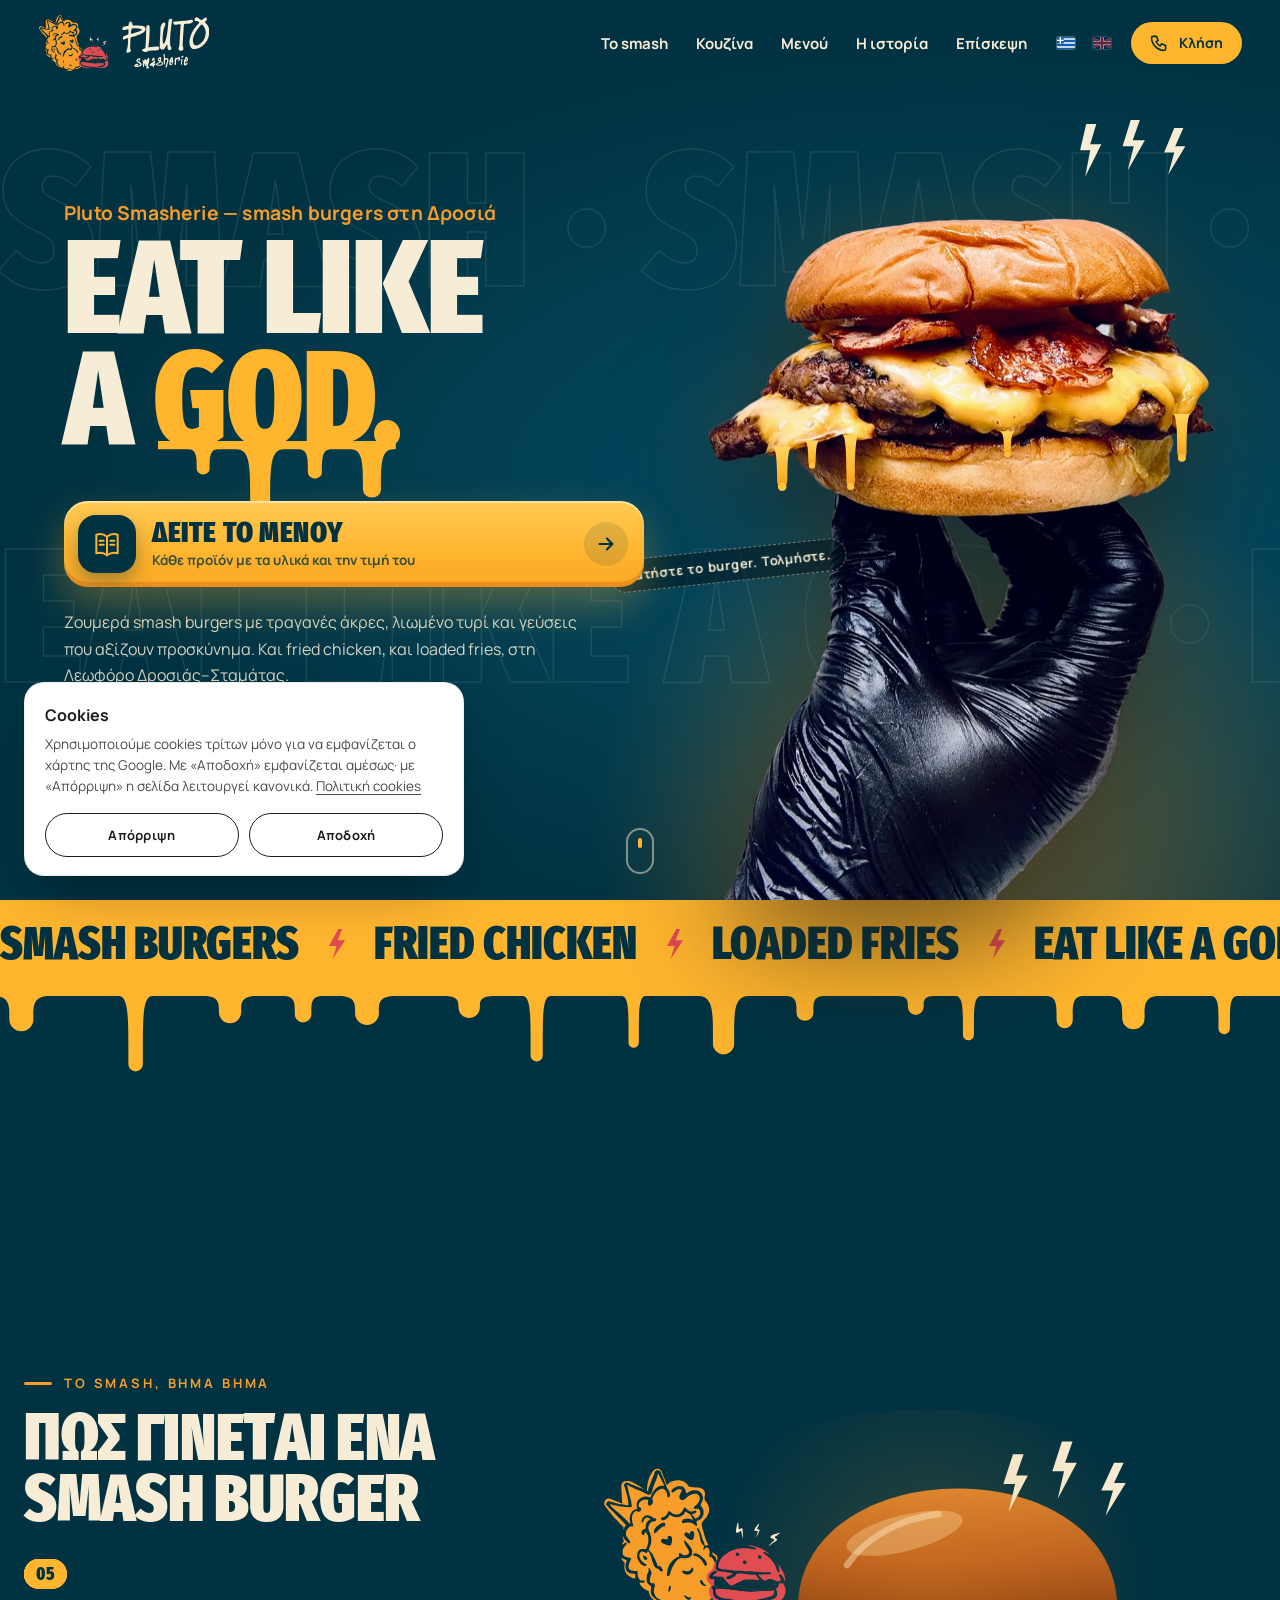
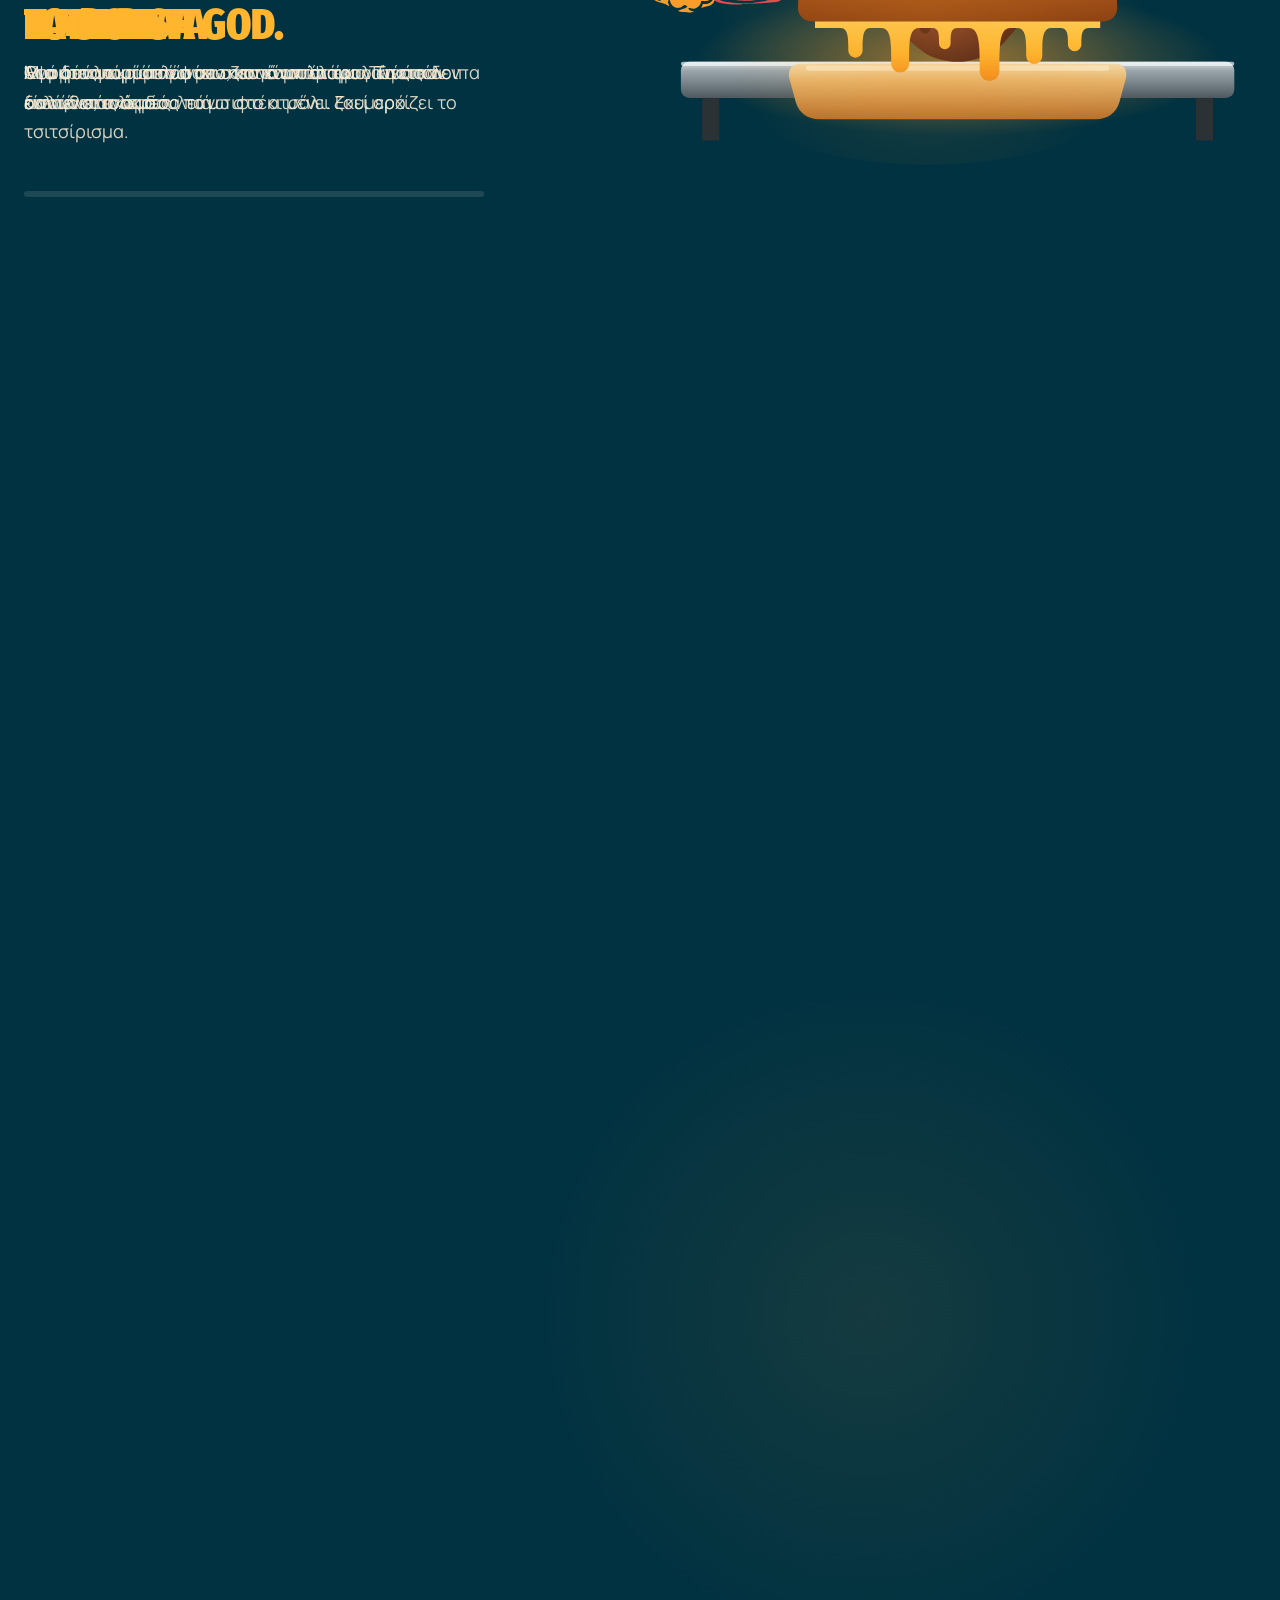
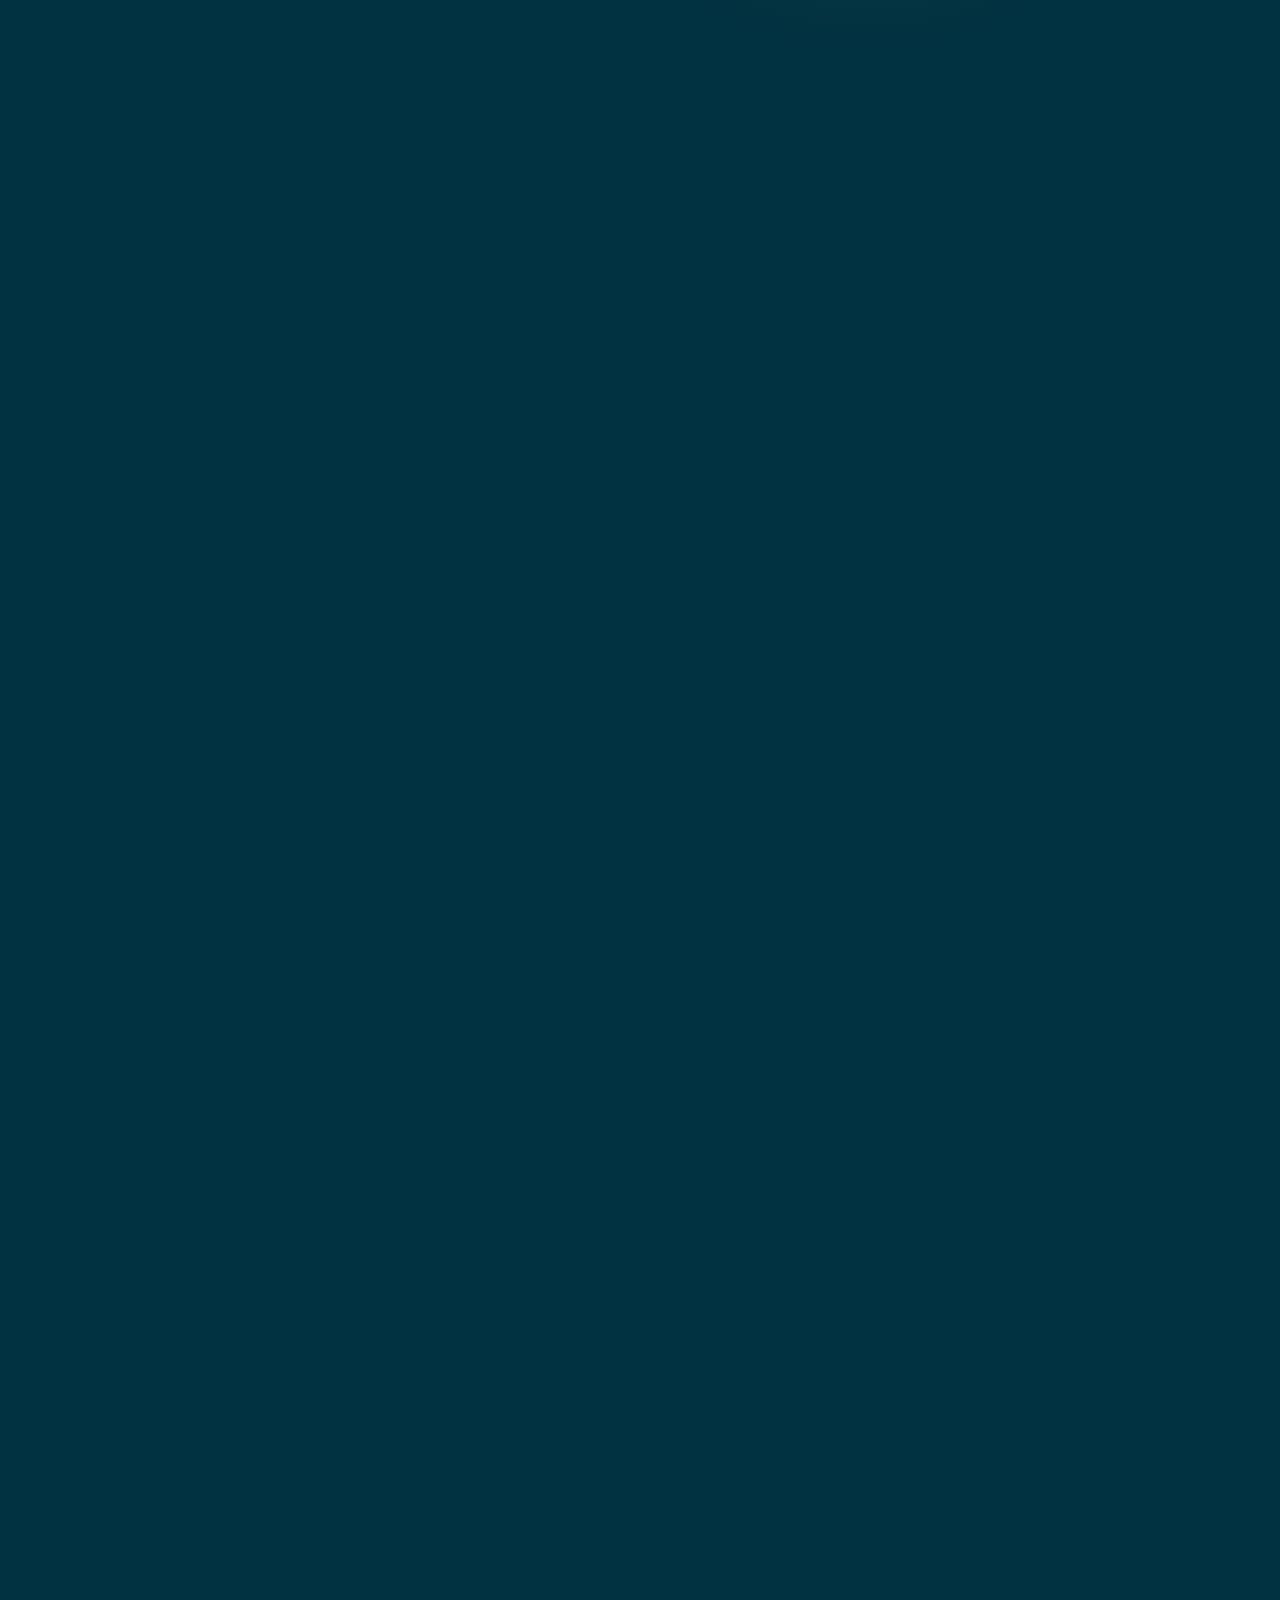
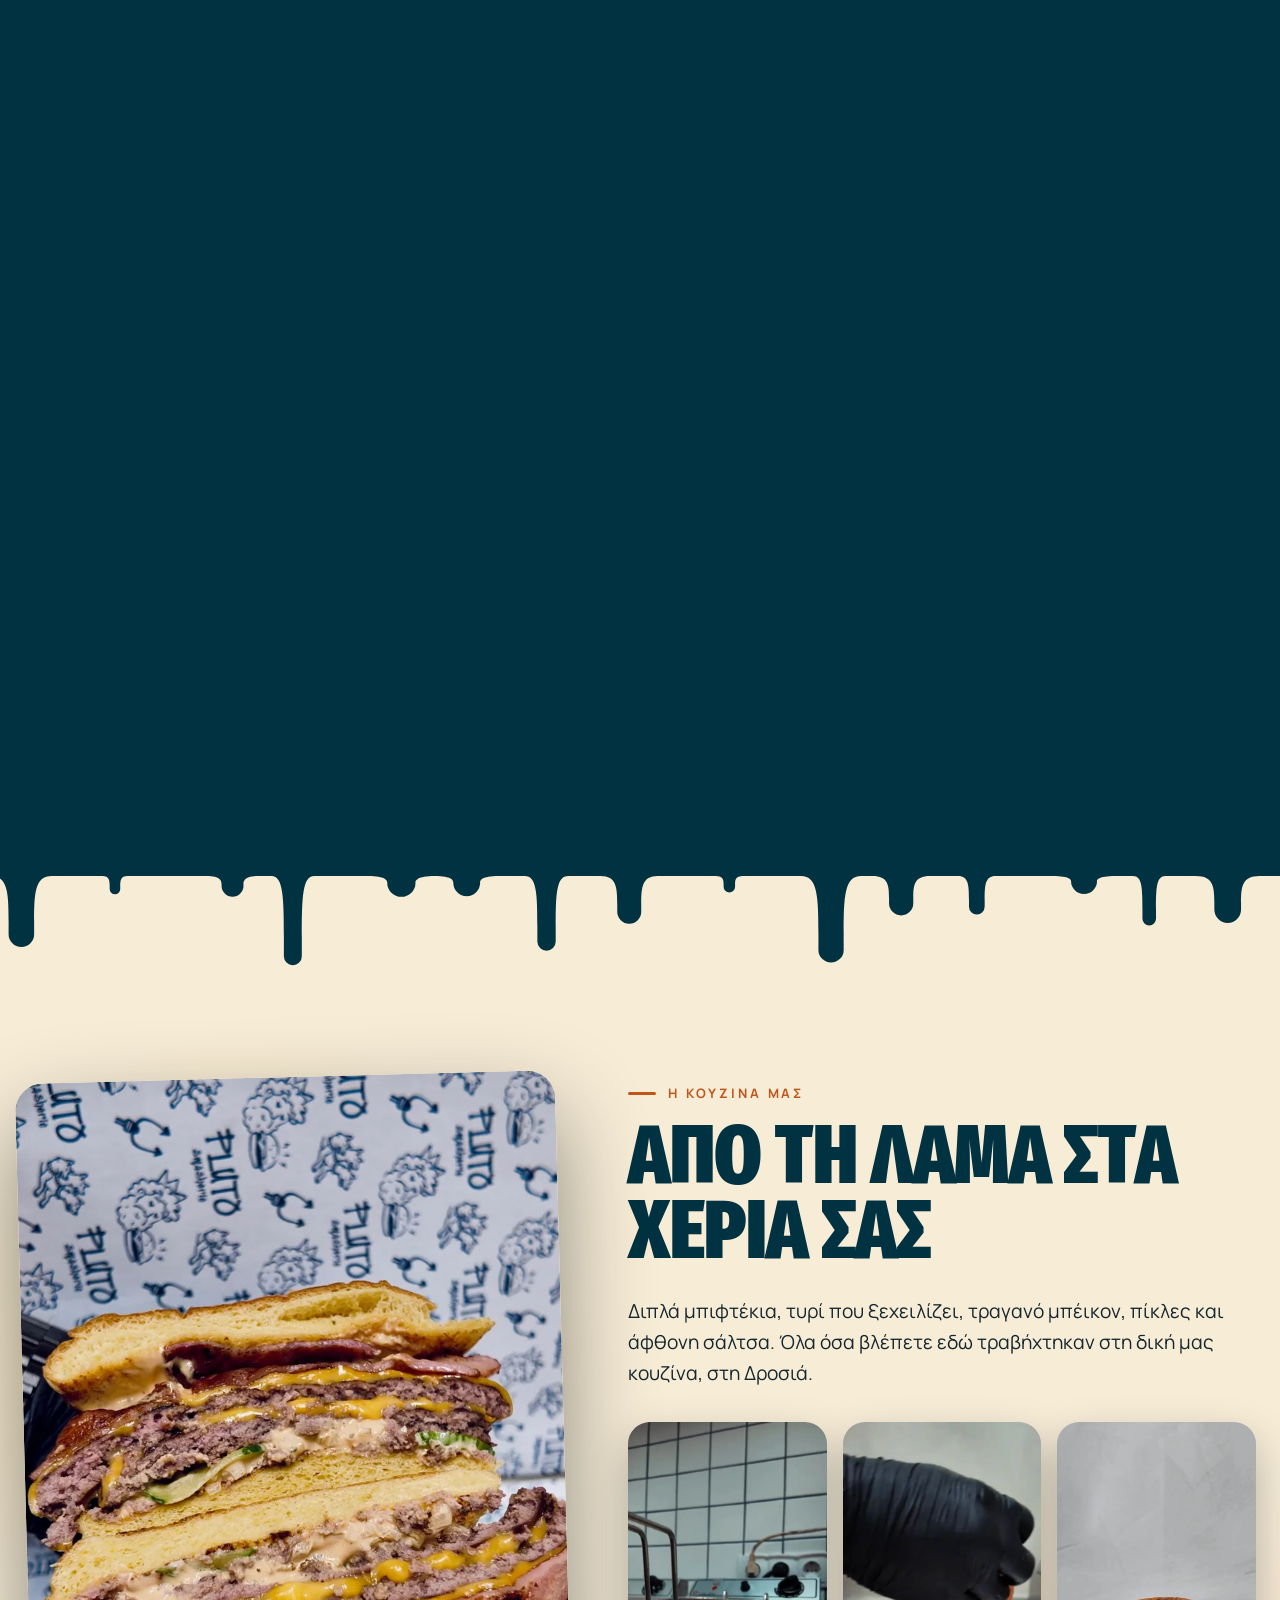
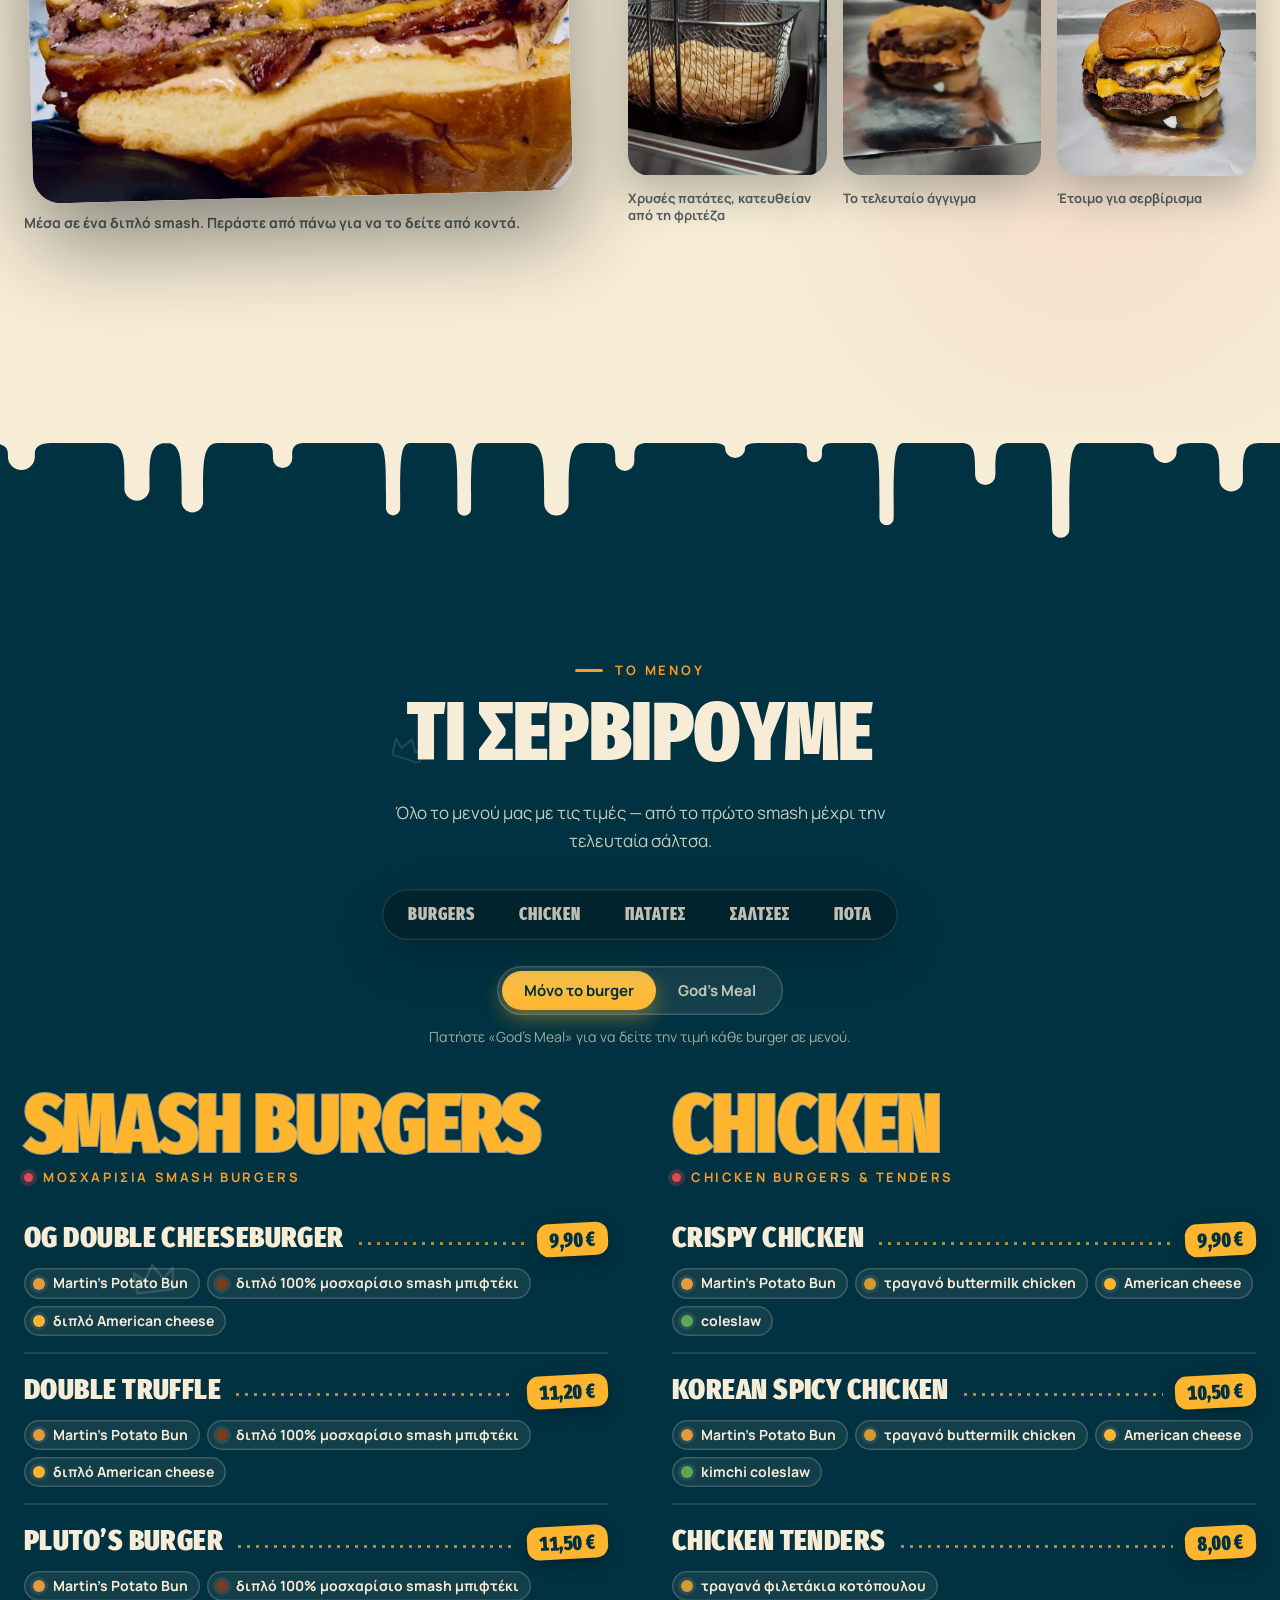
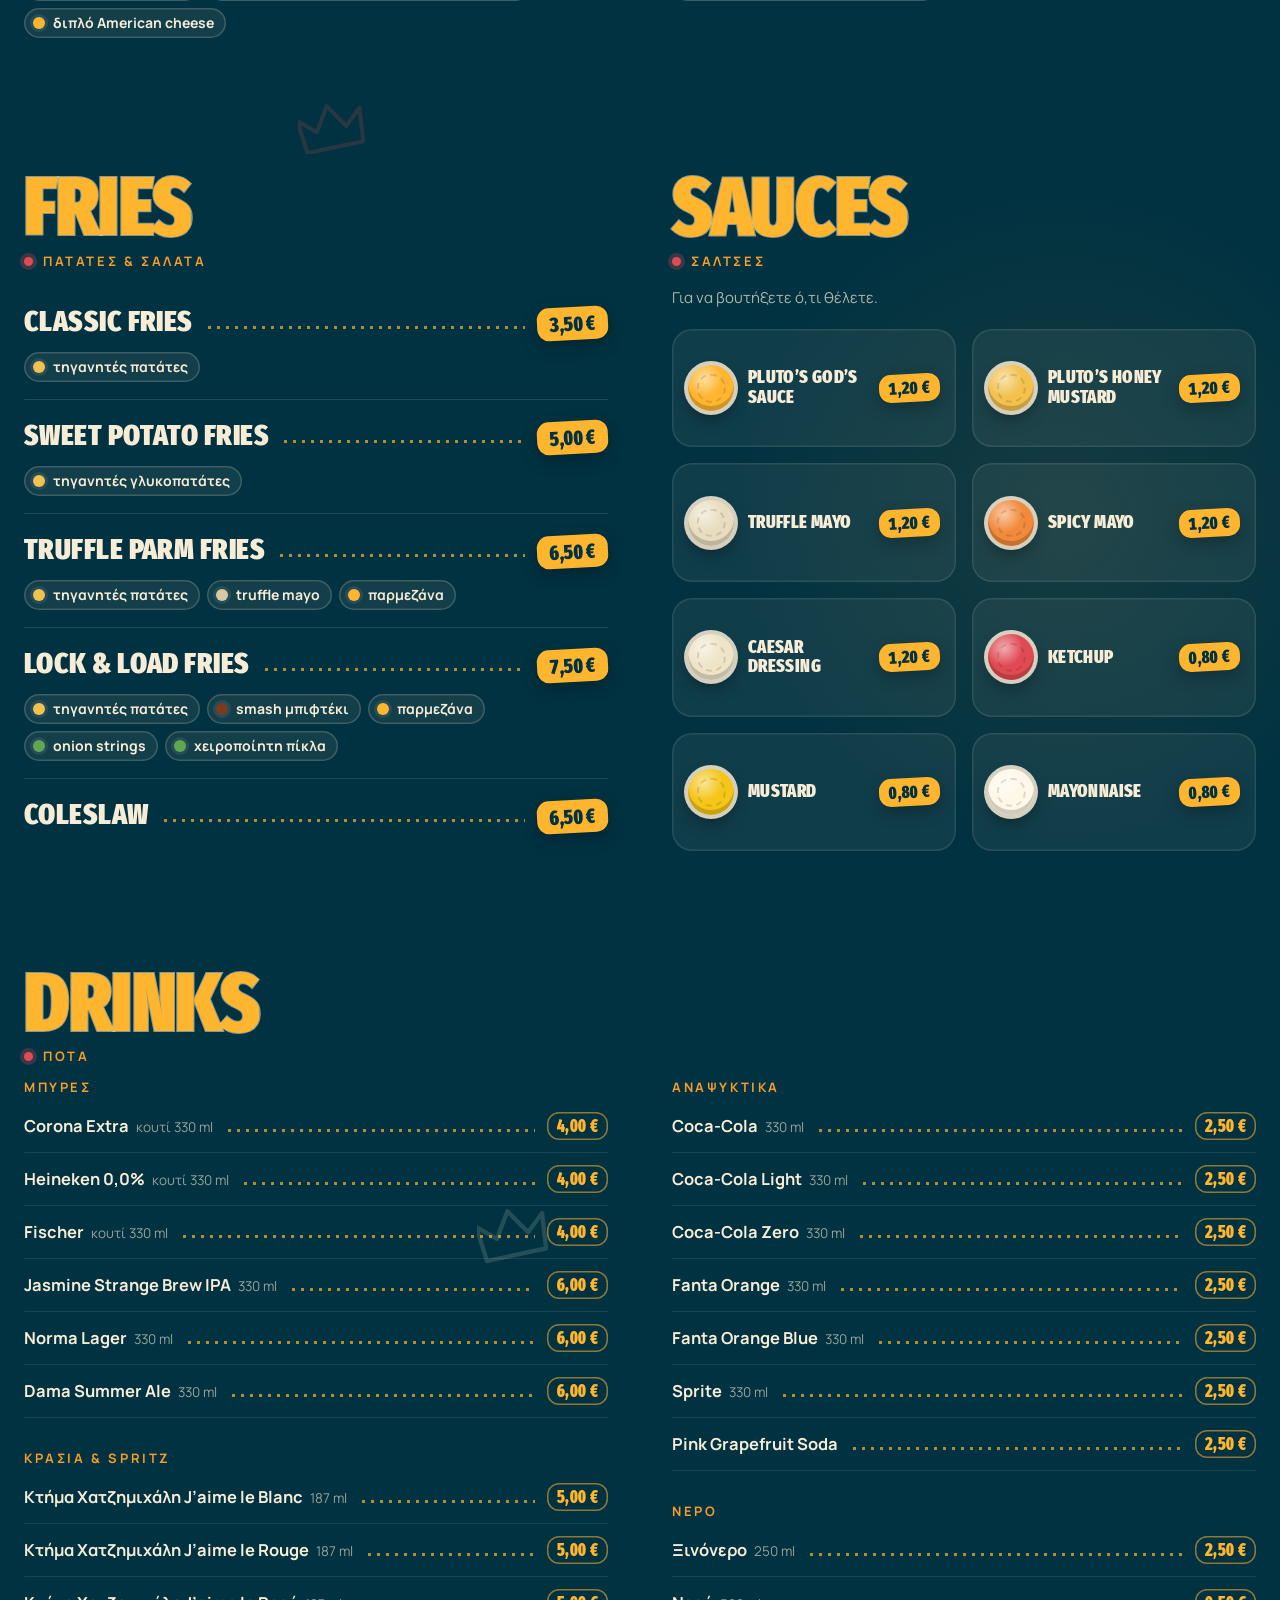
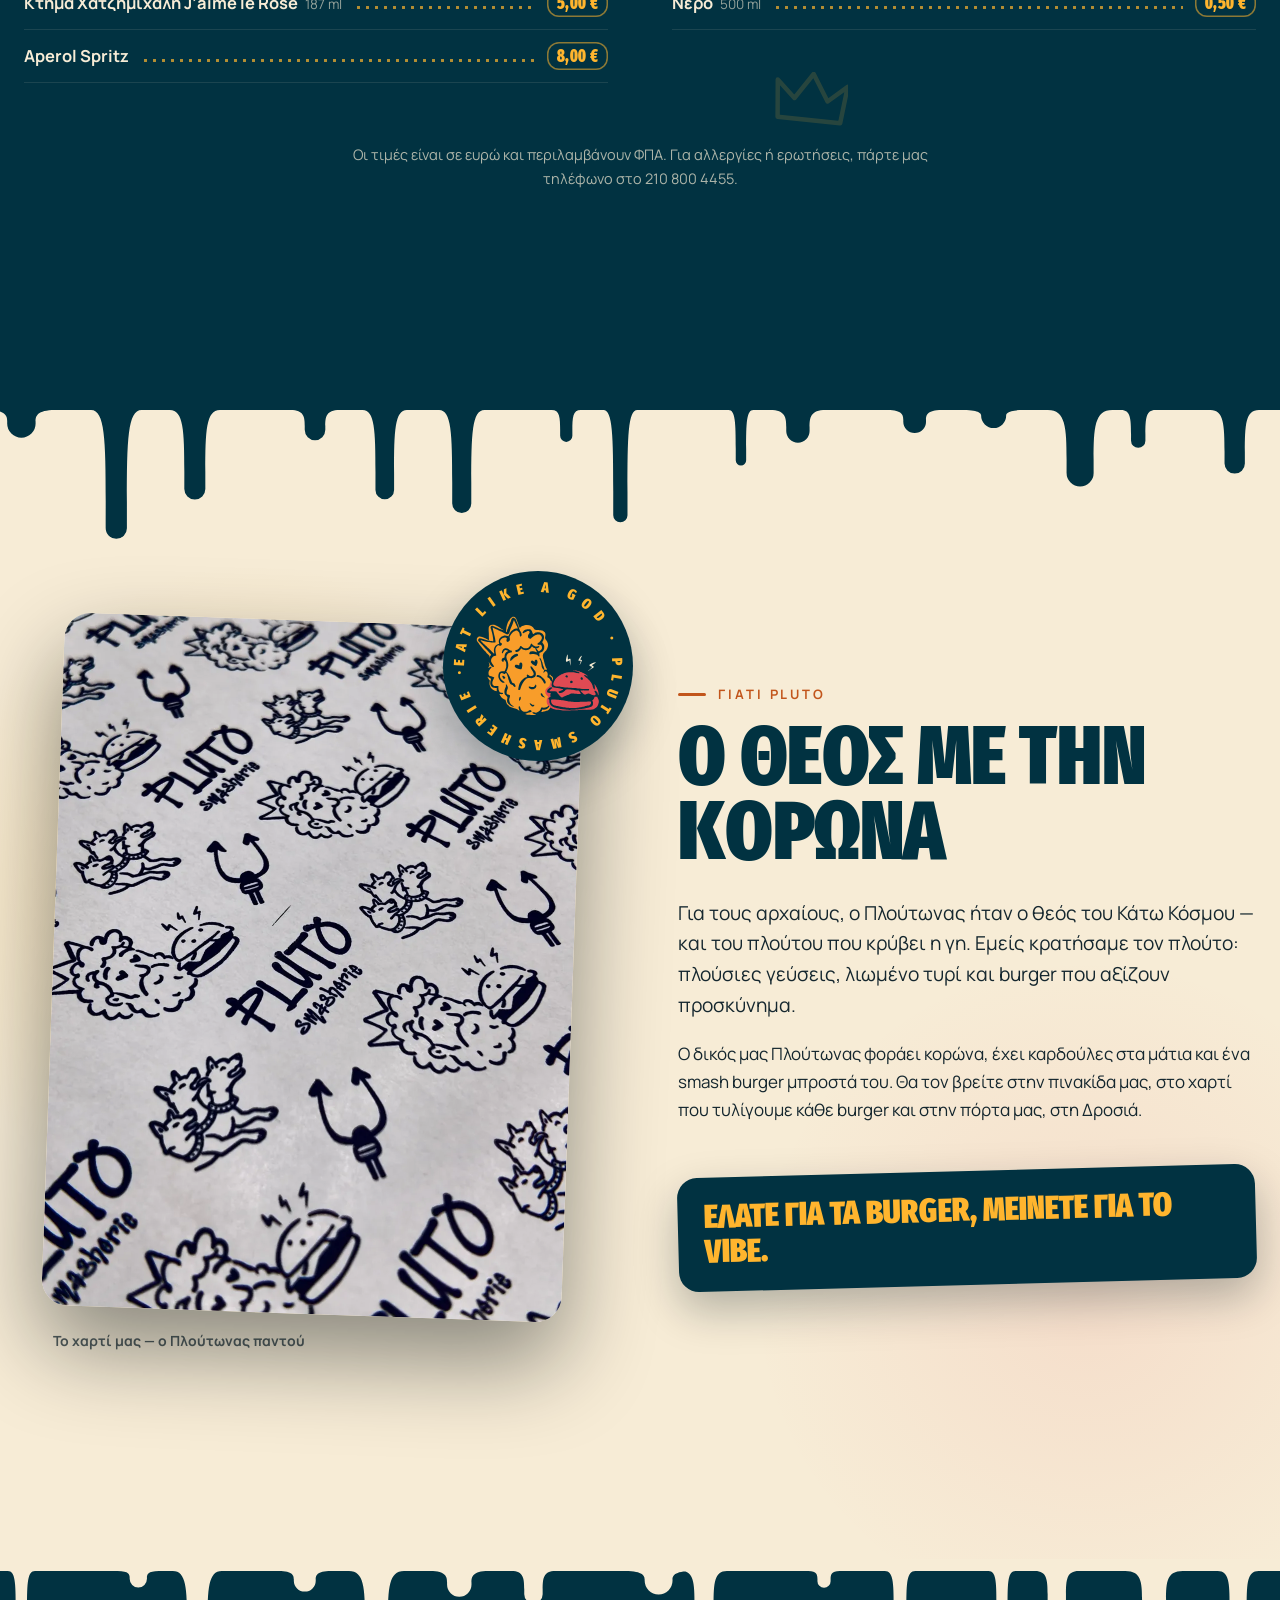
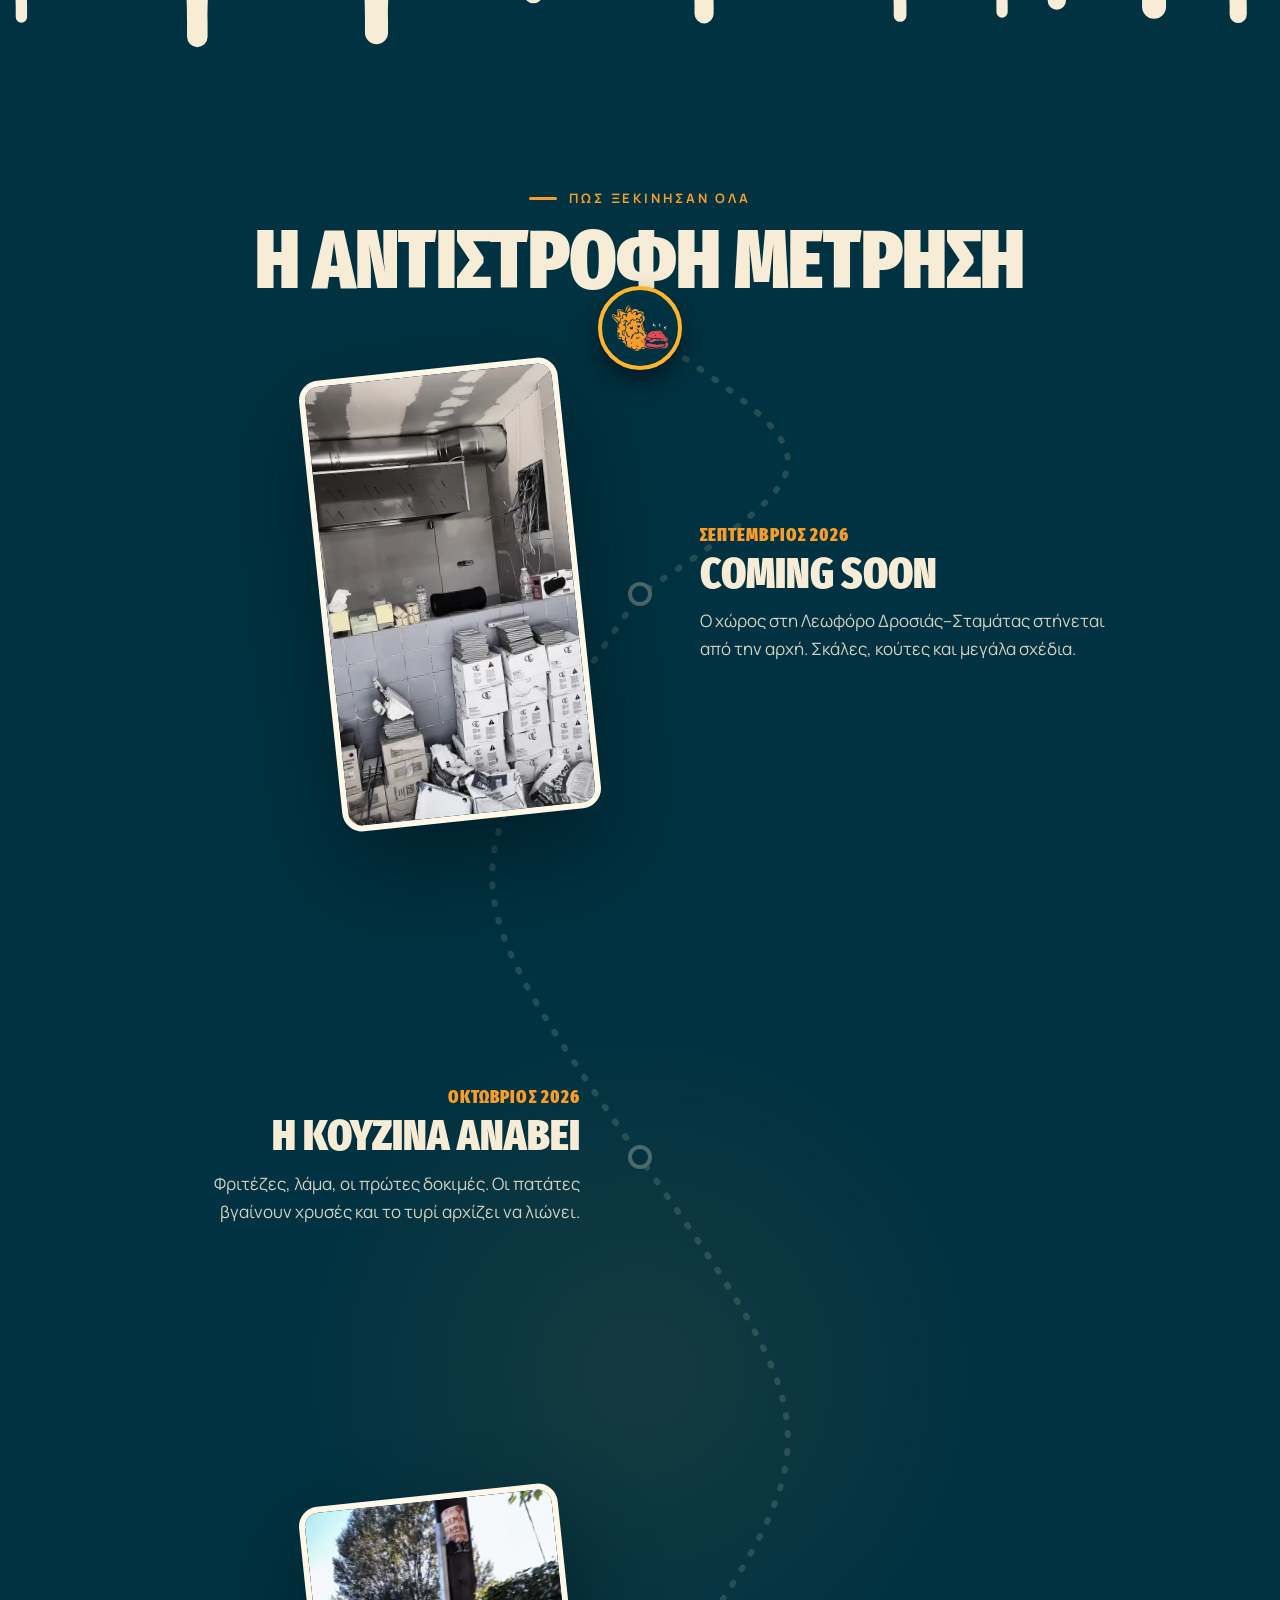
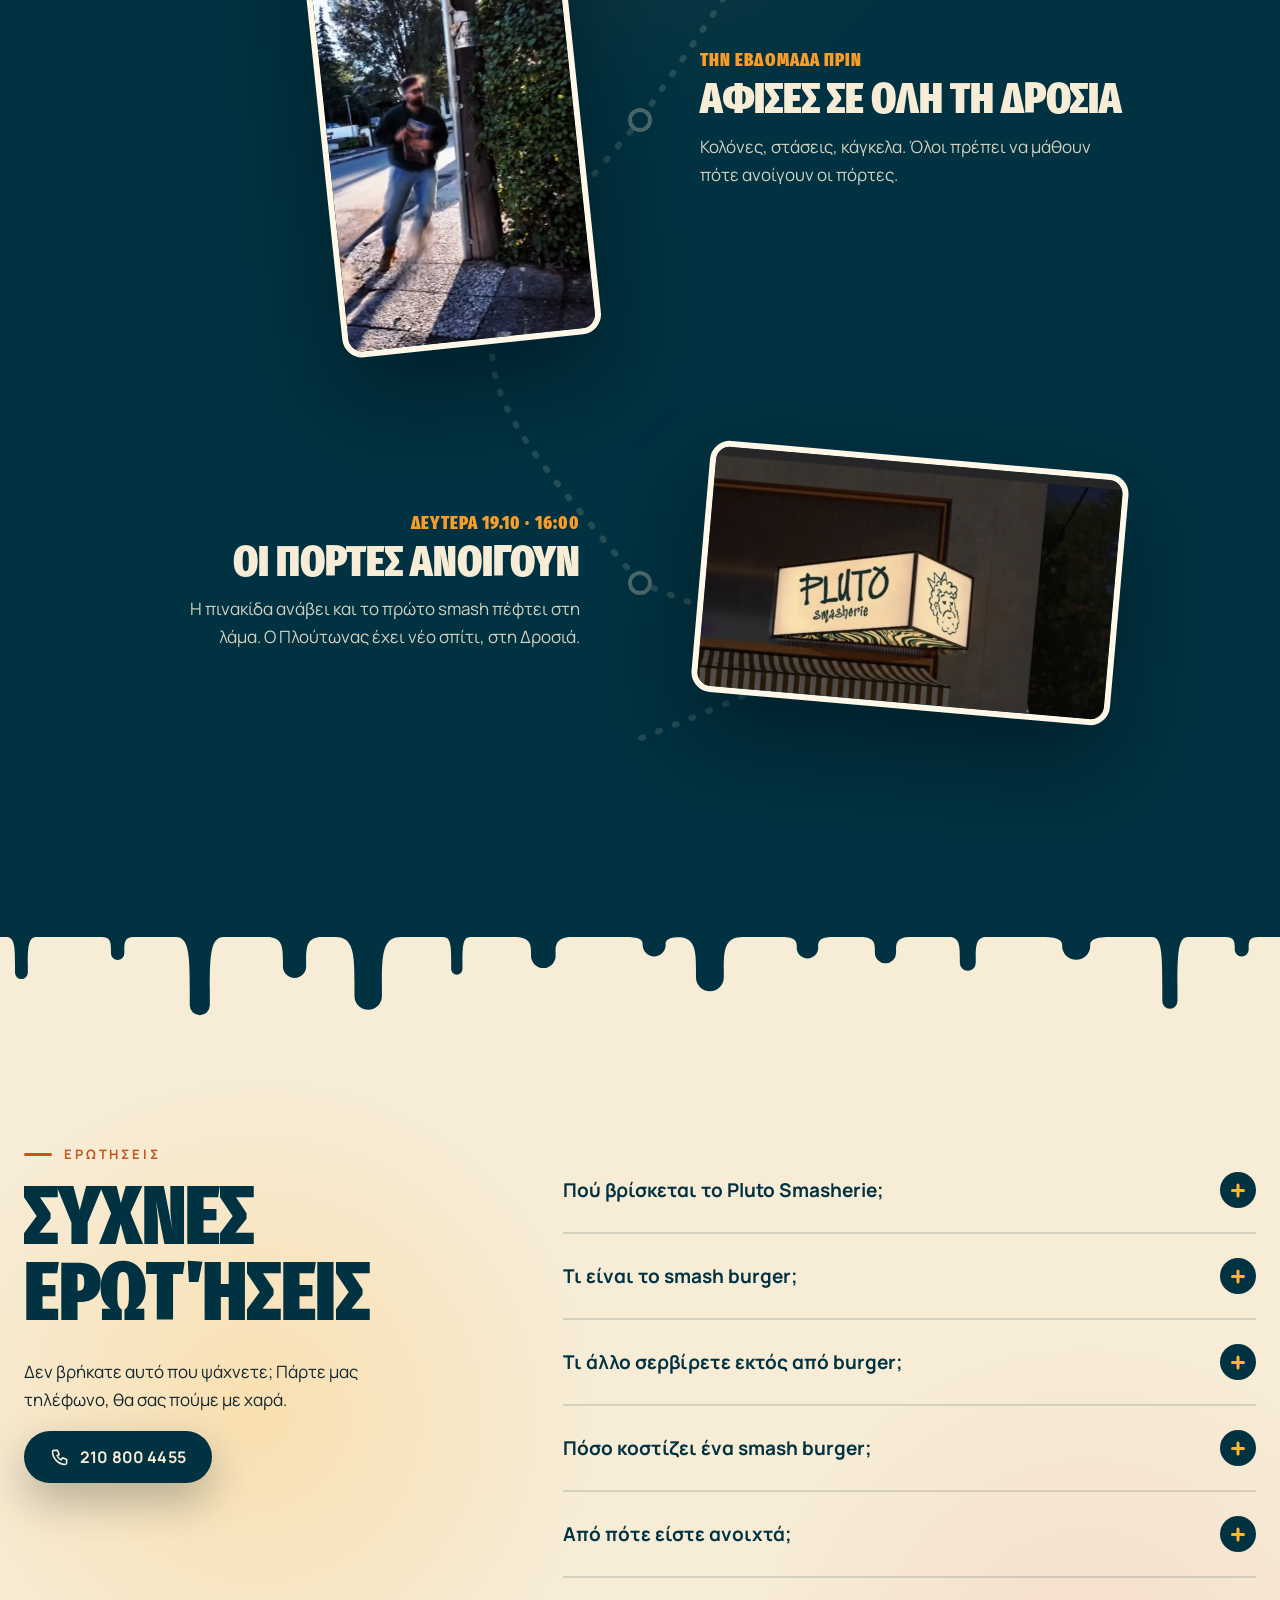
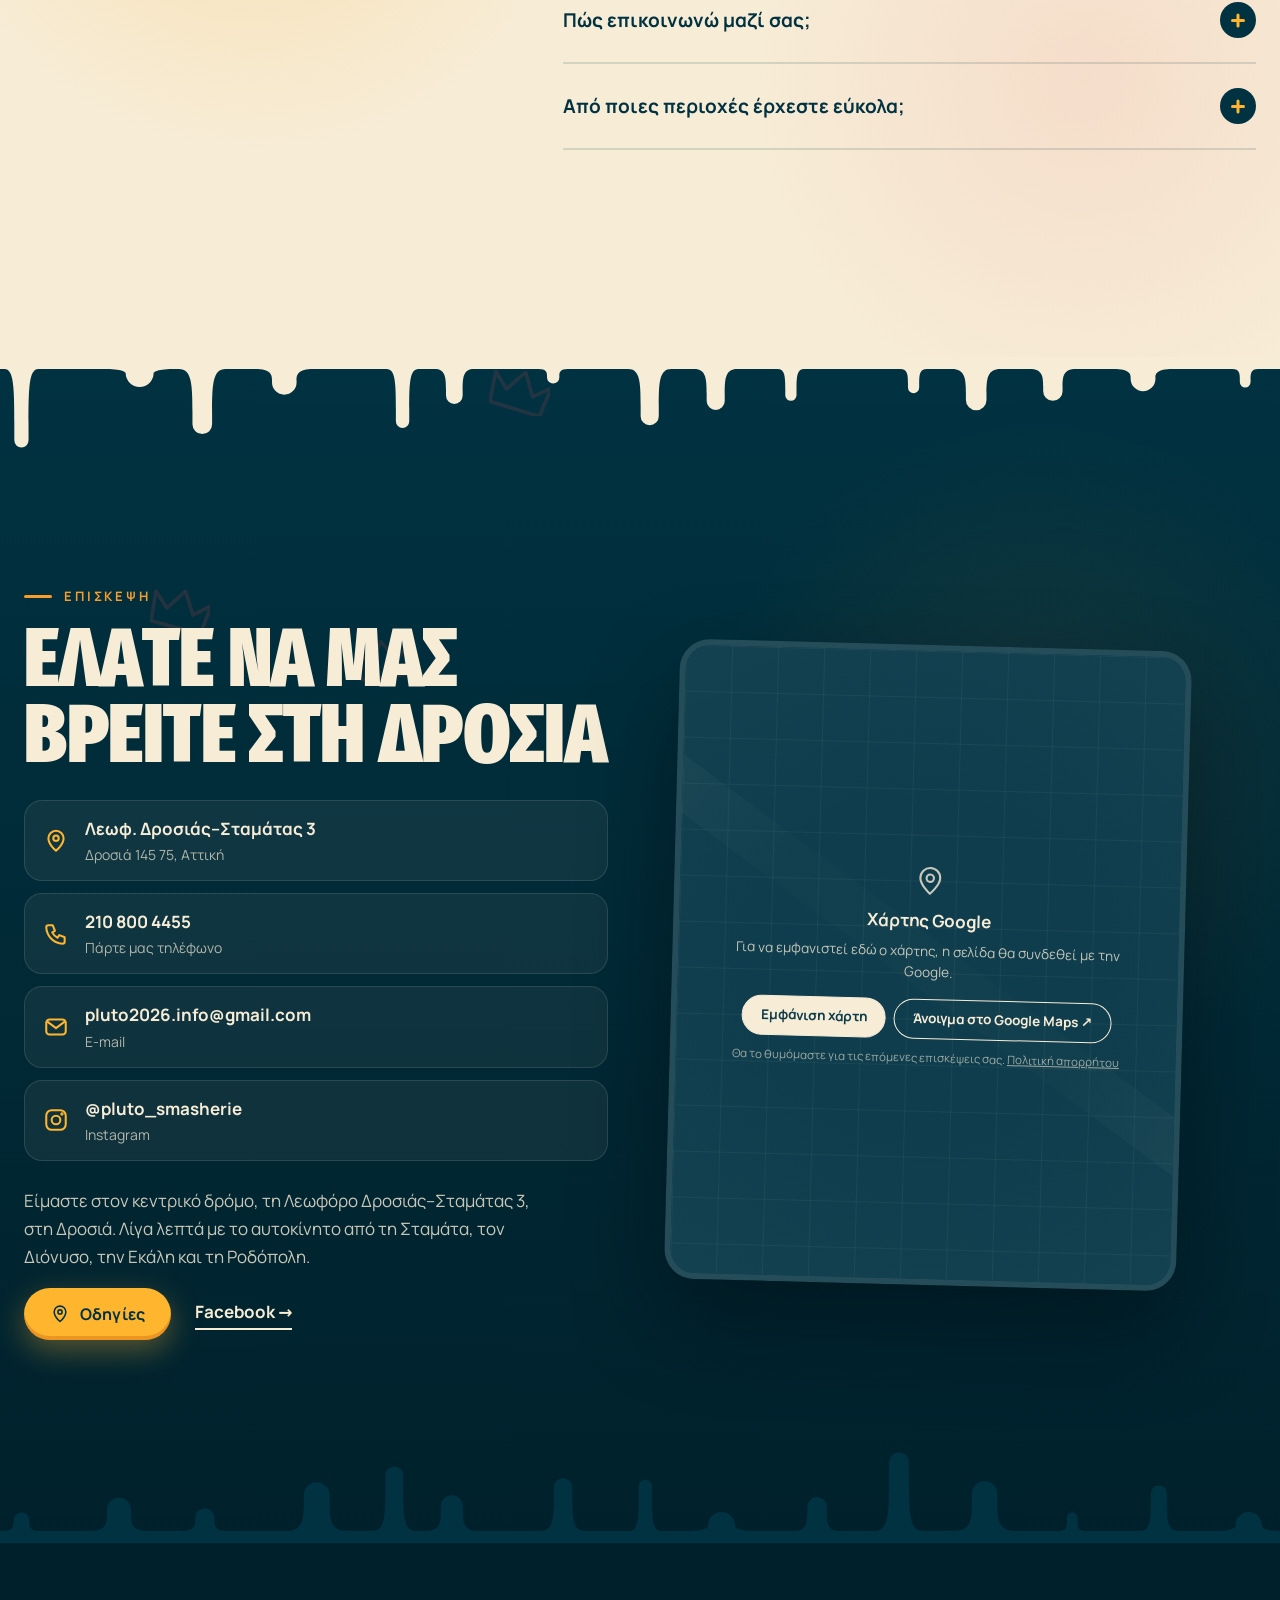
==== commit 4fcaa6e7: "PLUTO hero: drop the price chips under «Δείτε το μενού» and the «Νέο στη Δροσιά · 19.10» badge Co-Au" ====
--- a/index.html
+++ b/index.html
@@ -91,10 +91,9 @@
     <div class="mq mq2"><span>EAT LIKE A GOD · EAT LIKE A GOD · EAT LIKE A GOD · </span><span>EAT LIKE A GOD · EAT LIKE A GOD · EAT LIKE A GOD · </span></div>
   </div>
   <div class="h-txt">
-    <p class="kick"><span class="dot"></span><span data-en="New in Drosia · open since 19.10">Νέο στη Δροσιά · ανοιχτά από 19.10</span></p>
     <h1 id="h1" class="h1" data-en="Pluto Smasherie — smash burgers in Drosia">Pluto Smasherie — smash burgers στη Δροσιά</h1>
     <p class="display" aria-label="Eat like a god."><span class="dl">EAT LIKE</span> <span class="dl">A <span class="god">GOD.<svg class="god-drip" viewBox="0 0 200 70" preserveAspectRatio="none" aria-hidden="true"><path/></svg></span></span></p>
-    <div class="h-menu"><a class="mbtn" href="#menu" data-open-menu><span class="mbtn-ic"><svg viewBox="0 0 48 48" fill="none" stroke="currentColor" stroke-width="3" stroke-linecap="round" stroke-linejoin="round" aria-hidden="true"><path d="M8 10c6-2 11-1 16 3 5-4 10-5 16-3v28c-6-2-11-1-16 3-5-4-10-5-16-3z"/><path d="M24 13v28"/><path d="M13 19h6M13 25h6M29 19h6M29 25h6"/></svg></span><span class="mbtn-t"><b data-en="See the menu">Δείτε το μενού</b><small data-en="Every product with its ingredients and price">Κάθε προϊόν με τα υλικά και την τιμή του</small></span><span class="mbtn-ar"><svg viewBox="0 0 24 24" fill="none" stroke="currentColor" stroke-width="2.4" stroke-linecap="round" stroke-linejoin="round" aria-hidden="true"><path d="M5 12h14M13 6l6 6-6 6"/></svg></span></a><nav class="h-mchips" aria-label="Κατηγορίες μενού" data-en-aria="Menu categories"><a href="#menu" data-open-menu="beef"><span data-en="Burgers">Burgers</span> <em data-en="from €9.90">από 9,90 €</em></a><a href="#menu" data-open-menu="chicken"><span data-en="Chicken">Chicken</span> <em data-en="from €8.00">από 8,00 €</em></a><a href="#menu" data-open-menu="fries"><span data-en="Fries">Πατάτες</span> <em data-en="from €3.50">από 3,50 €</em></a><a href="#menu" data-open-menu="drinks"><span data-en="Drinks">Ποτά</span></a></nav></div>
+    <div class="h-menu"><a class="mbtn" href="#menu" data-open-menu><span class="mbtn-ic"><svg viewBox="0 0 48 48" fill="none" stroke="currentColor" stroke-width="3" stroke-linecap="round" stroke-linejoin="round" aria-hidden="true"><path d="M8 10c6-2 11-1 16 3 5-4 10-5 16-3v28c-6-2-11-1-16 3-5-4-10-5-16-3z"/><path d="M24 13v28"/><path d="M13 19h6M13 25h6M29 19h6M29 25h6"/></svg></span><span class="mbtn-t"><b data-en="See the menu">Δείτε το μενού</b><small data-en="Every product with its ingredients and price">Κάθε προϊόν με τα υλικά και την τιμή του</small></span><span class="mbtn-ar"><svg viewBox="0 0 24 24" fill="none" stroke="currentColor" stroke-width="2.4" stroke-linecap="round" stroke-linejoin="round" aria-hidden="true"><path d="M5 12h14M13 6l6 6-6 6"/></svg></span></a></div>
     <p class="h-sub" data-en="Juicy smash burgers with crispy edges, melted cheese and flavours worth worshipping. Fried chicken and loaded fries too, on Drosias–Stamatas Avenue.">Ζουμερά smash burgers με τραγανές άκρες, λιωμένο τυρί και γεύσεις που αξίζουν προσκύνημα. Και fried chicken, και loaded fries, στη Λεωφόρο Δροσιάς–Σταμάτας.</p>
     <div class="h-cta">
       <a class="btn btn-p mag" href="tel:+302108004455"><svg viewBox="0 0 24 24" fill="none" stroke="currentColor" stroke-width="1.9" stroke-linecap="round" stroke-linejoin="round" aria-hidden="true"><path d="M5 4h4l2 5-2.5 1.5a11 11 0 0 0 5 5L15 13l5 2v4a2 2 0 0 1-2 2A16 16 0 0 1 3 6a2 2 0 0 1 2-2"/></svg><span>210 800 4455</span></a>
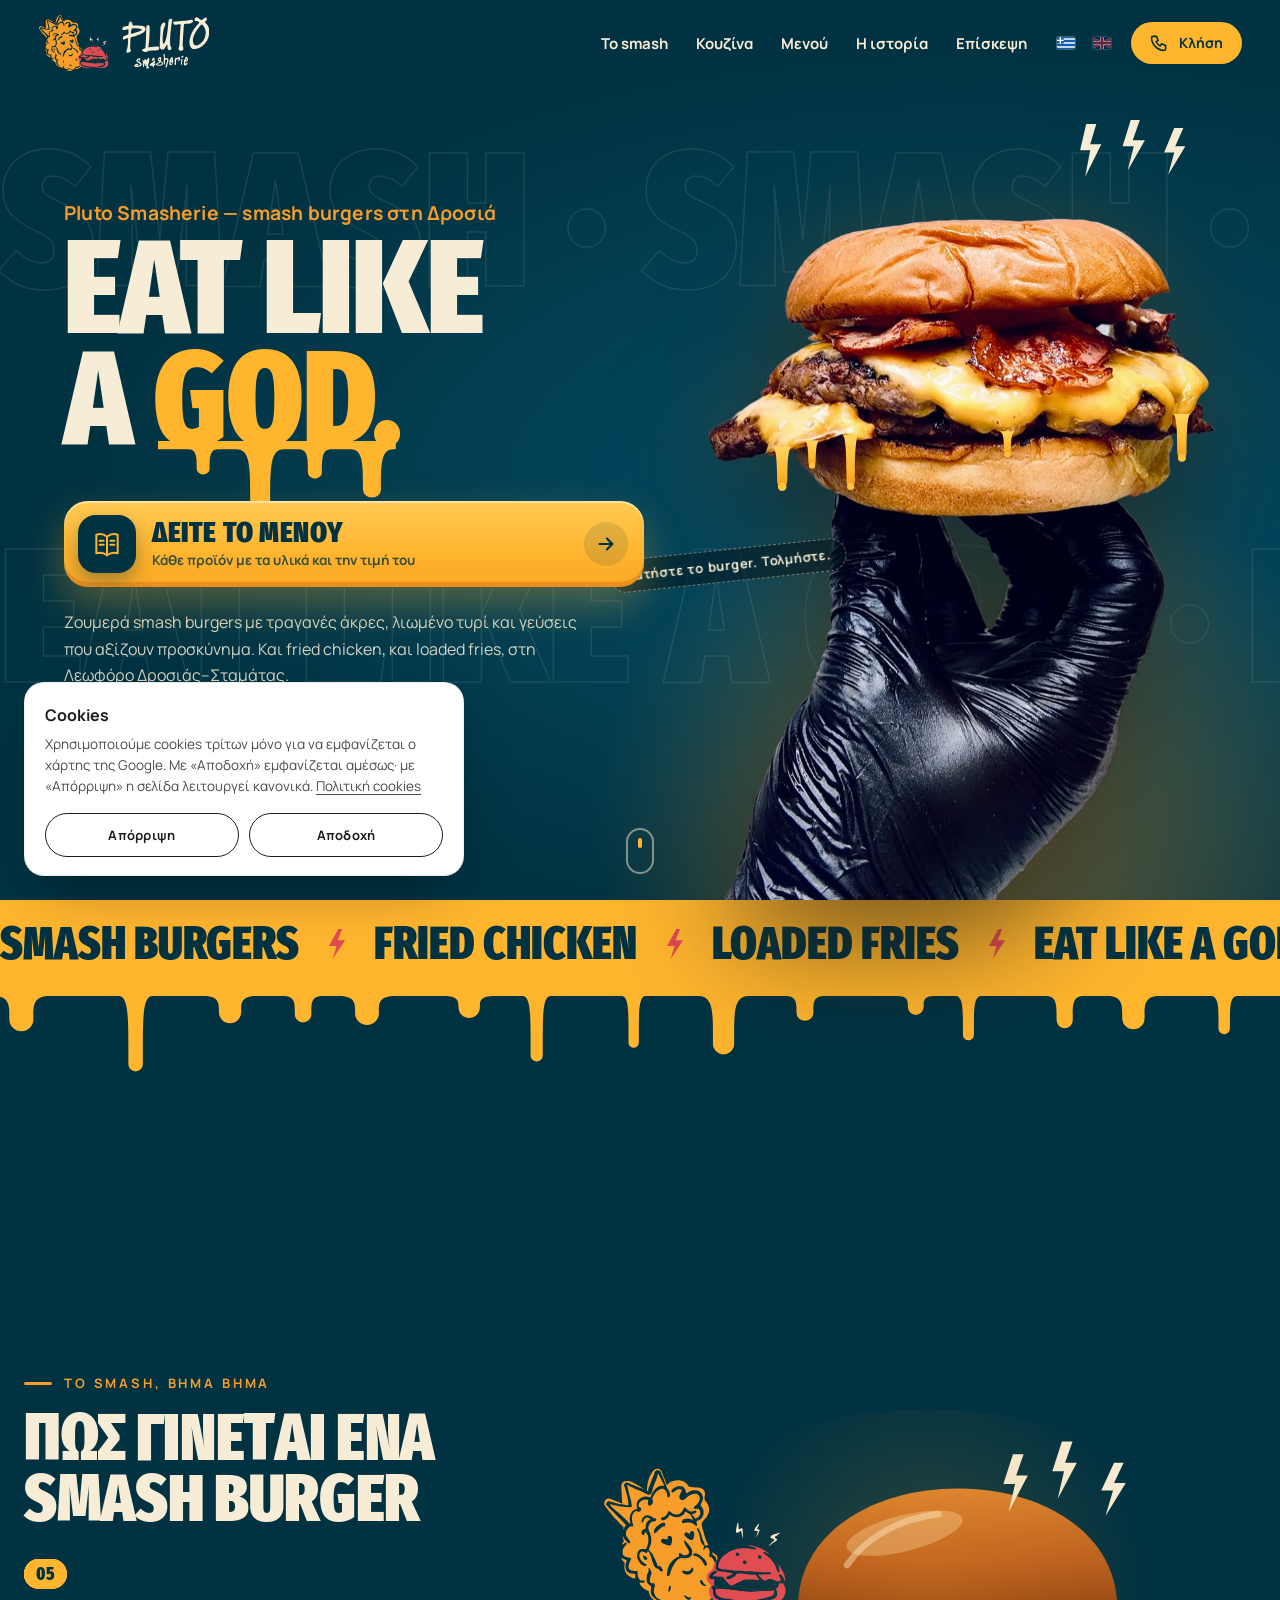
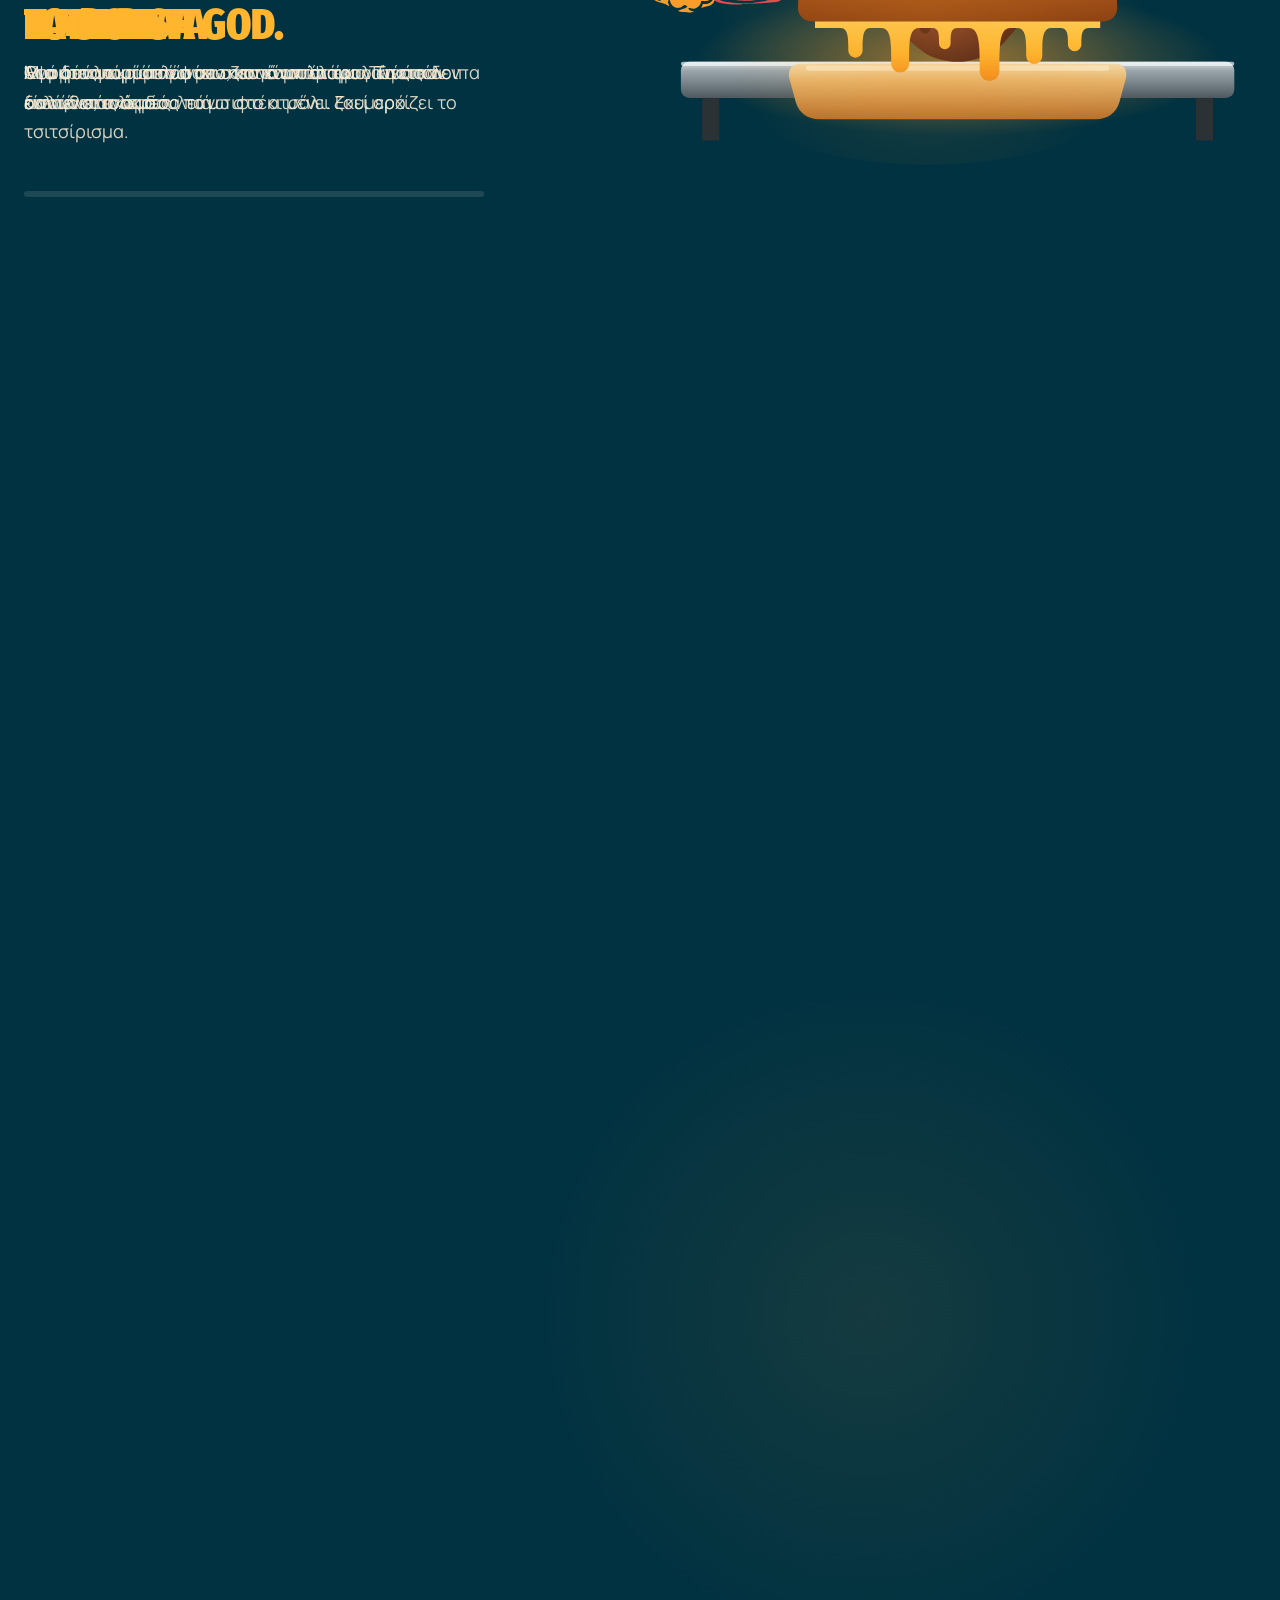
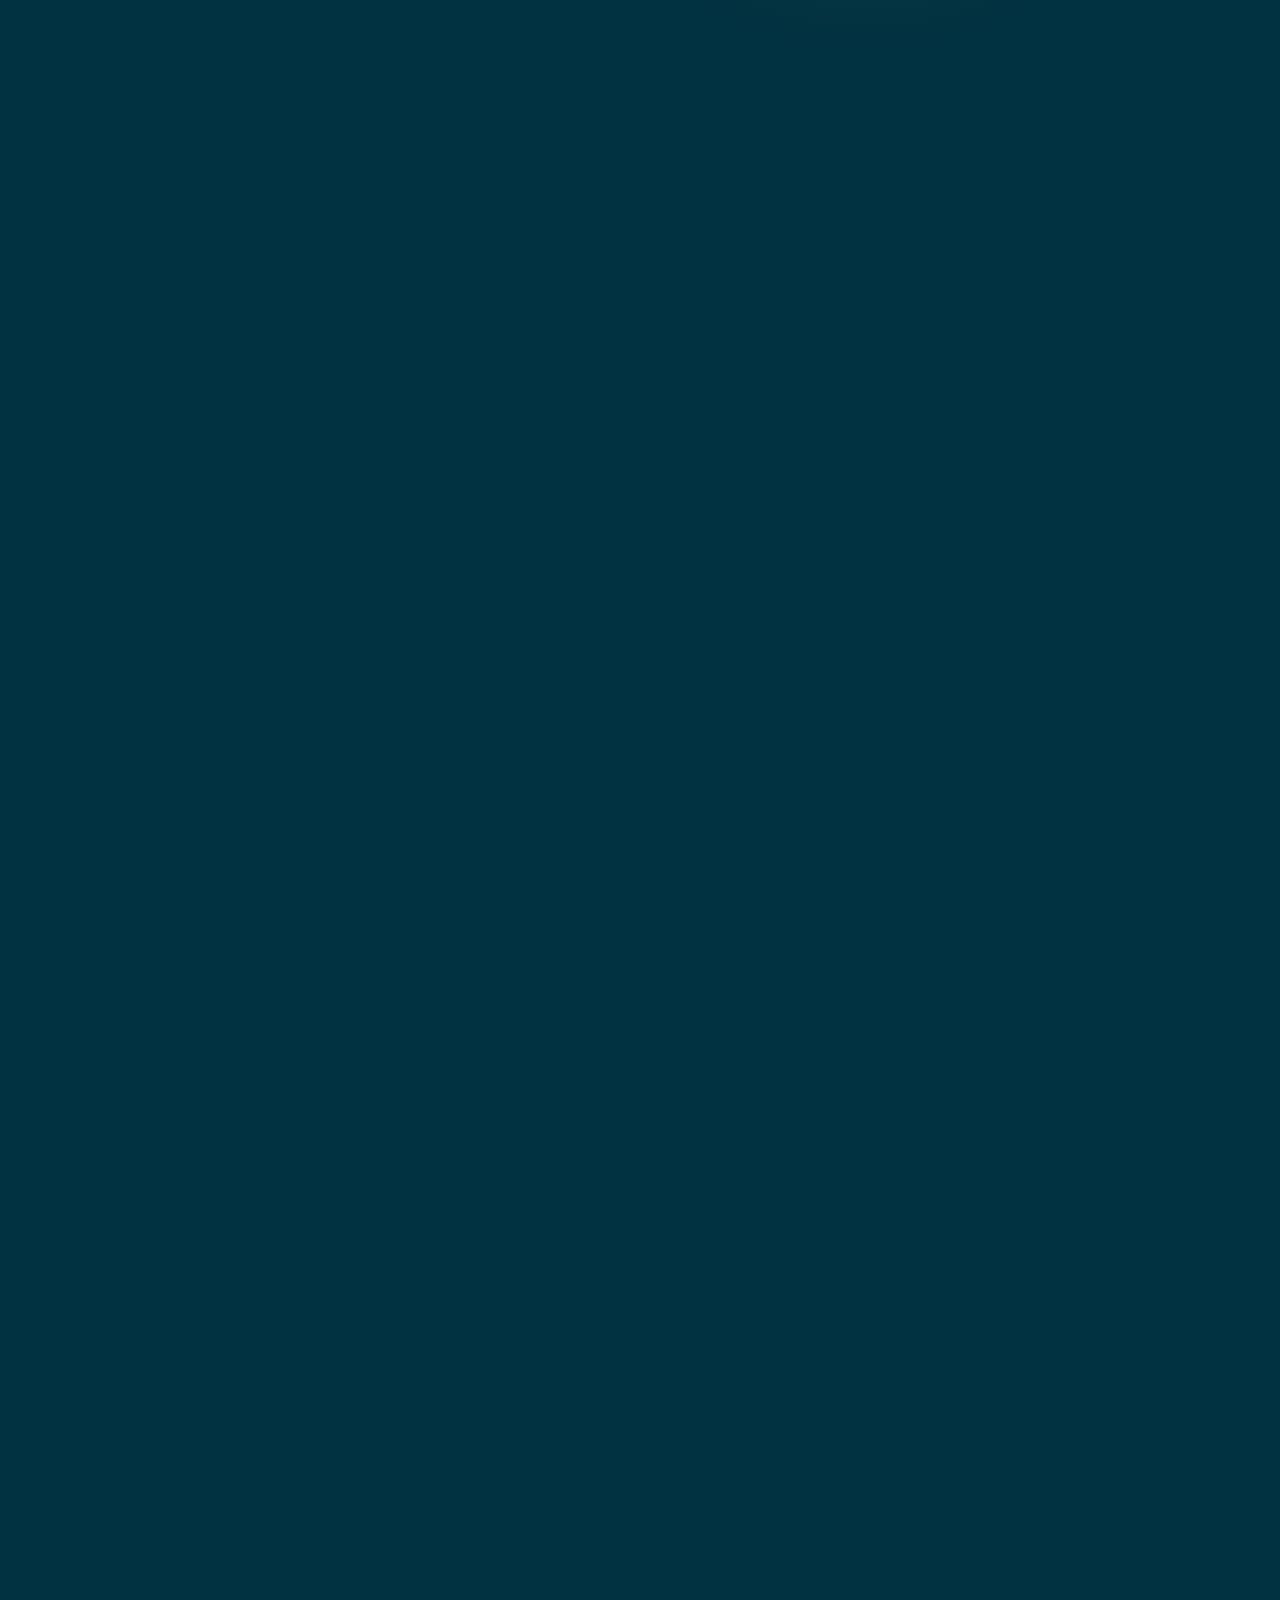
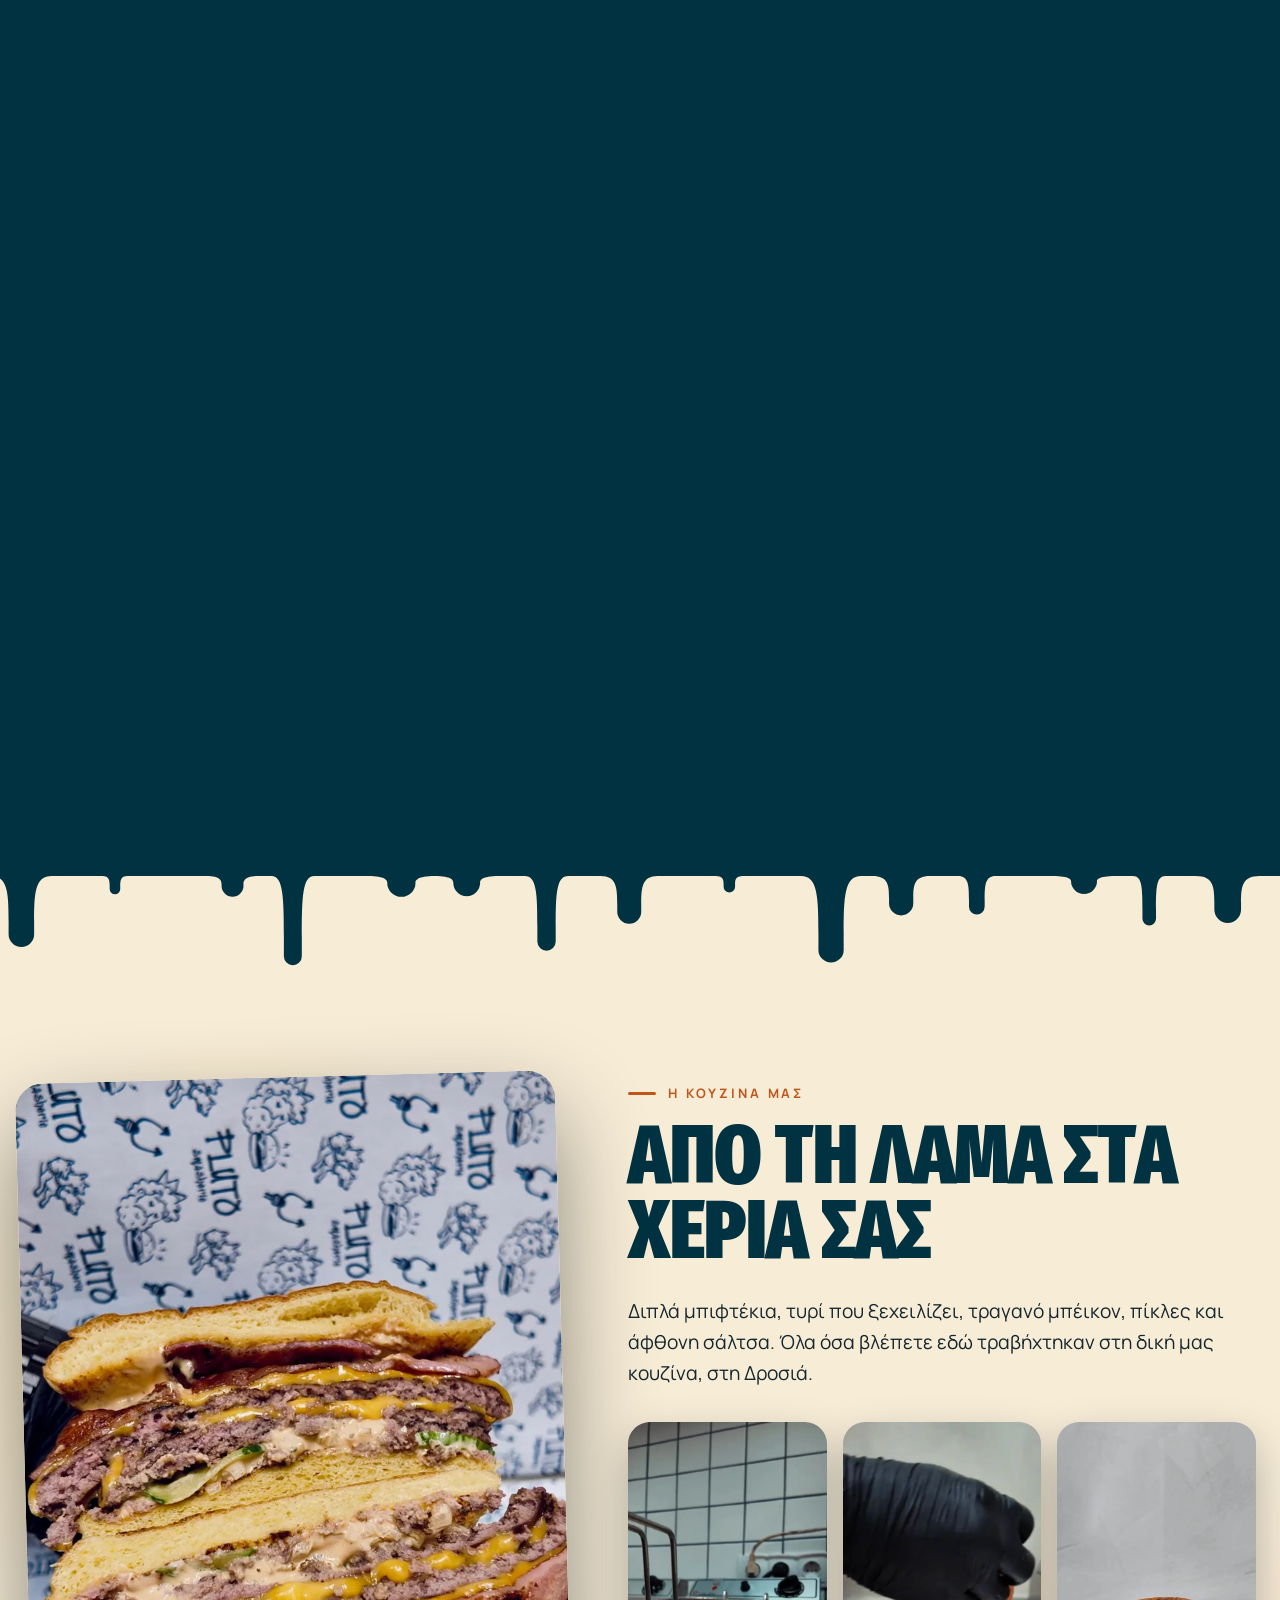
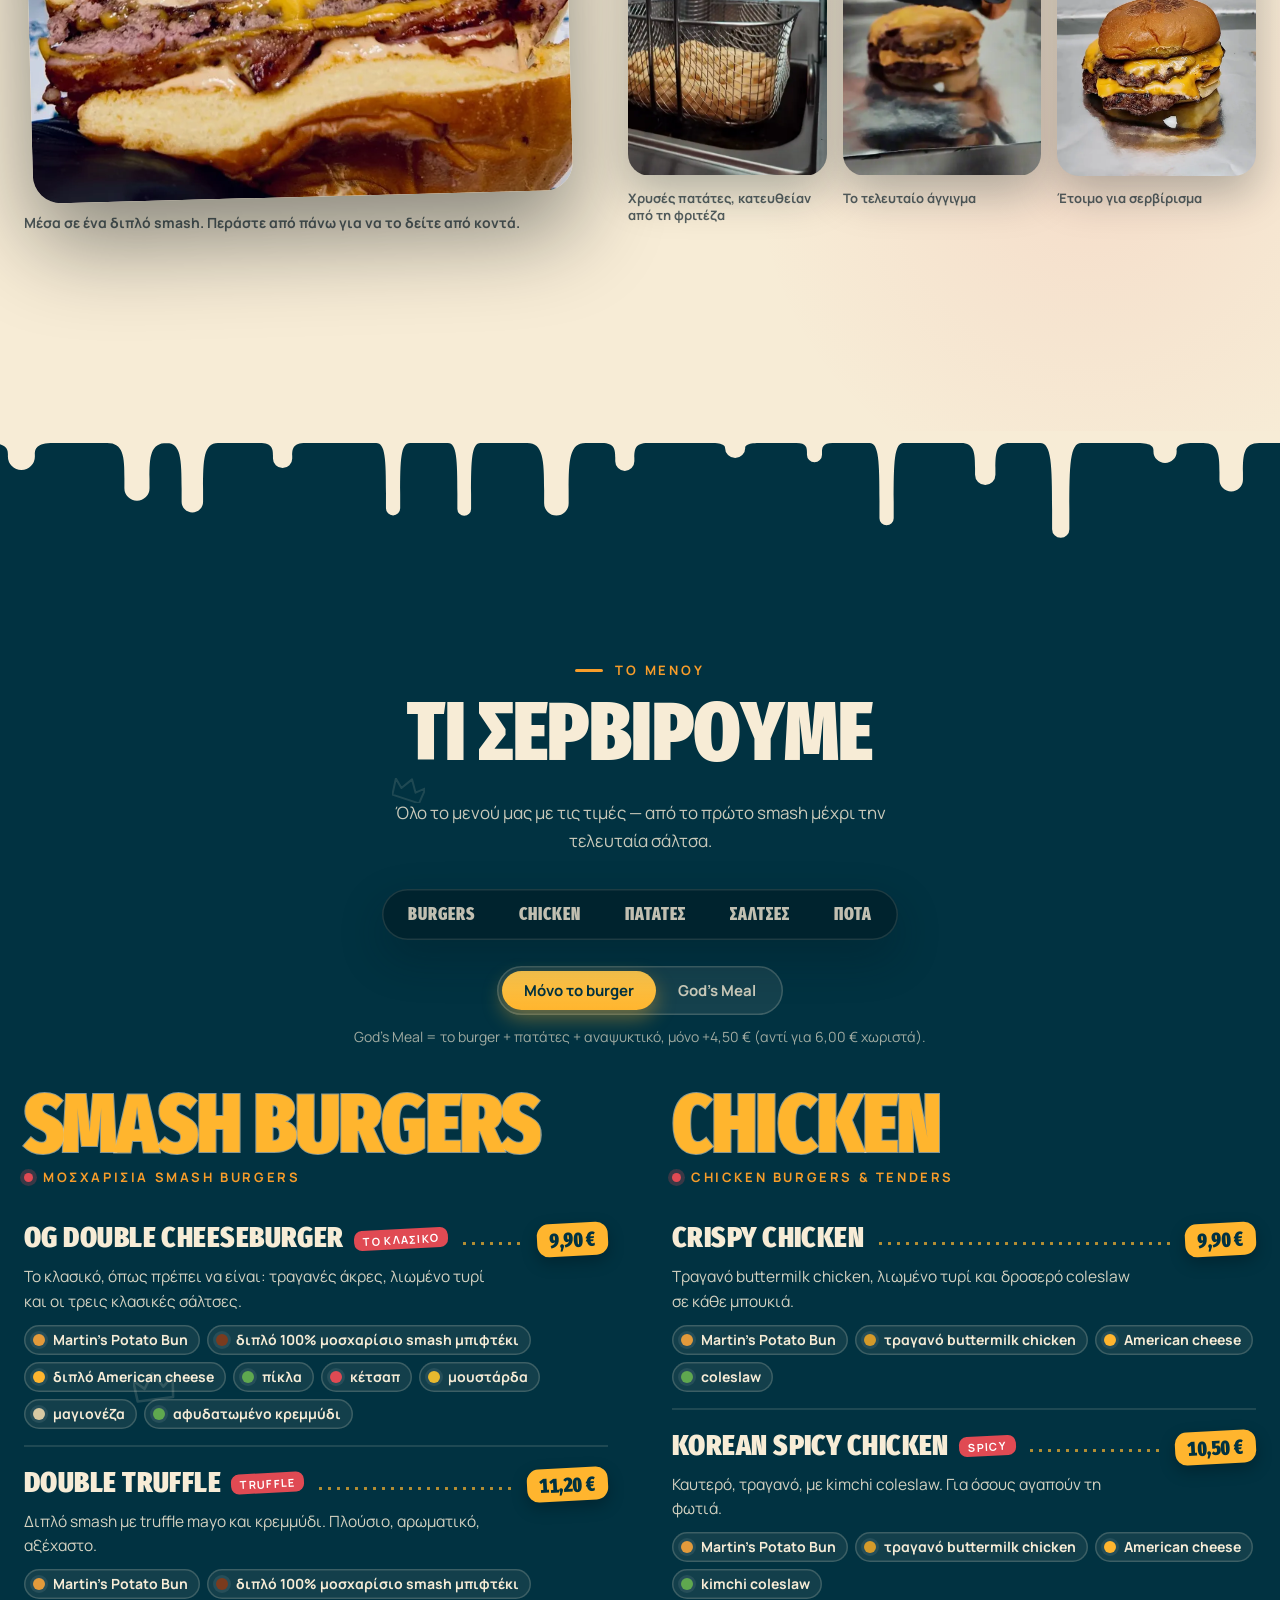
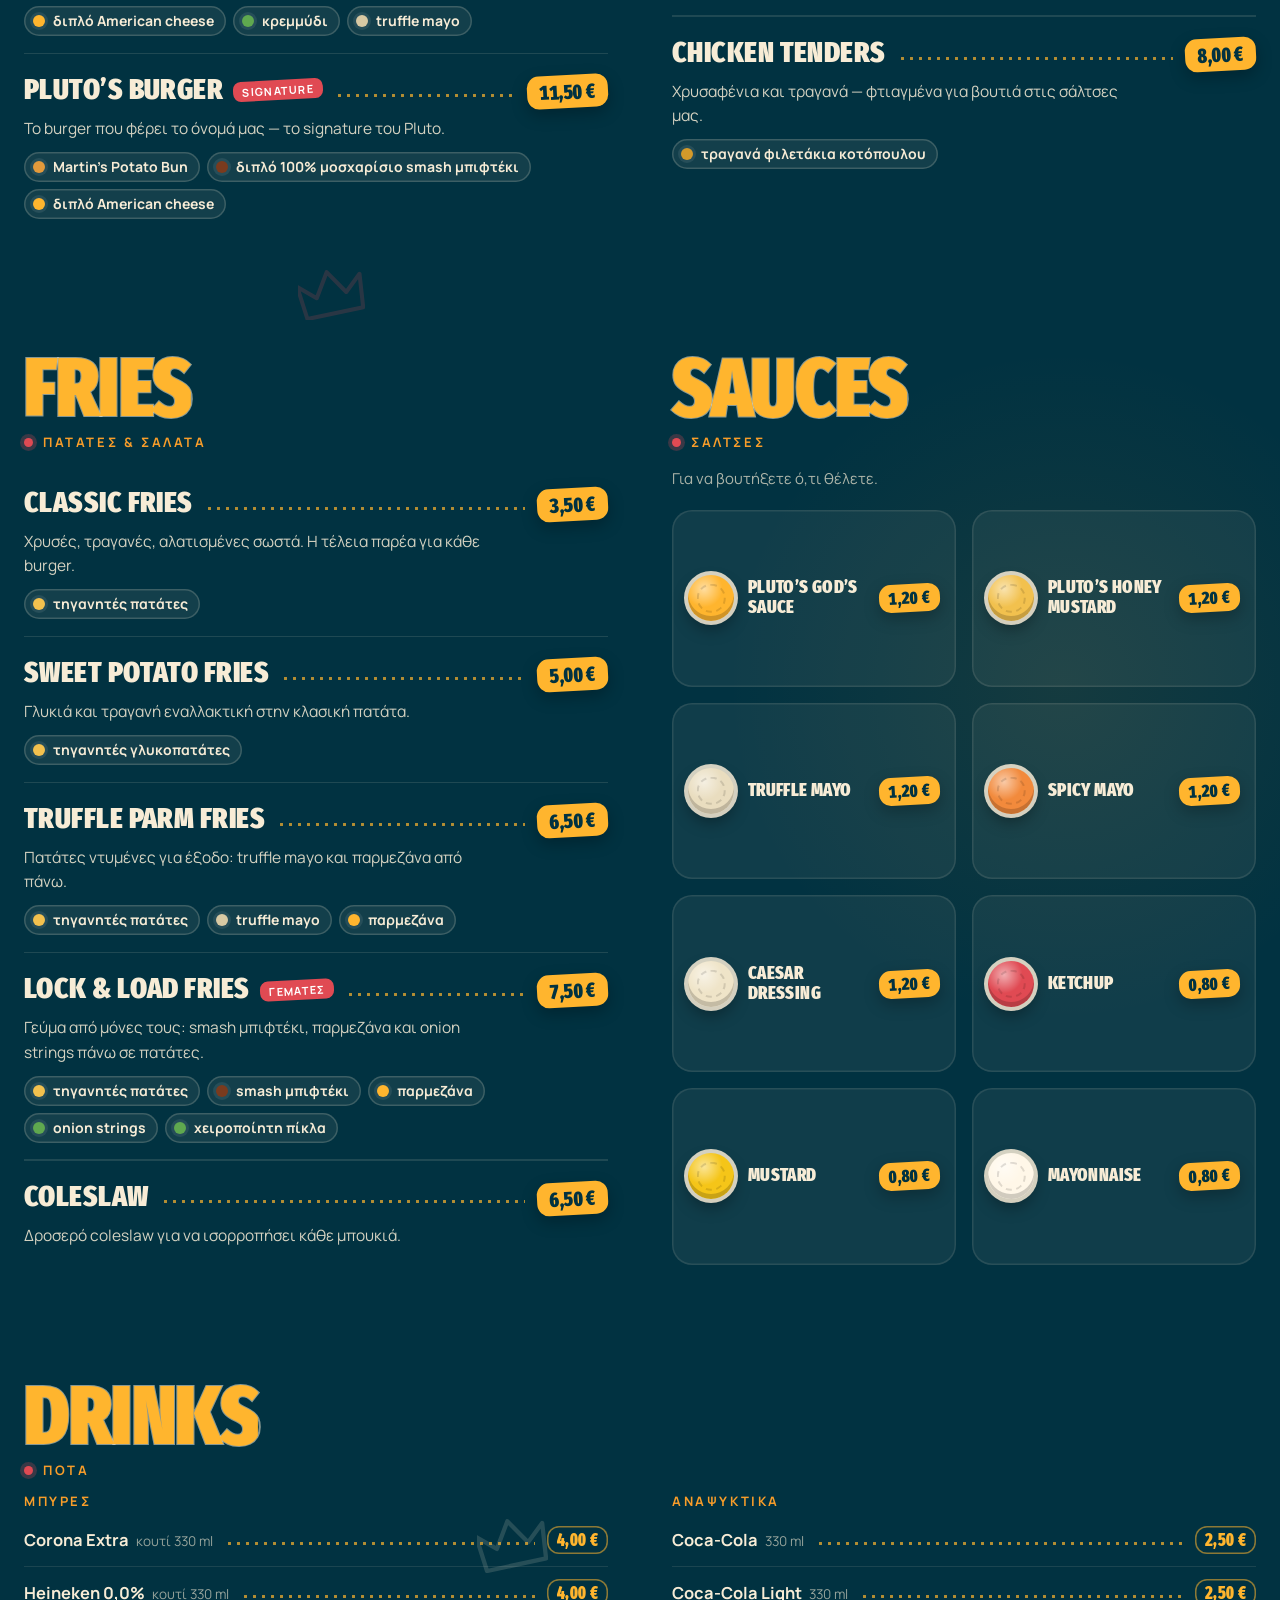
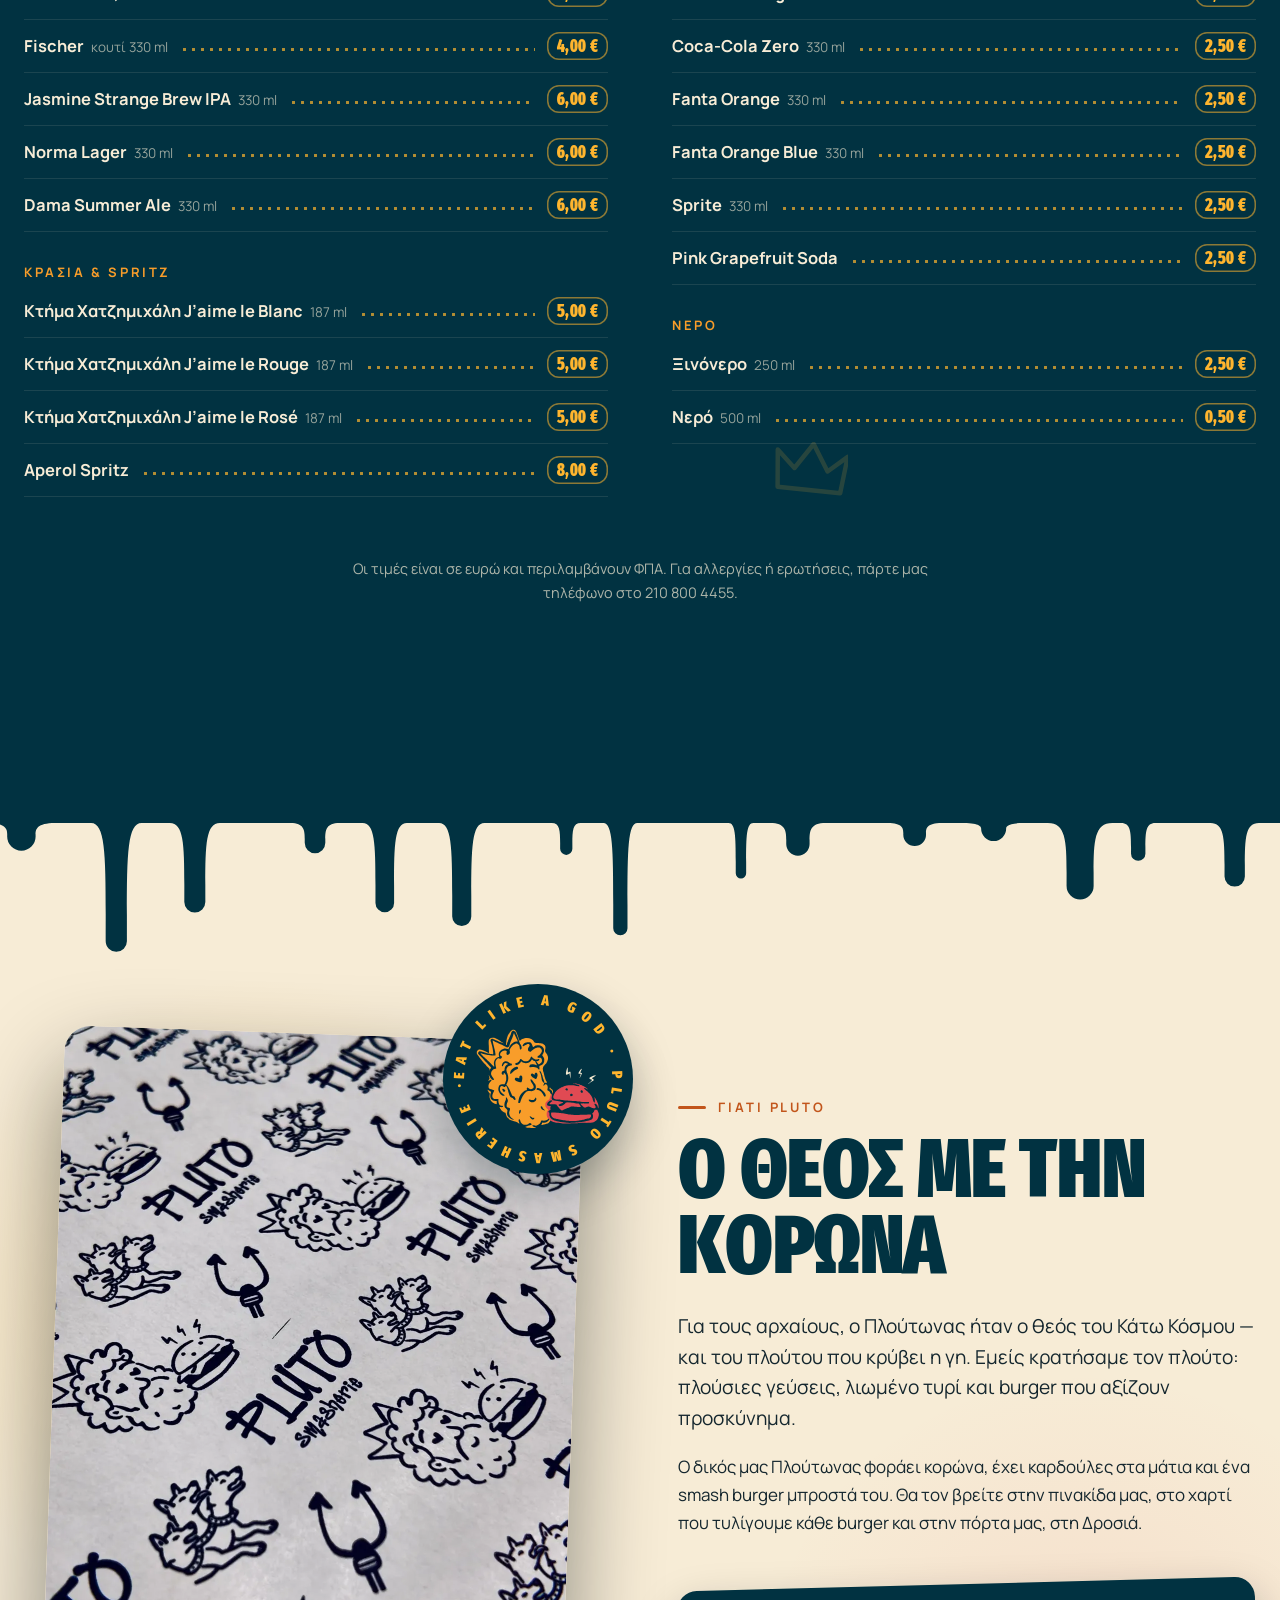
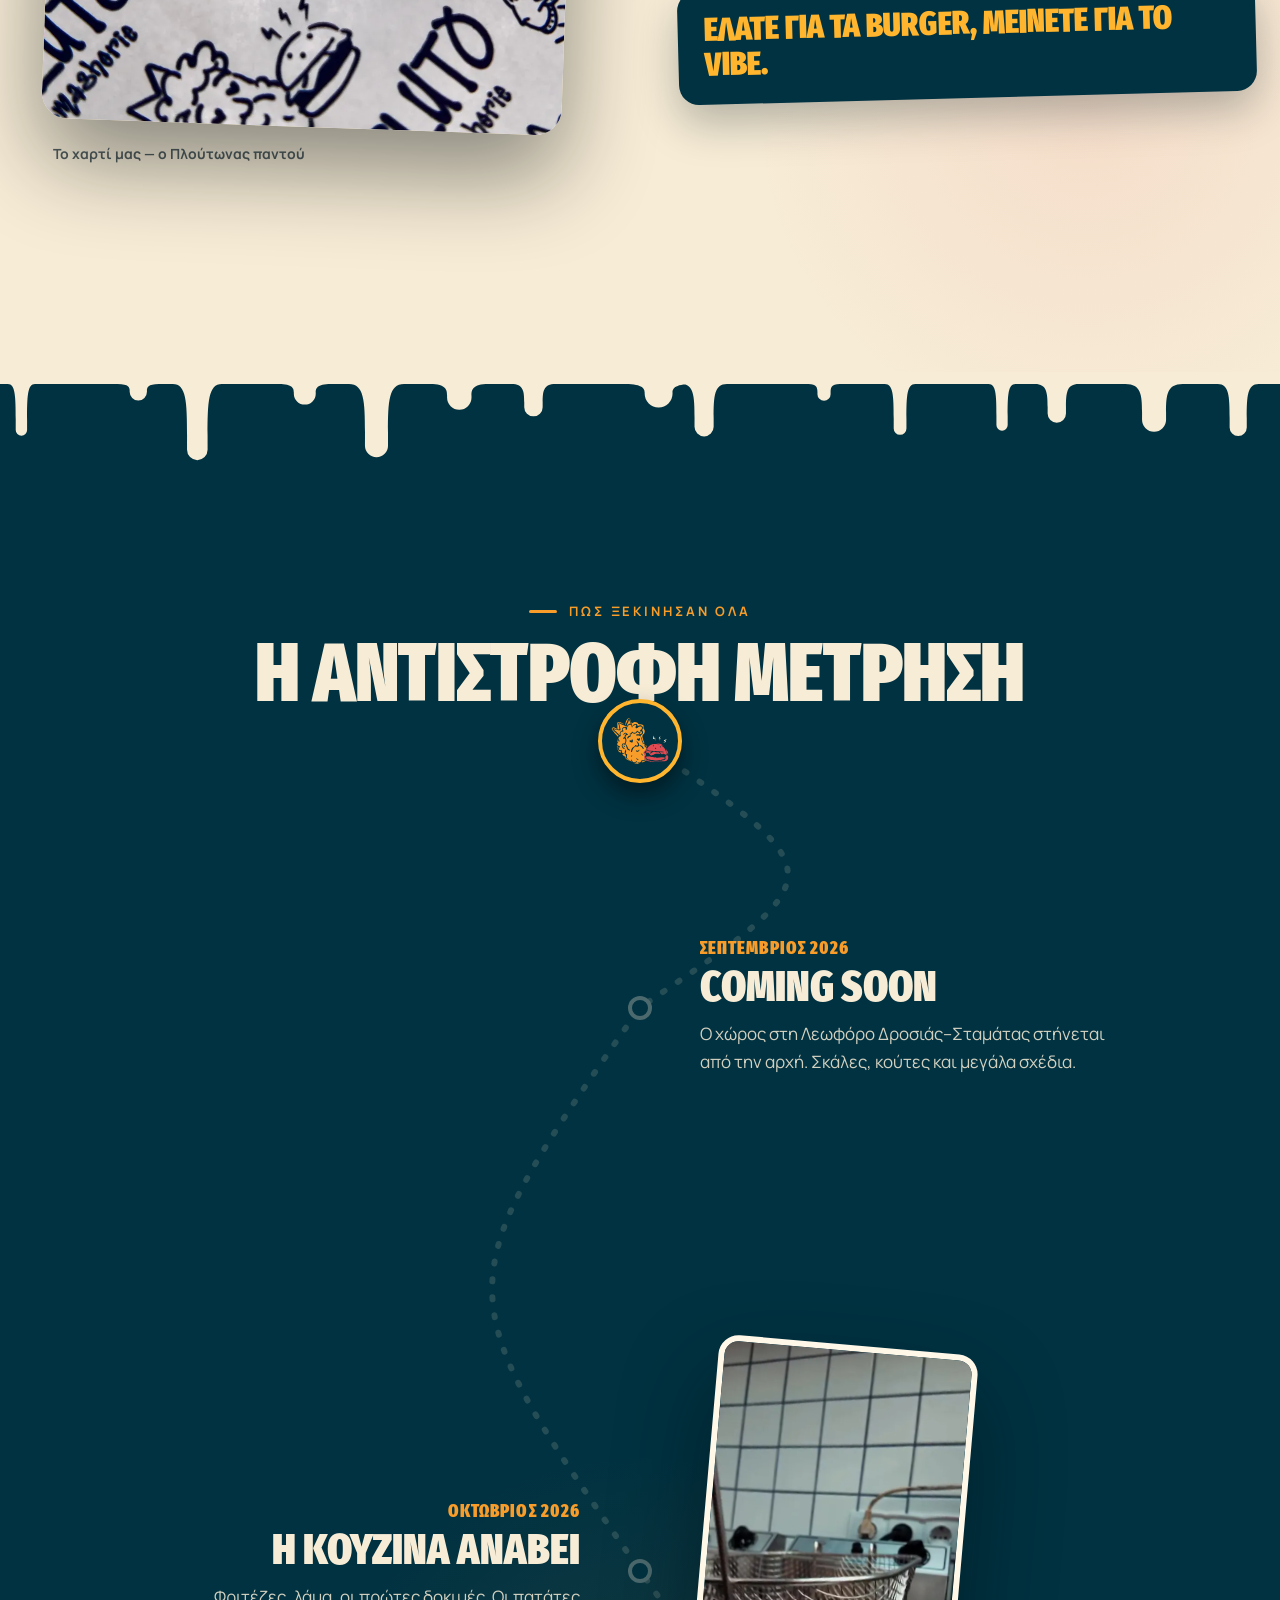
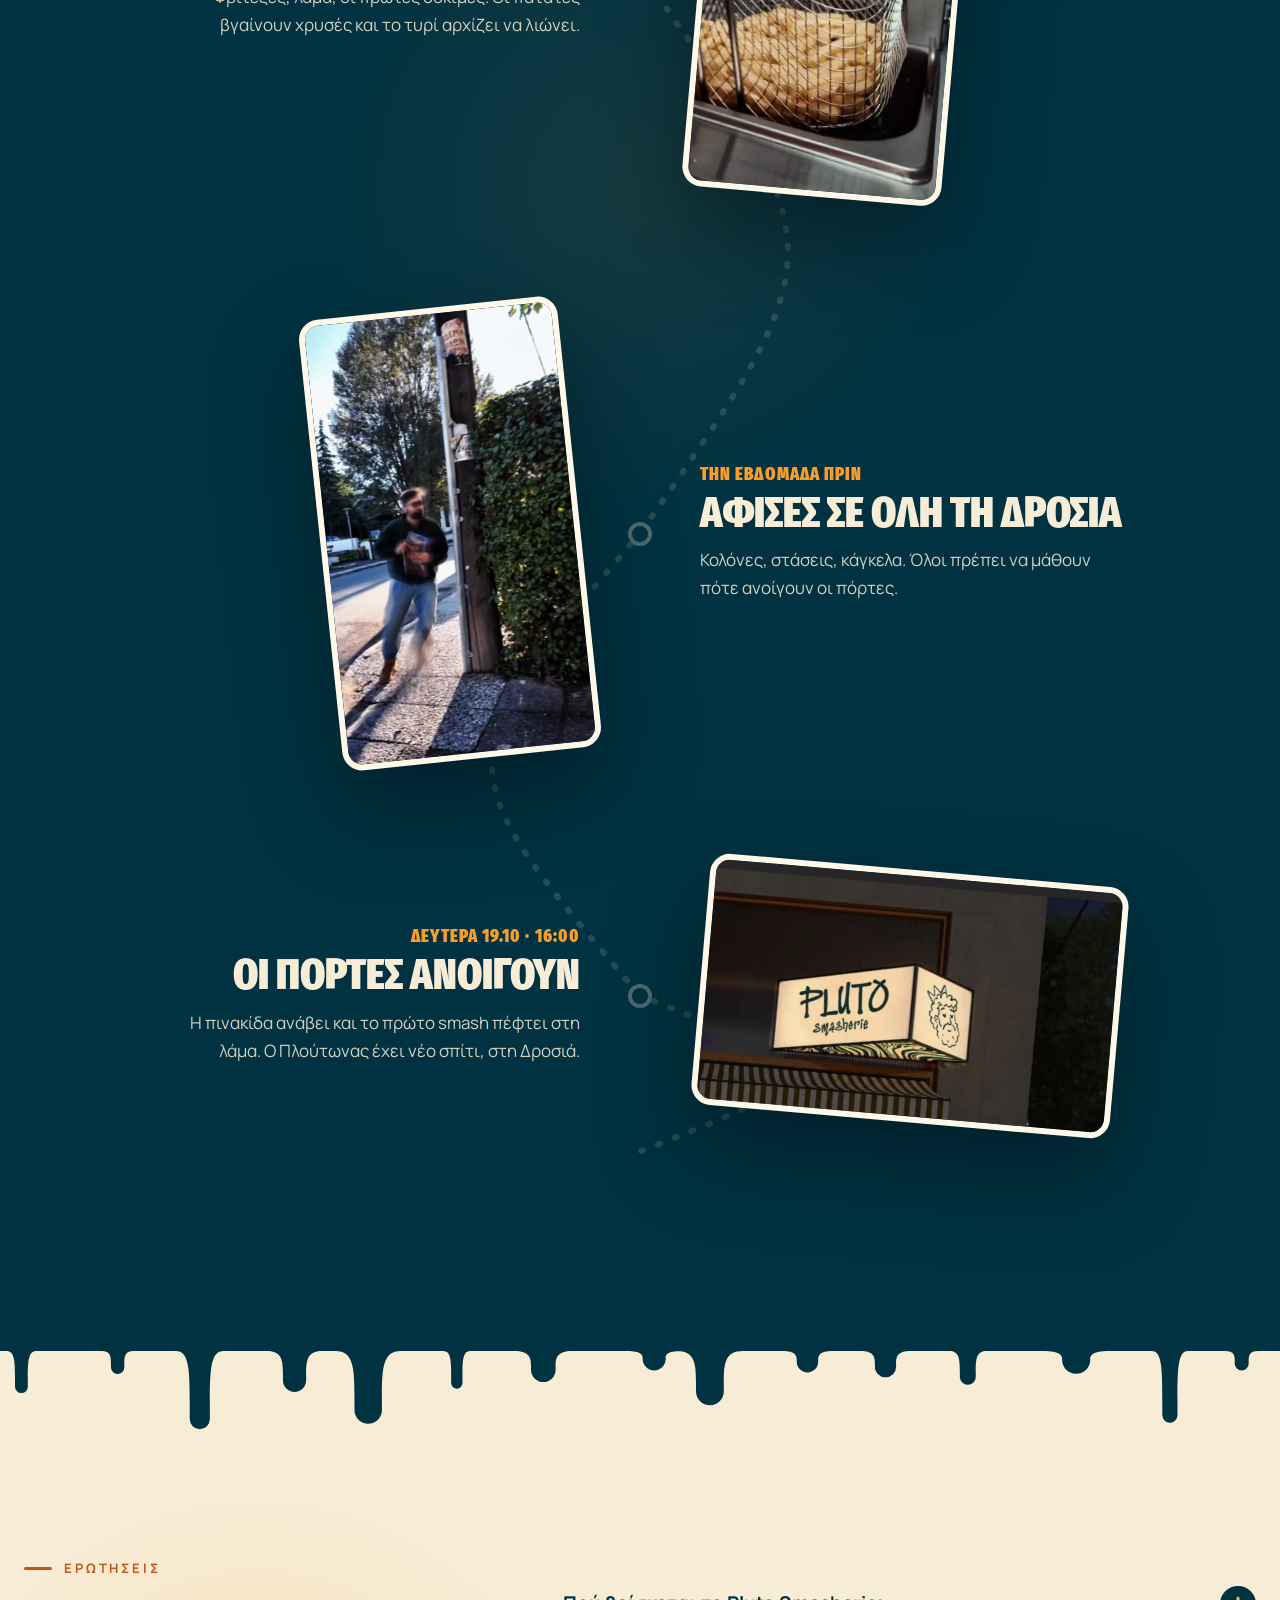
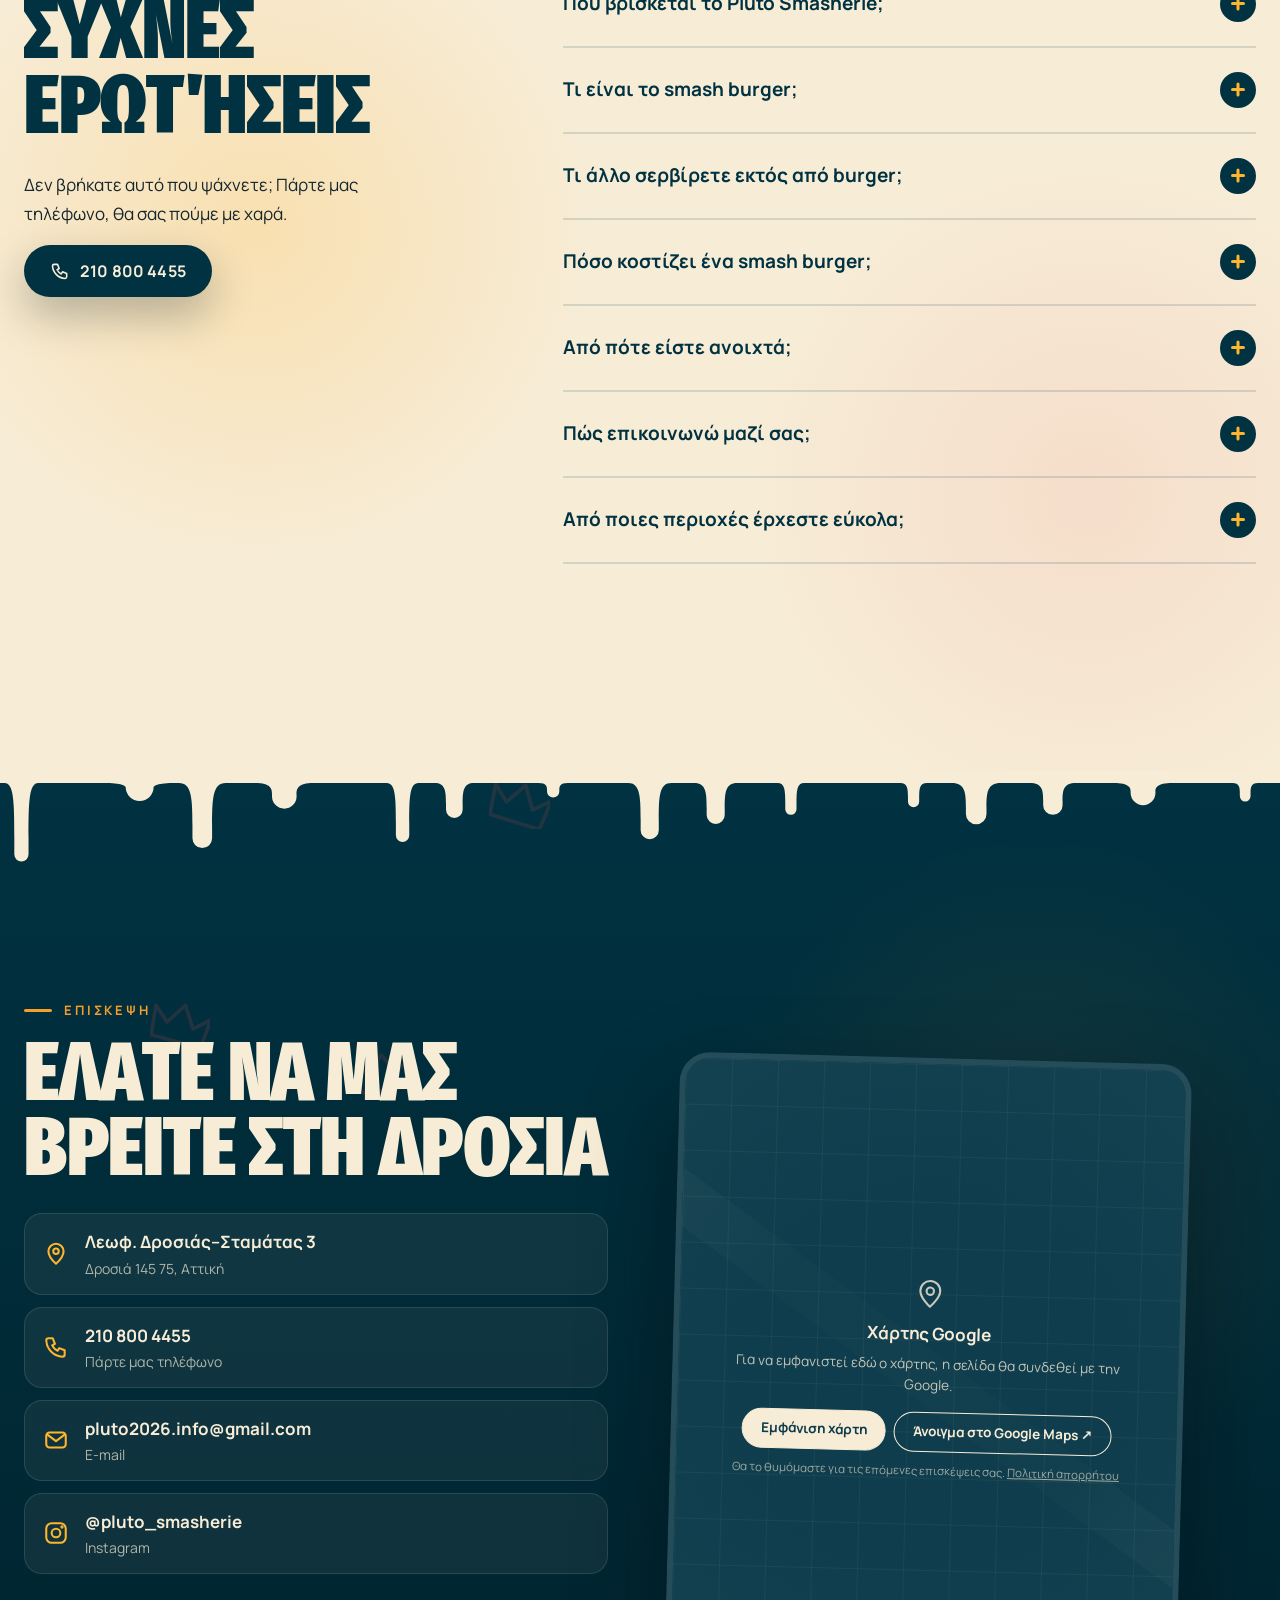
==== commit 9e0dc875: "PLUTO menu: full OG + Double Truffle ingredients, God's Meal = burger + fries + soft drink (+4,50 €)" ====
--- a/index.html
+++ b/index.html
@@ -34,8 +34,8 @@
 <link rel="preload" href="assets/fonts/manrope-greek-400-normal.woff2" as="font" type="font/woff2" crossorigin>
 <script>document.documentElement.classList.add('js')</script>
 <style id="advon-fonts">@font-face{font-family:'Fira Sans Extra Condensed';font-style:normal;font-display:swap;font-weight:900;src:url(assets/fonts/fira-sans-extra-condensed-greek-900-normal.woff2) format('woff2');unicode-range:U+0370-0377,U+037A-037F,U+0384-038A,U+038C,U+038E-03A1,U+03A3-03FF}@font-face{font-family:'Fira Sans Extra Condensed';font-style:normal;font-display:swap;font-weight:900;src:url(assets/fonts/fira-sans-extra-condensed-latin-ext-900-normal.woff2) format('woff2');unicode-range:U+0100-02BA,U+02BD-02C5,U+02C7-02CC,U+02CE-02D7,U+02DD-02FF,U+0304,U+0308,U+0329,U+1D00-1DBF,U+1E00-1E9F,U+1EF2-1EFF,U+2020,U+20A0-20AB,U+20AD-20C0,U+2113,U+2C60-2C7F,U+A720-A7FF}@font-face{font-family:'Fira Sans Extra Condensed';font-style:normal;font-display:swap;font-weight:900;src:url(assets/fonts/fira-sans-extra-condensed-latin-900-normal.woff2) format('woff2');unicode-range:U+0000-00FF,U+0131,U+0152-0153,U+02BB-02BC,U+02C6,U+02DA,U+02DC,U+0304,U+0308,U+0329,U+2000-206F,U+20AC,U+2122,U+2191,U+2193,U+2212,U+2215,U+FEFF,U+FFFD}@font-face{font-family:'Manrope';font-style:normal;font-display:swap;font-weight:400;src:url(assets/fonts/manrope-greek-400-normal.woff2) format('woff2');unicode-range:U+0370-0377,U+037A-037F,U+0384-038A,U+038C,U+038E-03A1,U+03A3-03FF}@font-face{font-family:'Manrope';font-style:normal;font-display:swap;font-weight:400;src:url(assets/fonts/manrope-latin-ext-400-normal.woff2) format('woff2');unicode-range:U+0100-02BA,U+02BD-02C5,U+02C7-02CC,U+02CE-02D7,U+02DD-02FF,U+0304,U+0308,U+0329,U+1D00-1DBF,U+1E00-1E9F,U+1EF2-1EFF,U+2020,U+20A0-20AB,U+20AD-20C0,U+2113,U+2C60-2C7F,U+A720-A7FF}@font-face{font-family:'Manrope';font-style:normal;font-display:swap;font-weight:400;src:url(assets/fonts/manrope-latin-400-normal.woff2) format('woff2');unicode-range:U+0000-00FF,U+0131,U+0152-0153,U+02BB-02BC,U+02C6,U+02DA,U+02DC,U+0304,U+0308,U+0329,U+2000-206F,U+20AC,U+2122,U+2191,U+2193,U+2212,U+2215,U+FEFF,U+FFFD}@font-face{font-family:'Manrope';font-style:normal;font-display:swap;font-weight:700;src:url(assets/fonts/manrope-greek-700-normal.woff2) format('woff2');unicode-range:U+0370-0377,U+037A-037F,U+0384-038A,U+038C,U+038E-03A1,U+03A3-03FF}@font-face{font-family:'Manrope';font-style:normal;font-display:swap;font-weight:700;src:url(assets/fonts/manrope-latin-ext-700-normal.woff2) format('woff2');unicode-range:U+0100-02BA,U+02BD-02C5,U+02C7-02CC,U+02CE-02D7,U+02DD-02FF,U+0304,U+0308,U+0329,U+1D00-1DBF,U+1E00-1E9F,U+1EF2-1EFF,U+2020,U+20A0-20AB,U+20AD-20C0,U+2113,U+2C60-2C7F,U+A720-A7FF}@font-face{font-family:'Manrope';font-style:normal;font-display:swap;font-weight:700;src:url(assets/fonts/manrope-latin-700-normal.woff2) format('woff2');unicode-range:U+0000-00FF,U+0131,U+0152-0153,U+02BB-02BC,U+02C6,U+02DA,U+02DC,U+0304,U+0308,U+0329,U+2000-206F,U+20AC,U+2122,U+2191,U+2193,U+2212,U+2215,U+FEFF,U+FFFD}</style>
-<style>:root{--navy:#013241;--navy2:#03465C;--deep:#00212C;--cream:#F7ECD6;--cream2:#FFF7E8;--ink:#14262E;--cheese:#FFB52E;--orange:#F89D2A;--ketchup:#E04A53;--ok:#C2551B;--fd:'Fira Sans Extra Condensed','Arial Narrow',Impact,sans-serif;--fb:'Manrope',system-ui,-apple-system,'Segoe UI',sans-serif;--sh1:0 6px 18px rgba(0,20,28,.18);--sh2:0 18px 44px rgba(0,20,28,.28);--sh3:0 40px 90px rgba(0,10,16,.45);--ease:cubic-bezier(.22,1,.36,1);--spring:cubic-bezier(.34,1.56,.64,1);--w:1240px;color-scheme:light only}*,*::before,*::after{box-sizing:border-box}html{scroll-behavior:smooth;-webkit-text-size-adjust:100%;overflow-x:clip}@media (prefers-reduced-motion:reduce){html{scroll-behavior:auto}}body{margin:0;background:var(--navy);color:var(--cream);font:400 17px/1.65 var(--fb);overflow-x:clip;-webkit-font-smoothing:antialiased}img,video,svg{display:block;max-width:100%}a{color:inherit}h1,h2,h3{margin:0;font-weight:900}p{margin:0 0 1em}.skip{position:absolute;left:-9999px;top:8px;z-index:200;background:var(--cheese);color:var(--navy);padding:10px 16px;border-radius:10px;font-weight:700}.skip:focus{left:12px}:focus-visible{outline:3px solid var(--cheese);outline-offset:3px;border-radius:6px}.wrap{width:min(var(--w),100% - 48px);margin-inline:auto}section{position:relative;isolation:isolate}.eyebrow{font:700 13px/1 var(--fb);letter-spacing:.22em;text-transform:uppercase;color:var(--orange);margin:0 0 18px;display:flex;align-items:center;gap:12px}.eyebrow::before{content:"";width:28px;height:3px;border-radius:3px;background:currentColor}h2{font:900 clamp(46px,6.4vw,96px)/.92 var(--fd);text-transform:uppercase;letter-spacing:-.005em;margin-bottom:28px}.lead{font-size:clamp(18px,1.5vw,21px);line-height:1.6}.btn{display:inline-flex;align-items:center;gap:10px;padding:16px 26px;border-radius:999px;font:800 16px/1 var(--fb);text-decoration:none;letter-spacing:.01em;position:relative;overflow:hidden;transition:transform .35s var(--spring),box-shadow .35s}.btn svg{width:20px;height:20px;flex:none}.btn-p{background:var(--cheese);color:var(--navy);box-shadow:0 10px 30px rgba(255,181,46,.35),inset 0 -4px 0 rgba(200,90,10,.35)}.btn-d{background:var(--navy);color:var(--cream);box-shadow:var(--sh2)}.btn-s{padding:11px 18px;font-size:14px;background:var(--cheese);color:var(--navy)}.btn::after{content:"";position:absolute;inset:0;background:linear-gradient(105deg,transparent 30%,rgba(255,255,255,.55) 50%,transparent 70%);transform:translateX(-120%)}@media (hover:hover){.btn:hover{transform:translateY(-3px) scale(1.03)}.btn:hover::after{transform:translateX(120%);transition:transform .8s}}.btn:active{transform:scale(.96)}.tlink{font-weight:700;text-decoration:none;border-bottom:2px solid currentColor;padding-bottom:2px}@media (hover:hover){.tlink:hover{color:var(--cheese)}}.hd{position:fixed;inset:0 0 auto;z-index:60;display:flex;align-items:center;gap:24px;padding:14px clamp(16px,3vw,40px);transition:background .4s,box-shadow .4s,padding .4s}.hd.solid{background:rgba(1,50,65,.92);-webkit-backdrop-filter:blur(12px);backdrop-filter:blur(12px);box-shadow:0 8px 30px rgba(0,0,0,.25);padding-block:10px}.brand{display:flex;align-items:center;gap:12px;color:var(--cream);margin-right:auto;text-decoration:none}.hd-logo{width:auto;height:58px;flex:none;transition:transform .6s var(--spring);transform-origin:50% 80%}.hd.solid .hd-logo{transform:scale(.84)}@media (hover:hover){.brand:hover .hd-logo{transform:rotate(-8deg) scale(1.06)}}.wm{width:auto;height:52px;fill:currentColor;transition:transform .5s var(--spring)}.hd.solid .wm{transform:scale(.86) rotate(-2deg)}.nav{display:flex;gap:28px;align-items:center}.nav a{color:var(--cream);text-decoration:none;font:700 15px/1 var(--fb);position:relative;padding:8px 0}.nav a::after{content:"";position:absolute;left:0;right:0;bottom:0;height:3px;border-radius:3px;background:var(--cheese);transform:scaleX(0);transform-origin:left;transition:transform .35s var(--ease)}@media (hover:hover){.nav a:hover::after{transform:scaleX(1)}}.nav .nav-call{display:none}.hd-r{display:flex;align-items:center;gap:14px}.langs{display:flex;gap:6px}.langs button{border:0;background:none;padding:6px;border-radius:8px;cursor:pointer;opacity:.55;transition:opacity .2s,transform .2s}.langs button[aria-pressed=true]{opacity:1}.flag{display:block;width:18px;height:12px;overflow:hidden;line-height:0;border-radius:2px;box-shadow:0 0 0 1px rgba(255,255,255,.25)}.flag svg{display:block;width:100%;height:100%}.burger{display:none;width:46px;height:46px;border:0;border-radius:50%;background:var(--cheese);cursor:pointer;position:relative}.burger i{position:absolute;left:13px;right:13px;height:3px;border-radius:3px;background:var(--navy);transition:transform .35s var(--ease),opacity .2s}.burger i:nth-child(1){top:15px}.burger i:nth-child(2){top:21.5px}.burger i:nth-child(3){top:28px}.burger[aria-expanded=true] i:nth-child(1){transform:translateY(6.5px) rotate(45deg)}.burger[aria-expanded=true] i:nth-child(2){opacity:0}.burger[aria-expanded=true] i:nth-child(3){transform:translateY(-6.5px) rotate(-45deg)}@media (max-width:1020px){.burger{display:block;z-index:70}.hd-call{display:none}.nav{position:fixed;inset:0;z-index:65;flex-direction:column;justify-content:center;gap:10px;background:var(--navy);clip-path:circle(0 at calc(100% - 44px) 38px);transition:clip-path .6s var(--ease);visibility:hidden}.nav.open{clip-path:circle(150% at calc(100% - 44px) 38px);visibility:visible}.nav a{font:900 44px/1.1 var(--fd);text-transform:uppercase;opacity:0;transform:translateY(20px);transition:opacity .4s,transform .5s var(--spring)}.nav.open a{opacity:1;transform:none}.nav.open a:nth-child(2){transition-delay:.05s}.nav.open a:nth-child(3){transition-delay:.1s}.nav.open a:nth-child(4){transition-delay:.15s}.nav.open a:nth-child(5){transition-delay:.2s}.nav.open a:nth-child(6){transition-delay:.25s}.nav .nav-call{display:inline-flex;align-items:center;gap:10px;margin-top:18px;font:800 20px/1 var(--fb);background:var(--cheese);color:var(--navy);padding:16px 24px;border-radius:999px}.nav .nav-call svg{width:22px;height:22px}.nav .nav-call::after{display:none}.langs{position:relative;z-index:70}}@media (max-width:520px){.wm{height:36px}.hd-logo{height:44px}.brand{gap:8px}.hd{gap:12px}}#intro{position:fixed;inset:0;z-index:100;background:var(--navy);display:none;place-items:center;pointer-events:none}.intro #intro{display:grid}.in-logo svg{width:100%;height:auto}.in-logo{width:min(56vw,340px);transform:scale(.2);opacity:0;animation:inPop .7s var(--spring) .05s forwards}@keyframes inPop{to{transform:scale(1);opacity:1}}.in-cheese{position:absolute;left:0;top:0;width:100%;height:100%;overflow:visible;transform:translateY(-120%);fill:var(--cheese)}.intro.go .in-cheese{transition:transform .5s cubic-bezier(.55,0,.3,1);transform:translateY(0)}.intro.out #intro{transition:transform .75s cubic-bezier(.65,0,.35,1);transform:translateY(118%)}.intro.out .in-logo{transition:opacity .2s;opacity:0}.hero{min-height:100svh;display:grid;grid-template-columns:minmax(0,1.05fr) minmax(0,1fr);align-items:center;gap:20px;padding:120px clamp(20px,5vw,80px) 0;overflow-x:clip;background:radial-gradient(110% 80% at 75% 55%,#05506A 0,var(--navy) 62%)}.h-bg{position:absolute;inset:0;z-index:-1;pointer-events:none;overflow:hidden}.h-glow{position:absolute;width:70vmax;height:70vmax;right:-12vmax;bottom:-30vmax;border-radius:50%;background:radial-gradient(circle,rgba(248,157,42,.42),rgba(248,157,42,0) 62%);transform:translate(var(--gx,0),var(--gy,0));transition:transform .6s var(--ease)}.mq{position:absolute;left:0;white-space:nowrap;display:flex;font:900 clamp(110px,15vw,240px)/1 var(--fd);color:transparent;-webkit-text-stroke:1.5px rgba(247,236,214,.10);letter-spacing:.01em}.mq span{padding-right:.2em}.mq1{top:14%;animation:mq 46s linear infinite}.mq2{top:58%;animation:mq 60s linear infinite reverse}@keyframes mq{to{transform:translateX(-50%)}}.h-txt{position:relative;z-index:2;max-width:640px;padding-bottom:9vh}.kick{display:inline-flex;align-items:center;gap:10px;font:700 14px/1 var(--fb);background:rgba(247,236,214,.08);border:1px solid rgba(247,236,214,.18);padding:10px 16px;border-radius:999px;margin:0 0 26px}.kick .dot{width:9px;height:9px;border-radius:50%;background:#58D68D;box-shadow:0 0 0 0 rgba(88,214,141,.6);animation:pulse 2.2s infinite}@keyframes pulse{70%{box-shadow:0 0 0 10px rgba(88,214,141,0)}100%{box-shadow:0 0 0 0 rgba(88,214,141,0)}}.h1{font:800 clamp(17px,1.5vw,21px)/1.35 var(--fb);color:var(--orange);margin:0 0 6px;letter-spacing:.01em}.display{font:900 clamp(84px,10.4vw,176px)/.84 var(--fd);margin:0 0 clamp(50px,5vw,74px);letter-spacing:-.01em;color:var(--cream)}.display .dl{display:block}.god{position:relative;display:inline-block;color:var(--cheese)}.god-drip{position:absolute;left:2%;top:86%;width:96%;height:.55em;overflow:visible;fill:var(--cheese)}.h-sub{font-size:clamp(17px,1.35vw,20px);max-width:520px;color:rgba(247,236,214,.86)}.h-cta{display:flex;align-items:center;gap:26px;flex-wrap:wrap;margin-top:30px}.h-food{position:relative;z-index:1;align-self:end;justify-self:center;width:min(100%,560px);height:100%;display:flex;flex-direction:column;justify-content:flex-end;align-items:center}.bite-btn{all:unset;display:block;position:relative;cursor:pointer;width:100%;-webkit-tap-highlight-color:transparent}.bite-btn:focus-visible{outline:3px solid var(--cheese);outline-offset:6px;border-radius:24px}.tilt{display:block;position:relative;transform-style:preserve-3d;transform:perspective(1100px) rotateX(var(--rx,0deg)) rotateY(var(--ry,0deg)) translateY(var(--ty,0px));transition:transform .5s var(--ease);will-change:transform}.h-burger{width:100%;height:auto}.bite-btn{filter:drop-shadow(0 40px 60px rgba(0,8,12,.55)) drop-shadow(0 0 40px rgba(248,157,42,.18))}.tilt{-webkit-mask-composite:source-in;mask-composite:intersect}.h-drips{position:absolute;inset:0;width:100%;height:100%;overflow:visible;pointer-events:none}.h-drips .d{fill:url(#hdg);transform-origin:50% 0;transform-box:fill-box;animation:drip var(--t,5s) ease-in-out var(--dl,0s) infinite alternate}@keyframes drip{from{transform:scaleY(.55)}to{transform:scaleY(1.12)}}.h-drips .drop{fill:#FFC23D;animation:drop var(--t,5s) ease-in var(--dl,0s) infinite}@keyframes drop{0%,62%{transform:translateY(0) scale(0);opacity:0}66%{transform:translateY(0) scale(1);opacity:1}100%{transform:translateY(220px) scale(.7);opacity:0}}.bolts{position:absolute;top:2%;right:4%;width:22%;z-index:2}.bolts path{fill:var(--cream);transform-box:fill-box;transform-origin:50% 100%;animation:zap 2.6s infinite}.bolts .b2{animation-delay:.25s}.bolts .b3{animation-delay:.5s}@keyframes zap{0%,40%,100%{opacity:1;transform:none}45%{opacity:.2;transform:scale(.85)}50%{opacity:1;transform:scale(1.12) rotate(-6deg)}60%{opacity:.5}}.bite-hint{font:700 13px/1 var(--fb);letter-spacing:.06em;color:var(--cream);background:rgba(0,20,28,.55);border:1px dashed rgba(247,236,214,.45);padding:9px 14px;border-radius:999px;position:absolute;left:-10%;bottom:40%;transform:rotate(-6deg);z-index:3;margin:0;animation:bob 3s ease-in-out infinite}@keyframes bob{50%{transform:rotate(-6deg) translateY(-6px)}}.crumbs{position:absolute;inset:0;pointer-events:none}.crumbs i{position:absolute;width:var(--s,8px);height:var(--s,8px);border-radius:40% 60% 50% 45%;background:var(--c,#D9822F);animation:crumb .9s var(--ease) forwards}@keyframes crumb{to{transform:translate(var(--x),var(--y)) rotate(var(--r));opacity:0}}.scroll-cue{position:absolute;left:50%;bottom:26px;width:28px;height:46px;border:2px solid rgba(247,236,214,.5);border-radius:20px;transform:translateX(-50%);z-index:3;transition:opacity .4s}.scroll-cue span{position:absolute;left:50%;top:8px;width:4px;height:10px;margin-left:-2px;border-radius:2px;background:var(--cheese);animation:cue 1.8s infinite}@keyframes cue{60%{transform:translateY(14px);opacity:0}100%{opacity:0}}.scrolled .scroll-cue{opacity:0}.js .h-txt>*{opacity:0;transform:translateY(26px)}.js .ready .h-txt>*{opacity:1}.js .ready .h-txt>*{opacity:1;transform:none;transition:opacity .6s,transform .9s var(--spring)}.js .ready .h-txt>*:nth-child(2){transition-delay:.08s}.js .ready .h-txt>*:nth-child(3){transition-delay:.16s}.js .ready .h-txt>*:nth-child(4){transition-delay:.26s}.js .ready .h-txt>*:nth-child(5){transition-delay:.34s}.js .h-food .bite-btn{transform:translateY(40%) scale(.9);opacity:0}.js .ready .h-food .bite-btn{transform:none;opacity:1;transition:transform 1.1s var(--spring) .15s,opacity .5s .15s}.js .ready .god-drip path{animation:godDrip 1.6s var(--ease) .7s both}@keyframes godDrip{from{transform:scaleY(0)}}.god-drip path{transform-origin:50% 0}@media (max-width:860px){.hero{grid-template-columns:1fr;padding:96px 20px 0;gap:0;min-height:auto}.h-txt{display:contents}.kick{order:1;justify-self:start}.h1{order:2}.display{order:3;margin-bottom:34px}.h-food{order:4}.h-sub{order:5;margin-top:10px}.h-cta{order:6;margin:22px 0 60px}.h-food .bite-btn{max-height:58svh;overflow:hidden;-webkit-mask-image:linear-gradient(#000 78%,transparent);mask-image:linear-gradient(#000 78%,transparent)}.display{font-size:clamp(70px,22vw,120px)}.h-food{width:min(100%,430px);margin-top:10px}.bite-hint{bottom:auto;top:8%;left:0}.mq1{top:30%}.mq2{top:64%}.scroll-cue{display:none}}.drip-edge{position:absolute;left:0;right:0;top:100%;height:150px;z-index:5;pointer-events:none;margin-top:-1px}.drip-edge svg{position:absolute;inset:0 0 auto;width:100%;height:100%;overflow:visible;transform-origin:50% 0;transform:scaleY(.3);transition:transform 1.6s cubic-bezier(.22,1,.36,1)}.drip-edge.in svg{transform:none}.drip-edge .fall{animation-play-state:paused}.drip-edge.in .fall{animation-play-state:running}.drip-edge[data-up]{top:auto;bottom:100%;margin:0 0 -1px;transform:scaleY(-1)}.drip-edge .fall{position:absolute;top:0;width:12px;height:16px;border-radius:50% 50% 50% 50%/60% 60% 40% 40%;opacity:0;animation:fall var(--t,4s) ease-in var(--dl,0s) infinite}@keyframes fall{0%,70%{opacity:0;transform:translateY(var(--y0,40px)) scale(.3)}74%{opacity:1;transform:translateY(var(--y0,40px)) scale(1)}100%{opacity:0;transform:translateY(calc(var(--y0,40px) + 160px)) scale(.8)}}.ticker{position:relative;background:var(--cheese);color:var(--navy);padding:22px 0 20px;overflow:visible;margin-top:-1px}.tk-in{display:flex;align-items:center;gap:28px;white-space:nowrap;font:900 clamp(30px,3.6vw,52px)/1 var(--fd);text-transform:uppercase;width:max-content;animation:mq 34s linear infinite;transform-origin:center}.ticker .tk-wrap{overflow:hidden}.tk-in i{display:block;width:19px;height:30px;background:var(--ketchup);flex:none;clip-path:polygon(60% 0,10% 56.25%,50% 56.25%,30% 100%,95% 37.5%,55% 37.5%,80% 0)}.tk-in i svg{width:100%;height:100%;fill:currentColor}.ticker{overflow-x:clip}.amb{position:absolute;inset:0;z-index:-1;overflow:hidden;pointer-events:none}.amb i{position:absolute;display:block}.amb.off i{animation-play-state:paused!important}.amb .ab{width:var(--s);height:calc(var(--s)*1.6);color:var(--c);opacity:0;animation:twk var(--t) ease-in-out var(--dl) infinite}.amb .ab svg,.amb .ac svg{width:100%;height:100%;fill:currentColor}@keyframes twk{0%,100%{opacity:0;transform:scale(.6)}50%{opacity:var(--o,.5);transform:scale(1)}}.amb .ac{width:var(--s);height:calc(var(--s)*.75);color:var(--c);opacity:var(--o,.12);animation:drift var(--t) ease-in-out var(--dl) infinite alternate}@keyframes drift{from{transform:translate(0,0)}to{transform:translate(var(--dx),var(--dy))}}.amb .pat{inset:-120px;background-size:220px 220px;opacity:.07;animation:pat 60s linear infinite}@keyframes pat{to{transform:translate(220px,220px)}}.amb .wash{width:60vmax;height:60vmax;border-radius:50%;background:radial-gradient(circle,var(--c),transparent 62%);opacity:.5;animation:drift var(--t) ease-in-out infinite alternate}.smash{background:var(--navy);height:520vh;padding-top:150px}.sm-pin{position:sticky;top:0;height:100svh;display:grid;grid-template-columns:minmax(0,.9fr) minmax(0,1.1fr);align-items:center;gap:40px;width:min(var(--w),100% - 48px);margin-inline:auto}.sm-txt h2{font-size:clamp(46px,5.2vw,82px)}.steps{list-style:none;margin:0;padding:0;display:grid}.steps li{grid-area:1/1;opacity:0;transform:translateY(24px);transition:opacity .45s,transform .6s var(--spring);pointer-events:none;max-width:460px}.steps li.on{opacity:1;transform:none;pointer-events:auto}.steps b{font:900 18px/1 var(--fd);color:var(--navy);background:var(--cheese);border-radius:999px;padding:6px 12px;display:inline-block;margin-bottom:14px}.steps h3{font:900 clamp(34px,3.4vw,52px)/1 var(--fd);text-transform:uppercase;color:var(--cheese);margin-bottom:12px}.steps p{font-size:18px;color:rgba(247,236,214,.88)}.sm-prog{height:6px;border-radius:6px;background:rgba(247,236,214,.12);margin-top:26px;max-width:460px;overflow:hidden}.sm-prog i{display:block;height:100%;width:100%;background:linear-gradient(90deg,var(--orange),var(--cheese));transform:scaleX(var(--p,0));transform-origin:left;border-radius:6px}.sm-stage{position:relative;aspect-ratio:616/380;justify-self:center;width:100%}.sm-stage::before{content:"";position:absolute;inset:6%;border-radius:50%;background:radial-gradient(circle,rgba(248,157,42,.2),transparent 65%)}#scene{width:100%;height:100%;overflow:hidden}#steam path{fill:none;stroke:rgba(247,236,214,.55);stroke-width:5;stroke-linecap:round;stroke-dasharray:30 200;animation:steam 1.6s linear infinite}#steam path:nth-child(2){animation-delay:.4s}#steam path:nth-child(3){animation-delay:.8s}@keyframes steam{from{stroke-dashoffset:230}to{stroke-dashoffset:0}}#splat circle{fill:#F6D58A}@media (max-width:860px){.smash{height:480vh;padding-top:120px}.sm-pin{grid-template-columns:1fr;grid-template-rows:auto 1fr;align-content:center;gap:0;padding-top:70px}.sm-stage{order:-1;width:100%;margin-bottom:6px}.sm-txt h2{font-size:clamp(34px,9.5vw,52px);margin-bottom:14px}.sm-txt .eyebrow{margin-bottom:10px}.steps h3{font-size:30px;margin-bottom:6px}.steps p{font-size:16px;margin:0}.steps b{margin-bottom:8px}.sm-prog{margin-top:14px}}.kitchen{background:var(--cream);color:var(--ink);padding:210px 0 200px}.kitchen .eyebrow,.story .eyebrow,.faq .eyebrow{color:var(--ok)}.ki-grid{display:grid;grid-template-columns:minmax(0,.86fr) minmax(0,1fr);gap:clamp(32px,5vw,80px);align-items:center}.ki-big{margin:0}.lens-box{position:relative;border-radius:28px;overflow:hidden;box-shadow:var(--sh3);transform:rotate(-1.5deg);cursor:zoom-in}.lens-box img{width:100%;height:auto}.lens{position:absolute;width:200px;height:200px;border-radius:50%;pointer-events:none;border:4px solid var(--cream2);box-shadow:0 18px 40px rgba(0,0,0,.4),inset 0 0 0 2px rgba(0,0,0,.08);background-repeat:no-repeat;opacity:0;transform:scale(.4);transition:opacity .25s,transform .35s var(--spring)}.lens-box.on .lens{opacity:1;transform:scale(1)}figcaption{font-size:14px;color:rgba(20,38,46,.72);margin-top:14px;font-weight:600}.ki-txt h2{color:var(--navy)}.tiles{display:grid;grid-template-columns:repeat(3,1fr);gap:16px;margin-top:34px}.tile{margin:0}.tile img{aspect-ratio:auto}.tile video,.tile img{width:100%;height:auto;border-radius:22px;box-shadow:var(--sh2);background:#ddd}.tile video{aspect-ratio:9/16;object-fit:cover}.tile figcaption{font-size:13px;line-height:1.35}.js .tile{opacity:0;transform:translateY(70px) scale(.92)}.js .tile.in{opacity:1;transform:translateY(var(--ty,0));transition:opacity .5s,transform .9s var(--spring)}.tile.t2{transition-delay:.08s}.tile.t3{transition-delay:.16s}@media (hover:hover){.tile:hover video,.tile:hover img{transform:scale(1.03);transition:transform .5s var(--spring)}}@media (max-width:860px){.kitchen{padding:170px 0 170px}.ki-grid{grid-template-columns:1fr}.tiles{gap:10px}.tile video,.tile img{border-radius:14px}.lens{display:none}}.menu{background:var(--navy);padding:230px 0 210px}.me-head{text-align:center;margin-bottom:34px}.me-head .eyebrow{justify-content:center}.me-lead{max-width:560px;margin:16px auto 0;color:rgba(247,236,214,.82)}.big{position:relative;font:900 clamp(56px,8.6vw,140px)/.9 var(--fd);letter-spacing:-.01em;white-space:nowrap}.big .o{color:transparent;-webkit-text-stroke:2px rgba(247,236,214,.55)}.big .f{position:absolute;left:0;top:0;color:var(--cheese);clip-path:inset(0 calc(100% - var(--fill,0%)) 0 0)}.mtabs{position:sticky;top:76px;z-index:20;display:flex;justify-content:center;margin:0 auto 26px;pointer-events:none}.mtabs-in{position:relative;display:flex;gap:4px;padding:6px;border-radius:999px;background:rgba(0,33,44,.86);-webkit-backdrop-filter:blur(12px);backdrop-filter:blur(12px);box-shadow:var(--sh2),inset 0 0 0 1.5px rgba(247,236,214,.12);overflow-x:auto;scrollbar-width:none;max-width:100%;pointer-events:auto}.mtabs-in::-webkit-scrollbar{display:none}.mtabs a{position:relative;z-index:1;flex:none;padding:11px 20px;border-radius:999px;font:900 17px/1 var(--fd);letter-spacing:.06em;text-transform:uppercase;text-decoration:none;color:rgba(247,236,214,.78);transition:color .3s}.mtabs a.on{color:var(--navy)}.mtabs-blob{position:absolute;z-index:0;top:6px;bottom:6px;left:0;width:0;border-radius:999px;background:var(--cheese);box-shadow:0 6px 18px rgba(255,181,46,.45);transform:translateX(var(--bx,0));width:var(--bw,0);transition:transform .55s var(--spring),width .55s var(--spring)}.meal-sw{position:relative;display:flex;width:max-content;margin:8px auto 10px;padding:5px;border-radius:999px;background:rgba(247,236,214,.08);box-shadow:inset 0 0 0 1.5px rgba(247,236,214,.18)}.meal-sw button{position:relative;z-index:1;border:0;background:none;cursor:pointer;padding:12px 22px;border-radius:999px;font:800 15px/1 var(--fb);color:rgba(247,236,214,.8);transition:color .3s}.meal-sw button.on{color:var(--navy)}.meal-k{position:absolute;z-index:0;top:5px;bottom:5px;left:5px;width:var(--kw,50%);border-radius:999px;background:linear-gradient(180deg,#FFC94F,var(--cheese));box-shadow:0 8px 20px rgba(255,181,46,.4);transform:translateX(var(--kx,0));transition:transform .5s var(--spring),width .5s var(--spring)}.meal-note{text-align:center;font-size:14px;color:rgba(247,236,214,.65);margin:0 0 40px}.mgrid{display:grid;grid-template-columns:repeat(2,minmax(0,1fr));gap:clamp(30px,5vw,80px);align-items:start}.mgrid+.mgrid,.mgrid+.mblock,.mblock-drinks{margin-top:clamp(70px,9vw,120px)}.mblock{scroll-margin-top:150px}.mh{margin-bottom:18px}.mh-big{font-size:clamp(52px,6.4vw,104px)}.mh-t{display:flex;align-items:center;gap:10px;margin:10px 0 0;font:700 13px/1 var(--fb);letter-spacing:.2em;text-transform:uppercase;color:var(--orange)}.mh-dot{width:9px;height:9px;border-radius:50%;background:var(--ketchup);box-shadow:0 0 0 4px rgba(224,74,83,.25)}.mb-note{margin:0 0 18px;font-size:15px;color:rgba(247,236,214,.7)}.mlist,.dlist,.tubs{list-style:none;margin:0;padding:0}.mi{position:relative;padding:20px 18px 18px;margin:0 -18px;border-radius:20px;transition:background .35s,transform .45s var(--spring)}.mi::after{content:"";position:absolute;left:18px;right:18px;bottom:0;height:1.5px;background:rgba(247,236,214,.12)}.mi:last-child::after{display:none}.mi-top{display:flex;align-items:baseline;gap:12px}.mi-n{margin:0;font:900 clamp(25px,2.3vw,32px)/1.05 var(--fd);letter-spacing:.015em;text-transform:uppercase;color:var(--cream);transition:color .3s}.mi-dots,.di .mi-dots{flex:1;min-width:24px;height:3px;align-self:center;margin-top:.5em;background:radial-gradient(circle,rgba(255,181,46,.7) 1.4px,transparent 1.8px) 0 50%/9px 3px repeat-x;transform-origin:0 50%;transform:scaleX(var(--ds,1));transition:transform .9s var(--ease) calc(var(--i)*90ms + .15s)}.mp{flex:none;display:inline-block;padding:7px 13px 6px;border-radius:12px;background:var(--cheese);color:var(--navy);font:900 20px/1 var(--fd);letter-spacing:.02em;box-shadow:0 6px 16px rgba(0,0,0,.25);transform:rotate(-3deg);font-variant-numeric:tabular-nums;transition:transform .45s var(--spring),background .3s}.mp.flip{animation:mpFlip .55s var(--spring)}@keyframes mpFlip{0%{transform:rotate(-3deg) rotateX(0)}45%{transform:rotate(4deg) rotateX(90deg) scale(.9)}100%{transform:rotate(-3deg) rotateX(0)}}.meal .mp[data-m]{background:var(--ketchup);color:var(--cream2)}.mi-d{margin:8px 0 0;max-width:46ch;font-size:15.5px;line-height:1.55;color:rgba(247,236,214,.78)}@media (hover:hover){.mi:hover{background:rgba(247,236,214,.06);transform:translateX(6px)}.mi:hover .mi-n{color:var(--cheese)}.mi:hover .mp{transform:rotate(3deg) scale(1.1)}}.js .mi.rv,.js .di.rv{transform:translateY(26px)}.js .mi.rv,.js .di.rv,.js .tub.rv{transition-delay:calc(var(--i)*70ms)}.js .rv:not(.in) .mi-dots{--ds:0}.js .rv:not(.in) .mp{transform:rotate(-14deg) scale(.4);opacity:0}.js .rv.in .mp{transition:transform .6s var(--spring) calc(var(--i)*90ms + .35s),opacity .3s calc(var(--i)*90ms + .35s)}.mgrid-sides{align-items:stretch}#m-sauces{display:flex;flex-direction:column}.tubs{display:grid;grid-template-columns:repeat(2,minmax(0,1fr));grid-auto-rows:1fr;gap:16px;flex:1}.tub{display:flex;align-items:center;gap:14px;padding:14px 16px;border-radius:20px;background:rgba(247,236,214,.06);box-shadow:inset 0 0 0 1.5px rgba(247,236,214,.1);transition:transform .45s var(--spring),background .3s}.tub-c{position:relative;flex:none;width:46px;height:46px;border-radius:50%;background:radial-gradient(circle at 35% 30%,rgba(255,255,255,.55),transparent 42%),var(--sc);box-shadow:inset 0 -5px 0 rgba(0,0,0,.18),0 0 0 4px rgba(247,236,214,.85),0 8px 16px rgba(0,0,0,.35)}.tub-c i{position:absolute;left:50%;top:50%;width:62%;height:62%;border-radius:50%;transform:translate(-50%,-50%);border:2px dashed rgba(0,0,0,.12)}.tub-n{flex:1;font:900 18px/1.1 var(--fd);letter-spacing:.02em;text-transform:uppercase}.tub .mp{font-size:17px;padding:6px 10px 5px}.js .tub.rv{transform:translateY(20px) scale(.92)}@media (hover:hover){.tub:hover{transform:translateY(-4px) rotate(-1deg);background:rgba(247,236,214,.1)}.tub:hover .tub-c{animation:tubW .6s var(--spring)}}@keyframes tubW{0%,100%{transform:none}35%{transform:rotate(-14deg) scale(1.1)}70%{transform:rotate(10deg)}}.dgrp+.dgrp{margin-top:34px}.dg-t{margin:0 0 6px;font:700 13px/1 var(--fb);letter-spacing:.2em;text-transform:uppercase;color:var(--orange)}.di{display:flex;align-items:baseline;gap:12px;padding:12px 0;border-bottom:1.5px solid rgba(247,236,214,.1)}.di-n{font:800 16.5px/1.3 var(--fb);color:var(--cream)}.di-n small{font-weight:400;font-size:13.5px;color:rgba(247,236,214,.6);margin-left:4px}.di .mp{font-size:17px;padding:6px 10px 5px;background:transparent;color:var(--cheese);box-shadow:inset 0 0 0 1.5px rgba(255,181,46,.55);transform:none}.me-note{text-align:center;margin:60px auto 0;max-width:640px;font-size:14.5px;color:rgba(247,236,214,.7)}@media (max-width:860px){.menu{padding:190px 0 180px}.mgrid{grid-template-columns:1fr;gap:60px}.mgrid+.mgrid,.mgrid+.mblock,.mblock-drinks{margin-top:60px}.mtabs{top:66px;margin-inline:-24px;padding-inline:12px}.mtabs a{padding:10px 15px;font-size:15.5px}.mh-big{font-size:clamp(46px,14vw,72px)}.big .o{-webkit-text-stroke-width:1.5px}.mi{padding:17px 12px 15px;margin:0 -12px}.mi::after{left:12px;right:12px}.mi-n{font-size:clamp(22px,6.4vw,27px)}.mp{font-size:18px}.mblock{scroll-margin-top:132px}.dgrp+.dgrp{margin-top:28px}}@media (max-width:560px){.mtabs-in{gap:0;padding:5px}.mtabs a{padding:10px 11px;font-size:14.5px;letter-spacing:.04em}.mtabs-blob{top:5px;bottom:5px}.tubs{gap:12px}.tub{flex-direction:column;justify-content:center;text-align:center;gap:9px;padding:18px 10px 16px}.tub-n{flex:none;font-size:16.5px}}@media (max-width:400px){.mtabs a{padding:10px 8px;font-size:13.5px}.meal-sw button{padding:11px 16px;font-size:14px}}.h-menu{margin-top:26px;max-width:600px}.mbtn{position:relative;display:flex;align-items:center;gap:16px;padding:14px 16px 14px 14px;border-radius:24px;text-decoration:none;color:var(--navy);background:linear-gradient(180deg,#FFCB55,var(--cheese) 60%,#F9A825);box-shadow:0 18px 40px rgba(255,181,46,.32),inset 0 -5px 0 rgba(200,90,10,.32),inset 0 2px 0 rgba(255,255,255,.45);overflow:hidden;isolation:isolate;transition:transform .45s var(--spring),box-shadow .35s}.mbtn::before{content:"";position:absolute;inset:0;z-index:-1;background:linear-gradient(105deg,transparent 35%,rgba(255,255,255,.55) 50%,transparent 65%);transform:translateX(-120%);animation:mShine 3.6s var(--ease) 1.2s infinite}@keyframes mShine{0%,55%{transform:translateX(-120%)}100%{transform:translateX(120%)}}.mbtn-ic{flex:none;display:grid;place-items:center;width:58px;height:58px;border-radius:18px;background:var(--navy);color:var(--cheese);box-shadow:0 8px 18px rgba(1,50,65,.35);transition:transform .5s var(--spring)}.mbtn-ic svg{width:32px;height:32px}.mbtn-t{flex:1;display:flex;flex-direction:column;gap:5px;min-width:0}.mbtn-t b{font:900 clamp(26px,2.3vw,32px)/.95 var(--fd);letter-spacing:.02em;text-transform:uppercase}.mbtn-t small{font:700 13.5px/1.3 var(--fb);color:rgba(1,50,65,.78)}.mbtn-ar{flex:none;display:grid;place-items:center;width:44px;height:44px;border-radius:50%;background:rgba(1,50,65,.12);transition:transform .45s var(--spring),background .3s}.mbtn-ar svg{width:22px;height:22px}@media (hover:hover){.mbtn:hover{transform:translateY(-3px) rotate(-.6deg);box-shadow:0 26px 54px rgba(255,181,46,.45),inset 0 -5px 0 rgba(200,90,10,.32),inset 0 2px 0 rgba(255,255,255,.45)}.mbtn:hover .mbtn-ic{transform:rotate(-10deg) scale(1.06)}.mbtn:hover .mbtn-ar{transform:translateX(5px);background:var(--navy);color:var(--cheese)}}.mbtn:active{transform:scale(.98)}.h-mchips{display:flex;flex-wrap:wrap;gap:8px;margin-top:12px}.h-mchips a{display:inline-flex;align-items:baseline;gap:6px;padding:9px 14px;border-radius:999px;text-decoration:none;color:var(--cream);font:800 14px/1 var(--fb);background:rgba(247,236,214,.07);box-shadow:inset 0 0 0 1.5px rgba(247,236,214,.2);transition:background .3s,color .3s,transform .4s var(--spring)}.h-mchips em{font-style:normal;font-weight:700;font-size:12.5px;color:var(--cheese)}@media (hover:hover){.h-mchips a:hover{background:var(--cream);color:var(--navy);transform:translateY(-2px)}.h-mchips a:hover em{color:var(--ok)}}.h-cta{margin-top:22px}@media (min-width:861px){.hero{padding-top:104px}.h-txt{padding-bottom:5vh}.kick{margin-bottom:16px}.display{font-size:clamp(76px,min(10.4vw,17vh),176px);margin-bottom:clamp(44px,5vh,70px)}.h-menu{margin:0 0 22px}.h-sub{font-size:clamp(16px,1.2vw,19px)}.h-cta{margin-top:18px}}.msheet{position:fixed;inset:0;z-index:120;display:flex;align-items:flex-end;justify-content:center}.msheet[hidden]{display:none}.ms-back{position:absolute;inset:0;background:rgba(0,20,28,.62);-webkit-backdrop-filter:blur(8px);backdrop-filter:blur(8px);opacity:0;transition:opacity .4s}.ms-panel{position:relative;display:flex;flex-direction:column;width:min(860px,100%);height:min(94dvh,100%);background:var(--cream2);color:var(--ink);border-radius:30px 30px 0 0;box-shadow:0 -30px 80px rgba(0,10,16,.45);transform:translateY(105%);transition:transform .6s var(--ease);overflow:hidden}.msheet.on .ms-back{opacity:1}.msheet.on .ms-panel{transform:none}.ms-panel::before{content:"";position:absolute;left:50%;top:9px;width:46px;height:5px;margin-left:-23px;border-radius:5px;background:rgba(20,38,46,.18)}.ms-top{display:flex;align-items:center;gap:14px;padding:26px clamp(18px,4vw,40px) 12px}.ms-logo{width:62px;height:auto;flex:none;filter:drop-shadow(0 6px 10px rgba(0,0,0,.18))}.ms-tt{flex:1;min-width:0}.ms-k{margin:0 0 4px;font:700 12px/1 var(--fb);letter-spacing:.18em;text-transform:uppercase;color:var(--ok)}.ms-top h2{font:900 clamp(34px,5vw,48px)/.9 var(--fd);text-transform:uppercase;color:var(--navy)}.ms-x{position:relative;flex:none;width:50px;height:50px;border:0;border-radius:50%;background:var(--navy);cursor:pointer;transition:transform .4s var(--spring)}.ms-x i{position:absolute;left:14px;right:14px;top:50%;height:3px;margin-top:-1.5px;border-radius:3px;background:var(--cheese);transform:rotate(45deg)}.ms-x i+i{transform:rotate(-45deg)}@media (hover:hover){.ms-x:hover{transform:rotate(90deg)}}.ms-tabs{display:flex;gap:6px;padding:6px clamp(18px,4vw,40px) 14px;overflow-x:auto;scrollbar-width:none;border-bottom:1.5px solid #EADCC0}.ms-tabs::-webkit-scrollbar{display:none}.ms-tabs button{flex:none;border:0;cursor:pointer;padding:11px 17px;border-radius:999px;background:#F3E6CC;color:var(--navy);font:900 16px/1 var(--fd);letter-spacing:.05em;text-transform:uppercase;transition:background .3s,color .3s,transform .4s var(--spring)}.ms-tabs button[aria-current=true]{background:var(--navy);color:var(--cheese);transform:scale(1.04)}.ms-body{flex:1;overflow-y:auto;overscroll-behavior:contain;-webkit-overflow-scrolling:touch;padding:8px clamp(18px,4vw,40px) calc(40px + env(safe-area-inset-bottom));scroll-behavior:smooth;outline:0}.ms-sec{padding-top:26px;scroll-margin-top:4px}.ms-sec>h3{display:flex;align-items:baseline;gap:10px;margin:0 0 14px;font:900 clamp(30px,4.2vw,40px)/1 var(--fd);text-transform:uppercase;color:var(--navy)}.ms-sec>h3 small{font:700 13px/1 var(--fb);letter-spacing:.06em;color:rgba(20,38,46,.55);text-transform:none}.ms-note{margin:-6px 0 14px;font-size:14.5px;color:rgba(20,38,46,.7)}.mc{position:relative;padding:18px 20px 18px;margin-bottom:14px;border-radius:22px;background:#fff;box-shadow:0 1px 0 rgba(20,38,46,.04),0 10px 26px rgba(1,50,65,.08);opacity:0;transform:translateY(18px);transition:opacity .45s,transform .6s var(--spring)}.msheet.on .mc,.msheet.on .ms-tub,.msheet.on .ms-di{opacity:1;transform:none;transition-delay:calc(var(--i,0)*45ms + .15s)}.mc-h{display:flex;align-items:flex-start;gap:14px}.mc-h h4{flex:1;margin:0;font:900 clamp(24px,3vw,30px)/1.02 var(--fd);letter-spacing:.01em;text-transform:uppercase;color:var(--navy)}.mc-p{flex:none;padding:8px 13px 7px;border-radius:12px;background:var(--cheese);color:var(--navy);font:900 21px/1 var(--fd);transform:rotate(-2deg);box-shadow:0 6px 14px rgba(255,181,46,.4)}.mc-l{margin:14px 0 8px;font:800 11.5px/1 var(--fb);letter-spacing:.18em;text-transform:uppercase;color:var(--ok)}.mc-meal{display:flex;align-items:center;justify-content:space-between;gap:10px;margin-top:14px;padding:10px 14px;border-radius:14px;background:#FDEDEE;color:#A2262F;font:800 14px/1.2 var(--fb)}.mc-meal b{font:900 19px/1 var(--fd);color:var(--ketchup)}.mc-meal span small{display:block;font-weight:600;font-size:12px;color:rgba(162,38,47,.75);margin-top:2px}.igs{display:flex;flex-wrap:wrap;gap:7px;list-style:none;margin:0;padding:0}.ig{display:inline-flex;align-items:center;gap:8px;padding:8px 13px 8px 10px;border-radius:999px;font:700 14.5px/1.15 var(--fb);background:#FBF3E3;color:var(--ink);box-shadow:inset 0 0 0 1.5px #EADCC0}.ig::before{content:"";flex:none;width:12px;height:12px;border-radius:50%;background:var(--d,#ccc);box-shadow:0 0 0 3px color-mix(in srgb,var(--d,#ccc) 25%,transparent)}.ig-bun{--d:#E39A3B}.ig-beef{--d:#7A3B1E}.ig-cheese{--d:#FFB52E}.ig-chicken{--d:#D49A2A}.ig-veg{--d:#5FA84F}.ig-fry{--d:#F2C14E}.ig-sauce{--d:#D8C9A3}.msheet.on .mc .ig{animation:igPop .5s var(--spring) both;animation-delay:calc(var(--i,0)*45ms + var(--j,0)*55ms + .3s)}@keyframes igPop{0%{opacity:0;transform:scale(.6)}100%{opacity:1;transform:none}}.mi .igs{margin-top:12px}.mi .ig{background:rgba(247,236,214,.07);color:var(--cream);box-shadow:inset 0 0 0 1.5px rgba(247,236,214,.18);font-size:14px;padding:7px 12px 7px 9px}.mi .ig::before{box-shadow:0 0 0 3px rgba(255,255,255,.08)}.ms-tubs{display:grid;grid-template-columns:repeat(2,minmax(0,1fr));gap:10px}.ms-tub{display:flex;align-items:center;gap:12px;padding:12px 14px;border-radius:18px;background:#fff;box-shadow:0 8px 20px rgba(1,50,65,.07);opacity:0;transform:translateY(14px);transition:opacity .45s,transform .6s var(--spring)}.ms-tub i{flex:none;width:34px;height:34px;border-radius:50%;background:radial-gradient(circle at 35% 30%,rgba(255,255,255,.6),transparent 45%),var(--sc);box-shadow:inset 0 -4px 0 rgba(0,0,0,.15),0 0 0 3px #F3E6CC}.ms-tub span{flex:1;font:900 17px/1.1 var(--fd);text-transform:uppercase;color:var(--navy)}.ms-tub b,.ms-di b{flex:none;font:900 18px/1 var(--fd);color:var(--navy);background:#FFE3A6;padding:6px 9px 5px;border-radius:10px}.ms-dg{margin:6px 0 4px;font:800 12px/1 var(--fb);letter-spacing:.18em;text-transform:uppercase;color:var(--ok);padding-top:14px}.ms-dl{list-style:none;margin:0 0 6px;padding:0 4px;border-radius:20px;background:#fff;box-shadow:0 8px 20px rgba(1,50,65,.07)}.ms-di{display:flex;align-items:center;gap:10px;padding:13px 12px;border-bottom:1.5px solid #F3E6CC;opacity:0;transform:translateY(10px);transition:opacity .4s,transform .5s var(--spring)}.ms-di:last-child{border-bottom:0}.ms-di span{flex:1;font:800 16px/1.3 var(--fb);color:var(--ink)}.ms-di small{font-weight:500;font-size:13px;color:rgba(20,38,46,.55);margin-left:4px}.ms-foot{margin:26px 0 0;text-align:center;font-size:13.5px;color:rgba(20,38,46,.6)}.ms-foot a{color:var(--navy);font-weight:800}html.ms-lock,html.ms-lock body{overflow:hidden}@media (min-width:861px){.msheet{align-items:center;padding:3vh 0}.ms-panel{height:94vh;border-radius:30px;transform:translateY(40px) scale(.96);opacity:0;transition:transform .6s var(--spring),opacity .35s}.msheet.on .ms-panel{transform:none;opacity:1}.ms-panel::before{display:none}}@media (max-width:860px){.h-menu{order:4;margin:0 0 26px;max-width:none}.h-food{order:5}.h-sub{order:6}.h-cta{order:7}}@media (max-width:420px){.mbtn{gap:12px;padding:12px 12px 12px 12px}.mbtn-ic{width:50px;height:50px;border-radius:15px}.mbtn-ic svg{width:28px;height:28px}.mbtn-t small{font-size:12.5px}.mbtn-ar{width:38px;height:38px}.h-mchips a{padding:8px 11px;font-size:13px}.ms-tubs{grid-template-columns:1fr 1fr}.ms-tub{padding:10px;gap:9px}.ms-tub span{font-size:15px}.ms-tub b{font-size:16px}.mc{padding:16px}}@media (prefers-reduced-motion:reduce){.mc,.ms-tub,.ms-di{opacity:1!important;transform:none!important}.mbtn::before{display:none}}@media (max-width:1020px){html.nav-open,html.nav-open body{overflow:hidden}html.nav-open .hd{-webkit-backdrop-filter:none!important;backdrop-filter:none!important;background:transparent!important;box-shadow:none!important}html.nav-open .mbar,html.nav-open .totop{opacity:0!important;pointer-events:none!important}.hd .brand{position:relative;z-index:70}.nav{height:100dvh;overflow-y:auto;padding:110px 24px calc(40px + env(safe-area-inset-bottom));justify-content:flex-start;gap:4px;background:radial-gradient(120% 70% at 100% 0,#05506A 0,var(--navy) 60%)}.nav a{font-size:clamp(38px,11vw,52px);padding:6px 0}.nav a[data-open-menu]{display:inline-flex;align-items:center;gap:12px;color:var(--navy);background:var(--cheese);padding:12px 26px 10px;border-radius:999px;margin:8px 0;box-shadow:0 14px 30px rgba(255,181,46,.35)}.nav a[data-open-menu]::after{display:none}.nav .nav-call{margin-top:26px}.nav>:first-child{margin-top:auto}.nav>:last-child{margin-bottom:auto}}.story{background:var(--cream);color:var(--ink);padding:220px 0 210px}.st-grid{display:grid;grid-template-columns:minmax(0,1fr) minmax(0,1fr);gap:clamp(40px,6vw,96px);align-items:center}.st-ph{margin:0;position:relative;max-width:520px;justify-self:center}.st-ph img{width:100%;height:auto;border-radius:26px;box-shadow:var(--sh3)}.js .st-ph img{transform:rotate(-8deg) scale(.86) translateY(40px);opacity:0}.js .st-ph.in img{transform:rotate(2deg);opacity:1;transition:transform 1.1s var(--spring),opacity .5s}.badge{text-decoration:none;position:absolute;right:-60px;top:-50px;width:190px;height:190px;border-radius:50%;background:var(--navy);box-shadow:var(--sh2);display:grid;place-items:center}.badge .ring{position:absolute;inset:0;width:100%;height:100%;animation:spin 22s linear infinite}.badge text{font:900 15.5px var(--fd);letter-spacing:.14em;fill:var(--cheese)}.badge .b-logo{width:66%;animation:nod 3.4s ease-in-out infinite;transform-origin:50% 80%}@keyframes spin{to{transform:rotate(360deg)}}@keyframes nod{50%{transform:rotate(-5deg) translateY(-3px)}}.st-txt h2{color:var(--navy)}.quote{margin:30px 0 0;padding:22px 26px;border-radius:20px;background:var(--navy);color:var(--cheese);font:900 clamp(26px,2.6vw,36px)/1.05 var(--fd);text-transform:uppercase;transform:rotate(-1.5deg);box-shadow:var(--sh2);display:inline-block}@media (max-width:860px){.story{padding:180px 0 170px}.st-grid{grid-template-columns:1fr}.st-ph{max-width:86%}.badge{right:-24px;top:-40px;width:130px;height:130px}.badge text{font-size:15px}}.road{background:var(--navy);padding:230px 0 220px}.ro-head{text-align:center;margin-bottom:70px}.ro-head .eyebrow{justify-content:center}.ro{position:relative}.ro-path{position:absolute;left:0;top:0;width:100%;height:100%;overflow:visible;pointer-events:none}.ro-path path{fill:none;stroke-linecap:round;stroke-linejoin:round}.ro-bg{stroke:rgba(247,236,214,.14);stroke-width:6;stroke-dasharray:2 16}.ro-fg{stroke:var(--cheese);stroke-width:12;filter:drop-shadow(0 6px 14px rgba(255,181,46,.35))}.ro-walker{position:absolute;left:0;top:0;width:84px;height:84px;margin:-42px 0 0 -42px;z-index:3;transform:translate(var(--wx,50%),var(--wy,0));border-radius:50%;background:var(--navy);border:4px solid var(--cheese);padding:9px;box-shadow:0 12px 26px rgba(0,0,0,.45)}.ro-walker svg{width:100%;height:100%;animation:nod 1.2s ease-in-out infinite}.stops{list-style:none;margin:0;padding:0;display:grid;gap:110px;position:relative;z-index:2}.stop{display:grid;grid-template-columns:minmax(0,1fr) minmax(0,1fr);gap:120px;align-items:center}.stop .pin{position:absolute;left:50%;width:30px;height:30px;margin-left:-15px;border-radius:50%;background:var(--navy);border:5px solid rgba(247,236,214,.3);transition:background .4s,border-color .4s,transform .5s var(--spring);transform:scale(.8)}.stop{position:relative}.stop.lit .pin{background:var(--cheese);border-color:var(--cream);transform:scale(1.15)}.stop figure{margin:0;justify-self:end;width:min(260px,100%)}.stop figure.wide{width:min(420px,100%)}.stop img{width:100%;height:auto;border-radius:20px;box-shadow:var(--sh3);border:6px solid var(--cream2)}.stop:nth-child(even) figure{order:2;justify-self:start}.stop:nth-child(even)>div{text-align:right}.when{font:900 18px/1 var(--fd);letter-spacing:.06em;color:var(--orange);text-transform:uppercase;margin-bottom:8px}.stop h3{font:900 clamp(34px,3.4vw,54px)/1 var(--fd);text-transform:uppercase;color:var(--cream);margin-bottom:12px}.stop p:last-child{color:rgba(247,236,214,.85);margin:0;max-width:420px}.stop:nth-child(even) p:last-child{margin-left:auto}.js .stop figure{opacity:0;transform:rotate(var(--sr,-6deg)) scale(.85)}.js .stop.lit figure{opacity:1;transform:rotate(var(--sr,-6deg));transition:transform .9s var(--spring),opacity .4s}.stop:nth-child(even){--sr:5deg}@media (max-width:860px){.road{padding:180px 0 170px}.ro-head{margin-bottom:46px}.stops{gap:70px;padding-left:58px}.stop{grid-template-columns:1fr;gap:18px}.stop .pin{left:-44px;margin-left:0}.stop figure,.stop:nth-child(even) figure{order:0;justify-self:start;width:min(200px,70%)}.stop figure.wide{width:min(320px,100%)}.stop:nth-child(even)>div{text-align:left}.stop:nth-child(even) p:last-child{margin-left:0}.ro-walker{width:58px;height:58px;margin:-29px 0 0 -29px;padding:6px;border-width:3px}}.faq{background:var(--cream);color:var(--ink);padding:220px 0 210px}.fa-grid{display:grid;grid-template-columns:minmax(0,.8fr) minmax(0,1.2fr);gap:clamp(32px,6vw,90px);align-items:start}.fa-side{position:sticky;top:120px}.fa-side h2{color:var(--navy)}.fa-side p{max-width:380px}.qa{border-bottom:2px solid rgba(1,50,65,.14)}.qa summary{list-style:none;cursor:pointer;display:flex;justify-content:space-between;gap:20px;align-items:center;padding:24px 0;font:800 19px/1.35 var(--fb);color:var(--navy);transition:transform .3s var(--spring)}.qa summary::-webkit-details-marker{display:none}.qa summary i{flex:none;width:36px;height:36px;border-radius:50%;background:var(--navy);position:relative;transition:transform .4s var(--spring),background .3s}.qa summary i::before,.qa summary i::after{content:"";position:absolute;left:11px;right:11px;top:16.5px;height:3px;border-radius:2px;background:var(--cheese)}.qa summary i::after{transform:rotate(90deg);transition:transform .3s}.qa[open] summary i{transform:rotate(180deg);background:var(--ketchup)}.qa[open] summary i::after{transform:rotate(0)}@media (hover:hover){.qa summary:hover{transform:translateX(6px)}}.qa .ans{overflow:hidden}.qa .ans p{margin:0 0 24px;max-width:640px}@media (max-width:860px){.faq{padding:180px 0 170px}.fa-grid{grid-template-columns:1fr}.fa-side{position:static}.qa summary{font-size:17px}}.visit{background:linear-gradient(180deg,var(--navy),var(--deep));padding:230px 0 200px}.vi-grid{display:grid;grid-template-columns:minmax(0,1fr) minmax(0,1fr);gap:clamp(32px,5vw,80px);align-items:center}address{font-style:normal;display:grid;gap:12px;margin:10px 0 26px}.vi-row{display:flex;gap:16px;align-items:center;text-decoration:none;padding:14px 18px;border-radius:18px;background:rgba(247,236,214,.06);border:1px solid rgba(247,236,214,.12);transition:transform .35s var(--spring),background .3s}.vi-row svg{width:26px;height:26px;color:var(--cheese);flex:none}.vi-row>span{display:grid}.vi-row b{font-size:17px}.vi-row span span{font-size:14px;color:rgba(247,236,214,.7)}@media (hover:hover){.vi-row:hover{transform:translateX(8px);background:rgba(247,236,214,.1)}}.dirs{color:rgba(247,236,214,.82);max-width:520px}.vi-cta{display:flex;align-items:center;gap:24px;flex-wrap:wrap;margin-top:8px}.vi-map{border-radius:30px;overflow:hidden;box-shadow:var(--sh3);aspect-ratio:4/5;max-height:640px;border:6px solid rgba(247,236,214,.1);background:#0c3b4b;transform:rotate(1.5deg)}.vi-map iframe{display:block;width:100%;height:100%;border:0}@media (max-width:860px){.visit{padding:180px 0 140px}.vi-grid{grid-template-columns:1fr}.vi-map{aspect-ratio:1;transform:none}}.ft{position:relative;background:var(--deep);padding:150px 0 120px;text-align:center}.ft-drip{z-index:1}.ft-brand{display:inline-flex;flex-direction:column;align-items:center;gap:6px;color:var(--cream);text-decoration:none}.ft-logo{width:170px;transition:transform .6s var(--spring)}@media (hover:hover){.ft-brand:hover .ft-logo{transform:rotate(-8deg) scale(1.06)}}.ft-wm{width:min(420px,80vw);height:auto;fill:currentColor}.ft-slogan{font:900 26px/1 var(--fd);letter-spacing:.12em;text-transform:uppercase;color:var(--cheese);margin:18px 0 30px}.ft-cols{display:grid;justify-items:center;gap:14px;color:rgba(247,236,214,.8)}.ft-cols a{color:var(--cream)}.ft-soc{display:flex;gap:14px;justify-content:center}.ft-soc a{width:46px;height:46px;border-radius:50%;display:grid;place-items:center;background:rgba(247,236,214,.08);transition:transform .35s var(--spring),background .3s}.ft-soc svg{width:22px;height:22px}@media (hover:hover){.ft-soc a:hover{transform:translateY(-4px) rotate(-6deg);background:var(--cheese);color:var(--navy)}}.ft-legal{margin-top:34px;font-size:14px;color:rgba(247,236,214,.6)}.ft-legal a{color:rgba(247,236,214,.85)}.mbar{display:none}@media (max-width:860px){.mbar{position:fixed;left:12px;right:12px;bottom:calc(12px + env(safe-area-inset-bottom));z-index:50;display:grid;grid-template-columns:repeat(3,1fr);background:rgba(0,33,44,.94);-webkit-backdrop-filter:blur(10px);backdrop-filter:blur(10px);border-radius:22px;box-shadow:var(--sh3);border:1px solid rgba(247,236,214,.12);transform:translateY(140%);transition:transform .6s var(--spring)}.mbar.on{transform:none}.mbar a{display:flex;flex-direction:column;align-items:center;gap:4px;padding:11px 0;text-decoration:none;font:700 12px/1 var(--fb);color:var(--cream)}.mbar a:first-child{color:var(--cheese)}.mbar svg{width:22px;height:22px}.ft{padding-bottom:140px}}.totop{position:fixed;right:22px;bottom:22px;z-index:50;width:52px;height:52px;opacity:0;transform:translateY(20px) scale(.8);transition:opacity .4s,transform .5s var(--spring);color:var(--navy)}.totop.on{opacity:1;transform:none}.totop svg{width:100%;height:100%}.tt-bg{fill:var(--cheese)}.tt-fg{fill:none;stroke:var(--ketchup);stroke-width:4;stroke-dasharray:126;stroke-dashoffset:calc(126 - 126*var(--p,0));transform:rotate(-90deg);transform-origin:center}.totop path{fill:none;stroke:var(--navy);stroke-width:3;stroke-linecap:round;stroke-linejoin:round}@media (max-width:860px){.totop{display:none}}.lc-w{display:inline-block;white-space:nowrap}.lc-c{display:inline-block}.js .lc .lc-c{opacity:0}.js .lc.in .lc-c{opacity:1;transition:opacity .35s,transform .7s var(--spring);transition-delay:calc(var(--i)*24ms)}.js .lc[data-fx=drop] .lc-c{transform:translateY(-.9em) rotate(-8deg)}.js .lc[data-fx=squash] .lc-c{transform:scale(1.6,.2);transform-origin:50% 100%}.js .lc[data-fx=flip] .lc-c{transform:rotateX(-95deg);transform-origin:50% 100%}.js .lc[data-fx=crown] .lc-c{transform:translateY(.6em) scale(.4)}.js .lc[data-fx=count] .lc-c{transform:translateX(.6em) skewX(-20deg)}.js .lc.in .lc-c{transform:none}.js .rv{opacity:0;transform:translateY(30px)}.js .rv.in{opacity:1;transform:none;transition:opacity .5s,transform .7s var(--spring)}.swap main,.swap .hd{transition:opacity .2s}.swap main{opacity:.4}.lb{position:fixed;inset:0;z-index:120;background:rgba(0,16,22,.92);display:grid;place-items:center;padding:24px}.lb[hidden]{display:none}.lb img{max-width:min(92vw,1100px);max-height:86vh;width:auto;height:auto;border-radius:18px;box-shadow:var(--sh3);animation:lbIn .45s var(--spring)}@keyframes lbIn{from{transform:scale(.8);opacity:0}}.lb-x{position:absolute;top:18px;right:18px;width:52px;height:52px;border-radius:50%;border:0;background:var(--cheese);color:var(--navy);font:700 32px/1 var(--fb);cursor:pointer}[data-lb]{cursor:zoom-in}@media (prefers-reduced-motion:reduce){*,*::before,*::after{animation:none!important;transition:none!important}.js .h-txt>*,.js .h-food .bite-btn,.js .tile,.js .st-ph img,.js .stop figure,.js .rv,.js .lc .lc-c{opacity:1!important;transform:none!important}.steps li{transition:none}}.hero{z-index:9}.ticker{z-index:8}.smash{z-index:7}.kitchen{z-index:6}.menu{z-index:5}.story{z-index:4}.road{z-index:3}.faq{z-index:2}.visit{z-index:1}</style>
-<script type="application/ld+json">{"@context":"https://schema.org","@graph":[{"@type":"Restaurant","@id":"#restaurant","name":"Pluto Smasherie","alternateName":["Pluto","PLUTO Smasherie"],"description":"Smash burger restaurant in Drosia, Attica: smash burgers, fried chicken and loaded fries.","slogan":"Eat Like a God.","servesCuisine":["Burgers","Smash burgers","Fried chicken","American"],"telephone":"+30 210 800 4455","email":"pluto2026.info@gmail.com","image":"assets/img/pluto-smasherie-smash-burger-drosia-1100.webp","logo":"assets/icons/icon-512.png","address":{"@type":"PostalAddress","streetAddress":"Λεωφ. Δροσιάς–Σταμάτας 3","addressLocality":"Δροσιά","postalCode":"145 75","addressRegion":"Αττική","addressCountry":"GR"},"geo":{"@type":"GeoCoordinates","latitude":38.1209119,"longitude":23.8590225},"hasMap":"https://maps.google.com/?cid=13492553042540232839","areaServed":["Δροσιά","Σταμάτα","Διόνυσος","Εκάλη","Ροδόπολη"],"acceptsReservations":false,"knowsAbout":["Smash burgers","Fried chicken","Loaded fries","Burgers στη Δροσιά"],"sameAs":["https://www.instagram.com/pluto_smasherie/","https://www.facebook.com/p/Pluto-Smasherie-61594371047403/","https://maps.google.com/?cid=13492553042540232839"],"hasMenu":{"@type":"Menu","@id":"#menu","name":"Μενού Pluto Smasherie","inLanguage":"el","hasMenuSection":[{"@type":"MenuSection","name":"Μοσχαρίσια smash burgers","description":"Όλα σε Martin’s Potato Bun, με διπλό 100% μοσχαρίσιο smash μπιφτέκι και διπλό American cheese.","hasMenuItem":[{"@type":"MenuItem","name":"OG Double Cheeseburger","offers":{"@type":"Offer","price":"9.90","priceCurrency":"EUR"},"description":"Martin’s Potato Bun, διπλό 100% μοσχαρίσιο smash μπιφτέκι, διπλό American cheese."},{"@type":"MenuItem","name":"Double Truffle","offers":{"@type":"Offer","price":"11.20","priceCurrency":"EUR"},"description":"Martin’s Potato Bun, διπλό 100% μοσχαρίσιο smash μπιφτέκι, διπλό American cheese."},{"@type":"MenuItem","name":"Pluto’s Burger","offers":{"@type":"Offer","price":"11.50","priceCurrency":"EUR"},"description":"Martin’s Potato Bun, διπλό 100% μοσχαρίσιο smash μπιφτέκι, διπλό American cheese."}]},{"@type":"MenuSection","name":"Chicken burgers & tenders","description":"Τα chicken burgers σερβίρονται σε Martin’s Potato Bun.","hasMenuItem":[{"@type":"MenuItem","name":"Crispy Chicken","offers":{"@type":"Offer","price":"9.90","priceCurrency":"EUR"},"description":"Martin’s Potato Bun, τραγανό buttermilk chicken, American cheese, coleslaw."},{"@type":"MenuItem","name":"Korean Spicy Chicken","offers":{"@type":"Offer","price":"10.50","priceCurrency":"EUR"},"description":"Martin’s Potato Bun, τραγανό buttermilk chicken, American cheese, kimchi coleslaw."},{"@type":"MenuItem","name":"Chicken Tenders","offers":{"@type":"Offer","price":"8.00","priceCurrency":"EUR"},"description":"Τραγανά φιλετάκια κοτόπουλου."}]},{"@type":"MenuSection","name":"God’s Meal","hasMenuItem":[{"@type":"MenuItem","name":"OG Double Cheeseburger — God’s Meal","offers":{"@type":"Offer","price":"14.40","priceCurrency":"EUR"}},{"@type":"MenuItem","name":"Double Truffle — God’s Meal","offers":{"@type":"Offer","price":"15.70","priceCurrency":"EUR"}},{"@type":"MenuItem","name":"Pluto’s Burger — God’s Meal","offers":{"@type":"Offer","price":"16.00","priceCurrency":"EUR"}},{"@type":"MenuItem","name":"Crispy Chicken — God’s Meal","offers":{"@type":"Offer","price":"14.40","priceCurrency":"EUR"}},{"@type":"MenuItem","name":"Korean Spicy Chicken — God’s Meal","offers":{"@type":"Offer","price":"15.00","priceCurrency":"EUR"}}]},{"@type":"MenuSection","name":"Πατάτες & σαλάτα","hasMenuItem":[{"@type":"MenuItem","name":"Classic Fries","offers":{"@type":"Offer","price":"3.50","priceCurrency":"EUR"},"description":"Τηγανητές πατάτες."},{"@type":"MenuItem","name":"Sweet Potato Fries","offers":{"@type":"Offer","price":"5.00","priceCurrency":"EUR"},"description":"Τηγανητές γλυκοπατάτες."},{"@type":"MenuItem","name":"Truffle Parm Fries","offers":{"@type":"Offer","price":"6.50","priceCurrency":"EUR"},"description":"Τηγανητές πατάτες, truffle mayo, παρμεζάνα."},{"@type":"MenuItem","name":"Lock & Load Fries","offers":{"@type":"Offer","price":"7.50","priceCurrency":"EUR"},"description":"Τηγανητές πατάτες, smash μπιφτέκι, παρμεζάνα, onion strings, χειροποίητη πίκλα."},{"@type":"MenuItem","name":"Coleslaw","offers":{"@type":"Offer","price":"6.50","priceCurrency":"EUR"}}]},{"@type":"MenuSection","name":"Σάλτσες","hasMenuItem":[{"@type":"MenuItem","name":"Pluto’s God’s Sauce","offers":{"@type":"Offer","price":"1.20","priceCurrency":"EUR"}},{"@type":"MenuItem","name":"Pluto’s Honey Mustard","offers":{"@type":"Offer","price":"1.20","priceCurrency":"EUR"}},{"@type":"MenuItem","name":"Truffle Mayo","offers":{"@type":"Offer","price":"1.20","priceCurrency":"EUR"}},{"@type":"MenuItem","name":"Spicy Mayo","offers":{"@type":"Offer","price":"1.20","priceCurrency":"EUR"}},{"@type":"MenuItem","name":"Caesar Dressing","offers":{"@type":"Offer","price":"1.20","priceCurrency":"EUR"}},{"@type":"MenuItem","name":"Ketchup","offers":{"@type":"Offer","price":"0.80","priceCurrency":"EUR"}},{"@type":"MenuItem","name":"Mustard","offers":{"@type":"Offer","price":"0.80","priceCurrency":"EUR"}},{"@type":"MenuItem","name":"Mayonnaise","offers":{"@type":"Offer","price":"0.80","priceCurrency":"EUR"}}]},{"@type":"MenuSection","name":"Μπύρες","hasMenuItem":[{"@type":"MenuItem","name":"Corona Extra κουτί 330 ml","offers":{"@type":"Offer","price":"4.00","priceCurrency":"EUR"}},{"@type":"MenuItem","name":"Heineken 0,0% κουτί 330 ml","offers":{"@type":"Offer","price":"4.00","priceCurrency":"EUR"}},{"@type":"MenuItem","name":"Fischer κουτί 330 ml","offers":{"@type":"Offer","price":"4.00","priceCurrency":"EUR"}},{"@type":"MenuItem","name":"Jasmine Strange Brew IPA 330 ml","offers":{"@type":"Offer","price":"6.00","priceCurrency":"EUR"}},{"@type":"MenuItem","name":"Norma Lager 330 ml","offers":{"@type":"Offer","price":"6.00","priceCurrency":"EUR"}},{"@type":"MenuItem","name":"Dama Summer Ale 330 ml","offers":{"@type":"Offer","price":"6.00","priceCurrency":"EUR"}}]},{"@type":"MenuSection","name":"Κρασιά & spritz","hasMenuItem":[{"@type":"MenuItem","name":"Κτήμα Χατζημιχάλη J’aime le Blanc 187 ml","offers":{"@type":"Offer","price":"5.00","priceCurrency":"EUR"}},{"@type":"MenuItem","name":"Κτήμα Χατζημιχάλη J’aime le Rouge 187 ml","offers":{"@type":"Offer","price":"5.00","priceCurrency":"EUR"}},{"@type":"MenuItem","name":"Κτήμα Χατζημιχάλη J’aime le Rosé 187 ml","offers":{"@type":"Offer","price":"5.00","priceCurrency":"EUR"}},{"@type":"MenuItem","name":"Aperol Spritz","offers":{"@type":"Offer","price":"8.00","priceCurrency":"EUR"}}]},{"@type":"MenuSection","name":"Αναψυκτικά","hasMenuItem":[{"@type":"MenuItem","name":"Coca-Cola 330 ml","offers":{"@type":"Offer","price":"2.50","priceCurrency":"EUR"}},{"@type":"MenuItem","name":"Coca-Cola Light 330 ml","offers":{"@type":"Offer","price":"2.50","priceCurrency":"EUR"}},{"@type":"MenuItem","name":"Coca-Cola Zero 330 ml","offers":{"@type":"Offer","price":"2.50","priceCurrency":"EUR"}},{"@type":"MenuItem","name":"Fanta Orange 330 ml","offers":{"@type":"Offer","price":"2.50","priceCurrency":"EUR"}},{"@type":"MenuItem","name":"Fanta Orange Blue 330 ml","offers":{"@type":"Offer","price":"2.50","priceCurrency":"EUR"}},{"@type":"MenuItem","name":"Sprite 330 ml","offers":{"@type":"Offer","price":"2.50","priceCurrency":"EUR"}},{"@type":"MenuItem","name":"Pink Grapefruit Soda","offers":{"@type":"Offer","price":"2.50","priceCurrency":"EUR"}}]},{"@type":"MenuSection","name":"Νερό","hasMenuItem":[{"@type":"MenuItem","name":"Ξινόνερο 250 ml","offers":{"@type":"Offer","price":"2.50","priceCurrency":"EUR"}},{"@type":"MenuItem","name":"Νερό 500 ml","offers":{"@type":"Offer","price":"0.50","priceCurrency":"EUR"}}]}]},"priceRange":"€"},{"@type":"WebSite","name":"Pluto Smasherie","alternateName":["Pluto Smasherie Δροσιά","Pluto smash burgers"],"inLanguage":["el","en"]},{"@type":"FAQPage","mainEntity":[{"@type":"Question","name":"Πού βρίσκεται το Pluto Smasherie;","acceptedAnswer":{"@type":"Answer","text":"Στη Λεωφόρο Δροσιάς–Σταμάτας 3, στη Δροσιά (Τ.Κ. 145 75), πάνω στον κεντρικό δρόμο που ενώνει τη Δροσιά με τη Σταμάτα."}},{"@type":"Question","name":"Τι είναι το smash burger;","acceptedAnswer":{"@type":"Answer","text":"Είναι burger όπου η μπάλα του κιμά πατιέται με δύναμη πάνω σε πολύ καυτή λάμα. Έτσι το μπιφτέκι γίνεται λεπτό, με τραγανή, καραμελωμένη κρούστα στις άκρες, και μένει ζουμερό μέσα."}},{"@type":"Question","name":"Τι άλλο σερβίρετε εκτός από burger;","acceptedAnswer":{"@type":"Answer","text":"Chicken burgers (Crispy Chicken και Korean Spicy Chicken), chicken tenders, πατάτες (κλασικές, γλυκοπατάτες, Truffle Parm και Lock & Load), coleslaw, σάλτσες, μπύρες, κρασιά και αναψυκτικά. Όλο το μενού με τις τιμές θα το βρείτε εδώ, στην ενότητα «Μενού»."}},{"@type":"Question","name":"Πόσο κοστίζει ένα smash burger;","acceptedAnswer":{"@type":"Answer","text":"Τα smash burgers μας ξεκινούν από 9,90 € (OG Double Cheeseburger). Κάθε burger υπάρχει και ως God’s Meal, σε μενού, από 14,40 €."}},{"@type":"Question","name":"Από πότε είστε ανοιχτά;","acceptedAnswer":{"@type":"Answer","text":"Ανοίξαμε τη Δευτέρα 19 Οκτωβρίου 2026. Για το ωράριο, πάρτε μας τηλέφωνο στο 210 800 4455 ή δείτε το Instagram μας."}},{"@type":"Question","name":"Πώς επικοινωνώ μαζί σας;","acceptedAnswer":{"@type":"Answer","text":"Στο 210 800 4455, στο pluto2026.info@gmail.com ή με μήνυμα στο Instagram, στο @pluto_smasherie."}},{"@type":"Question","name":"Από ποιες περιοχές έρχεστε εύκολα;","acceptedAnswer":{"@type":"Answer","text":"Είμαστε λίγα λεπτά με το αυτοκίνητο από τη Σταμάτα, τον Διόνυσο, την Εκάλη και τη Ροδόπολη."}}]}]}</script>
+<style>:root{--navy:#013241;--navy2:#03465C;--deep:#00212C;--cream:#F7ECD6;--cream2:#FFF7E8;--ink:#14262E;--cheese:#FFB52E;--orange:#F89D2A;--ketchup:#E04A53;--ok:#C2551B;--fd:'Fira Sans Extra Condensed','Arial Narrow',Impact,sans-serif;--fb:'Manrope',system-ui,-apple-system,'Segoe UI',sans-serif;--sh1:0 6px 18px rgba(0,20,28,.18);--sh2:0 18px 44px rgba(0,20,28,.28);--sh3:0 40px 90px rgba(0,10,16,.45);--ease:cubic-bezier(.22,1,.36,1);--spring:cubic-bezier(.34,1.56,.64,1);--w:1240px;color-scheme:light only}*,*::before,*::after{box-sizing:border-box}html{scroll-behavior:smooth;-webkit-text-size-adjust:100%;overflow-x:clip}@media (prefers-reduced-motion:reduce){html{scroll-behavior:auto}}body{margin:0;background:var(--navy);color:var(--cream);font:400 17px/1.65 var(--fb);overflow-x:clip;-webkit-font-smoothing:antialiased}img,video,svg{display:block;max-width:100%}a{color:inherit}h1,h2,h3{margin:0;font-weight:900}p{margin:0 0 1em}.skip{position:absolute;left:-9999px;top:8px;z-index:200;background:var(--cheese);color:var(--navy);padding:10px 16px;border-radius:10px;font-weight:700}.skip:focus{left:12px}:focus-visible{outline:3px solid var(--cheese);outline-offset:3px;border-radius:6px}.wrap{width:min(var(--w),100% - 48px);margin-inline:auto}section{position:relative;isolation:isolate}.eyebrow{font:700 13px/1 var(--fb);letter-spacing:.22em;text-transform:uppercase;color:var(--orange);margin:0 0 18px;display:flex;align-items:center;gap:12px}.eyebrow::before{content:"";width:28px;height:3px;border-radius:3px;background:currentColor}h2{font:900 clamp(46px,6.4vw,96px)/.92 var(--fd);text-transform:uppercase;letter-spacing:-.005em;margin-bottom:28px}.lead{font-size:clamp(18px,1.5vw,21px);line-height:1.6}.btn{display:inline-flex;align-items:center;gap:10px;padding:16px 26px;border-radius:999px;font:800 16px/1 var(--fb);text-decoration:none;letter-spacing:.01em;position:relative;overflow:hidden;transition:transform .35s var(--spring),box-shadow .35s}.btn svg{width:20px;height:20px;flex:none}.btn-p{background:var(--cheese);color:var(--navy);box-shadow:0 10px 30px rgba(255,181,46,.35),inset 0 -4px 0 rgba(200,90,10,.35)}.btn-d{background:var(--navy);color:var(--cream);box-shadow:var(--sh2)}.btn-s{padding:11px 18px;font-size:14px;background:var(--cheese);color:var(--navy)}.btn::after{content:"";position:absolute;inset:0;background:linear-gradient(105deg,transparent 30%,rgba(255,255,255,.55) 50%,transparent 70%);transform:translateX(-120%)}@media (hover:hover){.btn:hover{transform:translateY(-3px) scale(1.03)}.btn:hover::after{transform:translateX(120%);transition:transform .8s}}.btn:active{transform:scale(.96)}.tlink{font-weight:700;text-decoration:none;border-bottom:2px solid currentColor;padding-bottom:2px}@media (hover:hover){.tlink:hover{color:var(--cheese)}}.hd{position:fixed;inset:0 0 auto;z-index:60;display:flex;align-items:center;gap:24px;padding:14px clamp(16px,3vw,40px);transition:background .4s,box-shadow .4s,padding .4s}.hd.solid{background:rgba(1,50,65,.92);-webkit-backdrop-filter:blur(12px);backdrop-filter:blur(12px);box-shadow:0 8px 30px rgba(0,0,0,.25);padding-block:10px}.brand{display:flex;align-items:center;gap:12px;color:var(--cream);margin-right:auto;text-decoration:none}.hd-logo{width:auto;height:58px;flex:none;transition:transform .6s var(--spring);transform-origin:50% 80%}.hd.solid .hd-logo{transform:scale(.84)}@media (hover:hover){.brand:hover .hd-logo{transform:rotate(-8deg) scale(1.06)}}.wm{width:auto;height:52px;fill:currentColor;transition:transform .5s var(--spring)}.hd.solid .wm{transform:scale(.86) rotate(-2deg)}.nav{display:flex;gap:28px;align-items:center}.nav a{color:var(--cream);text-decoration:none;font:700 15px/1 var(--fb);position:relative;padding:8px 0}.nav a::after{content:"";position:absolute;left:0;right:0;bottom:0;height:3px;border-radius:3px;background:var(--cheese);transform:scaleX(0);transform-origin:left;transition:transform .35s var(--ease)}@media (hover:hover){.nav a:hover::after{transform:scaleX(1)}}.nav .nav-call{display:none}.hd-r{display:flex;align-items:center;gap:14px}.langs{display:flex;gap:6px}.langs button{border:0;background:none;padding:6px;border-radius:8px;cursor:pointer;opacity:.55;transition:opacity .2s,transform .2s}.langs button[aria-pressed=true]{opacity:1}.flag{display:block;width:18px;height:12px;overflow:hidden;line-height:0;border-radius:2px;box-shadow:0 0 0 1px rgba(255,255,255,.25)}.flag svg{display:block;width:100%;height:100%}.burger{display:none;width:46px;height:46px;border:0;border-radius:50%;background:var(--cheese);cursor:pointer;position:relative}.burger i{position:absolute;left:13px;right:13px;height:3px;border-radius:3px;background:var(--navy);transition:transform .35s var(--ease),opacity .2s}.burger i:nth-child(1){top:15px}.burger i:nth-child(2){top:21.5px}.burger i:nth-child(3){top:28px}.burger[aria-expanded=true] i:nth-child(1){transform:translateY(6.5px) rotate(45deg)}.burger[aria-expanded=true] i:nth-child(2){opacity:0}.burger[aria-expanded=true] i:nth-child(3){transform:translateY(-6.5px) rotate(-45deg)}@media (max-width:1020px){.burger{display:block;z-index:70}.hd-call{display:none}.nav{position:fixed;inset:0;z-index:65;flex-direction:column;justify-content:center;gap:10px;background:var(--navy);clip-path:circle(0 at calc(100% - 44px) 38px);transition:clip-path .6s var(--ease);visibility:hidden}.nav.open{clip-path:circle(150% at calc(100% - 44px) 38px);visibility:visible}.nav a{font:900 44px/1.1 var(--fd);text-transform:uppercase;opacity:0;transform:translateY(20px);transition:opacity .4s,transform .5s var(--spring)}.nav.open a{opacity:1;transform:none}.nav.open a:nth-child(2){transition-delay:.05s}.nav.open a:nth-child(3){transition-delay:.1s}.nav.open a:nth-child(4){transition-delay:.15s}.nav.open a:nth-child(5){transition-delay:.2s}.nav.open a:nth-child(6){transition-delay:.25s}.nav .nav-call{display:inline-flex;align-items:center;gap:10px;margin-top:18px;font:800 20px/1 var(--fb);background:var(--cheese);color:var(--navy);padding:16px 24px;border-radius:999px}.nav .nav-call svg{width:22px;height:22px}.nav .nav-call::after{display:none}.langs{position:relative;z-index:70}}@media (max-width:520px){.wm{height:36px}.hd-logo{height:44px}.brand{gap:8px}.hd{gap:12px}}#intro{position:fixed;inset:0;z-index:100;background:var(--navy);display:none;place-items:center;pointer-events:none}.intro #intro{display:grid}.in-logo svg{width:100%;height:auto}.in-logo{width:min(56vw,340px);transform:scale(.2);opacity:0;animation:inPop .7s var(--spring) .05s forwards}@keyframes inPop{to{transform:scale(1);opacity:1}}.in-cheese{position:absolute;left:0;top:0;width:100%;height:100%;overflow:visible;transform:translateY(-120%);fill:var(--cheese)}.intro.go .in-cheese{transition:transform .5s cubic-bezier(.55,0,.3,1);transform:translateY(0)}.intro.out #intro{transition:transform .75s cubic-bezier(.65,0,.35,1);transform:translateY(118%)}.intro.out .in-logo{transition:opacity .2s;opacity:0}.hero{min-height:100svh;display:grid;grid-template-columns:minmax(0,1.05fr) minmax(0,1fr);align-items:center;gap:20px;padding:120px clamp(20px,5vw,80px) 0;overflow-x:clip;background:radial-gradient(110% 80% at 75% 55%,#05506A 0,var(--navy) 62%)}.h-bg{position:absolute;inset:0;z-index:-1;pointer-events:none;overflow:hidden}.h-glow{position:absolute;width:70vmax;height:70vmax;right:-12vmax;bottom:-30vmax;border-radius:50%;background:radial-gradient(circle,rgba(248,157,42,.42),rgba(248,157,42,0) 62%);transform:translate(var(--gx,0),var(--gy,0));transition:transform .6s var(--ease)}.mq{position:absolute;left:0;white-space:nowrap;display:flex;font:900 clamp(110px,15vw,240px)/1 var(--fd);color:transparent;-webkit-text-stroke:1.5px rgba(247,236,214,.10);letter-spacing:.01em}.mq span{padding-right:.2em}.mq1{top:14%;animation:mq 46s linear infinite}.mq2{top:58%;animation:mq 60s linear infinite reverse}@keyframes mq{to{transform:translateX(-50%)}}.h-txt{position:relative;z-index:2;max-width:640px;padding-bottom:9vh}.kick{display:inline-flex;align-items:center;gap:10px;font:700 14px/1 var(--fb);background:rgba(247,236,214,.08);border:1px solid rgba(247,236,214,.18);padding:10px 16px;border-radius:999px;margin:0 0 26px}.kick .dot{width:9px;height:9px;border-radius:50%;background:#58D68D;box-shadow:0 0 0 0 rgba(88,214,141,.6);animation:pulse 2.2s infinite}@keyframes pulse{70%{box-shadow:0 0 0 10px rgba(88,214,141,0)}100%{box-shadow:0 0 0 0 rgba(88,214,141,0)}}.h1{font:800 clamp(17px,1.5vw,21px)/1.35 var(--fb);color:var(--orange);margin:0 0 6px;letter-spacing:.01em}.display{font:900 clamp(84px,10.4vw,176px)/.84 var(--fd);margin:0 0 clamp(50px,5vw,74px);letter-spacing:-.01em;color:var(--cream)}.display .dl{display:block}.god{position:relative;display:inline-block;color:var(--cheese)}.god-drip{position:absolute;left:2%;top:86%;width:96%;height:.55em;overflow:visible;fill:var(--cheese)}.h-sub{font-size:clamp(17px,1.35vw,20px);max-width:520px;color:rgba(247,236,214,.86)}.h-cta{display:flex;align-items:center;gap:26px;flex-wrap:wrap;margin-top:30px}.h-food{position:relative;z-index:1;align-self:end;justify-self:center;width:min(100%,560px);height:100%;display:flex;flex-direction:column;justify-content:flex-end;align-items:center}.bite-btn{all:unset;display:block;position:relative;cursor:pointer;width:100%;-webkit-tap-highlight-color:transparent}.bite-btn:focus-visible{outline:3px solid var(--cheese);outline-offset:6px;border-radius:24px}.tilt{display:block;position:relative;transform-style:preserve-3d;transform:perspective(1100px) rotateX(var(--rx,0deg)) rotateY(var(--ry,0deg)) translateY(var(--ty,0px));transition:transform .5s var(--ease);will-change:transform}.h-burger{width:100%;height:auto}.bite-btn{filter:drop-shadow(0 40px 60px rgba(0,8,12,.55)) drop-shadow(0 0 40px rgba(248,157,42,.18))}.tilt{-webkit-mask-composite:source-in;mask-composite:intersect}.h-drips{position:absolute;inset:0;width:100%;height:100%;overflow:visible;pointer-events:none}.h-drips .d{fill:url(#hdg);transform-origin:50% 0;transform-box:fill-box;animation:drip var(--t,5s) ease-in-out var(--dl,0s) infinite alternate}@keyframes drip{from{transform:scaleY(.55)}to{transform:scaleY(1.12)}}.h-drips .drop{fill:#FFC23D;animation:drop var(--t,5s) ease-in var(--dl,0s) infinite}@keyframes drop{0%,62%{transform:translateY(0) scale(0);opacity:0}66%{transform:translateY(0) scale(1);opacity:1}100%{transform:translateY(220px) scale(.7);opacity:0}}.bolts{position:absolute;top:2%;right:4%;width:22%;z-index:2}.bolts path{fill:var(--cream);transform-box:fill-box;transform-origin:50% 100%;animation:zap 2.6s infinite}.bolts .b2{animation-delay:.25s}.bolts .b3{animation-delay:.5s}@keyframes zap{0%,40%,100%{opacity:1;transform:none}45%{opacity:.2;transform:scale(.85)}50%{opacity:1;transform:scale(1.12) rotate(-6deg)}60%{opacity:.5}}.bite-hint{font:700 13px/1 var(--fb);letter-spacing:.06em;color:var(--cream);background:rgba(0,20,28,.55);border:1px dashed rgba(247,236,214,.45);padding:9px 14px;border-radius:999px;position:absolute;left:-10%;bottom:40%;transform:rotate(-6deg);z-index:3;margin:0;animation:bob 3s ease-in-out infinite}@keyframes bob{50%{transform:rotate(-6deg) translateY(-6px)}}.crumbs{position:absolute;inset:0;pointer-events:none}.crumbs i{position:absolute;width:var(--s,8px);height:var(--s,8px);border-radius:40% 60% 50% 45%;background:var(--c,#D9822F);animation:crumb .9s var(--ease) forwards}@keyframes crumb{to{transform:translate(var(--x),var(--y)) rotate(var(--r));opacity:0}}.scroll-cue{position:absolute;left:50%;bottom:26px;width:28px;height:46px;border:2px solid rgba(247,236,214,.5);border-radius:20px;transform:translateX(-50%);z-index:3;transition:opacity .4s}.scroll-cue span{position:absolute;left:50%;top:8px;width:4px;height:10px;margin-left:-2px;border-radius:2px;background:var(--cheese);animation:cue 1.8s infinite}@keyframes cue{60%{transform:translateY(14px);opacity:0}100%{opacity:0}}.scrolled .scroll-cue{opacity:0}.js .h-txt>*{opacity:0;transform:translateY(26px)}.js .ready .h-txt>*{opacity:1}.js .ready .h-txt>*{opacity:1;transform:none;transition:opacity .6s,transform .9s var(--spring)}.js .ready .h-txt>*:nth-child(2){transition-delay:.08s}.js .ready .h-txt>*:nth-child(3){transition-delay:.16s}.js .ready .h-txt>*:nth-child(4){transition-delay:.26s}.js .ready .h-txt>*:nth-child(5){transition-delay:.34s}.js .h-food .bite-btn{transform:translateY(40%) scale(.9);opacity:0}.js .ready .h-food .bite-btn{transform:none;opacity:1;transition:transform 1.1s var(--spring) .15s,opacity .5s .15s}.js .ready .god-drip path{animation:godDrip 1.6s var(--ease) .7s both}@keyframes godDrip{from{transform:scaleY(0)}}.god-drip path{transform-origin:50% 0}@media (max-width:860px){.hero{grid-template-columns:1fr;padding:96px 20px 0;gap:0;min-height:auto}.h-txt{display:contents}.kick{order:1;justify-self:start}.h1{order:2}.display{order:3;margin-bottom:34px}.h-food{order:4}.h-sub{order:5;margin-top:10px}.h-cta{order:6;margin:22px 0 60px}.h-food .bite-btn{max-height:58svh;overflow:hidden;-webkit-mask-image:linear-gradient(#000 78%,transparent);mask-image:linear-gradient(#000 78%,transparent)}.display{font-size:clamp(70px,22vw,120px)}.h-food{width:min(100%,430px);margin-top:10px}.bite-hint{bottom:auto;top:8%;left:0}.mq1{top:30%}.mq2{top:64%}.scroll-cue{display:none}}.drip-edge{position:absolute;left:0;right:0;top:100%;height:150px;z-index:5;pointer-events:none;margin-top:-1px}.drip-edge svg{position:absolute;inset:0 0 auto;width:100%;height:100%;overflow:visible;transform-origin:50% 0;transform:scaleY(.3);transition:transform 1.6s cubic-bezier(.22,1,.36,1)}.drip-edge.in svg{transform:none}.drip-edge .fall{animation-play-state:paused}.drip-edge.in .fall{animation-play-state:running}.drip-edge[data-up]{top:auto;bottom:100%;margin:0 0 -1px;transform:scaleY(-1)}.drip-edge .fall{position:absolute;top:0;width:12px;height:16px;border-radius:50% 50% 50% 50%/60% 60% 40% 40%;opacity:0;animation:fall var(--t,4s) ease-in var(--dl,0s) infinite}@keyframes fall{0%,70%{opacity:0;transform:translateY(var(--y0,40px)) scale(.3)}74%{opacity:1;transform:translateY(var(--y0,40px)) scale(1)}100%{opacity:0;transform:translateY(calc(var(--y0,40px) + 160px)) scale(.8)}}.ticker{position:relative;background:var(--cheese);color:var(--navy);padding:22px 0 20px;overflow:visible;margin-top:-1px}.tk-in{display:flex;align-items:center;gap:28px;white-space:nowrap;font:900 clamp(30px,3.6vw,52px)/1 var(--fd);text-transform:uppercase;width:max-content;animation:mq 34s linear infinite;transform-origin:center}.ticker .tk-wrap{overflow:hidden}.tk-in i{display:block;width:19px;height:30px;background:var(--ketchup);flex:none;clip-path:polygon(60% 0,10% 56.25%,50% 56.25%,30% 100%,95% 37.5%,55% 37.5%,80% 0)}.tk-in i svg{width:100%;height:100%;fill:currentColor}.ticker{overflow-x:clip}.amb{position:absolute;inset:0;z-index:-1;overflow:hidden;pointer-events:none}.amb i{position:absolute;display:block}.amb.off i{animation-play-state:paused!important}.amb .ab{width:var(--s);height:calc(var(--s)*1.6);color:var(--c);opacity:0;animation:twk var(--t) ease-in-out var(--dl) infinite}.amb .ab svg,.amb .ac svg{width:100%;height:100%;fill:currentColor}@keyframes twk{0%,100%{opacity:0;transform:scale(.6)}50%{opacity:var(--o,.5);transform:scale(1)}}.amb .ac{width:var(--s);height:calc(var(--s)*.75);color:var(--c);opacity:var(--o,.12);animation:drift var(--t) ease-in-out var(--dl) infinite alternate}@keyframes drift{from{transform:translate(0,0)}to{transform:translate(var(--dx),var(--dy))}}.amb .pat{inset:-120px;background-size:220px 220px;opacity:.07;animation:pat 60s linear infinite}@keyframes pat{to{transform:translate(220px,220px)}}.amb .wash{width:60vmax;height:60vmax;border-radius:50%;background:radial-gradient(circle,var(--c),transparent 62%);opacity:.5;animation:drift var(--t) ease-in-out infinite alternate}.smash{background:var(--navy);height:520vh;padding-top:150px}.sm-pin{position:sticky;top:0;height:100svh;display:grid;grid-template-columns:minmax(0,.9fr) minmax(0,1.1fr);align-items:center;gap:40px;width:min(var(--w),100% - 48px);margin-inline:auto}.sm-txt h2{font-size:clamp(46px,5.2vw,82px)}.steps{list-style:none;margin:0;padding:0;display:grid}.steps li{grid-area:1/1;opacity:0;transform:translateY(24px);transition:opacity .45s,transform .6s var(--spring);pointer-events:none;max-width:460px}.steps li.on{opacity:1;transform:none;pointer-events:auto}.steps b{font:900 18px/1 var(--fd);color:var(--navy);background:var(--cheese);border-radius:999px;padding:6px 12px;display:inline-block;margin-bottom:14px}.steps h3{font:900 clamp(34px,3.4vw,52px)/1 var(--fd);text-transform:uppercase;color:var(--cheese);margin-bottom:12px}.steps p{font-size:18px;color:rgba(247,236,214,.88)}.sm-prog{height:6px;border-radius:6px;background:rgba(247,236,214,.12);margin-top:26px;max-width:460px;overflow:hidden}.sm-prog i{display:block;height:100%;width:100%;background:linear-gradient(90deg,var(--orange),var(--cheese));transform:scaleX(var(--p,0));transform-origin:left;border-radius:6px}.sm-stage{position:relative;aspect-ratio:616/380;justify-self:center;width:100%}.sm-stage::before{content:"";position:absolute;inset:6%;border-radius:50%;background:radial-gradient(circle,rgba(248,157,42,.2),transparent 65%)}#scene{width:100%;height:100%;overflow:hidden}#steam path{fill:none;stroke:rgba(247,236,214,.55);stroke-width:5;stroke-linecap:round;stroke-dasharray:30 200;animation:steam 1.6s linear infinite}#steam path:nth-child(2){animation-delay:.4s}#steam path:nth-child(3){animation-delay:.8s}@keyframes steam{from{stroke-dashoffset:230}to{stroke-dashoffset:0}}#splat circle{fill:#F6D58A}@media (max-width:860px){.smash{height:480vh;padding-top:120px}.sm-pin{grid-template-columns:1fr;grid-template-rows:auto 1fr;align-content:center;gap:0;padding-top:70px}.sm-stage{order:-1;width:100%;margin-bottom:6px}.sm-txt h2{font-size:clamp(34px,9.5vw,52px);margin-bottom:14px}.sm-txt .eyebrow{margin-bottom:10px}.steps h3{font-size:30px;margin-bottom:6px}.steps p{font-size:16px;margin:0}.steps b{margin-bottom:8px}.sm-prog{margin-top:14px}}.kitchen{background:var(--cream);color:var(--ink);padding:210px 0 200px}.kitchen .eyebrow,.story .eyebrow,.faq .eyebrow{color:var(--ok)}.ki-grid{display:grid;grid-template-columns:minmax(0,.86fr) minmax(0,1fr);gap:clamp(32px,5vw,80px);align-items:center}.ki-big{margin:0}.lens-box{position:relative;border-radius:28px;overflow:hidden;box-shadow:var(--sh3);transform:rotate(-1.5deg);cursor:zoom-in}.lens-box img{width:100%;height:auto}.lens{position:absolute;width:200px;height:200px;border-radius:50%;pointer-events:none;border:4px solid var(--cream2);box-shadow:0 18px 40px rgba(0,0,0,.4),inset 0 0 0 2px rgba(0,0,0,.08);background-repeat:no-repeat;opacity:0;transform:scale(.4);transition:opacity .25s,transform .35s var(--spring)}.lens-box.on .lens{opacity:1;transform:scale(1)}figcaption{font-size:14px;color:rgba(20,38,46,.72);margin-top:14px;font-weight:600}.ki-txt h2{color:var(--navy)}.tiles{display:grid;grid-template-columns:repeat(3,1fr);gap:16px;margin-top:34px}.tile{margin:0}.tile img{aspect-ratio:auto}.tile video,.tile img{width:100%;height:auto;border-radius:22px;box-shadow:var(--sh2);background:#ddd}.tile video{aspect-ratio:9/16;object-fit:cover}.tile figcaption{font-size:13px;line-height:1.35}.js .tile{opacity:0;transform:translateY(70px) scale(.92)}.js .tile.in{opacity:1;transform:translateY(var(--ty,0));transition:opacity .5s,transform .9s var(--spring)}.tile.t2{transition-delay:.08s}.tile.t3{transition-delay:.16s}@media (hover:hover){.tile:hover video,.tile:hover img{transform:scale(1.03);transition:transform .5s var(--spring)}}@media (max-width:860px){.kitchen{padding:170px 0 170px}.ki-grid{grid-template-columns:1fr}.tiles{gap:10px}.tile video,.tile img{border-radius:14px}.lens{display:none}}.menu{background:var(--navy);padding:230px 0 210px}.me-head{text-align:center;margin-bottom:34px}.me-head .eyebrow{justify-content:center}.me-lead{max-width:560px;margin:16px auto 0;color:rgba(247,236,214,.82)}.big{position:relative;font:900 clamp(56px,8.6vw,140px)/.9 var(--fd);letter-spacing:-.01em;white-space:nowrap}.big .o{color:transparent;-webkit-text-stroke:2px rgba(247,236,214,.55)}.big .f{position:absolute;left:0;top:0;color:var(--cheese);clip-path:inset(0 calc(100% - var(--fill,0%)) 0 0)}.mtabs{position:sticky;top:76px;z-index:20;display:flex;justify-content:center;margin:0 auto 26px;pointer-events:none}.mtabs-in{position:relative;display:flex;gap:4px;padding:6px;border-radius:999px;background:rgba(0,33,44,.86);-webkit-backdrop-filter:blur(12px);backdrop-filter:blur(12px);box-shadow:var(--sh2),inset 0 0 0 1.5px rgba(247,236,214,.12);overflow-x:auto;scrollbar-width:none;max-width:100%;pointer-events:auto}.mtabs-in::-webkit-scrollbar{display:none}.mtabs a{position:relative;z-index:1;flex:none;padding:11px 20px;border-radius:999px;font:900 17px/1 var(--fd);letter-spacing:.06em;text-transform:uppercase;text-decoration:none;color:rgba(247,236,214,.78);transition:color .3s}.mtabs a.on{color:var(--navy)}.mtabs-blob{position:absolute;z-index:0;top:6px;bottom:6px;left:0;width:0;border-radius:999px;background:var(--cheese);box-shadow:0 6px 18px rgba(255,181,46,.45);transform:translateX(var(--bx,0));width:var(--bw,0);transition:transform .55s var(--spring),width .55s var(--spring)}.meal-sw{position:relative;display:flex;width:max-content;margin:8px auto 10px;padding:5px;border-radius:999px;background:rgba(247,236,214,.08);box-shadow:inset 0 0 0 1.5px rgba(247,236,214,.18)}.meal-sw button{position:relative;z-index:1;border:0;background:none;cursor:pointer;padding:12px 22px;border-radius:999px;font:800 15px/1 var(--fb);color:rgba(247,236,214,.8);transition:color .3s}.meal-sw button.on{color:var(--navy)}.meal-k{position:absolute;z-index:0;top:5px;bottom:5px;left:5px;width:var(--kw,50%);border-radius:999px;background:linear-gradient(180deg,#FFC94F,var(--cheese));box-shadow:0 8px 20px rgba(255,181,46,.4);transform:translateX(var(--kx,0));transition:transform .5s var(--spring),width .5s var(--spring)}.meal-note{text-align:center;font-size:14px;color:rgba(247,236,214,.65);margin:0 0 40px}.mgrid{display:grid;grid-template-columns:repeat(2,minmax(0,1fr));gap:clamp(30px,5vw,80px);align-items:start}.mgrid+.mgrid,.mgrid+.mblock,.mblock-drinks{margin-top:clamp(70px,9vw,120px)}.mblock{scroll-margin-top:150px}.mh{margin-bottom:18px}.mh-big{font-size:clamp(52px,6.4vw,104px)}.mh-t{display:flex;align-items:center;gap:10px;margin:10px 0 0;font:700 13px/1 var(--fb);letter-spacing:.2em;text-transform:uppercase;color:var(--orange)}.mh-dot{width:9px;height:9px;border-radius:50%;background:var(--ketchup);box-shadow:0 0 0 4px rgba(224,74,83,.25)}.mb-note{margin:0 0 18px;font-size:15px;color:rgba(247,236,214,.7)}.mlist,.dlist,.tubs{list-style:none;margin:0;padding:0}.mi{position:relative;padding:20px 18px 18px;margin:0 -18px;border-radius:20px;transition:background .35s,transform .45s var(--spring)}.mi::after{content:"";position:absolute;left:18px;right:18px;bottom:0;height:1.5px;background:rgba(247,236,214,.12)}.mi:last-child::after{display:none}.mi-top{display:flex;align-items:baseline;gap:12px}.mi-n{margin:0;font:900 clamp(25px,2.3vw,32px)/1.05 var(--fd);letter-spacing:.015em;text-transform:uppercase;color:var(--cream);transition:color .3s}.mi-dots,.di .mi-dots{flex:1;min-width:24px;height:3px;align-self:center;margin-top:.5em;background:radial-gradient(circle,rgba(255,181,46,.7) 1.4px,transparent 1.8px) 0 50%/9px 3px repeat-x;transform-origin:0 50%;transform:scaleX(var(--ds,1));transition:transform .9s var(--ease) calc(var(--i)*90ms + .15s)}.mp{flex:none;display:inline-block;padding:7px 13px 6px;border-radius:12px;background:var(--cheese);color:var(--navy);font:900 20px/1 var(--fd);letter-spacing:.02em;box-shadow:0 6px 16px rgba(0,0,0,.25);transform:rotate(-3deg);font-variant-numeric:tabular-nums;transition:transform .45s var(--spring),background .3s}.mp.flip{animation:mpFlip .55s var(--spring)}@keyframes mpFlip{0%{transform:rotate(-3deg) rotateX(0)}45%{transform:rotate(4deg) rotateX(90deg) scale(.9)}100%{transform:rotate(-3deg) rotateX(0)}}.meal .mp[data-m]{background:var(--ketchup);color:var(--cream2)}.mi-d{margin:8px 0 0;max-width:46ch;font-size:15.5px;line-height:1.55;color:rgba(247,236,214,.78)}@media (hover:hover){.mi:hover{background:rgba(247,236,214,.06);transform:translateX(6px)}.mi:hover .mi-n{color:var(--cheese)}.mi:hover .mp{transform:rotate(3deg) scale(1.1)}}.js .mi.rv,.js .di.rv{transform:translateY(26px)}.js .mi.rv,.js .di.rv,.js .tub.rv{transition-delay:calc(var(--i)*70ms)}.js .rv:not(.in) .mi-dots{--ds:0}.js .rv:not(.in) .mp{transform:rotate(-14deg) scale(.4);opacity:0}.js .rv.in .mp{transition:transform .6s var(--spring) calc(var(--i)*90ms + .35s),opacity .3s calc(var(--i)*90ms + .35s)}.mgrid-sides{align-items:stretch}#m-sauces{display:flex;flex-direction:column}.tubs{display:grid;grid-template-columns:repeat(2,minmax(0,1fr));grid-auto-rows:1fr;gap:16px;flex:1}.tub{display:flex;align-items:center;gap:14px;padding:14px 16px;border-radius:20px;background:rgba(247,236,214,.06);box-shadow:inset 0 0 0 1.5px rgba(247,236,214,.1);transition:transform .45s var(--spring),background .3s}.tub-c{position:relative;flex:none;width:46px;height:46px;border-radius:50%;background:radial-gradient(circle at 35% 30%,rgba(255,255,255,.55),transparent 42%),var(--sc);box-shadow:inset 0 -5px 0 rgba(0,0,0,.18),0 0 0 4px rgba(247,236,214,.85),0 8px 16px rgba(0,0,0,.35)}.tub-c i{position:absolute;left:50%;top:50%;width:62%;height:62%;border-radius:50%;transform:translate(-50%,-50%);border:2px dashed rgba(0,0,0,.12)}.tub-n{flex:1;font:900 18px/1.1 var(--fd);letter-spacing:.02em;text-transform:uppercase}.tub .mp{font-size:17px;padding:6px 10px 5px}.js .tub.rv{transform:translateY(20px) scale(.92)}@media (hover:hover){.tub:hover{transform:translateY(-4px) rotate(-1deg);background:rgba(247,236,214,.1)}.tub:hover .tub-c{animation:tubW .6s var(--spring)}}@keyframes tubW{0%,100%{transform:none}35%{transform:rotate(-14deg) scale(1.1)}70%{transform:rotate(10deg)}}.dgrp+.dgrp{margin-top:34px}.dg-t{margin:0 0 6px;font:700 13px/1 var(--fb);letter-spacing:.2em;text-transform:uppercase;color:var(--orange)}.di{display:flex;align-items:baseline;gap:12px;padding:12px 0;border-bottom:1.5px solid rgba(247,236,214,.1)}.di-n{font:800 16.5px/1.3 var(--fb);color:var(--cream)}.di-n small{font-weight:400;font-size:13.5px;color:rgba(247,236,214,.6);margin-left:4px}.di .mp{font-size:17px;padding:6px 10px 5px;background:transparent;color:var(--cheese);box-shadow:inset 0 0 0 1.5px rgba(255,181,46,.55);transform:none}.me-note{text-align:center;margin:60px auto 0;max-width:640px;font-size:14.5px;color:rgba(247,236,214,.7)}@media (max-width:860px){.menu{padding:190px 0 180px}.mgrid{grid-template-columns:1fr;gap:60px}.mgrid+.mgrid,.mgrid+.mblock,.mblock-drinks{margin-top:60px}.mtabs{top:66px;margin-inline:-24px;padding-inline:12px}.mtabs a{padding:10px 15px;font-size:15.5px}.mh-big{font-size:clamp(46px,14vw,72px)}.big .o{-webkit-text-stroke-width:1.5px}.mi{padding:17px 12px 15px;margin:0 -12px}.mi::after{left:12px;right:12px}.mi-n{font-size:clamp(22px,6.4vw,27px)}.mp{font-size:18px}.mblock{scroll-margin-top:132px}.dgrp+.dgrp{margin-top:28px}}@media (max-width:560px){.mtabs-in{gap:0;padding:5px}.mtabs a{padding:10px 11px;font-size:14.5px;letter-spacing:.04em}.mtabs-blob{top:5px;bottom:5px}.tubs{gap:12px}.tub{flex-direction:column;justify-content:center;text-align:center;gap:9px;padding:18px 10px 16px}.tub-n{flex:none;font-size:16.5px}}@media (max-width:400px){.mtabs a{padding:10px 8px;font-size:13.5px}.meal-sw button{padding:11px 16px;font-size:14px}}.h-menu{margin-top:26px;max-width:600px}.mbtn{position:relative;display:flex;align-items:center;gap:16px;padding:14px 16px 14px 14px;border-radius:24px;text-decoration:none;color:var(--navy);background:linear-gradient(180deg,#FFCB55,var(--cheese) 60%,#F9A825);box-shadow:0 18px 40px rgba(255,181,46,.32),inset 0 -5px 0 rgba(200,90,10,.32),inset 0 2px 0 rgba(255,255,255,.45);overflow:hidden;isolation:isolate;transition:transform .45s var(--spring),box-shadow .35s}.mbtn::before{content:"";position:absolute;inset:0;z-index:-1;background:linear-gradient(105deg,transparent 35%,rgba(255,255,255,.55) 50%,transparent 65%);transform:translateX(-120%);animation:mShine 3.6s var(--ease) 1.2s infinite}@keyframes mShine{0%,55%{transform:translateX(-120%)}100%{transform:translateX(120%)}}.mbtn-ic{flex:none;display:grid;place-items:center;width:58px;height:58px;border-radius:18px;background:var(--navy);color:var(--cheese);box-shadow:0 8px 18px rgba(1,50,65,.35);transition:transform .5s var(--spring)}.mbtn-ic svg{width:32px;height:32px}.mbtn-t{flex:1;display:flex;flex-direction:column;gap:5px;min-width:0}.mbtn-t b{font:900 clamp(26px,2.3vw,32px)/.95 var(--fd);letter-spacing:.02em;text-transform:uppercase}.mbtn-t small{font:700 13.5px/1.3 var(--fb);color:rgba(1,50,65,.78)}.mbtn-ar{flex:none;display:grid;place-items:center;width:44px;height:44px;border-radius:50%;background:rgba(1,50,65,.12);transition:transform .45s var(--spring),background .3s}.mbtn-ar svg{width:22px;height:22px}@media (hover:hover){.mbtn:hover{transform:translateY(-3px) rotate(-.6deg);box-shadow:0 26px 54px rgba(255,181,46,.45),inset 0 -5px 0 rgba(200,90,10,.32),inset 0 2px 0 rgba(255,255,255,.45)}.mbtn:hover .mbtn-ic{transform:rotate(-10deg) scale(1.06)}.mbtn:hover .mbtn-ar{transform:translateX(5px);background:var(--navy);color:var(--cheese)}}.mbtn:active{transform:scale(.98)}.h-mchips{display:flex;flex-wrap:wrap;gap:8px;margin-top:12px}.h-mchips a{display:inline-flex;align-items:baseline;gap:6px;padding:9px 14px;border-radius:999px;text-decoration:none;color:var(--cream);font:800 14px/1 var(--fb);background:rgba(247,236,214,.07);box-shadow:inset 0 0 0 1.5px rgba(247,236,214,.2);transition:background .3s,color .3s,transform .4s var(--spring)}.h-mchips em{font-style:normal;font-weight:700;font-size:12.5px;color:var(--cheese)}@media (hover:hover){.h-mchips a:hover{background:var(--cream);color:var(--navy);transform:translateY(-2px)}.h-mchips a:hover em{color:var(--ok)}}.h-cta{margin-top:22px}@media (min-width:861px){.hero{padding-top:104px}.h-txt{padding-bottom:5vh}.kick{margin-bottom:16px}.display{font-size:clamp(76px,min(10.4vw,17vh),176px);margin-bottom:clamp(44px,5vh,70px)}.h-menu{margin:0 0 22px}.h-sub{font-size:clamp(16px,1.2vw,19px)}.h-cta{margin-top:18px}}.msheet{position:fixed;inset:0;z-index:120;display:flex;align-items:flex-end;justify-content:center}.msheet[hidden]{display:none}.ms-back{position:absolute;inset:0;background:rgba(0,20,28,.62);-webkit-backdrop-filter:blur(8px);backdrop-filter:blur(8px);opacity:0;transition:opacity .4s}.ms-panel{position:relative;display:flex;flex-direction:column;width:min(860px,100%);height:min(94dvh,100%);background:var(--cream2);color:var(--ink);border-radius:30px 30px 0 0;box-shadow:0 -30px 80px rgba(0,10,16,.45);transform:translateY(105%);transition:transform .6s var(--ease);overflow:hidden}.msheet.on .ms-back{opacity:1}.msheet.on .ms-panel{transform:none}.ms-panel::before{content:"";position:absolute;left:50%;top:9px;width:46px;height:5px;margin-left:-23px;border-radius:5px;background:rgba(20,38,46,.18)}.ms-top{display:flex;align-items:center;gap:14px;padding:26px clamp(18px,4vw,40px) 12px}.ms-logo{width:62px;height:auto;flex:none;filter:drop-shadow(0 6px 10px rgba(0,0,0,.18))}.ms-tt{flex:1;min-width:0}.ms-k{margin:0 0 4px;font:700 12px/1 var(--fb);letter-spacing:.18em;text-transform:uppercase;color:var(--ok)}.ms-top h2{font:900 clamp(34px,5vw,48px)/.9 var(--fd);text-transform:uppercase;color:var(--navy)}.ms-x{position:relative;flex:none;width:50px;height:50px;border:0;border-radius:50%;background:var(--navy);cursor:pointer;transition:transform .4s var(--spring)}.ms-x i{position:absolute;left:14px;right:14px;top:50%;height:3px;margin-top:-1.5px;border-radius:3px;background:var(--cheese);transform:rotate(45deg)}.ms-x i+i{transform:rotate(-45deg)}@media (hover:hover){.ms-x:hover{transform:rotate(90deg)}}.ms-tabs{display:flex;gap:6px;padding:6px clamp(18px,4vw,40px) 14px;overflow-x:auto;scrollbar-width:none;border-bottom:1.5px solid #EADCC0}.ms-tabs::-webkit-scrollbar{display:none}.ms-tabs button{flex:none;border:0;cursor:pointer;padding:11px 17px;border-radius:999px;background:#F3E6CC;color:var(--navy);font:900 16px/1 var(--fd);letter-spacing:.05em;text-transform:uppercase;transition:background .3s,color .3s,transform .4s var(--spring)}.ms-tabs button[aria-current=true]{background:var(--navy);color:var(--cheese);transform:scale(1.04)}.ms-body{flex:1;overflow-y:auto;overscroll-behavior:contain;-webkit-overflow-scrolling:touch;padding:8px clamp(18px,4vw,40px) calc(40px + env(safe-area-inset-bottom));scroll-behavior:smooth;outline:0}.ms-sec{padding-top:26px;scroll-margin-top:4px}.ms-sec>h3{display:flex;align-items:baseline;gap:10px;margin:0 0 14px;font:900 clamp(30px,4.2vw,40px)/1 var(--fd);text-transform:uppercase;color:var(--navy)}.ms-sec>h3 small{font:700 13px/1 var(--fb);letter-spacing:.06em;color:rgba(20,38,46,.55);text-transform:none}.ms-note{margin:-6px 0 14px;font-size:14.5px;color:rgba(20,38,46,.7)}.mc{position:relative;padding:18px 20px 18px;margin-bottom:14px;border-radius:22px;background:#fff;box-shadow:0 1px 0 rgba(20,38,46,.04),0 10px 26px rgba(1,50,65,.08);opacity:0;transform:translateY(18px);transition:opacity .45s,transform .6s var(--spring)}.msheet.on .mc,.msheet.on .ms-tub,.msheet.on .ms-di{opacity:1;transform:none;transition-delay:calc(var(--i,0)*45ms + .15s)}.mc-h{display:flex;align-items:flex-start;gap:14px}.mc-h h4{flex:1;margin:0;font:900 clamp(24px,3vw,30px)/1.02 var(--fd);letter-spacing:.01em;text-transform:uppercase;color:var(--navy)}.mc-p{flex:none;padding:8px 13px 7px;border-radius:12px;background:var(--cheese);color:var(--navy);font:900 21px/1 var(--fd);transform:rotate(-2deg);box-shadow:0 6px 14px rgba(255,181,46,.4)}.mc-l{margin:14px 0 8px;font:800 11.5px/1 var(--fb);letter-spacing:.18em;text-transform:uppercase;color:var(--ok)}.mc-meal{display:flex;align-items:center;justify-content:space-between;gap:10px;margin-top:14px;padding:10px 14px;border-radius:14px;background:#FDEDEE;color:#A2262F;font:800 14px/1.2 var(--fb)}.mc-meal b{font:900 19px/1 var(--fd);color:var(--ketchup)}.mc-meal span small{display:block;font-weight:600;font-size:12px;color:rgba(162,38,47,.75);margin-top:2px}.igs{display:flex;flex-wrap:wrap;gap:7px;list-style:none;margin:0;padding:0}.ig{display:inline-flex;align-items:center;gap:8px;padding:8px 13px 8px 10px;border-radius:999px;font:700 14.5px/1.15 var(--fb);background:#FBF3E3;color:var(--ink);box-shadow:inset 0 0 0 1.5px #EADCC0}.ig::before{content:"";flex:none;width:12px;height:12px;border-radius:50%;background:var(--d,#ccc);box-shadow:0 0 0 3px color-mix(in srgb,var(--d,#ccc) 25%,transparent)}.ig-bun{--d:#E39A3B}.ig-beef{--d:#7A3B1E}.ig-cheese{--d:#FFB52E}.ig-chicken{--d:#D49A2A}.ig-veg{--d:#5FA84F}.ig-fry{--d:#F2C14E}.ig-sauce{--d:#D8C9A3}.msheet.on .mc .ig{animation:igPop .5s var(--spring) both;animation-delay:calc(var(--i,0)*45ms + var(--j,0)*55ms + .3s)}@keyframes igPop{0%{opacity:0;transform:scale(.6)}100%{opacity:1;transform:none}}.mi .igs{margin-top:12px}.mi .ig{background:rgba(247,236,214,.07);color:var(--cream);box-shadow:inset 0 0 0 1.5px rgba(247,236,214,.18);font-size:14px;padding:7px 12px 7px 9px}.mi .ig::before{box-shadow:0 0 0 3px rgba(255,255,255,.08)}.ms-tubs{display:grid;grid-template-columns:repeat(2,minmax(0,1fr));gap:10px}.ms-tub{display:flex;align-items:center;gap:12px;padding:12px 14px;border-radius:18px;background:#fff;box-shadow:0 8px 20px rgba(1,50,65,.07);opacity:0;transform:translateY(14px);transition:opacity .45s,transform .6s var(--spring)}.ms-tub i{flex:none;width:34px;height:34px;border-radius:50%;background:radial-gradient(circle at 35% 30%,rgba(255,255,255,.6),transparent 45%),var(--sc);box-shadow:inset 0 -4px 0 rgba(0,0,0,.15),0 0 0 3px #F3E6CC}.ms-tub span{flex:1;font:900 17px/1.1 var(--fd);text-transform:uppercase;color:var(--navy)}.ms-tub b,.ms-di b{flex:none;font:900 18px/1 var(--fd);color:var(--navy);background:#FFE3A6;padding:6px 9px 5px;border-radius:10px}.ms-dg{margin:6px 0 4px;font:800 12px/1 var(--fb);letter-spacing:.18em;text-transform:uppercase;color:var(--ok);padding-top:14px}.ms-dl{list-style:none;margin:0 0 6px;padding:0 4px;border-radius:20px;background:#fff;box-shadow:0 8px 20px rgba(1,50,65,.07)}.ms-di{display:flex;align-items:center;gap:10px;padding:13px 12px;border-bottom:1.5px solid #F3E6CC;opacity:0;transform:translateY(10px);transition:opacity .4s,transform .5s var(--spring)}.ms-di:last-child{border-bottom:0}.ms-di span{flex:1;font:800 16px/1.3 var(--fb);color:var(--ink)}.ms-di small{font-weight:500;font-size:13px;color:rgba(20,38,46,.55);margin-left:4px}.ms-foot{margin:26px 0 0;text-align:center;font-size:13.5px;color:rgba(20,38,46,.6)}.ms-foot a{color:var(--navy);font-weight:800}html.ms-lock,html.ms-lock body{overflow:hidden}@media (min-width:861px){.msheet{align-items:center;padding:3vh 0}.ms-panel{height:94vh;border-radius:30px;transform:translateY(40px) scale(.96);opacity:0;transition:transform .6s var(--spring),opacity .35s}.msheet.on .ms-panel{transform:none;opacity:1}.ms-panel::before{display:none}}@media (max-width:860px){.h-menu{order:4;margin:0 0 26px;max-width:none}.h-food{order:5}.h-sub{order:6}.h-cta{order:7}}@media (max-width:420px){.mbtn{gap:12px;padding:12px 12px 12px 12px}.mbtn-ic{width:50px;height:50px;border-radius:15px}.mbtn-ic svg{width:28px;height:28px}.mbtn-t small{font-size:12.5px}.mbtn-ar{width:38px;height:38px}.h-mchips a{padding:8px 11px;font-size:13px}.ms-tubs{grid-template-columns:1fr 1fr}.ms-tub{padding:10px;gap:9px}.ms-tub span{font-size:15px}.ms-tub b{font-size:16px}.mc{padding:16px}}@media (prefers-reduced-motion:reduce){.mc,.ms-tub,.ms-di{opacity:1!important;transform:none!important}.mbtn::before{display:none}}@media (max-width:1020px){html.nav-open,html.nav-open body{overflow:hidden}html.nav-open .hd{-webkit-backdrop-filter:none!important;backdrop-filter:none!important;background:transparent!important;box-shadow:none!important}html.nav-open .mbar,html.nav-open .totop{opacity:0!important;pointer-events:none!important}.hd .brand{position:relative;z-index:70}.nav{height:100dvh;overflow-y:auto;padding:110px 24px calc(40px + env(safe-area-inset-bottom));justify-content:flex-start;gap:4px;background:radial-gradient(120% 70% at 100% 0,#05506A 0,var(--navy) 60%)}.nav a{font-size:clamp(38px,11vw,52px);padding:6px 0}.nav a[data-open-menu]{display:inline-flex;align-items:center;gap:12px;color:var(--navy);background:var(--cheese);padding:12px 26px 10px;border-radius:999px;margin:8px 0;box-shadow:0 14px 30px rgba(255,181,46,.35)}.nav a[data-open-menu]::after{display:none}.nav .nav-call{margin-top:26px}.nav>:first-child{margin-top:auto}.nav>:last-child{margin-bottom:auto}}.ig-red{--d:#E04A53}.ig-mustard{--d:#E8B92E}.mi-b,.mc-b{display:inline-block;vertical-align:.35em;margin-left:10px;padding:5px 9px 4px;border-radius:8px;font:800 11px/1 var(--fb);letter-spacing:.12em;text-transform:uppercase;background:var(--ketchup);color:#fff;transform:rotate(-3deg)}.mi-t{margin:8px 0 0;max-width:52ch;font-size:15.5px;line-height:1.55;color:rgba(247,236,214,.86)}.mc-t{margin:10px 0 0;font-size:15.5px;line-height:1.5;color:rgba(20,38,46,.78)}.mc-pair{display:flex;flex-wrap:wrap;align-items:baseline;gap:6px;margin:12px 0 0;padding-top:12px;border-top:1.5px dashed #EADCC0;font-size:14px;color:rgba(20,38,46,.7)}.mc-pair b{color:var(--navy);font-weight:800}.mc-pair em{font-style:normal;font-weight:800;color:var(--ok)}.ms-promo{position:relative;display:grid;grid-template-columns:minmax(0,1fr) minmax(0,.9fr);align-items:center;gap:10px;margin:2px 0 20px;padding:22px 22px 22px 24px;border-radius:26px;background:radial-gradient(120% 140% at 100% 0,#05506A 0,var(--navy) 58%);color:var(--cream);overflow:hidden;box-shadow:0 18px 40px rgba(1,50,65,.3);opacity:0;transform:translateY(18px) scale(.97);transition:opacity .5s,transform .7s var(--spring)}.msheet.on .ms-promo{opacity:1;transform:none;transition-delay:.12s}.ms-promo::before{content:"";position:absolute;right:-40px;bottom:-60px;width:260px;height:260px;border-radius:50%;background:radial-gradient(circle,rgba(255,181,46,.45),transparent 65%)}.msp-k{margin:0 0 6px;font:800 12px/1 var(--fb);letter-spacing:.2em;text-transform:uppercase;color:var(--cheese)}.msp-h{margin:0 0 8px;font:900 clamp(26px,3.6vw,36px)/.95 var(--fd);text-transform:uppercase}.msp-s{margin:0;font-size:14.5px;line-height:1.45;color:rgba(247,236,214,.85)}.msp-s b{color:var(--cheese)}.ms-promo img{position:relative;width:100%;height:auto;filter:drop-shadow(0 18px 24px rgba(0,0,0,.45));transform:rotate(-6deg) scale(1.08);animation:mspFloat 4.5s ease-in-out infinite}@keyframes mspFloat{0%,100%{transform:rotate(-6deg) scale(1.08) translateY(0)}50%{transform:rotate(-3deg) scale(1.1) translateY(-6px)}}.msp-badge{position:absolute;top:14px;right:14px;padding:9px 12px 8px;border-radius:50%;aspect-ratio:1;display:grid;place-items:center;background:var(--ketchup);color:#fff;font:900 17px/1 var(--fd);transform:rotate(12deg);box-shadow:0 8px 18px rgba(224,74,83,.45)}.ms-cta{position:sticky;bottom:calc(-40px - env(safe-area-inset-bottom));margin:24px calc(-1*clamp(18px,4vw,40px)) calc(-40px - env(safe-area-inset-bottom));padding:14px clamp(18px,4vw,40px) calc(16px + env(safe-area-inset-bottom));display:flex;align-items:center;gap:10px;background:rgba(255,247,232,.94);-webkit-backdrop-filter:blur(10px);backdrop-filter:blur(10px);border-top:1.5px solid #EADCC0}.ms-cta p{flex:1;margin:0;font:900 22px/1 var(--fd);text-transform:uppercase;color:var(--navy)}.ms-cta a{flex:none;padding:13px 18px;border-radius:999px;text-decoration:none;font:800 14.5px/1 var(--fb)}.ms-call{background:var(--cheese);color:var(--navy);box-shadow:0 8px 18px rgba(255,181,46,.4)}.ms-dir{background:var(--navy);color:var(--cream)}.ms-foot{margin-bottom:0}@media (max-width:520px){.ms-promo{grid-template-columns:1fr .8fr;padding:18px}.msp-badge{font-size:14px;top:10px;right:10px}.ms-cta p{display:none}.ms-cta a{flex:1;text-align:center;padding:14px 10px}}@media (prefers-reduced-motion:reduce){.ms-promo{opacity:1!important;transform:none!important}.ms-promo img{animation:none}}.story{background:var(--cream);color:var(--ink);padding:220px 0 210px}.st-grid{display:grid;grid-template-columns:minmax(0,1fr) minmax(0,1fr);gap:clamp(40px,6vw,96px);align-items:center}.st-ph{margin:0;position:relative;max-width:520px;justify-self:center}.st-ph img{width:100%;height:auto;border-radius:26px;box-shadow:var(--sh3)}.js .st-ph img{transform:rotate(-8deg) scale(.86) translateY(40px);opacity:0}.js .st-ph.in img{transform:rotate(2deg);opacity:1;transition:transform 1.1s var(--spring),opacity .5s}.badge{text-decoration:none;position:absolute;right:-60px;top:-50px;width:190px;height:190px;border-radius:50%;background:var(--navy);box-shadow:var(--sh2);display:grid;place-items:center}.badge .ring{position:absolute;inset:0;width:100%;height:100%;animation:spin 22s linear infinite}.badge text{font:900 15.5px var(--fd);letter-spacing:.14em;fill:var(--cheese)}.badge .b-logo{width:66%;animation:nod 3.4s ease-in-out infinite;transform-origin:50% 80%}@keyframes spin{to{transform:rotate(360deg)}}@keyframes nod{50%{transform:rotate(-5deg) translateY(-3px)}}.st-txt h2{color:var(--navy)}.quote{margin:30px 0 0;padding:22px 26px;border-radius:20px;background:var(--navy);color:var(--cheese);font:900 clamp(26px,2.6vw,36px)/1.05 var(--fd);text-transform:uppercase;transform:rotate(-1.5deg);box-shadow:var(--sh2);display:inline-block}@media (max-width:860px){.story{padding:180px 0 170px}.st-grid{grid-template-columns:1fr}.st-ph{max-width:86%}.badge{right:-24px;top:-40px;width:130px;height:130px}.badge text{font-size:15px}}.road{background:var(--navy);padding:230px 0 220px}.ro-head{text-align:center;margin-bottom:70px}.ro-head .eyebrow{justify-content:center}.ro{position:relative}.ro-path{position:absolute;left:0;top:0;width:100%;height:100%;overflow:visible;pointer-events:none}.ro-path path{fill:none;stroke-linecap:round;stroke-linejoin:round}.ro-bg{stroke:rgba(247,236,214,.14);stroke-width:6;stroke-dasharray:2 16}.ro-fg{stroke:var(--cheese);stroke-width:12;filter:drop-shadow(0 6px 14px rgba(255,181,46,.35))}.ro-walker{position:absolute;left:0;top:0;width:84px;height:84px;margin:-42px 0 0 -42px;z-index:3;transform:translate(var(--wx,50%),var(--wy,0));border-radius:50%;background:var(--navy);border:4px solid var(--cheese);padding:9px;box-shadow:0 12px 26px rgba(0,0,0,.45)}.ro-walker svg{width:100%;height:100%;animation:nod 1.2s ease-in-out infinite}.stops{list-style:none;margin:0;padding:0;display:grid;gap:110px;position:relative;z-index:2}.stop{display:grid;grid-template-columns:minmax(0,1fr) minmax(0,1fr);gap:120px;align-items:center}.stop .pin{position:absolute;left:50%;width:30px;height:30px;margin-left:-15px;border-radius:50%;background:var(--navy);border:5px solid rgba(247,236,214,.3);transition:background .4s,border-color .4s,transform .5s var(--spring);transform:scale(.8)}.stop{position:relative}.stop.lit .pin{background:var(--cheese);border-color:var(--cream);transform:scale(1.15)}.stop figure{margin:0;justify-self:end;width:min(260px,100%)}.stop figure.wide{width:min(420px,100%)}.stop img{width:100%;height:auto;border-radius:20px;box-shadow:var(--sh3);border:6px solid var(--cream2)}.stop:nth-child(even) figure{order:2;justify-self:start}.stop:nth-child(even)>div{text-align:right}.when{font:900 18px/1 var(--fd);letter-spacing:.06em;color:var(--orange);text-transform:uppercase;margin-bottom:8px}.stop h3{font:900 clamp(34px,3.4vw,54px)/1 var(--fd);text-transform:uppercase;color:var(--cream);margin-bottom:12px}.stop p:last-child{color:rgba(247,236,214,.85);margin:0;max-width:420px}.stop:nth-child(even) p:last-child{margin-left:auto}.js .stop figure{opacity:0;transform:rotate(var(--sr,-6deg)) scale(.85)}.js .stop.lit figure{opacity:1;transform:rotate(var(--sr,-6deg));transition:transform .9s var(--spring),opacity .4s}.stop:nth-child(even){--sr:5deg}@media (max-width:860px){.road{padding:180px 0 170px}.ro-head{margin-bottom:46px}.stops{gap:70px;padding-left:58px}.stop{grid-template-columns:1fr;gap:18px}.stop .pin{left:-44px;margin-left:0}.stop figure,.stop:nth-child(even) figure{order:0;justify-self:start;width:min(200px,70%)}.stop figure.wide{width:min(320px,100%)}.stop:nth-child(even)>div{text-align:left}.stop:nth-child(even) p:last-child{margin-left:0}.ro-walker{width:58px;height:58px;margin:-29px 0 0 -29px;padding:6px;border-width:3px}}.faq{background:var(--cream);color:var(--ink);padding:220px 0 210px}.fa-grid{display:grid;grid-template-columns:minmax(0,.8fr) minmax(0,1.2fr);gap:clamp(32px,6vw,90px);align-items:start}.fa-side{position:sticky;top:120px}.fa-side h2{color:var(--navy)}.fa-side p{max-width:380px}.qa{border-bottom:2px solid rgba(1,50,65,.14)}.qa summary{list-style:none;cursor:pointer;display:flex;justify-content:space-between;gap:20px;align-items:center;padding:24px 0;font:800 19px/1.35 var(--fb);color:var(--navy);transition:transform .3s var(--spring)}.qa summary::-webkit-details-marker{display:none}.qa summary i{flex:none;width:36px;height:36px;border-radius:50%;background:var(--navy);position:relative;transition:transform .4s var(--spring),background .3s}.qa summary i::before,.qa summary i::after{content:"";position:absolute;left:11px;right:11px;top:16.5px;height:3px;border-radius:2px;background:var(--cheese)}.qa summary i::after{transform:rotate(90deg);transition:transform .3s}.qa[open] summary i{transform:rotate(180deg);background:var(--ketchup)}.qa[open] summary i::after{transform:rotate(0)}@media (hover:hover){.qa summary:hover{transform:translateX(6px)}}.qa .ans{overflow:hidden}.qa .ans p{margin:0 0 24px;max-width:640px}@media (max-width:860px){.faq{padding:180px 0 170px}.fa-grid{grid-template-columns:1fr}.fa-side{position:static}.qa summary{font-size:17px}}.visit{background:linear-gradient(180deg,var(--navy),var(--deep));padding:230px 0 200px}.vi-grid{display:grid;grid-template-columns:minmax(0,1fr) minmax(0,1fr);gap:clamp(32px,5vw,80px);align-items:center}address{font-style:normal;display:grid;gap:12px;margin:10px 0 26px}.vi-row{display:flex;gap:16px;align-items:center;text-decoration:none;padding:14px 18px;border-radius:18px;background:rgba(247,236,214,.06);border:1px solid rgba(247,236,214,.12);transition:transform .35s var(--spring),background .3s}.vi-row svg{width:26px;height:26px;color:var(--cheese);flex:none}.vi-row>span{display:grid}.vi-row b{font-size:17px}.vi-row span span{font-size:14px;color:rgba(247,236,214,.7)}@media (hover:hover){.vi-row:hover{transform:translateX(8px);background:rgba(247,236,214,.1)}}.dirs{color:rgba(247,236,214,.82);max-width:520px}.vi-cta{display:flex;align-items:center;gap:24px;flex-wrap:wrap;margin-top:8px}.vi-map{border-radius:30px;overflow:hidden;box-shadow:var(--sh3);aspect-ratio:4/5;max-height:640px;border:6px solid rgba(247,236,214,.1);background:#0c3b4b;transform:rotate(1.5deg)}.vi-map iframe{display:block;width:100%;height:100%;border:0}@media (max-width:860px){.visit{padding:180px 0 140px}.vi-grid{grid-template-columns:1fr}.vi-map{aspect-ratio:1;transform:none}}.ft{position:relative;background:var(--deep);padding:150px 0 120px;text-align:center}.ft-drip{z-index:1}.ft-brand{display:inline-flex;flex-direction:column;align-items:center;gap:6px;color:var(--cream);text-decoration:none}.ft-logo{width:170px;transition:transform .6s var(--spring)}@media (hover:hover){.ft-brand:hover .ft-logo{transform:rotate(-8deg) scale(1.06)}}.ft-wm{width:min(420px,80vw);height:auto;fill:currentColor}.ft-slogan{font:900 26px/1 var(--fd);letter-spacing:.12em;text-transform:uppercase;color:var(--cheese);margin:18px 0 30px}.ft-cols{display:grid;justify-items:center;gap:14px;color:rgba(247,236,214,.8)}.ft-cols a{color:var(--cream)}.ft-soc{display:flex;gap:14px;justify-content:center}.ft-soc a{width:46px;height:46px;border-radius:50%;display:grid;place-items:center;background:rgba(247,236,214,.08);transition:transform .35s var(--spring),background .3s}.ft-soc svg{width:22px;height:22px}@media (hover:hover){.ft-soc a:hover{transform:translateY(-4px) rotate(-6deg);background:var(--cheese);color:var(--navy)}}.ft-legal{margin-top:34px;font-size:14px;color:rgba(247,236,214,.6)}.ft-legal a{color:rgba(247,236,214,.85)}.mbar{display:none}@media (max-width:860px){.mbar{position:fixed;left:12px;right:12px;bottom:calc(12px + env(safe-area-inset-bottom));z-index:50;display:grid;grid-template-columns:repeat(3,1fr);background:rgba(0,33,44,.94);-webkit-backdrop-filter:blur(10px);backdrop-filter:blur(10px);border-radius:22px;box-shadow:var(--sh3);border:1px solid rgba(247,236,214,.12);transform:translateY(140%);transition:transform .6s var(--spring)}.mbar.on{transform:none}.mbar a{display:flex;flex-direction:column;align-items:center;gap:4px;padding:11px 0;text-decoration:none;font:700 12px/1 var(--fb);color:var(--cream)}.mbar a:first-child{color:var(--cheese)}.mbar svg{width:22px;height:22px}.ft{padding-bottom:140px}}.totop{position:fixed;right:22px;bottom:22px;z-index:50;width:52px;height:52px;opacity:0;transform:translateY(20px) scale(.8);transition:opacity .4s,transform .5s var(--spring);color:var(--navy)}.totop.on{opacity:1;transform:none}.totop svg{width:100%;height:100%}.tt-bg{fill:var(--cheese)}.tt-fg{fill:none;stroke:var(--ketchup);stroke-width:4;stroke-dasharray:126;stroke-dashoffset:calc(126 - 126*var(--p,0));transform:rotate(-90deg);transform-origin:center}.totop path{fill:none;stroke:var(--navy);stroke-width:3;stroke-linecap:round;stroke-linejoin:round}@media (max-width:860px){.totop{display:none}}.lc-w{display:inline-block;white-space:nowrap}.lc-c{display:inline-block}.js .lc .lc-c{opacity:0}.js .lc.in .lc-c{opacity:1;transition:opacity .35s,transform .7s var(--spring);transition-delay:calc(var(--i)*24ms)}.js .lc[data-fx=drop] .lc-c{transform:translateY(-.9em) rotate(-8deg)}.js .lc[data-fx=squash] .lc-c{transform:scale(1.6,.2);transform-origin:50% 100%}.js .lc[data-fx=flip] .lc-c{transform:rotateX(-95deg);transform-origin:50% 100%}.js .lc[data-fx=crown] .lc-c{transform:translateY(.6em) scale(.4)}.js .lc[data-fx=count] .lc-c{transform:translateX(.6em) skewX(-20deg)}.js .lc.in .lc-c{transform:none}.js .rv{opacity:0;transform:translateY(30px)}.js .rv.in{opacity:1;transform:none;transition:opacity .5s,transform .7s var(--spring)}.swap main,.swap .hd{transition:opacity .2s}.swap main{opacity:.4}.lb{position:fixed;inset:0;z-index:120;background:rgba(0,16,22,.92);display:grid;place-items:center;padding:24px}.lb[hidden]{display:none}.lb img{max-width:min(92vw,1100px);max-height:86vh;width:auto;height:auto;border-radius:18px;box-shadow:var(--sh3);animation:lbIn .45s var(--spring)}@keyframes lbIn{from{transform:scale(.8);opacity:0}}.lb-x{position:absolute;top:18px;right:18px;width:52px;height:52px;border-radius:50%;border:0;background:var(--cheese);color:var(--navy);font:700 32px/1 var(--fb);cursor:pointer}[data-lb]{cursor:zoom-in}@media (prefers-reduced-motion:reduce){*,*::before,*::after{animation:none!important;transition:none!important}.js .h-txt>*,.js .h-food .bite-btn,.js .tile,.js .st-ph img,.js .stop figure,.js .rv,.js .lc .lc-c{opacity:1!important;transform:none!important}.steps li{transition:none}}.hero{z-index:9}.ticker{z-index:8}.smash{z-index:7}.kitchen{z-index:6}.menu{z-index:5}.story{z-index:4}.road{z-index:3}.faq{z-index:2}.visit{z-index:1}</style>
+<script type="application/ld+json">{"@context":"https://schema.org","@graph":[{"@type":"Restaurant","@id":"#restaurant","name":"Pluto Smasherie","alternateName":["Pluto","PLUTO Smasherie"],"description":"Smash burger restaurant in Drosia, Attica: smash burgers, fried chicken and loaded fries.","slogan":"Eat Like a God.","servesCuisine":["Burgers","Smash burgers","Fried chicken","American"],"telephone":"+30 210 800 4455","email":"pluto2026.info@gmail.com","image":"assets/img/pluto-smasherie-smash-burger-drosia-1100.webp","logo":"assets/icons/icon-512.png","address":{"@type":"PostalAddress","streetAddress":"Λεωφ. Δροσιάς–Σταμάτας 3","addressLocality":"Δροσιά","postalCode":"145 75","addressRegion":"Αττική","addressCountry":"GR"},"geo":{"@type":"GeoCoordinates","latitude":38.1209119,"longitude":23.8590225},"hasMap":"https://maps.google.com/?cid=13492553042540232839","areaServed":["Δροσιά","Σταμάτα","Διόνυσος","Εκάλη","Ροδόπολη"],"acceptsReservations":false,"knowsAbout":["Smash burgers","Fried chicken","Loaded fries","Burgers στη Δροσιά"],"sameAs":["https://www.instagram.com/pluto_smasherie/","https://www.facebook.com/p/Pluto-Smasherie-61594371047403/","https://maps.google.com/?cid=13492553042540232839"],"hasMenu":{"@type":"Menu","@id":"#menu","name":"Μενού Pluto Smasherie","inLanguage":"el","hasMenuSection":[{"@type":"MenuSection","name":"Μοσχαρίσια smash burgers","description":"Όλα σε Martin’s Potato Bun, με διπλό 100% μοσχαρίσιο smash μπιφτέκι και διπλό American cheese.","hasMenuItem":[{"@type":"MenuItem","name":"OG Double Cheeseburger","offers":{"@type":"Offer","price":"9.90","priceCurrency":"EUR"},"description":"Martin’s Potato Bun, διπλό 100% μοσχαρίσιο smash μπιφτέκι, διπλό American cheese, πίκλα, κέτσαπ, μουστάρδα, μαγιονέζα, αφυδατωμένο κρεμμύδι."},{"@type":"MenuItem","name":"Double Truffle","offers":{"@type":"Offer","price":"11.20","priceCurrency":"EUR"},"description":"Martin’s Potato Bun, διπλό 100% μοσχαρίσιο smash μπιφτέκι, διπλό American cheese, κρεμμύδι, truffle mayo."},{"@type":"MenuItem","name":"Pluto’s Burger","offers":{"@type":"Offer","price":"11.50","priceCurrency":"EUR"},"description":"Martin’s Potato Bun, διπλό 100% μοσχαρίσιο smash μπιφτέκι, διπλό American cheese."}]},{"@type":"MenuSection","name":"Chicken burgers & tenders","description":"Τα chicken burgers σερβίρονται σε Martin’s Potato Bun.","hasMenuItem":[{"@type":"MenuItem","name":"Crispy Chicken","offers":{"@type":"Offer","price":"9.90","priceCurrency":"EUR"},"description":"Martin’s Potato Bun, τραγανό buttermilk chicken, American cheese, coleslaw."},{"@type":"MenuItem","name":"Korean Spicy Chicken","offers":{"@type":"Offer","price":"10.50","priceCurrency":"EUR"},"description":"Martin’s Potato Bun, τραγανό buttermilk chicken, American cheese, kimchi coleslaw."},{"@type":"MenuItem","name":"Chicken Tenders","offers":{"@type":"Offer","price":"8.00","priceCurrency":"EUR"},"description":"Τραγανά φιλετάκια κοτόπουλου."}]},{"@type":"MenuSection","name":"God’s Meal","description":"Burger + πατάτες + αναψυκτικό.","hasMenuItem":[{"@type":"MenuItem","name":"OG Double Cheeseburger — God’s Meal","offers":{"@type":"Offer","price":"14.40","priceCurrency":"EUR"}},{"@type":"MenuItem","name":"Double Truffle — God’s Meal","offers":{"@type":"Offer","price":"15.70","priceCurrency":"EUR"}},{"@type":"MenuItem","name":"Pluto’s Burger — God’s Meal","offers":{"@type":"Offer","price":"16.00","priceCurrency":"EUR"}},{"@type":"MenuItem","name":"Crispy Chicken — God’s Meal","offers":{"@type":"Offer","price":"14.40","priceCurrency":"EUR"}},{"@type":"MenuItem","name":"Korean Spicy Chicken — God’s Meal","offers":{"@type":"Offer","price":"15.00","priceCurrency":"EUR"}}]},{"@type":"MenuSection","name":"Πατάτες & σαλάτα","hasMenuItem":[{"@type":"MenuItem","name":"Classic Fries","offers":{"@type":"Offer","price":"3.50","priceCurrency":"EUR"},"description":"Τηγανητές πατάτες."},{"@type":"MenuItem","name":"Sweet Potato Fries","offers":{"@type":"Offer","price":"5.00","priceCurrency":"EUR"},"description":"Τηγανητές γλυκοπατάτες."},{"@type":"MenuItem","name":"Truffle Parm Fries","offers":{"@type":"Offer","price":"6.50","priceCurrency":"EUR"},"description":"Τηγανητές πατάτες, truffle mayo, παρμεζάνα."},{"@type":"MenuItem","name":"Lock & Load Fries","offers":{"@type":"Offer","price":"7.50","priceCurrency":"EUR"},"description":"Τηγανητές πατάτες, smash μπιφτέκι, παρμεζάνα, onion strings, χειροποίητη πίκλα."},{"@type":"MenuItem","name":"Coleslaw","offers":{"@type":"Offer","price":"6.50","priceCurrency":"EUR"}}]},{"@type":"MenuSection","name":"Σάλτσες","hasMenuItem":[{"@type":"MenuItem","name":"Pluto’s God’s Sauce","offers":{"@type":"Offer","price":"1.20","priceCurrency":"EUR"}},{"@type":"MenuItem","name":"Pluto’s Honey Mustard","offers":{"@type":"Offer","price":"1.20","priceCurrency":"EUR"}},{"@type":"MenuItem","name":"Truffle Mayo","offers":{"@type":"Offer","price":"1.20","priceCurrency":"EUR"}},{"@type":"MenuItem","name":"Spicy Mayo","offers":{"@type":"Offer","price":"1.20","priceCurrency":"EUR"}},{"@type":"MenuItem","name":"Caesar Dressing","offers":{"@type":"Offer","price":"1.20","priceCurrency":"EUR"}},{"@type":"MenuItem","name":"Ketchup","offers":{"@type":"Offer","price":"0.80","priceCurrency":"EUR"}},{"@type":"MenuItem","name":"Mustard","offers":{"@type":"Offer","price":"0.80","priceCurrency":"EUR"}},{"@type":"MenuItem","name":"Mayonnaise","offers":{"@type":"Offer","price":"0.80","priceCurrency":"EUR"}}]},{"@type":"MenuSection","name":"Μπύρες","hasMenuItem":[{"@type":"MenuItem","name":"Corona Extra κουτί 330 ml","offers":{"@type":"Offer","price":"4.00","priceCurrency":"EUR"}},{"@type":"MenuItem","name":"Heineken 0,0% κουτί 330 ml","offers":{"@type":"Offer","price":"4.00","priceCurrency":"EUR"}},{"@type":"MenuItem","name":"Fischer κουτί 330 ml","offers":{"@type":"Offer","price":"4.00","priceCurrency":"EUR"}},{"@type":"MenuItem","name":"Jasmine Strange Brew IPA 330 ml","offers":{"@type":"Offer","price":"6.00","priceCurrency":"EUR"}},{"@type":"MenuItem","name":"Norma Lager 330 ml","offers":{"@type":"Offer","price":"6.00","priceCurrency":"EUR"}},{"@type":"MenuItem","name":"Dama Summer Ale 330 ml","offers":{"@type":"Offer","price":"6.00","priceCurrency":"EUR"}}]},{"@type":"MenuSection","name":"Κρασιά & spritz","hasMenuItem":[{"@type":"MenuItem","name":"Κτήμα Χατζημιχάλη J’aime le Blanc 187 ml","offers":{"@type":"Offer","price":"5.00","priceCurrency":"EUR"}},{"@type":"MenuItem","name":"Κτήμα Χατζημιχάλη J’aime le Rouge 187 ml","offers":{"@type":"Offer","price":"5.00","priceCurrency":"EUR"}},{"@type":"MenuItem","name":"Κτήμα Χατζημιχάλη J’aime le Rosé 187 ml","offers":{"@type":"Offer","price":"5.00","priceCurrency":"EUR"}},{"@type":"MenuItem","name":"Aperol Spritz","offers":{"@type":"Offer","price":"8.00","priceCurrency":"EUR"}}]},{"@type":"MenuSection","name":"Αναψυκτικά","hasMenuItem":[{"@type":"MenuItem","name":"Coca-Cola 330 ml","offers":{"@type":"Offer","price":"2.50","priceCurrency":"EUR"}},{"@type":"MenuItem","name":"Coca-Cola Light 330 ml","offers":{"@type":"Offer","price":"2.50","priceCurrency":"EUR"}},{"@type":"MenuItem","name":"Coca-Cola Zero 330 ml","offers":{"@type":"Offer","price":"2.50","priceCurrency":"EUR"}},{"@type":"MenuItem","name":"Fanta Orange 330 ml","offers":{"@type":"Offer","price":"2.50","priceCurrency":"EUR"}},{"@type":"MenuItem","name":"Fanta Orange Blue 330 ml","offers":{"@type":"Offer","price":"2.50","priceCurrency":"EUR"}},{"@type":"MenuItem","name":"Sprite 330 ml","offers":{"@type":"Offer","price":"2.50","priceCurrency":"EUR"}},{"@type":"MenuItem","name":"Pink Grapefruit Soda","offers":{"@type":"Offer","price":"2.50","priceCurrency":"EUR"}}]},{"@type":"MenuSection","name":"Νερό","hasMenuItem":[{"@type":"MenuItem","name":"Ξινόνερο 250 ml","offers":{"@type":"Offer","price":"2.50","priceCurrency":"EUR"}},{"@type":"MenuItem","name":"Νερό 500 ml","offers":{"@type":"Offer","price":"0.50","priceCurrency":"EUR"}}]}]},"priceRange":"€"},{"@type":"WebSite","name":"Pluto Smasherie","alternateName":["Pluto Smasherie Δροσιά","Pluto smash burgers"],"inLanguage":["el","en"]},{"@type":"FAQPage","mainEntity":[{"@type":"Question","name":"Πού βρίσκεται το Pluto Smasherie;","acceptedAnswer":{"@type":"Answer","text":"Στη Λεωφόρο Δροσιάς–Σταμάτας 3, στη Δροσιά (Τ.Κ. 145 75), πάνω στον κεντρικό δρόμο που ενώνει τη Δροσιά με τη Σταμάτα."}},{"@type":"Question","name":"Τι είναι το smash burger;","acceptedAnswer":{"@type":"Answer","text":"Είναι burger όπου η μπάλα του κιμά πατιέται με δύναμη πάνω σε πολύ καυτή λάμα. Έτσι το μπιφτέκι γίνεται λεπτό, με τραγανή, καραμελωμένη κρούστα στις άκρες, και μένει ζουμερό μέσα."}},{"@type":"Question","name":"Τι άλλο σερβίρετε εκτός από burger;","acceptedAnswer":{"@type":"Answer","text":"Chicken burgers (Crispy Chicken και Korean Spicy Chicken), chicken tenders, πατάτες (κλασικές, γλυκοπατάτες, Truffle Parm και Lock & Load), coleslaw, σάλτσες, μπύρες, κρασιά και αναψυκτικά. Όλο το μενού με τις τιμές θα το βρείτε εδώ, στην ενότητα «Μενού»."}},{"@type":"Question","name":"Πόσο κοστίζει ένα smash burger;","acceptedAnswer":{"@type":"Answer","text":"Τα smash burgers μας ξεκινούν από 9,90 € (OG Double Cheeseburger). Κάθε burger υπάρχει και ως God’s Meal (burger + πατάτες + αναψυκτικό), από 14,40 €."}},{"@type":"Question","name":"Από πότε είστε ανοιχτά;","acceptedAnswer":{"@type":"Answer","text":"Ανοίξαμε τη Δευτέρα 19 Οκτωβρίου 2026. Για το ωράριο, πάρτε μας τηλέφωνο στο 210 800 4455 ή δείτε το Instagram μας."}},{"@type":"Question","name":"Πώς επικοινωνώ μαζί σας;","acceptedAnswer":{"@type":"Answer","text":"Στο 210 800 4455, στο pluto2026.info@gmail.com ή με μήνυμα στο Instagram, στο @pluto_smasherie."}},{"@type":"Question","name":"Από ποιες περιοχές έρχεστε εύκολα;","acceptedAnswer":{"@type":"Answer","text":"Είμαστε λίγα λεπτά με το αυτοκίνητο από τη Σταμάτα, τον Διόνυσο, την Εκάλη και τη Ροδόπολη."}}]}]}</script>
 <style id="advon-consent-css">.advon-ck{position:fixed;z-index:2147483000;left:16px;right:16px;bottom:16px;max-width:440px;background:#fff;color:#1d1d1f;border:1px solid rgba(0,0,0,.08);border-radius:20px;box-shadow:0 26px 60px -20px rgba(0,0,0,.35),0 2px 10px rgba(0,0,0,.06);padding:20px 20px 18px;font:inherit;font-size:14px;line-height:1.55;text-align:left;animation:advon-up .5s cubic-bezier(.16,1,.3,1) both}
 .advon-ck[hidden]{display:none}
 .advon-ck-t{font-weight:700;font-size:16px;margin:0 0 6px;color:#1d1d1f}
@@ -201,13 +201,13 @@
     </div>
     <nav class="mtabs" aria-label="Κατηγορίες μενού" data-en-aria="Menu categories"><div class="mtabs-in"><a href="#m-beef" data-en="Burgers">Burgers</a><a href="#m-chicken" data-en="Chicken">Chicken</a><a href="#m-fries" data-en="Fries">Πατάτες</a><a href="#m-sauces" data-en="Sauces">Σάλτσες</a><a href="#m-drinks" data-en="Drinks">Ποτά</a><i class="mtabs-blob" aria-hidden="true"></i></div></nav>
     <div class="meal-sw rv" role="group" aria-label="Τιμή" data-en-aria="Price"><button type="button" class="on" data-meal="0" aria-pressed="true"><span data-en="Burger only">Μόνο το burger</span></button><button type="button" data-meal="1" aria-pressed="false">God’s Meal</button><i class="meal-k" aria-hidden="true"></i></div>
-    <p class="meal-note" data-en="Tap «God’s Meal» to see the meal price of each burger.">Πατήστε «God’s Meal» για να δείτε την τιμή κάθε burger σε μενού.</p>
+    <p class="meal-note" data-en="God’s Meal = the burger + fries + a soft drink, just +€4.50 (instead of €6.00 separately).">God’s Meal = το burger + πατάτες + αναψυκτικό, μόνο +4,50 € (αντί για 6,00 € χωριστά).</p>
     <div class="mgrid mgrid-food">
-      <div class="mblock" id="m-beef"><header class="mh"><h3 class="big mh-big" aria-hidden="true"><span class="o">SMASH BURGERS</span><span class="f">SMASH BURGERS</span></h3><p class="mh-t"><span class="mh-dot" aria-hidden="true"></span><span data-en="Beef smash burgers">Μοσχαρίσια smash burgers</span></p></header><ul class="mlist"><li class="mi rv" style="--i:0"><div class="mi-top"><h4 class="mi-n">OG Double Cheeseburger</h4><span class="mi-dots" aria-hidden="true"></span><span class="mp" data-p="9.9" data-m="14.4">9,90 €</span></div><ul class="igs" aria-label="Υλικά" data-en-aria="Ingredients"><li class="ig ig-bun" data-en="Martin’s Potato Bun">Martin’s Potato Bun</li><li class="ig ig-beef" data-en="double 100% beef smash patty">διπλό 100% μοσχαρίσιο smash μπιφτέκι</li><li class="ig ig-cheese" data-en="double American cheese">διπλό American cheese</li></ul></li><li class="mi rv" style="--i:1"><div class="mi-top"><h4 class="mi-n">Double Truffle</h4><span class="mi-dots" aria-hidden="true"></span><span class="mp" data-p="11.2" data-m="15.7">11,20 €</span></div><ul class="igs" aria-label="Υλικά" data-en-aria="Ingredients"><li class="ig ig-bun" data-en="Martin’s Potato Bun">Martin’s Potato Bun</li><li class="ig ig-beef" data-en="double 100% beef smash patty">διπλό 100% μοσχαρίσιο smash μπιφτέκι</li><li class="ig ig-cheese" data-en="double American cheese">διπλό American cheese</li></ul></li><li class="mi rv" style="--i:2"><div class="mi-top"><h4 class="mi-n">Pluto’s Burger</h4><span class="mi-dots" aria-hidden="true"></span><span class="mp" data-p="11.5" data-m="16.0">11,50 €</span></div><ul class="igs" aria-label="Υλικά" data-en-aria="Ingredients"><li class="ig ig-bun" data-en="Martin’s Potato Bun">Martin’s Potato Bun</li><li class="ig ig-beef" data-en="double 100% beef smash patty">διπλό 100% μοσχαρίσιο smash μπιφτέκι</li><li class="ig ig-cheese" data-en="double American cheese">διπλό American cheese</li></ul></li></ul></div>
-      <div class="mblock" id="m-chicken"><header class="mh"><h3 class="big mh-big" aria-hidden="true"><span class="o">CHICKEN</span><span class="f">CHICKEN</span></h3><p class="mh-t"><span class="mh-dot" aria-hidden="true"></span><span data-en="Chicken burgers &amp; tenders">Chicken burgers &amp; tenders</span></p></header><ul class="mlist"><li class="mi rv" style="--i:0"><div class="mi-top"><h4 class="mi-n">Crispy Chicken</h4><span class="mi-dots" aria-hidden="true"></span><span class="mp" data-p="9.9" data-m="14.4">9,90 €</span></div><ul class="igs" aria-label="Υλικά" data-en-aria="Ingredients"><li class="ig ig-bun" data-en="Martin’s Potato Bun">Martin’s Potato Bun</li><li class="ig ig-chicken" data-en="crispy buttermilk chicken">τραγανό buttermilk chicken</li><li class="ig ig-cheese" data-en="American cheese">American cheese</li><li class="ig ig-veg" data-en="coleslaw">coleslaw</li></ul></li><li class="mi rv" style="--i:1"><div class="mi-top"><h4 class="mi-n">Korean Spicy Chicken</h4><span class="mi-dots" aria-hidden="true"></span><span class="mp" data-p="10.5" data-m="15.0">10,50 €</span></div><ul class="igs" aria-label="Υλικά" data-en-aria="Ingredients"><li class="ig ig-bun" data-en="Martin’s Potato Bun">Martin’s Potato Bun</li><li class="ig ig-chicken" data-en="crispy buttermilk chicken">τραγανό buttermilk chicken</li><li class="ig ig-cheese" data-en="American cheese">American cheese</li><li class="ig ig-veg" data-en="kimchi coleslaw">kimchi coleslaw</li></ul></li><li class="mi rv" style="--i:2"><div class="mi-top"><h4 class="mi-n">Chicken Tenders</h4><span class="mi-dots" aria-hidden="true"></span><span class="mp" data-p="8.0">8,00 €</span></div><ul class="igs" aria-label="Υλικά" data-en-aria="Ingredients"><li class="ig ig-chicken" data-en="crispy chicken tenders">τραγανά φιλετάκια κοτόπουλου</li></ul></li></ul></div>
+      <div class="mblock" id="m-beef"><header class="mh"><h3 class="big mh-big" aria-hidden="true"><span class="o">SMASH BURGERS</span><span class="f">SMASH BURGERS</span></h3><p class="mh-t"><span class="mh-dot" aria-hidden="true"></span><span data-en="Beef smash burgers">Μοσχαρίσια smash burgers</span></p></header><ul class="mlist"><li class="mi rv" style="--i:0"><div class="mi-top"><h4 class="mi-n">OG Double Cheeseburger<span class="mi-b" data-en="The classic">Το κλασικό</span></h4><span class="mi-dots" aria-hidden="true"></span><span class="mp" data-p="9.9" data-m="14.4">9,90 €</span></div><p class="mi-t" data-en="The classic, done right: crispy edges, melted cheese and the three classic sauces.">Το κλασικό, όπως πρέπει να είναι: τραγανές άκρες, λιωμένο τυρί και οι τρεις κλασικές σάλτσες.</p><ul class="igs" aria-label="Υλικά" data-en-aria="Ingredients"><li class="ig ig-bun" data-en="Martin’s Potato Bun">Martin’s Potato Bun</li><li class="ig ig-beef" data-en="double 100% beef smash patty">διπλό 100% μοσχαρίσιο smash μπιφτέκι</li><li class="ig ig-cheese" data-en="double American cheese">διπλό American cheese</li><li class="ig ig-veg" data-en="pickles">πίκλα</li><li class="ig ig-red" data-en="ketchup">κέτσαπ</li><li class="ig ig-mustard" data-en="mustard">μουστάρδα</li><li class="ig ig-sauce" data-en="mayonnaise">μαγιονέζα</li><li class="ig ig-veg" data-en="dried onion">αφυδατωμένο κρεμμύδι</li></ul></li><li class="mi rv" style="--i:1"><div class="mi-top"><h4 class="mi-n">Double Truffle<span class="mi-b" data-en="Truffle">Truffle</span></h4><span class="mi-dots" aria-hidden="true"></span><span class="mp" data-p="11.2" data-m="15.7">11,20 €</span></div><p class="mi-t" data-en="A double smash with truffle mayo and onion. Rich, fragrant, unforgettable.">Διπλό smash με truffle mayo και κρεμμύδι. Πλούσιο, αρωματικό, αξέχαστο.</p><ul class="igs" aria-label="Υλικά" data-en-aria="Ingredients"><li class="ig ig-bun" data-en="Martin’s Potato Bun">Martin’s Potato Bun</li><li class="ig ig-beef" data-en="double 100% beef smash patty">διπλό 100% μοσχαρίσιο smash μπιφτέκι</li><li class="ig ig-cheese" data-en="double American cheese">διπλό American cheese</li><li class="ig ig-veg" data-en="onion">κρεμμύδι</li><li class="ig ig-sauce" data-en="truffle mayo">truffle mayo</li></ul></li><li class="mi rv" style="--i:2"><div class="mi-top"><h4 class="mi-n">Pluto’s Burger<span class="mi-b" data-en="Signature">Signature</span></h4><span class="mi-dots" aria-hidden="true"></span><span class="mp" data-p="11.5" data-m="16.0">11,50 €</span></div><p class="mi-t" data-en="The burger that carries our name — Pluto’s signature.">Το burger που φέρει το όνομά μας — το signature του Pluto.</p><ul class="igs" aria-label="Υλικά" data-en-aria="Ingredients"><li class="ig ig-bun" data-en="Martin’s Potato Bun">Martin’s Potato Bun</li><li class="ig ig-beef" data-en="double 100% beef smash patty">διπλό 100% μοσχαρίσιο smash μπιφτέκι</li><li class="ig ig-cheese" data-en="double American cheese">διπλό American cheese</li></ul></li></ul></div>
+      <div class="mblock" id="m-chicken"><header class="mh"><h3 class="big mh-big" aria-hidden="true"><span class="o">CHICKEN</span><span class="f">CHICKEN</span></h3><p class="mh-t"><span class="mh-dot" aria-hidden="true"></span><span data-en="Chicken burgers &amp; tenders">Chicken burgers &amp; tenders</span></p></header><ul class="mlist"><li class="mi rv" style="--i:0"><div class="mi-top"><h4 class="mi-n">Crispy Chicken</h4><span class="mi-dots" aria-hidden="true"></span><span class="mp" data-p="9.9" data-m="14.4">9,90 €</span></div><p class="mi-t" data-en="Crispy buttermilk chicken, melted cheese and fresh coleslaw in every bite.">Τραγανό buttermilk chicken, λιωμένο τυρί και δροσερό coleslaw σε κάθε μπουκιά.</p><ul class="igs" aria-label="Υλικά" data-en-aria="Ingredients"><li class="ig ig-bun" data-en="Martin’s Potato Bun">Martin’s Potato Bun</li><li class="ig ig-chicken" data-en="crispy buttermilk chicken">τραγανό buttermilk chicken</li><li class="ig ig-cheese" data-en="American cheese">American cheese</li><li class="ig ig-veg" data-en="coleslaw">coleslaw</li></ul></li><li class="mi rv" style="--i:1"><div class="mi-top"><h4 class="mi-n">Korean Spicy Chicken<span class="mi-b" data-en="Spicy">Spicy</span></h4><span class="mi-dots" aria-hidden="true"></span><span class="mp" data-p="10.5" data-m="15.0">10,50 €</span></div><p class="mi-t" data-en="Spicy, crispy, with kimchi coleslaw. For those who love the heat.">Καυτερό, τραγανό, με kimchi coleslaw. Για όσους αγαπούν τη φωτιά.</p><ul class="igs" aria-label="Υλικά" data-en-aria="Ingredients"><li class="ig ig-bun" data-en="Martin’s Potato Bun">Martin’s Potato Bun</li><li class="ig ig-chicken" data-en="crispy buttermilk chicken">τραγανό buttermilk chicken</li><li class="ig ig-cheese" data-en="American cheese">American cheese</li><li class="ig ig-veg" data-en="kimchi coleslaw">kimchi coleslaw</li></ul></li><li class="mi rv" style="--i:2"><div class="mi-top"><h4 class="mi-n">Chicken Tenders</h4><span class="mi-dots" aria-hidden="true"></span><span class="mp" data-p="8.0">8,00 €</span></div><p class="mi-t" data-en="Golden and crispy — made for dipping in our sauces.">Χρυσαφένια και τραγανά — φτιαγμένα για βουτιά στις σάλτσες μας.</p><ul class="igs" aria-label="Υλικά" data-en-aria="Ingredients"><li class="ig ig-chicken" data-en="crispy chicken tenders">τραγανά φιλετάκια κοτόπουλου</li></ul></li></ul></div>
     </div>
     <div class="mgrid mgrid-sides">
-      <div class="mblock" id="m-fries"><header class="mh"><h3 class="big mh-big" aria-hidden="true"><span class="o">FRIES</span><span class="f">FRIES</span></h3><p class="mh-t"><span class="mh-dot" aria-hidden="true"></span><span data-en="Fries &amp; salad">Πατάτες &amp; σαλάτα</span></p></header><ul class="mlist"><li class="mi rv" style="--i:0"><div class="mi-top"><h4 class="mi-n">Classic Fries</h4><span class="mi-dots" aria-hidden="true"></span><span class="mp" data-p="3.5">3,50 €</span></div><ul class="igs" aria-label="Υλικά" data-en-aria="Ingredients"><li class="ig ig-fry" data-en="fries">τηγανητές πατάτες</li></ul></li><li class="mi rv" style="--i:1"><div class="mi-top"><h4 class="mi-n">Sweet Potato Fries</h4><span class="mi-dots" aria-hidden="true"></span><span class="mp" data-p="5.0">5,00 €</span></div><ul class="igs" aria-label="Υλικά" data-en-aria="Ingredients"><li class="ig ig-fry" data-en="fried sweet potatoes">τηγανητές γλυκοπατάτες</li></ul></li><li class="mi rv" style="--i:2"><div class="mi-top"><h4 class="mi-n">Truffle Parm Fries</h4><span class="mi-dots" aria-hidden="true"></span><span class="mp" data-p="6.5">6,50 €</span></div><ul class="igs" aria-label="Υλικά" data-en-aria="Ingredients"><li class="ig ig-fry" data-en="fries">τηγανητές πατάτες</li><li class="ig ig-sauce" data-en="truffle mayo">truffle mayo</li><li class="ig ig-cheese" data-en="parmesan">παρμεζάνα</li></ul></li><li class="mi rv" style="--i:3"><div class="mi-top"><h4 class="mi-n">Lock &amp; Load Fries</h4><span class="mi-dots" aria-hidden="true"></span><span class="mp" data-p="7.5">7,50 €</span></div><ul class="igs" aria-label="Υλικά" data-en-aria="Ingredients"><li class="ig ig-fry" data-en="fries">τηγανητές πατάτες</li><li class="ig ig-beef" data-en="smash patty">smash μπιφτέκι</li><li class="ig ig-cheese" data-en="parmesan">παρμεζάνα</li><li class="ig ig-veg" data-en="onion strings">onion strings</li><li class="ig ig-veg" data-en="homemade pickles">χειροποίητη πίκλα</li></ul></li><li class="mi rv" style="--i:4"><div class="mi-top"><h4 class="mi-n">Coleslaw</h4><span class="mi-dots" aria-hidden="true"></span><span class="mp" data-p="6.5">6,50 €</span></div></li></ul></div>
+      <div class="mblock" id="m-fries"><header class="mh"><h3 class="big mh-big" aria-hidden="true"><span class="o">FRIES</span><span class="f">FRIES</span></h3><p class="mh-t"><span class="mh-dot" aria-hidden="true"></span><span data-en="Fries &amp; salad">Πατάτες &amp; σαλάτα</span></p></header><ul class="mlist"><li class="mi rv" style="--i:0"><div class="mi-top"><h4 class="mi-n">Classic Fries</h4><span class="mi-dots" aria-hidden="true"></span><span class="mp" data-p="3.5">3,50 €</span></div><p class="mi-t" data-en="Golden and crispy. The perfect partner for any burger.">Χρυσές, τραγανές, αλατισμένες σωστά. Η τέλεια παρέα για κάθε burger.</p><ul class="igs" aria-label="Υλικά" data-en-aria="Ingredients"><li class="ig ig-fry" data-en="fries">τηγανητές πατάτες</li></ul></li><li class="mi rv" style="--i:1"><div class="mi-top"><h4 class="mi-n">Sweet Potato Fries</h4><span class="mi-dots" aria-hidden="true"></span><span class="mp" data-p="5.0">5,00 €</span></div><p class="mi-t" data-en="A sweet, crispy twist on classic fries.">Γλυκιά και τραγανή εναλλακτική στην κλασική πατάτα.</p><ul class="igs" aria-label="Υλικά" data-en-aria="Ingredients"><li class="ig ig-fry" data-en="fried sweet potatoes">τηγανητές γλυκοπατάτες</li></ul></li><li class="mi rv" style="--i:2"><div class="mi-top"><h4 class="mi-n">Truffle Parm Fries</h4><span class="mi-dots" aria-hidden="true"></span><span class="mp" data-p="6.5">6,50 €</span></div><p class="mi-t" data-en="Fries dressed to impress: truffle mayo and parmesan on top.">Πατάτες ντυμένες για έξοδο: truffle mayo και παρμεζάνα από πάνω.</p><ul class="igs" aria-label="Υλικά" data-en-aria="Ingredients"><li class="ig ig-fry" data-en="fries">τηγανητές πατάτες</li><li class="ig ig-sauce" data-en="truffle mayo">truffle mayo</li><li class="ig ig-cheese" data-en="parmesan">παρμεζάνα</li></ul></li><li class="mi rv" style="--i:3"><div class="mi-top"><h4 class="mi-n">Lock &amp; Load Fries<span class="mi-b" data-en="Loaded">Γεμάτες</span></h4><span class="mi-dots" aria-hidden="true"></span><span class="mp" data-p="7.5">7,50 €</span></div><p class="mi-t" data-en="A meal on their own: smash patty, parmesan and onion strings over fries.">Γεύμα από μόνες τους: smash μπιφτέκι, παρμεζάνα και onion strings πάνω σε πατάτες.</p><ul class="igs" aria-label="Υλικά" data-en-aria="Ingredients"><li class="ig ig-fry" data-en="fries">τηγανητές πατάτες</li><li class="ig ig-beef" data-en="smash patty">smash μπιφτέκι</li><li class="ig ig-cheese" data-en="parmesan">παρμεζάνα</li><li class="ig ig-veg" data-en="onion strings">onion strings</li><li class="ig ig-veg" data-en="homemade pickles">χειροποίητη πίκλα</li></ul></li><li class="mi rv" style="--i:4"><div class="mi-top"><h4 class="mi-n">Coleslaw</h4><span class="mi-dots" aria-hidden="true"></span><span class="mp" data-p="6.5">6,50 €</span></div><p class="mi-t" data-en="Fresh coleslaw to balance every bite.">Δροσερό coleslaw για να ισορροπήσει κάθε μπουκιά.</p></li></ul></div>
       <div class="mblock" id="m-sauces"><header class="mh"><h3 class="big mh-big" aria-hidden="true"><span class="o">SAUCES</span><span class="f">SAUCES</span></h3><p class="mh-t"><span class="mh-dot" aria-hidden="true"></span><span data-en="Sauces">Σάλτσες</span></p></header><p class="mb-note" data-en="For dipping anything you like.">Για να βουτήξετε ό,τι θέλετε.</p><ul class="tubs"><li class="tub rv" style="--i:0;--sc:#FFB52E"><span class="tub-c" aria-hidden="true"><i></i></span><span class="tub-n">Pluto’s God’s Sauce</span><span class="mp" data-p="1.2">1,20 €</span></li><li class="tub rv" style="--i:1;--sc:#F2C14E"><span class="tub-c" aria-hidden="true"><i></i></span><span class="tub-n">Pluto’s Honey Mustard</span><span class="mp" data-p="1.2">1,20 €</span></li><li class="tub rv" style="--i:2;--sc:#E9DDBF"><span class="tub-c" aria-hidden="true"><i></i></span><span class="tub-n">Truffle Mayo</span><span class="mp" data-p="1.2">1,20 €</span></li><li class="tub rv" style="--i:3;--sc:#F28A3C"><span class="tub-c" aria-hidden="true"><i></i></span><span class="tub-n">Spicy Mayo</span><span class="mp" data-p="1.2">1,20 €</span></li><li class="tub rv" style="--i:4;--sc:#EFE4C8"><span class="tub-c" aria-hidden="true"><i></i></span><span class="tub-n">Caesar Dressing</span><span class="mp" data-p="1.2">1,20 €</span></li><li class="tub rv" style="--i:5;--sc:#E04A53"><span class="tub-c" aria-hidden="true"><i></i></span><span class="tub-n">Ketchup</span><span class="mp" data-p="0.8">0,80 €</span></li><li class="tub rv" style="--i:6;--sc:#F5C518"><span class="tub-c" aria-hidden="true"><i></i></span><span class="tub-n">Mustard</span><span class="mp" data-p="0.8">0,80 €</span></li><li class="tub rv" style="--i:7;--sc:#FFF7E8"><span class="tub-c" aria-hidden="true"><i></i></span><span class="tub-n">Mayonnaise</span><span class="mp" data-p="0.8">0,80 €</span></li></ul></div>
     </div>
     <div class="mblock mblock-drinks" id="m-drinks"><header class="mh"><h3 class="big mh-big" aria-hidden="true"><span class="o">DRINKS</span><span class="f">DRINKS</span></h3><p class="mh-t"><span class="mh-dot" aria-hidden="true"></span><span data-en="Drinks">Ποτά</span></p></header><div class="mgrid mgrid-drinks">
@@ -284,7 +284,7 @@
       <details class="qa"><summary><span data-en="Where is Pluto Smasherie?">Πού βρίσκεται το Pluto Smasherie;</span><i aria-hidden="true"></i></summary><div class="ans"><p data-en="At Drosias–Stamatas Avenue 3 in Drosia (145 75), on the main road between Drosia and Stamata.">Στη Λεωφόρο Δροσιάς–Σταμάτας 3, στη Δροσιά (Τ.Κ. 145 75), πάνω στον κεντρικό δρόμο που ενώνει τη Δροσιά με τη Σταμάτα.</p></div></details>
       <details class="qa"><summary><span data-en="What is a smash burger?">Τι είναι το smash burger;</span><i aria-hidden="true"></i></summary><div class="ans"><p data-en="It is a burger where a ball of minced beef is pressed hard onto a very hot griddle. The patty turns thin, with a crispy, caramelised crust at the edges, and stays juicy inside.">Είναι burger όπου η μπάλα του κιμά πατιέται με δύναμη πάνω σε πολύ καυτή λάμα. Έτσι το μπιφτέκι γίνεται λεπτό, με τραγανή, καραμελωμένη κρούστα στις άκρες, και μένει ζουμερό μέσα.</p></div></details>
       <details class="qa"><summary><span data-en="What else do you serve besides burgers?">Τι άλλο σερβίρετε εκτός από burger;</span><i aria-hidden="true"></i></summary><div class="ans"><p data-en="Chicken burgers (Crispy Chicken and Korean Spicy Chicken), chicken tenders, fries (classic, sweet potato, Truffle Parm and Lock &amp; Load), coleslaw, sauces, beers, wines and soft drinks. You will find the full menu with prices right here, in the «Menu» section.">Chicken burgers (Crispy Chicken και Korean Spicy Chicken), chicken tenders, πατάτες (κλασικές, γλυκοπατάτες, Truffle Parm και Lock &amp; Load), coleslaw, σάλτσες, μπύρες, κρασιά και αναψυκτικά. Όλο το μενού με τις τιμές θα το βρείτε εδώ, στην ενότητα «Μενού».</p></div></details>
-      <details class="qa"><summary><span data-en="How much is a smash burger?">Πόσο κοστίζει ένα smash burger;</span><i aria-hidden="true"></i></summary><div class="ans"><p data-en="Our smash burgers start at €9.90 (OG Double Cheeseburger). Every burger also comes as a God’s Meal, from €14.40.">Τα smash burgers μας ξεκινούν από 9,90 € (OG Double Cheeseburger). Κάθε burger υπάρχει και ως God’s Meal, σε μενού, από 14,40 €.</p></div></details>
+      <details class="qa"><summary><span data-en="How much is a smash burger?">Πόσο κοστίζει ένα smash burger;</span><i aria-hidden="true"></i></summary><div class="ans"><p data-en="Our smash burgers start at €9.90 (OG Double Cheeseburger). Every burger also comes as a God’s Meal (burger + fries + soft drink), from €14.40.">Τα smash burgers μας ξεκινούν από 9,90 € (OG Double Cheeseburger). Κάθε burger υπάρχει και ως God’s Meal (burger + πατάτες + αναψυκτικό), από 14,40 €.</p></div></details>
       <details class="qa"><summary><span data-en="Since when are you open?">Από πότε είστε ανοιχτά;</span><i aria-hidden="true"></i></summary><div class="ans"><p data-en="We opened on Monday 19 October 2026. For our opening hours, call us on 210 800 4455 or check our Instagram.">Ανοίξαμε τη Δευτέρα 19 Οκτωβρίου 2026. Για το ωράριο, πάρτε μας τηλέφωνο στο 210 800 4455 ή δείτε το Instagram μας.</p></div></details>
       <details class="qa"><summary><span data-en="How can I contact you?">Πώς επικοινωνώ μαζί σας;</span><i aria-hidden="true"></i></summary><div class="ans"><p data-en="On 210 800 4455, at pluto2026.info@gmail.com or with a message on Instagram, @pluto_smasherie.">Στο 210 800 4455, στο pluto2026.info@gmail.com ή με μήνυμα στο Instagram, στο @pluto_smasherie.</p></div></details>
       <details class="qa"><summary><span data-en="Which areas are close by?">Από ποιες περιοχές έρχεστε εύκολα;</span><i aria-hidden="true"></i></summary><div class="ans"><p data-en="We are a few minutes by car from Stamata, Dionysos, Ekali and Rodopoli.">Είμαστε λίγα λεπτά με το αυτοκίνητο από τη Σταμάτα, τον Διόνυσο, την Εκάλη και τη Ροδόπολη.</p></div></details>
@@ -341,7 +341,7 @@
 
 <div class="lb" id="lb" hidden role="dialog" aria-modal="true" aria-label="Μεγέθυνση φωτογραφίας" data-en-aria="Enlarged photo"><button type="button" class="lb-x" id="lbX" aria-label="Κλείσιμο" data-en-aria="Close">×</button><img id="lbImg" alt=""></div>
 
-<div class="msheet" id="msheet" role="dialog" aria-modal="true" aria-labelledby="msT" hidden><div class="ms-back" data-close></div><div class="ms-panel"><div class="ms-top"><svg class="ms-logo" viewBox="165 235 750 610" aria-hidden="true"><use href="#lg"/></svg><div class="ms-tt"><p class="ms-k" data-en="Pluto Smasherie · Drosia">Pluto Smasherie · Δροσιά</p><h2 id="msT" data-en="The menu">Το μενού</h2></div><button type="button" class="ms-x" data-close aria-label="Κλείσιμο μενού" data-en-aria="Close menu"><i></i><i></i></button></div><nav class="ms-tabs" aria-label="Κατηγορίες" data-en-aria="Categories"></nav><div class="ms-body" id="msBody" tabindex="-1"></div></div></div><script type="application/json" id="menuData">[{"id":"beef","el":"Smash burgers","en":"Smash burgers","items":[{"n":"OG Double Cheeseburger","ig":[["Martin’s Potato Bun","Martin’s Potato Bun","bun"],["διπλό 100% μοσχαρίσιο smash μπιφτέκι","double 100% beef smash patty","beef"],["διπλό American cheese","double American cheese","cheese"]],"p":9.9,"m":14.4},{"n":"Double Truffle","ig":[["Martin’s Potato Bun","Martin’s Potato Bun","bun"],["διπλό 100% μοσχαρίσιο smash μπιφτέκι","double 100% beef smash patty","beef"],["διπλό American cheese","double American cheese","cheese"]],"p":11.2,"m":15.7},{"n":"Pluto’s Burger","ig":[["Martin’s Potato Bun","Martin’s Potato Bun","bun"],["διπλό 100% μοσχαρίσιο smash μπιφτέκι","double 100% beef smash patty","beef"],["διπλό American cheese","double American cheese","cheese"]],"p":11.5,"m":16.0}]},{"id":"chicken","el":"Chicken","en":"Chicken","items":[{"n":"Crispy Chicken","ig":[["Martin’s Potato Bun","Martin’s Potato Bun","bun"],["τραγανό buttermilk chicken","crispy buttermilk chicken","chicken"],["American cheese","American cheese","cheese"],["coleslaw","coleslaw","veg"]],"p":9.9,"m":14.4},{"n":"Korean Spicy Chicken","ig":[["Martin’s Potato Bun","Martin’s Potato Bun","bun"],["τραγανό buttermilk chicken","crispy buttermilk chicken","chicken"],["American cheese","American cheese","cheese"],["kimchi coleslaw","kimchi coleslaw","veg"]],"p":10.5,"m":15.0},{"n":"Chicken Tenders","ig":[["τραγανά φιλετάκια κοτόπουλου","crispy chicken tenders","chicken"]],"p":8.0,"m":null}]},{"id":"fries","el":"Πατάτες & σαλάτα","en":"Fries & salad","items":[{"n":"Classic Fries","ig":[["τηγανητές πατάτες","fries","fry"]],"p":3.5},{"n":"Sweet Potato Fries","ig":[["τηγανητές γλυκοπατάτες","fried sweet potatoes","fry"]],"p":5.0},{"n":"Truffle Parm Fries","ig":[["τηγανητές πατάτες","fries","fry"],["truffle mayo","truffle mayo","sauce"],["παρμεζάνα","parmesan","cheese"]],"p":6.5},{"n":"Lock & Load Fries","ig":[["τηγανητές πατάτες","fries","fry"],["smash μπιφτέκι","smash patty","beef"],["παρμεζάνα","parmesan","cheese"],["onion strings","onion strings","veg"],["χειροποίητη πίκλα","homemade pickles","veg"]],"p":7.5},{"n":"Coleslaw","ig":[],"p":6.5}]},{"id":"sauces","el":"Σάλτσες","en":"Sauces","kind":"tubs","items":[{"n":"Pluto’s God’s Sauce","p":1.2,"c":"#FFB52E"},{"n":"Pluto’s Honey Mustard","p":1.2,"c":"#F2C14E"},{"n":"Truffle Mayo","p":1.2,"c":"#E9DDBF"},{"n":"Spicy Mayo","p":1.2,"c":"#F28A3C"},{"n":"Caesar Dressing","p":1.2,"c":"#EFE4C8"},{"n":"Ketchup","p":0.8,"c":"#E04A53"},{"n":"Mustard","p":0.8,"c":"#F5C518"},{"n":"Mayonnaise","p":0.8,"c":"#FFF7E8"}]},{"id":"drinks","el":"Ποτά","en":"Drinks","kind":"drinks","groups":[{"el":"Μπύρες","en":"Beers","items":[{"n":"Corona Extra","ne":"Corona Extra","s":"κουτί 330 ml","se":"can 330 ml","p":4.0},{"n":"Heineken 0,0%","ne":"Heineken 0,0%","s":"κουτί 330 ml","se":"can 330 ml","p":4.0},{"n":"Fischer","ne":"Fischer","s":"κουτί 330 ml","se":"can 330 ml","p":4.0},{"n":"Jasmine Strange Brew IPA","ne":"Jasmine Strange Brew IPA","s":"330 ml","se":"330 ml","p":6.0},{"n":"Norma Lager","ne":"Norma Lager","s":"330 ml","se":"330 ml","p":6.0},{"n":"Dama Summer Ale","ne":"Dama Summer Ale","s":"330 ml","se":"330 ml","p":6.0}]},{"el":"Κρασιά & spritz","en":"Wines & spritz","items":[{"n":"Κτήμα Χατζημιχάλη J’aime le Blanc","ne":"Hatzimichalis Estate J’aime le Blanc","s":"187 ml","se":"187 ml","p":5.0},{"n":"Κτήμα Χατζημιχάλη J’aime le Rouge","ne":"Hatzimichalis Estate J’aime le Rouge","s":"187 ml","se":"187 ml","p":5.0},{"n":"Κτήμα Χατζημιχάλη J’aime le Rosé","ne":"Hatzimichalis Estate J’aime le Rosé","s":"187 ml","se":"187 ml","p":5.0},{"n":"Aperol Spritz","ne":"Aperol Spritz","s":"","se":"","p":8.0}]},{"el":"Αναψυκτικά","en":"Soft drinks","items":[{"n":"Coca-Cola","ne":"Coca-Cola","s":"330 ml","se":"330 ml","p":2.5},{"n":"Coca-Cola Light","ne":"Coca-Cola Light","s":"330 ml","se":"330 ml","p":2.5},{"n":"Coca-Cola Zero","ne":"Coca-Cola Zero","s":"330 ml","se":"330 ml","p":2.5},{"n":"Fanta Orange","ne":"Fanta Orange","s":"330 ml","se":"330 ml","p":2.5},{"n":"Fanta Orange Blue","ne":"Fanta Orange Blue","s":"330 ml","se":"330 ml","p":2.5},{"n":"Sprite","ne":"Sprite","s":"330 ml","se":"330 ml","p":2.5},{"n":"Pink Grapefruit Soda","ne":"Pink Grapefruit Soda","s":"","se":"","p":2.5}]},{"el":"Νερό","en":"Water","items":[{"n":"Ξινόνερο","ne":"Sparkling water","s":"250 ml","se":"250 ml","p":2.5},{"n":"Νερό","ne":"Water","s":"500 ml","se":"500 ml","p":0.5}]}]}]</script>
+<div class="msheet" id="msheet" role="dialog" aria-modal="true" aria-labelledby="msT" hidden><div class="ms-back" data-close></div><div class="ms-panel"><div class="ms-top"><svg class="ms-logo" viewBox="165 235 750 610" aria-hidden="true"><use href="#lg"/></svg><div class="ms-tt"><p class="ms-k" data-en="Pluto Smasherie · Drosia">Pluto Smasherie · Δροσιά</p><h2 id="msT" data-en="The menu">Το μενού</h2></div><button type="button" class="ms-x" data-close aria-label="Κλείσιμο μενού" data-en-aria="Close menu"><i></i><i></i></button></div><nav class="ms-tabs" aria-label="Κατηγορίες" data-en-aria="Categories"></nav><div class="ms-body" id="msBody" tabindex="-1"></div></div></div><script type="application/json" id="menuData">[{"id":"beef","el":"Smash burgers","en":"Smash burgers","items":[{"n":"OG Double Cheeseburger","ig":[["Martin’s Potato Bun","Martin’s Potato Bun","bun"],["διπλό 100% μοσχαρίσιο smash μπιφτέκι","double 100% beef smash patty","beef"],["διπλό American cheese","double American cheese","cheese"],["πίκλα","pickles","veg"],["κέτσαπ","ketchup","red"],["μουστάρδα","mustard","mustard"],["μαγιονέζα","mayonnaise","sauce"],["αφυδατωμένο κρεμμύδι","dried onion","veg"]],"p":9.9,"m":14.4,"t":["Το κλασικό, όπως πρέπει να είναι: τραγανές άκρες, λιωμένο τυρί και οι τρεις κλασικές σάλτσες.","The classic, done right: crispy edges, melted cheese and the three classic sauces."],"b":["Το κλασικό","The classic"]},{"n":"Double Truffle","ig":[["Martin’s Potato Bun","Martin’s Potato Bun","bun"],["διπλό 100% μοσχαρίσιο smash μπιφτέκι","double 100% beef smash patty","beef"],["διπλό American cheese","double American cheese","cheese"],["κρεμμύδι","onion","veg"],["truffle mayo","truffle mayo","sauce"]],"p":11.2,"m":15.7,"t":["Διπλό smash με truffle mayo και κρεμμύδι. Πλούσιο, αρωματικό, αξέχαστο.","A double smash with truffle mayo and onion. Rich, fragrant, unforgettable."],"b":["Truffle","Truffle"]},{"n":"Pluto’s Burger","ig":[["Martin’s Potato Bun","Martin’s Potato Bun","bun"],["διπλό 100% μοσχαρίσιο smash μπιφτέκι","double 100% beef smash patty","beef"],["διπλό American cheese","double American cheese","cheese"]],"p":11.5,"m":16.0,"t":["Το burger που φέρει το όνομά μας — το signature του Pluto.","The burger that carries our name — Pluto’s signature."],"b":["Signature","Signature"]}]},{"id":"chicken","el":"Chicken","en":"Chicken","items":[{"n":"Crispy Chicken","ig":[["Martin’s Potato Bun","Martin’s Potato Bun","bun"],["τραγανό buttermilk chicken","crispy buttermilk chicken","chicken"],["American cheese","American cheese","cheese"],["coleslaw","coleslaw","veg"]],"p":9.9,"m":14.4,"t":["Τραγανό buttermilk chicken, λιωμένο τυρί και δροσερό coleslaw σε κάθε μπουκιά.","Crispy buttermilk chicken, melted cheese and fresh coleslaw in every bite."]},{"n":"Korean Spicy Chicken","ig":[["Martin’s Potato Bun","Martin’s Potato Bun","bun"],["τραγανό buttermilk chicken","crispy buttermilk chicken","chicken"],["American cheese","American cheese","cheese"],["kimchi coleslaw","kimchi coleslaw","veg"]],"p":10.5,"m":15.0,"t":["Καυτερό, τραγανό, με kimchi coleslaw. Για όσους αγαπούν τη φωτιά.","Spicy, crispy, with kimchi coleslaw. For those who love the heat."],"b":["Spicy","Spicy"]},{"n":"Chicken Tenders","ig":[["τραγανά φιλετάκια κοτόπουλου","crispy chicken tenders","chicken"]],"p":8.0,"m":null,"t":["Χρυσαφένια και τραγανά — φτιαγμένα για βουτιά στις σάλτσες μας.","Golden and crispy — made for dipping in our sauces."],"pr":["Pluto’s Honey Mustard",1.2]}]},{"id":"fries","el":"Πατάτες & σαλάτα","en":"Fries & salad","items":[{"n":"Classic Fries","ig":[["τηγανητές πατάτες","fries","fry"]],"p":3.5,"t":["Χρυσές, τραγανές, αλατισμένες σωστά. Η τέλεια παρέα για κάθε burger.","Golden and crispy. The perfect partner for any burger."],"pr":["Pluto’s God’s Sauce",1.2]},{"n":"Sweet Potato Fries","ig":[["τηγανητές γλυκοπατάτες","fried sweet potatoes","fry"]],"p":5.0,"t":["Γλυκιά και τραγανή εναλλακτική στην κλασική πατάτα.","A sweet, crispy twist on classic fries."],"pr":["Spicy Mayo",1.2]},{"n":"Truffle Parm Fries","ig":[["τηγανητές πατάτες","fries","fry"],["truffle mayo","truffle mayo","sauce"],["παρμεζάνα","parmesan","cheese"]],"p":6.5,"t":["Πατάτες ντυμένες για έξοδο: truffle mayo και παρμεζάνα από πάνω.","Fries dressed to impress: truffle mayo and parmesan on top."]},{"n":"Lock & Load Fries","ig":[["τηγανητές πατάτες","fries","fry"],["smash μπιφτέκι","smash patty","beef"],["παρμεζάνα","parmesan","cheese"],["onion strings","onion strings","veg"],["χειροποίητη πίκλα","homemade pickles","veg"]],"p":7.5,"t":["Γεύμα από μόνες τους: smash μπιφτέκι, παρμεζάνα και onion strings πάνω σε πατάτες.","A meal on their own: smash patty, parmesan and onion strings over fries."],"b":["Γεμάτες","Loaded"]},{"n":"Coleslaw","ig":[],"p":6.5,"t":["Δροσερό coleslaw για να ισορροπήσει κάθε μπουκιά.","Fresh coleslaw to balance every bite."]}]},{"id":"sauces","el":"Σάλτσες","en":"Sauces","kind":"tubs","items":[{"n":"Pluto’s God’s Sauce","p":1.2,"c":"#FFB52E"},{"n":"Pluto’s Honey Mustard","p":1.2,"c":"#F2C14E"},{"n":"Truffle Mayo","p":1.2,"c":"#E9DDBF"},{"n":"Spicy Mayo","p":1.2,"c":"#F28A3C"},{"n":"Caesar Dressing","p":1.2,"c":"#EFE4C8"},{"n":"Ketchup","p":0.8,"c":"#E04A53"},{"n":"Mustard","p":0.8,"c":"#F5C518"},{"n":"Mayonnaise","p":0.8,"c":"#FFF7E8"}]},{"id":"drinks","el":"Ποτά","en":"Drinks","kind":"drinks","groups":[{"el":"Μπύρες","en":"Beers","items":[{"n":"Corona Extra","ne":"Corona Extra","s":"κουτί 330 ml","se":"can 330 ml","p":4.0},{"n":"Heineken 0,0%","ne":"Heineken 0,0%","s":"κουτί 330 ml","se":"can 330 ml","p":4.0},{"n":"Fischer","ne":"Fischer","s":"κουτί 330 ml","se":"can 330 ml","p":4.0},{"n":"Jasmine Strange Brew IPA","ne":"Jasmine Strange Brew IPA","s":"330 ml","se":"330 ml","p":6.0},{"n":"Norma Lager","ne":"Norma Lager","s":"330 ml","se":"330 ml","p":6.0},{"n":"Dama Summer Ale","ne":"Dama Summer Ale","s":"330 ml","se":"330 ml","p":6.0}]},{"el":"Κρασιά & spritz","en":"Wines & spritz","items":[{"n":"Κτήμα Χατζημιχάλη J’aime le Blanc","ne":"Hatzimichalis Estate J’aime le Blanc","s":"187 ml","se":"187 ml","p":5.0},{"n":"Κτήμα Χατζημιχάλη J’aime le Rouge","ne":"Hatzimichalis Estate J’aime le Rouge","s":"187 ml","se":"187 ml","p":5.0},{"n":"Κτήμα Χατζημιχάλη J’aime le Rosé","ne":"Hatzimichalis Estate J’aime le Rosé","s":"187 ml","se":"187 ml","p":5.0},{"n":"Aperol Spritz","ne":"Aperol Spritz","s":"","se":"","p":8.0}]},{"el":"Αναψυκτικά","en":"Soft drinks","items":[{"n":"Coca-Cola","ne":"Coca-Cola","s":"330 ml","se":"330 ml","p":2.5},{"n":"Coca-Cola Light","ne":"Coca-Cola Light","s":"330 ml","se":"330 ml","p":2.5},{"n":"Coca-Cola Zero","ne":"Coca-Cola Zero","s":"330 ml","se":"330 ml","p":2.5},{"n":"Fanta Orange","ne":"Fanta Orange","s":"330 ml","se":"330 ml","p":2.5},{"n":"Fanta Orange Blue","ne":"Fanta Orange Blue","s":"330 ml","se":"330 ml","p":2.5},{"n":"Sprite","ne":"Sprite","s":"330 ml","se":"330 ml","p":2.5},{"n":"Pink Grapefruit Soda","ne":"Pink Grapefruit Soda","s":"","se":"","p":2.5}]},{"el":"Νερό","en":"Water","items":[{"n":"Ξινόνερο","ne":"Sparkling water","s":"250 ml","se":"250 ml","p":2.5},{"n":"Νερό","ne":"Water","s":"500 ml","se":"500 ml","p":0.5}]}]}]</script>
 <script>(function(){
 'use strict';
 var d=document,D=d.documentElement,W=window,RM=matchMedia('(prefers-reduced-motion:reduce)').matches,HOVER=matchMedia('(hover:hover) and (pointer:fine)').matches;
@@ -567,16 +567,19 @@
   C.forEach(function(c,ci){tb+='<button type="button" data-t="'+c.id+'"'+(ci?'':' aria-current="true"')+'>'+esc(L(c))+'</button>';
    var cnt=c.items?c.items.length:c.groups.reduce(function(a,g){return a+g.items.length},0);
    h+='<section class="ms-sec" id="ms-'+c.id+'"><h3>'+esc(L(c))+'<small>'+cnt+' '+(lang==='en'?'items':'επιλογές')+'</small></h3>';
-   if(c.id==='beef')h+='<p class="ms-note">'+(lang==='en'?'Every burger also comes as a God’s Meal — the price is on each card.':'Κάθε burger υπάρχει και ως God’s Meal (σε μενού) — η τιμή είναι σε κάθε κάρτα.')+'</p>';
+   if(c.id==='beef')h+='<div class="ms-promo"><div class="msp-t"><p class="msp-k">God’s Meal</p><p class="msp-h">'+(lang==='en'?'Burger + fries + soft drink':'Burger + πατάτες + αναψυκτικό')+'</p><p class="msp-s">'+(lang==='en'?'Just <b>+€4.50</b> on any burger — instead of €6.00 separately.':'Μόνο <b>+4,50 €</b> σε κάθε burger — αντί για 6,00 € χωριστά.')+'</p></div><img src="assets/img/pluto-smasherie-god-meal-burger-640.webp" width="640" height="378" alt="" loading="lazy" decoding="async"><span class="msp-badge" aria-hidden="true">+4,50 €</span></div>';
    if(c.kind==='tubs'){h+='<div class="ms-tubs">'+c.items.map(function(it,i){return '<div class="ms-tub" style="--i:'+i+';--sc:'+it.c+'"><i aria-hidden="true"></i><span>'+esc(it.n)+'</span><b>'+fmt(it.p)+'</b></div>'}).join('')+'</div>'}
    else if(c.kind==='drinks'){c.groups.forEach(function(g){h+='<h4 class="ms-dg">'+esc(L(g))+'</h4><ul class="ms-dl">'+g.items.map(function(it,i){var nm=lang==='en'?it.ne:it.n,s=lang==='en'?it.se:it.s;return '<li class="ms-di" style="--i:'+i+'"><span>'+esc(nm)+(s?' <small>'+esc(s)+'</small>':'')+'</span><b>'+fmt(it.p)+'</b></li>'}).join('')+'</ul>'})}
    else c.items.forEach(function(it,i){
-    h+='<article class="mc" style="--i:'+i+'"><div class="mc-h"><h4>'+esc(it.n)+'</h4><span class="mc-p">'+fmt(it.p)+'</span></div>';
+    h+='<article class="mc" style="--i:'+i+'"><div class="mc-h"><h4>'+esc(it.n)+(it.b?'<span class="mc-b">'+esc(lang==='en'?it.b[1]:it.b[0])+'</span>':'')+'</h4><span class="mc-p">'+fmt(it.p)+'</span></div>';
+    if(it.t)h+='<p class="mc-t">'+esc(lang==='en'?it.t[1]:it.t[0])+'</p>';
     if(it.ig&&it.ig.length)h+='<p class="mc-l">'+(lang==='en'?'What’s inside':'Τι έχει μέσα')+'</p><ul class="igs">'+it.ig.map(function(g,j){return '<li class="ig ig-'+g[2]+'" style="--j:'+j+'">'+esc(lang==='en'?g[1]:g[0])+'</li>'}).join('')+'</ul>';
-    if(it.m)h+='<div class="mc-meal"><span>God’s Meal<small>'+(lang==='en'?'this burger as a meal':'το burger σε μενού')+'</small></span><b>'+fmt(it.m)+'</b></div>';
+    if(it.m)h+='<div class="mc-meal"><span>God’s Meal<small>'+(lang==='en'?'+ fries + soft drink':'+ πατάτες + αναψυκτικό')+'</small></span><b>'+fmt(it.m)+'</b></div>';
+    if(it.pr)h+='<p class="mc-pair"><span>'+(lang==='en'?'Try it with':'Δοκιμάστε το με')+'</span> <b>'+esc(it.pr[0])+'</b> <em>+'+fmt(it.pr[1])+'</em></p>';
     h+='</article>'});
    h+='</section>'});
   h+='<p class="ms-foot">'+(lang==='en'?'Prices in euro, VAT included. Allergies or questions? Call us on ':'Τιμές σε ευρώ, με ΦΠΑ. Για αλλεργίες ή ερωτήσεις, καλέστε μας στο ')+'<a href="tel:+302108004455">210 800 4455</a>.</p>';
+  h+='<div class="ms-cta"><p>'+(lang==='en'?'Hungry yet?':'Πεινάσατε ήδη;')+'</p><a class="ms-call" href="tel:+302108004455">'+(lang==='en'?'Call':'Κλήση')+' 210 800 4455</a><a class="ms-dir" href="https://maps.google.com/?cid=13492553042540232839" target="_blank" rel="noopener">'+(lang==='en'?'Directions':'Οδηγίες')+'</a></div>';
   tabs.innerHTML=tb;body.innerHTML=h;
   $$('button',tabs).forEach(function(b){b.addEventListener('click',function(){go(b.dataset.t,true)})})}
  function cur(id){$$('button',tabs).forEach(function(b){var on=b.dataset.t===id;if(on)b.setAttribute('aria-current','true');else b.removeAttribute('aria-current');if(on&&tabs.scrollWidth>tabs.clientWidth)tabs.scrollTo({left:b.offsetLeft-(tabs.clientWidth-b.offsetWidth)/2,behavior:RM?'auto':'smooth'})})}
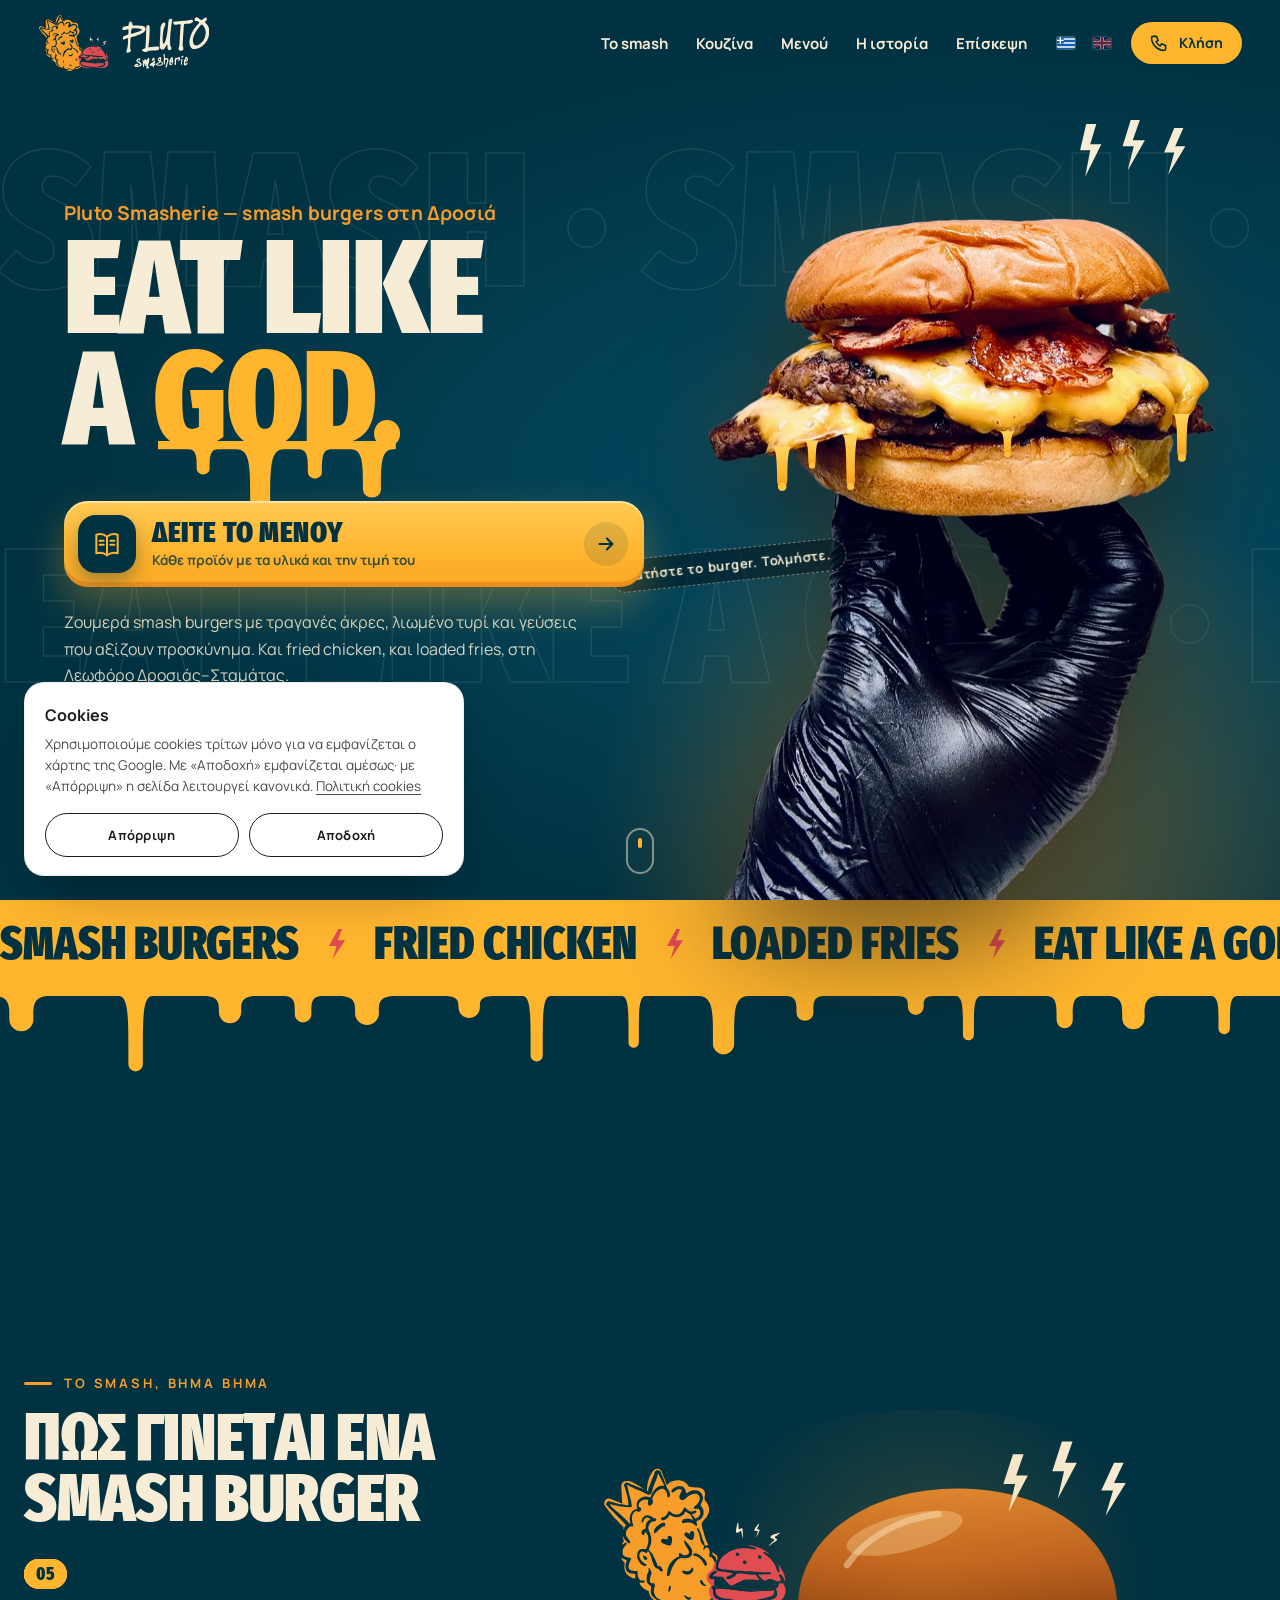
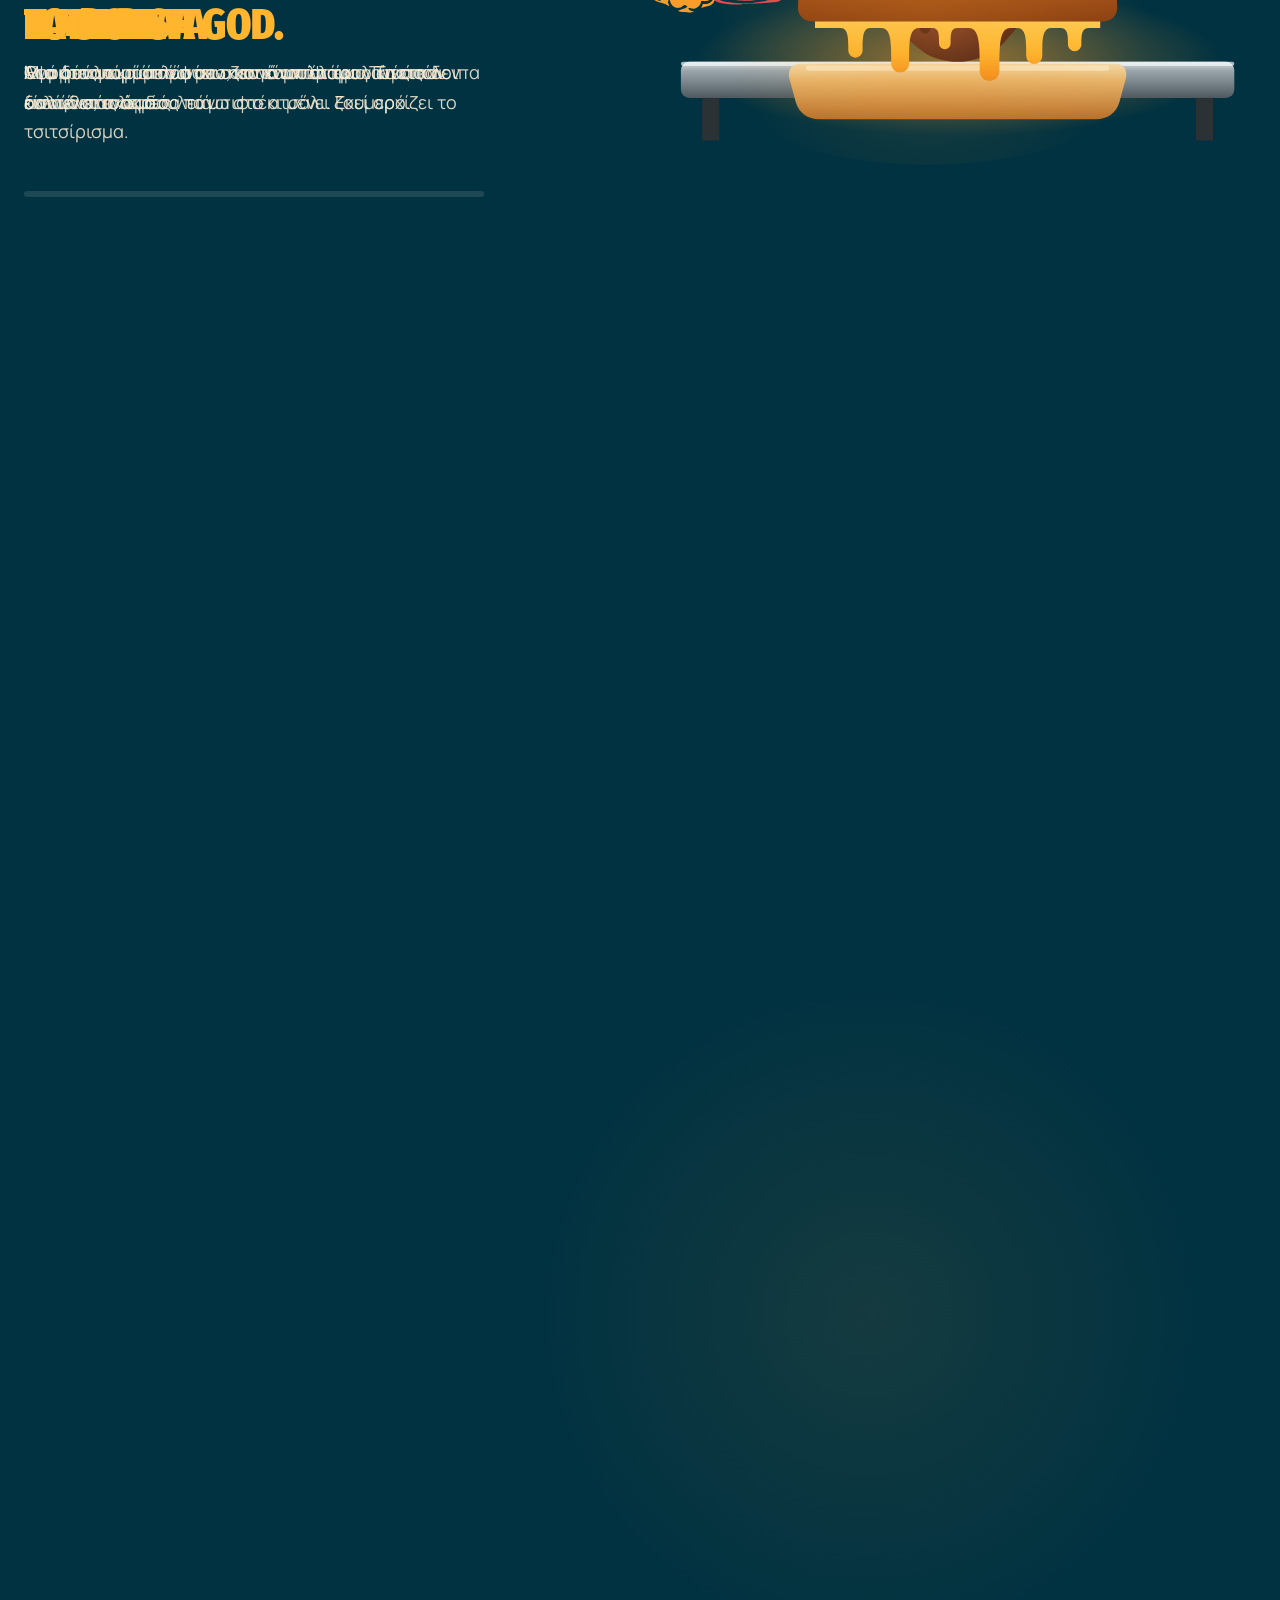
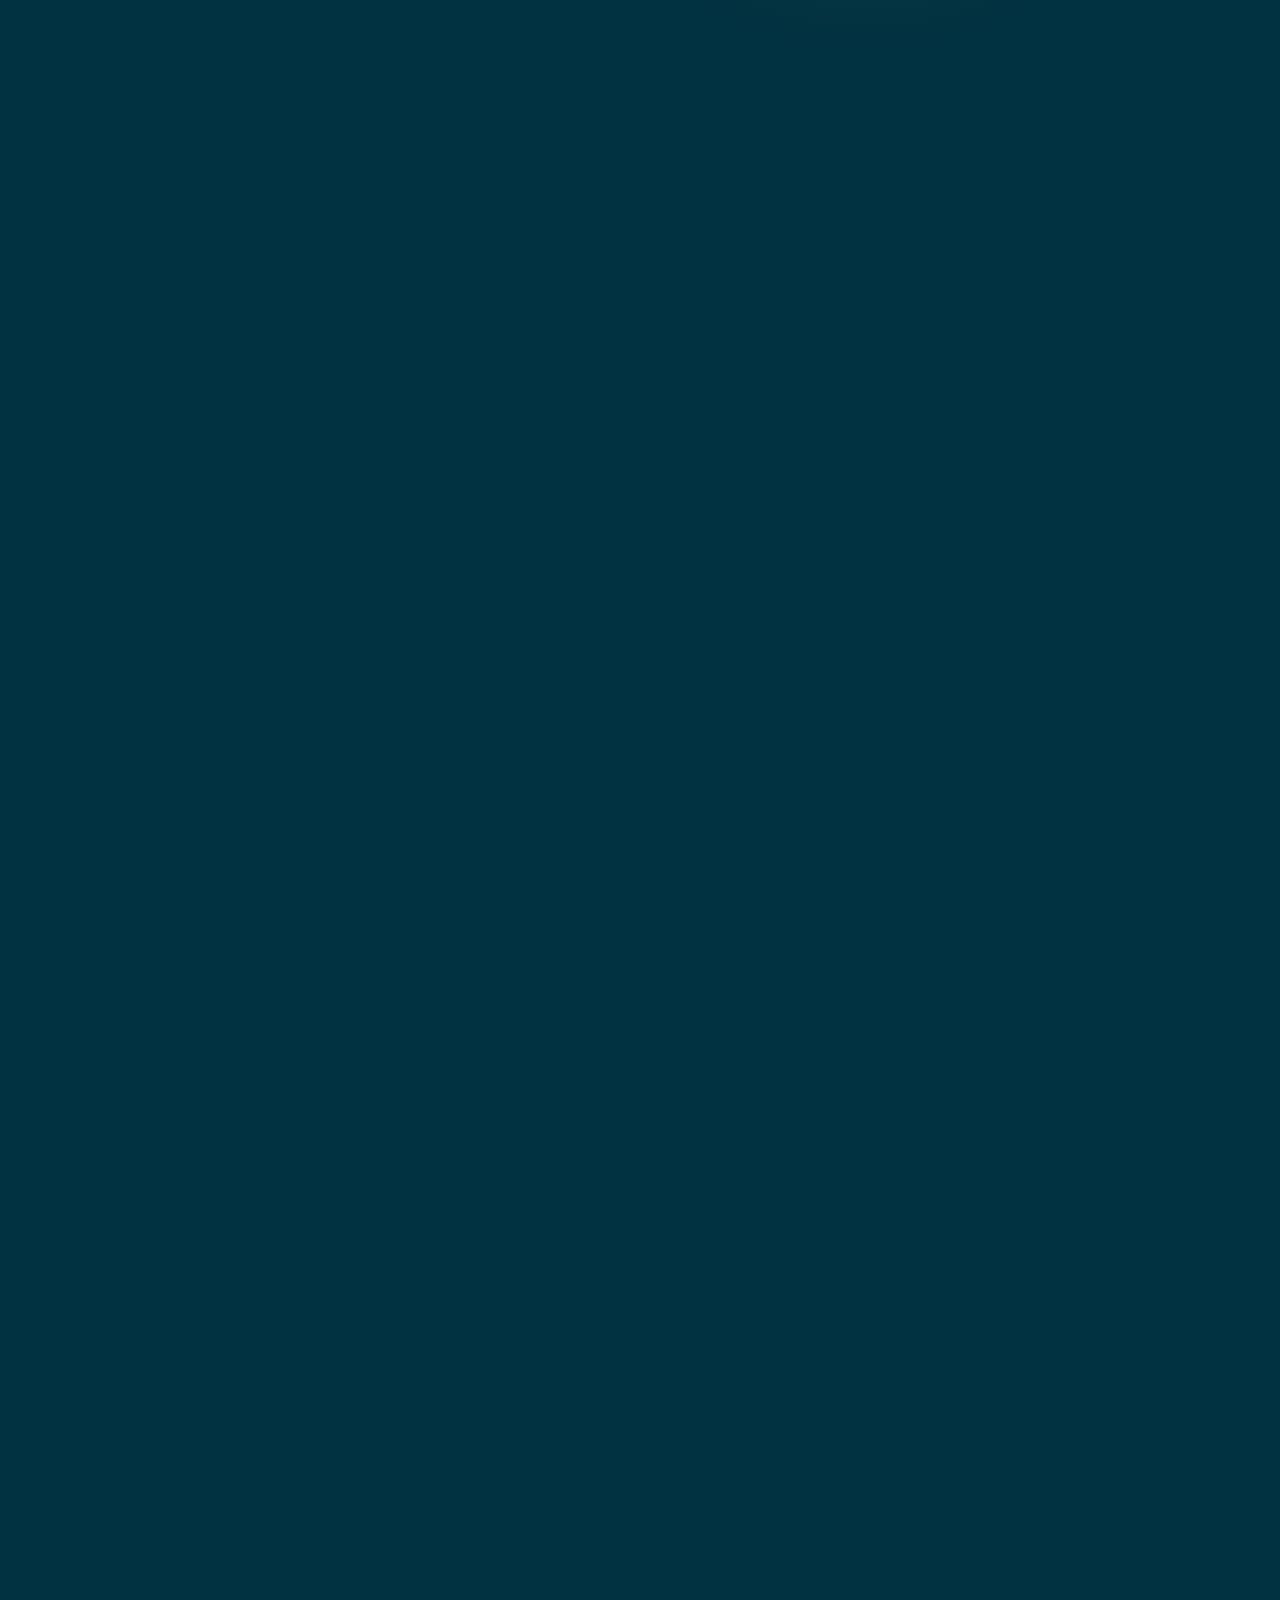
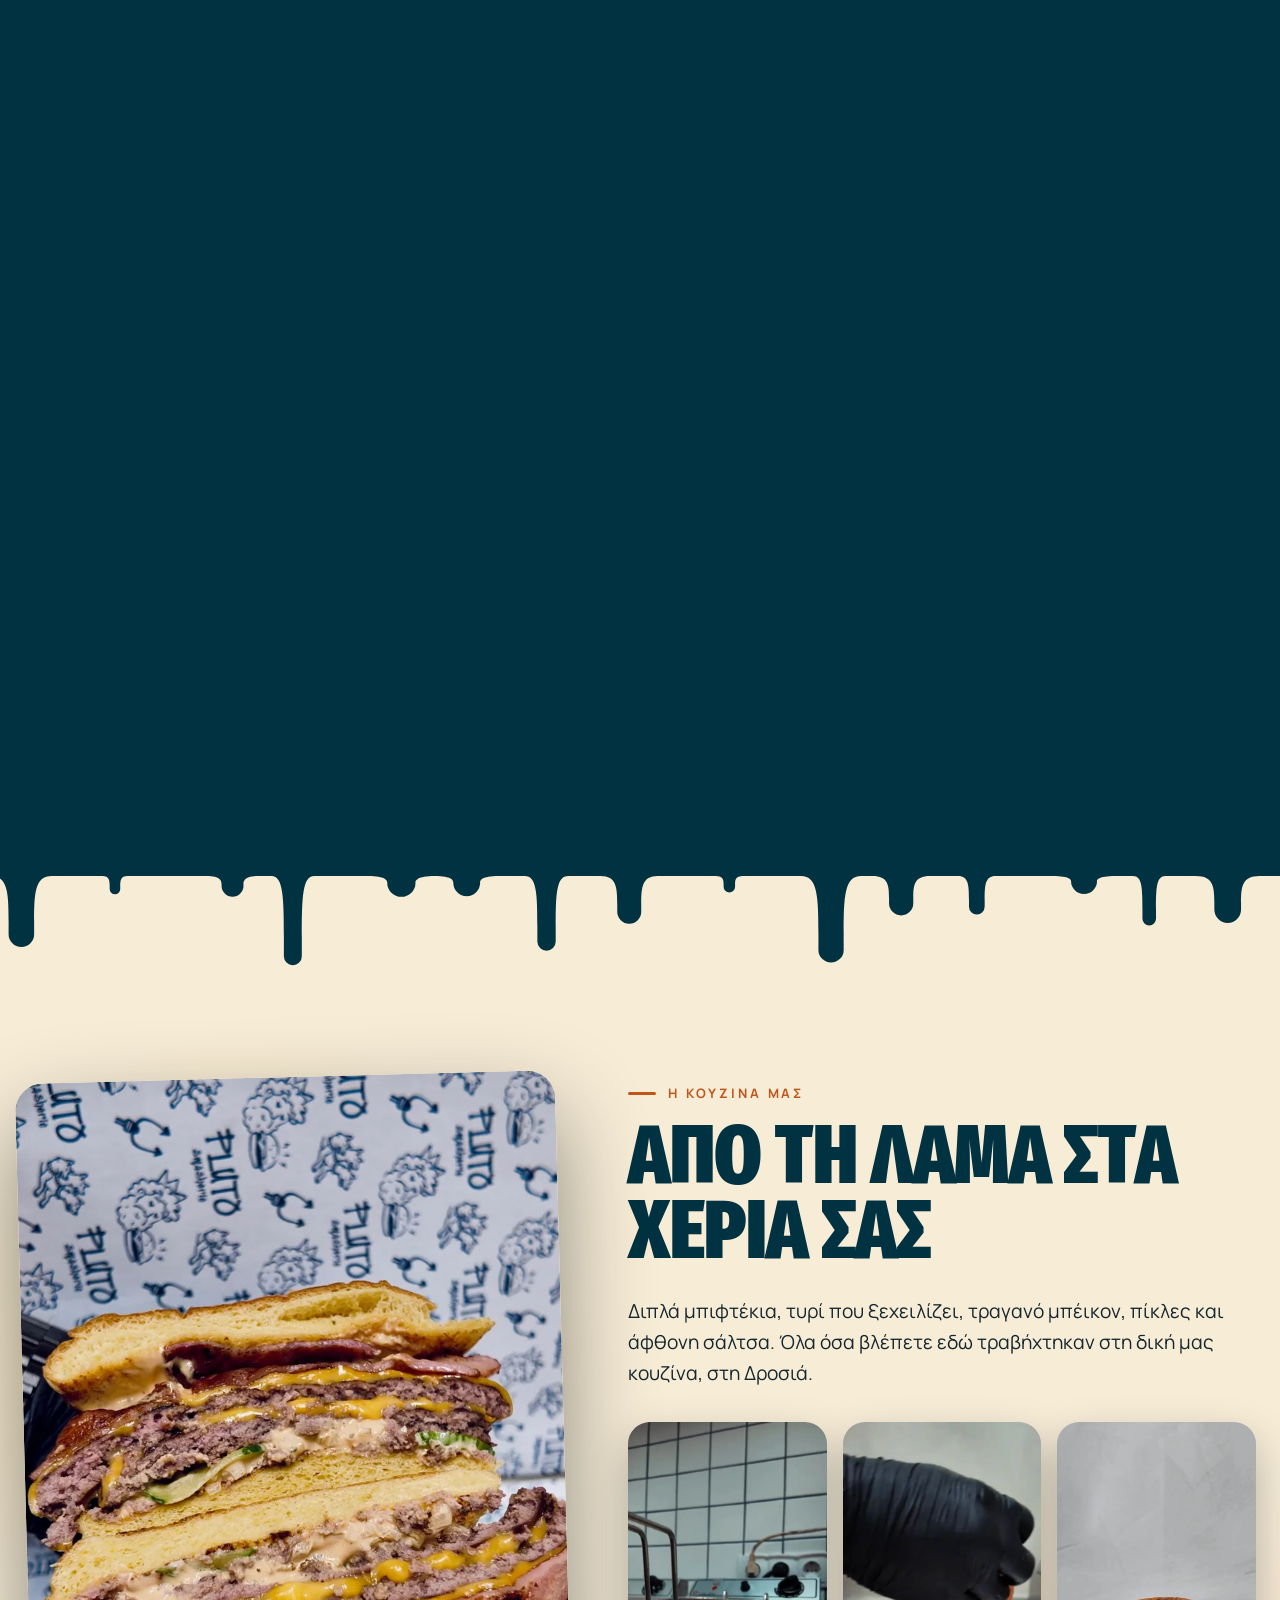
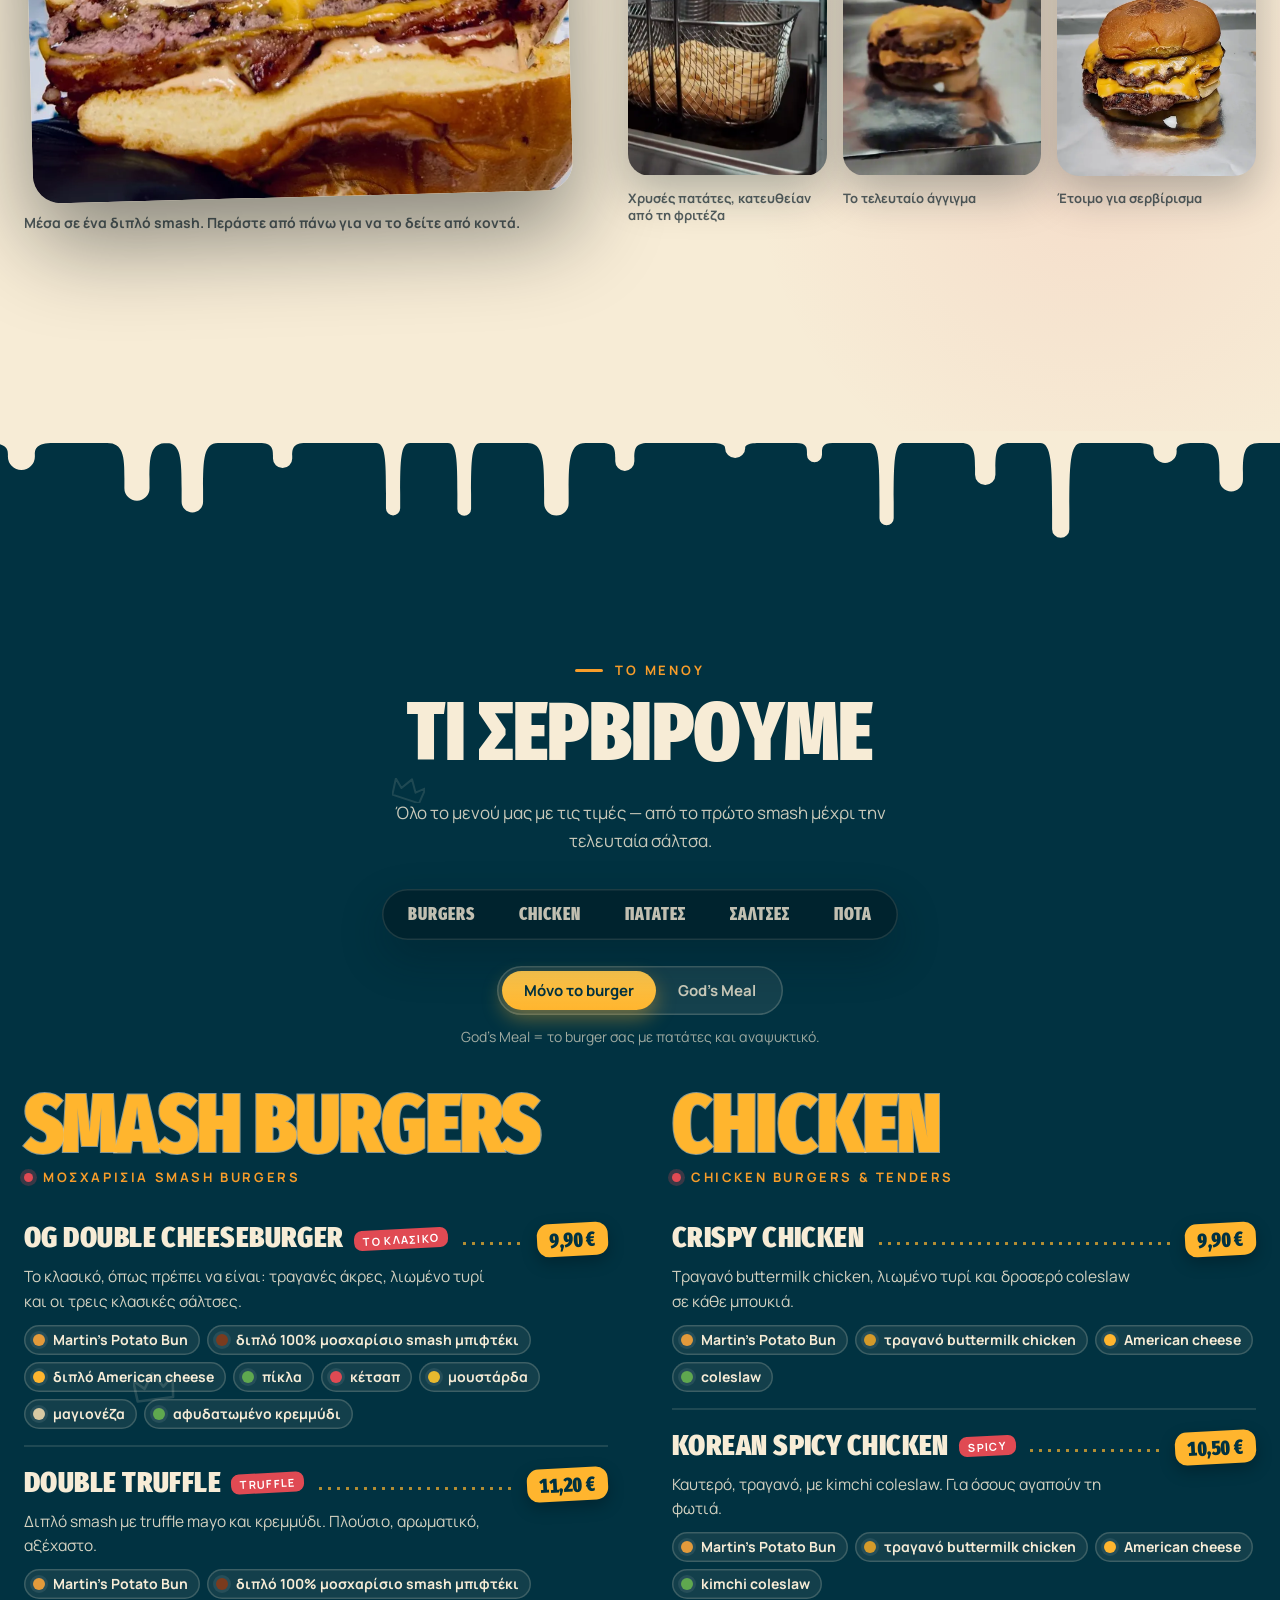
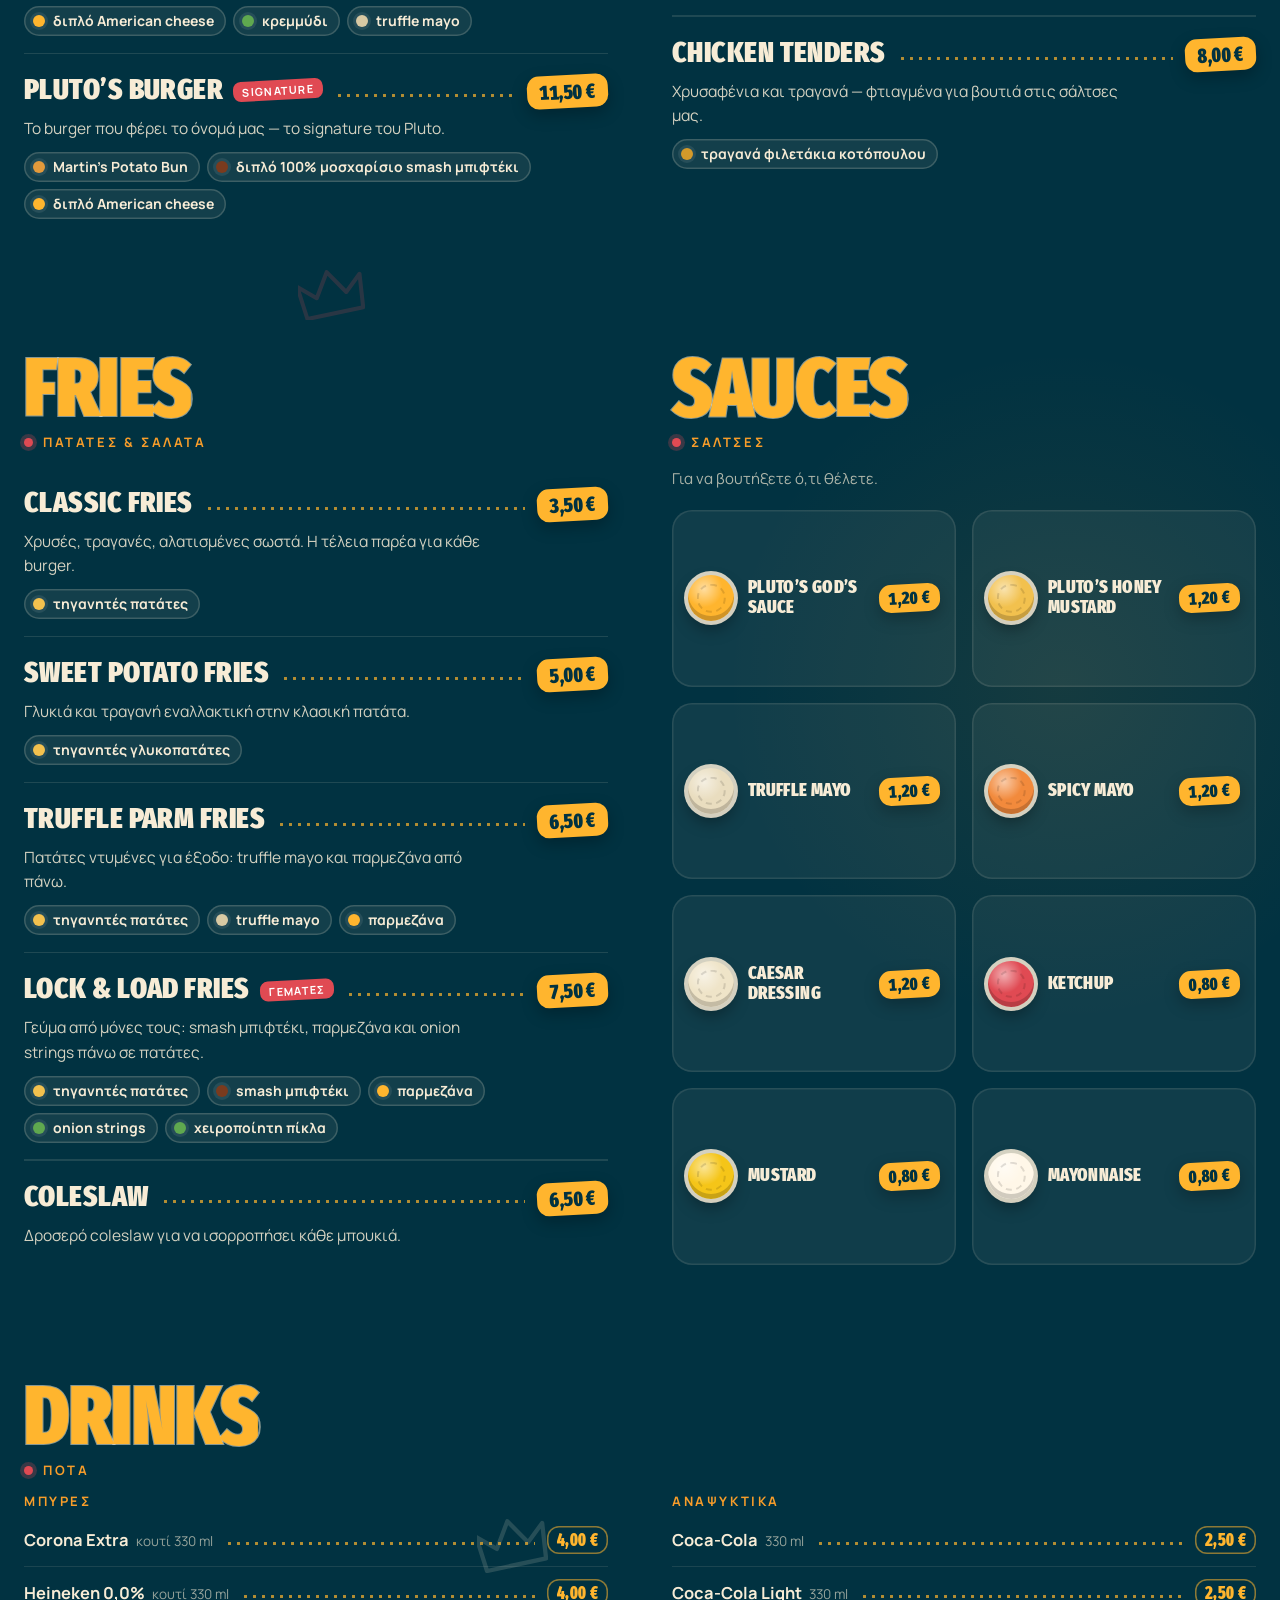
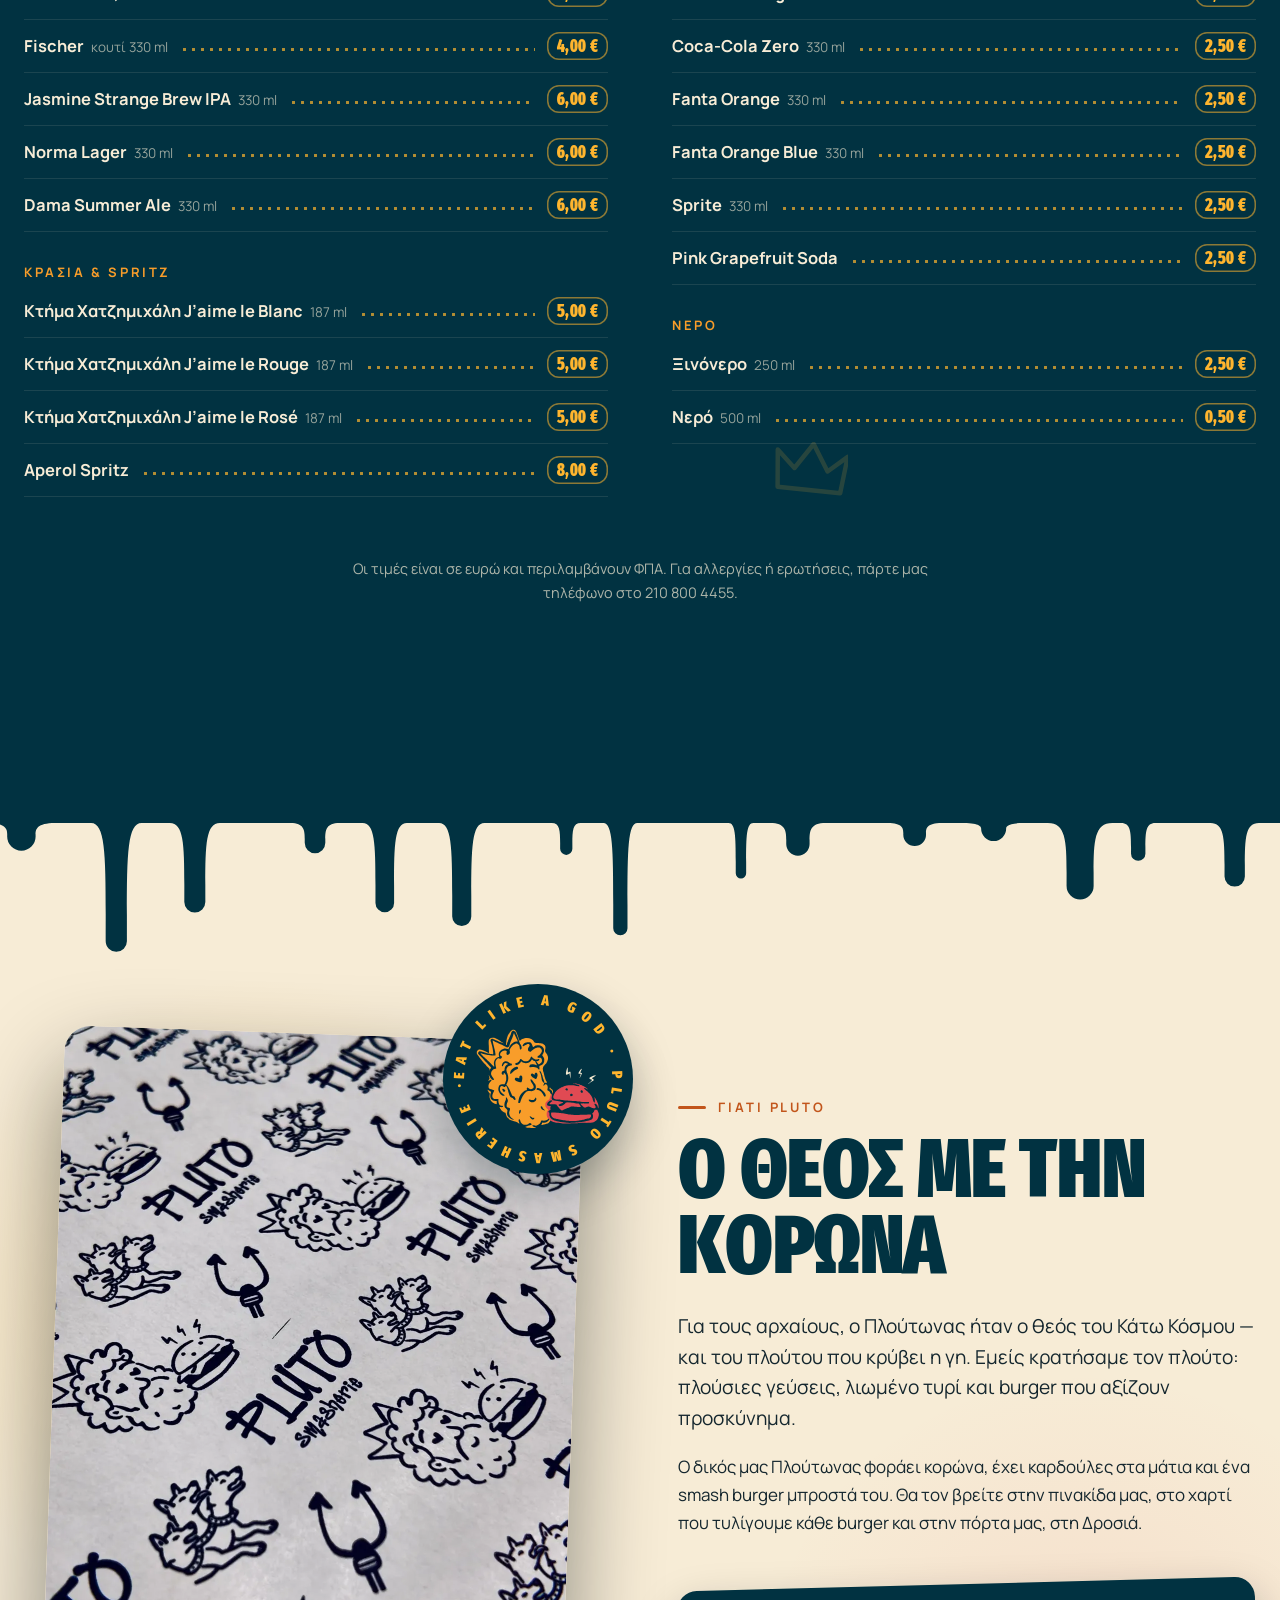
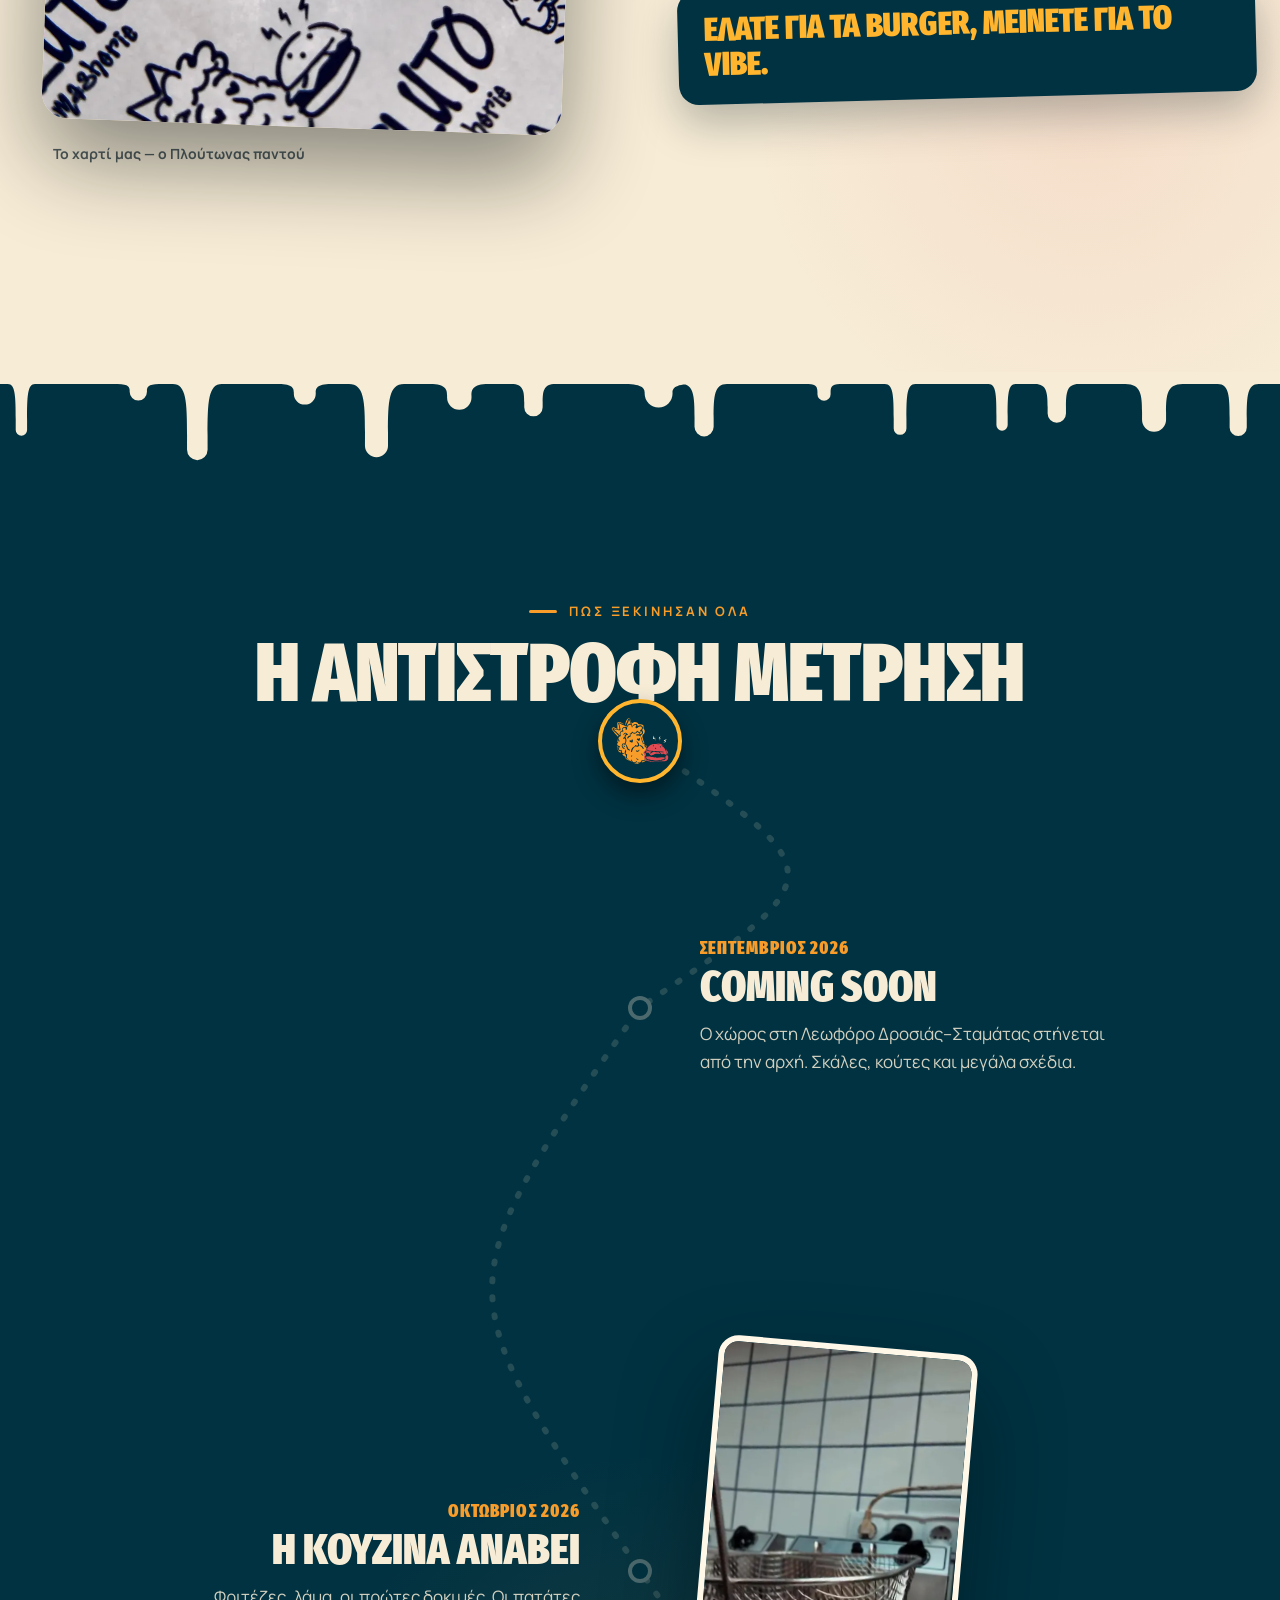
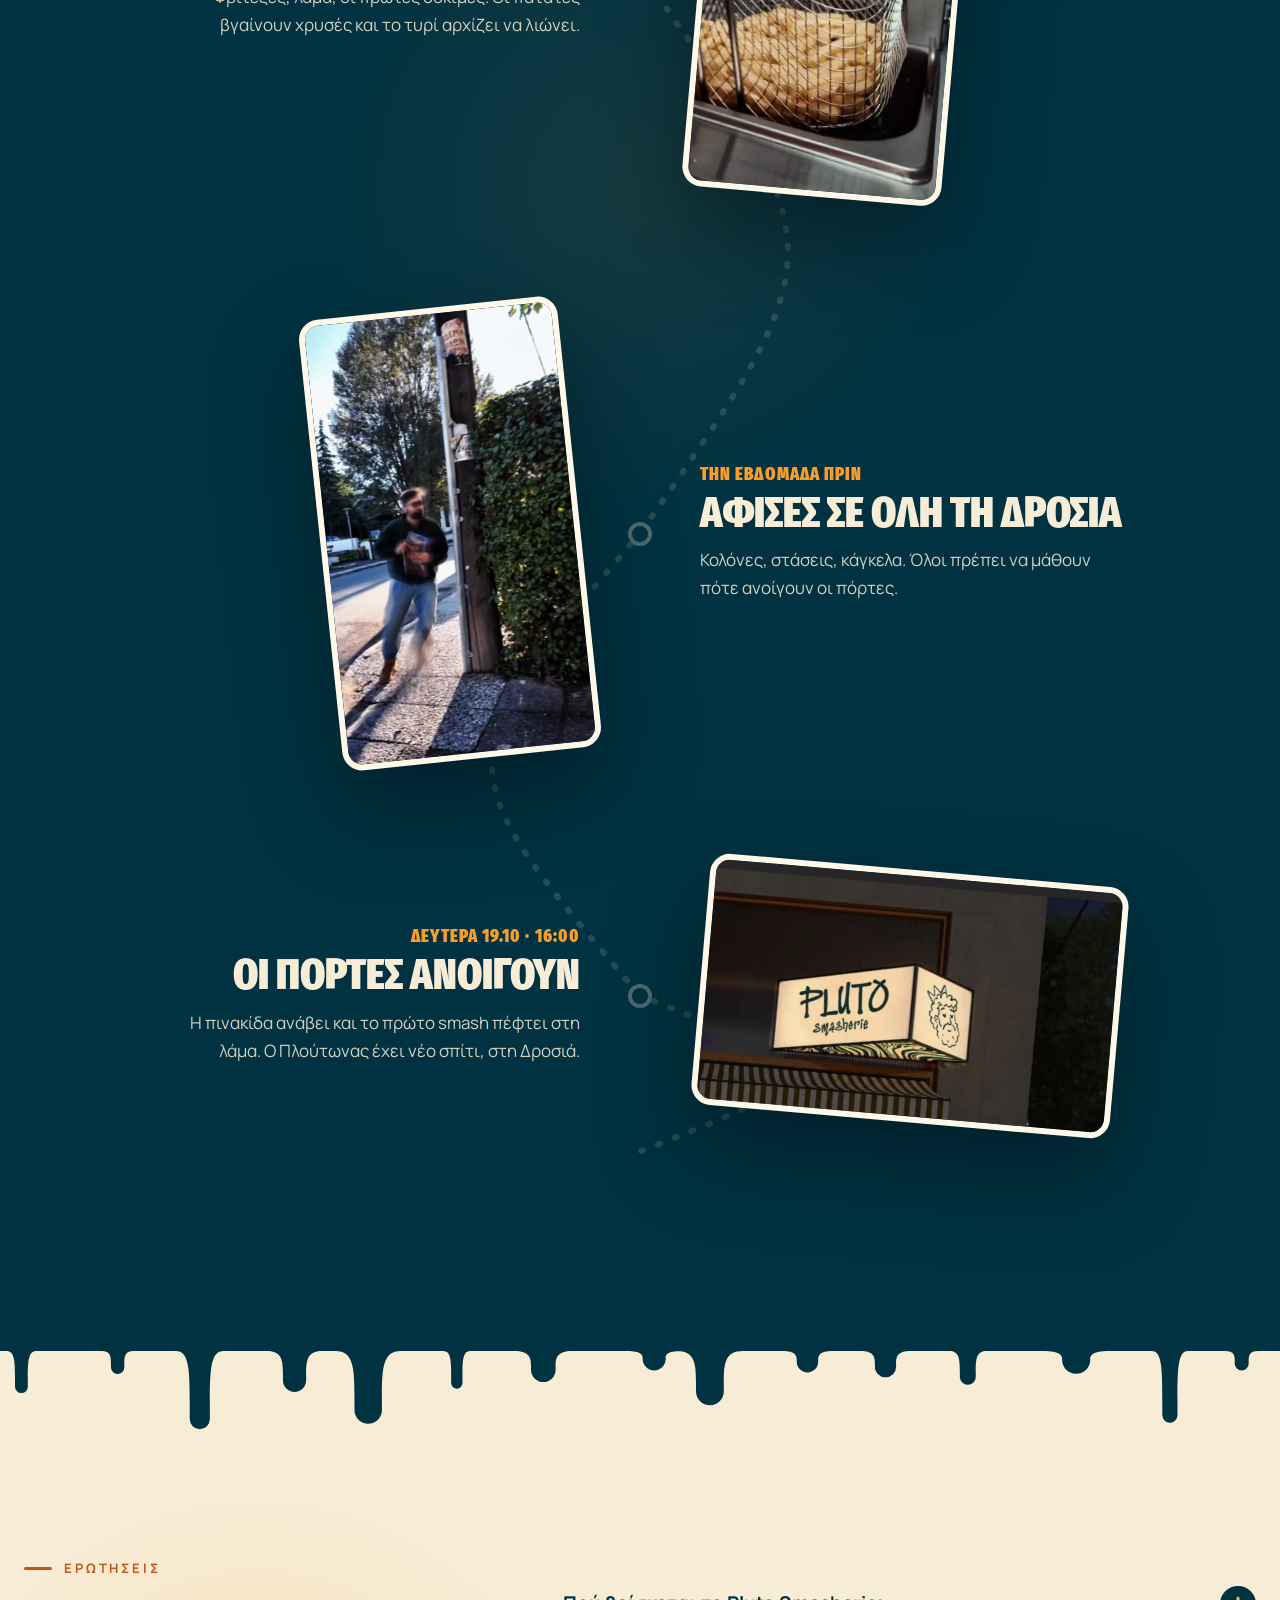
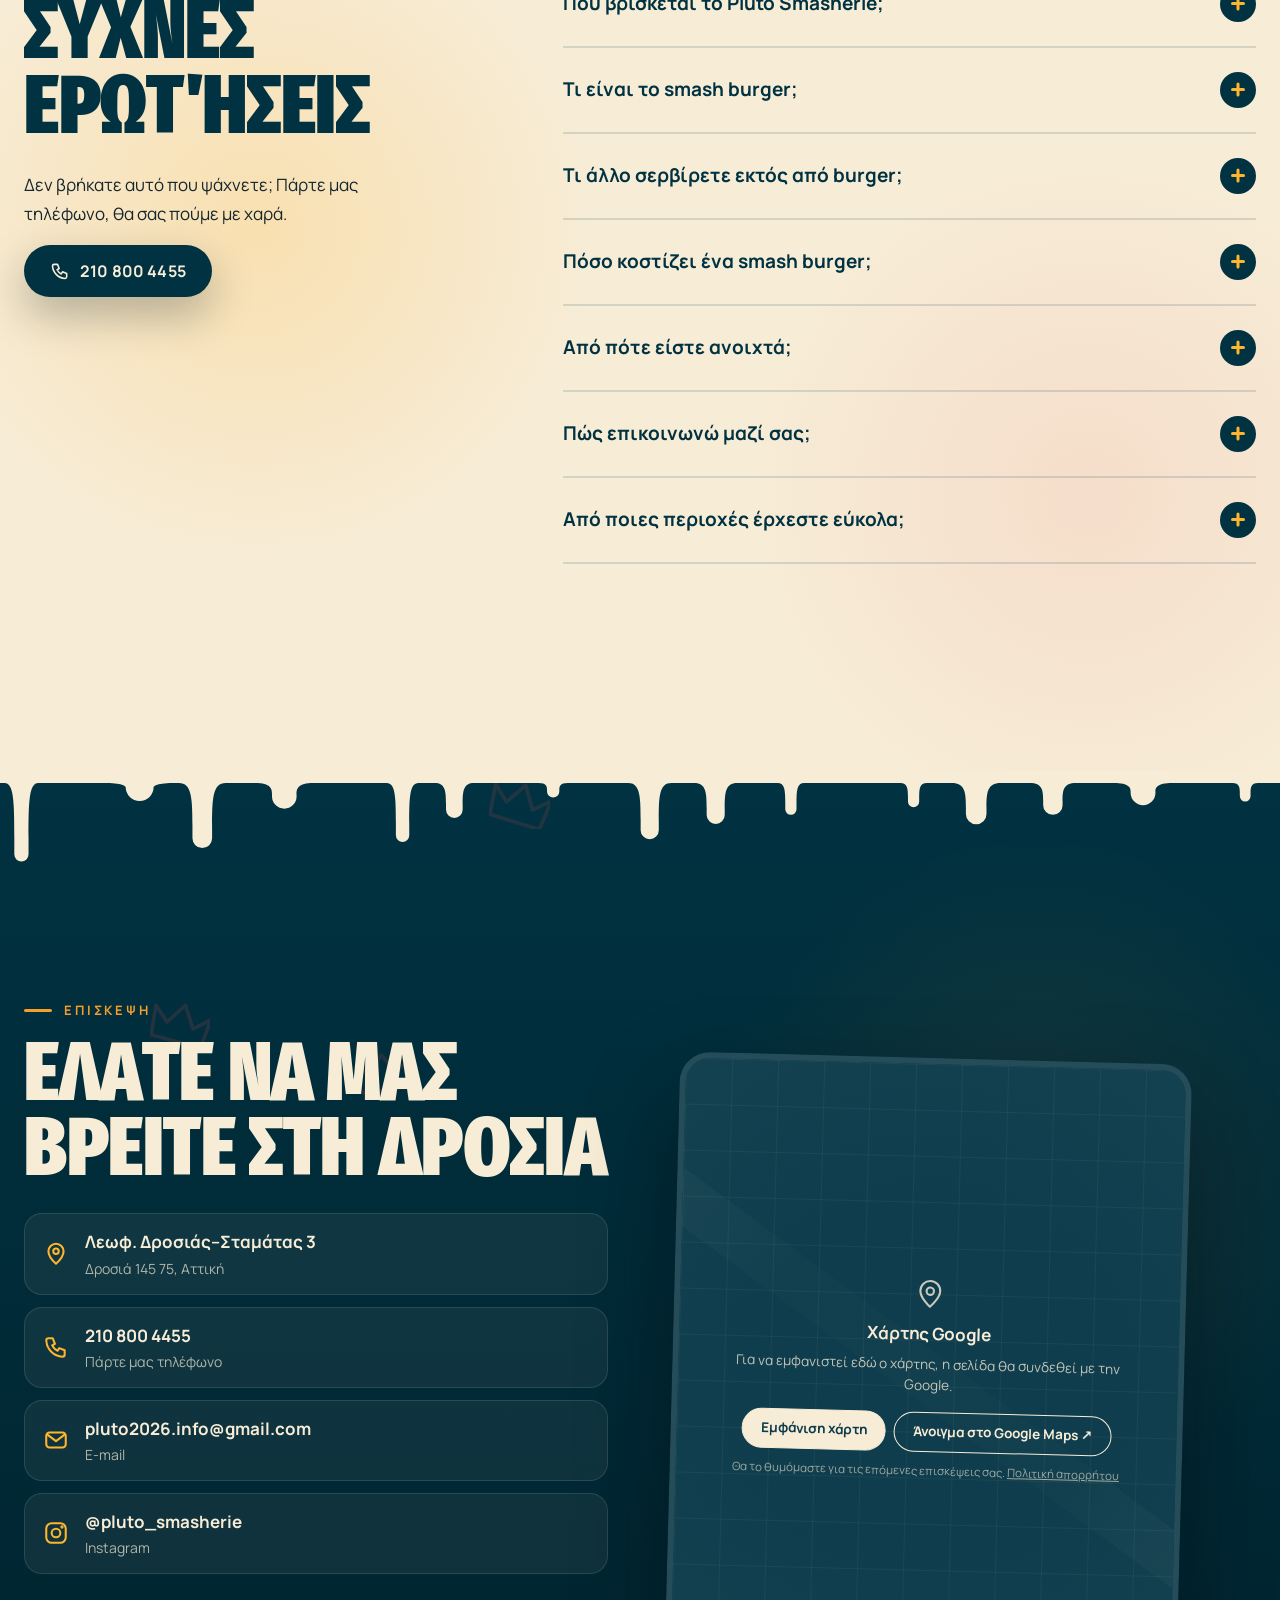
==== commit 8443f29b: "PLUTO menu: remove the God's Meal banner; plain note «God's Meal = burger + πατάτες + αναψυκτικό» Co" ====
--- a/index.html
+++ b/index.html
@@ -201,7 +201,7 @@
     </div>
     <nav class="mtabs" aria-label="Κατηγορίες μενού" data-en-aria="Menu categories"><div class="mtabs-in"><a href="#m-beef" data-en="Burgers">Burgers</a><a href="#m-chicken" data-en="Chicken">Chicken</a><a href="#m-fries" data-en="Fries">Πατάτες</a><a href="#m-sauces" data-en="Sauces">Σάλτσες</a><a href="#m-drinks" data-en="Drinks">Ποτά</a><i class="mtabs-blob" aria-hidden="true"></i></div></nav>
     <div class="meal-sw rv" role="group" aria-label="Τιμή" data-en-aria="Price"><button type="button" class="on" data-meal="0" aria-pressed="true"><span data-en="Burger only">Μόνο το burger</span></button><button type="button" data-meal="1" aria-pressed="false">God’s Meal</button><i class="meal-k" aria-hidden="true"></i></div>
-    <p class="meal-note" data-en="God’s Meal = the burger + fries + a soft drink, just +€4.50 (instead of €6.00 separately).">God’s Meal = το burger + πατάτες + αναψυκτικό, μόνο +4,50 € (αντί για 6,00 € χωριστά).</p>
+    <p class="meal-note" data-en="God’s Meal = your burger with fries and a soft drink.">God’s Meal = το burger σας με πατάτες και αναψυκτικό.</p>
     <div class="mgrid mgrid-food">
       <div class="mblock" id="m-beef"><header class="mh"><h3 class="big mh-big" aria-hidden="true"><span class="o">SMASH BURGERS</span><span class="f">SMASH BURGERS</span></h3><p class="mh-t"><span class="mh-dot" aria-hidden="true"></span><span data-en="Beef smash burgers">Μοσχαρίσια smash burgers</span></p></header><ul class="mlist"><li class="mi rv" style="--i:0"><div class="mi-top"><h4 class="mi-n">OG Double Cheeseburger<span class="mi-b" data-en="The classic">Το κλασικό</span></h4><span class="mi-dots" aria-hidden="true"></span><span class="mp" data-p="9.9" data-m="14.4">9,90 €</span></div><p class="mi-t" data-en="The classic, done right: crispy edges, melted cheese and the three classic sauces.">Το κλασικό, όπως πρέπει να είναι: τραγανές άκρες, λιωμένο τυρί και οι τρεις κλασικές σάλτσες.</p><ul class="igs" aria-label="Υλικά" data-en-aria="Ingredients"><li class="ig ig-bun" data-en="Martin’s Potato Bun">Martin’s Potato Bun</li><li class="ig ig-beef" data-en="double 100% beef smash patty">διπλό 100% μοσχαρίσιο smash μπιφτέκι</li><li class="ig ig-cheese" data-en="double American cheese">διπλό American cheese</li><li class="ig ig-veg" data-en="pickles">πίκλα</li><li class="ig ig-red" data-en="ketchup">κέτσαπ</li><li class="ig ig-mustard" data-en="mustard">μουστάρδα</li><li class="ig ig-sauce" data-en="mayonnaise">μαγιονέζα</li><li class="ig ig-veg" data-en="dried onion">αφυδατωμένο κρεμμύδι</li></ul></li><li class="mi rv" style="--i:1"><div class="mi-top"><h4 class="mi-n">Double Truffle<span class="mi-b" data-en="Truffle">Truffle</span></h4><span class="mi-dots" aria-hidden="true"></span><span class="mp" data-p="11.2" data-m="15.7">11,20 €</span></div><p class="mi-t" data-en="A double smash with truffle mayo and onion. Rich, fragrant, unforgettable.">Διπλό smash με truffle mayo και κρεμμύδι. Πλούσιο, αρωματικό, αξέχαστο.</p><ul class="igs" aria-label="Υλικά" data-en-aria="Ingredients"><li class="ig ig-bun" data-en="Martin’s Potato Bun">Martin’s Potato Bun</li><li class="ig ig-beef" data-en="double 100% beef smash patty">διπλό 100% μοσχαρίσιο smash μπιφτέκι</li><li class="ig ig-cheese" data-en="double American cheese">διπλό American cheese</li><li class="ig ig-veg" data-en="onion">κρεμμύδι</li><li class="ig ig-sauce" data-en="truffle mayo">truffle mayo</li></ul></li><li class="mi rv" style="--i:2"><div class="mi-top"><h4 class="mi-n">Pluto’s Burger<span class="mi-b" data-en="Signature">Signature</span></h4><span class="mi-dots" aria-hidden="true"></span><span class="mp" data-p="11.5" data-m="16.0">11,50 €</span></div><p class="mi-t" data-en="The burger that carries our name — Pluto’s signature.">Το burger που φέρει το όνομά μας — το signature του Pluto.</p><ul class="igs" aria-label="Υλικά" data-en-aria="Ingredients"><li class="ig ig-bun" data-en="Martin’s Potato Bun">Martin’s Potato Bun</li><li class="ig ig-beef" data-en="double 100% beef smash patty">διπλό 100% μοσχαρίσιο smash μπιφτέκι</li><li class="ig ig-cheese" data-en="double American cheese">διπλό American cheese</li></ul></li></ul></div>
       <div class="mblock" id="m-chicken"><header class="mh"><h3 class="big mh-big" aria-hidden="true"><span class="o">CHICKEN</span><span class="f">CHICKEN</span></h3><p class="mh-t"><span class="mh-dot" aria-hidden="true"></span><span data-en="Chicken burgers &amp; tenders">Chicken burgers &amp; tenders</span></p></header><ul class="mlist"><li class="mi rv" style="--i:0"><div class="mi-top"><h4 class="mi-n">Crispy Chicken</h4><span class="mi-dots" aria-hidden="true"></span><span class="mp" data-p="9.9" data-m="14.4">9,90 €</span></div><p class="mi-t" data-en="Crispy buttermilk chicken, melted cheese and fresh coleslaw in every bite.">Τραγανό buttermilk chicken, λιωμένο τυρί και δροσερό coleslaw σε κάθε μπουκιά.</p><ul class="igs" aria-label="Υλικά" data-en-aria="Ingredients"><li class="ig ig-bun" data-en="Martin’s Potato Bun">Martin’s Potato Bun</li><li class="ig ig-chicken" data-en="crispy buttermilk chicken">τραγανό buttermilk chicken</li><li class="ig ig-cheese" data-en="American cheese">American cheese</li><li class="ig ig-veg" data-en="coleslaw">coleslaw</li></ul></li><li class="mi rv" style="--i:1"><div class="mi-top"><h4 class="mi-n">Korean Spicy Chicken<span class="mi-b" data-en="Spicy">Spicy</span></h4><span class="mi-dots" aria-hidden="true"></span><span class="mp" data-p="10.5" data-m="15.0">10,50 €</span></div><p class="mi-t" data-en="Spicy, crispy, with kimchi coleslaw. For those who love the heat.">Καυτερό, τραγανό, με kimchi coleslaw. Για όσους αγαπούν τη φωτιά.</p><ul class="igs" aria-label="Υλικά" data-en-aria="Ingredients"><li class="ig ig-bun" data-en="Martin’s Potato Bun">Martin’s Potato Bun</li><li class="ig ig-chicken" data-en="crispy buttermilk chicken">τραγανό buttermilk chicken</li><li class="ig ig-cheese" data-en="American cheese">American cheese</li><li class="ig ig-veg" data-en="kimchi coleslaw">kimchi coleslaw</li></ul></li><li class="mi rv" style="--i:2"><div class="mi-top"><h4 class="mi-n">Chicken Tenders</h4><span class="mi-dots" aria-hidden="true"></span><span class="mp" data-p="8.0">8,00 €</span></div><p class="mi-t" data-en="Golden and crispy — made for dipping in our sauces.">Χρυσαφένια και τραγανά — φτιαγμένα για βουτιά στις σάλτσες μας.</p><ul class="igs" aria-label="Υλικά" data-en-aria="Ingredients"><li class="ig ig-chicken" data-en="crispy chicken tenders">τραγανά φιλετάκια κοτόπουλου</li></ul></li></ul></div>
@@ -567,7 +567,6 @@
   C.forEach(function(c,ci){tb+='<button type="button" data-t="'+c.id+'"'+(ci?'':' aria-current="true"')+'>'+esc(L(c))+'</button>';
    var cnt=c.items?c.items.length:c.groups.reduce(function(a,g){return a+g.items.length},0);
    h+='<section class="ms-sec" id="ms-'+c.id+'"><h3>'+esc(L(c))+'<small>'+cnt+' '+(lang==='en'?'items':'επιλογές')+'</small></h3>';
-   if(c.id==='beef')h+='<div class="ms-promo"><div class="msp-t"><p class="msp-k">God’s Meal</p><p class="msp-h">'+(lang==='en'?'Burger + fries + soft drink':'Burger + πατάτες + αναψυκτικό')+'</p><p class="msp-s">'+(lang==='en'?'Just <b>+€4.50</b> on any burger — instead of €6.00 separately.':'Μόνο <b>+4,50 €</b> σε κάθε burger — αντί για 6,00 € χωριστά.')+'</p></div><img src="assets/img/pluto-smasherie-god-meal-burger-640.webp" width="640" height="378" alt="" loading="lazy" decoding="async"><span class="msp-badge" aria-hidden="true">+4,50 €</span></div>';
    if(c.kind==='tubs'){h+='<div class="ms-tubs">'+c.items.map(function(it,i){return '<div class="ms-tub" style="--i:'+i+';--sc:'+it.c+'"><i aria-hidden="true"></i><span>'+esc(it.n)+'</span><b>'+fmt(it.p)+'</b></div>'}).join('')+'</div>'}
    else if(c.kind==='drinks'){c.groups.forEach(function(g){h+='<h4 class="ms-dg">'+esc(L(g))+'</h4><ul class="ms-dl">'+g.items.map(function(it,i){var nm=lang==='en'?it.ne:it.n,s=lang==='en'?it.se:it.s;return '<li class="ms-di" style="--i:'+i+'"><span>'+esc(nm)+(s?' <small>'+esc(s)+'</small>':'')+'</span><b>'+fmt(it.p)+'</b></li>'}).join('')+'</ul>'})}
    else c.items.forEach(function(it,i){
